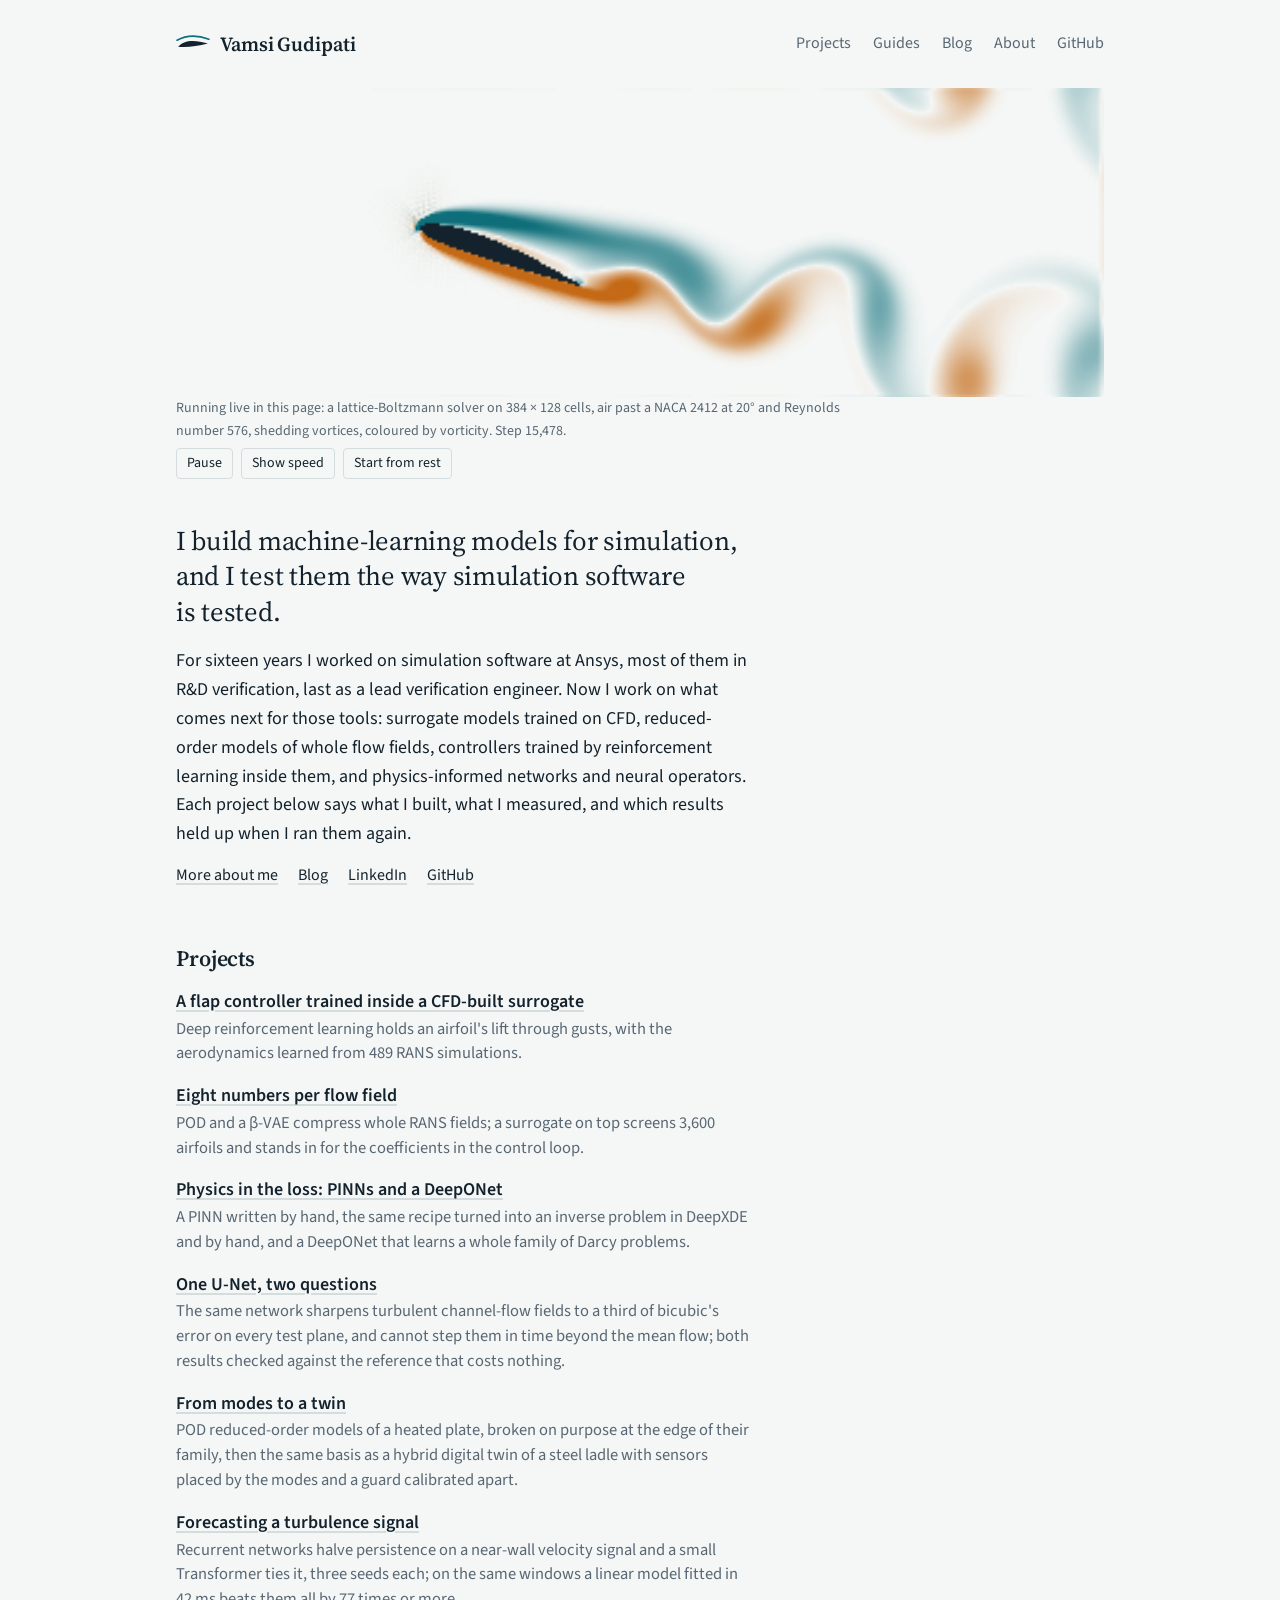
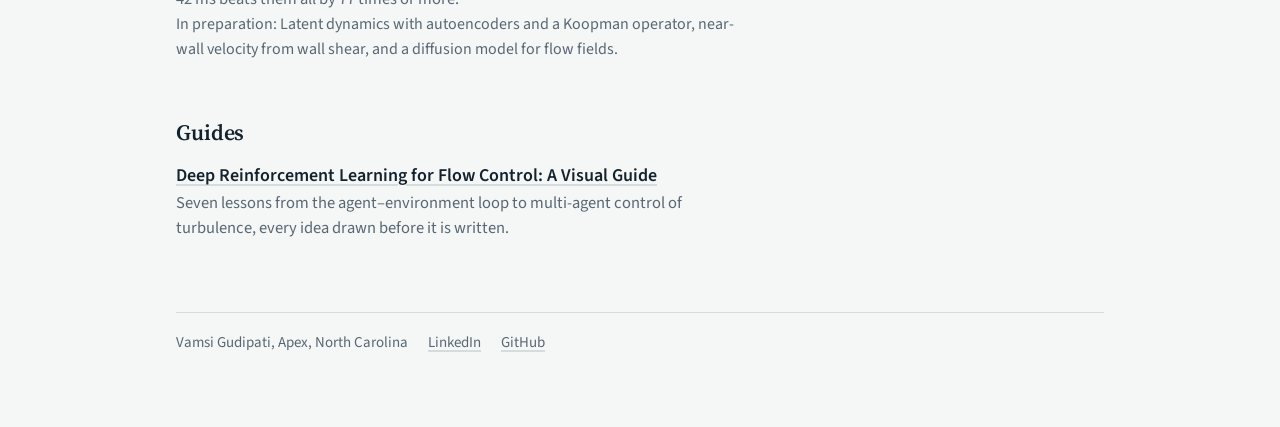
==== index.html @ b9015313 "Add the sequence-models project page" ====
<!doctype html>
<html lang="en">
<head>
<meta charset="utf-8">
<meta name="viewport" content="width=device-width, initial-scale=1, viewport-fit=cover">
<title>Vamsi Gudipati</title>
<meta name="description" content="Machine learning for simulation: surrogate models trained on CFD, reduced-order models, and controllers trained by reinforcement learning, with every result checked twice.">
<meta name="author" content="Vamsi Gudipati">
<meta property="og:title" content="Vamsi Gudipati">
<meta property="og:description" content="Machine learning for simulation: surrogate models trained on CFD, reduced-order models, and controllers trained by reinforcement learning, with every result checked twice.">
<meta property="og:image" content="https://vamsigudipati.github.io/og-image.png">
<meta name="twitter:card" content="summary_large_image">
<link rel="icon" href="data:image/svg+xml,&lt;svg xmlns=&quot;http://www.w3.org/2000/svg&quot; viewBox=&quot;0 0 64 64&quot;&gt;&lt;rect width=&quot;64&quot; height=&quot;64&quot; rx=&quot;12&quot; fill=&quot;%2313222C&quot;/&gt;&lt;path d=&quot;M6 38 C16 26 36 24 58 32 C40 37 22 40 6 38 Z&quot; fill=&quot;%23F5F7F6&quot;/&gt;&lt;path d=&quot;M6 24 C20 14 40 13 58 21&quot; fill=&quot;none&quot; stroke=&quot;%235CC0C8&quot; stroke-width=&quot;4&quot; stroke-linecap=&quot;round&quot;/&gt;&lt;/svg&gt;">
<link rel="preconnect" href="https://fonts.googleapis.com"><link rel="preconnect" href="https://fonts.gstatic.com" crossorigin><link rel="stylesheet" href="https://fonts.googleapis.com/css2?family=Source+Serif+4:ital,opsz,wght@0,8..60,400;0,8..60,600;1,8..60,400&family=Source+Sans+3:wght@400;600&display=swap">
<style>
:root{
  --ground:#F5F7F6; --ink:#13222C; --slate:#586773; --rule:#D5DCDE; --tide:#0E6F7A; --ember:#C46A16; --solid:#13222C;
  --serif:"Source Serif 4", Georgia, "Times New Roman", serif;
  --sans:"Source Sans 3", "Helvetica Neue", Arial, sans-serif;
  color-scheme: light;
}
@media (prefers-color-scheme: dark){ :root:not([data-theme="light"]){
  --ground:#0E161C; --ink:#E4EAEC; --slate:#97A6AF; --rule:#25323B; --tide:#5CC0C8; --ember:#F0A04B; --solid:#E4EAEC; color-scheme: dark; } }
:root[data-theme="dark"]{ --ground:#0E161C; --ink:#E4EAEC; --slate:#97A6AF; --rule:#25323B; --tide:#5CC0C8; --ember:#F0A04B; --solid:#E4EAEC; color-scheme: dark; }
*{box-sizing:border-box}
body{margin:0;background:var(--ground);color:var(--ink);font-family:var(--sans);font-size:18px;line-height:1.6;padding-inline:20px;padding-block:0 72px;-webkit-font-smoothing:antialiased}
a{color:var(--ink);text-decoration-color:var(--rule);text-decoration-thickness:1.5px;text-underline-offset:3px}
a:hover{text-decoration-color:var(--tide)}
a:focus-visible,button:focus-visible{outline:2px solid var(--tide);outline-offset:3px;border-radius:2px}
.frame{max-width:58rem;margin:0 auto}
.col{max-width:36rem}
header.site{display:flex;align-items:center;justify-content:space-between;gap:16px;flex-wrap:wrap;padding-block:28px 22px}
.brand{display:flex;align-items:center;gap:10px;text-decoration:none;font-family:var(--serif);font-weight:600;font-size:20px;letter-spacing:-.005em}
.mark{width:34px;height:22px;color:var(--ink)}
nav.site{display:flex;gap:22px;font-size:16px}
nav.site a{text-decoration:none;color:var(--slate)}
nav.site a:hover,nav.site a[aria-current="page"]{color:var(--ink)}
/* the one bold element: the live solver */
.flow{margin:6px 0 10px;position:relative}
.flow canvas{display:block;width:100%;height:auto;aspect-ratio:3/1;border-radius:4px;background:var(--ground)}
.flowbar{display:flex;flex-wrap:wrap;align-items:baseline;justify-content:space-between;gap:6px 18px;font-size:14px;color:var(--slate)}
.flowbar p{margin:0;max-width:44rem}
.flowbar .ctl{display:flex;gap:8px}
.flowbar button{font:inherit;font-size:14px;color:var(--ink);background:transparent;border:1px solid var(--rule);border-radius:4px;padding:3px 10px;cursor:pointer}
.flowbar button:hover{border-color:var(--tide)}
.readout{font-variant-numeric:tabular-nums}
.col .lead{font-family:var(--serif);font-size:27px;line-height:1.32;margin:44px 0 18px;font-weight:400;letter-spacing:-.01em;text-wrap:pretty}
.col p{margin:0 0 14px}
.links{display:flex;gap:20px;font-size:16px;margin-top:6px}
h2{font-family:var(--serif);font-weight:600;font-size:22px;margin:52px 0 12px;letter-spacing:-.005em}
ul.list{list-style:none;padding:0;margin:0;display:flex;flex-direction:column;gap:16px}
ul.list li a{font-weight:600}
ul.list li span{display:block;color:var(--slate);font-size:16.5px;line-height:1.5}
.note{color:var(--slate);font-size:16px;margin-top:22px}
footer.site{margin-top:72px;padding-top:18px;border-top:1px solid var(--rule);font-size:15px;color:var(--slate);display:flex;gap:20px;flex-wrap:wrap}
footer.site a{color:var(--slate)}
.about h1{font-family:var(--serif);font-weight:600;font-size:34px;line-height:1.15;margin:28px 0 18px;letter-spacing:-.01em}
.about h2{font-size:20px;margin:40px 0 10px}
.about ul{padding-left:1.1em;margin:0 0 14px}
.about li{margin:4px 0}
@media (max-width:560px){ body{font-size:17px} .lead{font-size:23px;margin-top:32px} nav.site{gap:16px} }
</style>
</head>
<body>
<div class="frame">
<header class="site"><a class="brand" href="index.html"><svg viewBox="0 0 64 40" aria-hidden="true" class="mark"><path d="M4 25 C14 13 34 11 60 19 C40 24 20 27 4 25 Z" fill="currentColor"/><path d="M2 13 C18 4 40 3 62 11" fill="none" stroke="var(--tide)" stroke-width="3" stroke-linecap="round"/></svg><span>Vamsi Gudipati</span></a><nav class="site" aria-label="Site"><a href="index.html#projects">Projects</a><a href="index.html#guides">Guides</a><a href="blog.html">Blog</a><a href="about.html">About</a><a href="https://github.com/vamsigudipati">GitHub</a></nav></header>
<script type="application/octet-stream" id="flow-state">Q0S6Q7lDuUO5Q7pDukO6Q7pDukO6Q7tDu0O7Q7xDvUO+Q79DwUPCQ8RDxkPHQ8lDy0PNQ89D0kPUQ9dD2kPeQ+JD5UPpQ+5D8kP3Q/[base64]/TGdMkEy4TOBMB00uTVRNek2gTcRN6E0MTi9OUU5yTpNOsk7STvBODU8qT0ZPYU97T5VPrU/FT9tP8U8FUBhQKlA7UEtQWlBnUHRQf1CIUJBQl1CdUKFQpFClUKVQo1CgUJtQlFCMUINQeFBrUF1QTlA9UCtQGFADUO5P2E/[base64]/6j5yPvk9fz0CPX889ztnO9U6RjrFOVw5Fzn9OBE5UTm4OT463DqJO0A8/Dy6PXk+OT/7P79AiUFaQjVDHEQQRRFGHUcxSEtJZUp7S4ZMhE1uTkJP+0+YUBVRcFGrUcNRuVGMUTxRyVAzUH5PsE7RTehM/ksXSzlKZUmcSN9HK0eCRuBFRUWwRB9EkUMGQ3xC80FpQd5AUEDAPys/kj71PVM9rDwEPFo7szoPOnE52zhMOMU3RzfSNmU2AzasNWE1IzXyNM00tDSmNKE0ozSqNLM0vTTENMQ0Q0S5Q7lDuUO5Q7lDuUO5Q7lDuUO5Q7pDukO6Q7tDvEO9Q75Dv0PBQ8JDxEPGQ8dDyUPLQ81D0EPSQ9VD2EPcQ99D40PnQ+tD70P0Q/hD/UMDRAhEDkQVRBtEIkQqRDJEOkRCREtEVEReRGhEckR9RIlElUSiRK9EvUTLRNpE6kT6RAtFHEUuRUFFVEVoRX1Fk0WpRcBF2EXxRQpGJUZARlxGeEaVRrNG0kbyRhJHM0dVR3hHm0e/R+NHCUguSFVIfEijSMtI80gcSUVJbkmYScJJ7EkWSkFKa0qWSsFK60oWS0FLa0uVS79L6UsSTDtMZEyNTLVM3EwETStNUU13TZxNwU3lTQlOLE5OTm9OkE6wTs9O7k4MTyhPRU9gT3pPlE+sT8RP20/wTwRQGFAqUDtQSlBZUGZQclB8UIZQjVCUUJlQnFCeUJ5QnVCaUJVQj1CHUH5Qc1BmUFhQSFA3UCVQEVD8T+VPzk+2T51Pg09oT01PMk8XT/xO4k7ITq5Olk5/TmlOVU5DTjJOJE4YTg5OB04DTgFOAk4HTg5OGE4lTjVOSE5dTnVOjk6qTsZO5E4CTyFPP09cT3hPkk+pT75Pz0/cT+VP6U/oT+JP1U/DT6tPjE9oTz1PC0/UTpdOVU4NTsBNbk0YTb5MYEz+S5pLMkvISltK7Ul8SQpJl0gjSK1HNke/RkdGzkVURdpEYETlQ2lD7UJwQvNBdkH4QHpA+z98P/w+fD78PXk99DxqPNk7QTukOgg6djn6OKA4cThxOKA4+DhxOQQ6qTpXOws8wTx3PSw+4D6UP0pABEHEQY5CYkNDRDFFKUYqRzFIOEk7SjVLI0wATclNek4RT4xP6E8kUEJQQFAeUN1PfE/8Tl9Oqk3jTBJMPUtpSpxJ2EgdSGxHxUYnRpBF/0RzROtDZkPjQmJC4EFdQdlAU0DJPzs/qT4RPnU91TwxPIw76DpHOqk5EjmAOPQ3cDfzNn82FDa1NWI1HTXlNLs0njSNNIY0iDSONJg0ojSpNKk0Q0S4Q7hDuEO4Q7hDuEO4Q7hDuEO4Q7hDuUO5Q7pDu0O8Q71DvkO/Q8FDwkPEQ8ZDx0PJQ8tDzkPQQ9ND1kPZQ9xD4EPkQ+hD7EPwQ/VD+kP/[base64]/TeRNB04qTk1Obk6PTq9Oz07uTgxPKU9FT2FPfE+VT65Pxk/cT/JPBlAZUCtQPFBMUFpQZ1ByUHxQhVCMUJJQllCZUJlQmVCWUJJQjFCEUHtQb1BjUFRQRFAzUB9QC1D1T95PxU+sT5JPd09bTz9PIk8GT+lOzU6yTpdOfU5lTk5OOU4mThROBk75TfBN6U3lTeVN503tTfZNA04TTiZOPE5VTnBOjk6vTtBO804XTztPX0+CT6RPw0/hT/tPEVAjUDBQOFA7UDdQLVAdUAVQ50/DT5dPZU8sT+1Op05cTgxOtk1cTf1Mm0w0TMtLXkvvSn1KCkqUSR1JpUgrSLBHNUe4RjtGvUU+Rb9EP0S/Qz5DvEI6QrdBNEGvQCtApT8fP5c+Dz6FPfg8ZzzPOy87iTriOUE5sjhCOPw35Tf/N0Q4rzg1Oc85dDogO887fTwpPdI9eT4gP8Y/cEAfQdVBlkJiQzpEHUUIRvhG6UfXSL5Jm0poSyVMzExdTdRNME5wTpROm06GTlVOB06eTRtNgUzVSx5LYUqkSexIOkiQR+5GVUbERThFs0QyRLRDOUPAQkdCzkFUQdhAWUDXP1E/xT41PqA9Bj1pPMk7KTuLOu85VjnBODI4pzcjN6c2NTbNNXM1JjXnNLc0ljSBNHg0eDR+NIg0kjSaNJo0Q0S3Q7dDt0O3Q7dDt0O3Q7dDt0O3Q7dDuEO4Q7lDuUO6Q7tDvUO+Q79DwUPCQ8RDxUPHQ8lDy0POQ9FD00PXQ9pD3UPhQ+VD6UPtQ/FD9kP7QwBEBkQMRBJEGEQfRCdELkQ2RD5ER0RQRFlEY0RtRHhEg0SPRJtEqES2RMRE0kThRPFEAUUSRSNFNUVIRVxFcEWFRZtFsUXIReBF+UUSRi1GSEZjRoBGnUa7RtlG+EYZRzlHW0d9R6BHxEfoRw1IMkhYSH9IpkjNSPVIHUlFSW5JmEnBSetJFUo/SmlKlEq+SuhKE0s9S2dLkUu7S+RLDkw3TGBMiEyxTNlMAE0oTU5NdE2aTb9N5E0ITitOTU5vTpFOsU7RTvBODk8sT0hPZE9/T5lPsk/JT+BP9k8KUB1QL1BAUE9QXVBpUHVQflCGUI1QklCVUJZQllCUUJBQilCDUHlQblBhUFJQQlAwUBxQBlDwT9dPvk+jT4hPa09OTzBPEk/[base64]/UD/CPjM+oj0OPXc82DszO4U61DklOYQ4/jefN283cDegN/g3bzj8OJg5OzriOok7LjzPPG09Bz6fPjY/zj9rQA1BuUFvQi9D+kPMRKRFfUZURyVI7kiqSVlK9Up/S/NLT0yTTL1Mz0zHTKdMbkwdTLRLN0upSg9KbknKSClIjEf1RmVG3EVZRdtEY0TtQ3tDC0OcQixCvUFMQdlAY0DpP2s/6T5gPtM9QT2rPBE8dzvcOkI6qTkTOX847zdlN+I2Zzb4NZU1QDX6NMQ0njSFNHk0dzR8NIU0kDSYNJg0Q0S3Q7ZDtkO2Q7ZDtkO2Q7ZDtkO2Q7ZDtkO3Q7dDuEO5Q7pDu0O8Q75Dv0PAQ8JDw0PFQ8dDyUPLQ85D0UPUQ9dD2kPeQ+FD5UPpQ+1D8kP3Q/[base64]/8TxBQI1A1UEZQVVBiUG5QeVCCUIlQj1CTUJVQlVCTUJBQilCDUHpQblBhUFJQQVAuUBpQA1DrT9JPt0+bT35PYE9BTyJPAk/iTsJOok6DTmVOSE4sThNO+03lTdJNwk20TapNo02gTaFNpk2vTbxNzU3jTfxNGk47TmBOiE6zTuBOD08/T3BPok/STwFQL1BZUH9QolC/UNZQ6FDyUPVQ8FDkUM9QslCNUGBQK1DuT6lPXk8MT7NOVU7xTYhNHE2rTDZMv0tES8hKSUrJSUdJxEg/SLpHNEetRiZGnUUVRYtEAUR2Q+pCXkLQQUFBskAhQI8/+z5mPs89Nj2YPPQ7SjuWOtw5IjlwONU3XDcQN/Y2DTdQN7U3MzjDOF05/DmcOjo71TtsPP08iz0UPps+Ij+rPzlAzkBsQRNCw0J7QzlE+ES2RW9GIkfMR2tI/Eh9Se1JSUqQSsJK30rlStdKtEp8SjFK0kljSehIZUjeR1ZH0UZPRtJFW0XoRHlEDkSmQ0BD20J3QhNCrUFGQd1AcUABQIw/Ej+TPg8+hT33PGY80Ts7O6Q6DDp0Od44Sji6Ny83rjY2Nss1bjUhNeU0uDSbNIs0hjSKNJM0njSlNKU0Q0S2Q7VDtUO1Q7VDtUO1Q7VDtUO1Q7VDtUO2Q7ZDt0O4Q7lDukO7Q7xDvUO+Q8BDwUPDQ8VDx0PJQ8xDzkPRQ9RD10PbQ95D4kPlQ+lD7kPyQ/dD/[base64]/vTwVQGVAsUD5QTlBdUGpQdVB/UIdQjlCTUJVQllCVUJJQjVCFUHxQcFBjUFNQQlAvUBlQAlDpT85Psk+VT3ZPVk81TxNP8k7PTq1OjE5qTkpOK04OTvJN2E3BTa1Nm02NTYJNe014TXpNf02KTZlNrE3FTeJNA04pTlNOgE6xTuVOG09ST4tPxE/8TzNQaFCaUMhQ8VAVUTNRSVFYUV9RXlFTUUBRJFH/UNBQmVBaUBJQw09sTw9PrE5DTtRNYk3rTHBM80tzS/BKa0rlSV5J1UhLSMBHNUepRhxGj0UBRXJE40NSQ8FCL0KcQQhBc0DcP0M/qD4MPm09yjwiPHM7uzr7OTc5eDjINzY3zTaWNpA2ujYJN3Y3+DeHOB05tjlOOuQ6dTsAPIY8Bj2BPfg9bj7jPls/2D9dQOlAfkEaQrtCXkMBRKJEPkXURWJG5kZeR8lHJUhwSKpI0kjoSO1I4EjDSJVIVkgISK5HS0fiRnZGCkafRTdF00RxRBNEt0NcQwNDq0JTQvpBoEFDQeVAg0AdQLI/Qz/OPlM+1D1PPcY8OTypOxU7fzroOVA5uDgjOJM3CjeLNhg2tDVfNRs16DTFNLE0qTSrNLM0vTTFNMU0Q0S1Q7VDtEO0Q7RDtEO0Q7RDtEO0Q7RDtEO1Q7VDtkO2Q7dDuEO5Q7pDu0O8Q75Dv0PBQ8JDxEPHQ8lDy0POQ9FD1EPXQ9pD3kPhQ+VD6UPuQ/[base64]/TqJOxE7lTgVPJE9DT2BPfU+YT7NPzE/kT/[base64]/k+Vz6zPQw9YDytO/I6LjpkOZg41zctN6g2UTYtNjk2cDbJNjo3vDdHONg4ajn6OYc6DjuPOwk8fDzpPFA9sz0UPnY+2z5FP7Y/LkCtQDBBtkE+QsRCSUPJQ0ZEvEQqRZBF6kU5RnpGrkbVRu1G+Ub3RudGyUadRmVGI0baRYtFOkXoRJZERkT3Q6lDXUMRQ8ZCe0IvQuJBlEFDQe9AmEA9QN4/ej8QP6E+LD6yPTI9rjwlPJc7BDtuOtU5OzmjOA44fzf5Nn42Eja2NWo1MDUHNe404jThNOc08TT5NPk0Q0S0Q7RDs0OzQ7NDs0OzQ7JDs0OzQ7NDs0OzQ7RDtEO1Q7ZDt0O3Q7hDuUO6Q7xDvUO+Q8BDwkPEQ8ZDyUPLQ85D0UPUQ9dD2kPdQ+FD5UPpQ+1D8kP3Q/[base64]/aT/JPCVAeUDJQRVBWUGZQc1B/UIpQklCYUJxQnlCeUJxQl1CQUIdQe1BtUF1QSlA1UB5QBFDpT8xPrE+LT2hPRE8fT/lO0k6rToROXU42ThFO7U3KTapNjE1wTVhNQ00zTSZNHk0aTRxNJE0wTUNNW016TZ5NyE33TSxOZk6kTudOLE91T75PCVBUUJ1Q5VAoUWhRolHVUQBSJFI9Uk5SU1JOUj5SI1L9UctRkFFKUftQo1BCUNpPa0/1TnpO+k12Te5MY0zWS0ZLtUoiSo5J+khkSM9HOEeiRgpGc0XbREJEqUMOQ3NC10E5QZpA+T9WP7A+CD5dPa08+Ds7O3Q6pTnROAI4QzeiNis25jXTNe01LjaMNv02fTcEOI84GTmiOSY6ozoaO4k77ztOPKU89jxDPY892z0qPn4+2D45P54/BkBxQN1ASUG0QR5ChULpQklDokPzQz1EfUS0ROFEBUUeRS1FMEUnRRJF8kTJRJlEY0QrRPBDtUN5Qz5DAkPGQolCS0INQsxBikFFQf5AskBjQBBAtz9ZP/Y+jT4fPqo9MD2vPCg8mjsHO2861Tk6OaE4DTiBNwA3jDYoNtQ1kzVjNUQ1NDUvNTM1PDVDNUM1Q0SzQ7NDskOyQ7JDskOxQ7FDsUOxQ7JDskOyQ7JDs0O0Q7RDtUO2Q7dDuEO4Q7pDu0O8Q75Dv0PBQ8RDxkPIQ8tDzUPQQ9ND1kPZQ9xD4EPkQ+hD7EPxQ/[base64]/04gT0BPX099T5pPtk/RT+tPA1AaUC9QQ1BVUGZQdVCCUI1Ql1CeUKNQplCmUKRQoFCZUJBQhFB2UGVQUlA8UCNQCVDsT81Pq0+IT2NPPU8VT+xOwk6YTm5ORE4bTvJNy02lTYJNYU1DTSlNEk3/TPFM6EzkTOZM7Uz7TA9NKk1MTXNNok3XTRJOUk6YTuNOMU+DT9dPLFCBUNZQKFF2UcBRA1I/[base64]/k7OTxyPKc82zwPPUY9gj3EPQo+VT6jPvQ+Rz+cP/M/S0CkQP1AVEGpQflBRkKNQs9CC0NBQ29Dk0OtQ7pDvEO0Q6JDiUNrQ0hDIkP7QtFCpkJ6QkxCHULsQblBg0FLQRBB0UCOQEdA+z+qP1Q/+D6XPi4+vz1IPck8Qjy0Ox87hTrqOU85tzgmOJ83JDe4Nl02EzbcNbY1oDWYNZk1oDWnNac1Q0SzQ7JDskOxQ7FDsEOwQ7BDsEOwQ7BDsUOxQ7FDskOyQ7NDs0O0Q7VDtkO2Q7dDuUO6Q7tDvUO/Q8FDw0PFQ8hDykPNQ89D0kPVQ9hD20PfQ+ND50PrQ/BD9UP6QwBEBUQLRBFEF0QeRCRELEQzRDtERERNRFZEYERqRHVEgESLRJdEo0SwRL1Ey0TaROlE+UQJRRpFLEU/RVJFZkV6RY9FpUW8RdNF60UERh1GOEZTRm9GjEaqRshG6EYIRyhHSkdsR45HskfWR/tHIEhGSG1IlEi8SOVIDkk3SWFJi0m2SeBJC0o2SmJKjUq5SuVKEUs9S2lLlUvBS+1LGUxETHBMm0zGTPBMGk1ETW1Nlk2/TedNDk41TltOgU6mTspO7U4QTzFPUk9xT5BPrU/KT+RP/k8XUC1QQ1BWUGhQeVCHUJNQnlCmUKtQr1CwUK9Qq1CkUJtQj1CBUG9QXFBFUCtQD1DxT9BPrE+HT2BPN08MT+BOs06GTllOK07+TdJNp01/TVhNNE0TTfVM3EzHTLdMrUyoTKlMsUzATNVM8kwXTUJNdU2wTfFNOU6HTttOM0+PT+5PT1CwUBBRblHIUR1SbFKyUvBSI1NKU2VTdFN1U2hTTlMmU/BSr1JhUgdSo1E2UcBQQlC9TzNPo04PTnhN3UxBTKNLBEtjSsJJIUmASN9HPUecRvpFWUW3RBVEckPOQilCg0HcQDJAhz/YPic+cj24PPg7MDteOoM5ojjEN/U2Qza6NWE1OjVBNW01tzUWNoQ2+zZ3N/Y3czjsOF85yzktOoY61DoYO1A7fzulO8Q73zv4OxM8MTxUPHs8qDzaPBA9Sz2KPc49Fz5kPrY+Cz9iP7k/EkBqQMBAFUFnQbNB+EEzQmNCh0KeQqtCr0KqQqBCkEJ8QmVCTEIwQhFC8EHNQadBf0FUQSVB80C9QIRARUACQLo/bD8YP70+Wz7vPXo9/Dx0POM7TTuyOhc6fTnpOF043DdpNwY3tDZ1Nkc2KzYeNhs2IDYmNiY2Q0SyQ7FDsUOwQ7BDr0OvQ69Dr0OvQ69Dr0OwQ7BDsEOxQ7FDskOyQ7NDtEO0Q7VDtkO3Q7lDukO8Q75DwEPCQ8RDxkPJQ8tDzkPQQ9ND1kPaQ91D4UPlQ+pD7kPzQ/hD/[base64]/[base64]/[base64]/0EAQvtB80HnQdhBxkGxQZlBfkFgQT5BGkHxQMVAlUBgQCdA6D+jP1c/Aj+kPjo+xj1GPb08KzyUO/o6YDrKOTo5tDg7ONA3djcvN/o21jbDNrw2vjbDNsM2Q0SxQ7FDsEOvQ69DrkOuQ65DrkOuQ65DrkOuQ69Dr0OvQ7BDsEOxQ7FDskOyQ7NDtEO1Q7ZDuEO5Q7tDvUO/Q8FDw0PFQ8dDyUPMQ89D0UPUQ9hD20PfQ+ND6EPsQ/FD9kP7QwBEBUQLRBFEF0QdRCRELEQ0RDxERERNRFdEYERqRHVEgESLRJdEo0SwRL5EzETbROtE+0QMRR1FL0VCRVVFaUV+RZRFqkXBRdlF8kUMRiZGQkZeRntGmUa3RtdG90YYRzlHXEd/R6NHyEftRxRIO0hiSIpIs0jdSAZJMUlcSYdJskneSQpKN0pjSpBKvUrqShhLRUtzS6BLzkv7SyhMVUyCTK9M20wHTTJNXk2JTbNN3U0HTjBOWE5/TqdOzU7yThdPOk9dT39Pn0++T91P+U8VUC5QR1BeUHJQhVCWUKVQslC8UMRQyVDMUMxQyVDDULtQrlCfUI1QeFBfUENQJFACUN1PtU+LT15PL0/+TstOl05iTi1O903CTY5NW00qTftMz0ymTIJMYkxHTDJMJEwcTBtMI0wyTEpMa0yVTMlMBU1MTZtN801TTrtOKU+dTxZQkVAOUYtRBVJ8Uu1SVlO1UwhUT1SIVLFUyVTRVMhUrlSDVEhU/VOkUz1TylJMUsRRNFGcUP9PXE+2TgxOYE2zTARMVUumSvdJSUmbSO5HQkeWRutFQEWVROpDPkOSQuVBNkGGQNM/Hj9mPqo96TwhPFI7eDqVOao4wDfiNh42fzUPNc80vDTQNAI1TDWmNQ02ezbtNl83zzc7OJ84+jhKOY85xznyOQ86HjogOhY6AjroOcs5rzmXOYQ5eDlzOXY5gTmWObU54DkXOlo6qToDO2g71ztOPM08UD3XPV0+4D5aP8s/LkCDQMpABEEzQVdBckGHQZVBnUGhQaJBnkGXQY1Bf0FvQVtBREEpQQtB6kDEQJpAa0A2QPk/tD9kPwg/oD4qPqo9Hz2NPPc7XzvIOjc6rTkuOb04XDgMOM83pDeJN303fDd/N383Q0SwQ7BDr0OuQ65DrUOtQ61DrUOtQ61DrUOtQ61DrkOuQ65Dr0OvQ69DsEOwQ7FDskOzQ7RDtUO2Q7hDukO8Q71Dv0PBQ8NDxUPHQ8pDzEPPQ9JD1UPZQ91D4UPlQ+lD7UPyQ/dD/EMBRAZEDEQSRBlEH0QnRC5ENkQ/[base64]/5TsJOik5RThdO3U2jTWlNMk37TMhMl0xqTEFMHUz/S+dL1UvLS8lLz0veS/dLGkxHTH5MwEwMTWNNxE0uTqFOHE+eTyVQsFA+UctRV1LeUl9T2FNGVKdU+VQ8VW1VjFWXVZBVdVVIVQlVuVRYVOlTbVPlUlNSt1EVUWxQv08NT1lOpE3tTDVMfkvHShFKXEmoSPVHQ0eTRuJFM0WERNVDJkN2QsVBEkFeQKg/7j4yPnE9qjzcOwU7JDo6OUo4XzeENsc1MzXONJc0izSiNNQ0HDVzNdU1PzasNhk3gzfoN0Y4mTjhOB05SzlrOXs5fDluOVE5KDn2OMA4iDhUOCU4/jfgN8w3wTfDN9E37jcaOFY4ojj+OGg54TlnOvc6kTsvPNA8bj0GPpM+Ez+FP+c/OkCAQLtA60ASQTJBS0FfQW9BekGBQYRBhEGBQXtBckFlQVZBQ0EtQRNB9EDPQKRAb0AvQOI/iD8fP6k+KD6ePQ09eDzkO1I7xjpEOs05ZTkNOcg4lDhzOGE4WzhdOF04Q0SwQ69DrkOtQ61DrEOsQ6xDrEOsQ6xDrEOsQ6xDrEOtQ61DrUOtQ65DrkOuQ69Dr0OwQ7FDskO0Q7VDt0O4Q7pDvEO9Q79DwUPDQ8VDx0PKQ8xDz0PTQ9ZD2kPdQ+FD5UPpQ+5D8kP3Q/[base64]/2TrtOfk5ATgFOwk2CTURNBk3LTJJMXEwpTPxL00uwS5RLf0tyS25Lc0uBS5pLvkvuSylMb0zCTCBNik3/TX9OCE+ZTzBQzVBsUQ1Sq1JGU9lTZFTiVFJVslUAVjpWX1ZvVmpWTlYeVtpVg1UaVaJUG1SHU+lSQlKTUd5QJFBnT6hO6E0nTWZMp0voSipKbkm0SPtHREeORtpFJkVzRMBDDUNaQqZB8EA5QH8/wj4BPjw9cDycO7861znnOPQ3CTczNn819TSZNGo0YjR6NKs08DRENaI1CDZwNtg2PTecN/M3QDiAOLM42DjuOPM45zjKOJw4YDgYOMk3eDcpN+E2oTZrNkA2IjYSNhE2ITZCNng2wTYeN443EDijOEQ58TmmOl47FjzIPG89Cj6VPg8/ej/XPyZAakCjQNRA/kAiQUBBWUFuQX9BjUGXQZ5Bo0GlQaRBoEGaQZBBgkFvQVVBMkEDQcdAfEAiQLk/Qz/DPjo+qz0bPYs8/zt6O/86kToyOuQ5qTl/OWc5XTldOV05Q0SvQ65DrUOtQ6xDq0OrQ6tDq0OrQ6tDq0OrQ6tDq0OrQ6tDq0OsQ6xDrEOsQ6xDrUOuQ69DsEOxQ7JDtEO1Q7ZDuEO5Q7tDvEO+Q8BDwkPEQ8ZDyUPMQ89D0kPWQ9lD3UPgQ+RD6EPsQ/FD9kP7QwBEBkQMRBJEGUQgRCdEL0Q2RD9ER0RQRFpEZERuRHlEhUSSRJ5ErES6RMlE2EToRPlECkUcRS9FQ0VXRW1Fg0WaRbJFy0XlRQBGHEY5RlZGdUaURrRG1Ub3RhpHPkdjR4lHr0fWR/9HJ0hRSHtIpkjSSP5IKklXSYVJs0nhSRBKP0puSp5Kzkr+Si5LXkuOS79L70sfTE9MfkyuTN1MDE07TWpNmE3GTfNNIE5MTnhOok7NTvZOHk9GT21Pk0+3T9tP/U8dUD1QWlB2UJBQqFC+UNFQ4lDxUPxQBVELUQ5RDFEJUQFR9VDlUNJQulCeUH9QWlAyUAZQ1k+jT2xPMk/1TrVOdE4wTuxNp01hTR1N2UyYTFhMHEzkS7FLg0tbSzpLIUsRSwlLDEsaSzJLV0uJS8dLE0xsTNJMRk3GTVNO6k6MTzVQ5VCZUU5SAlOyU1tU+VSKVQtWelbUVhhXRVdaV1ZXOVcGV7xWXVbqVWdV1FQzVIdT0lIWUlNRjVDDT/hOLU5hTZdMzksGS0FKfkm+SP9HQ0eIRtBFGEViRKtD9kI/QohB0EAVQFk/mT7UPQs9OzxiO386kTmdOKk3wDbxNUU1xDRwNEc0QTRZNIg0yjQbNXU11jU7Np42/jZYN6k37zcoOFQ4cDh8OHc4YDg2OPk3qzdQN+s2gjYbNro1YjUXNdg0qDSINHk0fTSWNMY0DDVqNd41aTYHN7c3djg+OQw62jqjO2I8Ez21PUc+xz44P5s/8T88QH1AtkDpQBVBPEFfQX1BmEGwQcVB10HnQfVBAEIKQhBCFEITQgtC+kHeQbRBekExQddAb0D6P3s/9T5qPt49VD3OPFE83jt5OyQ74DqvOpA6gTqAOoA6Q0SuQ61DrUOsQ6tDqkOqQ6pDqkOqQ6pDqkOqQ6pDqkOqQ6pDqkOqQ6pDqkOqQ6pDq0OrQ6xDrUOuQ69DsEOyQ7NDtEO1Q7ZDuEO5Q7tDvEO+Q8BDw0PFQ8hDy0POQ9FD1EPXQ9tD3kPiQ+ZD6kPuQ/ND+EP+QwNECkQQRBZEHUQkRCxENEQ8RERETkRXRGJEbER4RIREkESeRKtEukTJRNhE6UT6RAxFH0UyRUdFXEVzRYpFokW7RdZF8UUNRipGR0ZmRoZGp0bIRutGDkczR1lHf0emR89H+EchSExId0ijSM9I/EgpSVdJhkm1SeRJFEpESnVKpkrXSgdLOUtqS5tLzUv+Sy9MYEyRTMFM8kwiTVJNgk2xTeBNDk48TmlOlk7CTu1OF09BT2lPkU+3T91PAVAjUERQZFCCUJ5Qt1DPUOVQ91AHURVRH1EmUSpRKlEmUR9RFFEEUfBQ2FC7UJpQdFBKUBtQ6E+xT3ZPOE/[base64]/cz6sPd88CzwtO0Y6VDldOGo3hTa8NRk1oDRTNC00KDQ/NG00rDT5NFA1rTUNNm02yDYdN2g3qDfbNwA4FDgYOAo46TezN2k3DTegNic2qTUrNbM0RjTnM5czVzMpMw4zCDMaM0QziDPnM1808TSaNVY2JDf9N904vjmaOm07MzzqPI89Ij6mPho/gT/cPy1AdUC1QO9AJEFTQX9Bp0HLQe5BDUIrQkhCYkJ8QpNCqEK5QsRCxkK9QqZCgEJIQgBCp0FAQc5AUUDPP0k/wj4+PsA9Sj3gPIQ8OTwBPNs7xzvEO8Q7Q0StQ61DrEOrQ6pDqUOpQ6lDqUOoQ6hDqEOpQ6lDqUOpQ6hDqEOoQ6hDqEOoQ6hDqEOpQ6lDqkOrQ6xDrUOuQ69DsEOxQ7JDs0O0Q7VDt0O4Q7pDvEO/Q8FDxEPGQ8lDy0POQ9FD1EPXQ9tD3kPiQ+ZD60PwQ/[base64]/U0tTlxOik64TuVOEU88T2ZPkE+5T+BPBlArUE5QcFCPUK1QylDjUPpQD1EhUTBRPFFEUUlRS1FIUUFRN1EnURNR+lDcULlQklBlUDRQ/k/DT4RPQU/[base64]/UT6IPbg84TsAOxQ6IDkoODc3VzaWNfs0iTRBNB40GTQuNFk0lTTfNDI1jDXpNUU2nDbtNjM3bjebN7k3xjfDN6w3gjdDN+42hTYJNoA17jRcNNAzTzPdMn0yMDL2MdExxDHPMfUxODKXMhMzqzNcNCM1/TXkNtI3wziwOZQ6azsyPOg8jT0hPqU+HD+FP+Q/OkCIQM9AEEFMQYRBuEHqQRlCRkJyQpxCxkLvQhdDPUNgQ35DlEOfQ5xDikNmQzBD6UKSQi1CvUFFQcdARkDFP0g/0T5jPgM+sj1yPUY9LT0nPSc9Q0StQ6xDq0OqQ6lDqUOoQ6hDp0OnQ6dDp0OnQ6dDp0OnQ6dDp0OmQ6ZDpkOmQ6ZDpkOmQ6dDp0OoQ6lDqkOrQ6xDrEOtQ65DrkOvQ7BDsUOzQ7RDtkO4Q7pDvEO+Q8BDw0PFQ8dDykPMQ89D0kPWQ9lD3UPhQ+ZD6kPvQ/RD+UP/QwVEC0QRRBhEIEQoRDBEOURDRE1EWERjRG9Ee0SIRJZEpESzRMNE1ETmRPlEDEUhRTZFTUVlRX1Fl0WyRc1F6kUIRiZGRkZnRolGrEbRRvZGHEdER2xHlUe/R+pHFkhCSHBInkjMSPtIK0lbSY1JvknwSSJKVUqISrtK7kohS1VLiUu8S/[base64]/1iJWfNZPVpkWmhaS1oMWq5ZM1meWPJXM1djVoZVoFSyU8BSy1HWUOJP8E4CThhNMkxRS3RKnUnKSPxHMkdrRqhF50QoRGtDr0LzQTdBekC6P/g+Mz5oPZc8vTvZOus59jj/NxE3ODZ+Neo0fzQ7NBg0EzQnNE80iDTPNCA1djXQNSg2fDbINgo3QDdnN383hzd8N183LjfmNok2FTaONfU0VDSvMxAzfjL8MY0xNDHxMMQwsDC3MNswHDF9MfwxmDJPMx80AjX0Ne426zflONY5uzqQO1U8CD2qPT0+wT44P6Q/BkBgQLNAAEFIQYxBzUEKQkZCgEK5QvJCKkNiQ5tD0kMHRDhEYUSBRJNElUSFRGNEL0TqQ5ZDNEPIQlRC20FfQeVAbkD/P5s/RT//Ps4+sD6oPqg+Q0SsQ6tDqkOpQ6hDqEOnQ6dDpkOmQ6ZDpkOmQ6ZDpkOmQ6ZDpUOlQ6RDpEOkQ6RDpEOkQ6RDpUOlQ6ZDp0OnQ6hDqEOpQ6lDqkOqQ6tDrEOtQ65Dr0OxQ7NDtEO2Q7hDukO7Q71Dv0PBQ8RDxkPJQ8xDz0PSQ9ZD2kPeQ+JD50PsQ/FD9kP8QwJECEQPRBdEH0QnRDBEOkRERE9EWkRmRHNEgUSPRJ5ErUS+RNBE40T3RAtFIUU4RVBFaUWCRZ1FukXXRfVFFEY1RldGekaeRsNG6kYRRzlHY0eNR7hH5EcRSD9IbUidSMxI/[base64]/[base64]/g2JjZ0Nec0gjRANB80GTQqNFA0hjTKNBg1bDXDNRg2aDaxNu42HzdCN1U3VzdGNyM36zaeNjo2vjUtNYk02jMmM3cy1DFDMcgwZDAYMOYvzi/SL/QvNTCWMBcxtzF0MkkzMzQsNS82NTc4ODQ5JDoEO9U7lDxCPeE9cT70Pmw/2j8/[base64]/[base64]/DT/JPHlBKUHRQnVDEUOlQDFEtUUtRZ1F/[base64]/k2vDZpNgA2fzXnNDs0gTPAMgMyUTGyMCswvi9sLzUvGi8dLz4vgC/iL2UwBzHHMaAyjjOMNJQ1oDaqN604pDmOOmg7MTzpPJI9LT66Pjw/tT8kQI1A8EBNQadB/[base64]/ZD/kMGRA5EF0QhRCxEN0RDRFBEXkRsRHxEjUSfRLJExkTbRPFECEUhRTtFVUVyRY9FrkXNRe9FEkY1RlpGgUaoRtFG+0YmR1JHf0etR9tHC0g7SG1In0jSSAVJOUluSaRJ2UkPSkZKfUq0SutKI0taS5JLyksBTDlMcUypTOBMGU1QTYZNvk31TSpOYE6WTstO/04zT2VPmE/KT/lPKVBYUIRQr1DZUABRJ1FKUWtRilGlUb1R0lHjUe9R+FH7UfhR8lHkUdBRt1GWUW5RP1EJUctQh1A7UOlPkE8wT8tOYU7zTYFNDE2VTB1MpUsuS7lKR0raSXJJEEm3SGdIIUjoR7tHnkeQR5VHrEfZRxxIdkjoSHRJGUrXSq1LmkyaTatOyk/0UCRSWFOLVLpV4Fb4V/5Y7Fm+Wm5b+FtZXI5cllxwXB5co1sBWz5aXllmWF1XRVYmVQFU3FK4UZlQf09tTmJNYExmS3VKjEmqSNBH/EYuRmZFoUTgQyJDZUKqQe5AMkB1P7Q+8D0mPVQ8ejuVOqg5uDjNN/E2LjaLNQs1rjRxNFA0SDRWNHc0qTToNDE1gDXRNSE2azatNuM2DDcmNzA3KDcON+E2nzZJNtw1VzW7NAo0SDN9MrQx9TBKMLgvQi/qLq8uky6VLrYu+S5cL+AvhDBGMSEyETMRNBw1KzY5N0A4PTksOg073juePFA98z2KPhU/[base64]/RSRGS0ZyRptGxUbxRh1HSkd5R6hH2EcJSDxIb0iiSNdIDElCSXlJr0nmSR9KVkqOSsdKAEs5S3JLrEvlSx5MWEyRTMtMBE09TXZNr03nTR9OV06PTsVO/E4yT2hPnE/QTwNQNVBmUJVQw1DwUBtRQ1FqUY5Rr1HPUelRAFIVUiNSLlI0UjNSLVIiUg9S9VHUUatRelFCUQFRuVBoUBBQsE9KT91Oak7yTXZN90x0TPFLbUvqSmhK6klwSftIjUgnSMtHekc0R/[base64]/5DCkQXRCREM0RDRFREZkR5RI5Eo0S6RNNE7EQHRSRFQkVhRYJFpEXIRe1FE0Y7RmRGj0a6RudGFUdER3RHpUfXRwpIPkhySKhI30gVSU1JhUm+SfZJMEpqSqNK3UoYS1NLjUvISwRMPkx5TLVM70wqTWZNoE3aTRVOT06HTsFO+k4yT2pPoU/XTw5QQlB1UKhQ2VAJUTdRYlGMUbRR2FH5URlSM1JKUl1SaVJxUnVScFJlUlRSOlIZUvBRvlGDUT9R8lCdUD9Q2E9qT/VOeE72TW9N40xVTMVLNEujShRKiEkASX1IAUiORyRHxUZyRi5G+UXWRcZFykXkRRVGXkbARjpHykdwSChJ8EnGSqhLl0yUTZ5OuE/[base64]/4P3pA90BuQeNBVULGQjZDp0MZRI1EBUV/[base64]/dDBEQTRCNENERGRFpEb0SFRJ1EtkTQROxECkUoRUlFa0WPRbNF2kUCRixGVkaDRrBG3kYORz5HcEejR9dHDEhCSHhIsEjoSCFJWkmUSc5JCUpESn9Kukr3SjNLb0usS+lLJUxiTJ9M3EwYTVVNkU3OTQpORk6BTr5O+U4yT21Pp0/[base64]/SGFHjEa/[base64]/1P31AAEF/QftBdULuQmZD30NaRNhEWUXeRWdG9EaFRxdIqUg4ScBJPkquSg1LWUuQS7JLwEu5S59LdUs9S/hKq0pYSgNKsUlnSSpJ/[base64]/FDAUQSRCVEOURORGVEfUSXRLNEz0TuRA9FMUVURXlFoEXIRfJFHUZKRndGpkbXRghHO0dvR6RH2UcQSEhIgEi6SPRILklqSaVJ4UkeSltKmErVShNLUUuPS81LDExLTIhMyEwGTURNg03CTf9NPk59TrlO9k40T3FPrU/pTyRQX1CaUNFQCFE/UXRRp1HXUQVSM1JdUoFSpFLDUttS8VL/UgZTCVMDU/RS3lK+UpNSX1IgUtZRgVEhUbZQQFDBTzhPpk4MTmxNxkwcTG9LwEoQSmJJtkgOSGtHzkY6Rq9FL0W8RFZE/[base64]/2P4RADUGTQRVClkIVQ5VDFkSZRB9FqEU2RslGYEf8R5pIOUnWSW5K/Ep+S/[base64]/SXxJukn3STZKdUqzSvNKM0tyS7JL80szTHNMs0z0TDRNdU21TfZNNk52TrVO9k42T3VPs0/yTzJQblCrUOdQIlFdUZVRylEBUjRSZFKSUrxS4lIHUyRTO1NQU1tTYFNeU1JTPFMeU/RSv1J+UjFS2FFyUQBRglD5T2VPx04gTnJNvUwDTEVLhUrESQNJRUiKR9VGJkZ+Rd9ES0TDQ0dD2kJ7QitC6kG2QY5BbEFMQShB/EDHQJBAXkBAQENAc0DYQHhBUkJlQ6pEG0auR1pJFUvTTIpOMVC+USdTZFRvVUFW1lYsV0FXGFe0VhxWVlVsVGZTTlIpUQBQ2E61TZtMikuESopJnEi5R+FGEkZMRY5E1kMjQ3VCykEiQXtA0z8rP4A+0T0cPV88mzvQOgI6OTl6OM43Oje/Nl82FzbmNco1wzXONes1FjZONo421DYZN1w3lzfIN+w3ATgGOPs33zeyN3Q3JTfFNlQ20DU5NY00zjP+MiEyQjFrMKgvBC+FLjAuBC4BLiMuaC7OLlMv9S+wMIIxZjJZM1Y0WTVdNl43WjhNOTY6FDvmO608aT0aPsI+Yj/[base64]/FDCEQgRDtEV0R1RJVEt0TaRABFJkVPRXpFpkXTRQJGM0ZkRphGzUYCRzlHckeqR+VHIEhcSJhI1kgUSVJJkUnRSRBKUEqRStNKE0tVS5dL2UsaTF5Mn0zhTCVNZk2oTexNLk5vTrNO9k43T3lPvE/9Tz9Qf1C+UABRPlF6UbdR8lEsUmRSl1LJUvtSJVNMU3FTjVOkU7dTv1PAU7hTpVOIU2BTKlPoUplSO1LPUVZR0FA8UJxP8U48Tn5NuEzsSxxLSUp1SaFIz0cARzVGcUW0RP9DU0OyQh1Ck0EUQaBANUDPP2k/+z5+Pu49Sj2aPO07UzvgOqI6pDruOoA7WDxyPcY+TUD8QctDrUWZR4RJZEsvTdtOYVC4UdpSwlNqVNJU91TdVIhU/VNGU2tSdFFsUFhPQU4sTRxMFEsWSiNJO0hfR4xGxEUERUxEmkPuQkdCo0ECQWJAwj8hP30+1T0oPXM8tzv2OjM6dTnCOCM4mTcoN882jTZgNkg2QjZPNmw2lzbONg03UDeTN9I3Cjg2OFU4ZjhnOFc4NzgGOMU3dDcTN6E2HzaLNeU0LDRiM4oyrDHSMAkwWy/RLnIuPi40LlIulS75LnwvGzDTMKExgTJvM2c0ZDVjNmA3WDhJOTA6DTvgO6g8ZT0ZPsQ+aD8EQJxALkG+QUtC10JiQ+5De0QLRZ9FNkbTRnVHHEjJSHpJLUrhSpJLPEzdTHFN9E1lTsFOCE85T1VPXU9STzdPD0/[base64]/[base64]/RKDUojSTlIUUdsRopFrkTYQwpDQ0KFQdBAI0B9P9o+Nz6MPdA8+jsFO/I5yzihN4w2oTXzNI80ezS5NEc1IzZEN6U4PDoBPOo97D/[base64]/[base64]/[base64]/gz6qPcs83TvXOq05WTjcNkM1pTMbMr8wpy/eLmwuUy6PLh4v+y8fMYUyIzTzNeo3/zkpPF0+kkC9QtVE0kasSFxK2kshTS1O+E6CT8tP1U+mT0NPtk4HTj9NZkyFS6BKvUneSAZIN0dxRrNF/kRRRKtDDENyQt1BSkG7QCxAnj8PP30+5z1MPas8AzxYO646Czp1OfA4fzgkON03qTeIN3g3eTeKN6o31jcLOEc4hjjDOPo4KDlKOV45YzlZOT45FTnbOJQ4PjjaN2g36TZcNsA1FTVbNJMzwDLqMRsxXjC+L0Yv+S7aLucuHS94L/MvijA6Mf8x1TK4M6Q0ljWLNn43bjhYOTs6FTvmO688bj0lPtQ+fD8fQLxAVkHtQYFCFUOpQz5E1ERtRQpGrEZSR/[base64]/[base64]/Y1GjQbMhMwIS5iLOoqxyn/KJIofCi6KEcpHyo9K5wsNS4CMPoxFjRMNpI43zoqPWg/kUGeQ4dFRUfRSCZKQEsbTLZMEU0vTRZNy0xYTMVLGktgSpxJ1UgPSE1HkEbaRSxFhUTlQ0xDuEIqQp9BGEGTQA9Aiz8GP38+9D1kPc08MjyUO/k6ZTreOWg5BTm2OHk4Tjg0OCo4MDhFOGY4kzjJOAM5Pzl4Oao50znvOfw5+znpOck5mTlbORA5tzhSOOA3YjfXNkA2nDXrNCw0YzOTMsUxBTFcMNYvey9NL0wvdy/JLzwwzjB4MTcyBzPkM8s0uDWnNpU3gThoOUg6IDvwO7g8eD0vPuA+ij8uQM5AakEEQpxCMkPJQ2FE+0SYRThG3UaHRzZI7EinSWhKLEv0S7tMgE0/TvVOn085UMJQOFGYUeRRG1I+Uk5STlJBUipSDFLsUc5RtVGqUapRQ0SmQ6VDo0OiQ6BDn0OeQ55DnUOdQ5xDnEObQ5tDmkOYQ5dDlUOTQ5FDj0OOQ4xDikOJQ4dDhkOFQ4NDgUN/Q31De0N4Q3VDc0NwQ21DaUNmQ2NDYENdQ1pDVkNTQ09DS0NGQ0FDPUM3QzJDLUMoQyJDHUMXQxFDDEMGQ/9C+ULyQutC5ELeQtdC0ELKQsRCvUK3QrJCrEKnQqJCnkKaQpdClEKTQpJCkkKUQpZCm0KgQqdCr0K6QsVC00LiQvRCB0MdQzVDUENsQ4tDrUPQQ/[base64]/rTtxNwEyZS2pKN0n+R8RGikVQRBhD4kGtQHo/Rj4PPdA7gzoeOZU32TXjM7QxXS/7LLAqnCjVJmglWCSkI0YjOCN3I/0jxyTUJR4npChfKkosXS6PMNkyMTWNN+Q5LzxjPnpAbUI1RM1FLkdVSD9J6klYSotKiUpZSgJKjUkCSWdIxEccR3RGz0UuRZJE/ENsQ+FCW0LaQVxB4UBnQO8/dz/[base64]/[base64]/SgtLVUugS+xLN0yDTNFMHU1pTbdNBE5UTqNO705AT5NP4U8wUIJQ11ApUXhRzFEgUnVSy1IYU2pTxFMRVF1Uq1TxVDdVe1WyVeVVE1Y0VktWVVZMVjRWCVbFVWtV+VRsVMVTBVMsUjtRNVAbT/BNuExzSyZK0kh6RyBGw0RnQwxCsEBUP/U9kTwjO6U5DDhLNlQ0HjKqLwotXSrJJ3IlbiPJIYUgnR8JH8AevR76HnMfJyAWIT4ioCM4JQQn/CgbK1ktrC8LMm40yzYbOVY7cz1tPz1B3UJIRHtFc0YuR69H+UcQSPtHwkdsRwFHh0YERnxF80RrROVDY0PlQmtC9UGCQRJBpUA5QM0/Yj/[base64]/[base64]/1NWVKVU/FRSVZtV41UoVmNWmlbFVuJW81b0Vt9WtlZ1VhlWoFUKVVhUh1OaUpJRclA8T/NNmkw1S8ZJT0jTRlVF1UNTQtBATD/DPTQ8mTrtOCU3NDUMM6Ew9S0aKzEoZSXaIqog4B58HXYcwxtZGywbNBttG9QbaRwuHSceVB+4IFIiHiQXJjcodCrHLCYviTHnMzg2dDiUOpI8Zz4OQIJBwELFQ5FEJkWFRbZFvUWiRWxFIUXIRGVE/EORQyVDukJRQupBhUEjQcNAZEAGQKk/Sz/rPok+Iz64PUo92TxpPP87nztMOwk71zqzOp06lTqYOqc6wTrlOhA7Qjt4O6073zsJPCg8Ozw+PDI8FzztO7Y7cjsjO8k6Zjr5OYU5CDmEOPg3ZjfMNio2gDXONBc0YDOwMhAyizEqMfIw5zAIMVIxvzFMMvIyqzN0NEg1JDYDN+Q3xDigOXg6SzsXPN08nD1UPgc/[base64]/[base64]/UxQTZ9N8k1FTphO705BT5NP7k9IUJxQ8lBPUa1RB1JhUr5SHFODU+JTNlSYVPpUUFWoVfxVSFaXVtxWFldKV3BXh1eOV4BXV1cWV7dWOFaYVdZU9FPxUtBRklA9T9NNV0zNSjlJnUf8RVZEr0IFQVk/pz3uOyo6VDhhNkc09TFgL4gsgClpJnIjwSB0HpUcIxsVGlsZ6BitGJ8YtRjqGDwZrBk/Gvsa5RsEHVke5R+mIZUjrCXhJy0qhizjLj0xizPGNec35jm/O2w96D4xQENBIELHQj1Dh0OqQ61DlUNqQzBD7EKhQlJCAUKvQV1BDEG8QG1AHkDQP4E/MT/gPow+ND7XPXg9Fz24PGA8EzzUO6Q7hDtxO2s7cTuBO5o7vTvnOxg8TDyCPLU84jwGPR09Jj0gPQk95DywPHA8JDzOO287BzuYOiI6pTkiOZk4Czh3N902PTaWNes0PDSRM/EyZDL1MaoxiTGTMcgxIzKfMjcz5jOlNHE1RjYgN/w31zixOYY6VzsiPOc8pj1ePhI/[base64]/Fj/TPo0+RD72PaY9Vj0JPcU8izxhPEU8ODw4PEM8WDx1PJs8xzz5PC89Zj2cPc099T0SPiA+Hz4NPus9uj18PTI93jyAPBs8rzs9O8U6RzrFOT85tDglOJI3+zZgNr81HDV5NNszSzPSMncyQTI0MlAylTL9MoQzJDTXNJo1ZzY6NxE46Di+OZE6YDsqPO48rT1lPhk/yD9yQBhBvEFdQv1Cm0M6RNpEe0UeRsRGbUcaSMxIg0k/[base64]/[base64]/khMSZ5J8UlBSpNK50o4S4xL4EsyTIlM3EwuTYhN4E0zToxO5U4/T55P809NULRQFVFvUc5RN1KdUgBTZVPHUzJUp1QEVVxVwlUeVnVWylYSV1hXnlfTV/5XHVgnWBpY9FevV0ZXtlb+VR1VE1TeUoRRCVBxTr5M9kogST9HVEVkQ29Bdj95PXM7ZDlENws1rjIfMFItRCoFJ7cjjCCxHUkbYhn6FwUXbxYlFhIWJRZPFoQWvBbxFiEXTBd5F7AX/BdrGAoZ4Rn3Gk0c3h2lH5ghriPeJR8oaCqyLPQuJjFDM0M1ITfXOGI6vTvpPOM9rz5QP8k/H0BYQHlAh0CFQHhAYkBFQCRA/z/YP64/gz9XPyg/+D7EPo0+Uz4VPtU9lj1cPSs9Bj3xPOo88jwFPSM9SD11Pac93z0ZPlU+jz7FPvM+Fj8rPy8/IT8DP9U+mD5PPvs9nT05Pc08XDzmO2w77jpsOuc5YDnWOEk4ujcoN5M2+zVhNcs0PDS9M1YzDjPqMu4yGjNqM9wzajQONcQ1hzZTNyM49TjIOZg6ZTstPPE8rz1oPhw/yz92QB5BwkFkQgRDpENDRONEhEUnRsxGdEchSNFIhkk/SvxKvkuDTEpNEk7aTp5PXlAWUcVRaFL/UodTAVRsVMlUGFVcVZZVxlXtVQpWHFYiViJWQ0SkQ6NDokOgQ59DnUOcQ5tDm0OaQ5pDmUOYQ5dDlkOUQ5JDkEONQ4tDiEOGQ4NDgUN/Q31DekN4Q3VDckNvQ2xDaENkQ19DW0NWQ1FDTENHQ0JDPUM3QzJDLEMlQx5DF0MPQwdD/0L2Qu1C5ELaQtBCxkK7QrBCpEKYQoxCf0JyQmRCVkJHQjlCKkIbQgtC/[base64]/T5tP7k9dUL5QDVF4UeFRRVKwUgxTb1PnU0VUm1T7VFZVtFUOVlFWlVbaVhRXTVd8V5tXsle7V6pXflczV8ZWMFZtVXtUXlMWUqNQCU9QTX5LlUmbR5VFh0NzQVk/Oj0VO+Y4qDZTNN4xPC9fLEUp+iWhImsfiRwfGj4Y5hYJFpIVahV9FbYVBhZeFrQWABc9F2YXfReEF4MXhhecF9UXQRjqGNgZDBuAHC0eCSAMIiskXSaaKNoqFC1CL1sxWzM6NfQ2hDjoOR07JTwBPbQ9Qj6uPv8+OD9eP3U/fz+AP3k/bD9bP0Y/Lz8UP/c+1j6zPos+YD4yPgI+1T2uPZE9gz2DPZM9sD3YPQk+QT5+Pr8+Aj9FP4c/xT/7PyZAQkBOQEZALUABQMU/fD8nP8g+YT71PYM9DT2TPBc8mDsWO5M6DjqIOQA5eDjuN2M31jZINro1MTWyNEQ07jO3M6MztDPrM0Q0vDRONfQ1qjZrNzQ4ADnOOZo6ZTssPO48rD1lPho/[base64]/[base64]/NSyVFwUO1OQk1yS4RJgUdtRUtDIEHvPrc8eToyON01dDPvMEAuXCs+KPIkmSFiHn8bGhlFFwAWPhXpFOcUIhWFFf8VgRYBF3UX1xchGE4YXRhOGCgY8he7F5YXlhfMF0YYDBkcGnIbBh3MHrogyCLrJBwnUSmEK6wtwi+/MZ8zWzXvNlo4mDmsOpU7WDz3PHc93D0qPmY+kj6xPsU+0j7YPtk+1T7NPsE+sj6ePoY+aj5MPi0+Ej7/Pfc9/z0WPj0+cT6wPvU+QT+PP98/LkB8QMVABkE8QWNBeEF5QWVBPkEEQbpAY0ACQJg/KD+zPjs+wD1DPcQ8QzzCO0A7vTo6Orc5NDmyODA4rTcqN6c2JjarNTs13TSWNG40ZzSDNMI0IDWbNS421DaHN0U4CTnQOZk6YDslPOY8oz1cPhE/[base64]/[base64]/[base64]/RUCmQAZBY0G8QQtCUEKFQqdCs0KpQohCUkIJQrBBS0HdQGlA7z9zP/Q+dD7zPXE97zxuPOw7bDvrOmw67zlzOfg4fjgFOI03FjeiNjY21DWFNU01MDUzNVc1mzX8NXg2CTesN1w4FDnTOZU6VzsZPNg8lD1MPgE/[base64]/QexB2EHEQbBBm0GGQXBBWUFDQS1BFkH/QOlA00C8QKhAlECBQG9AX0BQQERAOUAwQCxAKkApQC1AN0BCQFBAZUB/QJpAuUDgQAtBNkFnQZ1B1kESQlBCkkLaQiFDZ0O3QwZEUkSlRPlESkWfRfVFSkaiRvlGUUepRwFIXEiySAlJaEnASRRKdErLSiJLg0vcSzRMlEzsTElNrE38TVxOxE4ZT3BPxk8XUHZQyVD7UFFRpVHJUeVRAlIkUkNSU1I+UiJSEFLYUX5RHVGtUFBQCVC3T19PEk/STpNOSk70TY9NE01vTJpLlEpcSfFHVEaORKVCoECEPlc8HjrZN4k1LDO+MDcujiu6KLUliSJQHzccchksF38VbBToE9kTJRSxFGUVMBYEF9cXoBhZGf0ZhxryGjkbWRtOGxYbsxoqGokZ4RhJGNsXrRfQF0oYGxk7Gp8bPB0GH/Qg/CIVJTcnWSl0K4EteC9TMQ4zpTQVNl43fzh8OVU6DzusOzE8oDz9PEs9jD3CPe49Ez4yPko+XD5oPnA+cz51Pnk+hD6ZPr4+9D48P5Q/+T9mQNlATkHCQTRCn0ICQ1lDoEPTQ/BD8kPbQ6xDZkMNQ6VCM0K4QThBtkAxQKw/Jz+iPh4+mz0ZPZk8GTycOyA7pzowOrs5STnZOGs4/[base64]/QCpAF0AGQPU/5z/eP9U/zj/NP9E/1T/dP+4/AkAYQDNAVUB7QKVA0UAEQT5Bd0GyQfdBPUKCQs1CG0NpQ7pDDERgRLZEDEViRbpFFUZsRsRGIkd8R9VHMUiMSOlIQ0mbSftJVUqsSg9LZku9SyFMeUzXTDpNiU3jTVFOk07bTjtPfE/KTw5QIVBVUIlQblB2UH9QZFBnUAxQkE8/T95OXk64TepMJkxoS41Kt0n7SF5I2UdpRxdH5ka9RoZGOUbSRUBFd0R2Q0BC1UA7P3k9lzuZOYc3ZDUxM+0wli4nLJcp3yb7I/Ig3R3nGkIYGxaNFJwTPBNUE8gTfRRZFUwWRhc+GC0ZDRraGpAbKhykHPocKR0rHf8coRwVHF8bjRqyGegYSxjzF/EXTBgCGQwaXBvoHKMehCB/Io0kpia/KNIq2CzILp4wVTLpM1g1oTbGN8c4pzlqOhE7oTsdPIc84TwvPXI9rD3dPQc+Kj5GPl0+cD6DPpg+tj7hPhw/az/[base64]/0T6dQVlEDUqtSUFPwU4pUHVWnVSNWkFbpVipXU1dgV2BXQ0SkQ6NDoUOgQ59DnUOcQ5tDmkOaQ5lDmEOXQ5ZDlEOSQ5BDjUOLQ4hDhUOCQ39DfEN5Q3ZDc0NwQ21DaUNlQ2BDXENXQ1FDS0NGQz9DOUMzQyxDJUMeQxZDDkMFQ/xC80LoQt5C00LHQrtCrkKhQpNChUJ2QmdCV0JGQjRCIUIOQvpB5kHQQbtBpEGMQXVBXEFCQShBDkHyQNdAvECgQIJAZ0BMQDBAFUD9P+Q/zT+3P6U/lD+GP3k/cT9uP20/bz94P4c/lz+sP8o/[base64]/[base64]/4D9bQOhAgUEiQsZCaEMGRJtEJEWdRQBGS0Z3RoNGbkY5RulFgUUIRYJE9ENhQ81COEKlQRVBhkD7P3M/7T5qPus9bj31PH88DTyeOzQ7zjpsOg46szlcOQg5uDhsOCg47zfEN6s3qDe9N+o3LziLOPs4fTkNOqg6Szv1O6E8UD3/[base64]/ZC7ELiQtdCy0K/QrJCpUKXQolCekJqQlpCSUI3QiRCEUL8QedB0UG6QaNBikFyQVhBPEEhQQZB6EDKQK1Aj0BuQFBAMkASQPM/1j+5P5w/gj9pP1I/Pj8qPxs/Ez8JPwM/CD8QPxc/Jz9AP1s/ej+gP84//[base64]/DH9MNAveS7+LGMrqSnRJ9klvCN2IQcfeBzeGWAXLBVsEz8SqxGoERwS7RL8EzAVdha/FwMZPBplG3wcfR1mHjMf4h9wINogHSE4ISYh5iB0INAf+R73HdUcqxuUGq4ZFRnaGAQZkhl5GqsbHB2/HoggbiJmJGkmbShrKlssNy76L6AxJTOKNM017zbyN9k4pTlZOvg6hDsBPG880DwmPXI9tT3vPSQ+Vj6KPsQ+Cz9iP88/UUDpQJFBRUIBQ75DeEQrRdNFakbtRlZHn0fGR8dHo0deR/xGg0b5RWVFykQsRI5D8kJYQsNBMEGiQBhAkT8PP48+FD6dPSk9ujxPPOg7hzsqO9I6fzowOuU5nTlZORs54zi1OJU4hDiHOJ44yzgNOWQ5zjlHOs86YTv7O5w8QD3nPY8+Nj/dP4JAJkHIQWlCCEOlQ0JE3kR6RRZGs0ZRR/[base64]/QB5A+j/XP7Y/lT9yP1I/NT8XP/s+4z7OPrs+qz6fPps+mz6cPqQ+tj7MPuQ+BD8vP10/ij/DPwRARECIQNRAIUF1QchBGkJ4QtRCKUOIQ+1DRkSlRApFaEXKRS1GjUb0RlJHsUcYSHRI10g8SZBJ8klUSqBK/kpVS5JL70s1TFJMd0x/[base64]/[base64]/wz+eP3k/UT8sPwo/5T7DPqQ+hz5tPlY+QT40Pi0+JD4jPjA+PT5MPmk+jj6zPt8+FT9QP5E/0z8aQG9AwEAOQWtByEEgQn9C4EJAQ6FDBERoRMpELkWWRfVFW0bFRiJHiUf0R1NItEgNSWtJzEkXSmlKuErvSipLUUtKS1JLRksNS+BKVEqRSe5IAUjHRrpFZ0TwQmFBBT/SPLc68TdGNVAzuDBALUspDSWhICkcLBnWF7EXRxgPGdcZphp/G1McHB3UHXkeCR+CH+AfHyA9IDogEiDEH04fsR7rHfoc3huTGhoZdheyFeQTLhK4EKcPGA8TD5MPghDGEUMT3xSGFiwYxxlSG8kcKh50H6QguCGvIoUjOiTKJDUleSWXJY4lXSUDJYAk0CPyIuYhsSBgHwYewhyyG/IakxqeGg8b3Rv5HFUe4h+WIWQjQyUrJxEp8SrCLIAuJjCxMR8zcDSkNbw2uTedOGo5IjrHOls74DtXPMI8IT15Pcw9Hj51Ptc+Sz/UP3ZAMUECQuRC0kPERLZFoEZ+R0lI+0iNSflJOUpLSi9K6UmASflIX0i3RwdHVUalRfdETkSqQwxDdELiQVRBzUBKQMw/VD/gPnA+Bj6hPUE95zyTPEQ8/Du5O3w7RDsQO+A6tTqPOm86VjpHOkU6UDprOpY60TodO3g74DtUPNI8WT3mPXg+DT+kPz1A10BxQQpCpEI9Q9VDbUQGRZ9FOEbTRm9HDUiuSFFJ90miSlBLAky5THRNM073Tr5PiFBTUR5S5VKlU1pU/1SSVQ1WcFa5VulWA1cKVwpXQ0SkQ6NDokOhQ59DnkOdQ5xDm0OaQ5lDmUOXQ5ZDlEOSQ5BDjUOKQ4dDg0OAQ31DekN3Q3NDcENsQ2hDZENfQ1pDVUNPQ0lDQ0M8QzVDLkMmQx9DF0MOQwVD/ELyQudC3ELQQsRCtkKpQptCjEJ8QmxCW0JJQjZCIkIOQvhB4UHKQbFBl0F8QWBBQ0ElQQVB5EDCQKBAfEBWQC9ACUDgP7Y/jT9kPzg/Dj/nPr0+kz5uPks+Jz4HPuw91j3DPbM9qj2tPbE9uT3NPes9Cz4vPmA+nT7WPhQ/YT+xP/8/VkCuQAtBbkHKQSlClEL4QlVDwkMrRIpE9EReRcNFLUaRRvlGaEe/Rx9IhkjZSDtJhkm2SftJGEohSjxKHEreSbRJLUlgSIZHZkZpRVREsUL0QDc/[base64]/DIGoiKiT6JdEnpilzKzIt3S5yMO0xTjOTNL01zTbFN6U4bzkmOss6XzvlO108yzwwPZI99T1gPtk+Zj8LQMpAo0GSQpJDnUSsRbhGukesSIdJQ0rYSkBLdkt5S0xL80p2St5JNEl+SMNHCEdQRpxF7kRHRKZDDEN4QupBY0HgQGRA7D96Pw0/pT5CPuY9jj09PfI8rjxvPDc8BTzXO687iztsO1E7PDstOyc7Kjs6O1Y7gTu5O/[base64]/QixCF0ICQutB00G6QaBBhkFpQUtBLUENQexAyUClQIBAWEAxQAhA3T+wP4U/WD8oP/o+zj6ePm0+Qz4YPuw9xT2hPYA9ZD1LPTY9Lz0rPSU9Mj1LPV89ez2rPd89Ez5SPpo+6T48P4w/6D9PQKlACEF2QdtBP0KpQhNDfUPjQ1BEvkQhRY9F/EVbRslGMkeKR/RHTkiTSM9I50gGSRhJ/EjVSHRI5UdKR2JGNEUlRMJCK0F1P/c8hzoZOBI1FzKhL5Usoig/JNkfERtfFaoQawwxCEADAAAAAJcBMwQhBqQHuQhyCfQJVwqkCuoKLwtyC7YLAQxVDK4MCw1rDcgNGg5dDogOkw56DjcOyg02DYkM1Qs2C8sKswoDC8UL9Ax/DlEQTxJlFH8WjxiOGnYcRB74H48hCiNlJKAluCatJ3soIymjKfwpLyo8Kicq7ymWKR4phyjQJ/[base64]/Pj/ePoQ+Lz7hPZk9WD0dPeg8uzyTPHA8Uzw6PCY8FjwLPAY8CDwTPCc8RTxwPKY86Dw1PY498D1bPs4+Rz/FP0hAz0BYQeRBckIBQ5FDI0S2REtF4UV6RhZHtEdWSP1Ip0lXSg1Lx0uITE5NGk7pTrtPjlBfUSpS7VKiU0dU11RRVbJV/FUvVk1WXFZeVl5WQ0SlQ6RDo0OhQ6BDn0OeQ51DnEObQ5pDmUOYQ5ZDlUOSQ5BDjUOKQ4dDg0OAQ31DekN2Q3NDb0NrQ2dDY0NeQ1hDU0NNQ0ZDQEM5QzFDKkMiQxpDEUMIQ/9C9ULqQt9C00LGQrlCrEKdQo5CfkJtQlxCSUI2QiJCDUL2Qd9BxkGsQZFBdUFXQThBGUH2QNNAr0CJQGBAN0ANQOA/sj+DP1M/ID/uPr0+iT5SPiE+8T28PYs9YD02PQ096jzNPLo8qDyaPJ08qTy0PMo88DwfPU89hT3OPR8+Zz68PiA/fT/fP0ZArEAbQYdB7UFZQs9COEOfQxZEgUTmRFhFwEUuRpdG6kZKR5xHukflR/tH6kfeR2BHwEYgRhtFLkQeQ4lB0T/[base64]/R8RGEEZlRcFEJUSRQwNDfEL8QYFBDUGeQDVA0T90Pxw/yj5/Pjk++z3DPZE9Zz1DPSU9DT36POw84zzdPN084TzrPP08Fj03PWI9mD3XPR8+cj7NPjA/mj8LQIFA/[base64]/xC8kLnQtxCz0LDQrVCp0KYQohCeEJnQlVCQkIuQhlCA0LsQdRBukGfQYNBZkFHQSdBBUHhQL1AlkBtQENAGEDqP7o/ij9XPyE/7D63Pn4+Qz4MPtY9mT1gPS49+DzEPJk8cDxMPDE8FzwKPA08DTwTPDU8XTx9PLM8+zxBPYw94z1APqg+DD9sP+E/VkC4QCpBpkEQQoBC8UJjQ9NDOES0RCNFeEXjRTVGdka8RtlG3EbaRn5G50UoRRREIUPvQWJApz5MPOM5XDc0NBUxbS4aK+ImXSLjHQoZhxMQD/8KAQe4AgAAAAAAAAAAAAAAAA0AxgD5Ad4ClAJqAX8A3/9P/7D+HP6b/Sn9xPx8/FT8S/xj/KP8BP2A/RT+uP5h/[base64]/UQPZBMUOARN5FQUehSPZJNEtRTENN/01+Tr1OvE6BThNOfU3LTAZMN0tlSpRJyEgDSEZHkUblRUJFpkQSRIVD/0KAQgdClEEnQcBAX0AEQK4/Xz8WP9M+lz5hPjI+Cj7pPc49uj2sPaM9nz2gPaU9rj27Pc495j0FPis+WD6OPsw+Ej9gP7Y/E0B3QOJAUUHGQT9CvUI+Q8NDTETYRGdF+0WSRi5Hzkd0SB9J0EmGSkNLBUzMTJdNZU4zTwBQyFCJUT5S5VJ7U/5Ta1TDVAZVNVVTVWNVaVVpVWlVQ0SlQ6RDo0OiQ6FDoEOeQ51DnUOcQ5tDmkOZQ5dDlUOTQ5BDjkOKQ4dDhEOBQ31DekN2Q3NDb0NrQ2dDYkNdQ1dDUUNLQ0VDPkM2Qy9DJ0MfQxZDDUMEQ/pC8ELkQtlCzEK/QrFCo0KUQoRCc0JhQk9CO0InQhFC+0HjQcpBr0GUQXZBWEE4QRZB80DOQKdAfkBUQChA+T/IP5Y/Yj8qP/I+uT59Pj4+AT7FPYI9QT0GPck8iTxRPB887zvBO5w7hDt2O2c7ZDt7O5Q7rjvdOx08YjyoPPg8Yj3FPR8+lD4IP3Y/7j9hQNZAUUHEQTRCp0ImQ5ND+UNsRL5EFEVjRY9FwkWwRV5FAkVaRGFDY0L7QG4/sT33Oks4eTWLMm0wrS0SKQskcB+5GqUV4BDxC7sHlgVgAgAAAAAAAAAAAAAAAAAA6//T/yUAwQAnAQABDQDf/rT9h/x7+4H6mfnI+A34affo9pD2YfZf9o726fZs9xL41fiq+Yv6dvto/GP9cv6f//gAigJeBHcG0AhgCxcO5BC3E4IWORnWG1MeriDmIvok6ia1KFkq1isoLU4uRy8TMLAwITFnMYYxgTFaMRcxujBHMMEvKS+DLs4tDC07LFgrYCpRKSoo8SazJYIkdSOiIhsi6iERIosiUCNRJIMl2CZEKL4pPCu4LC0ulS/uMDUyajOKNJY1jzZ0N0k4DjnHOXY6IjvOO4I8Qz0ZPgc/EkA7QYBC3kNORcpGSUjASSZLb0yOTXlOJ0+ST7hPnU9IT8VOHU5cTY1Mt0vgSgxKPkl5SLxHB0dcRrlFHkWMRABEfEP+QodCFkKrQUZB50COQDtA7j+nP2Y/LD/4Pss+pT6GPm4+XD5RPkw+TD5SPlw+aj59PpM+rj7OPvM+Hj9PP4c/[base64]/hC7kLiQtZCykK8Qq5Cn0KQQoBCb0JdQkpCNkIhQgtC80HbQcFBpkGJQWtBTEEqQQdB4kC8QJNAaUA9QA5A3D+qP3Q/Oz8BP8Y+hz5EPgQ+wj16PTE98DyqPF48HDziO547ZDs1Owk75zrPOrk6vjrROtk6+jo8O3U7rjsJPGs8yjw0PaA9Gz6cPgw/fz8KQIhA8EB2QfhBZELUQjZDokPyQyhEfER4RDZE5UNGQ6pCzEFmQM8+/DxROl43KTT3ML4uoSsyJ18ioh2oGBgTjg5+Cp8GjQIAAAAAAAAAAAAAAAAAAAAAAADi/5X/Vv9d/5X/rv9z/7T+o/2R/Dj7zPmR+HL3WfZM9WD0lfPr8mzyIvIM8ivygfIM88TzpfSq9c/2D/hr+en6jfxe/mQApAIeBcwHpQqdDaQQrROqFpIZXRwHH44h8CMtJkMoMyr7K5ktCy9PMGMxRjL5Mnwz0jP9MwE04zOmM08z4jJiMtMxNzGQMN8vJi9lLpktwizaK98q0SmyKI0nciZ1JagkHiTgI/IjUiT4JNkl6iYeKGspxionLIgt4i4yMHQxpjLIM9c01TXDNqE3czg6Of05vjqEO1U8OD0xPkQ/dUDEQS5DrkQ+RtZHbEn2SmZMsE3ITqNPOlCJUJFQWlDtT1VPnU7STftMIUxHS3NKpknhSCVIckfJRidGj0X+RHRE8UN2QwBDkUIpQsZBaUESQcFAdkAxQPI/uj+IP10/OD8bPwQ/9D7rPug+7D71PgM/Fj8tP0g/aD+LP7I/3j8PQEVAgEDCQAlBVkGpQQJCYULFQi9DnkMTRI1EDEWQRRpGqEY8R9ZHdUgaScVJdEopS+JLnkxcTRpO1k6PT0FQ6VCGURVSlFICU15TqFPhUwtUJ1Q4VEBUQlQ/VD9UQ0SmQ6VDpEOjQ6JDoUOgQ59DnkOdQ5xDm0OaQ5hDlkOUQ5FDjkOLQ4hDhUOBQ35DekN3Q3NDb0NrQ2dDYkNdQ1dDUUNLQ0RDPUM1Qy5DJkMdQxRDC0MBQ/dC7ELhQtRCyEK6QqxCnUKNQnxCa0JZQkVCMUIcQgVC7UHUQblBnUGAQWFBQEEeQfpA1ECsQIFAVkAnQPU/wj+NP1I/GD/[base64]/97+rv6M/ln+FP6n/ez85/uq+lr5IPja9pL1ZPRK80byYfGk8BXwuu+a77XvDvCk8HPxePKx8xr1sfZ2+Gz6lPzw/oABQwQyB0QKbQ2iENUT+xYMGv8c0R9/IgclaSelKbgroy1hL/MwVDKDM340RjXaNT42dTaBNmk2MDbcNXE18zRmNM0zKzOBMtMxIDFqMLAv8S4qLlctdiyFK4YqgCl/KJYn1CZJJv8l/SVAJsUmgidtKHwppCrdKx0tXy6dL9Mw/jEcMyw0LjUiNgs36zfEOJw5dzpbO048VT10Pq8/CEF8QgpEq0VYRwhJr0pBTLFN8U72T7dQLlFcUURR8VBsUMNP/04sTlFNdUycS8lK/kk8SYNI00crR41G9kVoReBEYETnQ3RDB0OgQkBC5UGQQUFB+EC1QHhAQkASQOg/xD+oP5I/gz97P3o/fz+KP5s/sT/MP+s/D0A2QGFAkEDDQPtANkF3QbxBBkJWQqtCBUNlQ8pDNUSlRBtFlkUWRpxGKEe5R09I60iMSTJK3UqLSzxM70yhTVJO/06mT0VQ2VBiUdxRR1KiUu1SKlNXU3lTj1OcU6FTolOfU59TQ0SnQ6ZDpUOkQ6JDoUOgQ59DnkOdQ5xDm0OaQ5lDl0OUQ5JDj0OMQ4lDhUOCQ35De0N3Q3RDcENsQ2dDYkNdQ1dDUUNLQ0RDPUM1Qy1DJUMdQxRDCkMBQ/ZC60LfQtNCxkK4QqpCm0KLQnpCaEJVQkJCLUIXQgBC6EHOQbNBlkF4QVlBN0EUQe5Ax0CdQHJAREATQOA/qz9xPzU/+D61Pm8+KT7fPY89PT3uPJo8PTzmO5c7OjvdOpQ6TDr5Ob05jTlkOUs5Ozk4OV85hjmjOfY5YDqsOhQ7mDsSPJg8Gj2hPT8+zT5HP78/VkDNQCVBnUHaQd5BrUE8QeVAB0DRPoU9UDvYOAE2AzPSMOUt5ihqI6Ae6BmJFIYPFAvrBqACAAAAAAAAAAAAAAAAAAAAAAAAAAAAAAAAAAC9/zX/yv5p/gP+yP2Y/Uv95fxS/Jv7rvqP+W/4TPcQ9tr0vPOr8qrxyPAR8IfvL+8U7zrvoe9K8DjxZvLT83z1YPd/+dT7Yf4gAQ4EJAdZCqIN8xBCFIUXsxrFHbYghSMvJrMoDytELU8vLTHdMlo0ozW2NpM3OTirOOs4ADnsOLU4YTj1N3Y35zZNNqo1AjVWNKkz+jJNMp8x8jBEMJIv2S4WLkYtaiyHK6Yq1SkiKZsoSig1KF0ovyhWKRkq/yr/[base64]/QlNDq0MIRGtE00Q/RbFFKUamRihHr0c8SM5IZEn/SZ5KQEvlS4tMME3UTXROD0+jTy5QrlAiUYlR4lEtUmtSnFLBUtxS7lL5Uv1S/lL7UvtSQ0SnQ6ZDpUOkQ6NDokOhQ6BDn0OeQ51DnEObQ5lDl0OVQ5JDkEOMQ4lDhkODQ39DfEN4Q3RDcENsQ2dDY0NdQ1dDUUNLQ0RDPUM1Qy1DJUMdQxRDCkMAQ/ZC60LfQtJCxUK3QqlCmUKJQnhCZkJTQj9CKkIUQv1B5EHKQa5BkUFyQVJBL0ELQeVAvECSQGRANEACQM4/lD9ZPxw/2D6RPks+/j2rPVg9BD2oPEg86juLOyY7vjpiOgc6pjlQOQ05zjicOG84YThyOH84lDjfODw5hjnrOWs6+zqBO/o7nzxHPbk9Sz7uPmc/9T9NQH5AgkAxQPw/VT84Pug80jpsOGQ1TDIuMP8sKijJIrUdjhjNEh8OGQpWBmoCAAAAAAAAAAAAAAAAAAAAAAAAAAAAAAAAAAAAALb/Jf+w/jz+tv1l/T/9A/21/Gr8EvyN++b6JPpP+Vv4TfdG9kr1RfRL82/yrvEO8ZvwXvBb8JfwGPHh8fDyRfTh9cD34fk+/NX+oAGbBLwH+wpNDqkRBBVVGJMbuR7BIakkbScNKocs2i4CMf4yyTRiNsQ37TjdOZQ6EzteO3k7aTszO946cDrtOVo5uzgVOGk3uzYNNl81tTQNNGozyjIuMpUx+zBfMLwvEC9aLp4t4SwuLJArEyvAKp0qriryKmQr/[base64]/lPZlDIUB9RaVGoUdxRBFIkUjpSSVJTUldSV1JUUlRSQ0SnQ6dDpkOlQ6RDo0OhQ6FDoEOfQ55DnUOcQ5pDmEOWQ5NDkEONQ4pDh0ODQ4BDfEN5Q3VDcUNtQ2hDY0NeQ1hDUkNLQ0RDPUM2Qy5DJkMdQxRDCkMAQ/ZC60LfQtJCxUK3QqhCmUKIQndCZUJSQj5CKUISQvpB4UHHQatBjUFuQUxBKUEEQd1AtECIQFlAKED0P70/gj9FPwM/vT50Pik+1T1/PSg9yjxkPP87mzstO7c6TjrpOW05ATmxOFU49zfBN5c3fzd6N4A3rTcIOEo4lTg5OcI5LzrXOnA7ETy/PEo98z2IPuo+DT/6Pgo/mD6nPYE8iTosOCc1FTLML2IsnCcyIl4cnBZ2EQEMYgc4BT8CAAAAAAAAAAAAAAAAAAAAAAAAAAAAAAAAAAAAAAAAsf8W/5r+I/6N/Rf94fzE/Jr8Y/w1/AH8uPtb++P6T/qt+fH4J/he95D2wPUB9Vj0xfNT8wzz+fId837zI/QP9UL2vPd++YX7y/1NAAgD8gUDCTUMfA/PEiUWdRm3HOUf+iLxJckofysRLn0wvzLUNLk2aTjiOSA7IzzpPHQ9yD3pPdw9pz1RPd48Vjy+Oxk7bDq7OQg5VTikN/c2TzatNRE1fTTvM2cz5TJmMugxZzHgMFMwvy8qL5kuFi6qLV4tNi04LWQtuC0xLskufS9GMCAxBTL0Mukz4zTiNec28zcJOS06YDunPAU+ez8LQbNCcEQ9RhRI6km0S2ZN8U5JUGNRN1LCUgVTBFPGUldSwlEQUUtQe0+nTtRNA005THVLukoGSltJuEgdSIpH/[base64]/ZC60LfQtJCxUK3QqhCmUKIQndCZUJSQj1CKEIRQvlB4EHFQalBikFrQUlBJUEAQdhArUCAQFFAH0DoP68/[base64]/xn/g/4A/mT95/yq/Ij8afxE/Cb8Ifwc/AD82Pur+277Ffun+i/6s/kk+ZD4C/iS9yD3yPaW9oj2pvb69ov3Wfhp+b/6Wfw2/lMArwJCBQcI9QoGDjARahSsF+0aJx5RIWgkZydLKhAttC8yMok0tDauOHM6/ztPPWE+ND/LPydATUBCQA1AtD8+P7E+ET5mPbI8+Ts/O4U6zzkdOXE4yzcuN5k2DDaJNRA1njQ1NNIzcjMUM7MyTjLkMXgxDzGtMFowHTD8L/ovGTBaMLowOTHRMYAyQjMVNPc05TXfNuc3/DgiOlg7ozwEPn0/[base64]/R3NI6khjSd5JXEraSllL10tUTM9MRk25TSZOjU7tTkZPlU/dTxxQUlCAUKZQxVDdUPBQ/VAFUQlRClEHUQdRQ0SoQ6hDp0OmQ6VDpEOjQ6JDoUOgQ59DnkOdQ5tDmkOXQ5VDkkOPQ4xDiEOFQ4JDfkN7Q3dDc0NvQ2pDZUNfQ1pDVENNQ0ZDP0M4QzBDJ0MfQxZDDEMCQ/dC7ELgQtNCxkK4QqlCmkKJQnhCZkJSQj5CKEIRQvlB4EHFQahBikFqQUdBI0H9QNVAqUB8QEtAF0DgP6Y/aD8lP94+lD5DPu09lD01Pcs8YjzyO3c79zp3OvM5YDnLOEk4wTcfN6o2UDbeNYE1YzVTNW01kDXKNVU28jZUN/k3+ziLOSo66DpZOwY8UzwZPJ87ODpEOH41djImMLIssScRIi8cHxayEKcL9waNAgAAAAAAAAAAAAAAAAAAAAAAAAAAAAAAAAAAAAAAAAAAAAAAAAAAef+V/u79Uf3H/H78V/w6/B78DfwY/DP8Tfxd/HD8hPyD/HP8Wfww/Pn7uftx+y377fqy+oj6efqF+rP6DPuX+1f8T/2F/vr/rAGcA8cFKgi+Cn0NYRBiE3cWmhnBHOcfBSMVJhMp+yvHLnYxAjRnNqE4qzp/PBo+eD+WQHRBE0J1Qp9ClkJhQgZCi0H4QFNAoD/[base64]/lTwdQJFA6UEtQWFBgUGRQZVBjUGNQQ0SpQ6hDqEOnQ6ZDpUOkQ6NDokOhQ6BDn0OeQ5xDmkOYQ5ZDk0OQQ41DikOGQ4NDf0N8Q3hDdENwQ2tDZkNhQ1tDVUNOQ0hDQEM5QzFDKUMgQxdDDkMDQ/lC7ULiQtVCyEK6QqtCm0KLQnlCZ0JUQj9CKkITQvtB4UHGQalBi0FqQUhBJEH9QNRAqEB6QEhAE0DcP6A/Xz8bP9Q+hT4wPts9fD0SPak8Ozy5Ozc7tzoiOoM56zhQOKY3+DZeNtY1NzW3NGg0NzQaNBk0OTTFNEU1tjV/NlQ3FziWOF05KjqZOoo6jzlWOAM2GTPOMGYtYCiIInUcVBbIEKML+AaTAgAAAAAAAAAAAAAAAAAAAAAAAAAAAAAAAAAAAAAAAAAAAAAAAAAAAACc/8L+EP50/cb8YPw0/Bn8Afz2+wn8L/xh/Jn81PwV/Vv9mv3L/fT9Fv4t/jf+OP46/j7+QP5L/mz+oP7p/lb/7P+pAJYBuAIRBKAFZgdjCZUL9Q2CEDQTBhbwGOwb8x7/IQglCij/KuItrzBhM/M1XziiOrQ8kj41QJtBwUKlQ0lEr0TcRNREnkRARMJDKkN+QsRBAUE5QG8/pj7gPSA9Zzy1Oww7bTrYOU45zzhcOPU3mjdMNwk30jalNoE2ZDZKNjM2HDYGNvA13jXSNc812zX3NSc2bTbKNj43yzduOCk5+znkOuQ7+jwoPm0/yEA7QsFDWUX+RqpIVUr4S4lN/E5JUGZRTFL4UmhTnVOdU2xTElOYUgVSYFGuUPZPO0+ATshNE01kTLpLFkt5SuJJUUnHSENIxkdOR9tGb0YIRqZFSkXzRKFEVEQNRMpDjENUQyBD8kLJQqVChkJtQllCS0JCQj5CQEJIQlVCaEKAQp5CwULpQhZDSEN/Q7pD+kM9RIREz0QdRW5Fw0UaRnRG0UYwR5JH9kdbSMNILEmVSQBKakrUSjxLo0sITGpMyEwhTXZNxk0QTlNOkU7ITvpOJU9KT2lPg0+ZT6lPtU+9T8JPw0/AT8BPQ0SqQ6lDqEOnQ6dDpkOlQ6RDo0OiQ6FDoEOfQ51Dm0OZQ5dDlEORQ45Di0OHQ4RDgUN9Q3lDdUNxQ2xDZ0NiQ1xDVkNQQ0lDQkM7QzNDK0MiQxlDD0MFQ/tC70LjQtdCykK8Qq1CnkKNQnxCakJWQkJCLEIWQv1B5EHIQaxBjUFtQUpBJkH/QNZAqUB6QElAE0DaP50/XD8WP8w+fD4mPss9Zz39PI48EzyOOwk7czrSOS45gjjPNwk3SDaiNeM0FjSpM0MzwzKMMq4y8zJ6M+EzgDSZNVY27DbfN6I4QDiVNx823DMDMpIueSmWIy4duBYcEeALBgeQAgAAAAAAAAAAAAAAAAAAAAAAAAAAAAAAAAAAAAAAAAAAAAAAAAAAAAAAAJT/vf4F/lv9pfw9/Bv8B/z1++77B/w2/HL8u/wQ/W/92/1P/rz+JP+O//P/SQCXAOIAKgFtAa4B9wFMAqwCHAOnA1EEGgUIBiIHagjfCYULWw1hD5QR8BNyFhQZ0hulHochcyRiJ04qMy0LMM8yfDUMOHc6ujzNPqxAUUK4Q+BExUVrRtJG/kb2Rr5GXkbdRUFFkETQQwZDN0JmQZVAyT8BP0E+iD3YPDI8lzsGO4E6CDqbOTs55zihOGg4PDgdOAk4ADgAOAY4EjghODI4RjhdOHo4njjMOAc5UjmvOR86pDpAO/E7uzybPZM+oz/KQAdCWkPARDVGt0c/ScdKR0y3TQ5PQlBOUSlS0lJFU4NTkFNxUytTxVJGUrNRE1FqULxPDE9dTrBNBk1hTMBLJUuQSgBKd0nzSHRI+0eIRxpHskZPRvBFl0VDRfREqURkRCNE6EOxQ39DUkMpQwZD6ELPQrtCrEKjQp5Cn0KlQrFCwULXQvNCE0M4Q2JDkUPFQ/1DOUR5RL1EBEVPRZxF7UVBRpdG70ZKR6ZHBEhkSMVIJkmISepJS0qsSgtLaEvDSxtMb0y/TAtNUk2UTdBNCE46TmZOjk6wTs1O5k76TglPFU8dTyFPI08gTyBPQ0SqQ6pDqUOoQ6dDpkOmQ6VDpEOjQ6JDoUOgQ55DnEOaQ5hDlUOSQ49DjEOJQ4VDgkN/Q3tDd0NyQ25DaUNkQ15DWENRQ0tDREM8QzVDLUMkQxtDEkMIQ/1C8kLmQtpCzEK/QrBCoUKQQn9CbUJaQkZCMEIZQgFC6EHNQbBBkUFxQU9BKkEDQdpArUB+QExAFkDcP58/XT8WP8k+eD4hPsA9Wj3xPHc88ztxO986MTqQOeM4EThAN3Y2nTWuNMwzFDNiMpYxLzEdMTkxaTGtMWQyojN7NFQ1HDYgNk41tTOEMicweitSJXcenRe2EUsMQQegAgAAAAAAAAAAAAAAAAAAAAAAAAAAAAAAAAAAAAAAAAAAAAAAAAAAAAAAAAAAi/+q/vz9XP2Q/Pv71Pvp+/j7+vsZ/FT8nfzw/FL9xf1I/tb+a/8DAJ8APAHXAWwC/AKHAw4EkgQTBZUFIAazBk4H/AfCCJ8JlwqzC/QMWg7oD6IRhROPFcEXFxqNHB8fyCGEJEwnGyrtLLovfjIyNdA3Uzq0PO0+90DOQm1EzkXwRtJHdEjYSANJ+Ei/SFxI2Ec4R4NGv0XwRBtERENuQppBzEAFQEY/jz7jPUA9qTwdPJw7KDvBOmY6GTrZOac5gjlsOWI5Zjl1OY85sjncOQ06Qjp8Ors6/zpKO547/[base64]/kZTR6lHAUhbSLRID0lpScNJHEp0SstKH0txS8FLDExVTJlM2UwUTUtNfk2rTdRN+U0YTjROS05eTm1OeE6AToROhU6DToNOQ0SrQ6pDqkOpQ6hDp0OmQ6ZDpUOkQ6NDokOhQ59DnUObQ5lDlkOTQ5BDjUOKQ4dDhEOAQ3xDeEN0Q29Da0NlQ2BDWkNTQ01DRkM/QzdDL0MnQx5DFEMKQwBD9ULpQt1C0ELCQrRCpEKUQoNCcUJeQkpCNUIeQgdC7UHSQbZBmEF3QVVBMUEKQeBAtECGQFNAHEDjP6U/Yj8bP84+ej4gPsE9Vz3lPGs85ztXO7c6DzpeOY04uTfcNuc17jTZM9cy8jHfMAAwxi9VL/suQS8UMD8xeTLLMl8zmTM4Mi0wGy1EKEghThm9EikNuwfAAgAAAAAAAAAAAAAAAAAAAAAAAAAAAAAAAAAAAAAAAAAAAAAAAAAAAAAAAAAAAACK/6H+7v1P/YD86vvN+9n76fsE/DT8hvzn/Ez9uv09/tL+cv8dANYAlwFbAiYD9QO+BIQFSwYPB80HiAhGCQcKyQqSC2kMTw1FDk8PdRC3ERcTlxQ8FgQY7hn7GyoediDeIl4l8SeSKj0t7C+aMkA12TdfOso8FT86QTFD90SFRtlH70jHSWFKv0rkStZKmko1Sq5JDElVSI5Hu0bjRQdFLERUQ4FCtEHvQDJAgD/XPjk+pj0ePaM8MzzRO3s7Mjv3Oso6qzqaOpc6oTq6Ot46DztKO4873DswPIs87DxTPcI9Oj67Pkg/[base64]/QV1BOkETQepAvkCPQF1AJ0DuP68/bD8lP9g+gz4nPsc9XD3lPGk84ztGO6A6+jkwOUY4eTd7Nko1MTQLM8kxcjBRL3ouhS2vLO0srC2nLhEvdS+EMD0xrC8DKyAkKBxhFeUOyAgvAwAAAAAAAAAAAAAAAAAAAAAAAAAAAAAAAAAAAAAAAAAAAAAAAAAAAAAAAAAAAACo/w3/dv7f/Tn9c/zz+9776vsC/Cn8aPzL/Eb9zv1U/[base64]/jz4NPpY9Kz3NPHs8NzwAPNY7ujutO607vDvYOwI8Ojx9PM08Jz2KPfc9bD7oPm0/[base64]/Q9JD6kMFRCVESURxRJ1EzET/RDZFb0WrRepFLEZwRrVG/[base64]/ELxQuVC2ELLQr1CrkKfQo5CfUJqQldCQkIsQhVC/EHiQcdBqUGKQWhBREEeQfZAy0CcQGtANkD7P74/fT80P+U+kz44PtI9aT30PHA85DtMO6I64zkUOTY4PDcRNvY0rTM4MtMwMC/BLWks+yqXKuEqgCr4KmUssC2lLbgp3SEaGbQS8AynBAAAAAAAAAAAAAAAAAAAAAAAAAAAAAAAAAAAAAAAAAAAAAAAAAAAAAAAAAAAAAAAAJP/vf4l/pj94/xH/Pn7APwZ/Ef8hvzS/EX92f14/hz/zf+PAGIBPgIiAxMEFAUeBi8HSAhqCY8KtQveDAcOLQ9SEHYRmhK8E94UBBYvF18YlxndGjEckx0JH5QgNSLsI7wlpCeiKbYr3S0VMFoyqTT8Nk85nTvgPRJALUIrRAZGukdBSZZKt0uiTFVN0k0ZTi5OFE7QTWdN30w8TIVLvkrrSRFJNEhVR3lGoEXNRABEO0N/QsxBI0GFQPA/Zz/qPnc+ET63PWk9KD30PM48tDypPKs8uzzZPAU9Pj2FPdg9Nz6hPhY/lT8dQK1ARkHnQZFCQkP9Q79Ei0VfRjxHH0gISfVJ40rQS7lMmU1uTjNP5k+CUAZRcFG/UfJRC1ILUvRRx1GJUTpR3lB4UAhQk08YT5pOG06bTRtNnEwfTKRLLEu3SkVK1klrSQRJoEhBSOVHjUc5R+lGnUZVRhBG0EWTRVtFJkX1RMlEoER7RFtEPkQmRBFEAUT1Q+1D6UPpQ+5D9kMDRBREKERBRF1EfkSiRMlE9EQiRVRFiEW/[base64]/kD9JP/w+qT5OPuo9fj0KPYc89jtcO7E65TkQOTA4EDfTNbk0IDNZMbwv1S3iK+0pkyiaJ2QmyiZMKbsqSyfCHqMWnQ8VCTUDAAAAAAAAAAAAAAAAAAAAAAAAAAAAAAAAAAAAAAAAAAAAAAAAAAAAAAAAAAAAAAAAjv+y/hX+mP3y/GT8J/w6/G/8u/wU/Xn9B/6y/mf/JQD3ANoByQLGA8sE2AXzBhsISgmBCsELCQ1UDqMP9RBIEpgT6BQ4FoMXzBgVGl0bpRzvHT0fkiDuIVQjxiRHJtYndykpK+0swy6qMKEypTSzNso44zr9PBE/GkETQ/hEwUZrSPBJS0t6THlNR07iTktPg0+OT21PJU+7TjNOk03eTBpMS0t0SplJvEjgRwhHNEZmRaBE4UMrQ35C20FCQbRAMEC3P0o/5z6RPkc+CT7YPbM9mz2RPZQ9pD3CPe49Jj5sPr8+Hj+JP/8/f0AKQZ5BO0LgQo1DQUT8RL5FhkZURyZI/EjTSatKgUtTTB1N3k2STjdPyk9JULNQBlFCUWdRd1FxUVhRLlH0UK1QWlD+T5lPL0/ATk5O2k1lTe9MekwHTJRLJEu3SkxK5El/SR1Jv0hkSA1IuUdpRx1H1EaPRk1GD0bVRZ5Fa0U8RRFF6UTFRKVEiURxRFxES0Q/RDZEMUQvRDJEOURDRFFEY0R4RJFErkTORPJEGEVCRW5FnkXQRQRGOkZzRq1G6EYlR2NHokfhRyBIX0ieSN1IGklXSZJJzEkDSjlKbEqeSsxK+EohS0dLakuLS6hLwkvZS+1L/ksNTBhMIUwnTCpMKkwoTChMQ0StQ61DrUOsQ6xDq0OqQ6pDqUOoQ6dDpkOlQ6NDokOgQ55Dm0OZQ5ZDk0OQQ45DikOHQ4RDgEN8Q3hDc0NuQ2lDY0NdQ1dDUUNKQ0NDPEM0QyxDI0MaQxBDBUP7Qu9C40LWQslCu0KsQp1CjEJ6QmhCVEI/QilCEUL4Qd5BwkGkQYNBYkE9QRZB7UDBQJBAXEAmQOo/qD9kPxk/xD5rPg0+nz0nPas8HDx2O8s6CzooOSk4GjfgNWg0szIbMesujixbKo4nXSVGI4EiRSTSIyAe8RYBDzkFAAAAAAAAAAAAAAAAAAAAAAAAAAAAAAAAAAAAAAAAAAAAAAAAAAAAAAAAAAAAAAAAAACS/8T+M/62/Rf9tvzF/P78JP1r/eD9av4c/+P/[base64]/2z6rPog+cj5oPms+ez6XPsE++D47P4o/5j9OQMFAPkHGQVhC8kKUQz5E7kSlRWFGIUflR6tIckk5Sv5Kv0t5TCxN1E1vTvxOeU/jTztQgFCxUM9Q2lDTULxQllBjUCNQ2k+HTy5Pzk5rTgNOmk0vTcNMV0zsS4JLGku0SlBK7kmPSTNJ2kiESDJI4keWR01HB0fFRoZGS0YTRt5FrUV/RVVFL0ULRexE0ES4RKNEkkSERHpEdERyRHNEd0R/RItEmkSsRMJE20T3RBdFOUVeRYZFsUXdRQxGPUZwRqVG2kYRR0lHgke7R/RHLUhmSJ5I1kgMSUJJdkmoSdhJB0ozSl1KhUqqSsxK7EoKSyRLPEtRS2NLc0t/S4pLkkuXS5lLmkuXS5dLQ0SuQ65DrkOtQ61DrEOrQ6tDqkOpQ6hDp0OmQ6VDo0OhQ59DnUOaQ5hDlUOSQ49DjEOJQ4ZDgkN+Q3pDdUNwQ2tDZkNgQ1pDVENOQ0dDQEM4QzBDJ0MeQxVDC0MAQ/VC6ULdQtBCwkK0QqVClUKEQnJCXkJKQjVCHkIGQuxB0UGzQZRBc0FQQSpBAkHXQKhAdkBBQAdAyD+EPzs/6z6SPjM+yz1XPdc8TTyuO/s6OzphOVQ4PDcCNl80mjLkMBcuOitGKKckviH7HmkdNBuRF6UPxAQAAAAAAAAAAAAAAAAAAAAAAAAAAAAAAAAAAAAAAAAAAAAAAAAAAAAAAAAAAAAAAACq/yD/t/5a/uz9a/1B/YP92/0z/qX+Kv/T/6EAgQFxAnYDiQSoBdkGGAhgCbEKDgx1DeMOWBDUEVUT3BRoFvUXgxkVG6UcMR67H0MhxCI/JLUlJieQKPUpVyu1LBEubS/JMCkyjDPzNGI21zdUOdg6Yzz0PYo/IkG7QlFE4UVnR+BIR0qZS9FM7U3pTsFPdVADUWlRqFHBUbZRiFE7UdJQUFC4Tw9PV06UTcpM+ksoS1VKg0m1SOpHJUdmRq9F/0RXRLhDIUOVQhFCmEEpQcRAakAbQNc/nj9xP1A/Oj8wPzI/QT9cP4M/tz/2P0FAmED7QGhB4EFhQuxCgEMbRL1EZkUTRsZGe0czSOxIpUlbSg9LvUtlTARNmU0iTp1OCk9nT7NP708aUDRQPlA4UCVQBFDXT59PX08WT8ZOcU4XTrpNWk35TJZMM0zRS29LDkuvSlFK9kmdSUZJ80ihSFNICEi/R3pHN0f4RrxGg0ZNRhpG60W/[base64]/xC8ELkQthCy0K9Qq5CnkKOQnxCakJWQkJCK0IUQvtB4UHFQadBh0FlQUJBGkHwQMRAlEBfQChA7T+qP2E/Fz/DPmI+AD6UPRE9hzz4O0c7ezquObY4gTcyNsQ04TKPMO4tNSvQJnciAB6wGJQVuhGVBwAAAAAAAAAAAAAAAAAAAAAAAAAAAAAAAAAAAAAAAAAAAAAAAAAAAAAAAAAAAAAAAKT//f6n/mT+A/7P/fT9bv71/o7/OQDvAMQBvAK9A8QE6gUiB2QIuAkYC4AM8g1vD/UQgRISFKoVRhflGIcaKxzPHXIfFCG0Ik4k5CV1J/4ofyr5K2st1C41MI8x4jIwNHk1vzYDOEY5ijrPOxc9Yj6wPwJBV0KtQwRFWkasR/hIO0pyS5pMr02vTpdPY1ARUaBRDlJbUodSklJ+UktS/VGWURlRiFDnTzhPf069TfdMLExhS5ZKzUkHSUVIiUfSRiNGe0XaREJEs0MsQ65COkLQQXBBGUHOQIxAVkAqQAlA9D/qP+w/[base64]/[base64]/Rz/4PqA+PT7UPWE92jxGPKg77DoPOig5FziyNj01hjMLMU4uUCu3Jbgf7xfUEHQNoAUAAAAAAAAAAAAAAAAAAAAAAAAAAAAAAAAAAAAAAAAAAAAAAAAAAAAAAAAAAL//Xv8k/wL/5P7C/tL+Jf+9/38AWQE8AicDPARqBZgGywcWCXAK2AtMDcoOUhDkEX4THRXDFm4YGxrMG38dMh/kIJUiRCTvJZYnOCnTKmYs8i11L+0wWzLAMxo1aTavN+w4IDpMO3I8kz2wPsk/4UD4QQ9DJkQ+RVZGbkeESJlJqkq0S7hMsE2cTnlPQ1D6UJpRIVKOUuFSF1MxUzBTFVPfUpJSLlK3US9Rl1DzT0RPjk7RTRFNT0yMS8lKCkpNSZVI4Uc0R41G7EVTRcJEOUS5Q0FD0kJsQhBCvUF0QTZBAUHXQLdAokCYQJlApEC7QNxACEE/QYFBzEEiQoFC6kJbQ9RDVUTdRGtF/UWVRi9Hy0dpSAdJo0k9StJKY0vtS29M6ExXTbtNFE5gTp9O0U72Tg5PGU8ZTw1P9k7WTq1OfE5ETgVOwk16TS5N4EyPTD1M60uXS0RL8UqfSk9K/0mxSWVJG0nTSI1ISkgJSMpHjkdVRx5H6ka4RopGXkY0Rg5G6kXJRaxFkEV4RWNFUEVBRTRFKkUjRR9FHkUgRSRFK0U1RUFFUEViRXZFjEWkRb9F20X5RRpGO0ZeRoJGqEbORvVGHEdER2xHlEe8R+RHC0gxSFZIe0ieSMBI4Ej/SB1JOElSSWpJgEmVSadJt0nGSdJJ3UnlSexJ8Un0SfVJ9UnySfJJQ0SwQ7BDsEOwQ7BDr0OuQ65DrUOsQ6xDq0OqQ6hDp0OlQ6NDoUOfQ51DmkOYQ5VDk0OQQ41DiUOGQ4JDfUN5Q3RDcENqQ2VDYENaQ1RDTUNGQz9DN0MvQyZDHUMUQwpD/0L0QulC3ULQQsJCtEKlQpVChEJyQl9CS0I1Qh9CB0LtQdJBtkGXQXVBUkEtQQRB2ECrQHhAQEAGQMg/fz8zP+Y+iD4ePrc9Pz2oPBM8dDudOq45xjiKN+01TjRYMj8vgisZJ8QgVBXdCCkCAAAAAAAAAAAAAAAAAAAAAAAAAAAAAAAAAAAAAAAAAAAAAAAAAAAAAOD/qv+F/5L/o/+k/+D/awA4ARkC7QLgA/UEGwZrB8wIKwqVCxANjw4aELIRTBPtFJsWTRgBGrobdx00H/EgriJqJCIm1yeHKTIr1ixzLgcwkjEUM4w0+DVYN6449zkzO2Q8ij2kPrQ/u0C5QbBCoEOMRHNFV0Y5RxlI+EjWSbJKjEtkTDhNB07PTo9PRVDuUIlRFFKMUvFSQVN7U55Tq1OgU39TSFP9Up9SL1KwUSNRilDoTz1PjE7XTR9NZkysS/RKPkqLSdxIMUiMR+5GVUbERTlFt0Q8RMpDYEP+QqZCV0IRQtVBokF5QVpBRUE7QTpBREFYQXdBn0HRQQ5CU0KjQvtCW0PEQzREq0QpRaxFM0a/Rk1H3UduSP5IjkkaSqNKJ0ulSxxMi0zwTExNnU3jTR5OTU5wTohOlU6XTo9OfU5iTj9OFE7jTaxNcE0wTexMpkxdTBJMx0t6Sy5L4kqWSktKAUq5SXFJLEnpSKdIZ0gqSO9Htkd/R0tHGUfqRr1Gk0ZrRkZGI0YDRuVFy0WyRZ1FikV6RWxFYUVZRVNFUEVPRVFFVkVdRWZFckWARZBFo0W3Rc1F5UX/[base64]/2z5/PhQ+pz0vPZg8+TtXO386fjmJOEw3fDXAM6wxyi2fKZ0kvhQQBAAAAAAAAAAAAAAAAAAAAAAAAAAAAAAAAAAAAAAAAAAAAAAAAAQAEwAsAGYAswANAYwBNQIMAxoERAVsBqMH5AhBCrYLNQ2+DlgQ+RGbE0sVABe1GGwaKxztHa8fciE0I/YktiZyKCoq3SuKLTAvzjBkMvAzcjXpNlU4tTkKO1I8jD26Pts/70D2QfJC4UPFRKBFcEY5R/pHtUhrSR1Ky0p2SyBMx0xsTRBOsU5PT+lPflAMUZNREFKCUudSPlOGU75T5FP3U/[base64]/Q3tDd0NyQ21DaENjQ11DV0NRQ0pDQ0M8QzRDLEMjQxpDEEMGQ/xC8ULmQtlCzUK/QrFCokKSQoFCbkJcQkhCMkIcQgRC60HPQbNBlEFzQVBBK0EBQdZAqkB2QD1ABkDHP3w/Mj/[base64]/UlRS3lFeUdVQRFCtTxBPb07MTSZNgEzaSzVLk0rySVZJvUgpSJpHEEeNRhBGmUUqRcFEYUQIRLdDbkMtQ/VCxkKfQoJCbUJhQl5CZUJ0QoxCrULXQglDREOHQ9FDI0R7RNpEP0WpRRdGikb/RndH8EdqSONIXEnRSURKs0ocS4BL3UszTIFMx0wDTTdNYU2CTZpNqU2vTa1Nok2RTXhNWE0zTQlN2kyoTHFMOEz9S8BLgUtCSwFLwUqBSkFKAUrDSYVJSUkOSdRInEhmSDFI/kfNR55HcUdGRx1H9kbRRq5GjUZuRlJGN0YfRglG9UXkRdRFx0W8RbNFrEWnRaVFpEWmRapFr0W2RcBFy0XXReVF9UUGRhlGLEZBRlZGbUaERpxGtEbMRuVG/UYWRy5HRkddR3RHikegR7RHyEfaR+tH/EcLSBlIJUgxSDtIREhLSFJIV0hbSF5IYEhgSGBIXkhbSFtIQ0SzQ7NDs0OzQ7JDskOyQ7FDsUOwQ69DrkOtQ6xDq0OpQ6hDpkOkQ6JDoEOeQ5xDmkOXQ5RDkUOOQ4pDh0ODQ39DekN2Q3FDbUNoQ2JDXUNXQ1BDSkNDQztDM0MrQyJDGUMQQwZD/ELxQuZC2kLNQsBCskKjQpNCgkJwQl5CSkI1Qh9CCELvQdRBuEGaQXlBV0E0QQtB4EC1QIRATEAVQNo/kj9IPwE/[base64]/NOW07BTSVNiEzsS1BLtkofSotJ+khuSOdHZEfnRnBG/[base64]/T+2P3k/OD/aPoI+Oz7KPUA96jx+PKs7JTsAOxA6IzkxOuM6FkIySj5DCDXZI60WuxAODeALLQyvC1YLRwyVDWYOMQ9XEHYRdBKtEyAVgBbJFy8ZrBoqHLAdOh/LIF8i7yOJJSYnvShYKvUrii0dL7MwQjLKM081zTZCOLA5FjtyPMQ9DD9KQHxBpEK/Q85E0kXJRrNHkUhkSSpK5EqTSzZMzkxbTd9NWE7HTi5PjU/jTzNQfFC/UPxQNlFsUZ9R0FH/USxSWVKGUrJS3lIKUzVTX1OIU65T0lPyUw5UJFQ0VD1UPlQ3VCdUDVTpU7pTglM/U/NSnFI9UtRRZFHtUG9Q609jT9ZOR061TSJNjkz7S2hL10pISrxJNEmvSC5Iskc8R8pGX0b6RZtFQ0XxRKdEY0QoRPNDx0OiQ4VDcENjQ15DYENrQ35DmEO6Q+NDFERLRIlEzUQXRWZFu0UURnBG0EYzR5dH/EdiSMhILUmPSfBJTEqlSvlKSEuRS9RLEExFTHNMmUy4TNBM4EzpTOpM5kzbTMpMs0yYTHhMVEwsTAJM1EukS3NLP0sLS9ZKoEpqSjRK/0nJSZVJYUkuSfxIy0ibSG1IQEgUSOpHwUeaR3RHUEcuRw1H7kbRRrVGm0aDRmxGWEZFRjNGJEYWRgpGAEb3RfBF60XnReVF5UXmRehF7EXxRfhF/[base64]/wT+QPz8/8j7HPnY+/z3fPcA9Kj0ZPcA9oz0eP5Q/BUSXTzVXlVeSTpZB+jbQME8rVSZvJL4jVSJeIcQhciK5IiMj6yO/JJolqSbXJ/soISphK60s8C03L4ww4jEzM4c03TUtN3s4yDkRO1Q8kz3LPv0/J0FJQmJDckR5RXVGaEdQSC1J/0nGSoNLNUzbTHdNCU6QTg5Pgk/tT05QqFD5UENRhVHBUfdRJlJRUnZSl1K1UtBS6FL/UhRTKFM7U09TY1N3U4xToVO2U8tT4FP0UwZUF1QkVC5UNFQ1VDBUJFQSVPdT1VOqU3dTO1P3UqlSVFL3UZJRJlG0UDxQwE8/[base64]/UnMSZtJa0k8SQ5J4Ei0SIhIXkg1SA1I50fBR55He0daRzpHHEcAR+RGy0ayRpxGhkZzRmBGUEZBRjNGJ0YcRhNGDEYFRgFG/UX7RfpF+0X8Rf9FA0YIRg1GFEYbRiNGLEY1Rj9GSUZTRl1GZ0ZxRntGhUaPRphGoUapRrFGuEa/[base64]/Uj8gP2M/Xj8+P2NAskAPQ2hHjkjxTLtUg1zCYXZfglfFT0FKNkYrQnk+7jtbOjw5XTjQN503rDfaNx44hTgQObM5ZTojO+s7xTykPYQ+bD9VQD9BK0IWQ/xD5ETIRaVGgEdXSCdJ8EmzSm9LI0zPTHNNDk6gTipPq08kUJNQ+lBZUbBR/1FHUohSwlL1UiJTSlNsU4lTolO3U8dT1FPfU+ZT61PvU/FT8lPyU/NT81P1U/ZT+VP9UwFUB1QNVBNUGVQfVCRUJ1QoVCZUIVQXVAlU9VPbU7pTk1NlUy9T8lKtUmFSDVKzUVJR61B+UA1Ql08dT6BOIE6fTRxNmUwVTJNLEkuSShVKmkkjSa9IQEjUR25HDEewRlpGCUa+RXpFO0UERdNEqESFRGlEU0RFRD1EPURDRFBEZER/[base64]/9TodOD06VTRlNnUwiTKZLLEuzSj1KyUlXSepIgEgaSLhHW0cDR7BGY0YbRtpFnkVoRThFD0XsRNBEukSrRKJEoESlRK9EwUTYRPVEGEVARW5FoUXYRRRGVEaXRt1GJkdxR71HCkhYSKVI8kg+SYhJz0kUSlVKk0rNSgJLMktdS4RLpEvAS9ZL5kvyS/hL+Uv2S+1L4UvRS71LpkuLS25LT0suSwpL5krASplKcUpJSiFK+EnPSadJf0lXSS9JCEniSLxImEh0SFFILkgNSOxHzUeuR5FHdEdZRz5HJUcNR/VG30bKRrZGo0aSRoFGcUZjRlVGSUY+RjNGKkYiRhtGFEYPRgtGB0YERgJGAEb/Rf5F/kX/Rf9FAEYBRgJGBEYFRgZGB0YIRghGCEYIRghGB0YFRgRGAkb/[base64]/[base64]/hTnFO/02MTRdNokwtTLhLRUvSSmJK9EmJSSBJvEhbSP5HpUdRRwJHuEZzRjNG+kXGRZdFb0VNRTFFG0ULRQFF/UQARQhFF0UrRURFY0WHRbBF3kUQRkZGgEa8RvxGPkeCR8hHDkhVSJtI4kgnSWpJrEnrSSdKYEqVSsZK80ocS0BLX0t5S45Ln0urS7JLtUuzS61Lo0uWS4ZLcktbS0JLJ0sKS+tKykqpSoZKY0o/[base64]/9W51bNVrJWl1Z7Vl1WQFYiVgNW5VXHVahVilVsVU5VMVUVVfpU4FTHVK9UmFSDVG9UXVRLVDtULFQdVA9UAFTyU+NT01PBU65TmFN/U2NTQ1MfU/dSylKYUmFSJVLjUZ1RUVEAUatQUlD0T5NPLk/[base64]/[base64]/lC8kLpQuFC2kLQQshCwkK5Qq5CqkKlQppCl0KaQpJCjkKeQqJCn0LBQuRC6UIpQ4RDoEM3RNJEOEWFRr1HpkhSSsNM8k4cUbNTIFYxWb5bsFzYXeFez190YKVgsmCdYF1gE2DAX0tfx15dXgJekV0WXbVcZ1wSXLhbblsvW/FatlqAWk9aIlr4WdBZq1mIWWdZSFkqWQxZ8FjUWLlYnViCWGdYS1guWBFY9FfVV7ZXlld2V1VXM1cRV+5Wy1aoVoVWYlY/[base64]/RjNHakehR9tHFUhPSIpIxEj9SDZJbUmhSdRJBEoySlxKg0qmSsZK4Ur6Sg5LHksrSzNLOEs6SzhLM0srSyBLE0sDS/FK3UrHSrBKmEp+SmNKSEosSg9K8knUSbdJmUl8SV5JQEkjSQZJ6UjMSLBIlEh4SFxIQUgmSAxI8kfYR79HpkeNR3VHXUdGRy9HGUcDR+5G2UbFRrFGnkaLRnlGZ0ZWRkVGNUYmRhZGCEb5RetF3kXRRcRFt0WrRZ9Fk0WHRXtFb0VjRVdFS0U/[base64]/pC9UL0Qu9C6kLtQu5C6ELvQv1C/EIFQyhDNkNFQ4VDtkPVQ01EpkQIRdpFb0Y3R5dIAkpUSxBNF0+nUZZTNFVuV1pZZVu8XEhdIF69XgxfRl9wX3VfVF8jX/RexF5/Xipe3F2cXVZdBl24XHZcOVz3W7Vbe1tGWxBb3FqrWnxaTlojWvlZ0FmoWYFZXFk3WRJZ7ljLWKdYhFhgWDxYGVj0V9BXrFeHV2FXPFcXV/JWzFanVoJWXVY4VhRW8FXNVapViFVnVUZVJ1UIVepUzVSxVJdUfVRlVE1UN1QhVA1U+FPlU9FTvVOpU5RTf1NoU09TNFMWU/[base64]/Q3xDeUN1Q3JDb0NrQ2hDZUNhQ11DWUNVQ1FDTUNKQ0VDQkM/[base64]/VtpWtFaPVmpWRVYgVvxV2VW2VZNVcVVQVTBVEFXxVNNUtlSaVH9UZVRMVDRUHVQGVPBT2lPEU69TmVODU21TVVM8UyFTBFPlUsRSoFJ4Uk5SIFLuUblRgFFDUQJRvlB2UCpQ3E+KTzZP306HTixO0E1zTRVNtkxYTPlLnEs/S+RKikoySt1Jikk5SexIokhcSBlI2kefR2hHNUcHR91GuEaXRntGZEZRRkRGOkY2RjZGOkZDRlBGYUZ2Ro5GqkbKRuxGEUc5R2NHj0e8R+pHGkhKSHpIqkjZSAhJNUliSYxJtUnbSf9JIUo/[base64]/dUINSWVThVW9XZVhoWbVaZlvzW3Vcz1wJXSpdPF1BXTZdH10JXe1cwVyTXG1cRlwTXN5bsVuIW1hbJVv3Ws1aoVpzWkhaHlr1WctZo1l7WVRZLVkHWeFYu1iWWHFYTFgnWAJY3Ve4V5NXbldJVyRX/1baVrZWkVZsVkhWJFYBVt1Vu1WYVXZVVVU1VRVV9VTXVLlUnFSAVGVUS1QxVBlUAFTpU9FTu1OkU41TdlNeU0VTLFMRU/VS11K3UpRSb1JHUh1S71G9UYlRUVEVUddQlFBPUAdQu09tTx1Pyk51Th9Ox01vTRVNvExiTAhMr0tXSwBLqkpXSgVKtklpSR9J2UiVSFVIGEjfR6pHeUdMRyNH/kbeRsJGqkaXRohGfUZ3RnVGeEZ+RohGlkaoRr1G1UbwRg9HL0dTR3hHn0fHR/[base64]/lC5kLUQsRCtkKpQp9CmEKTQpNCQ0S7Q7tDvEO8Q71DvUO9Q71DvUO9Q7xDu0O7Q7pDukO5Q7lDuUO4Q7hDt0O3Q7ZDtUO0Q7NDskOwQ69DrUOsQ6pDqUOoQ6ZDpUOkQ6JDoUOfQ51Dm0OZQ5dDlUOTQ5FDj0ONQ4xDikOJQ4dDhUOEQ4JDgUN/Q35DfUN8Q3xDfEN7Q31Df0N/Q4JDhkOJQ4xDlUOcQ6FDr0O/[base64]/[base64]/UYURy9HS0dqR4tHrkfSR/[base64]/[base64]/[base64]/pS3lLBUqJSglJhUj1SF1LuUcRRllFmUTNR/VDFUIpQTFALUMhPgk86T/FOpU5YTgpOuk1pTRhNx0x1TCRM00uDSzRL50qaSlBKCErBSX1JPEn+SMJIikhUSCJI9EfJR6JHfkdeR0JHKUcVRwRH90buRulG50bpRu5G9kYCRxBHIkc2R0xHZUeAR51Hu0fbR/xHHkhBSGNIhkipSMxI7kgPSS9JTklsSYhJokm7SdJJ50n6SQtKGkonSjJKO0pCSkhKS0pNSk5KTUpKSkZKQko8SjVKLUokShtKEUoGSvtJ70njSdZJyUm7SaxJnkmOSX9JbkldSUxJOkknSRNJ/[base64]/Q79Dv0O/[base64]/TVlOdU9yUJFR9lL0U9JU31WuVpFXQ1i5WExZu1kEWkdagVqkWrpayVrRWs5axVq4Wqdak1p6Wl5aRFoqWgpa6FnKWa1Zi1loWUhZKVkIWeZYxVimWIVYZFhEWCRYA1jiV8JXoVeBV2BXP1ceV/1W3Va8VptWelZZVjhWF1b2VdVVtVWUVXRVVFU1VRZV91TYVLpUnVSAVGNUR1QrVBBU9lPbU8FTqFOOU3RTW1NBUydTDVPxUtZSuVKbUnxSW1I5UhRS7lHGUZtRblE/UQ1R2FChUGdQK1DtT6xPaU8lT95Olk5MTgFOtU1oTRtNzUx/[base64]/UffR8BHoEeAR19HPkccR/pG10a0RpFGbUZKRiZGAUbdRblFlEVvRUtFJkUBRdxEt0SSRGxER0QiRPxD10OxQ4tDZkNAQxtD9ULQQqtChkJhQj1CGkL2QdRBs0GSQXNBVUE4QR1BBUHvQN1A0EDJQMlAQ0S9Q71DvkO/Q79DwEPAQ8BDwEPAQ79Dv0O+Q75DvkO9Q71DvUO9Q75DvkO9Q71DvUO8Q7xDu0O6Q7lDuEO3Q7dDtkO2Q7VDtUO1Q7VDtEO0Q7NDs0OyQ7FDsUOxQ7FDsUOxQ7JDs0O0Q7RDtkO4Q7lDu0O9Q8BDw0PHQ8tDz0PVQ91D40PqQ/ZD/[base64]/[base64]/Q8BDwUPBQ8FDwUPAQ8BDwEO/Q79Dv0O/Q79Dv0O/Q79Dv0O/Q79Dv0O/Q75DvkO9Q7xDvEO7Q7tDukO6Q7pDukO6Q7pDu0O6Q7pDukO6Q7pDukO7Q7tDvEO9Q75DwEPCQ8NDxUPIQ8tDzkPRQ9VD2UPeQ+RD60PxQ/pDBEQNRBhEJ0QzREFEVURoRHpElkSzRMpE70QbRT1FbkWsRd1FIEZ2Rr5GGEeQR/hHbUgISadJPkrzSr5LlExvTUVOJU80UC9R7lHbUsdTjVRhVfVVjlY4V6NXBlhqWLVY71ggWUhZZVl4WYRZi1mMWYdZfll0WWZZU1lAWS1ZF1n+WOVYzli1WJlYflhkWElYLFgQWPVX2Ve8V59Xg1dmV0lXLFcOV/FW01a1VpdWeVZbVjxWHlYAVuFVw1WlVYZVaFVKVSxVDVXwVNJUtVSYVHtUX1RCVCdUC1TwU9VTulOgU4VTa1NRUzZTHFMBU+ZSylKtUpBSclJTUjNSElLvUcpRpFF8UVJRJlH4UMhQllBhUCtQ8k+4T3xPPk/[base64]/EjiSMdIq0iNSG5ITUgsSAlI5kfBR5xHdUdORyZH/kbVRqtGgUZWRitGAEbURahFfEVPRSNF9kTJRJxEbkRBRBNE5UO3Q4lDW0MtQ/9C0UKjQnVCR0IZQutBvkGRQWRBOEENQeJAt0COQGVAPkAXQPM/0j+0P5w/ij+CP4I/Q0S+Q79Dv0PAQ8FDwUPCQ8JDwkPBQ8FDwUPAQ8BDwEPAQ8BDwEPBQ8FDwUPCQ8JDwUPBQ8FDwEPAQ79Dv0O/Q79Dv0O/Q79Dv0PAQ8BDwUPBQ8FDwkPCQ8NDw0PEQ8VDx0PIQ8pDzUPPQ9JD1UPYQ9xD4EPlQ+pD8EP2Q/xDBUQORBZEI0QvRDpESkRcRGtEfkSYRK1ExUToRAlFJ0VWRYVFr0XtRTBGaka7RhhHZ0fRR05Iw0hASeBJiEorS9hLoUx5TUZOE0/rT8ZQtlGEUiNT/1PEVE1V71V0VuhWWletV/lXP1hzWJpYv1jZWOpY9Vj9WP5Y+lj0WOtY3ljQWMBYrViaWIZYcFhYWEJYK1gTWPlX4FfIV65Xk1d4V15XQ1coVwxX8VbVVrlWnVaAVmRWR1YqVg1W8FXTVbZVmVV7VV5VQVUkVQdV6lTNVLBUk1R3VFtUP1QjVAhU7VPSU7dTnFOCU2dTTVMyUxdT/VLhUsZSqVKNUm9SUVIxUhFS71HMUahRglFaUTBRBVHYUKlQeFBFUBBQ2U+hT2dPK0/uTq9OcE4vTu1Nq01oTSRN4EycTFlMFUzTS5FLUEsQS9FKk0pYSh5K5kmwSXxJSkkbSe5Iw0icSHdIVEg1SBhI/kfnR9NHwkezR6hHnkeYR5RHk0eUR5hHnUelR69HukfHR9ZH5kf3RwpIHUgxSEVIWkhwSIVImkivSMRI2UjtSABJE0klSTZJR0lWSWVJc0mASYxJl0mhSatJs0m7ScNJyknQSdZJ20ngSeRJ6EnrSe5J8Un0SfVJ90n4SfhJ90n2SfRJ8knuSelJ40ncSdRJykm/SbJJpEmUSYJJb0laSUNJK0kRSfVI2Ei5SJlId0hUSC9ICkjjR7tHkkdoRz5HEkfmRrlGi0ZdRi9GAEbQRaBFcEVARQ9F3kStRHxESkQYROdDtEOCQ1BDHkPrQrlChkJUQiJC70G9QYtBWkEoQfdAx0CWQGdAN0AJQNs/rz+DP1o/NT8TP/g+5T7cPtw+Q0S+Q79DwEPBQ8FDwkPCQ8NDwkPCQ8JDwkPBQ8FDwUPBQ8FDwkPCQ8NDw0PDQ8RDxEPEQ8NDw0PDQ8NDwkPCQ8JDw0PDQ8RDxUPFQ8ZDx0PIQ8hDyUPKQ8tDzEPNQ89D0UPUQ9ZD2UPdQ+BD5EPpQ+1D80P4Q/5DBUQNRBREHkQpRDREP0RPRF5EbESARJVEp0TARN5E90QWRT9FY0WLRcJF9EUoRnFGtkb7RlpHuEcUSIhIC0mHSRBKrUpVSwJMsExlTTROCk+9T3pQVlEVUs5Sf1MQVMNUWFXAVUBWrVb/Vk5Xk1fLV/lXH1g9WFVYZlhwWHdYelh4WHJYa1hhWFRYRlg3WCVYElgAWO1X11fAV6tXlVd9V2VXTlc2Vx1XA1fqVtFWtlacVoFWZ1ZMVjFWFVb6Vd5VwlWnVYtVb1VSVTZVGlX+VOJUxlSpVI1UclRWVDpUH1QEVOlTzlOzU5lTflNkU0lTL1MUU/lS3lLCUqZSilJtUk9SMFIRUvBRzlGrUYdRYVE6URFR5lC6UIxQXFAqUPdPwk+LT1NPGk/[base64]/SflJ8UnoSd1J0EnBSbFJnkmKSXRJW0lBSSVJB0nnSMVIokh9SFdIL0gGSNxHsEeDR1ZHJ0f3RsdGlkZlRjJGAEbMRZlFZUUwRfxEx0SSRFxEJkTwQ7pDhENOQxdD4EKqQnNCPEIFQs9BmEFhQStB9UC/QIlAVEAfQOs/tj+DP1A/Hj/uPsE+lz5zPlY+QT45Pjk+Q0S/Q8BDwUPBQ8JDw0PDQ8NDw0PDQ8NDwkPCQ8JDwkPCQ8NDw0PEQ8RDxUPFQ8ZDxkPGQ8ZDxkPGQ8ZDxkPGQ8ZDx0PIQ8hDyUPLQ8xDzUPOQ89D0EPSQ9ND1UPXQ9lD3EPfQ+JD5kPqQ+5D80P5Q/5DBEQLRBJEGUQjRC1ENkRCRFBEXURrRH5EkEShRLpE0kToRAdFKUVFRW1Fm0XCRfRFMUZnRqZG9kY/R49H9EdaSL1IN0m/SURKzUpqSxRMvkxmTRhO0k6WT1NQ8lClUXBSA1OVUzZUs1Q1VahVAVZiVrNW8VYtV2JXiVeqV8ZX3FfrV/ZX/Ff+V/5X+lfzV+tX4VfUV8ZXuFeoV5VXg1dxV15XSFczVx9XCVfyVttWxFatVpRWfFZjVkpWMVYXVv5V5FXJVa9VlVV6VV9VRFUpVQ5V81TYVL1UoVSGVGtUUFQ1VBpU/1PkU8pTr1OVU3pTYFNGUytTEVP2UttSv1KkUohSa1JOUjBSEVLxUdFRr1GMUWhRQ1EcUfNQyVCeUHFQQlASUOBPrU94T0JPCk/STphOXU4hTuVNqE1qTSxN7kywTHJMNEz3S7pLfktDSwlL0EqZSmNKL0r8SctJnElvSURJHEn1SNFIr0iPSHJIWEg/SCpIFkgFSPdH6kfgR9lH00fQR85Hz0fRR9VH20fiR+tH9UcASAxIGUgnSDVIREhTSGNIc0iDSJNIo0izSMJI0kjhSO9I/kgMSRlJJkkzST9JS0lXSWJJbUl4SYJJjUmXSaFJq0m1Sb9JyUnSSdtJ5UnuSfZJ/kkGSg1KE0oZSh5KIUokSiVKJUojSh9KGkoTSgpK/0nxSeJJ0Em8SaZJjklzSVZJN0kXSfRIz0ioSIBIVkgqSP1Hz0efR29HPUcKR9ZGokZtRjdGAEbJRZJFWkUhRelEsER2RD1EA0TJQ45DVEMZQ95Co0JoQi1C8kG3QXtBQEEFQctAkEBVQBtA4T+nP20/ND/7PsM+jD5YPic++z3WPbg9pD2dPZ09Q0S/Q8BDwUPCQ8NDw0PEQ8RDxEPEQ8RDw0PDQ8NDw0PDQ8RDxEPFQ8ZDx0PHQ8hDyEPIQ8hDyEPIQ8lDyUPJQ8pDy0PMQ81DzkPQQ9FD00PUQ9ZD10PZQ9tD3UPgQ+ND5kPqQ+1D8kP3Q/[base64]/VbrVthWw1avVptWhVZvVlhWQlYrVhNW+1XjVctVslWZVYBVZ1VOVTRVGlUAVeZUzFSyVJhUfVRjVEhULlQTVPlT31PFU6pTkFN2U1xTQlMoUw1T81LYUr1SoVKGUmlSTVIvUhFS81HTUbJRkVFuUUpRJVH/UNdQrlCDUFdQKlD7T8pPmU9mTzFP/E7FTo5OVU4cTuJNp01sTTFN9Uy6TH5MQ0wITM5LlEtbSyRL7Uq3SoNKUUogSvBJwkmWSWxJREkeSfpI2Ui5SJxIgUhoSFFIPUgrSBtIDUgBSPhH8EfqR+dH5UflR+ZH6UfuR/NH+kcDSAxIFkghSCxIOEhFSFJIX0htSHtIiUiWSKRIski/SM1I2kjnSPRIAUkNSRpJJkkyST5JSklXSWNJb0l7SYdJlEmgSa1JuUnGSdJJ30nrSfdJA0oOShlKI0osSjRKO0pBSkVKSEpJSkhKRUpASjlKL0ojShVKBErxSdtJwkmnSYpJaklISSRJ/UjVSKpIfkhQSCBI70e8R4lHVEcdR+ZGrkZ1RjxGAUbHRYtFT0UTRdZEmURbRB5E30OhQ2JDJEPlQqVCZkInQudBqEFoQShB6UCpQGpAK0DrP6w/bT8uP+8+sT5zPjY++z3EPZE9ZT1APSM9ET0KPQo9Q0TAQ8FDwkPDQ8NDxEPEQ8VDxUPFQ8RDxEPEQ8RDxEPEQ8VDxkPHQ8dDyEPJQ8pDykPKQ8tDy0PLQ8tDzEPNQ81Dz0PQQ9FD00PVQ9dD2EPaQ9xD3kPgQ+ND5UPpQ+xD8EP0Q/lD/kMDRAlEEEQWRB5EJkQuRDdEQkRMRFhEZkRzRIJElESmRLhEzkTnRP1EGEU4RVVFdkWgRcdF8EUlRllGjUbQRhNHVUemR/[base64]/VCZUDFTyU9hTv1OlU4tTclNYUz5TJFMKU/BS1VK6Up9ShFJoUkxSL1ISUvRR1VG2UZVRdFFSUS5RClHkUL1QlFBqUD9QE1DlT7dPhk9VTyNP7066ToVOT04XTuBNp01vTTZN/UzDTIpMUUwZTOFLqktzSz1LCEvVSqJKcUpCShNK50m8SZNJa0lGSSJJAUnhSMNIqEiOSHdIYUhOSD1ILkggSBVIC0gESP5H+Uf3R/ZH9kf4R/tH/[base64]/dGu0Z/RkFGA0bERYVFRUUFRcREgkRBRP9DvEN6QzdD9EKwQm1CKULlQaFBXUEZQdVAkUBNQAlAxT+BPz0/+T61PnE+LT7rPao9bT00PQE91jy0PJo8izyGPIY8Q0TAQ8FDwkPDQ8RDxUPFQ8VDxUPFQ8VDxUPFQ8VDxUPFQ8ZDx0PIQ8lDykPLQ8tDzEPNQ81DzUPOQ85Dz0PQQ9FD0kPUQ9ZD2EPaQ9xD3kPgQ+ND5UPoQ+pD7kPxQ/VD+UP+QwNECUQPRBZEHUQlRCxENkQ/[base64]/k/[base64]/SopKlEqbSp9KokqhSp5KmEqPSoNKdEpiSkxKNEoYSvlJ10mySYtJYUk0SQVJ1EigSGtINEj7R8BHhUdHRwlHykaJRkhGBkbDRYBFPEX3RLJEbEQnROBDmkNTQwxDxEJ9QjVC7UGkQVxBE0HLQIJAOkDxP6g/Xz8WP80+hD47PvI9qj1kPSE94zyrPHo8Uzw1PCE8FjwSPBI8Q0TBQ8JDw0PEQ8RDxUPGQ8ZDxkPGQ8ZDxUPFQ8ZDxkPGQ8dDyEPJQ8pDy0PMQ81DzkPPQ89D0EPQQ9FD0kPTQ9RD1kPYQ9pD3EPeQ+FD40PmQ+lD60PuQ/JD9UP5Q/5DA0QIRA5EFEQbRCJEKkQyRDtERERPRFpEZURzRIFEj0SgRLJExETYRPBEBkUeRTxFWUV2RZtFwUXlRRJGQkZwRqdG5UYfR2FHrUf4R0VIn0j/SF1Jw0kzSqhKHkuZSxlMokwuTbNNOE7NTmBP3U9jUPJQa1HnUV5Sw1I1U5ZT5lM/[base64]/[base64]/+T6rPl0+Dz7BPXQ9KD3gPJ08XzwqPP873TvGO7g7sjuxO7E7Q0TBQ8JDw0PEQ8VDxkPGQ8ZDx0PGQ8ZDxkPGQ8ZDx0PHQ8hDyUPKQ8tDzUPOQ89D0EPQQ9FD0kPTQ9ND1UPWQ9dD2UPbQ95D4EPjQ+ZD6EPrQ+5D8kP1Q/lD/UMBRAZEC0QRRBhEHkQmRC5ENkQ/RElEU0ReRGpEd0SERJNEpES0RMdE3ETvRAdFIUU6RVZFd0WWRbdF4EUIRjFGY0aWRslGBUdFR4NHykcZSGhIukgWSXdJ2klBSq9KJUudSxJMj0wVTZlNGE6aTh1PpE8mUJdQElGSUfVRXVLJUiBTeFPLUxFUVlSVVMpU/FQqVVBVclWRVapVwFXSVeFV7FX1VftV/[base64]/1Oz06gTnBOQE4PTt1Nq015TUdNFE3hTK9MfExKTBhM50u2S4ZLVksnS/[base64]/5K8UrgSspKsUqVSnRKUEooSv1Jz0mdSWlJMkn5SL1If0g/SP5Hu0d2RzBH6UahRldGDUbCRXZFKkXdRJBEQkTzQ6VDVkMGQ7ZCZkIVQsVBdEEjQdFAgEAuQNw/ij84P+Y+kz5APu09mj1IPfc8qjxhPB885Tu1O5A7dztoO2E7YDthO2E7Q0TCQ8JDw0PEQ8VDxkPHQ8dDx0PHQ8dDx0PHQ8dDx0PIQ8lDykPLQ81DzkPPQ9BD0UPSQ9ND1EPVQ9ZD10PZQ9pD3UPfQ+FD5EPnQ+pD7UPxQ/RD+EP7Q/9DBEQJRA5EFEQaRCFEKUQxRDlEQkRMRFZEYURsRHlEh0SVRKREtkTIRNpE8UQHRR1FOEVURW9Fj0WzRdRF+kUmRlFGf0a1RupGIUdiR6VH50cxSINI1UgqSYdJ6klOSrZKIkuVSwxMgkz2THRN901uTuNOZU/[base64]/NOxk6ZTmtOPE4NTt5Nrk19TU1NHE3sTLtMikxaTCpM+kvLS51Lb0tBSxVL6Uq+SpRKa0pESh1K+EnUSbFJj0lvSVBJM0kWSfxI40jLSLRIn0iMSHpIaUhZSEtIPkgySChIHkgWSA9ICUgESP9H/Ef6R/hH+Ef4R/hH+kf8R/[base64]/Mz/cPoQ+LT7VPX09JT3QPH08LzzoO6k7dTtNOzE7ITsaOxs7HzsjOyM7Q0TCQ8NDxEPFQ8ZDxkPHQ8dDx0PHQ8dDx0PHQ8hDyEPJQ8pDy0PMQ85Dz0PRQ9JD00PUQ9VD1kPXQ9hD2kPbQ91D4EPiQ+VD6EPrQ+9D8kP2Q/lD/UMBRAZEC0QQRBZEHEQjRCpEMkQ7RERETkRYRGJEbkR7RIdElkSmRLVEx0TbRO5EA0UcRTRFTUVrRYlFp0XKRfBFFUY/Rm1Gm0bNRgZHPkd6R71HA0hJSJZI6Ug+SZVJ8klVSrtKIUuLS/1LcEzhTFNNyU1BTrhOJk+VTw5QeFDYUERRpFH7UVZSpVLvUjtTelO1U+9TIVRNVHhUnVS9VNpU9FQKVR1VLVU6VUVVTVVUVVhVW1VcVVtVWVVWVVFVS1VFVT1VNFUqVSBVFVUIVftU7lTgVNFUwVSyVKFUkFR/VG1UW1RIVDVUIlQOVPpT5VPQU7tTplOQU3pTZFNNUzdTIFMJU/FS2lLCUqpSklJ5UmBSRlItUhNS+FHdUcJRplGKUW1RUFEyURNR9FDUULNQkVBuUEtQJ1ACUNxPtk+OT2ZPPU8UT+lOvk6TTmZOOU4MTt5NsE2CTVNNJU32TMdMmExqTDxMDkzgS7NLh0tbSy9LBUvbSrJKikpjSj1KGEr0SdFJr0mPSXBJUkk1SRpJ/0jmSM9IuEijSI9IfUhrSFtITEg+SDFIJkgbSBJICUgBSPtH9UfwR+xH6UfnR+VH5EfkR+VH50fpR+1H8Uf2R/xHA0gLSBRIHkgpSDZIREhTSGNIdUiJSJ1ItEjMSOVIAEkcSTpJWUl5SZtJvUngSQRKJ0pLSm9Kkkq1StZK9UoTSy5LR0tdS29LfkuJS49LkkuQS4lLfUttS1hLP0sgS/1K1kqrSntKSEoSStdJmklaSRhJ0kiLSEJI90eqR1xHDEe8RmpGGEbERXBFG0XGRHBEGUTCQ2tDE0O7QmJCCUKwQVZB/ECiQEdA7T+SPzc/2z5/PiM+xj1pPQ09sjxaPAc8ujt2Oz47EjvzOuE62zrdOuU67jrzOvM6Q0TCQ8NDxEPFQ8ZDx0PHQ8hDyEPIQ8hDyEPIQ8hDyUPJQ8tDzEPNQ89D0EPSQ9ND1EPWQ9dD2EPZQ9pD3EPeQ+BD40PlQ+lD7EPvQ/ND90P6Q/[base64]/VH7UfmR99H2UfVR9FHzkfMR8tHykfLR81Hz0fTR9dH3UfkR+xH9kcBSA1IG0grSDxITkhjSHlIkUirSMZI5EgDSSRJRklqSY9JtkndSQZKLkpXSoBKqErQSvZKG0s9S15Le0uVS6tLvkvMS9ZL2kvaS9VLy0u7S6ZLjEttS0lLIEvySsBKikpRShNK00mPSUhJ/0i0SGZIF0jGR3RHIEfLRnVGHkbGRW5FFUW7RGBEBkSqQ05D8kKWQjlC20F9QR9BwUBiQANApD9EP+Q+gz4jPsE9YD3/PJ88QTzoO5U7TDsOO946uzqnOqA6ozquOrs6yTrPOs86Q0TCQ8NDxEPFQ8ZDx0PIQ8hDyEPIQ8hDyEPIQ8lDyUPKQ8tDzUPOQ9BD0UPTQ9RD1kPXQ9hD2kPbQ91D3kPgQ+ND5UPoQ+xD70PzQ/dD+0P/QwNECEQNRBJEF0QeRCREK0QzRDtERERORFhEYkRuRHpEhkSURKNEskTCRNRE50T6RBFFKEU/RVpFdkWSRbFF1EX2RRpGREZtRplGykb9RjFHakenR+VHJ0huSLhIA0lSSadJ/[base64]/[base64]/Wz/2PpI+LD7GPWA9+jyVPDI80zt6Oys75zqxOoo6cjppOmw6eDqKOpw6rTq0OrQ6Q0TDQ8NDxEPGQ8dDx0PIQ8hDyUPJQ8lDyUPJQ8lDykPLQ8xDzUPPQ9FD0kPUQ9ZD10PYQ9pD20PdQ95D4EPjQ+VD6EPrQ+9D80P3Q/tD/0MDRAhEDUQSRBdEHUQkRCtEMkQ6RENETERWRGFEbER3RIREkkSfRK5Ev0TPROFE9UQKRR9FN0VQRWpFh0WlRcNF5UUJRi1GVUaBRq1G20YPR0RHe0e2R/ZHNkh5SMJIDUlaSalJ/UlVSq9KCUtmS8lLLEyLTO5MVk26TRxOf07gTkJPoU/2T1BQqlD1UERRklHUURdSV1KPUsZS+VInU1JTelOeU75T21P2Uw1UIlQ0VERUUlReVGhUcFR2VHtUflSBVIFUgVR/VHxUeFRzVG1UZlReVFVUTFRCVDdUK1QgVBNUBVT4U+lT2lPLU7tTqlOZU4hTdlNkU1FTPlMqUxZTAlPuUtlSxFKuUplSglJsUlVSPlImUg5S9lHdUcRRq1GRUXZRXFFBUSVRCVHsUM9QsVCTUHRQVFA0UBNQ8k/QT61Pik9mT0JPHU/4TtJOq06ETl1ONU4NTuRNu02STWlNQE0WTexMw0yZTHBMR0weTPVLzEukS3xLVUsuSwdL4Uq8SpdKc0pPSi1KC0rpSclJqUmLSW1JT0kzSRhJ/[base64]/Ej+pPj8+1T1qPQA9lTwtPMg7aTsSO8g6izpeOkE6NTo2OkM6VzpuOoQ6ljqfOp86Q0TDQ8RDxUPGQ8dDyEPIQ8lDyUPJQ8lDyUPJQ8lDykPLQ8xDzkPQQ9JD00PVQ9dD2EPaQ9tD3UPeQ+BD4kPlQ+hD60PuQ/JD9kP6Q/5DA0QHRAxEEUQXRB1EI0QpRDFEOURBREpEVEReRGlEdUSBRI5EnESqRLlEykTcRO5EAkUYRS1FRUVfRXpFlUW0RdRF9UUZRj9GZkaRRr5G7EYeR1RHi0fERwFIQkiESMlIEUleSatJ+0lOSqZK/kpXS7JLEUxxTM9MLE2NTfBNSk6lTgVPXU+yTwlQWFCnUPVQOVF+UcJR/FE1Um1SnlLMUvhSIFNEU2VThFOfU7hTzlPiU/NTA1QQVBtUJVQtVDNUOVQ8VD5UP1Q/VD5UO1Q4VDNULVQnVCBUGFQPVAVU+1PwU+RT2FPMU75TsFOiU5NTg1NzU2NTUlNAUy5THFMJU/ZS4lLPUrpSplKRUnxSZlJQUjlSI1ILUvRR3FHEUatRklF4UV5RRFEpUQ5R81DXULpQnVB/UGFQQlAiUAJQ4k/BT59PfU9bTzdPFE/wTstOpk6BTltONU4OTudNwE2YTXFNSU0hTflM0UypTIFMWkwyTApM40u8S5VLb0tISyNL/[base64]/5LLExVTHpMmky0TMhM1UzcTNtM1EzGTLFMlUxyTEhMGUzkS6lLaUskS9tKjko+SupJlEk7SeBIgkgkSMNHYkf/RptGN0bRRWtFBUWeRDZEzkNlQ/1Ck0IpQr9BVEHpQH1AEUClPzg/yj5cPu09fj0PPaA8MjzHO2E7AzuxOm06OToWOgQ6AzoOOiI6PTpYOnE6hDqNOo06Q0TDQ8RDxUPGQ8dDyEPIQ8lDyUPJQ8lDyUPJQ8pDy0PMQ81Dz0PQQ9JD1EPWQ9hD2UPbQ9xD3kPgQ+JD5EPnQ+pD7UPxQ/[base64]/1T/1MAVABU/1P9U/pT9lPxU+tT5FPcU9RTy1PBU7dTrFOgU5RTh1N6U2xTXVNOUz5TLlMdUwxT+1LoUtZSw1KwUpxSiFJ0Ul9SSlI0Uh5SCFLxUdpRwlGrUZJRelFgUUdRLVETUfhQ3VDBUKVQiVBsUE5QMFARUPJP00+zT5JPcU9PTy5PC0/oTsVOok5+TllONU4QTupNxU2fTXlNU00tTQZN4Ey5TJNMbUxGTCBM+kvUS65LiEtjSz5LGUv1StFKrUqKSmdKREoiSgFK4EnASaBJgUliSURJJ0kKSe5I00i4SJ5IhUhtSFVIPkgoSBNI/kfqR9dHxUe0R6NHlEeGR3hHbEdhR1dHT0dHR0FHPUc6RzlHOUc7R0BHRkdPR1pHZ0d3R4pHn0e3R9NH8UcSSDdIX0iKSLhI6UgdSVRJjUnJSQdKRkqGSsdKCUtJS4lLx0sCTDpMb0yfTMlM7kwNTSVNNU0/TUBNOk0sTRdN+UzVTKlMd0w+TABMvEtzSyVL1Ep+SiZKyklsSQxJqkhGSOBHekcSR6pGQEbWRWxFAUWVRClEvUNQQ+JCdEIGQpdBKEG5QEhA2D9nP/U+gz4QPpw9KD20PEE80DtjO/46pDpXOhs68DnYOdE52TntOQg6JzpFOl46cjp7Ons6Q0TDQ8RDxUPGQ8dDyEPIQ8lDyUPJQ8lDyUPKQ8pDy0PMQ81Dz0PRQ9ND1UPXQ9hD2kPcQ95D30PhQ+ND5kPpQ+xD70PzQ/dD+0MARARECUQPRBREGkQgRCZELUQ0RDxERERORFdEYkRtRHhEhESRRJ9ErUS9RM1E3kTwRARFGUUuRUZFX0V4RZRFsUXPRe9FEkY1RlpGgkasRtdGBkc4R2pHn0fYRxNIT0iOSNFIFklcSaVJ8Uk/[base64]/[base64]/TRFN20yfTFxMFEzGS3RLHUvCSmRKA0qgSTpJ0khpSP9Hk0cmR7lGS0bcRW1F/USNRBxEq0M6Q8hCVkLjQXBB/UCJQBRAnz8pP7I+Oz7DPUs90jxaPOM7cDsEO6E6SzoFOtE5sTmjOaY5tznROfE5EjoxOks6XjpnOmc6Q0TDQ8RDxUPGQ8dDyEPIQ8lDyUPJQ8lDyUPKQ8pDy0PMQ85Dz0PRQ9ND1UPXQ9lD20PdQ99D4EPiQ+VD50PqQ+1D8UP1Q/lD/kMCRAdEDEQSRBdEHUQjRCpEMUQ5REFESkRTRF1EaERzRH9EjESYRKdEtkTFRNVE50T6RA1FI0U4RVBFaUWDRZ5FvEXaRfpFHEZARmVGjEa3RuJGD0dAR3NHp0fdRxdIU0iRSNFIE0lZSZ9J50kySoBKzkocS25LwUsTTGZMukwOTWJNs00DTlZOpk7vTjxPh0/LTxBQU1CQUM5QCFE9UXJRo1HQUfxRJVJKUm1SjlKsUsdS4VL4Ug1TIFMyU0FTT1NbU2ZTb1N3U35Tg1OHU4pTi1OMU4tTiVOHU4RTf1N6U3RTblNmU15TVVNMU0JTN1MrUx9TElMFU/dS6FLZUslSuVKpUphShlJ0UmJST1I7UihSE1L/UepR1FG+UahRkVF6UWJRS1EyURpRAVHnUM5Qs1CZUH5QY1BHUCpQDlDxT9NPtk+YT3lPWk87TxxP/E7cTrtOmk55TlhONk4UTvJN0E2tTYpNZ01ETSFN/UzaTLZMk0xvTEtMJ0wDTOBLvEuYS3RLUEstSwlL5krDSp9KfUpaSjhKFUrzSdJJsUmQSW9JT0kvSRBJ8UjTSLVIl0h7SF9IQ0goSA5I9EfcR8RHrEeWR4FHbEdZR0dHNUcmRxdHCkf+RvRG60blRuBG3UbcRt5G4kbpRvNG/0YPRyJHOEdSR29HkEe1R95HC0g8SHFIqkjnSChJbUm0Sf9JTEqbSutKPEuNS91LLEx3TL9MA01BTXlNqk3UTfVNDU4cTiJOHk4QTvpN2k2xTYBNR00GTb9McUweTMZLaksJS6VKP0rVSWpJ/UiOSB5IrUc7R8lGVkbiRW5F+kSFRBBEm0MlQ69COELBQUpB0kBZQOA/Zj/sPnE+9T14Pfs8fTwBPIg7FDuoOkg6+Dm6OZA5ejl2OYI5mTm5Ods5/jkdOjY6SDpROlE6Q0TDQ8RDxUPGQ8dDyEPIQ8lDyUPJQ8lDyUPKQ8pDy0PMQ85D0EPSQ9RD1kPYQ9pD3EPeQ99D4UPkQ+ZD6UPsQ+9D80P3Q/[base64]/pS7lLhUtRSxlK4UqlSmlKKUnlSaFJXUkVSM1IgUg1S+VHlUdBRu1GlUY9ReVFiUUtRNFEcUQRR61DSULlQn1CFUGtQUFA1UBpQ/k/hT8VPqE+LT21PUE8yTxNP9U7WTrdOl054TlhOOE4XTvdN1k21TZNNck1QTS9NDU3rTMhMpkyETGFMPkwbTPlL1kuyS49LbEtJSyVLAkvfSrxKmUp2SlNKMEoNSupJyEmmSYRJYklBSSBJ/0jfSL9IoEiBSGNIRUgnSAtI70fTR7lHn0eGR25HV0dBRyxHGEcGR/VG5UbXRstGwEa3RrFGrEaqRqpGrUazRrtGx0bWRulG/0YZRzdHWkeAR6tH20cPSEhIhUjHSA1JWEmmSfdJTEqjSvxKVkuwSwpMYky3TAhNVU2cTdxNFE5ETmpOhk6ZTqFOnk6QTnhOV04rTvZNuU10TSdN1Ex7TB1MuktUS+pKfUoNSpxJKUm0SD9IyEdRR9pGYUbpRXBF90R+RAVEi0MRQ5ZCG0KgQSRBp0AqQK0/Lj+vPi8+rz0tPas8KjyqOy87uzpROvY5rTl3OVc5SjlPOWI5fjmhOcU55zkGOh06Lzo3Ojc6Q0TDQ8RDxUPGQ8dDyEPIQ8lDyUPJQ8lDyUPKQ8pDy0PNQ85D0EPSQ9RD1kPYQ9pD3EPeQ+BD4kPlQ+dD6kPtQ/BD9EP5Q/[base64]/TT7dPm09/[base64]/kF/Qf9AfkD8P3o/9z50Pu89aj3jPF082DtVO9k6Zjr/Oao5aDk7OSQ5IDksOUQ5ZDmIOaw5zjnqOQE6EDoZOhk6Q0TDQ8RDxUPGQ8dDyEPIQ8lDyUPJQ8lDyUPKQ8pDy0PNQ85D0EPSQ9RD1kPZQ9tD3UPfQ+FD40PlQ+hD60PuQ/JD9kP6Q/9DBEQJRA5EFEQaRCBEJkQtRDREPERERE1EVkRhRGtEdkSDRI9EnESqRLlEyETZROpE/EQPRSRFOUVQRWhFgUWbRbdF1EXyRRJGNEZXRntGokbLRvRGIEdPR35HsEfkRxpIUUiKSMVIA0lCSYFJw0kHSkxKkkrYSiFLa0u0S/1LSUyTTNxMJU1uTbZN/U1BToROyE4HT0VPhE+9T/VPLVBgUJFQwlDvUBlRQlFpUYxRr1HOUexRCFIiUjlST1JkUndSiFKYUqZSs1K/UslS0lLaUuBS5VLpUu1S71LwUvBS71LuUutS6FLkUt9S2VLTUstSw1K6UrFSp1KcUpBShFJ3UmpSXFJOUj5SL1IfUg5S/VHrUdhRxlGyUZ5RilF1UWBRS1E1UR5RCFHxUNlQwlCqUJFQeVBgUEdQLVATUPlP30/ET6lPjk9zT1dPPE8gTwRP6E7MTq9Ok052TllOPE4eTgFO403FTadNiE1qTUtNLE0NTe5MzkyuTI5MbUxMTCtMCkzoS8ZLpEuBS19LPEsYS/VK0UqtSolKZUpAShxK90nSSa5JiUlkSUBJG0n3SNNIsEiMSGlIR0gkSANI4kfBR6FHgkdkR0ZHKkcOR/RG20bDRq1GmEaFRnNGZEZXRkxGQ0Y9RjpGOUY8RkJGTEZaRmxGgkacRrxG4EYJRzhHbUenR+dHLUh4SMpIIUl9Sd5JREqtShpLiEv4S2dM1UxBTahNCk5lTrdOAE8/T3JPmE+yT79Pvk+wT5VPbk87T/5Otk5lTgxOq01FTdhMZ0zyS3pL/0qCSgRKhEkDSYJIAEh+R/xGekb3RXVF80RwRO5Da0PpQmZC4kFeQdpAVUDPP0k/wT45PrA9JT2aPBA8hzsDO4Y6FTqzOWQ5KjkFOfY4+TgLOSc5STltOZA5sDnLOd857jn1OfU5Q0TDQ8RDxUPGQ8dDx0PIQ8lDyUPJQ8lDyUPKQ8pDy0PNQ85D0EPSQ9RD10PZQ9tD3UPfQ+FD5EPmQ+lD7EPvQ/[base64]/FAiUUZRaVGJUadRw1HeUfZRDlIjUjdSSVJaUmlSd1KEUo9SmVKiUqpSsFK2UrpSvVK/UsFSwVLAUr9SvVK6UrZSsVKsUqVSnlKWUo5ShFJ6UnBSZFJYUkxSPlIwUiJSE1IDUvNR4lHRUb9RrVGaUYZRc1FeUUlRNFEfUQlR81DcUMVQrlCWUH5QZlBOUDVQHFADUOlP0E+2T5xPgk9nT01PMk8YT/[base64]/UhhSctJOUqtSiRLnksZTJVMEE2JTf1Na07STjBPhE/LTwZQMlBQUGBQYFBSUDVQClDTT5BPQk/qTolOIE6xTT1NxExHTMdLREvASjpKs0ksSaRIHUiVRw1Hhkb+RXdF8URqRONDXEPVQk5Cx0E/QbZALUCjPxg/jD7/PXE94jxTPMU7OTu0Ojg6yTlsOSM58TjVOM041TjrOAk5LDlPOXA5jjmmObk5xjnNOc05Q0TDQ8RDxEPFQ8ZDx0PIQ8hDyUPJQ8lDyUPKQ8pDy0PNQ85D0EPSQ9VD10PZQ9tD3UPfQ+JD5EPnQ+lD7EPwQ/RD+EP8QwFEBkQMRBFEF0QdRCREK0QyRDlEQURKRFNEXURnRHJEfkSKRJdEpUSzRMJE0kTiRPNEBkUaRS5FREVbRXJFi0WmRcFF3kX8RRxGPEZfRoNGqEbPRvhGI0dPR31HrUffRxJIR0h9SLZI70gqSWZJpUnkSSNKZUqoSutKLktzS7lL/UtCTIZMy0wPTVFNkk3UTRROUU6PTstOA088T3JPpk/[base64]/ZO3E7DTqlOj051TltOQU4mTgxO8U3WTbtNoE2FTWlNTU0xTRRN90zaTLxMnkx/TGBMQEwgTP9L3ku8S5lLdktTSy9LC0vmSsBKmkp0Sk1KJkr/[base64]/RD+UP9QwJEB0QNRBNEGUQfRCVELEQzRDtEQ0RMRFVEX0RqRHVEgUSNRJpEqES2RMVE1UTmRPdECkUdRTJFR0VeRXZFj0WpRcVF4UX/[base64]/jT8tPsk+aT4JPaU9RTzlPIE8IT+9O106/[base64]/[base64]/iTwxQNVBbUH9Qo1DEUONQAVEeUTlRUlFqUYBRlVGpUbtRzFHcUetR+FEEUg9SGFIhUilSL1I1UjlSPVI/UkFSQlJCUkFSP1I9UjlSNVIvUilSIlIbUhJSCVL/UfVR6VHdUdFRw1G1UadRl1GHUXdRZlFUUUJRL1EcUQhR9FDfUMtQtVCgUIpQdFBeUEdQMFAZUAJQ60/TT7xPpE+NT3VPXk9GTy9PF08AT+lO0k66TqNOjE51Tl5OR04vThhOAU7pTdFNuU2hTYlNcE1WTT1NI00ITexM0Uy0TJdMeUxaTDpMGkz5S9dLtEuQS2xLR0shS/pK0kqqSoFKWEouSgNK2EmsSYBJVEknSftIzkihSHRIR0gaSO5HwkeWR2tHQEcWR+1GxEadRnZGUUYtRgtG6kXLRa5Fk0V7RWVFUkVCRTVFK0UmRSRFJ0UvRTxFTkVmRYRFqUXWRQlGRUaJRtVGK0eJR/BHYUjaSFxJ5kl3Sg9LrUtPTPRMm01BTuVOg08ZUKVQI1GSUe5RN1JrUohSkFKCUl5SJ1LeUYVRHlGqUCxQpU8YT4VO7k1UTbhMG0x9S+BKQ0qmSQtJcEjXRz9HqEYSRn1F6URVRMJDMEOdQgpCd0HjQE9Auj8jP4w+8z1ZPb48IjyHO/A6YDrbOWU5Ajm1OIA4YThVOFs4bDiEOKE4vzjbOPU4CjkcOSk5Mzk5OTk5Q0TCQ8NDxEPFQ8ZDxkPHQ8dDyEPIQ8hDyEPJQ8lDykPMQ85D0EPSQ9RD1kPZQ9tD3UPgQ+JD5EPnQ+pD7kPxQ/VD+kP+QwNECUQPRBREGkQhRChEL0Q2RD5ERkRPRFlEY0RuRHlEhUSRRJ5ErES7RMpE2kTqRPxED0UiRTZFTEViRXpFk0WtRcdF5EUBRh9GP0ZhRoNGp0bMRvNGG0dFR3FHnkfMR/tHLEhfSJNIx0j9SDVJbkmnSeFJHUpZSpZK00oRS1BLjUvLSwpMSEyFTMJM/[base64]/ET61Plk9/T2lPUk87TyVPD0/4TuJOzE62TqFOi051TmBOSk40Th9OCU7zTd1Nx02wTZlNgk1qTVJNOU0gTQZN60zQTLNMlkx4TFlMOUwYTPdL1EuwS4xLZks/SxhL8ErGSpxKcUpGShlK7Um/[base64]/pOV06yTQtNZEy9SxdLcUrOSStJi0jrR05HskYXRn5F5kRORLdDIUOKQvRBXUHGQC5AlT/7PmA+wz0lPYU85jtIO686HjqaOSc5yTiBOFE4NjguODU4RjhdOHg4kzisOMM41jjlOPE4+Tj/OP84Q0TCQ8NDw0PEQ8VDxkPGQ8dDx0PHQ8hDyEPIQ8lDykPMQ81Dz0PRQ9RD1kPYQ9tD3UPfQ+JD5EPnQ+pD7kPxQ/VD+kP/QwRECUQPRBVEG0QhRChEL0Q3RD9ER0RQRFpEZERvRHpEhkSSRKBErkS8RMtE20TsRP1EEEUjRTdFTUVjRXtFk0WtRcdF40UARh9GPkZeRoFGpEbIRu9GFkc/R2pHlUfDR/FHIUhSSIVIuEjtSCJJWUmRSclJA0o+SnlKtErwSixLaUulS+FLHUxZTJRMzkwITUFNeE2wTeZNGk5OToBOsU7hTg9PPE9nT5FPuU/[base64]/xTtxOx06yTp5Oik52TmFOTU45TiVOEU79TelN1E2/TapNlE1+TWhNUU05TSBNBk3sTNFMtUyXTHlMWkw5TBhM9UvRS6xLhktfSzdLDkvjSrhKjEpfSjFKAkrTSaNJcklBSQ9J3kirSHlIR0gUSOJHsEd+R0xHG0frRrtGjEZeRjFGBUbaRbFFiUVjRUBFHkX/[base64]/UPjU+lD3yPE88rDsMO3E64TleOe44lDhROCQ4DTgGOA04HTgyOEo4Yjh4OIw4nTiqOLQ4vDjCOMI4Q0TCQ8JDw0PEQ8VDxUPGQ8ZDx0PHQ8dDx0PIQ8lDykPLQ81Dz0PRQ9ND1kPYQ9pD3UPfQ+FD5EPnQ+pD7UPxQ/VD+kP/QwRECUQPRBVEG0QiRClEMEQ3RD9ESERRRFpEZURvRHtEh0STRKBErkS9RMxE3ETsRP5EEEUkRThFTUVjRXpFk0WsRcZF4kX+RRxGO0ZbRn1GoEbERulGEEc4R2JHjEe4R+ZHFUhESHVIqEjbSA9JREl6SbJJ6UkhSltKlUrPSglLREt/S7lL80stTGZMn0zXTA5NRk17Ta9N5E0XTkdOeE6oTtVOAU8sT1VPfk+kT8lP7U8PUDBQT1BtUIpQpVC/UNhQ71AFURpRLlFAUVJRYlFxUX5Ri1GXUaFRq1G0UbtRwlHIUcxR0FHTUdVR1lHWUdVR01HQUc1RyFHDUb1RtlGuUaVRnFGRUYZRe1FuUWFRU1FEUTVRJVEUUQNR8VDeUMtQuFClUJBQfFBnUFJQPVAoUBJQ/U/nT9FPu0+lT5BPek9lT09POk8mTxFP/[base64]/UFJRGlLRUnNT/FNoVLRU3lTmVMxUklQ7VMxTRlOwUgtSXVGnUOxPLk9wTrFN9Ew5TIBLykoXSmdJuUgPSGdHwUYeRnxF3EQ+RKBDA0NmQslBLEGOQPA/UD+vPgw+aD3CPBs8dTvTOjc6pzkmObk4YzgjOPo35DfeN+Q38jcEOBk4LThBOFI4YDhsOHU4fDiCOII4Q0TBQ8JDw0PDQ8RDxUPFQ8ZDxkPGQ8dDx0PHQ8hDyUPLQ8xDzkPRQ9ND1UPYQ9pD3EPfQ+FD5EPnQ+pD7UPxQ/VD+kP/[base64]/WT/dPFlA1UFJQblCJUKJQulDRUOdQ+1APUSFRMlFCUVFRXlFrUXdRgVGLUZNRm1GiUahRrFGwUbNRtVG2UbVRtFGzUbBRrFGnUaJRm1GUUYxRg1F6UW9RZFFYUUtRPVEvUSBREFEAUe9Q3VDLULhQpVCSUH5QalBVUEFQLFAWUAFQ7E/WT8FPq0+WT4FPbE9XT0NPLk8aTwdP9E7hTs5OvE6qTphOh052TmVOVE5ETjNOI04STgFO8E3fTc5Nu02pTZZNgk1tTVdNQE0oTQ9N9UzaTL1Mnkx/TF5MO0wXTPJLy0uiS3lLTUshS/NKxEqTSmJKL0r8SchJkklcSSZJ70i3SH9IR0gOSNZHnUdlRy1H9Ua+RodGUUYbRudFs0WBRVFFIUX0RMhEn0R4RFREMkQURPlD4UPOQ8BDtkOyQ7RDvEPKQ+BD/kMlRFREi0TMRBVFZ0XDRSdGlEYLR41HGki0SFtJD0rRSqFLfUxiTVBOQk81UCNRCVLgUqJTS1TVVD1VflWZVYxVWlUFVZJUBVRkU7JS9VEwUWZQmk/OTgJOOk10TLFL80o4SoFJzUgdSHBHxkYfRnlF1kQ0RJND80JUQrRBFUF0QNM/MD+MPuY9Pj2UPOo7QjudOgE6cTnzOIg4NTj4N9E3uze1N7k3xDfTN+Q39TcFOBQ4IDgrODM4OTg/OD84Q0TBQ8FDwkPDQ8RDxEPFQ8VDxkPGQ8ZDxkPHQ8hDyUPKQ8xDzkPQQ9JD1UPXQ9lD3EPeQ+FD40PmQ+lD7UPxQ/VD+UP+QwNECUQPRBVEG0QiRChEMEQ3RD9ESERRRFtEZURvRHtEh0STRKBErkS8RMtE20TrRP1ED0UiRTZFS0VgRXdFj0WoRcFF3EX4RRVGMkZSRnJGk0a2RtpG/0YmR01HdkehR8xH+EcmSFRIhEi0SOVIGElLSX9Js0npSR9KVUqMSsNK+koyS2lLoEvXSw1MQ0x5TK5M4UwVTUlNek2rTdtNCk44TmVOkE67TuRODE8yT1dPe0+eT79P30/+TxxQOVBUUG5Qh1CfULVQylDfUPJQBFEUUSRRM1FAUU1RWVFjUW1RdVF9UYRRiVGOUZJRlVGWUZdRl1GWUZRRkVGNUYhRglF8UXRRbFFjUVlRTlFDUTZRKVEbUQxR/VDsUNxQylC4UKZQk1CAUGxQWFBEUC9QGlAFUPBP20/GT7FPnE+HT3JPXk9JTzZPIk8PT/1O6k7ZTsdOtk6mTpVOhU52TmdOWE5JTjpOK04dTg5O/03wTeBN0E2/[base64]/kBbQLc/ET9qPsE9Fj1pPLw7ETtsOs85QDnDOFs4CjjPN6g3kjeKN4s3kjeeN6s3uTfHN9M33jfnN+439Df5N/k3Q0TBQ8FDwkPCQ8NDxEPEQ8VDxUPFQ8VDxkPGQ8dDyEPKQ8tDzUPPQ9JD1EPWQ9lD20PdQ+BD40PlQ+lD7EPwQ/[base64]/JT+dPBFAgUDtQVVBtUIRQm1CwUMRQ1lDoUPlQCFEXUSVRMVE9UUdRUVFZUWFRaFFtUXJRdlF4UXpRelF6UXlRd1FzUW9RalFkUV5RVlFNUURROVEuUSJRFVEHUflQ6lDaUMlQuFCmUJRQgVBuUFpQRlAyUB5QCVD0T99Pyk+1T6BPjE93T2NPT088TyhPFk8ET/[base64]/FC3kLRQspCyULPQtxC8UIMQy9DWEOIQ75D+UM8RIdE3EQ8RatFK0a8RmJHHEjqSMtJv0rDS9RM700QTzFQT1FiUmRTT1QcVcVVRVaWVrZWpVZlVvtValW7VPRTHVM6UlJRaFB/T5lOuE3dTAdMN0ttSqlJ6UgvSHlHyEYZRm5FxUQeRHhD1EIwQoxB6EBDQJw/9T5LPp898TxBPJI75To+OqI5FDmYODI44jeoN4A3aTddN1s3XzdmN3A3ezeFN5A3mTehN6g3rjezN7M3Q0TAQ8BDwUPCQ8JDw0PEQ8RDxEPEQ8VDxUPGQ8ZDx0PJQ8tDzUPPQ9FD00PWQ9hD2kPdQ99D4kPlQ+hD60PvQ/[base64]/uTwpQJFA9UFVQbFCCUJdQqlC9UM9Q31DvUP1QC1EXUSNRLVE3UT9RR1FOUVNRWFFbUV1RX1FfUV9RXVFbUVhRU1FOUUhRQVE4US9RJlEbUQ9RAlH1UOdQ2FDIULdQplCVUIJQcFBdUElQNVAhUA1Q+E/jT85Puk+lT5BPfE9oT1RPQE8tTxtPCU/3TudO1k7HTrhOqU6bTo5OgU51TmlOXk5TTkhOPU4zTihOHU4STgdO+03uTeFN0k3DTbJNoE2MTXdNYE1ITS1NEU3zTNNMsUyMTGZMPkwTTOdLuEuIS1ZLIkvsSrVKfEpCSgZKyUmMSU1JDUnMSItISUgHSMRHgUc/R/xGuUZ2RjRG8kWxRXFFMUXzRLVEeUQ/RAZE0EObQ2lDOkMOQ+VCwEKeQoJCakJYQktCRUJFQktCWEJrQoNCoELBQudCEkNFQ4BDyEMfRIhEBkWZRURGBkffR81IzknhSgNML01iTpZPyFDyUQ1TE1T9VMRVY1bSVg9XFlfpVotWAVZRVYVUo1O0Ur5RxlDPT9xO7k0ITSlMUUt/SrVJ8UgySHhHw0YSRmRFuUQRRGlDw0IeQnhB00AsQIQ/2j4uPoA9zzwdPGw7vToWOnk57DhyOA04vTeCN1k3PzcwNyk3KTcsNzI3OjdCN0o3UjdaN2A3ZjdrN2s3Q0TAQ8BDwEPBQ8JDwkPDQ8NDxEPEQ8RDxEPFQ8ZDx0PIQ8pDzEPOQ9BD0kPVQ9dD2UPcQ95D4UPkQ+dD60PuQ/ND90P8QwFEB0QMRBJEGUQfRCZELUQ1RD1ERURORFhEYkRsRHdEg0SPRJxEqUS3RMZE1UTlRPZECEUaRS1FQUVWRWxFg0WaRbNFzEXmRQJGHkY8RlpGekaaRrxG30YDRyhHTkd1R51HxkfxRxxIR0h0SKJI0Ej/SC9JYEmRScJJ9EknSlpKjUrASvNKJktZS4tLvkvwSyJMU0yDTLRM40wSTUBNbk2aTcZN8U0aTkNOa06RTrdO207+TiFPQk9iT4JPoE+9T9lP9E8OUCdQP1BVUGtQgFCTUKZQt1DHUNdQ5VDzUP9QC1EVUR9RJ1EvUTVRO1E/UUJRRVFGUUZRRVFEUUFRPVE5UTNRLFElURxRE1EIUf1Q8FDjUNVQxlC3UKZQlVCEUHJQX1BMUDhQJFAQUPxP50/[base64]/Q8JDhkNNQxZD4UKwQoFCV0IwQg5C8EHYQcVBuEGxQa9BskG5QcNB0EHgQfNBDUIwQmBCoEL0Ql5D4UN9RDNFAkboRuVH9UgWSkVLf0zATQNPRFB9UalSwlPBVKBVWFbiVjtXXFdFV/hWeVbPVQFVGVQhUx5SGFEUUBVPHE4rTUNMY0uLSrtJ8kgwSHNHu0YIRlhFrEQCRFpDskIMQmVBvkAXQG0/wj4UPmM9sTz9O0o7mjryOVU5yThPOOs3mzdeNzM3FDcBN/Y28TbwNvI29zb9NgQ3CzcRNxc3HTciNyI3Q0S/Q79DwEPAQ8FDwkPCQ8NDw0PDQ8NDxEPEQ8VDxkPHQ8lDy0PNQ89D0UPUQ9ZD2EPbQ91D4EPjQ+ZD6kPtQ/JD9kP7QwBEBkQLRBFEF0QeRCRELEQzRDtERERNRFZEYERqRHVEgUSNRJpEp0S0RMNE0kTiRPJEBEUWRSlFPUVRRWZFfUWURaxFxUXfRfpFFUYyRlBGb0aPRrBG0kb1RhlHP0dlR4xHtEfdRwdIMkhdSIlIt0jlSBNJQklySaNJ1EkFSjZKaEqaSsxK/UovS2FLkkvDS/RLJExUTIRMs0zhTA9NO01oTZNNvU3nTRBON05eToNOqE7MTu9OEE8xT1FPb0+NT6pPxk/gT/pPElAqUEBQVlBqUH5QkFChULJQwVDQUN1Q6lD1UABRCVERURlRH1EkUShRK1EtUS5RLlEtUStRKFEkUR9RGVESUQpRAVH2UOtQ31DSUMRQtlCmUJZQhVBzUGFQT1A7UChQFFAAUOtP1k/CT61PmE+DT29PW09HTzRPIk8QT/5O7k7eTs9OwE6zTqZOmk6PToVOfE5zTmtOY05cTlZOT05JTkNOPU43TjBOKU4hThhODU4CTvVN503XTcVNsU2bTYJNaE1LTStNCU3lTL5MlExoTDpMCUzWS6FLaUsvS/RKtkp3SjZK9EmwSWtJJUneSJZITUgESLpHcEclR9pGkEZFRvtFsUVnRR5F1USOREdEAkS+Q3tDO0P8QsBChkJPQhtC6kG9QZVBcUFSQThBI0ETQQZB/ED0QO1A6EDlQOdA80AMQTdBeEHSQUZC1kKCQ0dEJUUaRiRHQUhuSahK7Es3TYROzk8RUUdSalN2VGRVLlbNVjxXdVd2Vz1XzVYsVmJVeFR5U25SXVFNUEJPPk5ETVNMbUuPSrpJ7UgoSGlHr0b6RUpFnETxQ0lDoUL6QVNBq0ADQFg/rD79PUs9lzzhOy07fDrUOTc5qzgyOM03ezc8Nw036jbSNsI2uDazNrE2sza3Nrw2wjbJNs821DbZNtk2Q0S/Q79Dv0PAQ8BDwUPBQ8JDwkPCQ8JDw0PDQ8RDxUPGQ8hDykPMQ85D0EPTQ9VD10PZQ9xD30PiQ+VD6EPsQ/BD9UP6Q/9DBEQKRBBEFkQcRCNEKkQxRDlEQkRLRFREXkRoRHNEfkSKRJdEpESxRL9EzkTeRO5E/0QRRSRFN0VLRWBFdkWNRaVFvUXWRfFFDEYoRkVGZEaDRqNGxEbnRgpHLkdUR3pHoUfJR/[base64]/Te5N3E3HTbBNlk16TVtNOU0VTe5MxEyXTGdMNUwATMlLkEtUSxZL1kqUSlBKC0rESXxJM0noSJ1IUEgDSLVHZ0cZR8pGe0YsRt5Fj0VBRfNEpkRaRA5ExEN7QzND7UKpQmdCJ0LqQbBBeUFGQRdB7EDGQKNAhUBpQE9ANkAcQAJA6j/XP80/0j/qPxpAZkDPQFVB90G1QotDeER7RZBGtkfrSCxKdkvHTBlOaU+wUOtRFFMlVBtV7lWaVhlXZVd5V1RX9lZjVqFVulS5U6dSjlF1UGBPU05RTVlMbEuKSrFJ4UgZSFlHnkboRTdFikTfQzZDj0LoQUFBmkDxP0Y/mT7pPTY9gTzLOxU7ZDq7OR85kzgZOLM3XzccN+g2wDajNo02fjZ1NnA2bzZxNnU2ejaANoY2jDaRNpE2Q0S+Q75Dv0O/Q8BDwEPBQ8FDwUPBQ8JDwkPCQ8NDxEPGQ8dDyUPLQ81Dz0PRQ9RD1kPYQ9tD3UPgQ+RD50PrQ+9D9EP4Q/[base64]/WT+5PBlAcUDFQRVBYUGtQfFCNUJxQqlC4UMRQz1DaUONQ61DyUPdQ/FAAUQJRBFEEUQRRAlH/UPtQ9lDwUOhQ4FDWUMxQwFC0UKZQl1CIUHhQZ1BVUENQMFAcUAhQ9E/fT8pPtU+gT4tPdk9hT01POU8lTxNPAU/[base64]/Xj8xPwY/3j7BPrM+uj7cPhw/fD/6P5VATEEbQv9C+EMDRR9GSUeCSMZJE0tmTLtNDE9WUJNRvVLPU8ZUnVVOVtVWLldSVz9X8lZuVrhV2FTaU8ZSqFGIUGxPWU5PTVJMYEt6Sp9JzUgESENHiEbSRSJFdUTLQyNDfELWQTBBiUDhPzc/iT7ZPSY9cDy5OwM7UjqqOQ05gDgGOJ03Rjf/NsY2mDZ0Nlk2RTY3Ni82KzYrNi42MzY5Nj82RTZLNks2Q0S9Q75DvkO+Q79Dv0PAQ8BDwEPAQ8FDwUPCQ8JDw0PFQ8ZDyEPKQ8xDzkPQQ9JD1UPXQ9lD3EPfQ+JD5kPqQ+5D8kP3Q/xDAUQGRAxEEkQYRB9EJkQtRDVEPURGRE9EWERiRG1EeESDRI9EnESpRLdExUTURORE9UQGRRhFKkU+RVJFZ0V9RZNFq0XDRdxF9kURRi1GSkZoRodGpkbHRulGC0cvR1NHeEeeR8VH7EcVSD5IaEiSSL1I6UgWSUJJcEmdScxJ+kkoSldKhkq0SuNKEktAS29LnUvLS/hLJUxSTH5MqkzVTABNKk1TTXtNo03KTfBNFU46Tl5OgU6jTsRO5U4ETyNPQU9dT3lPlE+uT8dP30/2TwxQIVA2UElQW1BtUH1QjFCbUKhQtFC/UMlQ0lDaUOFQ5lDrUO5Q8VDyUPJQ8VDuUOtQ5lDgUNlQ0VDIUL5QslCmUJhQilB6UGpQWVBHUDRQIVANUPlP5E/PT7pPpU+PT3pPZU9QTztPJ08UTwFP707eTs5Ov06xTqROmE6OToVOfU53TnFObU5qTmhOZ05nTmhOaU5rTm1Ob05xTnJOc05zTnJOcE5sTmdOX05VTklOOk4oThRO/E3hTcNNok19TVZNKk38TMpMlUxdTCJM5EukS2FLHEvUSopKP0rxSaJJUkkASa1IWUgESK5HWEcBR6pGUkb7RaNFS0X0RJ1ERkTwQ5pDRUPxQp9CTUL9Qa9BY0EZQdJAjUBMQA1A0j+ZP2E/Kj/xPrU+dz45Pv89zz2wPag9vT3zPUo+wj5XPwhA0ECsQZpCmUOnRMRF70YmSGlJtUoITFxNrU73TzNRXFJuU2NUOFXqVXVW01YCV/xWv1ZLVqNVz1TWU8ZSp1GEUGRPS04+TTxMSEtfSoJJsEjnRyZHbEa4RQhFXUS1Qw5DaULFQSBBe0DTPyo/fT7NPRo9ZTyuO/g6RzqeOQI5dDj4N403MjflNqY2cjZINiY2DTb7Ne816TXnNek17TXzNfo1ADYGNgY2Q0S9Q71DvUO+Q75DvkO/Q79Dv0PAQ8BDwEPBQ8FDwkPEQ8VDx0PJQ8tDzUPPQ9FD00PWQ9hD20PeQ+FD5EPoQ+xD8EP1Q/pD/0MERApED0QWRBxEI0QqRDJEOkRDRExEVURfRGlEdER/RItEl0SkRLJEwETPRN5E7kT/[base64]/ST+lP/08UUChQPFBOUF9QcFB/UI1QmlCmULFQu1DEUMxQ0lDXUNtQ3lDgUOFQ4FDfUNxQ2FDSUMxQxFC7ULFQpVCZUItQfVBtUF1QTFA6UCdQE1D/T+pP1U/AT6pPlE9/[base64]/kCtQF5AEkDJP4I/PD/4PrM+bD4hPtM9hT05Pfg8yDyyPLs85zw2Pag9OD7jPqQ/eEBcQU1CTENYRHJFmEbLRwlJUUqgS/FMQE6HT8FQ6FH3UupTvFRsVfVVVVaJVo1WXVb5VWBVmVSrU6FShlFkUENPKU4ZTRZMIUs4SltJikjCRwJHSkaYRetEQkScQ/lCVkK0QRFBbkDIPyA/dT7GPRQ9XzypO/Q6QzqbOf44bzjxN4I3IjfQNoo2TzYeNvY11zXBNbE1qDWlNaY1qjWwNbc1vjXDNcM1Q0S8Q7xDvEO9Q71DvkO+Q75DvkO/Q79Dv0PAQ8BDwUPDQ8RDxkPIQ8pDzEPOQ9BD0kPUQ9ZD2UPcQ99D4kPmQ+pD7kPzQ/hD/UMCRAdEDUQTRBlEIEQnRC9EN0Q/[base64]/zTwlQHVAwUENQVFBkUHRQglCPUJtQpVCvULdQv1DFUMpQzlDQUNFQ0lDQUM5QylDFUL9QuFCvUKVQmlCNUIBQcVBhUFFQP1AtUBpQBlDxT9xPx0+xT5pPhE9uT1dPQU8sTxZPAk/[base64]/lD9CP/E+oT5PPvs9oz1HPek8jTw7PPw71zvTO/Q7PDynPDI91z2SPl0/N0AcQQtCBUMLRBxFOkZlR51I3kkmS3JMu03+TjRQV1FiUlFTIFTMVFNVs1XpVfNVzVV2VexUNFRUU1ZSQlElUAdP703hTN9L6koDSihJWUiUR9dGIkZ0RcpEJUSCQ+JCQkKjQQRBY0DAPxo/cT7EPRM9YDyrO/c6RzqfOQI5cjjxN343GDfANnM2MTb5Nco1pjWKNXc1azVmNWY1ajVwNXc1fzWFNYU1Q0S8Q7xDvEO8Q7xDvUO9Q71DvUO+Q75DvkO/Q79DwEPCQ8NDxUPGQ8hDykPMQ85D0EPSQ9VD10PaQ91D4UPkQ+hD7EPxQ/VD+kP/[base64]/RLH0xJTHNMnUzGTO5MF00+TWVNi02xTdZN+k0eTkBOY06ETqVOxU7kTgJPH088T1dPck+MT6VPvU/UT+pP/08UUCdQOVBLUFtQalB4UIVQkVCbUKRQrVC0ULlQvlDBUMNQxFDDUMJQvlC6ULRQrVCkUJpQj1CDUHVQZ1BXUEZQNFAhUA5Q+U/kT85PuE+iT4tPdE9dT0ZPL08ZTwNP7k7aTsdOtU6kTpROhk56Tm9OZU5eTlhOVU5TTlJOVE5XTl1OY05rTnROf06KTpZOok6uTrpOxU7QTtlO4U7nTupO607pTuVO3E7QTsFOrU6VTnlOWU40TgtO3k2sTXdNPU3/TL1MeEwwTORLlUtES/BKmkpBSudJikksSc1IbUgLSKhHRUfhRnxGF0axRUtF5UR/RBlEskNMQ+ZCgEIbQrdBU0HwQI5ALUDNP28/Ez+3Plw+/z2fPTs90TxlPPo7mDtIOxQ7AzsYO1Y7ujs/PN48kj1XPiY//z/gQMlBukK1Q7xE0EXwRh1IVUmUStdLGk1VToRPoVCnUZJSXVMFVIlU6FQeVSxVDlXDVEhUoVPRUuBR2VDFT69OnE2STJRLo0rASelIHkhdR6VG9EVKRaVEBERmQ8lCLkKTQfdAWkC7Pxg/cT7HPRk9Zzy0OwI7UzqsOQ85fTj5N4E3Fje2NmI2GDbZNaQ1eTVYNUE1MzUsNSs1LjU1NT01RTVLNUs1Q0S7Q7tDu0O7Q7tDvEO8Q7xDvEO9Q71DvUO+Q75Dv0PAQ8JDw0PFQ8dDyUPLQ81Dz0PRQ9ND1kPYQ9tD30PiQ+ZD6kPuQ/[base64]/4Tw1QIFAyUERQVFBjUHBQfVCJUJNQnFCkUKpQsFC0ULZQuFC4ULdQtFCwUKpQo1CbUJFQhlB6UGxQXVBNUDxQKlAWUAJQ7U/[base64]/UCTQCpAwj9bP/Q+jz4pPsI9Vz3nPHI8+TuAOw47rjpqOkk6UTqEOt46Wzv0O6E8Xj0lPvM+xj+fQH5BY0JSQ0xEU0VmRodHskjmSR9LVkyITa5Ow0/CUKZRbVISU5NT8FMnVDhUIVTgU3NT3VIfUkBRSFBCTzdOLk0sTDVLS0puSZ1I2EcdR2tGwEUcRXxE4ENIQ7BCGkKEQe1AVEC5Pxo/dz7QPSU9djzGOxY7aTrDOSU5kjgKOI03HDe1Nlk2BzbANYQ1UzUtNRI1ADX3NPU0+DT/NAg1EDUXNRc1Q0S6Q7pDukO6Q7tDu0O7Q7tDu0O8Q7xDvEO9Q71DvkO/Q8FDwkPEQ8VDx0PJQ8tDzUPPQ9FD1EPWQ9lD3UPgQ+RD6EPsQ/BD9UP6Q/9DBEQKRBBEFkQdRCREK0QzRDxERERNRFZEYERrRHVEgESMRJhEpUSzRMFE0ETfRO9E/0QQRSJFNUVIRVxFcEWGRZxFs0XKReNF/EUXRjJGTUZqRohGpkbFRuVGBUcmR0hHa0ePR7NH2Ef+RyRIS0hzSJtIw0jsSBZJP0lqSZRJv0npSRRKQEprSpZKwkrtShhLREtvS5pLxEvuSxhMQkxrTJRMvEzkTAxNMk1ZTX9NpE3JTe1NEE4zTlVOd06XTrdO1k70ThFPLk9KT2VPf0+YT7BPx0/eT/NPCFAbUC1QPlBOUF1Qa1B3UINQjVCVUJ1Qo1CoUKtQrVCuUK1Qq1CnUKJQm1CTUIlQflByUGRQVVBEUDNQIFAMUPhP4k/MT7RPnU+ET2xPU086TyJPCU/[base64]/Vj/nPng+CD6XPSM9qTwqPKU7HjueOi061zmlOZ05wjkROoQ6FDu6O3A8Lj3zPbs+hj9UQCZB/kHfQspDwkTHRdhG9UcbSUVKcEuVTK9NuU6vT4xQTVHtUW1SyVIBUxVTBFPNUm9S6lE/UXRQkE+bTqBNpEyuS8JK4UkNSURIh0fURilGhkXoRE9EukMoQ5dCBkJ2QeRAUUC6PyA/gj7fPTg9jTzgOzM7iTrjOUU5sDglOKQ3LDe+Nlo2ADaxNW01NjUKNes01jTKNMc0yjTRNNk04jTpNOk0AAD9//f/9P/z//T/9//7//7/AAAAAAAA/f/4//L/6//k/97/2f/V/9P/0//T/9T/1f/V/9X/0//P/8r/xf++/7f/sf+r/6b/ov+f/53/m/+Z/5b/k/+P/4n/gv97/3P/av9i/1r/U/9M/0X/P/84/zH/Kf8g/xb/C////vP+5v7Y/sv+vv6x/qP+lv6H/nj+aP5X/kX+Mf4c/gb+8P3Z/cH9qf2R/Xj9X/1G/Sv9D/3y/NT8tfyU/HL8Tvwq/AX84Pu6+5T7bvtH+x/79/rO+qX6e/pP+iT69/nJ+Zz5bfk/+RH54vi0+If4Wfgs+P/30vem93n3Tfch9/X2yvae9nT2SvYg9vj10PWq9YT1X/U89Rn19/TX9Lf0mPR69F30QfQl9Av08vPa88PzrfOZ84Xzc/Nh81HzQvMz8ybzGfMN8wHz9/Ls8uPy2vLR8snywfK68rLyq/Kk8pzylPKM8oPyevJw8mXyWfJN8j/yMfIh8hHy//Ht8dnxxPGu8Zfxf/Fl8UvxMPEV8fjw3PC/8KPwh/Br8FHwN/Ag8Arw9u/k79Xvye/A77vvuu+878Tvz+/g7/XvEPAw8FTwfvCt8ODwGPFU8ZTx2PEf8mnytPIC81HzofPx80D0j/Td9Cn1cvW69f71P/Z99rf27fYe90z3dfeZ97n30/fp9/v3B/gP+BH4D/gI+Pz36/fV97n3mfd090n3Gffj9qf2ZvYe9tD1fPUg9b30VPTj82vz7/Jw8vDxcvH28HXw6e9E733uie1l7BTrn+kR6Hbm2+RJ48bhVuD53rHdfNxZ20faR9ld2I7X5NZo1inWNdaY1l3Xi9gm2ivclt5d4XTkzOdW6/7us/Jk9vz5Z/2PAGADwwWqBxEJ/Ql+CqgKkwpTCvoJlAkqCcMIYQgHCLUHawcqB/IGwgaaBnkGYAZPBkQGPwZBBkkGVAZgBmcGXwY7BuwFYwWTBHQDCQJXAG/+Xfw0+gH40/W1867xyO8H7nHsB+vM6b7o3Ocf54zmCua75bvlAAD9//f/8//y//T/9//6//7/AAAAAP///P/3//H/6v/j/9z/1//T/9H/0P/R/9L/0//T/9L/0P/M/8f/wf+6/7P/rf+n/6H/nf+a/5f/lf+T/5D/jf+I/4L/e/9z/2r/Yv9Z/1H/Sf9C/zv/NP8t/yX/Hf8T/wj//f7w/uP+1f7I/rr+rP6e/pD+gf5y/mP+Uv5A/i3+GP4D/uz91f29/aT9jP1z/Vn9P/0l/Qr97fzP/LD8kPxv/Ez8KPwE/N77uPuS+2v7RPsd+/X6zfqk+nr6UPol+vj5y/me+XD5QvkU+eb4uPiK+Fz4L/gC+Nb3qfd991H3Jff69s72o/Z49k72Jfb89dT1rvWI9WP1P/Uc9fr02fS59Jr0fPRf9EP0KPQN9PTz3PPF86/zm/OI83XzZPNU80XzN/Mq8x7zEvMI8/7y9PLs8uTy3PLV8s/yyfLD8r3yt/Kx8qvypfKe8pbyjvKF8nvycPJl8ljySvI78ivyGfIH8vPx3fHH8a/xlfF78V/xQvEl8Qfx6PDJ8KrwjPBt8FDwNPAZ8ADw6u/V78Pvte+q76PvoO+h76fvsu/C79jv8+8U8DrwZvCX8M3wCfFJ8Y3x1vEi8nHywvIV82rzwPMW9Gv0wPQT9WX1tPUA9kn2j/bR9g73SPd996332ff/9yH4PvhW+Gn4dvh/+IP4gfh7+HD4X/hK+C/4D/jq98D3kPdb9yD33/aX9kr29fWa9Tj1zvRe9Ojzb/P18nzyBfKM8QrxcfC178vurO1a7NvqPumP593lMeSV4g3hmt8+3vbcwduc2obZgdiP17XW/tV21SvVLNWI1UrWetcc2S3bp92C4LHjJOfK6pHuZ/I49vH5ff3HALkDPgZFCMcJyQpXC4gLcwstC8sKWwrnCXUJCgmnCE4I/we5B30HSwchBwAH5wbXBs4GzAbSBt4G7wYABwsHBwflBpYGCwY3BRMEoQLpAPn+4Pyu+nP4OvYQ9P7xCvA97prsJevf6cno4eci543mDebB5cHlAAD9//f/8//y//P/9v/6//3///8AAP//+//2/+//6P/h/9r/1f/R/8//zv/P/8//0P/Q/8//zf/J/8T/vf+3/6//qf+i/53/mf+V/5L/kP+N/4r/hv+B/3v/dP9r/2P/Wf9R/0j/QP84/zH/Kf8i/xn/EP8G//v+7/7i/tT+xv63/qn+mv6M/n3+bv5e/k7+PP4p/hX+AP7q/dL9uv2h/Yj9b/1V/Tv9IP0F/en8zPyu/I78bfxL/Cf8A/zd+7j7kftq+0P7HPv0+sz6o/p6+lD6Jfr6+c35oflz+UX5F/np+Lv4jfhf+DL4BfjY96z3gPdU9yj3/fbS9qf2fPZS9ij2APbY9bD1ivVl9UH1HvX89Nv0uvSb9H30YPRD9Cj0DvT189zzxfOw85vzh/N182TzVPNG8zjzK/Mg8xXzC/MC8/ny8fLr8uTy3vLZ8tTy0PLL8sfyw/K/8rrytfKw8qryo/Kb8pLyifJ+8nLyZfJW8kbyNfIi8g7y+PHg8cfxrfGR8XTxVfE28Rbx9fDT8LHwkPBv8E/wL/AR8PXv2+/E76/vnu+Q74bvge+B74Xvj++f77Xv0O/y7xrwSPB88LXw9fA58YLx0PEh8nbyzvIn84Pz3/M79Jf08vRL9aP1+PVJ9pj24vYo92r3p/fg9xP4Qfhr+I/4rfjH+Nv46vj0+Pn4+fjz+Oj42fjE+Kr4i/hm+D34DfjZ9573XfcX98r2dvYb9rn1UfXi9HD0+/OI8xbzpfIt8qLx9fAZ8ATvtu007IvqyugB5zzlhuPk4Vng596M3UbcEtvt2dXYy9fS1u/VLNWY1EHUONSN1EzVftYl2EDayNy03/figuZC6ibuGfII9t/5if3xAAEEpAbHCGQKegsXDFAMPAzzC4sLEguVChoKpgk8CdwIiAg+CP8HygefB34HZgdXB1AHUgdcB2wHggeYB6kHqAeJBzwHsAbZBbIEOwN+AYn/af0w++z4qvZ09FXyVPB57sjsRuv26dbo6Ock547mEObH5cflAAD9//b/8//x//P/9f/5//z///////7/+v/1/+7/5//f/9n/0//P/83/zP/N/83/zv/O/83/yv/G/8H/uv+z/6z/pf+e/5n/lP+R/47/i/+I/4X/gP97/3T/bf9k/1v/Uv9I/z//N/8v/yf/H/8X/w7/BP/6/u7+4f7U/sX+t/6o/pn+if56/mv+W/5L/jn+J/4U/v/96f3S/br9of2H/W39U/05/R79Av3m/Mn8q/yM/Gz8Svwn/AP83vu4+5L7a/tE+xz79PrM+qT6evpR+if6+/nP+aP5dvlI+Rr57Pi++JD4Yvg1+Aj42/eu94L3Vvcr9//21Pap9n/2VfYr9gL22vWy9Yv1ZvVB9R71+/Ta9Lr0mvR89F/0QvQn9Az08/Pb88PzrfOZ84Xzc/Ni81LzRPM28yrzH/MU8wvzA/P78vTy7vLp8uTy4PLc8try1/LU8tLyz/LN8sryxvLC8r7yuPKy8qvyovKY8o3ygfJz8mPyUvI/8iryFPL88eLxxvGp8YrxavFI8SXxAvHd8LnwlPBw8EzwKfAI8Ojvyu+v75fvg+9y72bvXu9b717vZ+9274zvqO/K7/TvJPBb8Jjw2/Ak8XPxxvEe8nny1/I485rz/fNh9MT0JvWG9eT1P/aW9ur2OfeE98r3DPhH+H74r/jb+AH5Ivk9+VP5ZPlv+XT5dflw+Wb5V/lD+Sr5C/nn+L74kPhc+CL44ved91D3/fak9kP23PVx9QL1lPQp9L/zUfPU8jjyb/Fq8Cbvpu336yfqSehr5pnk3OI34a7fPt7m3KPbcdpN2TTYJ9cn1jzVb9TP023TW9Op02XUl9VD12bZ+tv13kri6OW/6bztyfHT9cX5iv0MATYE8wYxCeUKDwy7DPwM7AyjDDUMtgsxC68KNArDCV4JBQm4CHYIQAgUCPMH3AfOB8oHzwfdB/MHDggpCD8IQwgoCNwHUAd5BlAF1wMWAhwA+f25+235Ivfg9LTypfC77vzsbOsP6ubo7+cn54/mE+bN5c3lAAD8//b/8v/x//L/9f/4//z//v////3/+f/0/+3/5f/e/9f/0f/N/8v/yv/L/8v/zP/M/8r/x//D/73/t/+w/6j/of+b/5X/kP+M/4n/hv+D/3//e/91/27/Zv9d/1T/Sv9B/zf/Lv8m/x7/Ff8N/wP/+f7u/uL+1P7G/rf+qP6Z/on+ef5p/ln+Sf44/ib+E/7+/en90v26/aH9iP1u/VP9OP0d/QH95fzI/Kv8jPxs/Ev8KPwF/OD7uvuU+237Rfsd+/X6zfqk+nv6Uvoo+v350vmm+Xn5S/ke+fD4wfiT+GX4N/gK+N33sPeE91j3LPcB99b2q/aA9lb2LPYD9tv1s/WM9Wb1QfUd9fr02PS49Jj0efRc9D/0I/QJ9O/z1/O/86nzlfOB82/zXvNO8z/zMvMm8xvzEfMI8wDz+vLz8u7y6vLm8uPy4fLf8t7y3vLd8tzy3PLb8try2PLW8tPyz/LK8sTyvfK08qrynvKR8oLycfJe8knyMvIZ8v7x4fHC8aHxf/Fb8TbxD/Ho8MDwmPBw8EjwIvD879nvt++Y73zvZO9Q70DvNe8w7zHvOe9H71zveO+c78fv+u808HXwvPAL8V/xuPEW8nny3vJH87HzHPSH9PL0W/XD9Sf2ifbn9kD3lffl9zD4dfi1+O74I/lR+Xn5nPm5+dD54vnu+fX59vny+en52/nH+a/5kflu+Ub5GPnl+Kz4bfgp+N73jPc099X2cfYK9qH1O/XX9HP0BPR888jy2fGm8DDvge2n67fpwefT5fnjN+KS4Arfnt1K3Avb3dm72KPXlNaQ1Z7UydMf07LSl9Lf0pfTydR41qLYQNtG3qnhWOVC6VPtd/GY9aH5fv0XAVgELAeACUgLhQxADYsNgA04DckMRQy6CzILsQo8CtIJdQklCeIIqgh+CF4ISAg8CDsIRAhWCHAIkAiyCM0I1gi+CHYI7AcVB+wFcwSxArUAjv5J/Pb5ofdV9Rvz/vAE7zXtl+st6vjo+ecr55DmFubT5dPlAAD8//b/8v/x//L/9P/4//v//f/+//z/+f/z/+z/5P/c/9X/0P/M/8r/yf/J/8n/yv/J/8j/xf/A/7v/tP+s/6X/nv+X/5H/jP+I/4X/gv9+/3r/df9v/2j/YP9X/03/Q/85/zD/Jv8d/xX/DP8D//n+7v7j/tb+yP65/qr+mv6K/nr+av5Z/kn+N/4m/hP+//3q/dT9vP2k/Yr9cP1V/Tr9Hv0C/eb8yfyr/I38bfxN/Cv8B/zj+777l/tw+0j7IPv4+s/6pvp9+lT6KvoA+tT5qfl8+U/5Ifnz+MX4l/ho+Dr4DPjf97L3hfdZ9y73AvfX9qz2gfZX9i32A/bb9bP1i/Vl9T/1G/X49NX0tPSU9HX0V/Q69B70BPTq89HzuvOj847zevNo81fzR/M48yvzH/MU8wvzAvP78vXy7/Lr8ujy5fLk8uLy4vLi8uPy5PLm8ufy6fLq8ury6/Lq8uny5/Lk8t/y2fLS8sjyvvKx8qLykvJ/8mnyUvI48hzy/vHd8bvxlvFv8UfxHvHz8MjwnPBw8ETwGfDv78fvoe9+713vQe8p7xXvCO8A7/7uBO8Q7yXvQe9m75PvyO8F8Erwl/Dr8EXxpfEL8nXy4/JU88bzOvSu9CH1k/UC9m721/Y795v39vdL+Jv45Pgn+WX5nPnM+ff5HPo6+lP6Zvpz+nv6ffp5+nH6Y/pQ+jj6G/r5+dL5pflz+Tz5/vi7+HL4IvjL92/3D/et9kz27/WT9TH1u/[base64]/f/Ib6KPjR9YrzXvFV73btyOtP6g3pBOgw55LmGeba5drlAAD8//b/8v/w//H/9P/3//v//f/9//z/+P/y/+v/4//b/9T/zv/K/8j/x//H/8j/yP/H/8b/w/++/7j/sf+p/6L/mv+U/47/if+E/4H/ff96/3X/cP9q/2L/Wv9Q/0b/PP8y/yj/H/8V/wz/A//6/u/+5P7Y/sv+vP6t/p3+jf59/mz+W/5K/jn+J/4U/gH+7P3X/cD9p/2O/XT9Wf09/SH9Bf3o/Mv8rfyP/HD8T/wu/Av85/vC+5z7dftN+yX7/PrT+qr6gfpX+i36AvrX+az5gPlT+SX59/jJ+Jr4bPg9+A/44ve094f3W/cu9wP31/as9oH2V/Yt9gP22vWx9Yr1Y/U99Rj19PTR9LD0j/Rw9FH0NPQY9P3z4vPK87Lzm/OG83LzX/NO8z7zL/Mi8xbzC/MC8/ry8vLt8ujy5PLi8uDy3/Lg8uHy4vLl8ujy6/Lv8vLy9fL58vvy/vIA8wDzAPP/8vvy9/Lx8uny3/LT8sXytfKi8o3ydfJa8j3yHfL78dbxr/GG8VvxLvEA8dDwoPBw8D/wEPDh77Tvie9g7zvvGu/97uXu1O7I7sTux+7S7ubuA+8o71fvju/P7xjwavDE8CXxjfH78W7y5fJf89vzWPTV9FL1zPVE9rn2KfeV9/v3XPi3+Av5Wfmg+eH5G/pO+nv6ofrB+tv67/r9+gb7CPsG+/768frf+sf6q/qK+mT6OPoH+tH5lflU+Qz5vvhr+BL4t/dc9wT3r/ZY9vX1cvW89MHzdvLf8AfvAu3l6sLoq+ap5MXiAeFf39/dfNw02wHa3djF17PWptWf1KXTw9IK0o3RYtGd0U7SftMw1WHXCdof3ZTgWORb6InszfAQ9T35Pf35AF0EUwfJCbQLEA3mDUgOTA4MDqANGw2MDP0Ldgv7CowKKwrYCZMJWwkwCREJ/wj4CP0IDQkoCU0JeAmlCcsJ3wnRCZIJEAlACB0HqQXqA+8Bxf96/Rz7tvhV9gH0x/Gt777t/+t26ifpE+g355XmHebg5eDlAAD8//b/8v/w//H/8//3//r//P/9//v/9//x/+r/4v/a/9P/zf/J/8f/xv/G/8b/xv/G/8T/wP+7/7X/rv+n/5//l/+Q/4r/hf+B/33/ef91/3H/a/9l/13/VP9K/0D/Nv8r/yH/GP8O/wT/+/7x/ub+2v7O/sD+sf6i/pH+gf5v/l7+Tf47/in+F/4E/vD92v3E/az9k/15/V79Q/0m/Qr97PzP/LH8k/xz/FP8MvwQ/O37yPui+3v7U/sr+wL72Pqv+oX6W/ox+gb62/mw+YT5V/kq+fz4zfif+HD4QfgT+OT3tveJ91z3L/cD99f2rPaB9lb2LPYC9tj1sPWI9WD1OvUU9fD0zPSq9In0afRK9Cz0EPT089rzwPOo85Hze/Nn81TzQvMy8yPzFvMK8//y9vLu8ufy4vLd8tvy2fLY8tjy2fLb8t/y4vLn8uzy8fL38v3yAvMI8w7zEvMV8xnzGvMa8xrzF/MS8wzzA/P48uvy2vLI8rLymvJ+8mDyP/Ib8vTxyvGe8XDxP/EN8dnwpfBw8DrwBfDR757vbe8/7xXv7u7M7rDume6K7oLug+6M7p/uu+7h7hHvS++Q797vNvCW8P/wcPHm8WPy5PJo8+/zdvT+9IT1CfaK9gj3gPf092H4yfgp+YL51fkg+mT6ofrX+gX7LftP+2r7fvuN+5b7mfuX+5D7g/ty+1v7QPsf+/r60Pqh+mz6Mvry+a35YvkS+b74afgW+Mf3evcm97z2JvZO9Sb0qfLg8Nzus+x66kboIuYa5DTiceDS3lfd+tu52o7Zcthg11TWS9VG1EzTZtKo0STR89Ap0dbRA9O01ObWkNmo3CDg6uPz5ynsdvDD9Pv4B/3PAD4EQAfCCbkLIw0GDnMOgQ5IDuENXg3RDEMMuws/C9AKbwocCtcJoAl2CVkJSQlFCU0JYQmBCaoJ2wkNCjkKUwpLChEKlQnMCK8HPwaGBI0CZAAZ/rf7Svnf9oD0N/IN8A3uPeyk6kbpJehB55nmIebn5eflAAD8//b/8f/w//H/8//2//n//P/8//r/9v/w/+n/4f/Z/9L/zP/I/8X/xP/E/8X/xf/E/8L/vv+5/7P/rP+k/5z/lf+O/4j/gv9+/3r/dv9x/23/Z/9g/1j/T/9F/zv/MP8l/xv/Ef8H//3+8/7p/t3+0f7E/rb+p/6X/ob+df5j/lH+P/4t/hv+CP70/d/9yf2y/Zr9gP1l/Ur9Lf0Q/fP81fy3/Jj8efxZ/Dj8Fvzz+8/7qfuD+1v7MvsJ+9/6tfqL+mH6NvoL+uD5tfmJ+Vz5L/kB+dL4pPh1+EX4Fvjo97n3i/de9zD3BPfY9qz2gPZV9iv2APbX9a31hfVd9Tb1EPXr9Mb0o/SC9GH0QvQj9Ab06vPP87XznfOF82/zW/NH8zXzJfMV8wfz+/Lw8ufy3/LZ8tPy0PLN8szyzPLN8s/y0vLW8tzy4vLo8vDy+PL/8gjzEPMY8yDzJ/Ms8zLzNvM48znzOfM18zDzKfMf8xLzA/Pw8tvywvKm8obyY/I98hTy6PG58YfxUvEc8eTwqvBw8DXw+u/A74fvUO8b7+ruvu6W7nTuWO5E7jnuNu487k3uae6Q7sHu/+5H75rv+O9g8NLwS/HM8VPy3/Jv8wH0lfQo9bn1SfbU9lv33fdZ+M74PPmi+QH6WPqn+u76Lvtm+5b7wPvi+/77FPwj/Cz8MPwu/Cf8G/wK/PT72fu6+5b7bfs/+wz71PqX+lT6DPrA+XL5JPnb+JX4Tvj594L30fbS9Xr0yvLS8KXuXewO6srnnuWR46nh6N9N3tfcgttJ2ibZE9gK1wbWA9UC1AnTI9Jh0dnQotDT0HvRpdJU1ITWLtlF3L7fiOOU583rHvBx9LD4w/ySAAkEEweeCZ8LEw0CDnsOlA5kDgQOhw39DHIM7AtxCwILogpQCgwK1wmvCZQJhgmFCZEJqQnNCfsJMQppCpsKuwq5CoYKEQpPCTkI0QYeBSsDBQG6/lX84/lw9wX1r/J28GTug+zZ6mrpPOhO55/mJubu5e7lAAD8//b/8f/w//D/8//2//n/+//7//n/9f/v/+j/4P/Y/9D/y//G/8T/w//D/8P/w//C/8D/vP+3/7H/qf+h/5r/kv+L/4X/f/97/3f/cv9u/2n/Y/9b/1P/Sv9A/zX/Kv8g/xX/C/8A//b+7P7h/tX+yf67/qz+nf6M/nv+av5X/kX+M/4g/g3++f3l/c/9uf2h/Yj9bv1S/Tb9Gf37/N38vvyf/ID8YPw//B38+/vX+7L7i/tk+zv7Evvo+r76k/po+j36Evrm+bv5jvli+TT5BvnY+Kn4evhL+Bv47Pe99473YPcy9wX32Pas9oD2VPYp9v/11PWr9YL1WfUx9Qv15fTA9Jz0evRY9Dj0GfT789/zw/Op85DzePNi80zzOPMm8xXzBfP38uvy3/LW8s7yx/LC8r7yvPK88rzyvfLB8sXyyvLR8tjy4PLq8vPy/vIJ8xPzHvMp8zLzPPNF80zzU/NY81vzXPNb81jzUvNJ8z3zLvMc8wfz7fLQ8rDyi/Jj8jjyCPLW8aDxaPEt8fDwsfBw8C/w7u+t723vL+/07rzuiO5a7jHuEO727ebt3+3j7fLtDO4z7mbup+7z7kzvse8h8JzwIPGs8T/y1/J08xP0s/RT9fH1jPYj97T3QPjE+EH5tvkj+of64/o2+4D7wvv8+y78Wfx8/Jn8r/y+/Mj8zPzK/MP8t/yn/JH8d/xZ/Db8Dvzi+7H7fPtB+wH7vfp2+i/66vmq+W35KvnP+EX4c/dI9r703fK58GnuBeyj6VLnHuUN4yXhZt/Q3WDcE9vj2crYwdfC1sfVzdTT097S+tE30avQcNCb0D/RZdIQ1D3W49j322zfNOM953Xrxu8a9Fr4b/xCALwDygZbCWQL4gzcDWEOhQ5gDgoOlA0QDYoMBwyPCyMLxQp1CjMKAAraCcIJtwm5CcgJ5AkMCj8Kegq3Cu8KFQsaC+4KgQrICbwIXQeyBcYDpAFb//X8f/oF+JD1LfPl8MPu0OwU65bpWehe56jmLeb25fblAAD8//b/8f/w//D/8v/1//j/+v/7//n/9f/v/+f/3//X/8//yv/F/8P/wv/C/8L/wv/B/77/uv+1/6//p/+f/5f/kP+J/4L/ff94/3T/b/9r/2X/X/9X/0//Rf87/zD/Jf8a/xD/Bf/6/vD+5f7a/s7+wf6z/qT+k/6D/nH+X/5N/jr+J/4U/gD+7P3X/cD9qf2R/Xf9XP1A/SP9Bf3n/Mj8qfyJ/Gn8SPwm/AT84Pu8+5X7bvtG+x378/rI+p36cfpG+hr67vnC+ZX5aPk7+Q353/iw+ID4UPgg+PH3wfeR92P3NPcG99n2rPZ/9lP2KPb89dL1p/V+9VX1LPUF9d70ufSU9HH0T/Qu9A708PPT87bzm/OC82nzUvM88yjzFfMD8/Py5PLY8szywvK68rPyrvKq8qjyp/Ko8qvyrvKz8rrywfLK8tTy3vLq8vfyA/MR8x7zK/M680bzUvNe82nzcfN583/zgvOD84LzffN282zzXfNM8zbzHPP/8t3yt/KN8l/yLPL28b3xgPFA8f3wufBy8Crw4u+a71LvDe/J7onuTu4Y7ujtv+2g7Yrtfu1+7Yrto+3K7f/tQu6T7vLuX+/Y71zw7PCE8SXyy/J28yP00vSA9Sv20/Z29xP4qfg3+b35Ofqs+hb7dvvN+xr8X/yb/M78+vwe/Tr9UP1g/Wn9bf1r/WT9WP1I/TP9Gv38/Nv8tfyK/Fz8KPzx+7T7dfs0+/T6ufqC+k36Cvql+QL5Cviw9vT05PKY8Cjures66d7mo+SP4qfg695a3fHbrdqH2XjYe9eI1pjVqNS408rS6tEo0ZvQXNCC0CDRQdLn0w7Wr9i92yzf7eLw5iLrbu++8/v3Dvzg/1kDaAb7CAkLjwyUDSUOVg49DvINhg0LDYoMDgyaCzIL1wqKCksKGgr3CeIJ2gngCfIJEgo+CnUKtQr3CjQLYAtsC0gL5Ao1CjQJ4Ac/BlsEQAL7/5b9Hfue+CH2svNc8SrvJu1Y68jpe+h057TmNeb+5f7lAAD8//b/8f/v//D/8v/1//j/+v/6//j/9P/u/+b/3v/W/8//yf/F/8L/wf/B/8H/wf+//73/uf+z/63/pf+d/5X/jv+H/4D/e/92/3H/bf9o/2L/W/9U/0v/Qf83/yz/If8W/wv/AP/1/ur+3/7T/sf+uf6r/pv+i/56/mj+Vf5C/i/+HP4I/vT93/3J/bL9m/2B/Wf9S/0v/RH98vzT/LT8lPxz/FL8MfwO/Ov7x/uh+3r7Uvsp+//61Pqp+n36UPok+vf5y/me+XD5Q/kV+eb4t/iH+Ff4J/j398b3lvdm9zf3CPfa9qz2f/ZS9ib2+vXP9aT1evVQ9Sf1//TY9LH0jPRo9EX0I/QD9OPzxfOo843zcvNZ80HzK/MW8wLz8PLf8tDyw/K28qzypPKc8pfyk/KR8pHykvKU8pjynvKk8q3yt/LC8s/y3PLq8vryCfMZ8yrzOvNK81vzavN484bzkvOc86Xzq/Ou86/zrfOn853zkPN/82rzUPMx8w7z5/K78oryVPIb8t3xm/FW8Q7xwvB18Cbw1u+G7zbv5+6b7lLuDu7P7ZftZ+1A7SPtEe0N7RXtLe1T7Yntz+0l7ovu/+6C7xPwr/BW8QXyu/J28zP08vSv9Wr2IPfR93r4G/mz+UH6xfo/+677E/xt/L78BP1B/Xb9ov3G/eL9+P0H/hD+E/4R/gr+/v3u/dn9wf2k/YT9X/03/Qr92vyl/G38M/z5+8L7kPtk+zP77fp3+rf5lfgL9x/14/Jy8ObtVuvU6G7mLOQW4i7gdt7r3IrbT9o02THYQNda1njVldSw08zS8tE00afQZdCG0B7ROdLY0/nVkdiX2/zes+Ks5tPqFu9d85P3n/tr/+AC7AWACJEKHQwrDcgNBw78Db0NXg3sDHUM/wuRCy4L2AqPClMKJgoGCvQJ8An5CQ8KMgpiCp0K4QooC2oLnAuvC5MLOQuVCqAJWAjEBuoE1wKWADX+vPs4+bT2PPTZ8Znvg+2k6wLqpeiP58TmP+YH5gfmAAD8//b/8f/v//D/8v/0//f/+f/5//f/8//t/+b/3f/V/87/yP/E/8L/wP/A/8D/wP++/7z/t/+y/6v/pP+c/5T/jP+F/37/ef90/2//av9l/1//WP9Q/0f/Pf8z/yj/Hf8R/wb/+/7w/uX+2f7N/sD+sv6k/pT+g/5x/l/+TP45/iX+Ef79/ej90/29/aX9jf1z/Vj9PP0e/QD94fzB/KH8gPxf/D38Gvz3+9P7rvuH+1/7N/sM++L6tvqK+l36MPoD+tX5qPl6+Uz5Hfnv+L/4j/hf+C74/ffN95z3a/c79wv33Pat9n/2UvYl9vj1zPWh9Xb1S/Ui9fn00fSq9IT0XvQ79Bj09vPW87fzmfN982LzSPMv8xjzAvPu8tvyyvK68qvyn/KU8ovyhPJ98nnyd/J28nfyevJ+8oTyjPKV8p/yrPK58sjy2fLp8vvyD/Mh8zXzSfNc82/zg/OU86XztfPB883z1vPc89/z3/Pb89Pzx/O386LziPNp80XzG/Pt8rnygfJD8gHyuvFv8SHxz/B68CPwyu9x7xjvwO5q7hfuye2A7T7tBe3V7LDsmOyO7JLsp+zM7APtTO2n7RTuku4g773vaPAe8d7xpvJz80L0E/Xi9a32c/cy+Oj4lvk4+tD6XPvc+1H8uvwY/Wr9s/3x/Sb+Uv52/pL+pv61/r3+v/68/rX+qP6Y/oT+bP5Q/jD+Dv7n/b39kP1f/Sv99/zF/Jf8cPxM/B780PtF+2L6Fflb90D13PJK8KTtAetx6AHmu+Oj4bzfB96D3Crb+tnq2PTXENc41mXVkdS50+LSEdJZ0c7QitCn0DnRTNLj0/rVidiD29zehuJx5orqv+758iL3I/vl/lICWAXpB/wJjQukDE0Nmg2eDW4NHA22DEkM3At2CxkLyAqECk0KJAoICvkJ+AkECh0KRAp4CrYK/gpJC5ALxwvhC84LfgvmCv4JxAg9B28FZgMtAdD+WPzT+Ur3yfRc8g7w6O3460Tq1uix59nmTOYR5hHmAAD8//b/8f/v/+//8f/0//f/+f/5//f/8//s/+X/3f/U/83/x//D/8H/wP/A/7//v/+9/7r/tv+w/6r/ov+a/5L/iv+D/33/d/9y/23/aP9j/1z/Vf9N/0T/Ov8v/yT/Gf8N/wL/9/7r/uD+1P7I/rr+rP6d/o3+fP5q/lf+RP4w/hz+CP7z/d79yP2x/Zn9gP1l/Ur9Lf0P/fD80Pyv/I78bfxL/Cj8Bfzh+7z7lftu+0b7HPvx+sX6mfpr+j76EPri+bT5hflX+Sj5+PjJ+Jn4aPg3+AX41Pei93H3QPcP99/2r/aA9lL2JPb39cr1nvVy9Uf1HPXz9Mr0ovR79FX0MPQM9OrzyfOo84rzbPNQ8zXzHPME8+3y2PLE8rLyovKT8oXyefJw8mjyYfJd8lryWfJa8lzyYPJn8m/yePKE8pHyn/Kw8sHy1PLo8vzyE/Mq80DzV/Nv84XznPOy88Xz2PPp8/fzBPQN9BP0FfQT9A30A/Tz89/zxfOl84DzVfMl8+7ysvJx8iry3fGM8Tfx3vCB8CHwwO9d7/nul+427tjtfu0q7d3smexg7DLsEewA7P/rEOw07GzsuOwY7YztFO6v7lrvFfDe8LHxjPJt81H0NfUY9vX2zfec+GH5G/rJ+mr7/vuF/P/8bP3N/SL+a/6q/t/+Cv8t/0j/W/9o/2//cP9s/2P/V/9G/zL/Gv///uH+v/6b/nT+Sv4d/u79wf2X/XP9V/06/Qv9sfwN/AT7ivmg91r10PIg8GPtr+oS6JnlTeM04U7fnt0g3NHaq9mo2L/X6tYi1l7Vm9TU0wrTRtKW0Q/RytDj0G3Rd9IF1BHWlNiB28veZeI+5kbqae6R8qr2m/pP/rEBrwQ7B0wJ4goCDLcMEg0mDQUNwQxpDAgMpgtIC/MKqApqCjgKEwr7CfAJ8gkCCh4KSAp/CsEKCwtaC6UL4QsCDPcLsgsnC00KIgmpB+kF7AO7AWX/8Pxr+t/3WfXi8ojwVe5U7I/qD+nZ5/PmW+Yb5hvmAAD8//b/8f/v/+//8f/0//b/+P/4//b/8v/s/+T/3P/U/83/x//D/8H/v/+//7//vv+8/7n/tf+v/6j/of+Z/5H/if+C/3z/dv9x/2v/Zv9h/1r/U/9L/0H/N/8s/yH/Fv8K///+8/7n/tz+z/7D/rX+p/6X/ob+df5j/lD+PP4o/hT+//3q/dT9vf2m/Y39dP1Z/Tz9H/0A/eD8wPyf/H38W/w4/BX88fvL+6X7fvtW+yz7AvvW+qn6fPpO+h/68fnC+ZP5Y/k0+QT51Pij+HL4QPgP+N33qvd490b3FPfj9rP2gvZT9iT29vXI9Zv1b/VC9Rf17fTD9Jr0cvRL9CX0APTc87rzmfN581vzPvMi8wjz7/LX8sHyrPKZ8ojyePJq8l7yU/JK8kPyPvI68jnyOfI78kDyRvJO8ljyY/Jx8oHykfKk8rnyzvLm8v7yFvMx80zzZfOB85zztfPQ8+jz/vMT9CX0NPRB9Er0T/RQ9Ez0Q/Q19CH0B/Tn88HzlfNi8ynz6fKj8lfyBvKu8VLx8PCL8CLwtu9J79rubO7/7ZTtLu3N7HTsJOze66brfOti61vrZ+uJ68HrD+x17PLshe0t7unutu+S8HvxbPJk81/0WvVS9kT3L/gP+eT5rPpm+xH8rvw7/br9K/6O/uX+L/9t/6H/y//s/wQAFgAhACUAJQAfABYACAD3/+P/y/+x/5T/dP9S/y7/B//e/rb+kP5v/lb+Q/4r/vn9j/3N/J379fne92/1w/L47yXtX+q25zXl5OLJ4ObeOt3E23/aZNlt2JPXztYV1mPVstT800TTj9Lp0WjRJNE40bvRu9I81DzWsdiP28jeT+IU5gbqE+4n8ir2Cfqr/f4A8QN2BoUIHgpGCwcMcQyVDIUMUQwIDLQLXQsJC7wKeQpBChQK9AngCdkJ3wnyCREKPgp3CrwKCQtbC6kL6gsRDA4M1AtVC4oKcAkHCFYGZgRAAvL/g/0A+3P46PVr8wfxx+637OHqT+kI6BLnbeYm5ibmAAD9//b/8v/v/+//8f/z//b/+P/4//b/8f/r/+T/2//T/8z/x//D/8D/v/+//77/vv+8/7n/tP+u/6f/oP+Y/5D/iP+B/3v/df9v/2r/Zf9f/1j/Uf9I/z//Nf8q/x//E/8H//z+8P7k/tj+zP6+/rD+ov6S/oH+b/5d/kn+Nf4h/gz+9/3h/cv9tP2c/YP9aP1N/TD9Ev3y/NL8sfyP/G38Svwm/AL83fu3+5D7aPs/+xT76fq8+o76YPox+gL60vmi+XL5QvkR+eD4r/h++Ez4Gfjn97T3gfdO9xv36fa39ob2VfYl9vb1x/WZ9Wv1P/US9ef0vPSS9Gn0QfQa9PTzz/Os84rzafNK8yvzDvPz8tnywPKp8pTygPJt8lzyTfJA8jTyK/Ii8h3yGfIW8hbyGPIb8iHyKfIz8j/yTfJc8m7ygvKX8q/yyPLh8v7yGvM381fzdfOT87Tz0fPu8wz0JvQ/9Fb0afR59Ib0jvSR9JD0ifR89Gn0UPQw9An02/Om82rzJ/Pd8ovyM/LV8XHxB/GZ8Cbwr+8277vuQO7F7U3t2exq7ALspOtR6wvr1uqy6qPqqurI6v/qUOu860Hs4eyY7WbuSO878DzxR/JZ8230gfWS9pv3mviO+XT6SvsR/Mf8bP0A/oT++P5d/7P//f85AGwAlACyAMkA2ADgAOIA4ADYAM0AvQCrAJYAfwBlAEkAKwALAOr/x/+j/4H/Y/9M/z7/M/8e/+X+Z/6F/Sz8WPoW+IH1tfLQ7+nsE+pe59Xkf+Ji4IHe29xt2zLaI9k62G/XudYS1nLV1NQy1I3T6NJQ0tbRlNGl0R/SFNOI1HnW3tiq29DeQuLw5crpv+258aX1bPn7/DwAIQOeBaoHRQl0CkELugvuC/ALzQuTC00LAgu5CnYKOgoJCuMJxwm4CbUJvgnUCfcJJgphCqgK9wpLC5wL4QsNDBIM4gtxC7UKqwlTCLIG0QS4AnMADP6O+wL5dvb084jxPe8g7Trrl+k+6Djng+Yy5jLmAAD9//b/8v/w/+//8f/z//b/9//3//X/8f/r/+P/2//T/8z/xv/C/8D/v/++/77/vf+7/7j/s/+t/6b/n/+X/4//h/+A/3r/dP9v/2n/ZP9e/1f/T/9H/z3/M/8o/xz/Ef8F//n+7f7h/tX+yP67/q3+nf6N/nz+av5X/kT+MP4b/gb+8P3a/cP9q/2T/Xn9Xv1C/ST9Bf3l/MX8o/yA/F38OvwV/PD7yvuk+3z7Uvso+/360Pqi+nT6RfoV+uT5tPmD+VL5IPnv+L34i/hY+CX48ve/94v3V/cj9/D2vfaL9ln2J/b39cf1mPVp9Tv1DvXh9Lb0ivRg9Df0D/To88LznfN681jzN/MY8/ry3fLC8qnykPJ58mTyUfI/8i/yIfIU8gnyAPL68fTx8fHw8fHx9fH68QDyC/IX8iTyNPJH8lrycvKJ8qPywPLd8vvyHvM+82DzhfOn88rz7vMQ9DD0UfRu9Ij0ofS19MX00fTY9Nn01fTK9Lj0n/SA9Fj0KfTy87Pza/Md88byaPIC8pbxI/Gr8C3wq+8l753uE+6K7QLtfuz/64frGOu26mLqH+rv6dbp1env6SXqeerq6nrrJuzv7NHtyu7X7/PwGvJJ83v0rPXX9vr3EPkZ+hH7+PvM/Iz9Ov7U/lz/0/84AI4A1wASAUIBZgGCAZUBoAGlAaUBnwGVAYcBdgFjAU0BNQEcAQEB5ADGAKgAiQBqAE8AOQAsACkAJgARAM7/Of82/rP8s/pK+JH1qPKr77DsyukJ53fkHeIA4CHegNwa2+rZ6NgN2FHXrNYX1orVANVz1OLTUdPI0ljSGtIn0pnSgNPl1MXWGNnR2+LePeLS5ZLpau1J8Rr1yPg//G7/QwK2BL4GWwiQCWgK8Ao1C0gLNgsNC9UKmApaCiEK7gnECaQJjgmDCYQJkQmqCc8JAAo9CoUK1gorC34Lxgv3CwMM3Qt5C8wK0wmNCP4GLQUiA+kAjP4T/Iv5APd79Arytu+O7Zrr5ul76GPnnOY/5j/mAAD9//b/8v/w/+//8f/z//X/9//3//X/8P/q/+P/2//T/8z/xv/D/8D/v/++/77/vf+7/7f/s/+t/6b/nv+W/47/h/+A/3r/dP9u/2n/Y/9d/1b/Tv9F/zv/Mf8m/xv/D/8D//f+6/7f/tP+xf64/qn+mv6J/nj+Zv5S/j/+Kv4V/gD+6v3T/bz9pP2L/XD9Vf04/Rr9+vza/Lj8lvxz/E/8K/wF/N/7ufuR+2j7PvsT++b6uPqK+lv6Kvr5+cj5lvlk+TL5APnN+Jr4Z/gz+P/3y/eW92L3Lff49sT2kfZd9iv2+fXI9Zj1aPU49Qr13PSv9IP0WPQt9AT03PO184/zavNH8yXzBfPl8sfyq/KQ8nbyX/JJ8jTyIPIQ8gDy8vHm8dzx1PHP8crxx/HJ8cvxzvHW8d/x6vH48QfyGfIv8kXyXfJ68pbytfLY8vnyHvNF82rzkvO78+LzCvQz9Ff0fPSg9L/03PT19Ar1GfUk9Sn1J/Ue9Q719vTX9K/0fvRF9AP0uPNl8wjzpPI38sLxRfHC8Dnwqu8X74Du5+1N7bTsHuyN6wPrguoO6qnpVukZ6fTo6uj+6DLph+n/6ZjqVOsv7CjtOu5j757w5vE184j02PUi92H4kvmx+r77tfyX/WP+Gf+5/0QAvAAiAXcBvgH2ASICQwJaAmgCbwJwAmsCYgJVAkUCMgIcAgYC7QHUAboBnwGDAWgBTQE0ASABEwERARcBGgEDAbIABADe/jL9Cvt6+KD1nPKH73nshOm35h3kvuGg38TdKdzM2qfZstjm1znXptYj1qnVNNW91ELUxtNO0+vSstK90ibT/9NS1R/XXtkC3PzePuK45VvpFu3X8Ir0Hfh7+5X+WQHBA8QFYQedCIAJFgpsCpEKkAp3Ck8KHwrtCb4JlAlyCVgJSAlCCUcJVwlyCZoJzAkLClQKpQr7Ck8LmQvOC+ELxAtsC84K5gmzCDYHdwV8A1AB/v6P/Az6hPf/9IvyMfD/7f7rO+q96JTnuOZN5k3mAAD9//f/8v/w//D/8f/z//X/9v/2//T/8P/q/+P/2//T/8z/xv/D/8D/v/+//77/vf+6/7f/sv+s/6X/nv+W/47/h/+A/3r/dP9u/2j/Y/9c/1X/Tf9E/zr/MP8l/xn/Dv8C//b+6v7d/tH+w/61/qf+l/6G/nT+Yv5P/jv+Jv4R/vv95f3O/bb9nf2D/Wj9TP0v/RD98PzP/K38ivxm/EL8HPz2+9D7qPt/+1X7Kvv++tD6ovpy+kH6EPre+az5eflG+RP53/ir+Hj4Q/gO+Nn3pPdu9zn3A/fO9pn2ZPYw9v31y/WY9Wf1N/UH9dj0qvR99FD0JfT689DzqPOB81vzNvMT8/Hy0PKx8pTyd/Jc8kPyLPIW8gHy7/He8c/xwvG28a7xpvGh8Z7xnfGe8aLxp/Gv8bvxx/HW8enx/fET8i7ySPJn8onyqvLP8vfyHfNJ83Xzn/PN8/zzJ/RV9IL0q/TT9Pn0G/U59VP1Z/V29X71gPV69Wz1VfU29Q713PSh9Fz0DvS181Pz6PJz8vXxb/Hg8Erwru8M72buvO0Q7WXsu+sV63bq4elZ6eDoe+gu6Pvn5+f05yXofOj56J7paepY62jsl+3f7jvwpvEa85D0BPZw98/4HfpW+3n8g/10/kz/CQCvAD4BtwEcAm8CsQLlAgwDKAM6A0MDRANAAzcDKQMYAwUD7wLYAsACpwKNAnQCWgJBAikCEgL/AfIB7wH4AQcCDgLzAZIByAB+/6v9W/un+K/1kPJm70XsQelo5sbjYuFE32vd1tuC2mjZgdjD1yjXpdY11s/Vb9UO1avURNTg04zTWtNk08TTjtTO1YbXrtk63BzfQ+Kh5Sbpwuxj8Pjzbfex+rT9ZwDCAr8EXQaeB4wIMAmWCcwJ3QnUCbsJmQl0CU8JLwkUCQEJ9gj1CP4IEQkvCVgJjAnLCRQKZQq7Cg8LWwuSC6oLlgtKC7sK5AnDCFoHrQXEA6cBYv/9/IP6APh+9Qnzq/Bx7mXsleoF6cnn1+Zb5lvmAAD9//f/8v/w//D/8f/z//X/9v/2//T/8P/q/+L/2v/T/8z/x//D/8H/v/+//77/vf+6/7f/sv+s/6X/nf+W/47/h/+A/3r/dP9u/2n/Yv9c/1X/TP9D/zr/L/8k/xn/Df8B//X+6f7c/s/+wv60/qX+lf6E/nL+X/5L/jf+Iv4N/vf94P3J/bH9l/19/WL9Rf0n/Qj95/zF/KP8f/xb/DX8D/zp+8H7mPtv+0T7GPvq+rz6jPpb+in69/nE+ZD5Xfkp+fT4v/iK+FX4IPjp97P3ffdG9w/32faj9mz2N/YD9s71m/Vp9Tb1BvXV9KX0d/RJ9Bz08PPF85vzc/NM8yXzAfPe8rvym/J88l7yQvIn8g/y9/Hh8c7xvPGr8ZzxkPGF8X3xd/Fx8XDxcfFy8Xbxf/GH8ZPxovGz8cfx3/H28RPyM/JS8nfynvLE8vHyHvNK833zrvPf8xT0R/R49Kz03PQK9Tb1XvWC9aH1u/XO9dv14PXd9dL1vfWf9Xf1RPUH9cD0bfQQ9KjzNfO48jHyoPEG8WPwuO8H70/uk+3U7BTsVeuZ6uPpN+mY6Arokecy5/Dm0ObV5gLnWufd54zoZulp6pLr3exG7sbvVvHy8pD0LPa990D5r/oF/EH9YP5i/0UADAG3AUkCwgIlA3UDsgPhAwEEFgQhBCQEHwQVBAYE9APeA8cDrgOUA3oDYANHAy0DFQP+AukC1wLKAsYCzALfAvYCAAPdAmsChAEWAB3+qfvU+L71h/JG7xPsAOkb5nHjCeHq3hTdhts82i7ZVNim1xvXqtZM1vvVr9Vl1RnVytR71DfUD9Qa1HLULNVY1vfXBtp53EDfS+KM5fLobezu72Lzufbi+c38b/+9AbMDUAWXBo4HQAi2CPwIHgkmCRwJCAnvCNUIvgirCJ8ImgidCKoIwAjgCAoJPwl+CccJFwpsCr8KCwtFC2ELVQsTC5IKzAm+CGgHzwX4A+0Btv9e/e76c/j09YHzIvHj7s7s8epR6QPo+eZr5mvmAAD9//f/8//w//D/8f/y//T/9v/1//P/7//p/+L/2v/T/8z/x//D/8H/wP+//77/vf+6/7f/sv+s/6X/nv+W/47/h/+B/3r/dP9v/2n/Y/9c/1X/TP9D/zn/L/8k/xj/Df8B//X+6f7c/s/+wf6z/qP+k/6C/nD+Xf5J/jX+IP4K/vT93f3F/az9k/14/Vz9P/0g/QD93/y9/Jr8dvxQ/Cr8BPzc+7P7ivtf+zP7BvvY+qj6d/pF+hP63/mq+Xb5QfkL+dX4oPhq+DP4/PfF9433Vvce9+b2rvZ39kD2CvbU9Z/1a/U49QX10/Si9HL0Q/QV9OfzuvOQ82bzPPMV8+/yyvKm8oXyZPJF8ifyC/Lx8djxwfGs8ZjxhvF28WjxXPFT8UrxRPFC8T/xQPFE8UnxUvFd8WnxevGP8aLxvPHZ8fXxGPI98mLyjvK68ufyG/NO84LzvPPz8yv0ZvSf9Nf0D/VE9Xb1pfXQ9fX1FfYu9j/2SfZK9kH2L/YS9ur1t/V49S712PR19Af0jfMI83fy2/E08YTwyu8I7z7ub+2b7MXr7uoa6kzph+jQ5yvnnOYq5tnlreWq5dPlKuax5mnnT+hk6aTqC+yT7Tfv7/C08n70RfYB+Kz5QPu4/BD+SP9bAE4BHwLQAmQD3QM9BIgEwATnBAAFDQUQBQsF/wTuBNkEwQSmBIoEbgRRBDUEGQT/A+cD0AO7A6kDnAOVA5kDqQPGA+QD7gPDAzwDOQKnAIr+8/v/+M71fvIp7+TrwejR5R7jsuCT3sDcOdv52ffYLNiN1xPXtNZp1ivW9NXA1YzVVNUc1evUz9Td1C7V2NXt1nPYZtq83GffVeJ35b3oF+x378vyA/YQ+eT7c/60AKMCPwSKBYsGSAfNByQIVghuCHMIbQhgCFEIQwg4CDIIMwg7CEsIZAiGCLEI5gglCWwJuwkOCmAKqwrmCgYL/wrHClQKngmiCGAH2wUYBB8C+f+v/Uv72fhi9vPzlPFS7zbtT+ue6T/oHed65nrmAAD9//f/8//x//D/8f/y//T/9f/1//P/7//p/+L/2v/T/83/yP/E/8L/wf/A/7//vf+7/7f/sv+s/6X/nv+W/4//iP+B/3v/df9w/2r/Y/9d/1X/Tf9D/zn/L/8k/xn/Df8B//X+6f7c/s/+wf6y/qP+kv6B/m/+W/5I/jP+Hv4I/vH92v3C/an9j/10/Vf9Of0a/fr82Py2/JL8bfxH/CH8+fvQ+6f7fPtQ+yP79frG+pX6Y/ow+vz5x/mS+Vz5Jfnv+Lj4gfhJ+BH42feg92f3Lvf19r32hPZL9hT23PWl9XD1O/UG9dP0oPRu9D70DvTe87HzhPNY8y7zBfPd8rfykvJu8kzyLPIM8u/x0/G58aDxifF18WDxT/FA8TLxJvEd8RbxEPEO8Q3xDvET8RrxIvEv8T/xT/Fl8X3xl/G38dfx+vEk8k3yevKt8t/yFPNQ84jzxfMG9ET0hPTG9AX1Q/WB9br18PUj9k/2dfaV9qz2u/bA9rv2q/aP9mj2Nfb19aj1TvXn9HP08fNj88jyIfJt8a7w5e8R7zXuUe1n7Hnriuqd6bXo1+cH50vmqeUl5cXkjeSA5KPk9+R+5TnmKOdJ6JvpGeu/7IbuZfBV8k30Q/Yu+Af6xftk/d/+MQBdAWECPgP3A44EBgVjBagF2QX4BQgGDAYGBvgF5AXLBa4FjwVvBU4FLQUNBe4E0QS2BJ4EiAR1BGcEXgRfBGsEhQSqBM4E1wShBAUE5QIyAfL+Ovwp+d71d/IN77brheiI5c7iXuA+3m/c79q52cTYB9h51w/XwtaJ1l/WPdYf1gHW4dXA1aPVldWp1fXVkNaO1/jYzdoE3ZDfX+Jh5YfowOv/7jLyTPU9+Pn6dv2q/5EBLAN7BIMFTAbfBkUHiAevB8MHygfJB8QHvwe8B70HwwfPB+MH/gchCE0IggjACAYJUwmjCfMJPAp3CpkKlwpoCgAKWglwCEIH0QUiBD0CKADv/Zr7M/nF9lv0//G975ztrOvt6X3oQ+eL5ovmAAD9//j/9P/x//D/8f/y//T/9f/1//L/7v/p/+L/2//T/83/yP/F/8P/wf/A/7//vv+7/7f/sv+s/6X/nv+X/5D/if+C/3z/d/9x/2v/ZP9d/1b/Tf9E/zr/MP8l/xn/Dv8C//b+6v7d/s/+wf6y/qP+kv6A/m7+W/5H/jL+Hf4H/vD92P3A/af9jP1w/VT9Nf0W/fX80/yv/Iv8Zfw//Bf87/vG+5v7b/tD+xX75vq1+oP6UPoc+ub5sPl6+UL5C/nT+Jv4Yvgo+PD3tvd790H3B/fN9pP2WfYf9ub1rvV29T/1CvXU9J/0bfQ69Aj02POo83nzTfMg8/XyzfKk8n3yWfI18hLy8vHT8bXxmfF/8WfxUPE68SjxF/EH8frw7/Dl8ODw2vDX8Njw2/Df8Ofw8vD/8BDxI/E48VXxcfGP8bbx2/EF8jbyZfKa8tXyDfNL84/zzvMV9F70o/Tr9DX1evW/9QP2QfZ79rD23fYD9yH3NvdA9z/3MvcZ9/P2wPZ/9i/20vVm9ev0Y/TL8ybzc/Kz8eXwC/Am7zbuPO087DbrL+oo6SjoMudM5nzlyeQ25MnjhONt44Tjz+NN5APl8eUX53PoA+rB66ftrO/H8e7zFfY0+D/6L/z7/Z7/EwFcAnYDYgQlBcEFOgaUBtMG/AYSBxgHEgcCB+oGzAaqBoUGXwY4BhEG7AXIBaYFhwVrBVMFPgUtBSIFHwUlBToFXgWMBbQFugV4BcYEiQO1AVX/f/xS+e/1cfLz7orrSuhC5X/iC+Dr3SHcqNp82ZTY5tdo1xDX1Nau1pbWiNZ/1njWcNZm1l7WYNZ71sXWU9c62IfZO9tR3bvfaeJL5VDoaOuF7pnxlPRq9w/6efyh/oAAGAJqA3oETgXuBWIGswbpBgsHHwcqBzAHNAc4Bz8HSwdbB3IHjwe0B+AHFAhRCJUI3ggsCXgJvwn5CRsKHgr1CZkJAQkoCA0HsQUXBEYCRQAe/tj7f/kb97r0YvIi8P7tB+w76rvoaeeb5pvmAAD9//j/9P/x//H/8f/y//T/9f/0//L/7v/p/+L/2//U/87/yf/G/8P/wv/B/8D/vv+8/7j/s/+t/6b/n/+Y/5H/iv+E/37/eP9y/2z/Zv9f/1f/Tv9F/zv/Mf8m/xv/D/8D//f+6/7e/tH+wv6z/qP+k/6B/m/+W/5H/jL+Hf4H/vD92P2//aX9iv1u/VH9Mv0S/fH8zvyq/IX8X/w4/BD85/u9+5H7ZPs3+wj71/ql+nL6PvoI+tL5m/li+Sr58fi4+H34Q/gJ+M73k/dX9xz34Pak9mj2Lvbz9bj1f/VH9Q711/Sh9Gz0N/QE9NLzoPNx80HzE/Pn8rzykvJq8kPyHvL68djxt/GX8XrxXvFE8SzxFPH/8O3w3PDM8MDwtvCs8KXwovCg8KDwpfCp8LHwv/DM8Nzw9PAL8SbxR/Fn8Y7xu/Hl8RjyT/KF8sTyBvNF847z2vMi9HP0xPQS9WT1tPUB9k72lvbZ9hb3Tfd796D3u/fL98/3xvew94z3WPcW98X2ZPbz9XP14vRC9JPz1PIG8irxP/BI70TuNu0f7APr5OnH6LHnqOay5dXkFuR34/3iquKA4oTiueIk48jjquTK5SfnweiQ6pDst+778FHzrPUB+EX6a/xr/j0A3gFKA4AEggVTBvYGcgfKBwQIJQgyCC4IHAgBCN4HtQeKB1wHLQcAB9MGqAaABlsGOgYdBgQG8AXhBdoF2wXpBQYGMwZoBpMGlQZFBn4FJAQyArP/wfx6+f/1bPLa7mDrEOj95DLiu9+b3dXbZNpD2WjYyddb1xTX6tbW1tHW1tbh1u/W/dYK1xjXLNdR15vXH9jx2CDastuj3enfdOI05RfoD+sL7v/w3fOZ9if5f/uZ/XL/BwFbAnEDTgT7BHwF3AUgBk8GbwaFBpUGoQatBrsGywbfBvkGGAc9B2oHnQfYBxkIXwipCPIINQlsCY8JlAlxCR4JkwjLB8IGewX2AzoCTQA5/gX8u/lk9w31vPJ/8FnuXuyG6vnoj+er5qvmAAD9//j/9P/y//H/8f/y//P/9P/0//L/7v/p/+L/2//U/87/yv/H/8T/w//C/8H/v/+8/7j/s/+t/6f/oP+Z/5L/jP+F/4D/ev90/27/Z/9g/1j/UP9G/zz/Mv8n/xz/Ef8F//n+7f7g/tP+xP61/qX+lP6C/nD+XP5I/jP+Hv4H/vD92P2//aX9iv1t/U/9MP0Q/e78y/yn/IH8Wvwy/Ar84Pu0+4j7W/sr+/v6yvqX+mL6LPr2+b75hflM+RL52Pic+GH4Jfjp96z3cPcz9/b2uPZ79j/2AvbG9Yv1T/UW9d30pPRt9Df0AfTN85vzaPM38wjz2fKt8oLyV/Iu8gjy4fG98ZvxevFa8T3xIfEH8e7w1/DE8LDwn/CS8ITwefBy8GrwZ/Bn8GbwafBy8HvwhvCX8KnwwPDb8PXwF/E/8WTxkvHF8fbxM/Jx8q7y9/JB84vz3/Mz9Ib04vQ79ZP17/VH9pz27/Y994T3xPf89yn4TPhj+Gz4aPhV+DP4APi+92r3BveR9gr2c/XK9BD0RfNq8n/xhfB772XuQ+0Y7OjqtumJ6GbnU+ZX5XTkreMD43fiC+LD4aThteH+4YXiTuNd5LPlTeco6TzrgO3q723y+/SI9wb6aPyj/qwAfwIXBHEFjwZ0ByUIpwgACTcJUQlUCUUJKAkBCdMInwhpCDII+wfFB5IHYgc1Bw0H6QbKBrEGnQaRBowGkwanBs0GAgc+B2sHZwcJBysGtwSnAgsA//yg+Q72ZvLB7jbr2Oe55OfhbN9N3YvbI9oN2UDYsNdS1xzXBNcB1w7XJtdE12bXides18/X9tcp2HbY8tiw2cLaMdz83RvggeId5d7ntOqR7WbwKPPK9UL4iPqV/Gb++f9OAWoCUAMHBJUEAgVTBY4FugXbBfQFCQYcBi8GRAZcBngGmQa/BusGHQdWB5QH1gccCGAIoAjUCPUI/AjdCJIIEwhaB2MGLwXAAxkCQgBC/iD85/mf91P1C/PS8K7ur+zO6jTptOe65rrmAAD+//n/9f/y//H/8f/y//P/9P/0//L/7v/p/+L/2//V/8//y//I/8b/xP/D/8L/wP+9/7n/tP+u/6j/of+a/5T/jf+H/4L/fP92/3D/af9i/1r/Uf9I/z7/NP8q/x//E/8I//z+8P7j/tX+x/63/qf+lv6E/nL+Xv5K/jX+IP4J/vL92v3A/ab9iv1t/U/9MP0P/ez8yfyk/H78Vvwu/AX82fut+4H7Uvsh+/D6vvqJ+lP6Hfrl+av5cfk3+fv4vviC+EX4CPjJ94z3TfcO99D2kfZS9hT21vWY9Vz1IPXk9Kr0cfQ49AH0y/OV82LzL/P98s3yn/Jw8kXyG/Lx8crxpPGA8V3xPPEc8f7w4vDI8K/wmfCF8HHwYPBU8EbwOvA08C/wKfAp8CvwLvA28EHwS/Be8HTwh/Cj8MXw5fAO8TnxZfGe8dXxDvJV8pry4vI384nz3vM/9Jz0/PRi9cb1KvaP9vD2Tfen9/r3RPiG+L746fgH+Rj5GfkJ+er4ufh2+CH4uvdA97T2FfZk9aD0yvPi8unx3/DG75/ube0y7PTquOmF6GHnUeZY5XXkpePo4j3iqOEx4d/gveDW4DLh2OHN4hPkqOWH56npBuyR7j3x/fPB9nr5GvyU/[base64]/97/5FAGUBUwIUA64DJgSEBMsEAgUtBU8FbAWGBZ4FuAXTBfEFFAY6BmUGlgbMBgcHRQeGB8YHAAgxCFAIVgg7CPcHggfWBvAF0AR1A+QBIwA4/ir8AvrK94v1TfMc8fru+ewQ62zp1+fJ5snmAAD+//n/9f/z//L/8v/y//P/9P/z//H/7v/p/+L/3P/W/9D/zP/J/8f/xv/F/8P/wf++/7r/tf+v/6n/ov+c/5X/j/+K/4T/fv95/3L/bP9k/1z/VP9K/0H/N/8s/yH/Fv8L///+8/7m/tj+yv66/qr+mf6H/nX+Yf5N/jj+Iv4M/vX93P3D/aj9jP1v/VD9MP0P/ez8yPyj/Hz8VPwr/AD81fuo+3r7SvsZ++f6svp8+kb6DvrU+Zn5Xvki+eT4pvhp+Cr46veq92v3K/fq9qr2avYp9uj1qvVr9Sz17/Sy9Hb0PfQD9MrzlPNd8yfz9fLC8pDyYvI08gfy3fGz8YrxZfFA8Rzx/PDc8L7wovCH8HDwWfBD8DLwIvAR8AXw/e/z7+7v6+/o7+zv8u/27wLwEvAh8DbwT/Bq8I7wsfDW8AnxOfFt8a/x7PEw8oLyzvIj84Pz3/ND9K/0F/WG9fj1Z/bX9kf3sfcX+Hf4zvgb+V75k/m6+dL52fnP+bP5hPlB+ev4gfgD+HL3zPYS9kX1ZfRx82zyVfEv8Pvuve177DnrAerX6MHnv+bN5eXkAeQg40TidOG74Cfgxt+k383fSOAc4Uvi1OOx5d3nTOr07MXvsvKp9Zz4evs0/rwABwMNBckGOQheCT4K3gpHC4ILlguMC2sLOQv6CrQKagoeCtMJiQlDCQIJxgiPCF8INggTCPkH5gfdB98H8AcSCEcIiwjRCP0I6ghuCGYHvwV7A6wAb/3j+Sj2WPKP7uPqauc25Fbh1t663ALbrNmu2PzXi9dO1znXQ9di15HXy9cM2FLYm9jl2DHZfdnO2Szao9pF2yTcTd3I3pTgqOL25G7nAOqd7DfvwvEz9IL2p/ic+l386f1B/2QAWQEjAscCSwOzAwYERwR8BKcEywTrBAkFJgVFBWUFiAWvBdkFCAY7BnIGrQboBiMHWAeEB6EHpgeNB04H4QZCBmwFXgQXA5wB8f8b/iH8DPrm97X1g/Na8TzvPO1M657p9+fW5tbmAAD+//n/9v/z//L/8v/y//P/9P/z//H/7v/p/+P/3P/W/9H/zf/K/8j/x//G/8X/w//A/7v/tv+x/6r/pP+e/5j/kv+M/4f/gf97/3X/bv9n/1//Vv9N/0P/Of8v/yX/Gv8P/wP/9/7q/tz+zf6+/q7+nf6L/nj+Zf5R/jz+Jv4Q/vj94P3G/av9j/1x/VL9Mv0Q/e38yfyj/Hz8U/wp/P770vuk+3T7RPsS+976qPpy+jr6//nE+Yn5TPkN+c74kPhP+A74zfeM90r3CPfG9oP2Qfb/9b31fPU89fz0vfSA9EL0BvTM85LzWfMj8+3yuPKG8lTyI/L18cjxnPFz8UvxJPH/8NzwuvCa8HzwYPBF8C3wF/AB8O/v3+/P78Pvu++x76rvqu+p76nvr++378Hv0u/i7/XvFPAw8E3wePCh8M/wCfE98Xzxx/EL8l3yuPIO83Lz3vNG9Lr0M/Wq9Sf2pvYj96D3GviO+Pz4Yvm9+Qv6TPp9+p36rPqn+o/6Yvoh+sr5Xvnc+EX4mffZ9gP2GfUc9A3z7PG98IPvRO4G7dDrrOqc6Z/oree65r7lseSW43XiWeFS4HLfyt5m3lbeod5P32Lg2eGw49/lXOga6wvuH/FG9G/3iPqB/UoA2AIdBRQHuQgKCg4LyAtDDIgMoAyUDG0MMwzrC5sLRQvvCpkKRwr5CbAJbgkyCf4I0QitCJIIgAh4CH4Ikwi7CPgIQwmMCbYJmgkOCfEHMwbXA/IAoP0A+jH2T/J17rnqM+f24xDhjt503MPad9mE2OHXgNdT107XaNeY19fXINhx2MbYINl72djZN9qY2gDbe9sV3ODc690/3+Dgx+Lr5Dznqukm7KPuE/Fu86n1vven+WH76fxB/mj/YgA0AeIBcALjAkADiwPIA/sDJgRMBG8EkQSyBNQE+AQeBUgFdQWlBdgFDgZEBnkGqQbQBukG7AbUBpkGNAafBdgE2wOoAkEBrP/r/Qf8Bvrx99H1q/OM8XPvde2B68vpFOjh5uHmAAD+//r/9v/0//L/8v/y//P/8//z//H/7f/p/+P/3f/X/9L/z//M/8r/yf/I/8b/xP/B/73/uP+y/6z/pv+g/5r/lP+P/4n/hP9+/3j/cv9q/2L/Wf9Q/0f/Pf8z/yj/Hv8T/wf/+/7u/uH+0v7D/rL+of6P/n3+af5V/kH+K/4U/v395P3K/a/9k/11/VX9Nf0T/e/8yvyl/H38VPwp/P770Puh+3H7QPsM+9b6ofpo+i768/m3+Xn5Ovn6+Lr4ePg2+PT3sfdt9yn35fai9l32GPbV9ZL1TvUM9cz0i/RL9A700POU81rzH/Pn8rHye/JH8hby5PG08YjxW/Ex8Qnx4fC88Jnwd/BW8DnwHPAC8Onv0u+/76vvmO+O74Dvc+9u72nvY+9l72bvae9274Dviu+h77fvz+/w7w7wN/Bp8JPwy/AN8UjxlfHn8TPylfL78l3z0fNJ9MH0R/XO9VX24/Zy9/33h/gN+Yv5//lq+sf6FPtR+3z7kvuU+4H7V/sX+8D6UvrN+TL5gfi599327PXo9NLzrfJ98UfwEu/p7dPs1Ovn6gLqE+kM6OLmluUu5LjiR+Hs37zeyN0h3dTc7Nxv3WHewt+M4bnjPeYM6RjsTu+f8vj1SPl9/If/VQLcBBIH8Qh2CqULggwWDWwNjQ2EDVwNHQ3NDHQMFQy1C1YL+wqlClUKDArMCZQJZAk+CSIJEAkKCRMJLQlcCZ8J7wk6CmEKOwqgCW8InAYqBDAByv0X+jb2Q/JY7o/q/ea348zgSd4y3InaRtlh2MzXetdd12nXktfR1x/Yd9jW2DrZotkN2nra6NpZ287bT9zm3KLdkt7C3zjh8uLp5BHnWem06xLuafCs8tT02va4+Gr67/tG/XD+cP9IAP4AlQESAnkCzQITA00DfwOrA9ID9wMbBD8EYwSKBLIE3QQKBTkFagWbBcoF9AUWBioGLAYTBtoFfAXxBDYESAMoAtYAVv+r/dz77/nt9931xvOx8Z7vpO2t6/HpLejr5uvmAAD+//r/9//0//P/8v/z//P/8//z//H/7f/p/+T/3v/Y/9T/0P/O/8z/y//J/8j/xv/C/77/uf+0/67/qP+i/5z/l/+S/43/h/+C/3z/df9u/2X/Xf9U/0r/Qf83/y3/Iv8X/wz/AP/z/ub+1/7I/rf+pv6V/oL+b/5b/kb+Mf4a/gP+6v3Q/bX9mP16/Vr9Ov0X/fP8zvyo/H/8Vvwr/P770Puh+3D7PPsH+9L6mfpf+iT66Pmq+Wr5Kvnp+Kb4Yvgf+Nv3lPdO9wr3xPZ89jb28fWq9WX1IfXd9Jr0WPQW9NfzmfNa8x/z5fKq8nPyPfIH8tXxpPFz8UXxGfHu8MXwnvB58FTwMfAS8PTv1e+876Tvi+9472XvU+9G7znvLO8n7yPvG+8c7yHvJO8r7zjvRe9Z73Pvhu+n79Hv8+8i8FjwivDQ8BbxWfGz8Q7yafLZ8knzvPND9Mn0VPXs9YT2IPe/9174+viS+SP6qvol+5L77/s5/G78j/yY/Ir8ZPwm/M/7YPvZ+jr6hfm5+Nj34/bb9cX0ovN68lbxPvA871Xug+227Njr1Oqb6SzojebM5P3iNOGF3wbeydzd21PbNNuJ21bcmt1S33fh/ePX5vXpSO288ED0wfct+3P+gAFIBL8G2wiZCvoLAA22DSMOVA5VDjAO7w2cDTwN1QxtDAYMowtFC+8KoQpbCh8K7QnFCagJlgmSCZ4JvQnxCTsKjwrbCv4KzgojCuAI+AZyBGQB7P0o+jb2M/I67mPqx+Z544rgB97121PaG9lD2L3Xe9du14nXwdcP2GvY0Ng82a3ZItqa2hXbktsR3JPcHN203WfeQd9R4J7hK+P05PDmEOlH64ftw+/w8QX0+/XO93n5+fpQ/Hz9gf5g/x0AvQBCAbEBDgJcAp0C1QIGAzIDWwOBA6YDywPxAxgEQARqBJYEwgTtBBYFOwVXBWcFZQVMBRUFuwQ4BIgDqQKaAVsA8P5a/aD7yPna99v10vPI8b7vx+3Q6xDqQejy5vLmAAD+//v/9//1//P/8//z//P/8//y//H/7v/p/+T/3//Z/9X/0v/P/87/zP/L/8r/x//E/8D/u/+2/7D/qv+k/5//mv+V/5D/i/+F/3//ef9x/2n/Yf9Y/07/Rf87/zH/J/8d/xL/Bv/5/uv+3f7O/r3+rP6b/oj+df5i/k3+OP4h/gr+8f3X/bv9nv2A/WH9P/0c/fn80/ys/IT8Wvwu/AD80vui+277OvsF+836k/pZ+h363vmd+V35HPnX+JL4TvgI+MD3efcy9+n2ofZY9hD2yPV/9Tj18/Ss9Gb0JPTi85/zX/Mh8+Lyp/Jt8jLy/fHI8ZLxYfEx8QHx1fCq8H/wWPAz8A3w6+/M76zvj+9171vvRe8v7xzvDu/77u/u6e7c7tXu1u7T7tTu3e7f7uzuAu8N7yPvQ+9e74bvru/V7xTwTfCG8NfwI/F08d7xP/Kp8ivzqfMw9Mn0YfUE9rD2XfcO+ML4c/kf+sX6Yfvw+2/83fw2/Xn9pP22/a79jP1R/fv8i/wD/GL7qfrb+fj4Avj99uz11/TF88Py2vEQ8V7wsu/u7vntwOw963bpe+df5TjjHOEg31fd09um2t7Zh9mr2U7acdsR3Sbfp+GF5LDnGOup7lHy/vWb+Rb9XgBkAxoGdQhvCgYMPA0ZDqUO7Q79DuEOpA5QDu0Ngg0TDaYMPAzYC3wLKQvfCp8KawpBCiMKEgoQCh8KQgp8CsoKIwtvC4wLUQuXCkEJRgeuBI8BBv4y+jD2H/IY7jbqkOY840vgyd282yPa99gt2LbXg9eF16/X9tdR2LrYLNmk2SDaodok26vbNNzA3E7d4d193irf9d/p4BLidOMP5d3m1Ojl6gTtJO858TvzI/Xq9o34Cvpf+438lf16/j//5v9zAOoATwGkAewBKgJgApACvALkAgsDMANWA3sDoQPIA+8DFgQ9BGAEfwSWBKAEmwSABEoE8wN3A9ICAAIAAdT/fP76/Fb7kvm398n1z/PS8dDv3+3o6ybqT+j25vbmAAD///v/+P/2//T/8//z//P/8//y//H/7v/p/+X/4P/b/9f/0//R/9D/zv/N/8z/yf/G/8L/vf+4/7L/rf+n/6L/nf+Z/5T/j/+J/4P/ff91/23/Zf9c/1P/Sv9A/zf/Lf8j/xj/DP///vL+5P7U/sT+s/6i/pD+ff5p/lX+P/4p/hL++f3f/cP9pv2I/Wj9Rv0k/QD92fyy/Ir8X/wy/AX81fuj+3D7O/sE+8r6kPpU+hX61fmU+VL5DfnH+IH4Ovjx96f3X/cV98j2fvY19un1nfVV9Qz1wvR79DT07vOr82fzJPPm8qbyZ/Iu8vPxuvGF8VDxHPHs8LzwjvBj8DnwEfDq78bvpO+B72LvSO8r7xDv/e7m7tHuw+6y7qXune6Q7orui+6I7oXuju6X7p/ur+7B7tTu9+4U7y7vY++R78DvBfBA8Ijw5/A48ZjxDvJ88vzyjvMb9Lz0afUZ9tT2mPdf+Cf58fm2+nP7J/zN/GH94v1M/p3+1P7w/vD+0/6a/kb+1/1N/az88vsk+0P6UvlV+FT3WPZt9Z/09PNl897yPfJg8TLwqO7I7KLqTOjb5WXjAeHA3rXc8tqI2YTY9dfl11nYVdnX2tbcSt8k4lTlyuhx7DbwBvTO93n79/42AigFwAf2CcYLMA06DusOUQ93D2kPNQ/mDoMOFg6kDTINwwxbDPoLogtVCxML2wqwCpIKggqBCpMKuwr6Ck0LqAvyCwkMwwv5CpMJhgfdBK4BFv4z+iT2BvLz7QbqWOb/4g3gjt2I2/nZ2tge2LfXk9ek19zXMdiY2A3ZitkN2pTaHtur2zzcz9xm3f/dm9493+nfquCK4ZPizuM85dzmp+iQ6ozsju6L8HnyUfQM9qj3H/lz+qL7rvyY/WL+Ef+m/yQAjwDrADoBfQG4AewBGwJFAm0CkwK4AtwC/wIjA0YDaQOKA6gDwQPSA9gDzgOxA3sDJwOxAhQCTgFdAEH/+/2O/P36TvmF96n1v/PO8dbv6u316zLqVuj35vfmAAD///z/+f/2//X/9P/z//P/8//y//H/7v/q/+X/4P/c/9j/1f/T/9L/0f/P/87/y//I/8T/v/+6/7T/r/+q/6X/of+c/5j/k/+O/4j/gf96/3L/af9h/1j/T/9G/z3/M/8p/x7/E/8G//n+6/7c/sz+u/6q/pj+hf5y/l3+SP4y/hv+Av7o/cz9r/2R/XH9T/0s/Qf94vy6/JH8Zfw5/Av82vun+3T7PfsE+8r6j/pQ+g/6z/mM+Ub5//i6+HH4Jfjb95H3RPf29qr2XfYP9sH1dfUp9d30kfRI9AH0uPNx8y7z6fKm8mjyKPLr8bLxd/E/8Qzx1/Cj8HbwSPAa8PHvyO+g733vWe837xrv/O7f7sjur+6a7ofuc+5n7lvuSe5F7kPuNu437jzuO+5G7lHuVu5z7orumu7A7uLuC+9D723vqu/87zzwk/D48FPxyfFO8snyYPME9Kr0ZfUq9vf20Pew+JL5dfpW+zD8/vy9/Wr+AP99/9//IgBJAFEAOgAFALT/Rv+9/hz+ZP2Z/L772Prt+Qf5NPiA9/P2iPYn9qz17/TU807yYfAe7pzr8ug35oDj4OBp3incMdqQ2FXXj9ZI1ovWWte12Jfa9tzD3/Dia+Yf6vrt5vHR9ab5U/3FAO4DwAYwCTkL2QwUDvAOeQ+6D8IPnQ9WD/kOjg4cDqgNNw3LDGcMDAy8C3cLPgsSC/QK5ArmCvsKJwtqC8ELHQxlDHUMIwxKC9MJtgf+BMABG/4r+hD25vHJ7dTpIObE4tPfWd1b29fZxtgZ2MDXrNfL1xHYctjl2GTZ69l32gfbmtsv3MjcZN0D3qXeSt/y36HgXeEu4h7jNuR85e/mjehM6iLsBO7m77/xhvM19cj2O/iM+bv6yvu4/Ij9Pf7Y/l7/0f8yAIcA0AAPAUYBeAGlAc0B9AEYAjsCXAJ9ApwCuwLWAu8CAgMOAw8DAQPhAqsCWALmAVEBlQCy/6X+cP0V/Jj6/PhG93v1oPO88c3v6O326zXqV+j15vXmAAD///z/+f/3//X/9P/0//P/8//y//H/7v/q/+b/4v/d/9r/1//V/9T/0//R/9D/zf/K/8b/wf+8/7f/sv+t/6n/pf+g/5z/l/+S/4z/hv9//3f/bv9m/13/Vf9M/0P/Ov8w/yX/Gv8O/wH/8/7k/tT+w/6y/qD+jv57/mf+Uv48/iX+DP7y/df9uv2b/Xv9Wv02/RL97PzE/Jr8b/xC/BL84fuu+3j7QPsH+8z6jfpN+g36yvmE+T359vis+F/4E/jH93n3KPfZ9ov2Ovbp9Zr1TPX79K30YvQV9MnzgfM38/HyrfJn8iby6fGo8WvxNPH58MPwkPBc8Czw/u/Q76bvfe9W7zHvDO/s7s7ure6T7n3uYO5L7jzuJu4W7gzu/O327fDt5O3n7ezt6u3s7f7tCe4a7jLuQu5m7pbur+7e7iHvU++g7/LvOPCk8BXxfvEH8pfyKvPe85X0WfUz9hn3BvgA+QH6AvsB/Pv86P3E/oz/OgDMAEABlAHGAdcBxgGWAUYB2gBTALb/A/8//m/9m/zM+xD7dPoD+rj5ffkq+ZH4kPcW9iX0zvEr71TsY+lt5objvOAe3rjbmNnL12DWZtXp1PXUkdW/1nrYu9pz3ZPgCuTD56rrqu+w86b3e/sa/3QCewUjCGMKOgynDbEOYg/ED+YP1Q+dD0oP5Q53DgQOkg0mDcAMZAwSDMwLkgtmC0gLOQs9C1ULhQvNCycMgwzHDM4McAyICwEK1QcOBcQBE/4Y+vL1v/Ga7Z7p5uWK4pzfKN00273Zutgd2NTXz9f8107Yutg42cHZUNrk2nzbFdyy3FHd892Z3kLf7t+d4FDhCuLT4rDjrOTN5RfniOgc6svriu1P7xDxxfJm9O/1XPeq+Nn56frb+7D8av0M/pj+Ev96/9T/IQBkAKAA1AACAS0BUwF3AZgBuAHVAfEBCwIjAjYCRAJKAkYCNAISAtoBiQEaAYsA2f8A/wH+3fyT+yj6nfj59j/1cvOb8bXv2O3r6y3qUujv5u/mAAD///z/+v/4//b/9f/0//P/8//y//H/7v/r/+f/4//f/9z/2f/X/9b/1f/U/9L/z//M/8j/w/+//7r/tf+x/63/qf+l/6H/nP+X/5H/i/+E/3z/dP9r/2P/W/9S/0r/Qf83/y3/Iv8W/wn/+/7s/t3+zf68/qr+mP6F/nL+Xf5I/jD+GP7+/eP9xv2n/Yf9Zf1C/R799/zP/KX8evxL/Bv86vu2+377R/sN+876j/pP+gz6xfl++Tf57Pie+FH4BPiz92D3EPe/9mr2F/bG9XP1IPXP9H70MPTh85LzSPP+8rPybfIp8uTxo/Fl8SXx6/Cz8HnwRfAU8OHvse+G71rvL+8J7+Puv+6f7n7uYO5G7iruE+7+7ejt2O3G7bftsO2j7ZXtmu2X7YvtmO2b7aLtt+287c7t+O0K7ivuWe5+7sPuAu8175Tv8O9I8MTwOvG28Vvy+/Kq83j0TvU39jT3P/hU+XT6mfu7/Nf95/7l/8oAlAE+AsYCKgNpA4MDeQNNAwEDmAIVAnsB0AAYAFv/o/78/Xb9HP3u/NX8qPw0/FH76fn795j12/Lg78Psm+l75nTjkuDf3WXbLNlB17HViNTX06zTD9QH1ZPWq9hE203etuFp5VPpXu128Yb1evk//cMA+QPUBkkJVAv0DC4OCg+SD9MP3A+4D3MPGQ+xDkMO1Q1pDQQNqAxWDBAM1guqC4wLfwuFC6EL1QshDH0M2AwXDRUNqQyzCxwK4gcOBbgB/f35+cv1kPFk7WXpq+VR4mjf/dwV263Zutgs2PPX/Nc22JTYC9mR2SLaudpU2/HbkNwy3dbdfd4o39bfh+A84fPhr+Jz40TkK+Uu5lLnmugE6orrJO3J7m/wD/Kh8x71g/bN9/v4DPoA+9r7mfxB/dP9Uv7A/iD/cv+6//n/LwBfAIoAsQDVAPUAEwEuAUYBXAFvAX0BhgGHAX8BaQFDAQoBuQBOAMX/Gf9L/lj9QvwI+635NPig9vb0NvNr8Y/vue3T6xnqROjm5ubmAAD///3/+v/4//b/9f/0//T/8//y//H/7v/r/+j/5P/g/97/2//a/9n/2P/W/9T/0v/O/8r/xv/B/73/uP+0/7H/rf+p/6X/of+c/5f/kP+J/4H/ef9x/2n/Yf9Z/1H/SP8//zX/K/8f/xL/Bf/2/uf+1/7G/rX+o/6R/n7+af5U/j3+Jf4L/vD90/20/ZT9c/1Q/Sv9BP3c/LP8hvxY/Cj89fu/+4j7UPsS+9P6lPpR+gr6xPl9+TD54viV+EX48vef90z3+Pah9kr29vWh9Ur18/Si9E/0+fOq81zzDPPA8nfyK/Ln8aLxW/Ee8eDwoPBp8DHw+e/H75XvZO847wvv4e667pPuce5O7izuEu727dbtxe2v7ZHth+147WHtWu1Q7UPtRe087TTtQu1H7UTtU+1n7XPtle2q7b/t/+0t7lHune7k7izvnu/372Dw8fB48Q/yx/J881L0P/U89k33d/it+e76OPyD/cb+/P8eASYCDwPUA3EE5gQzBVcFVAUtBeUEgAQCBHAD0AIpAoUB8gB/ADkAIgAlABoAzP8K/7j90vtq+Zn2f/M68Obsl+le5knjYOCp3Svb7Nj01kvVANQh077S5tKh0/PU2NZG2S7cft8h4wTnEOsw71DzW/c+++b+RAJLBfAHLQr/C2kNcg4iD4cPrQ+iD3EPJg/JDmQO+w2UDTIN1wyHDEEMCQzdC8ELtwu/C98LFwxlDMIMHA1UDUcNzgzICyMK2wf7BJwB2P3N+Zj1WPEo7Sfpb+UZ4jjf2dz/2qfZxdhI2B7YNdh72OTYY9nx2YnaJtvG22jcDN2x3VneA9+x32PgGOHQ4YviSeMM5NbkruWa5p/nwugE6mHr1OxX7uDvaPHn8lf0s/X39iL4M/kp+gb7yvt2/A79k/0G/mv+wv4O/1D/if+8/+j/DwAyAFEAbQCGAJwArgC9AMcAygDHALoAoAB4AD0A7f+D//3+WP6T/av8oft1+ir5wPc79p/07PIr8Vnvi+2t6/vpMOjZ5tnmAAD///3/+//5//f/9v/1//T/8//y//H/7//s/+j/5f/i/9//3v/c/9v/2v/Z/9f/1P/R/83/yf/E/8D/vP+4/7X/sf+u/6r/pv+i/5z/lv+P/4f/gP94/3D/aP9g/1n/UP9I/z7/NP8o/xz/D/8A//H+4f7R/sD+r/6d/or+d/5i/kv+M/4a/v/94v3D/aP9gv1f/Tr9FP3s/MH8lfxn/DX8AfzM+5X7WPsa+936mvpU+g76xvl6+Sv53fiN+Dj44veO9zj33faE9i721PV59SH1yvRy9Bz0x/Nz8yPz0PKA8jfy6/Gf8VzxF/HT8JbwV/Ab8OXvre9370bvF+/m7rruk+5p7kLuIO787d3tv+2h7YntcO1X7UbtMe0e7RLtAe357PXs5Ozc7O3s4uze7PTs7+wK7R7tHu1L7XTtje3G7fPtMO6Z7tfuM++u7xzwofBE8dDxi/Ja8zT0LvVD9m33sPgJ+nH74vxX/sf/JwFyAqADqgSLBUAGyAYiB1AHVAczB+8GkAYZBpEFAQVyBPEDjgNXA1EDawN9A08DrQJ1AZ7/NP1V+iH3ufM88MHsW+kZ5gPjIeB23QXb0Njb1izVzdPL0jjSJdKf0q/TVtWN10bacd364Mrkzejs7BLxKvUi+eb8ZACSA2IGzAjNCmYMnA13DgIPSg9bD0EPCQ+9DmMOAw6jDUYN8AyiDF8MKQwADOYL3gvqCw0MSQyaDPcMTQ1+DWUN3QzICxQKvwfVBG0Bo/2S+Vn1FfHl7OXoMeXj4Q3fvNz02q3Z3dhx2FbYedjL2D3ZxNlY2vXal9s73ODch90v3treht824OngoOFa4hjj2OOb5GLlMeYM5/rn/ugb6lHrn+z97Wfv1PA98pzz7PQp9lD3X/hW+TT6/Pqt+0r80/xM/bX9Ef5h/qb+4v4X/0X/bf+Q/67/yf/g//P/AQAMABEAEQAJAPn/2/+w/3P/Iv+5/jf+l/3Z/Pv7/Prd+Z/4QvfL9Tv0k/Lc8BPvTe1569HpFOjJ5snmAAAAAP7//P/6//j/9v/1//T/8//y//H/7//s/+n/5v/k/+H/4P/f/97/3f/b/9n/1//T/8//y//H/8P/v/+8/7n/tv+z/7D/rP+n/6L/nP+V/43/hv9+/3f/b/9o/2H/Wf9R/0j/Pv8y/yb/Gf8L//z+7f7d/s3+vP6r/pj+hf5w/lr+Q/4p/g7+8v3U/bT9k/1w/Uv9Jf38/NL8pvx3/EX8Efzc+6H7ZPso++f6oPpb+hX6yPl4+Sv52viD+C341/d+9yH3xvZr9g/2sfVT9fn0n/RB9OjzlPM78+PylfJC8vHxqPFb8RHx0PCJ8EbwDfDO75LvX+8o7/Tuxe6V7mnuQO4V7vHtzO2o7Y3tae1L7TntGu3+7Pfs2uzB7MLsrOyc7JjsjeyH7JDsgOx+7J7sluyf7Lnsx+zq7BvtJO1a7bXt4e0v7pXu6e5n7/nvZ/AH8bXxZfI/8yf0KPVO9pP38fhq+vn7lv03/9QAYwLaAzEFXwZfBy0IyAgxCWoJdglaCR0JxAhWCN0HYgfyBp0GcgZ3BqAGyAa4BjYGGQVTA+4ABv69+jb3k/Pu713s7uiu5aTi098+3ebaydjp1kXV5dPS0hzS1NEN0tbSNNQo1qfYodsC37Tioua16tfu9PL39s36Zv6xAaUEOAdkCSoLjQySDUUOsQ7iDuQOxA6KDj8O7A2WDUEN8QyoDGkMNgwRDPoL9QsFDCwMawy+DBsNaw2TDW0N1gyxC+4JjQeaBCsBW/1H+Qz1yPCa7J7o8uSu4efeqNzz2sDZAtmn2JvYy9gn2aDZLtrH2mjbDNyz3FvdA96t3ljfBuC24GrhIeLc4pvjXOQf5eXlr+aA51zoR+lG6lrrg+y+7QbvVvCm8fLyM/Rl9YX2kfeH+Gf5MPrl+ob7FPyR/P/8X/2z/fv9O/5x/qH+yv7t/gv/JP85/0r/Vv9e/2D/W/9P/zr/Gf/r/qz+Wv7z/XL91/wf/En7U/o/+Qz4u/ZO9cnzK/J98L3uAe05657p8ue25rbmAAAAAP7//P/6//j/9//1//T/8//y//H/7//t/+r/6P/l/+T/4v/h/+D/3//e/9z/2f/W/9L/zv/K/8f/w//A/73/u/+4/7X/sf+t/6j/ov+b/5T/jf+F/37/d/9w/2n/Yv9a/1H/SP89/zH/JP8X/wj/+f7q/tr+yv65/qf+lP6A/mr+U/46/iD+BP7m/cb9pf2D/V79OP0Q/eb8ufyJ/Fj8JPzr+7H7dvs2+/H6rfpn+hr6y/l++Sz51fh9+Cb4zPds9w33sfZR9u31jvUx9c70bvQT9LbzWvMB86fyU/IC8qzxX/EW8cfwgfA/8Pnvu+9/70PvC+/X7qLub+5C7hfu6O3A7Z7tdu1U7TXtFO367N3sxeyv7Jbsgux07GLsUOxJ7DfsOOw27B3sKuw67CvsOOxO7FDsi+yO7KXs7+wZ7VrtrO3f7WTu4e5G79bvbPD28Lzxb/I58yz0PfVr9sH3OvnS+oP8Sf4XAOQBpANLBc0GIwhECS0K3QpWC5oLrwuaC2QLFQu0Ck4K7wmnCYQJkAnCCfkJAAqaCZkI6QaPBKQBTf6t+un2HfNg78brWegk5Svic9/73MTaytgL14TVNtQm01/S8dHy0XPShNMq1WDXG9pI3dDgnuSZ6K3sw/DI9Kj4Ufy1/8UCegXNB7wJSQt5DFQN5g05DloOVA4wDvkNtQ1rDSEN2QyYDF8MMAwPDP0L/AsRDDwMfgzTDC0Ndw2UDV8NuAyDC7IJRQdJBNQAAf3r+LH0b/BG7FLoseR94cjentz+2uDZNtns2O/YKtmO2Q7aoNo92+Dbhtwu3dfdgN4q39bfg+Az4ebhnOJX4xTk1eSZ5V7mJefv58DomumB6njrgOyZ7cDu8e8n8Vzyi/Ow9Mb1zPa+9534aPkg+sT6VvvX+0n8rfwE/VD9kv3L/fz9Jv5K/mf+gP6U/qL+rP6x/rD+qP6Y/n/+W/4q/un9l/0v/bH8GPxl+5X6p/mb+HH3KvbG9ErztPEP8Fjup+zu6mLpy+eg5qDmAAAAAP///f/7//n/9//2//X/9P/z//H/8P/u/+v/6f/n/+b/5f/k/+P/4v/h/9//3P/Z/9X/0f/O/8r/x//E/8L/wP++/7v/t/+z/67/qP+i/5v/lP+N/4b/f/95/3L/a/9k/1z/U/9I/z3/MP8j/xX/B//4/un+2f7I/rf+pf6R/nz+Zf5N/jP+F/75/dr9uv2Y/XP9Tf0m/fv8zvyf/G38N/z/+8b7h/tE+wH7vfpx+iL61vmF+Sz51Ph9+B/4vfde9//2mfY09tD1bfUJ9aP0QPTi84HzHvPE8m3yD/K58WrxFPHH8H/wMfDt763vZu8r7/Tute6A7k/uGu7s7b/tku1t7UTtHu0B7dvsveyo7IDsbOxe7DfsKewl7P3r9Ov5693r1+vY68rr1uvm68jr6esT7P/rN+xN7G7szez67Bntk+3+7V3u6e5u7+nvsvBG8eXxpvJv81z0cPWm9gL4ivk3+wT97v7nAOQC1gSvBmEI4QkmCy4M9gyADdEN8Q3mDboNdw0pDdwMoQyGDJYMzAwMDSIN1AzvC1cKDQgnBccBF/43+kr2ZvKh7gjrpeeA5J3hAN+p3Jfaxdgw19HVptSt0+zSbtJH0ovSTtOf1ILW8Nja2yvfzOKl5p/qpe6i8oH2Mvql/csAnAMQBiQI2AkwCzQM7AxjDaQNuw2xDY8NXg0kDeYMqQxwDD4MFwz7C+4L8wsMDDwMgQzWDC0Nbw1/DTsNggw8C1wJ5AbhA2gAk/x++Eb0CvDp6wHocORP4bDentwW2xDaetlB2VHZltkC2obaG9u6217cBd2t3VXe/t6o31Lg/uCt4V7iE+PL44fkRuUI5szmkedY6CHp8OnG6qbrk+yO7ZXuqO/B8N3x9/IL9BX1Evb/9tv3pfhd+QT6mfod+5P7+/tV/KT86fwk/Vf9gv2m/cT93P3v/fz9BP4G/gL+9/3k/cj9of1t/Sv91/xv/PH7W/us+uD5+Pjy98/2j/Uy9LzyLvGS7+XtQuyZ6h/poeeI5ojmAAAAAP///v/8//r/+P/2//X/9P/z//L/8P/u/+3/6//p/+j/5//n/+b/5f/k/+L/3//c/9j/1P/R/87/y//J/8f/xf/D/8H/vf+5/7T/r/+o/6L/m/+U/47/iP+C/3z/df9u/2f/Xv9U/0n/Pf8w/yP/Ff8G//j+6P7Z/sj+tv6j/o/+ef5h/kf+LP4P/vH90P2u/Yr9Zf09/RP95/y3/IT8T/wX/Nv7mvtZ+xb7y/p++jP64vmJ+TH52fh7+Bf4tfdU9+32gfYa9rb1SvXd9Hr0FfSq80fz6PKF8inyzfFx8SHxy/B28DDw5O+Y71jvFu/V7pvuYO4p7vXtxO2U7WTtPe0V7ejsx+yo7IPsZexJ7CzsFez56+jr0eu866vrp+uS64briOt265TrhOt966TruOvA6+jrCOw+7Jjsouzv7Gjtpe1M7p/uLO/475/wOfHw8XHyLfP689f00vX99k74z/mD+2P9aP+IAbYD3AXqB9AJfwvuDBcO+g6aD/wPKhAsEA8Q3w+pD30Paw9/D7YP+Q8ZEN0PEA+SDVwLgwglBWoBef1x+Wz1gPG97Szq2ObH4/3gfd5I3FvatNhL1xzWHtVN1KfTMdP50hLTk9OR1BrWL9jI2tPdOeHk5LnopOyO8GT0FPiN+8L+pwE2BGoGQQi/CekKxwtjDMYM+wwMDQMN5wy+DI8MXwwxDAkM6QvVC84L2Qv4Cy0MdQzJDBsNUw1VDf8MMwzcCu4IawZhA+b/EPz+98zzme+D66vnLuQl4aHeq9w+21Daz9mm2cLZENqB2gnbn9s+3OLciN0u3tXefd8l4M3geOEk4tPihOM65PPkr+Vv5jHn9Oe46H3pROoO697rtuyX7YPuee928Hjxe/J883b0Z/VM9iL36feh+Ef53vll+t76Sfum+/n7QPx9/LL83/wE/SL9Ov1M/Vj9Xv1e/Vj9Sv00/RX96/y1/HD8Gvyy+zT7n/ry+Sn5RPhD9yT26fSR8yHymvAH72ft0+s+6tnodOdv5m/mAAAAAAAA///9//v/+f/3//X/9P/z//L/8f/v/+7/7P/r/+r/6v/p/+n/6P/n/+X/4v/f/9v/2P/U/9L/z//N/8z/yv/J/8f/xP/A/7v/tv+w/6n/o/+c/5b/kf+L/4b/gP95/3L/av9g/1b/Sv8+/zH/I/8W/wj/+f7q/tr+yf63/qP+jf52/l3+Qv4m/gj+6P3H/aT9fv1X/S79Af3R/J/8avww/PP7s/ty+yr73vqU+kT67PmU+T753vh3+Bb4s/dG99n2cfYF9pP1JfW69E704vN28w7zrvJG8uDxivEt8c3wfvAs8Nfvke9H7/3uwe6B7jzuCu7U7Zftae077Qrt4uy27JHscexH7CrsEezn69brwuuT65TreutY62HrVOsv6z7rTuss607rTutV65vro+uh6xDsN+xT7Nrs5+xl7R7uH+7H7ljvLfDc8NnxP/IF863zQ/Te9I31VvZQ93745vmR+3z9m//gAT0EmwbiCP8K4gx/Ds8P0hCMEQQSRRJbElMSPBInEiMSPRJ0ErcS3BKsEvQRjxBzDqwLWAieBKMAivxs+GD0d/C87Drp+eX+4k7g7d3Z2xLalNhZ11rWj9Xu1HPUG9Ts0/TTR9T+1C/W5Ncf2tXc899h4wbny+qZ7lzyAfZ4+bP8p/9JApYEjQYtCHsJfQo8C8ILFwxFDFYMUAw8DB8M/QvcC74LqAucC54LsAvVCw4MWAyrDPYMIw0UDasMywthCmQI2AXIAkv/ePtr90LzG+8V61Ln7uMC4Z3exdx126DaNNob2kLal9oL25XbK9zJ3GvdD96z3ljf/N+i4Ejh7+GZ4kTj8+Ok5FnlEubO5o3nTegO6dDpkupU6xns4uyw7YbuYu9G8C7xGvIF8+3zz/Sp9Xf2OPfs95L4KPmx+Sv6mPr5+k37l/vX+w38O/xh/ID8mPyq/LX8uvy4/LD8oPyH/Gb8OfwA/Lj7Yfv3+nj64/k2+W74i/eM9m/1N/Tj8nnx+u9y7uHsX+vg6ZLoRudW5lbmAAAAAAAA///9//v/+f/3//b/9P/z//L/8f/w/+//7v/t/+3/7P/s/+z/6//q/+j/5f/i/97/2//Y/9b/1P/S/9H/0P/P/83/yv/G/8L/vf+3/7H/q/+l/5//mv+V/5D/iv+E/37/dv9t/2P/WP9M/0D/M/8m/xj/C//8/u3+3f7L/rj+o/6N/nT+Wv4//iH+Av7i/b/9mv10/Uv9Hv3v/L38h/xM/BD80fuL+0H7+fqq+lP6/fmn+Uf54fh/+Bn4q/c79832X/bq9XP1BPWW9B70q/NF89byZvIE8p/xOvHh8IDwKfDc74LvNu/07qbuYu4n7uXtre107T3tDu3a7LDshOxX7DnsE+zp69DrtOuR63nrYetE6zXrIesX6wvr+OoC6w3rBesb6yvrTuuP65PrwOsi7FXssez07Hjt6+2O7pTuQe/v75fwv/FU8pTzePQQ9Yb1tfXf9TL2q/ZY91f4qPlK+zv9d//lAXIEBgeICd4L9g3DDz4RZRI/E9QTLxRgFHYUghSVFLoU9hQ4FV4VNxWQFEMTQhGUDlQLpAeqA4n/XPs59zHzUu+m6zboCuUo4pXfUt1h28DZathb14rW8NWD1TrVDtX+1A/VUNXX1bzWFdjs2UHcB98q4pHlJOnL7HHwA/[base64]/lN+qT67/ox+2n7mPvA+9/7+PsJ/BT8GPwV/Ar8+Pvd+7n7iftO+wP7qfo9+r35Jvl3+K/3zPbN9bH0e/Mr8sfwUe/X7Vfs6uqD6UzoGuc85jzmAAAAAAAAAAD+//z/+v/4//b/9f/z//L/8v/x//D/8P/v/+//7//v/+//7v/t/+v/6P/l/+L/3//c/9r/2P/X/9b/1v/V/9P/0f/N/8n/xP++/7n/s/+t/6j/o/+f/5r/lf+Q/4r/g/96/3H/Zv9b/0//Q/83/yr/Hf8P/wH/8v7h/s/+uv6l/o3+dP5Z/j3+H/7+/dz9uf2T/Wr9Pv0Q/d38pvxt/DH87vuo+2H7FfvB+mv6F/q4+VH57/iL+Bj4pPc498X2RvbP9V314vRl9PHzffMJ85jyJfK98Vvx6vCL8Dfw0+997zLv3e6R7lDuBu7D7Y7tTu0P7eXsr+x37FLsJOz969nrrOuW63frTetA6yLr+uoF6+Pqyerj6sPqyer56vbq7+pL62jrfuv06/7rcOwX7QDtou1M7qPuIu848Ojvk/HS8ULyafNC9aT20Pe290L3xvZt9kj2d/bw9sz3Dfm2+rn8EP+lAWIEJwfdCWgMsw6vEFYSpROkFFsV2RUuFmsWoRbdFiMXaReQF28X1hahFb0TLREIDmwKfwZhAi/+//ni9efxF+5/6iTnEeRK4dTestzk2mjZOthU17DWRNYH1vHV9tUS1kLWi9b/1rLXvdg02iLchN5M4Wbkuucv667uJPJ+9a34pftc/soA7QLEBE8GkgeVCFwJ8QlbCqMKzwrnCvEK8grvCu0K7gr3CgwLLwtiC6QL8As7DHMMgQxMDLcLqwobCQAHYARIAcz9BPoJ9vvx+e0i6pnmeOPU4LreKd0Y3HbbMds022vbydtA3MjcWt3x3YveJ9/E32Hg/uCc4Tvi2uJ84yDkxeRu5RrmyeZ75zDo6Oih6VzqFuvP64jsP+327a7uaO8j8OHwovFj8iXz5POg9Fb1Bfar9kb31/dc+NX4Q/mm+f35SvqN+sf69/og+0D7WPtq+3T7d/tz+2f7U/s1+w773Pqd+k/68vmC+f/4Zfi09+n2BPYE9enztfJp8Q7wpO467c7reOoq6Qvo8eYk5iTmAAAAAAAAAAD///3/+//4//b/9f/0//P/8v/y//H/8f/x//L/8v/y//L/8f/w/+7/6//o/+X/4v/g/97/3f/c/9z/2//b/9n/1//U/9D/zP/G/8H/u/+2/7H/rf+p/6X/of+c/5b/kP+I/3//df9q/1//VP9I/zz/MP8j/xb/CP/4/ub+0/6+/qj+j/51/lr+PP4d/v392v20/Yz9Yv0z/QD9zPyS/FP8EPzN+4P7Mfvf+oz6LvrJ+Wn5AvmO+Bv4rPcz97P2Nva79T/1u/Q69MXzS/PI8lXy6/Fy8QTxo/A38Nzvge8f79Xuh+4u7u/trO1i7Snt7eyy7IHsR+wb7PPrveuh63brTus/6xjr9uro6tPqt+q26qfqneq56rnq7er46hfrcuug6/rrP+zC7C/t1e347Y/uS+/377jwcvF+8vTyCfTi85/0N/ZF+mb76PpD+b73t/Yc9rH1vPUu9gn3S/gD+h/8kP5CASQEEQfvCaQMGw9BERETiRSwFZAWOBe5FyMYgxjgGDAZXRlDGbcYmRfTFWYTYxDmDBAJAQXVAKT8ffhv9IXwy+xI6QfmD+Nl4BDeENxm2hDZCdhL18/WjtZ91pTWytYV12/X19dS2PDYyNnw2nzcdN7X4JXjmubP6Rzta/Cq88f2tvls/OP+EwH9AqAE/wUfBwUIuAg/CaMJ6QkZCjgKTQpbCmgKdwqNCq0K2QoTC1kLowvnCxIMDgzBCxQL8QlNCCQGewNgAOj8J/k79UHxWO2h6T3mR+PQ4ODedd2F3PzbydvW2xTcc9zp3G3d+t2M3iHfuN9P4OfggOEZ4rPiTuPr44rkK+XO5XXmHufL53roLOng6ZbqTOsB7LbsaO0Z7sjud+8l8NTwhPE08uTykvM+9Ob0iPUk9rf2QffC9zj4pPgG+V35qvnt+Sf6WfqC+qL6u/rM+tb62PrS+sX6rvqO+mT6Lvrs+Zr5OfnF+D34n/fq9hz2NPUz9Bnz6PGk8FPv+O2h7EzrDurZ6NDny+YM5gzmAAAAAAEAAAAAAP7/+//5//f/9f/0//P/8//z//P/8//z//T/9f/1//X/9P/z//H/7v/s/+n/5v/k/+L/4f/h/+H/4f/h/+D/3v/b/9j/0//O/8n/xP+//7v/t/+0/7D/rf+p/6P/nf+W/47/hP96/3D/Zf9a/0//RP84/yz/Hv8P///+7f7Z/sP+rP6T/nn+XP4//h/+/f3Z/bL9h/1Z/Sj98/y4/Hv8Ovzz+6b7V/sF+6v6SPrn+YT5EPmZ+Cr4svcp96j2Lvan9Rj1mPQZ9I/zDPOS8hPynvEn8a/wUvDm73bvJu/M7m3uIu7X7YftRe0H7cDshuxW7Bbs4Ou/64jrWes/6xLrAOvc6rbqvuqZ6orqoep56pXqv+rF6u7qTetc68zrb+xn7BHtvO0q7r7u0u+171/xp/H78Y3zZvUK9U/2Q/ct+c74Efyq/vT9zvpd+Nj2sPUg9dX07fRl9VP2qPdr+ZX7Gf7eANED1QbOCZ4MMw99EXITERVjFnAXRhj2GIsZDBpyGqwanBogGhkZdRcwFVcSAg9OC1oHQQMZ//P63vbk8hLvcOsH6OLkCOKA303dcdvt2b3Y3NdF1+/W1Nbq1inXidcA2IfYFtmt2VLaFNsI3EXd297U4Czj1OW76Mfr5O798QD13veN+gT9Pf80AesCYQSbBZwGbAcPCI4I7gg2CWsJlAm0CdIJ8AkUCkAKdgq2Cv4KRQt/C5oLgQscC1QKGglhBykFeQJe/+r7Nfha9Hjwruwf6eflIePa4Bjf1d0E3ZTccNyG3MfcJt2Z3RjeoN4s37vfS+Dc4G/hAeKV4irjwONY5PLkjuUs5s3mcecX6MDobOka6srqe+ss7Nzsiu027uDuh+8s8NDwc/EV8rbyVfPy84v0IfWx9Tr2vfY396j3EPhv+MT4EPlT+Y35vvnn+Qf6IPox+jr6Ovoz+iP6Cvrn+br5gPk5+eP4fPgD+Hb30/YZ9kj1XvRc80TyGvHf75zuU+0R7NPqremR6Jznqub25fblAAAAAAEAAQAAAP7//P/5//f/9v/0//T/8//0//T/9f/2//f/+P/4//j/+P/2//T/8v/v/+z/6v/o/+f/5v/m/+f/5//n/+f/5f/j/9//2//W/9H/zf/I/8X/wf+//7z/uf+1/7H/q/+k/53/lP+L/4H/d/9t/2P/Wf9O/0P/Nv8o/xn/CP/1/uH+y/6z/pn+f/5i/kP+I/4A/tr9r/2E/VP9Hf3k/Kj8Zfwc/NH7g/sr+8v6b/oM+pj5JPm2+Df4rfct96v2GvaL9QD1dvTr81nz0PJY8tDxRvHb8Gjw6u+K7yLvve5r7g3utO147SXt1uyk7FvsHuzq667rg+tS6xrrBeve6rDqruqF6nrqj+px6njqnOqb6tHqDes/66DrHeyG7Dztce0b7uruo+9/8GDxevIE80/0YfTs9PH24fqG+iL61fzT/tr9AAAAAEf8HvgY9mf1n/Q69Cf0ZPTr9OL1Q/cL+Tb7vP2EAHkDggaDCWIMCQ9sEYATRBW/FvkX/RjVGYgaEBthG2Qb/RoSGpIYehbSE64QKA1bCWEFTwE3/Sb5KPVI8ZDtCuq/5rrjAuGd3o/c2dp82XPYuNdG1xXXHNdU17bXONjV2ILZOtr12rTbfNxb3WTerd9G4TXjd+UB6L/qnO2D8GHzJvbG+Df7cv1y/zYBvwIPBCkFEgbQBmkH4gdBCI0Iygj+CC0JXAmNCcUJBApKCpIK0woBCwoL2QpZCncJIwhXBhIEWgFA/tP6Lfdo86TvAeyf6JvlCuP34GTfSd6X3TvdJd1C3YTd4d1P3sjeSd/O31bg3+Bq4fbhg+IR46DjMeTE5Fjl7uWH5iLnwOdg6APpqelR6vrqpetQ7Pvspe1N7vLulO8z8M/wafEA8pXyJ/O380T0zfRR9dH1Sva89if3ivfk9zb4gPjB+Pn4KflR+XD5iPmX+Z/5nvmU+YL5Zvk/+Q35z/iC+Cf4uvc796n2AfZD9W70g/OD8nDxT/Ah7+/tuuyO62jqWelT6HDnjebi5eLlAAABAAIAAgAAAP///f/6//j/9v/1//T/9P/1//X/9//4//n/+v/7//v/+//6//j/9f/y//D/7v/s/+v/6//s/+3/7f/u/+7/7P/q/+f/4//e/9r/1v/S/8//zP/K/8j/xf/C/77/uf+z/6z/pP+c/5P/iv+B/3j/bv9l/1r/T/9C/zT/JP8T/wD/6v7U/rz+o/6H/mr+TP4p/gT+3f2y/YD9Tf0W/df8k/xO/AL8r/tW+/v6mvos+rj5SPnO+ED4ufc596T2BfZ59e30TfSx8yzznvIG8oPxAPF/8BDwjO8h78zuVO747bDtUe0C7b7sduww7PHrvut360jrIOvg6r/qqOp46mnqZupX6n3qb+qC6tnqx+pG64vrvutq7P7sg+0u7lHvWO8P8Xvx/vGj83v1b/XD9tP3v/mG+XH8G/9s/zX+AAAAAAAAAACe/pj6tfYq9av0QvQD9P3zSfTe9M/1Kfft+Az7gf07ACQDIAYaCfkLqA4ZEUUTKRXHFiYYTBk7GvIaZRuFGzobcRodGTcXyBTeEZAO9gomBzcDOf84+0L3YPOe7wTsnuh15ZPi/9/B3dvbTtoY2TbYoddT10PXatfB1z/Y3tiY2WXaPtsd3P3c3N3A3rbfzuAc4q/jjOWx5xPqouxJ7/bxmPQf94L5uPu7/Yj/HwGAAq8DsASGBTcGyAY/B6EH8wc6CHsIugj6CD0JhQnOCRMKTApqCl4KEwp3CXkIDQctBdsCHwAH/aX5EvZp8snuVOsn6FzlBeMp4cXf0N463vLd5t0H3kneot4K33zf9d9y4PLgdeH44X7iBOOM4xbkoeQt5bzlTebg5nXnDein6ETp4+mE6ibry+tw7BXtuu1d7v7um+818MzwX/Hv8XvyBPOJ8wv0ifQD9Xj16PVS9rX2Efdm97T3+vc3+G34m/jA+N749PgB+Qb5Avn2+OD4wPiV+F74GvjI92b39PZv9tf1KvVp9JPzqfKu8aPwje9v7k/tMOwb6wzqEukf6EzndObP5c/lAAABAAIAAgABAAAA/f/7//j/9v/1//X/9f/2//f/+P/6//z//f/+/////v/9//v/+P/2//P/8f/w//D/8P/x//L/9P/0//T/8//x/+//6//n/+P/3//b/9n/1//V/9P/0v/P/8z/yP/D/7z/tf+t/6X/nf+V/43/hf98/3P/af9d/1D/Qv8y/yD/DP/3/uH+yf6v/pT+dv5W/jP+Df7i/bP9gv1J/Qv9yvyG/DX84vuM+y/7w/pU+un5bPnd+Fn41/c295f2CPZr9cL0JvSK8/PyXPK58TLxufAe8KDvPe+87lPu9O2Q7Tjt8OyQ7EjsFuy864PrVesK6+bqrOqC6nfqRuo36lLqTOpf6q7qt+oa663ro+t07LjsSO047uru4u/s8Bny1/I+9Hr0NPVK9/f61/qy+hn96f41/gAAAAAAAAAAAAAAAPr/Of+u/AX6Dvfl9fH0kPRm9F70mfQu9Rf2XfcJ+RL7a/0GANMCtwWcCG4LGg6PEMgSwBR1FukXGxkIGqga7hrJGisaBxlcFywVhRJ5DxwMhAjDBOoACP0l+U71jfHr7XPqMOcs5HHhB9/y3Dbb09nG2AvYm9dv137Xwtcz2MrYgNlQ2jTbKNwj3SLeHt8X4BLhGOI544bkDObR59LpB+xh7s/wQPOl9fD3GfoX/Of9h//2ADYCSgM1BP0EpAUyBqkGEAdrB74HDQhaCKgI9Qg/CX8JrAm4CZMJLQlzCFkH1gXkA4cByf62+2L45/Rg8e3treq95zHlF+Ny4Tzga9/u3rbesd7U3hPfZt/H3zLgouAX4Y/hCuKH4gXjheMG5IrkD+WW5R7mqeY358bnWOjr6ILpGuq06lDr7uuM7Cvtyu1o7gPvne8z8MXwU/Hd8WPy5fJi89zzUfTC9C71lfX29VL2p/b29j73f/e49+r3FPg2+FH4Y/hu+G/4aPhY+D34Gfjp96z3YvcK96L2Kvaf9QP1U/SQ87zy1vHi8OLv2+7O7cLsuOu46r7p1+j05y3nXua+5b7lAAABAAMAAwACAAAA/v/7//n/9//2//X/9v/3//j/+v/8//7/AAAAAAEAAAAAAP7//P/5//f/9f/0//T/9f/2//j/+v/7//v/+//5//b/8//v/+z/6P/l/+P/4v/h/+D/3//d/9r/1//S/83/xv+//7j/sf+q/6P/nP+U/4z/g/95/23/YP9S/0H/L/8c/wf/8f7a/r/+pP6G/mX+P/4X/uv9uf2A/Uj9B/29/HD8IvzF+2L7+vqO+hX6jfkF+X/45Pc596L2B/ZR9Z70BvRj86zyCvKB8eDwSPDL7zvvzu5a7tTtiO0u7bbseewt7Nbrm+tR6yDr2Oqm6o7qR+pG6i/qFOpE6lvqiOrh6k/rwet67LDscu1Q7rruIPCj8HXxJfMi9U71zvb69+v50vmn/B//bv9t/gAAAAAAAAAAAAAAAAAAEAD9/5H/Kv5M/AD6MfgP9+f1efU59Sn1UvXT9ar21vdf+UT7d/3p/4sCSwURCMkKZA3SDwkSAxS8FS4XUxglGZkZoxk3GU0Y4hb5FJ0S2w/GDHAJ6QVCAon+xvoF91Hzsu807OLoxuXs4lvgHd413KbabtmK2PXXqded18nXJ9iu2FjZIdoC2/fb/NwM3iLfOOBL4VjiY+N15Jvl4uZX6P7p2Ovc7f/vMvJm9I72n/iR+lz8/v12/8IA5gHkAr8DewQeBaoFJQaSBvYGVAetBwMIVAibCNMI8AjmCKcIJAhNBxgGfQR7AhUAV/1O+g73svNW8BjtFepn5x3lQePS4cjgF+Cw34PfhN+m3+HfLuCH4OjgUOG84Szin+IU44vjBOR/5Pzke+X85X/mBOeL5xXooOgu6b3pT+rj6njrD+ym7D7t1+1u7gXvme8r8LnwQ/HI8UnyxvI+87HzH/SI9O30TPWm9fr1SfaR9tP2DvdC92/3lfez98n32Pfe99v3z/e695v3cfc79/n2qfZL9t31X/XR9DH0gPO/8u7xD/Em8DPvO+5A7UjsUutl6n3ppujQ5xTnS+at5a3lAAABAAMABAADAAAA///8//n/9//2//b/9v/4//r//P///wAAAgADAAQABAACAAEA///9//v/+f/5//n/+v/8//7/AAAAAAEAAQAAAP7/+//4//X/8v/v/+7/7f/s/+z/7P/r/+n/5v/i/93/2P/S/8v/xf+//7n/s/+t/6b/n/+W/4z/gP9z/2T/VP9C/y//G/8F/+7+1f64/pn+dv5Q/iX+9P3A/Yj9RP3//LX8Y/wD/KL7PPvJ+kL6v/k9+Zv47vdZ97X26vU89Zn02PMf83byxvEs8Yfw2e9s79/uQu7o7XPtB+2q7FXs+eux63TrF+vk6sHqaOpf6jfqD+o56hLqYOqv6s3qcOsO7KDsYu2a7sDuhfAN8bXxcPPM89r0+vbA+uT61/ox/fP+Uf4AAAAAAAAAAAAAAAAAAAAAAAAWAC4ANgDp/xX/8/2c/L36X/kw+E/3wvZJ9jH2Vfa69nD3gvjm+Zz7n/3h/1AC3wR5BwwKiAzeDgIR6hKPFOgV6xaRF84XmxfwFssVLxQkErQP7wzjCaEGNwOx/xn8e/jf9E/x1+2A6lfnZuS44VffSN2P2y7aItln2PjXzdff1yXYmdgz2e3ZxNqx27Hcwd3e3gLgK+FT4nbjkuSp5cPm6eco6YnqEezB7ZPvffF18231W/c0+fL6j/wI/lz/igCWAYICUQMGBKUEMgWxBSQGjwbxBkwHnQfeBwkIFAjyB5cH9gYCBrIEAwPzAIn+z/vU+LD1e/JS71LslOkr5yblhuNK4mjh0uB84FngXOB74LHg9eBG4Z7h/eFg4sjiMuOg4xDkguT25G3l5eVg5t3mXOfe52Ho5+hu6ffpg+oQ657rLuy/7FDt4u1z7gPvku8e8KfwLfGv8SzypPIX84Xz7vNS9LD0CfVd9av18/U19nD2pvbU9vz2HPc190f3UPdR90r3Ofce9/n2yfaN9kX28PWM9Rr1mPQH9Gfzt/L68S/xWvB875fusO3G7ODr/Ooh6kjpfuiy5/7mOuaf5Z/lAAABAAQABAADAAEAAAD9//r/+P/3//b/9//5//v//v8AAAMABQAGAAcABwAGAAQAAgAAAP///f/9//7///8AAAMABQAHAAgACAAHAAUAAwAAAP7/+//5//j/+P/4//j/+f/4//f/9f/y/+7/6f/k/9//2v/V/9D/y//G/8H/u/+0/6v/of+V/4j/ef9q/1r/R/8z/x//B//t/tD+sf6N/mL+N/4F/sr9iv1M/f38p/xQ/PH7ffsG+4j6Afpl+b74H/h096/25/U89Xv0pPPj8j/ygvG58CLwkO/j7mTu2e1e7QPti+wT7PDrgOsk6wnrq+qJ6lTqJepA6gbqQ+qD6o7qRutx6xrsGO3i7QXvM/CH8ZDyCvQ/9Fv1efeV+Z/5ivwL/3b/fv4AAAAAAAAAAAAAAAAAAAAAAAAAAAAARgBpAIgAWwDg/yr/PP4B/br7iPpw+a/4B/iK92f3dPfE91/4T/mJ+g/82/3l/xoCbwTTBjUJgwuvDa0PcBHtEhoU7hRfFWYV/RQiFNYSHxEGD5cM3gnoBsMDegAY/ab5Lfa38k/v/+vT6NflFeOZ4GnejNwF29PZ89hh2BXYCtg22JPYGdnD2Yraattf3GbdfN6f38vg/uEz42fkleW75tvn+egd6lHrnewF7ozvLPHh8p/0XfYT+Lj5Rfu3/Av+P/9UAEwBKQLuAp0DOQTGBEYFugUjBn8GzAYDBx4HFAfYBmEGoQWSBCoDaAFQ/+X8NfpR91H0TfFh7qXrMOkP50zl5uPY4hjimeFQ4TLhNeFR4X/hvOED4lLiqOID42LjxOMq5JLk/uRr5dzlTubD5jrns+cu6KzoK+mt6TDqteo768PrTOzW7GDt6+127v/uiO8P8JPwFPGR8QryfvLt8lfzvPMb9HX0yfQX9V/1ovXe9RT2RPZs9o/2qfa99sn2zfbI9rv2pfaE9lr2JPbj9ZX1O/XT9F302vNI86ny/fFF8YPwuO/n7hHuOe1g7Irrtero6RzpXOiZ5+rmKuaR5ZHlAAABAAQABQAEAAIAAAD9//v/+P/3//f/+P/6//3/AAACAAUACAAJAAoACgAJAAcABQADAAEAAAAAAAEAAwAGAAkACwAOAA8ADwAPAA0ACwAIAAYABAACAAIAAgADAAQABQAFAAUABAABAP//+//3//P/7//r/+f/5P/g/9z/2P/S/8v/wv+5/63/of+U/4X/df9k/1H/PP8l/wz/7f7N/qb+ff5L/hb+2/2a/Ur9/fyk/D78y/tX+9b6QPqY+fz4Vvh897T2CPYv9Tr0h/PC8t7xJfFo8LDvKe9f7tLtf+3M7GnsEOyj61nrBOvJ6oXqUOpU6gvqQOpo6mzqHesz69fr1ew67cbugu+G8Hfyq/QW9dL2F/jg+RT6Bv3a/kX+AAAAAAAAAAAAAAAAAAAAAAAAAAAAAAAAAAAvAE8AuwDrANIAggAPAIX/qf6Y/af8n/uw+uP5QPnb+J74kfjX+Fz5Ivow+4n8Hv7o/98B9QMZBjwIUApEDAwOmQ/iENoReRK2Eo0S+hH+EJ0P3A3FC2MJvwbmA+IAvf2A+jT34vOV8FbtMuo152nk2+GT35nd8duc2pnZ5dh52E/YYNik2BTZqdle2i7bFdwO3RjeMN9U4ILhuOLy4y/lauae58vo8OkQ6zDsWe2Q7trvOfGs8iz0tPU99774MvqT+938Dv4m/yQACgHZAZQCPAPUA1wE1gRABZkF3QUHBg8G7QWXBQIFJwT9AoEBs/+V/TD7k/jR9f7yNfCM7Rrr8OgW55HlX+R549XiaOIp4g3iDuIk4kvif+K94gTjUOOi4/njU+Sy5BPld+Xe5UjmteYj55TnCOh96PXobunp6Wfq5epl6+fraezs7HDt9O147vvufe/+73zw+PBw8eTxVPLA8ibzh/Pi8zj0h/TR9BX1UvWK9br15fUI9iX2O/ZJ9k/2TvZD9jH2FPbv9b71hPU99ev0jfQj9KvzKPOY8vzxVfGk8OzvLO9n7p7t1OwK7EHreuq46fboP+iC59jmG+aE5YTlAAACAAQABQAFAAMAAAD+//v/+f/4//j/+f/7//7/AQAEAAgACwAMAA0ADQAMAAsACQAHAAUABAAFAAYACAALAA8AEgAUABYAFwAWABUAEwARAA8ADQAMAA0ADQAPABEAEgATABQAEwASAA8ADAAJAAYAAwAAAP///f/7//j/9f/x/+v/5f/d/9P/yf++/7H/pP+W/4X/dP9h/0n/Lv8R/+7+x/6Y/mn+L/7r/aX9Xv35/JX8L/yz+x77jvrw+T35c/im9+X2A/YQ9Sv0ZvN48oXxwvAW8D3vfu797VPt0+xJ7ODrb+tG67zqfeqP6h3qOOpd6lPq8ur96qjrouz87IHuQO9D8DHy6fI69Jv2nvrw+ub6Rf33/mn+AAAAAAAAAAAAAAAAAAAAAAAAAAAAAAAAAAAAADQAVgCgAPQAHgFAAQYBygBmANP/GP9O/mr9gvy8+/r6ZPr6+bX5p/nZ+T/65vrO+/T8UP7e/5IBZANCBSAH8AiiCioMeg2HDkcPsg/BD3EPwA6wDUUMhwp7CCwGowPpAAj+B/vv98r0oPF87mvrduir5RXjv+Cv3u3ce9tY2oTZ+dix2KbYz9gn2afZSNoF29rbw9y+3cfe3t8A4SviX+OZ5NflF+dU6Izpu+ri6wHtHO46717wjfHJ8hH0Y/W69hD4Yfmn+t/7BP0W/hP/+//OAI8BPQLZAmUD3wNGBJcEzwToBNoEnwQuBH4DiQJJAb7/6P3N+3j5+PZg9MXxPu/f7Lnq1+g/5/Pl7uQo5JvjO+MC4+fi5OL04hPjP+N047Hj9eM+5I3k4OQ35ZHl7+VP5rPmGeeC5+3nWujK6Dzpr+kl6pzqFeuP6wrshuwC7YDt/e167vfucu/s72Xw2/BN8b3xKPKP8vLyT/Om8/jzRPSK9Mn0A/U29WL1iPWm9b71zvXX9dn10vXC9ar1ifVe9Sn16vSg9Ev06vN+8wfzhfL48WDxwPAX8Gjvs+757T3tf+zB6wTrR+qP6dXoJeht58fmDeZ35XflAAACAAUABgAFAAQAAQD///z/+v/4//j/+v/8/wAAAwAHAAoADQAPABEAEAAPAA4ADAAKAAkACAAJAAsADQARABQAGAAbAB0AHgAeAB0AGwAaABgAFwAXABcAGQAbAB0AIAAiACMAIwAiACEAHwAcABoAGAAXABYAFQAUABMAEgAPAAwABwABAPv/8//q/+D/1v/J/73/r/+d/4r/dP9Z/zn/F//t/r/+h/5O/gr+u/1f/Qb9k/wS/IT78fpF+oD5q/js9wn36fUP9Tn0GfML8lvxZPB179Tu5+1y7dvs/+vR62Xrwuq46lnqQOpS6jbqwerE6mTrWezC7ETuAO8q8BjynPI09J32Ivlw+XH8Cv+A/4X+AAAAAAAAAAAAAAAAAAAAAAAAAAAAAAAAAAAAAAAANwBeAKgAAAEmAWABaQFmAT4BDwGlABgAgP/W/gT+P/2K/OH7Vfvi+qP6k/qs+vr6iPtI/Dv9Yf61/yYBsQJIBN8FZgfTCBcKKAv5C4MMvwynDDgMcgtYCuwINgc7BQIDlQD7/Tv7Xfhq9WzybO927JTp0+ZA5OPhx9/z3WrcLds92pXZMNkJ2RjZV9m/2Ura89q1243cdt1v3nXfh+Ck4cri+OMt5Wjmpufk6CDqV+uG7Kvtx+7d7/DwA/Ia8zf0W/WE9q/32fj++Rv7LPwv/SH+A//U/5IAPwHZAWIC1gI0A3oDoQOmA4IDLQOhAtgBzQB+/+r9FPwG+sv3c/UQ87Xwde5g7IPq5eiI52zmjOXi5GXkDuTY47vjtOO+49Xj+OMl5FrkleTX5B3laeW55QzmY+a95hvne+fe50Poq+gV6YHp7+lf6tDqQ+u36yzsouwY7Y/tBu597vPuaO/c707wvvAr8ZXx+/Fe8rzyFPNo87bz/vNA9Hz0svTh9An1K/VF9Vj1ZPVp9WX1WvVG9Sn1A/XU9Jz0WfQM9LXzVPPo8nLy8vFp8dfwPfCd7/buS+6c7ersN+yC68/qG+pq6bfoDOhZ57fm/+Vs5WzlAAACAAUABwAGAAQAAgD///z/+v/5//n/+//9/wAABQAJAA0AEAASABQAFAATABEADwAOAA0ADAANAA8AEgAWABoAHgAhACQAJQAlACUAJAAiACEAIAAhACIAJAAnACoALQAwADIAMwAzADIAMQAwAC4ALgAuAC4ALgAvADAAMAAvAC0AKwAnACIAHAAWAA8ABwD///b/6//d/87/vP+k/4n/bP9G/xz/6f64/nH+Jf7Y/X39+vyI/AX8WfuZ+uT5EPkb+BT3GfYl9fTz3fLa8fvw5e/e7kruf+2j7Czsdus565vqeOoz6jTqlOpk6grrBOxc7Ofts+7s7+LxgvI69KH29PiE+bb8vv5K/gAAAAAAAAAAAAAAAAAAAAAAAAAAAAAAAAAAAAAAAAAAAAAxAGsAtwAVATQBcQGGAY8BlgGOAWsBJQHBAFcAxv8b/3L+yv0a/YD8AfyY+1b7OPtG+4T78fuK/FP9R/5f/5EA2gErA3oEuwXjBuYHuQhTCawJvgmFCf4IKwgLB6MF+AMOAu3/m/0e+374w/X28iHwTu2I6tvnU+X64tvg/N5k3RPcDNtK2szZitl/2aXZ9dlq2v3aqttu3EXdLN4g3yHgLeFD4mHjh+S05efmHuhX6ZHqyev87CbuSO9g8G/xd/J78370gfWG9ov3kPiT+ZH6iPt1/Fb9Kf7u/qP/RgDYAFcBvwEPAkQCWAJGAgoCnQH6ABwAAv+p/RT8SvpU+D32FvTv8djv3+0S7HjqFuns5/jmNuaf5S/l3uSp5IrkfeSA5JDkq+TQ5P3kMOVq5arl7uU35oTm1eYp54Dn2+c46Jjo+uhe6cXpLeqX6gPrcOve603svewu7Z/tD+6A7vDuX+/M7zjwovAJ8W7xz/Es8oXy2vIp83PzuPP28y70YPSM9LD0zvTl9PT0/PT99PX05vTO9K30hPRS9Bf00vOE8yzzy/Jg8uzxcPHr8F/wzO8y75Tu8e1L7aLs+OtM66Dq8+lJ6Zvo9edG56fm8uVg5WDlAAACAAYABwAHAAUAAgAAAP3/+//6//r//P///wIABgALAA8AEwAVABcAFwAWABQAEwARABAAEAASABQAFwAbACAAJAAoACsALAAtAC0ALAArACoAKgArAC0ALwAzADcAOgA+AEAAQgBDAEMAQwBDAEMAQwBEAEYASABKAE0ATgBPAFAATwBNAEoARwBEAD8AOwA2AC8AJwAfABQAAwD0/+D/w/+k/4P/VP8j/+X+p/5T/vT9h/0Y/Xn81fse+1L6aPlc+Er3VvYS9aXzzvKm8UrwUO+f7nPt0OwG7ErrHeuL6uPpkuoh6nvqd+vW61rtN+5+75DxP/IC9I32/viC+bT8uv5S/gAAAAAAAAAAAAAAAAAAAAAAAAAAAAAAAAAAAAAAAAAAAAAAAAAAggDHADEBUwGOAZ0BowGzAbQBrQGVAWYBIAHIAF8A1f8//6r+C/5v/eP8aPwI/ML7mvuf+8n7F/yQ/DT99v3X/tH/2gDqAfYC9wPfBKQFQAaoBtUGxAZvBtYF+ATWA3MC0wD7/u/8tfpV+NX1PvOZ8PDtTeu86Enm/ePk4QTgZN4G3e3bF9uC2ijaBNoR2knap9ok27zba9wu3QHe497S38vgz+Hc4vHjDeUw5ljnhui26enqHOxM7Xfum++28MfxzvLL88L0s/Wh9ov3c/hX+Tj6Evvm+7D8b/0h/sX+Wf/b/0gAnwDdAPwA+gDSAH4A/P9F/1j+Nf3b+1H6nfjI9t/07/IH8TPvf+3z65TqZelk6JDn5eZd5vXlqOVy5U/lPuU75UTlV+V15ZrlxuX55THmb+ay5vjmQ+eR5+PnOOiP6OroRuml6QbqaerO6jTrnOsF7G7s2exD7a7tGe6E7u7uVu++7yTwiPDq8EjxpPH88VDyoPLr8jHzcfOs8+HzD/Q39Fj0cvSG9JL0lvST9In0dvRb9Dj0DPTY85vzVfMG86/yT/Lm8XXx/PB88PXvaO/W7j7uo+0F7WPswOsb63bqzukp6YHo3+cz55fm5eVW5VblAAACAAYACAAIAAYAAwAAAP7/+//6//v//P8AAAMACAANABIAFgAYABoAGgAZABgAFgAVABQAFAAWABkAHAAhACYAKgAuADEAMwA0ADQANAAzADMANAA1ADcAOwA/AEMASABMAE8AUgBTAFUAVgBWAFcAWQBbAF4AYgBmAGoAbQBwAHIAcwB0AHQAcwByAHEAcABuAGsAaABjAFwAUgBHADYAIAAIAOv/xP+a/2P/Lv/Y/oL+J/6r/f/8efy7+8P6zPnZ+Kj3Ufb+9Mvzi/ID8ervwO7+7avs3euy63jqkern6Rnqveoc63LsZO3k7vbwyfG581H20fhu+bT8wP5O/gAAAAAAAAAAAAAAAAAAAAAAAAAAAAAAAAAAAAAAAAAAAAAAAAAAAABFAIMATgGmAcMBygHEAc8ByAG/AbQBmwF0AT0B/QCkADAAtv83/6L+C/6F/QP9i/ws/Ob7u/ux+8X7/vta/NX8bP0e/uP+tP+IAFoBHgLNAl0DxwMDBAsE2wNvA8cC4AG9AGD/y/0C/Ar66fem9Ufz1vBc7uPrdukf5+nk3eIE4WTfAd7d3PfbT9vg2qbanNq82gLbaNvq24TcMt3x3cDem9+C4HPhbeJw43rki+Wj5sDn4egH6i/rWOyB7afuyO/i8PTx+/L48+v01PW19o/3Y/gx+fn5u/p1+yf8zvxq/fn9d/7k/j3/fv+l/67/lf9W/+3+WP6U/Z/8e/ss+rX4H/dz9bzzBvJc8MfuUO3868/qyenp6C3ok+cW57PmaOYx5gvm9eXs5e/l/OUS5jDmVuaC5rTm7OYo52nnruf250Pokujk6Dnpkenr6UfqpOoE62Xrx+sq7I/s9OxZ7b7tJO6I7u3uUO+y7xLwcPDM8CXxfPHO8R7yaPKv8vDyLfNj85Tzv/Pk8wL0GfQp9DL0NPQu9CH0DPTv88nznPNn8ynz4vKU8j3y3/F48QrxlfAa8JjvEO+E7vPtXu3G7Crsjevu6k7qrOkM6Wfoyech54jm2eVM5UzlAAACAAYACAAIAAcABAABAP7//P/7//v//f8AAAUACgAPABQAGAAbAB0AHQAcABsAGQAYABgAGAAaAB0AIQAmACsAMAA0ADgAOgA8ADwAPAA8ADwAPQA/AEIARgBKAFAAVQBaAF4AYQBkAGYAaABqAGwAbwByAHcAfACBAIYAjACRAJUAmACbAJ4AnwChAKQApQCnAKkAqgCoAKYApACcAI8AhQBzAFYAPQAeAOn/uf90/y//wf5M/sf9Kf1E/HX7bvpA+ff3fPYd9dXz/fFp8LHvCe7F7ELsKeva6vzpTeoH6s7r5uuU7R3wAfEX8+v1jfhL+Zn8sf5R/gAAAAAAAAAAAAAAAAAAAAAAAAAAAAAAAAAAAAAAAAAAAAAAAAAAAAAAAEoAgQD2AIAB1gEtAgIC/gHnAdgBwQGlAYYBYQExAfIApwBJAOD/bP/r/mL+3P1Z/dv8bfwO/MT7lPt8+4D7pPvi+zr8rPw0/cn9aP4K/6j/NwC0ABUBVAFqAVIBBwGIANP/5v7C/Wn83vol+UH3OvUW89zwle5K7Abq0ue55cTj+eFh4P/e1t3n3DDcsNti20LbTNt728rbNty63FLd/d233n/fUuAw4RjiCOP/4/7kBOYP5x/oNOlN6mjrhuyj7cDu2e/u8PzxAfP88+301PWv9oD3SPgH+b75bPoR+6z7PfzC/Dn9oP32/Tf+YP5w/mL+M/7g/Wf9xfz6+wX76vms+FD33vVf9NvyXPHq743uSu0l7B/rOepz6croPOjH52nnHufl5r3mouaU5pHmmOao5sDm4OYG5zLnZOeb59bnFehZ6J/o6ug36Yfp2eku6oXq3uo465Tr8etQ7K/sDu1u7c/tLu6O7u3uSu+n7wLwWvCx8AXxVvGk8e7xNPJ28rPy6/Ie80vzcvOU867zw/PQ89bz1vPO877zp/OI82LzM/P98r/yefIr8tbxefEW8avwOfDC70Xvwu477q/tH+2N7PfrX+vF6inqjOnw6E/otOcQ53nmzeVC5ULlAAACAAcACQAJAAcABAABAP///f/8//z//[base64]/c/8U/5z+5P0D/VX8Hvu5+W34//Y89VXztvFM8K3uG+0I7E/r2Or86bjqOuuw6zbuf+/Z8Tf1EPjm+Hz8n/5G/gAAAAAAAAAAAAAAAAAAAAAAAAAAAAAAAAAAAAAAAAAAAAAAAAAAAAAAAAAAUACGAPAAdgG5AQkCHgI2AhUCBwLcAbABigFkATMB/ADCAHsAJADG/2L/6/5q/u/9cf3u/Hf8Dvyv+2H7KfsH+/36C/sv+2z7vfsd/In8/vxz/eP9R/6Z/tH+6v7f/qv+S/67/fn8B/zj+pD5Efho9pz0svKw8J/uh+xw6mbob+aW5OHiV+H939Xe4d0h3ZPcNNwC3PfbENxJ3J/cDN2P3STeyt593z3gCOHc4bninuOK5H3lduZ153jogOmL6pnrqey67cru2O/j8Onx6PLf88z0rvWG9lL3EvjI+HL5Evqn+jD7rfsd/H78z/wO/Tj9TP1F/SP94vyA/Pv7U/uI+pr5jvhn9yr23vSL8zfy6vCp73vuYu1i7Hzrr+r86WHp3ehu6BPoyeeP52PnRecy5yrnLOc350rnZOeE56vn1+cJ6D/oeei36PnoPumH6dLpIOpw6sLqFutr68PrG+x07M7sKe2E7d/tOu6U7u7uR++e7/PvR/CZ8OfwNPF88cLxA/JB8nnyrfLc8gbzKvNI81/zcfN884DzffNz82HzSfMp8wHz0vKc8l7yGfLM8XjxHvG88FXw5u9z7/nue+747XHt5uxY7MfrNOue6gfqbenV6DjooOf/5mvmwuU65TrlAAADAAcACQAJAAgABQACAAAA/f/8//3///[base64]/2P/1f4i/h/91fu9+gb5Nvda9Snzm/Gu7z/tEOzw697pPOv66tjsT+2Q77HyTvce+CX8eP4x/gAAAAAAAAAAAAAAAAAAAAAAAAAAAAAAAAAAAAAAAAAAAAAAAAAAAAAAAAAAAABRAI4A/ACBAasB+gEXAhwCJwIZAvwBzgGTAWQBKwHxALMAcgAnANb/ff8a/63+OP7B/Ub9x/xO/Nz7b/sQ+8L6gvpW+j/6OvpJ+m36oPrf+in7efvH+xD8Tvx7/JD8ivxj/Bj8pPsG+zz6Rvkl+Nv2avXX8yXyXPCC7p7suerb6AznVOW640Ti9+DW3+PeHt6G3Rrd19y63L/c49wi3Xrd591n3vfelt9C4PnguuGE4lbjMOQQ5ffl5ObW58zoxunE6sTrxuzJ7cvuzO/L8MXxu/Kp84/0a/U99gT3vvds+A75o/ks+qf6FPtz+8L7APwr/EL8Q/wr/Pj7qvs++7T6DPpH+Wb4bfdg9kP1HPTx8sfxpPCM74Tuje2q7N3rJOuA6vHpdOkK6bHoZ+gs6P7n3efG57vnuOe+58zn4ef95x7oRuhy6KPo2egS6VDpkOnU6RvqZOqv6v3qTOud6/[base64]/v/9//7/[base64]/yL++PzW+675tfe49WXz0/Ai7u/sPusZ6/bpieza7lrxEvP69QT7Wf7m/QAAAAAAAAAAAAAAAAAAAAAAAAAAAAAAAAAAAAAAAAAAAAAAAAAAAAAAAAAAAAA8AC4AewABAZMBrQH6ARICCgIRAggC+AHLAZwBYQEhAeQAmQBQAAYAuv9i/wX/p/4+/sz9Wf3k/Gf86/t3+wX7mfo7+uj5pPlv+Uv5OPk2+UP5XfmD+a/53vkM+jX6Uvpg+lj6OPr5+Zv5GPlw+KL3rfaT9VX09/J98evvSO6Z7OfqOOmT5wDmheQo4+3h1+Dp3yPfht4P3r/dkd2D3ZPdvt0B3ljew94+38jfYOAD4bDhZ+In4+7jveSS5W3mTecy6BzpCer46uvr3+zT7cjuu++s8JnxgvJm80H0FfXf9Z32Uff495L4Hvmd+Q36b/rA+gH7MftN+1X7SPsj++f6kfoh+pf59Pg5+Gj3hPaR9ZL0jPOE8n7xfvCI757uwu337Dzsk+v86nbqAOqa6UPp+ui+6I/oa+hR6ELoPOg+6EfoWOhv6I3or+jX6ATpNelq6aPp3+kf6mHqpurt6jbrgevO6xzsa+y87A3tXu2w7QLuU+6k7vTuQ++R793vKPBw8LXw+PA48XXxrfHi8RPyQPJn8oryp/K/8tHy3fLj8uPy3PLO8rryoPJ+8lbyJvLw8bPxcPEm8dXwf/Ai8L/vV+/q7nfuAO6E7QXtguz863Lr5upY6sjpNemj6Azoeuff5lHmreUq5SrlAAADAAgACgALAAkABwADAAAA///+//7/[base64]/if6v/NT6//iv9RnzD/Bf7YXsner+6bztT/Hv9iH4y/vo/AAAAAAAAAAAAAAAAAAAAAAAAAAAAAAAAAAAAAAAAAAAAAAAAAAAAAAAAAAAAAAAAEsAeADTAN4ARAGSAfcBBQL1Af8B7AHTAa4BfwFJAQgBxQB6ACgA1v+E/yr/zf5v/gz+of0y/cL8TPzR+1j74/ps+vr5k/kz+dz4lPhZ+Cz4Dfj89/j3/vcN+CD4NvhK+Fj4WvhP+DD4+veq9z33sfYE9jX1RvQ48wzyxfBp7/vtgewC64LpCeid5kTlAuTc4tTh7+As4IzfD9+03njeW95Y3nDent7h3jbfnd8T4JbgJeG/4WPiEOPF44LkReUP5t7msueK6GfpR+oq6w7s9Ozb7cHup++K8GrxRvIc8+zztfR09Sr21PZz9wX4ifj/+Gf5vvkG+j36Yvp0+nL6XPow+u75lvkn+aL4B/hZ95n2yvXv9Av0I/M48lDxbfCR78Du+u1B7Zfs++tu6+/qf+od6sjpgOlF6RTp7+jT6MHot+i26Lzoyejc6PXoFOk46WHpjum/6fPpK+pn6qXq5eop627rtev960fskuzf7Cvtee3G7RTuYe6t7vnuRO+O79XvG/Bf8KHw3/Ab8VTxifG68efxEPI08lPybfKC8pLynPKf8p3ylfKG8nHyVfIz8gry2/Gl8WnxJvHd8I7wOfDf737vGe+u7j7uyu1S7dXsVezS60zrw+o46qvpG+mM6PnnaefR5kXmpOUj5SPlAAADAAgACwALAAoABwAEAAEA///+////AQAGAAwAEwAaACAAJQAoACoAKwAqACkAKAAoACkAKwAuADMAOAA/AEUATABSAFcAWgBdAGAAYQBjAGYAaQBuAHQAewCCAIsAkwCbAKMAqwCxALgAvwDGAM4A1wDhAOwA+AAFARMBIgEwAT8BTgFcAWwBfAGOAaABtQHKAeEB+gEVAi4CSQJlAoECmwK4AtMC7gIEAx8DNAM/Az0DSAMmA9UCwwLUAWUBMQBI/o/8+Pkc9lvzde+07F/qCe0m79z0mfou/uH9AAAAAAAAAAAAAAAAAAAAAAAAAAAAAAAAAAAAAAAAAAAAAAAAAAAAAAAAAAAAAAAATgCEAOsASgFwAYMBjQHLAckB3QHEAaMBfgFMARIB0gCRAEAA7/+Y/zz/3/6A/hv+tf1N/eH8cPz9+4n7EPuW+h/6qfk0+cb4Xvj+96j3Xfcd9+r2w/am9pX2jPaJ9on2i/aK9oL2cfZS9iH23PWA9Qv1evTN8wXzIPIi8Qzw4u6n7WDsEevA6XPoLuf35dLkw+PN4vPhNuGX4Bbgs99s30DfLd8z307ffd+/3xHgc+Di4F7h5eF24hDjs+Ne5BDlyOWG5krnEujf6K/pgupY6zDsCO3i7bruku9n8DrxCPLS8pXzUvQG9bH1Ufbn9nD37Pda+Ln4CflJ+Xj5lvmh+Zr5f/lR+Q75t/hM+M73P/ee9u/1NPVv9KPz0/IC8jLxZ/Ch7+TuMO6H7ersWezV617r8+qV6kPq/OnB6ZDpaelM6TfpK+kn6SrpM+lD6VnpdOmU6bnp4ukP6kDqdeqs6ubqI+ti66Tr5+ss7HLsuewB7Urtk+3d7Sbub+647gDvRu+M79DvEvBR8I/wyvAC8TbxaPGV8b/x5PEF8iLyOfJL8ljyYPJi8l7yVPJE8i7yEfLv8cbxlvFh8SXx4/Cc8E7w+++i70Pv4O537grume0j7arsLeyt6ynro+ob6pHpBOl36ObnWefD5jrmm+Ud5R3lAAADAAgACwAMAAsACAAFAAEAAAD//[base64]/0D/4v5+/hv+s/1H/dv8b/z8+4j7Fvug+ib6rvk4+cD4Svja92/3CPeq9lf2CvbJ9ZL1ZvVC9Sf1E/UD9fb06fTZ9ML0ovR19Dn06/OJ8xDzgfLa8RzxR/Bd72HuVe097Bzr+OnV6Lfnoeaa5aPkwOPz4j7iouEf4bbgZ+Av4A7gBOAN4CrgWeCY4ObgQuGr4R/inuIm47fjUeTx5JnlRub65rLnb+gw6fTpu+qF61DsG+3o7bPufe9G8AvxzPGJ8kDz8POZ9Dn1z/Va9tr2Tve09wz4VfiP+Ln40fjZ+M74sviE+EP48PeM9xf3k/YA9mH1uPQH9E/zlPLY8R3xZfCy7wbvYu7G7TXtruwy7MHrXOsB67Lqbeoy6gLq2um86abpl+mR6ZHpmOmk6bfpz+ns6Q3qM+pd6orqu+rv6iXrX+ua69jrF+xY7Jvs3uwj7Wjtru3z7Tnufu7D7gfvSu+M78zvCvBG8IDwt/Dr8B3xS/F18ZvxvvHc8fXxCvIa8iXyKvIq8iTyGfII8vHx1PGx8YfxWPEj8ejwp/Bg8BTwwu9q7w7vrO5G7tvtbO357ILsCOyK6wnrhuoA6nnp7uhk6NXnS+e35i/mk+UX5RflAAADAAkADAAMAAsACQAFAAIAAAAAAAAAAwAIAA8AFgAdACQAKQAtAC8ALwAvAC4ALgAuAC8AMQA1ADoAQQBIAE8AVgBcAGEAZgBpAGwAbwByAHUAeQB/AIYAjgCXAKAAqgCzALwAxQDOANYA3wDoAPIA/[base64]/yb/y/5p/gb+nf0x/cT8U/zh+277+vqE+g36l/kf+ab4MPi690b31vZq9gL2ofVI9fX0rPRs9DX0BvTf87/zpPOM83fzYPNF8yXz+/LH8oTyM/LP8Vnx0PAz8ILvwO7t7QztH+wp6y/qM+k46ETnWeZ65ark6+NA46niJ+K74WXhI+H34N7g2eDl4ALhL+Fr4bThCuJs4tniT+PP41fk5+R+5Rzmv+Zo5xboyOh96Tbq8uqv627sLu3u7a3uau8m8N/wlPFE8u/yk/Mx9Mb0UfXT9Ur2tfYU92X3qPfc9wL4F/gc+BH49ffI94v3Pvfh9nb2/fV39ef0TvSu8wnzYPK28QzxZfDC7yXvju7+7Xft+eyF7Bvsuutk6xfr1Oqb6mrqQ+oj6gzq/On06fLp9ukA6hDqJeo/6l3qgOqm6tHq/uov62LrmOvQ6wvsR+yE7MPsA+1E7YbtyO0K7kzuju7P7hDvT++N78rvBfA98HTwp/DY8AbxMfFY8Xzxm/G38c7x4PHu8fbx+vH48fHx5PHS8brxnPF58U/xIPHr8LHwcPAq8N/[base64]/EH1kPPJ+AAAAAAAAAAAAAAAAAAAAAAAAAAAAAAAAAAAAAAAAAAAAAAAAAAAAAAAAAAAAAAAAD8AYwCvAJ4A3AASAWEBXAE1ASoBCgHRAJQAYQAZANz/mP9C//P+mf46/tX9cP0F/Zf8Jvy1+z/7yfpU+tz5Y/nt+Hf4/veI9xX3ofYv9sL1WfXy9JH0OPTl85jzVPMY8+LytfKO8mzyTvIz8hjy/PHc8bbxiPFR8Q3xvPBb8Ovva+/b7jvuje3R7AvsPOtn6o7ptujg5xDnSOaL5dvkOuSp4yrjveJi4hni4+G/4avhqeG24dLh/eE14nniyuIl44vj+uNx5PHkeOUG5prmM+fS53XoHenI6XbqJuvZ64zsQO307afuWe8J8LbwX/ED8qPyPPPO81n02/RT9cL1JfZ89sf2BPc091b3afdt92H3R/cd9+T2nfZI9ub1ePX/9Hz08fNg88ryMfKX8f3wZfDQ7z/vtO4v7rLtPO3P7GvsD+y963PrMuv66svqo+qE6mvqWupQ6kzqT+pX6mTqd+qO6qnqyert6hTrPuts65zrz+sE7DvsdOyv7OvsKO1l7aTt4u0h7mDun+7d7hrvVu+R78rvAfA38Grwm/DJ8PTwHPFA8WHxfvGW8avxu/HH8c3xz/HM8cPxtfGi8Ynxa/FH8R3x7vC58H/wP/D677DvYO8M77LuVO7y7YvtIO2w7D7syOtO69LqU+rS6U/pyOhD6LjnMeei5h7mhuUN5Q3lAAADAAkADAANAAwACgAHAAMAAQAAAAIABQAKABEAGQAhACgALQAxADMANAA0ADMAMwAzADUAOAA8AEIASABQAFcAXwBlAGsAcAB0AHgAewB/AIMAiACPAJYAnwCpALQAvgDJANQA3gDoAPIA/AAHARMBIQEvAUABUQFkAXgBjQGiAbkB0AHoAQICHgI7AloCfQKjAssC9wIoA1gDjQPJAwgERASPBN8EMAWGBfgFXwbUBlgHAgh+CC4J6AnoCu4K1AsJDYwJwwk/AHn61foAAAAAAAAAAAAAAAAAAAAAAAAAAAAAAAAAAAAAAAAAAAAAAAAAAAAAAAAAAC0AFgBHAKIA4QDaAM0AsQDPALIAsQCLAFYAHADd/43/Q//2/p/+R/7t/Y39Jv2//FP84/ty+/76iPoS+pr5Ivmq+DP4vfdH99L2YPbv9YD1FPWr9Eb05POI8zHz4PKU8lHyFPLc8a3xg/Fe8T3xH/ED8efwyfCn8IDwUfAa8Njvi+8w78nuVO7S7UPtqOwD7Fbrourp6S/pdei+5wznYebA5SrloeQl5LjjW+MN48/ioeKC4nLiceJ/4priwuL24jbjgePW4zTknOQM5YPlAuaH5hLnouc46NHob+kQ6rPqWesB7KnsUu377aPuSu/u75DwLvHH8Vzy6/Jz8/TzbfTc9EL1nvXv9TP2bPaY9rb2x/bL9sD2p/aB9k32C/a+9WT1APWS9Bv0nvMa85LyB/J68e7wY/Da71Xv1O5Z7uXtd+0R7bLsW+wN7MbriOtS6yPr/Orc6sTqsuqn6qHqouqo6rPqw+rY6vHqD+sw61TrfOun69TrBOw37GvsoezY7BHtS+2G7cHt/e057nTusO7r7iXvXu+W78zvAfAz8GPwkfC88OXwCvEr8UrxZPF68Y3xm/Gk8anxqvGl8ZvxjPF48V7xP/Eb8fHwwvCN8FPwFPDQ74bvOO/k7ozuL+7O7Wnt/+yS7CHsres267vqPuq+6T3pueg06KznJ+eZ5hfmgeUJ5QnlAAADAAkADQAOAA0ACgAHAAQAAgABAAIABgAMABMAGwAiACkALwAzADUANgA2ADUANQA2ADcAOgA/[base64]/nv9u/yj/1/6P/jz+3P2G/ST9wvxd/PT7h/sZ+6j6NPq/+Ur50/hb+Ob3cPf69of2Fvam9Tj1zvRl9P/znfM/8+TyjvI98vHxqvFq8S/x+vDL8KHwfPBb8D3wIvAH8Ovvzu+s74bvWe8k7+bunu5L7u3thO0P7ZHsCex46+HqROqk6QPpYujE5yvnmOYN5ozlFeWq5Ezk++O344HjWeM+4zHjMeM+41jjfeOt4+njL+R+5NbkN+Wg5Q/mhuYD54XnDeiZ6CnpvelU6u7qiusn7MbsZO0D7qDuPO/W723wAfGQ8RvyoPIf85bzBvRu9M30IfVs9av13/UI9iT2M/Y29iz2Ffby9cL1h/VA9e/0k/Qv9MTzUfPa8l7y3/Ff8d7wX/Dh72bv7+597hHuqu1L7fHsn+xV7BLs1uuh63TrTusu6xXrA+v36vDq8Or06v7qDOsf6zbrUetv65Hrt+vf6wrsN+xn7JjszOwB7Tftbu2m7d7tF+5Q7onuwu767jHvaO+d79DvAvAy8F/wivCz8Nnw+/Aa8TbxT/Fj8XPxf/GH8YrxifGD8XjxaPFT8TjxGfH08Mrwm/Bn8C3w7u+r72LvFO/[base64]/AAsBFwEkATEBQQFSAWQBeAGNAaQBuwHUAe4BCQIlAkMCYwKGAqwC1AIAAzIDZQOcA9oDHgRhBK4EBAVfBbsFMgasBi4HxAeJCDcJFQohC3YMfg1qD3URcRS6FcIcjyLdEwAAAAAAAAAAAAAAAAAAAAAAAAAAAAAAAAAAAAAAAAAAAAAAAP//+v8JACUAEAAOABEABQDK/8f/mP9u/zv/9P66/n/+QP7y/az9Wf3+/KP8Q/zg+3r7FPun+jv6zflc+en4d/gD+JD3HPeq9jn2yfVc9fD0h/Qh9L7zXfP/8qbyUPL98bDxZ/Eh8eDwpvBw8D7wEvDr78jvqO+N73PvWe9B7yfvC+/r7sfune5r7jLu8O2k7U/t8eyK7Bnsoesi657qFeqJ6f3ocejo52Ln4uZp5vjlkOUz5eDkmORc5C3kCeTy4+fj6OP04wzkLuRc5JPk1OQe5XDlyuUs5pXmBOd55/Pncuj26H7pCeqX6ifruutN7OLsd+0L7p/uMe/B707w2PBe8d/xW/LR8kDzqPMJ9GD0r/Tz9C71XvWD9Z31q/Wu9aX1kPVw9UT1DvXN9IP0MPTV83PzC/Oe8i3yufFE8c7wWfDl73TvBu+c7jfu2O1+7Srt3OyW7FbsHOzq677rmOt562HrTutB6zrrOOs760PrUOth63brj+ur68vr7usU7D3saOyV7MXs9ewo7VvtkO3F7fvtMu5o7p/u1e4K7z/[base64]/gAKARYBIwEwAT8BTwFhAXQBiQGgAbgB0QHrAQYCIwJAAmECgwKoAs8C/AIrA14DlgPUAxMEWwSoBPoEUgW6BSQGmwYjB8QHXwgqCQ8KEgsWDLoNQg85EaYTPRhTGhMkdTA7KAAAAAAAAAAAAAAAAAAAAAAAAAAAAAAAAAAAAADm/83/2//p/8b/mf+b/5r/d/8s/xn/9/6p/ov+SP4Q/sn9hf0y/e78pfxM/Pv7pvtH++f6h/oh+rr5U/nn+H34EPii9zT3xvZY9uv1f/UW9a70R/Tl84TzJvPM8nXyIfLR8YXxO/H28LXwePA+8Arw2u+t74XvYu9C7yTvC+/z7tzuxu6w7pjufu5g7j7uFu7o7bPtdu0y7eXskOw07NDrZev16oDqCOqN6RLpl+ge6KjnOOfN5mnmDea65XDlMeX85NHksuSd5JPklOSg5Lbk1uQA5TTlcOW15QLmVuay5hTnfOfq51zo1OhP6c/pUerX6l7r6Otz7P7siu0V7p/uKO+v7zPwtPAx8anxHPKK8vLyUvOs8/3zRfSF9Lv06PQK9SL1L/Ux9Sn1FvX59NH0oPRl9CH01vOD8ynzyvJn8v/xlfEq8b7wUvDn73/vGe+37lnu/+2r7VztE+3Q7JPsXOws7AHs3eu/66brlOuG637rfOt+64XrkOuf67Pryuvk6wLsJOxI7G7sl+zC7O/sHu1O7X/tse3l7RjuTO6A7rTu6O4b707vf++v797vC/A28F7whfCp8Mrw6PAD8RvxMPFA8U3xVvFa8VvxV/FO8UHxL/EZ8f3w3fC38I3wXvAp8PDvsu9v7yjv3O6L7jbu3O1/[base64]/ARwCOgJaAnsCoALHAvACHwNSA4cDwgMEBEgEkgTlBEAFmgUHBoAG/waIBzwI8Ai5Ca0K5wv+DJUOfxDrEgYVBBoYHhcmQDZ3NYwTswcAAAAAAAAAAAAAAAC//7r/vP/m/9j/of9I/wr/DP8Z/+r+qP5+/mH+Lf7q/b/9fP0+/f/8uPx2/CP82vuN+zn75vqV+j364fmJ+Sr5yfho+AX4oPc799b2b/YJ9qP1PvXZ9Hf0FvS381vzAfOq8lbyBvK48W7xJ/Hk8KTwZ/Av8Pnvx++Z72/vR+8k7wTv5+7M7rTun+6K7nbuYu5N7jfuHu4C7uHtvO2R7V/tJ+3p7KPsVuwD7KnrSuvl6n3qEuql6Tfpyuhf6Pbnkucz59rmiOY+5vzlw+WT5W3lUeU+5TblN+VC5VfldeWc5czlBOZF5o3m2+Yx543n7udV6MHoMeml6R3ql+oV65TrFeyX7Brtne0f7qHuIe+f7xrwk/AH8Xjx4/FK8qryBPNX86Lz5fMg9FL0fPSb9LH0vfTA9Lj0p/SM9Gj0O/QF9Mjzg/M38+XyjvIz8tTxc/ER8a3wSvDn74fvKO/N7nXuIu7T7YjtRO0E7crsluxn7D/sHOz+6+br1OvG677ruuu868HrzOva6+zrAewa7DfsVux47J3sxOzt7BjtRe1z7aLt0u0D7jXuZ+6Z7svu/O4t713vje+77+fvEvA78GLwhvCo8Mjw5PD98BPxJvE18UDxSPFL8UrxRfE78S3xGvED8efwxvCg8HbwR/AS8NnvnO9Z7xLvx+537iLuye1t7Qztp+w/[base64]/AM//yP99/9P+jP4K/y3/pv4u/gb+5P20/Yz9Yv0l/ej8q/x3/DP85/us+2D7GPvO+oD6Lvrj+Y75O/nq+JX4Pfjn9433MvfY9nz2H/bC9Wb1CfWt9FH09/Oe80jz8/Kg8lDyA/K58XLxLvHs8K7wc/A88Afw1e+m73vvUu8t7wrv6u7N7rLumu6E7nDuXO5K7jfuJO4Q7vvt4u3H7ajthO1b7Szt+Oy+7H7sOOzs65rrROvq6ozqLOrK6WfpBumm6Ejo7ueZ50nn/+a85oHmTuYj5gDm5+XW5c/l0eXb5e/lC+Yw5lzmkebN5hDnWueq5wDoW+i86CHpiun36Wfq2upQ68jrQey77DbtsO0r7qTuHO+S7wXwdvDj8EzxsPEP8mnyvPIJ80/zjvPE8/PzGfQ29Ev0VvRY9FL0QvQp9Aj03/Ou83XzNvPx8qbyVvID8qzxU/H48JzwQfDm74zvNO/f7o7uQO717bDtb+0z7fzsyuye7HbsVew47CHsDuwB7Pnr9ev16/rrA+wQ7CHsNexN7Gjshuym7Mns7+wW7T/tau2X7cTt8u0i7lHuge6x7uHuEe9A727vnO/I7/LvG/BD8GjwivCr8Mjw4/D68A/xIPEt8TfxPfFA8T7xN/Et8R7xC/Hz8NbwtfCP8GTwNfAA8Mjviu9I7wHvtu5n7hPuu+1f7f/sm+wz7MjrWuvp6nTq/emD6QjpiegL6IfnCOd/5gLmcuX/5P/[base64]/jv5t/lf+2f12/TP96/yX/Fj8H/zc+5P7T/sN+8T6f/o0+uv5oPlR+Qj5t/ho+Br4zPd59yr32vaH9jX24/WQ9Tz16vSW9ET08vOg81DzAvO08mnyIPLZ8ZTxU/EU8dfwnfBn8DPwAfDS76fvfe9W7zLvEO/w7tPuue6g7ojuc+5g7k3uO+4p7hfuBO7w7drtwu2n7YjtZe097RHt4Oyp7G7sLezn65zrTev76qbqT+r26Z7pRenv6JroSej857Tncuc15wDn0eaq5ozmdeZm5mDmYeZs5n7mmea75uXmFudO543n0ucd6G7ow+ge6X3p3+lG6q/qG+uK6/rrbOze7FHtxO037qnuGe+H7/PvXPDC8CTxgfHa8S7ye/LD8gTzPvNx85zzv/Pa8+3z+PP68/Tz5fPP87Hzi/Ne8yrz8PKx8mzyI/LW8YbxNPHg8IzwN/Dj74/vPu/v7qLuWe4U7tLtle1c7Sjt+ezP7Knsiext7FbsROw37C/sKuwr7C/sN+xD7FPsZux97Jbss+zS7PTsGO0+7WXtj+257eXtEu5A7m7unO7K7vnuJ+9U74HvrO/X7wDwJ/BM8HDwkfCw8Mzw5fD78A7xHvEq8TPxN/E48TXxLvEj8RPx//Dn8MrwqPCC8FfwJ/Dz77vvfe877/Xuqu5b7gjuse1V7fbsk+ws7MHrVOvj6m/q+el/6QTphugI6IXnBud+5gHmceX/5P/kAAADAAoADgAQAA8ADQAKAAgABgAFAAcACwARABkAIgAqADEANwA7AD4APwA/AD8AQABBAEQASABOAFUAXQBlAG4AdgB+AIUAiwCRAJYAmwChAKgAsAC5AMMAzgDbAOgA9QADARABHgEsATsBSgFaAWwBfwGTAaoBwgHcAfcBFAIyAlMCdAKXAr0C5gISA0EDdQOtA+gDKwR0BL8EEwVxBdIFOga3BjgHwwdmCCUJ4AnJCtgL/gw6DgMQeRG8E9QWXxeiHeUfYCE0J38i7CW7IEoYNBKtCkIIKQXrAkoBWgBE/3z+8P13/d38ZPwL/LD7S/v1+qn6WvoB+rX5bPkY+c74gPgy+Ob3mfdL9//2tPZm9hz20PWE9Tn17vSi9Fj0DvTD83rzMvPq8qTyX/Ic8trxmvFd8SLx6fCz8H/wTfAd8PDvxu+e73jvVO8y7xLv9e7Z7sDup+6Q7nzuaO5V7kLuMe4e7gzu+e3k7c3ttO2Z7XrtV+0x7Qbt1+yj7GvsL+zu66nrYOsV68fqeOon6tfphuk46evoouhc6Bvo3+eo53jnTucr5w/n+ubt5ujm6ub05gXnHuc/52bnlOfJ5wToROiL6NboJ+l86dXpMeqR6vTqWuvC6yvsluwB7W3t2e1E7q/uGO9/7+TvRvCl8AHxWPGr8fjxQfKD8r/y9fIk80zzbfOG85jzovOk857zkfN982HzPvMV8+XysPJ18jby8/Gs8WPxF/HJ8HvwLfDe75HvRe/77rTucO4u7vHtt+2B7VDtI+377NfsuOyd7Ifsduxp7GDsXOxc7GDsZ+xz7ILslOyq7MLs3ez77BztP+1j7Yrtsu3b7QbuMe5d7orut+7k7hDvPe9p75Tvvu/n7w/wNPBY8HrwmvC38NLw6vD/8BHxH/Eq8TLxNvE28TLxKvEe8Q3x+fDg8MLwoPB68E/wH/[base64]/9v4e/l/9t/wj/Jz7Ivuw+kb64vmC+Sj5zvh4+Cb40/eE9zP35vab9k72A/a79XL1KfXj9J30VvQR9M3zifNG8wTzwvKC8kPyBvLK8ZDxV/Eg8evwufCI8FnwLfAC8NrvtO+P723vTO8u7xDv9e7b7sPurO6X7oLubu5b7kjuNe4i7g/u+u3k7c3ts+2X7XjtVe0w7Qbt2eyo7HPsOez9673reus06+3qpOpa6hHqyOmA6Tvp+Oi56H3oR+gV6Onnw+ek54vneOdt52jna+d154Xnnee75+DnDOg96HTosejz6DrphunV6SnqgOra6jfrluv461vsv+wk7Ynt7u1T7rbuGe9579jvM/CM8OHwM/GA8cjxDPJK8oLytPLg8gXzI/M680vzVPNW81HzRPMy8xjz+PLS8qbydfI/8gXyx/GF8UHx+/Cz8GvwIvDZ75HvS+8G78Pug+5F7gvu1e2i7XPtSe0i7QDt4uzJ7LPso+yW7I7sieyJ7I3slOyf7K3sv+zT7OvsBu0j7ULtZO2H7a3t0+387SXuT+567qbu0e797invVO9+76jv0e/57x/wRPBn8IfwpvDC8Nvw8vAG8RbxJPEu8TXxOPE38TLxKfEd8Qzx9/Dd8L/wnfB28EvwG/Dn76/vcu8w7+ruoO5S7v/tqe1O7fDsjewn7L7rUevh6m7q+Ol/6QXph+gJ6IbnB+d/5gLmcuUB5QHlAAADAAoADgAQABAADgALAAkABwAHAAkADQATABsAIwAsADMAOQA9AEAAQQBBAEIAQgBEAEcATABSAFkAYQBpAHIAegCCAIkAjwCVAJsAoQCnAK8AtwDAAMsA1wDkAPEA/wANARsBKQE4AUcBWAFpAXsBjwGlAbwB1gHwAQ0CKwJLAmwCjwK0AtwCBQM0A2UDmQPTAxQEVgSfBPAERwWfBQcGdgbpBmoHAwiaCEcJFArqCs0LBQ0HDkoPXxHUEXUUehaOF/8ZkhpJGxkd2xrhF08XDBM/EvcNOgu7CKIGeQTqAowBUAAs/0n+eP2y/AT8cvvl+l765Pl4+Qz5pPhH+Or3kfc89+n2mPZK9v31s/Vq9SH13PSX9FL0D/TO843zTfMO89Dyk/JY8h7y5fGt8XfxQ/ER8eDwsfCE8FjwL/AH8OHvve+a73rvW+897yHvB+/t7tXuv+6p7pTuf+5r7lfuQ+4v7hruBO7t7dXtuu2d7X7tW+027Q7t4uyz7IDsSuwR7Nbrl+tX6xXr0uqO6kvqCOrH6YfpS+kR6dvoquh96FXoM+gW6ADo7+fl5+Ln5efu5/7nFegx6FTofeir6N/oGelX6Znp4Okr6nnqy+og63fr0ess7Ins5+xG7aXtA+5i7r/uG+92787vJPB38MbwEvFa8Z7x3PEW8kryefKh8sTy4PL18gTzDfMP8wrz//Lt8tbyuPKV8mzyP/IN8tfxnvFh8SLx4fCe8FvwF/DT75DvTu8O78/uk+5Z7iLu7+2/7ZLtau1F7SXtCO3w7Nvsy+y/7Lfss+yz7LbsvezH7NXs5uz67BHtK+1H7Wbth+2p7c7t9O0b7kTube6X7sHu7O4X70Hva++V777v5u8M8DLwVfB38JfwtPDP8Ojw/fAQ8SDxLPE28TvxPfE88TfxLfEg8Q7x+fDf8MHwnvB38EzwHPDo77Dvc+8x7+zuou5U7gHuq+1R7fPskewr7MLrVevl6nLq/[base64]/A3EDpwPgAyAEZQStBPwEVQWvBREGgQb3BnAHBAigCD8JAgrgCpsLugzzDY8OmhCpEckSlBTJFXsXAxi6FxgZvxYJGDMT1xFGEHsNuQtXCXUHogUPBJMCVQEuACb/Nf5l/aP87/tN+7z6M/qx+Tj5y/hg+Pr3m/c/9+j2k/ZB9vL1pvVa9RL1zPSG9EP0AfTA84HzQ/MG88rykPJX8h/y6fG08YDxTvEe8e/wwvCX8G3wRPAe8Pnv1u+075Tvde9Y7zzvIu8I7/Du2e7C7qzul+6B7mzuV+5B7ivuFO787eLtxu2p7YntZ+1C7Rrt8OzD7JLsX+wq7PLruOt86z/rAevD6oXqSOoM6tLpm+lm6TXpCOnf6LvonOiD6G7oYOhX6FXoWOhh6HHohuih6MLo6egU6UXpe+m16fTpNup96sfqE+tj67XrCexf7LbsD+1n7cDtGe5y7snuIO9078fvF/Bl8K/w9vA58XjxsvHo8RjyQ/Jp8onyo/K38sXyzfLO8sryv/Kv8pnyfvJd8jfyDfLf8a3xePE/8QXxyPCK8EvwDPDN747vUO8U79nuoO5q7jbuBe7Y7a7th+1l7UXtKu0T7f/s8Ozk7N3s2ezY7Nzs4+zt7PrsC+0f7TXtTu1q7YjtqO3K7e7tE+467mHuiu6z7t3uB+8x71rvhO+t79Xv/O8h8EbwaPCJ8KjwxfDf8PfwC/Ed8SzxOPFB8UbxR/FF8T/xNfEn8RbxAPHl8MfwpPB98FLwIvDu77XveO837/LuqO5a7gjusu1Y7fnsmOwy7MnrXOvs6nnqA+qK6Q/[base64]/cEMgR+xL/E7wUpRVJFskUnRSiFMMRnRHODeoMGwskCWQH+wV6BBID2AHHALr/xf7s/SX9aPy8+yD7jfoC+oT5DPmZ+DD4y/dp9w33tfZg9g72v/Vz9Sn14PSa9Ff0FPTT85TzVvMZ89/ypfJt8jbyAfLN8ZvxavE78Q3x4PC28IzwZfA/8Brw9+/V77Xvlu9571zvQe8n7w7v9u7e7sfusO6a7oTube5W7j/uJu4N7vLt1u247Zjtdu1R7SvtAe3W7Kjsd+xF7BDs2uui62rrMOv36r7qhupP6hrq6Om46YvpYuk96R3pAenp6Nfoy+jD6MHoxejO6N3o8ugL6SvpT+l46abp2ekQ6kvqierL6hHrWeuk6/HrQOyR7OPsNe2J7dztMO6D7tXuJu9178LvDfBW8Jvw3fAc8VbxjfG/8ezxFPI38lTybPJ/8ozyk/KU8pDyhvJ38mLySfIq8gfy4PG18YbxVfEg8enwsfB38DzwAfDG74vvUe8Y7+Huq+547kfuGe7u7cbtoe2A7WLtSO0y7SDtEe0G7f7s++z77P7sBe0P7RztLe1A7Vbtb+2K7ajtx+3p7QzuMe5X7n7upu7P7vjuIu9L73Tvne/F7+zvE/A48FzwfvCe8Lzw2PDx8AjxHfEu8TzxR/FP8VTxVfFS8UzxQfEz8SHxC/Hw8NHwrvCH8FzwLPD477/vgu9B7/zusu5k7hLuvO1i7QTto+w97NTrZ+v36oTqDuqU6Rjpmega6JbnFOeK5gzmeuUI5QjlAAADAAoADgAQABAADwANAAoACQAJAAsADwAVAB0AJQAtADUAOgA/[base64]/nv9w/wY/HP73fpS+s75T/nc+G74BPig90H35vaP9jr26fWb9U/1BvW/9Hr0NvT187Xzd/M78wDzxvKP8ljyI/Lw8b7xjfFe8THxBfHa8LHwifBj8D7wG/D579jvue+b737vYu9H7y3vFO/87uPuzO607p3uhe5s7lTuOu4g7gTu6O3J7anth+1k7T7tFu3s7MDskuxi7DHs/uvK65XrYOsr6/bqw+qR6mDqMuoG6t3puOmX6XnpYOlL6TvpMOkp6SjpLOk26UTpWOlw6Y7psOnX6QPqMupm6p3q2OoX61jrnOvi6yvsdezB7A7tXO2q7fjtR+6V7uHuLe9378DvBvBK8IrwyPAD8TnxbPGa8cTx6vEK8iXyPPJN8ljyX/Jg8lzyUvJE8jDyGPL88dvxt/GO8WPxNPED8dDwm/Bl8C7w9u++74fvUO8b7+butO6D7lXuKe4A7trtuO2Y7XztY+1O7TztLu0j7R3tGe0Z7R3tJO0u7TvtS+1f7XXtje2o7cbt5e0G7inuTu507pvuwu7r7hPvPO9l747vt+/e7wXwK/BQ8HPwlfC08NLw7vAH8R3xMfFC8VDxWvFi8WbxZvFj8VzxUfFD8TDxGvH/8ODwvfCW8GrwOvAG8M3vke9Q7wrvwe5z7iHuy+1x7RPtsuxM7OPrdusG65LqG+qh6SXppegk6J/nHOeR5hHmfuUL5QvlAAADAAoADgAQABAADwANAAsACQAJAAsADwAWAB0AJgAuADUAOwA/[base64]/RCQD2sP8wwYDR8LdwllCPMGmgVdBEcDJwIhATAAVf99/rj9Af1X/LT7HvuQ+gr6jfkY+aX4O/jW93X3GPe/9mn2F/bH9Xr1MPXo9KL0XvQc9NzznfNh8yXz7PK08n7ySfIW8uTxs/GE8VfxK/EA8dfwr/CI8GPwQPAd8Pzv3O+976Dvg+9o703vM+8Z7wDv5+7P7rbune6E7mruUO417hnu++3d7b3tm+147VPtLO0E7drsruyB7FLsIuzy68HrkOte6y7r/urQ6qTqeepR6izqCurs6dHpuumo6ZnpkOmK6YrpjumY6abpuOnQ6ezpDeoy6lvqiOq46u3qJOtf65zr3Osf7GPsqezw7Djtgu3L7RXuXu6n7u/uNu9877/vAfBA8H3wt/Dt8CDxT/F68aHxxPHi8fvxEPIf8iryMPIw8izyI/IW8gPy7fHS8bPxkfFr8ULxFvHo8LjwhvBT8CDw6++374LvT+8c7+vuu+6N7mHuN+4Q7uzty+2s7ZLteu1m7VXtR+0+7TftNO017TjtP+1K7VftZ+177ZHtqe3E7eHtAe4i7kXuau6P7rbu3u4G7y/vV++A76nv0e/57x/wRfBq8I3wrvDN8OvwBvEe8TXxSPFY8WbxcPF38Xvxe/F48XHxZvFX8UTxLfES8fPw0PCp8H3wTfAZ8ODvpO9i7x3v1O6G7jTu3u2E7Sbtxexf7PXriOsX66PqLOqx6TTps+gx6KrnJuea5hjmg+UP5Q/lAAADAAoADgAQABAADwANAAsACgAKAAwAEAAWAB4AJgAuADUAOwA/[base64]/UD3MPrQ4jD1sNPAzJC9oJTgm4B4EGZQVPBB8DIgI2AUsAaf+j/uf9L/2E/Oj7U/vE+j/6wvlK+dj4bvgG+KT3R/ft9pf2Q/bz9aX1WvUR9cv0hvRD9AP0xPOH80zzEvPa8qPyb/I78gry2fGq8X3xUPEm8fzw1PCt8IjwZPBB8B/w/+/f78HvpO+H72zvUe827xzvA+/p7s/utu6c7oHuZu5L7i7uEO7y7dLtse2O7WrtRe0e7fXszOyh7HXsSOwa7O3rv+uR62TrOesO6+Xqvuqa6njqWeo96iXqEeoA6vPp6+nn6efp7On16QLqFeor6kbqZeqI6q/q2eoH6zjrbeuk697rGuxZ7Jns2+we7WLtp+3s7THudu677v7uQe+C78Hv/+868HLwqPDb8AvxN/Ff8YPxo/G/8dbx6fH38QHyBvIG8gLy+fHs8dvxxfGs8Y/xbvFL8STx+/DP8KLwc/BD8BLw4O+v733vTO8c7+3uwO6U7mruQu4d7vrt2+2+7aTtje167WrtXe1U7U7tTO1N7VHtWO1i7XDtge2U7artw+3e7fvtG+487l/uhO6q7tHu+O4h70nvcu+b78Tv7O8U8DvwYPCF8KjwyfDo8AXxIPE58U/xYvFy8YDxivGQ8ZTxlPGQ8YnxfvFv8VzxRfEq8Qvx5/DA8JTwZPAw8Pjvu+967zXv6+6d7kzu9u2c7T7t3Ox27Azsnust67jqQOrE6UbpxOhB6LnnM+el5iHmiuUU5RTlAAADAAkADgAQABEADwANAAsACgAKAAwAEQAXAB4AJgAuADUAOwA/[base64]/+9/gD+Uf2s/BD8evvv+mz67fl1+Qb5mfgy+ND3cvcX98D2bPYc9s71gfU49fL0rPRp9Cn06vOs83HzN/P/8snylPJg8i7y/vHP8aHxdfFK8SDx+PDR8Kvwh/Bj8EHwIPAB8OLvxO+n74rvb+9T7znvHu8D7+nuz+607pnufe5h7kTuJ+4I7ujtyO2m7YPtXu057RLt6uzC7JjsbuxD7Bjs7uvD65rrcetK6yXrAevf6sHqpOqL6nXqY+pU6knqQeo+6j/qROpN6lvqbOqC6pvquera6v/qJ+tT64Hrs+vn6x3sVuyR7M7sDO1L7YvtzO0N7k7uju7P7g7vTe+K78Xv/u828GvwnfDN8PnwIvFH8WnxhvGg8bbxx/HU8dzx4fHh8dzx1PHH8bbxovGK8W7xT/Et8Qnx4vC48I3wYfAz8AXw1u+m73fvSe8b7+7uw+6Z7nHuS+4n7gbu6O3M7bPtnu2L7XztcO1n7WLtYO1h7Wbtbe147Ybtl+2q7cHt2u317RPuM+5V7njune7D7uruEu8772Tvje+37+DvCPAw8FfwffCh8MTw5vAF8SPxPvFW8Wzxf/GP8ZzxpvGt8bDxsPGt8aXxmvGL8XjxYfFG8SbxA/[base64]/wEWAU0AjP/J/hH+bP3K/C78nPsU+5D6E/qd+Sz5wPha+Pf3mPc+9+f2k/ZB9vP1p/Ve9Rb10fSO9E30DfTQ85TzWvMi8+zyt/KE8lLyIfLy8cTxmPFt8UPxG/Hz8M3wqPCF8GLwQfAh8AHw4+/F76jvjO9w71TvOe8e7wPv6O7M7rHule557lzuPu4f7gDu4O2/7Z3tee1V7TDtCu3j7LzslOxs7ETsHOz1687rqeuF62LrQesj6wbr7erW6sLqseqk6prqlOqS6pPqmeqi6q/qwOrV6u3qCesp60zrcuub68fr9usn7FvskOzI7AHtO+137bPt8O0t7mrup+7k7h/vWu+T78vvAPA08GbwlfDB8OrwEPEz8VLxbvGF8ZnxqfG18bzxwPG/8bvxsvGm8ZbxgvFr8VDxM/ES8fDwyvCj8HrwUPAk8Pjvy++e73HvRe8Z7+7uxO6c7nbuUe4v7g/u8u3X7cDtq+2Z7Yvtf+137XPtce1z7XjtgO2L7Zntqu2+7dXt7+0L7inuSe5r7o/ute7c7gPvLO9V73/vqe/S7/zvJfBN8HXwm/DA8OPwBfEk8ULxXfF28Yzxn/Gv8b3xx/HN8dHx0PHN8cXxuvGr8ZjxgfFl8UbxI/H78NDwoPBr8DPw9u+173DvJ+/Z7ofuMe7X7XjtFu2v7EXs1utk6+7qdOr26Xbp8ehr6N/nVufC5jrmm+Ug5SDlAAADAAkADQAQABAAEAAOAAwACwALAA0AEQAXAB8AJgAuADUAOgA+AEAAQgBCAEMARQBIAEwAUQBXAF4AZgBuAHYAfQCFAIsAkgCYAJ8ApgCtALYAvwDJANQA4ADtAPoACAEWASQBMwFCAVMBZAF2AYoBnwG1AcwB5gEAAhwCOQJZAnkCmwK/AuUCDQM4A2YDlgPKAwMEPAR6BL8EAQVLBZ0F6AU9BqMG8QZYB8kHKQiNCBQJeAnmCVcKtgopC3sLnQvRCx8M/wuqC6ELOAvGCl8KCgn4CAII2QZUBjwFZQSIA60CzgEJAUIAgf/L/iL+ev3b/Eb8ufsw+636NPq/+U354/h9+Br4vPdh9wr3tvZk9hb2yvWA9Tj18/Sw9G70L/Ty87bzfPNE8w7z2fKm8nTyQ/IU8ubxuvGO8WXxPPEU8e7wyfCl8ILwYfBA8CDwAfDj78XvqO+M73DvVO847xzvAe/l7snure6R7nPuVu447hnu+e3Z7bftle1y7U/tKu0F7eDsuuyV7G/sSuwl7ALs3+u9653rf+tj60nrMusd6wvr/Orw6ujq4+rh6uPq6ery6v/qEOsj6zvrVut065Xruevg6wrsNuxl7JbsyOz97DPtau2i7dvtFO5O7ofuwe757jHvaO+e79LvBfA18GPwj/C58N/wAvEj8T/xWfFv8YHxj/GZ8aDxo/Gi8Z3xlfGI8XnxZvFP8TbxGfH68NnwtfCQ8GjwQPAW8Ozvwe+V72rvQO8V7+zuxO6e7nnuVe407hbu+e3g7cntte2k7ZbtjO2E7YDtf+2B7Ybtj+2b7antu+3Q7eftAe4e7jzuXe6A7qXuy+7z7hvvRe9v75nvxO/u7xnwQvBr8JPwuvDg8ATxJvFG8WTxf/GY8a/xwvHT8eDx6vHx8fTx9PHw8enx3vHP8bzxpfGK8WrxR/Eg8fTwxPCQ8FfwG/Da75TvS+/97qvuVe777ZztOe3S7Gjs+euG6w/[base64]/AkDCisJjQgfCPIGowatBbsEGARBA2cCowHtACkAc//K/iT+gP3p/Fj8zPtG+8j6T/ra+Wv5Afmb+Dn42/eB9yr31vaE9jb26vWg9Vn1E/XQ9I/0UPQS9NbznfNl8y7z+fLG8pTyY/I08gby2vGv8YXxXPE08Q7x6PDE8KHwf/Be8D7wHvAA8OLvxO+n74vvbu9S7zbvGu/+7uLuxu6p7ozub+5R7jLuE+7z7dPtsu2Q7W7tS+0o7QTt4ey97Jrsd+xV7DTsFOz169fru+ui64rrdOti61HrROs66zLrLust6zDrNus/60zrXOtv64Xrn+u869vr/usj7ErsdOyg7M/s/+ww7WPtl+3M7QLuOO5u7qTu2u4Q70TveO+q79vvCvA48GPwjPCz8Nfw+PAV8TDxSPFb8WzxefGC8YjxivGI8YPxe/Fu8V/xTPE38R7xAvHl8MTwovB+8FjwMfAJ8ODvtu+N72PvOu8R7+nuw+6d7nnuV+437hru/u3l7c/tvO2s7Z/tlO2N7Yrtie2M7ZLtm+2n7bbtye3e7fbtEe4u7k7ucO6U7rnu4e4J7zPvXe+I77Tv3+8L8DbwYfCL8LPw2/AB8SbxSfFq8YjxpPG+8dTx6PH58QfyEfIY8hzyHPIY8hHyBvL38eTxzfGy8ZPxb/FI8Rzx7PC48IDwQ/AC8L3vdO8m79Tufu4j7sTtYe367I/[base64]/CBIJYQmRCboJ/gkWCvcJ6QnjCZcJVgnHCD0IIggSB34GCQYDBXkErQPkAjACewG7AAsAZ/++/hr+g/3y/GH82PtY+9z6Y/rx+YT5G/m1+FX49/ed90f38/ai9lP2B/a+9Xb1MfXu9K30bvQw9PXzu/OD803zGPPl8rPygvJT8iXy+fHN8aPxevFT8SzxB/Hi8L/wnfB78FvwO/Ac8P7v4O/C76Xvie9s71DvM+8X7/vu3u7C7qXuiO5q7kzuLe4O7u/tz+2u7Y3tbO1K7SntB+3m7MTspOyE7GXsR+wq7A/s9eve68jrtOuj65Xriet/63nrdut263nrf+uI65XrpOu368zr5esA7B/sP+xj7IjssOza7AbtM+1i7ZLtxO327SnuXO6P7sLu9e4n71jvie+47+bvEvA98GXwjPCw8NHw8PAL8STxOvFM8VvxZvFv8XPxdfFy8W3xZPFY8UnxNvEh8Qnx7vDR8LLwkPBt8EnwI/D879TvrO+E71zvNO8M7+XuwO6b7njuV+447hvuAe7o7dPtwO2w7aTtmu2U7ZDtkO2U7ZrtpO2x7cHt1O3q7QPuHu497l3ugO6l7szu9e4e70nvde+h787v++8o8FTwgPCr8NXw/vAl8UrxbvGP8a/xzPHm8f3xEfIj8jHyO/JD8kfyR/JE8jzyMvIj8hDy+fHe8b/[base64]/wANARoBKAE3AUcBWAFpAXwBkAGlAbwB1AHsAQYCIgI+AlwCfAKdAr8C5QIMAzQDYAOPA74D8gMpBF4EmgTcBBQFWQWiBeIFJwZ9Br8GCAdbB6YH7gc1CHIIsAjuCAoJFwkzCUgJGQnQCMMIjQjoB6kHGAdwBikGLAWgBBkEPAOYAvIBQAGNAO//TP+q/hL+gP3v/Gb84/tk++n6dPoF+pj5MPnN+Gz4EPi392D3Dfe89m72I/bZ9ZL1TfUK9cn0ivRN9BL02POg82rzNfMC89DyoPJw8kPyFvLr8cHxmPFw8UnxJPH/8NzwufCY8HfwV/A38Bnw++/d77/vou+G72nvTe8w7xTv9+7b7r7uoe6E7mbuSO4q7gvu7O3N7a3tje1t7U3tLe0N7e7s0Oyy7JXseexe7EXsLewY7ATs8uvi69XryuvC673ru+u767/rxevO69rr6uv86xHsKOxC7F/sfuyg7MTs6uwS7TvtZu2T7cHt7+0f7k/uf+6v7t/uD+8+723vm+/H7/LvHPBE8GrwjvCv8M7w6/AE8RvxL/E/8U3xV/Fe8WLxY/Fg8VrxUfFE8TXxI/EO8fbw3PDA8KHwgfBe8DvwFvDw78nvou9771TvLe8G7+Duu+6Y7nbuVe437hruAO7p7dTtwe2y7abtne2X7ZTtlO2Y7Z/tqe237cjt3O3z7QzuKe5J7mvuj+617t3uB+8y71/vjO+67+jvF/BF8HPwoPDM8PfwIfFK8XHxlfG48djx9vEQ8inyPvJP8l7yafJx8nXydvJz8mzyYfJT8kDyKfIP8vDxzfGm8XrxS/EX8d7wovBh8Bzw0u+E7zLv3O6B7iLuvu1W7erseuwF7IzrEOuP6grqgen06GDozOcp55Dm0+U/5T/lAAADAAgADAAPABAADwAOAA0ADAANAA8AEwAYAB8AJgAtADIANwA7AD0APgA/[base64]/sGOAYFBmcFrQRNBIED6gJXAqMB/gBoAMr/J/+V/gb+dP3p/Gf85/tp+/L6gfoS+qf5Qvng+ID4JfjN93f3JPfU9of2O/by9az1Z/Uk9eP0pfRo9C308/O884XzUfMe8+zyvPKN8l/yMvIH8t3xtPGM8WXxQPEb8ffw1fCz8JLwcvBS8DPwFfD379nvvO+f74LvZu9J7y3vEe/07tjuu+6e7oHuY+5G7ijuCu7r7c3tru2Q7XHtU+017Rjt++zf7MTsquyR7HnsZOxP7D3sLewf7BPsCewC7P7r/Ov96wHsCOwR7B3sLOw+7FLsaOyC7J3su+zb7P3sIu1H7W/tmO3C7e7tGu5H7nTuou7Q7v3uKu9X74Pvru/Y7wDwJ/BN8HDwkvCx8M7w6PAA8RXxJ/E28ULxS/FR8VTxVPFQ8UrxQPE08STxEvH98ObwzPCw8JLwcvBR8C7wCvDl77/vme9y70vvJe//7trutu6T7nHuUe4z7hfu/e3m7dHtwO2x7aXtnO2W7ZTtle2Z7aHtrO267czt4O347RTuMe5S7nbum+7D7u3uGe9F73Tvo+/S7wLwMvBi8JLwwfDv8BzxR/Fx8Znxv/Hi8QTyIvI+8lfybfJ/8o/ym/Kj8qjyqfKm8p/ylfKH8nTyXvJD8iXyAvLb8bDxgPFM8RTx2PCX8FLwCPC672jvEe+27lfu8+2L7R/[base64]/Cv99/u79Zf3j/GL84/ts+/r6ifoc+rX5Ufnv+JH4N/jg94v3Offq9pz2UvYJ9sP1fvU89fz0vfSB9Eb0DfTV85/za/M48wbz1vKn8nnyTfIi8vjxz/Gn8YDxW/E28RLx8PDO8K3wjPBs8E3wL/AQ8PPv1e+475vvf+9i70bvKu8N7/Hu1e647pzuf+5i7kXuJ+4K7u3tz+2y7ZXteO1c7UDtJe0L7fHs2ezC7KzsmOyF7HXsZuxZ7E7sRuxA7DzsO+w97EHsSOxR7F3sbOx97JDspuy+7Nns9ewU7TXtV+187aHtyO3x7RruRO5u7pruxe7w7hvvRu9w75nvwu/p7w/wNPBX8HnwmPC18NDw6PD+8BLxIvEw8TvxQvFH8UnxSPFE8T3xM/Em8RfxBPHv8Njwv/Cj8IXwZvBF8CLw/+/a77Xvj+9p70PvHe/47tPur+6M7mvuS+4t7hLu+O3h7c3tu+2s7aDtmO2S7ZDtku2X7Z/tq+267czt4u377RjuN+5Z7n7upu7P7vvuKO9X74fvuO/q7xzwTvCA8LLw4/AS8UHxbvGa8cPx6/EQ8jLyUvJv8onyoPKz8sPyz/LY8t7y3/Ld8tfyzfK/8q3yl/J88l7yO/IV8unxuvGG8U7xEvHR8IzwQ/D176LvTO/[base64]/QEWAjECTQJqAooCqgLLAvACFgM8A2YDkgO7A+sDHQRLBHwEtQTkBBgFUQWGBbgF7gUfBlIGgQakBsoG8wYHBwkHFQcbBwcH3gaxBokGWAbgBYgFUwWwBEsE4AMxA9ECOgKbAR8BjwD4/27/6f5b/tT9VP3V/Ff83/ts+/r6jPok+r75Wvn7+KD4Rvjw95z3S/f89rD2ZvYe9tj1lPVS9RL11PSY9F70JfTt87jzg/NR8x/z7/LA8pPyZvI78hHy6PHB8ZrxdPFQ8SzxCfHn8MbwpvCG8GfwSPAq8Azw7u/R77TvmO9771/vQ+8n7wvv7+7T7rfumu5+7mLuRe4p7gzu8O3U7bjtne2C7WjtTu027R7tB+3y7N3sy+y57KrsnOyR7IfsgOx77HjseOx67H7sheyP7Jrsqey57Mzs4ez57BLtLu1L7Wrti+2u7dLt9+0e7kXube6W7r7u6O4R7znvYu+K77Hv1+/87yDwQ/Bk8IPwoPC78NTw6/D/8BHxIPEs8TbxPPFA8UHxP/E68TPxKPEb8Qvx+fDk8M3ws/CX8HrwW/A68Bjw9O/Q76vvhu9g7zrvFO/v7svup+6E7mPuQ+4m7gru8O3Z7cXts+2k7ZntkO2L7Yrti+2R7Zrtpu227crt4e377RnuOu5e7oTuru7Z7gfvN+9o75rvzu8C8Dbwa/Cf8NPwBvE38Wjxl/HE8fDxGfI/8mPyhfKj8r7y1fLq8vvyCPMS8xjzGvMY8xLzCfP78uny1PK68pvyefJS8ify+PHF8Y3xUfEQ8cvwgfA08OHvi+8v79DubO4D7pftJu2x7Djsuus367DqIuqO6e/[base64]/0X/vP44/r39Pv3B/Ev82Ptl+/f6jvon+sL5YvkF+ar4Uvj996v3WvcM98H2ePYw9uv1qPVm9Sf16fSu9HP0O/QE9M/zm/No8zfzB/PY8qvyf/JU8iryAfLZ8bPxjfFp8UXxIvEA8d/wv/Cf8H/wYPBC8CTwB/Dq783vsO+U73jvXO9A7yXvCe/t7tLutu6a7n/uY+5H7izuEe727dvtwe2o7Y/td+1g7UntNO0g7Q3t/Ozs7N7s0ezH7L7suOyz7LHssey07LnswOzJ7NXs4+zz7AbtGu0x7UntZO2A7Z7tvu3f7QLuJe5K7m/ulu687uPuCu8x71jvfu+k78nv7e8Q8DLwU/By8I/wqvDE8Nvw8PAD8RPxIPEr8TTxOfE88TzxOfE08SvxIPET8QPx8PDb8MPwqvCO8HDwUfAw8A7w6+/H76Lvfe9X7zHvC+/m7sHunu577lruOu4c7gDu5u3P7brtqO2a7Y7thu2B7X/tge2H7ZHtnu2v7cPt3O337RfuOe5f7ojus+7h7hHvRO9376zv4u8Z8FDwh/C+8PTwKvFe8ZHxwvHx8R/ySvJy8pfyuvLa8vbyD/Mk8zbzRPNP81XzWPNX81LzSfM78yrzFfP78t3yu/KV8mryO/II8tDxlPFT8Q7xxfB38CXwzu9z7xPvr+5H7trtau317Hvs/et66/[base64]/AiEDRgNvA5YDuwPpAxIEOQRmBJIEuQTkBA0FNAVcBXwFmgW7BdUF3wXoBfUF9AXdBcMFrAWOBUsF/gTVBIEEDATNA1MD3wKLAvIBggEXAYYACgCU/xH/j/4Y/p79I/2u/Dz8y/tc+/P6jPom+sX5Z/kL+bL4XPgI+Lb3Z/ca99D2h/ZA9vz1ufV49Tr1/fTB9Ij0UPQZ9OTzsPN+803zHfPv8sLylvJr8kHyGPLx8cvxpfGB8V3xOvEY8ffw1/C38JfwePBa8DzwH/AC8OXvye+s75Hvde9a7z7vI+8I7+zu0e627pvuge5m7kvuMe4X7v7t5e3N7bXtnu2I7XPtX+1N7TvtK+0c7Q/tBO367PPs7ezp7Ojs6ezs7PHs+OwC7Q3tG+0r7T3tUe1n7X/tmO2z7dDt7+0P7jDuUu517pnuve7i7gfvLe9S73fvm++/7+LvBPAl8EbwZPCB8J3wt/DO8OTw9/AI8RfxI/Et8TTxOfE68TnxNvEw8SfxG/EN8fzw6fDU8LzwovCG8GjwSfAo8Abw4+++75nvdO9O7yjvAu/c7rfuk+5w7k7uLu4Q7vPt2e3C7a3tm+2M7YDtd+1y7XHtdO167YTtku2k7bnt0+3w7RHuNu5e7onut+7n7hrvT++F773v9u8w8GrwpPDd8BfxT/GG8bvx7/Eg8lDyffKn8s7y8/IU8zHzTPNi83XzhPOP85fzmvOa85XzjPOA82/zWvNB8yPzAfPb8rHygvJP8hfy2/Gb8VbxDfG/8G3wFvC771zv+O6Q7iPus+097cTsRezA6zPrnur/6VTpoejY5xbnI+Zo5WjlAAACAAYACgANAA4ADgAOAA0ADQAOABAAEwAYAB0AIwAoAC0AMAAzADUANgA3ADkAOwA+AEIARwBNAFIAWABeAGQAaQBuAHMAeQB+AIQAiwCSAJoAowCsALUAvwDJANMA3QDoAPMA/wAMARkBKAE3AUcBWAFqAXwBjwGjAbcBzQHjAfoBEgIsAkYCYQJ/Ap0CuwLdAv8CIANDA2oDjAOyA9oDAAQkBEwEcQSVBLkE2gT6BBsFMgVDBVsFbgVrBWQFagVeBTkFFwX5BMIEhwRBBOkDrwNMA88CjwIVApcBPQG5AEIA1f9X/9z+af7z/Xr9CP2Z/Cj8u/tT++v6hfok+sb5afkO+bj4Y/gQ+MD3cvcm99z2lPZP9gv2yfWJ9Uv1DvXT9Jr0Y/Qs9PjzxPOS82LzMvME89fyq/KB8lfyL/II8uHxvPGY8XTxUvEw8Q/x7vDO8K/wkPBy8FTwNvAZ8P3v4e/F76nvju9z71jvPe8i7wfv7e7S7rjunu6E7mruUe447iDuCO7x7dvtxe2w7Zztiu147WjtWe1L7T/tNe0s7SXtIO0d7R3tHu0h7SftLu047UPtUe1h7XLthu2b7bLty+3l7QHuHu497l3ufu6f7sLu5e4I7yzvT+9z75bvuO/a7/zvHPA88Frwd/CT8KzwxfDb8O/wAfER8R7xKfEx8TfxO/E78TrxNfEu8STxGPEJ8fjw5fDP8LbwnPCA8GLwQvAh8P/v2++275Hva+9F7x7v+O7S7qzuiO5k7kLuIe4C7uXtyu2y7Zztiu167W7tZu1h7V/tYu1p7XPtgu2V7aztx+3m7QnuL+5Z7ofut+7q7iDvWO+S783vCfBG8ITwwfD+8DrxdfGv8efxHvJS8oTys/Lf8gjzL/NR83DzjPOk87jzyPPU89zz4PPh893z1fPI87jzo/OK823zTPMm8/zyzfKa8mPyJ/Ln8aPxWfEM8brwY/AI8KnvRe/[base64]/AEUAi4CRwJiAn8CnAK5AtkC+gIYAzsDXgN+A6ADxAPlAwYEKARHBGcEhAScBLUEzgTcBOUE8QT5BPAE3gTSBMIEmgRkBD0EEAS7A3YDNAPKAoACHgKjAVcB4gBmAAcAk/8a/63+Pf7I/Vn97fx+/BL8q/tF+9/6fvog+sL5Z/kQ+bv4Z/gW+Mf3evcv9+b2oPZb9hj21/WY9Vr1HvXk9Kv0dPQ+9Ar01/Ol83XzRvMY8+vywPKW8mzyRPId8vfx0vGu8YvxaPFG8SXxBfHl8Mbwp/CJ8GvwTvAx8BTw+O/d78Hvpu+M73HvVu887yLvCO/u7tTuu+6i7onuce5Z7kHuK+4V7v/t6+3X7cTts+2i7ZPthe147W3tY+1c7VbtUu1P7U/tUe1U7VrtYu1s7Xfthe2U7aXtuO3N7ePt++0V7jDuTO5q7onuqO7J7uruDO8t70/vcu+T77Xv1u/37xbwNfBT8HDwi/Cl8L7w1PDp8PzwDPEb8SfxMfE48T3xP/E/8TzxN/Ev8SXxGPEI8fbw4vDM8LPwmPB88F3wPfAb8Pjv1O+v74nvYu877xTv7e7H7qDue+5W7jPuEe7y7dTtuO2f7Yntdu1m7VntUO1L7UntTO1T7V7tbu2C7Zrttu3X7fztJe5R7oLute7r7iXvYO+d79zvHPBc8J3w3vAf8V7xnfHa8RXyT/KG8rry7PIa80bzbvOS87Pz0PPp8/7zEPQd9Cb0K/Qs9Cj0IfQV9AX08fPZ87zzm/N180vzHfPr8rTyePI48vTxq/[base64]/BH8EawRRBD4EHwTyA8ADhANNAxADrgJmAiECqwFZAf0AhQArAMH/TP/o/n3+C/6g/Tj9y/xh/P37mPsz+9L6dPoX+rz5ZfkP+br4afga+Mz3gPc39+/2qfZl9iP24/Wk9Wf1LPXz9Lv0hPRP9Bv06PO384fzWPMr8/7y0/Kp8oDyWPIy8gzy5/HD8aDxfvFc8TvxG/H78NzwvfCf8ILwZfBI8CzwEPD179nvv++k74rvcO9W7zzvI+8J7/Du2O6/7qfukO557mLuTO437iPuD+797evt2u3L7bztr+2k7Zntke2K7YTtge1/7X/tgu2G7YztlO2d7anttu3F7dbt6e397RPuKu5D7l7uee6W7rTu0u7y7hLvMu9S73PvlO+079Xv9O8T8DLwT/Bs8IfwofC68NHw5vD58AvxGvEn8TLxO/FB8UXxRvFF8UHxO/Ez8SfxGvEJ8ffw4vDL8LLwlvB58FrwOfAX8PPvzu+o74LvWu8y7wrv4u677pPube5H7iPuAO7f7cDtpO2K7XLtXu1N7UDtN+0x7S/tMu057UXtVe1q7YTtou3E7evtF+5G7nnusO7q7ibvZu+n7+nvLfBy8Lfw/PBA8YTxxvEH8kbygvK88vPyKPNZ84bzsPPX8/nzGPQy9En0W/Rp9HT0efR79Hj0cfRm9Ff0Q/Qr9A/07vPJ85/zcfM/8wjzzfKN8knyAfKz8WLxC/[base64]/0DBQQOBBkEGAQNBAQE/QPmA8EDoQODA00DDwPeApcCTAIKAqgBVwEMAZgAQADo/3X/FP+y/kX+3f15/RH9qfxH/OT7gPsh+8T6Z/oM+rX5X/kL+bn4afgb+M73hPc89/X2sPZu9i327fWv9XP1OfUA9cj0kvRe9Cr0+PPI85jzavM88xDz5vK88pPybPJF8iDy+/HX8bXxkvFx8VDxMPER8fLw0/C18Jjwe/Bf8EPwJ/AM8PHv1++976Pvie9w71bvPe8l7wzv9O7c7sXuru6Y7oLubu5Z7kbuM+4i7hHuAe7y7eXt2O3O7cTtvO227bHtru2t7a7tse217bvtw+3N7dnt5u317QbuGO4s7kHuWO5w7orupe7B7t3u++4a7zjvWO9375fvtu/W7/XvE/Ax8E7wavCF8J/wuPDP8OXw+fAL8RzxKvE28UDxR/FM8U/xUPFN8UnxQvE48SzxHvEN8frw5PDM8LLwlvB48FjwN/AT8O/vye+i73vvUu8q7wDv1+6u7obuXu437hHu7e3L7avtje1x7VntRO0y7SPtGe0T7RHtFO0b7SftOO1O7Wntie2t7dftBe437m3uqO7l7ibvae+v7/bvPvCI8NHwGvFj8avx8fE28njyuPL28jDzZ/Ob88vz9/Mf9ET0ZPSA9Jj0q/S69MX0zPTO9M30xvS89K30mvSC9Gb0RvQh9PjzyvOY82LzJ/Pn8qTyW/IO8r3xZ/EN8a7wTPDl73jvBu+M7gjuee3d7DLseOux6trp/[base64]//+U/zf/3v5z/hD+s/1N/ej8ifwp/Mf7afsO+7L6WPoB+qz5V/kF+bX4Z/ga+M/3h/c/9/r2tvZ09jT29vW59X71RPUM9dX0n/Rr9Dn0B/TX86fzevNN8yHz9/LN8qXyfvJY8jPyDvLr8cjxpvGF8WXxRfEl8Qfx6PDL8K7wkfB18FnwPvAj8Anw7+/V77vvou+J73DvWO8/7yfvEO/57uLuzO637qLuju577mjuVu5F7jXuJu4Y7gzuAO727e3t5u3g7dzt2u3Z7dvt3e3i7ent8e377QbuFO4j7jPuRe5Z7m7uhO6c7rXuz+7q7gbvI+9B71/vfe+c77rv2e/37xXwMvBP8GvwhvCg8Lnw0PDn8PvwDvEf8S7xO/FG8U/xVvFa8VzxW/FY8VPxS/FB8TTxJPET8f/w6PDP8LXwmPB58FjwNvAR8Ozvxe+d73TvS+8h7/buzO6h7nfuTu4l7v7t2O207ZLtc+1W7TztJe0S7QPt9+zw7O7s8Oz47ATtFu0t7Untau2R7b3t7u0k7l7unO7e7iPva++17wHwT/Cd8OvwOfGH8dPxHvJn8q3y8fIy82/zqvPg8xP0QfRs9JL0tPTR9Ov0//QQ9Rz1I/Um9SX1H/UV9Qf19PTd9ML0ovR99FX0J/T288DzhfNG8wLzuvJu8h3yx/Fu8RDxrfBG8NjvY+/l7lvuw+0b7WTsnOvH6uXp/[base64]/ACzQKdAnMCRAIGAs0BiQE8Af8AqgBPAAwArf9O//7+m/47/uL9gf0g/cT8Z/wH/Kv7Uvv3+p76Sfr0+Z/5Tvn++K/4YvgY+M73hvdB9/32uvZ59jr2/fXB9Yb1TfUW9eD0q/R39EX0FPTk87bziPNc8zHzB/Pe8rbyj/Jp8kXyIfL+8dvxuvGZ8XjxWfE68Rvx/fDg8MPwpvCL8G/wVPA68CDwBvDt79Pvu++i74rvcu9a70LvK+8V7//u6u7V7sHuru6b7onueO5o7lnuSu497jHuJu4d7hXuDu4J7gbuBO4E7gXuCe4O7hTuHe4n7jLuQO5O7l/uce6E7pnur+7G7t/u+O4T7y7vS+9o74Xvou/A797v++8Z8DbwUvBu8Inwo/C88NTw6vD/8BPxJfE18UPxT/FZ8WHxZvFq8WvxafFl8V/xVvFL8T3xLfEb8Qbx7vDV8Lnwm/B78FrwNvAR8Orvwu+Z72/vRO8Y7+zuwO6U7mjuPe4S7untwu2c7XjtVu037RztA+3v7N7s0ezJ7MbsyOzP7Nzs7uwG7STtR+1w7Z/t0+0M7kruje7T7h3vau+67wvwXvCy8AXxWfGs8f3xTfKa8uXyLfNy87Pz8PMp9F/0kPS89OX0CPUn9UL1WPVp9Xb1f/WC9YL1ffVz9Wb1U/U99SL1AvXe9Lb0ifRY9CL06POp82bzHvPS8oLyLfLU8XbxE/[base64]/X/8V/7r+XP4J/q79T/33/J38QPzn+5D7N/vf+ov6N/rj+ZL5Q/n0+Kf4XfgT+Mv3hfdB9/72vPZ89j72AvbH9Y31VfUe9en0tfSC9FH0IPTx88PzlvNq8z/zFvPt8sbyn/J68lbyMvIP8u3xzPGs8YzxbPFN8S/xEfH08Nfwu/Cg8IXwavBQ8DbwHfAE8Ovv0++776Pvi+90713vR+8x7xvvB+/y7t/uzO667qnume6J7nvube5h7lXuS+5C7jvuNe4w7i3uLO4s7i7uMu437j7uR+5R7l3uau557onum+6u7sLu2O7v7gfvIO8771bvce+O76rvx+/k7wHwHvA68FfwcvCN8KfwwPDY8O/wBfEZ8SzxPfFM8VnxZfFu8XXxefF88XzxevF18W7xZPFY8UnxOPEl8Q/x9/Dc8L/wofCA8F3wOPAS8OrvwO+W72rvPe8Q7+LutO6G7ljuK+7+7dPtqe2B7VvtN+0W7fjs3uzH7LTspuyd7Jnsmuyh7K7swOzZ7PnsHu1K7Xvts+3w7TLuee7F7hTvZ++87xTwbPDG8CDxefHS8SnyfvLQ8iDzbPO18/rzOvR39K/04/QS9Tz1YfWC9Z71tfXH9dX13/Xj9eP13/XW9cn1t/Wh9Yb1Z/VE9Rz17/S/9In0T/QR9M7zh/M78+vyl/I+8uHxfvEU8aDwIfCT7/XuQ+5/[base64]/2r/If/S/nf+KP7T/Xf9I/3N/HL8HPzH+3D7GvvI+nX6IvrS+YT5Nvnp+J/4VfgN+Mf3gvc/9/32vfZ+9kH2BvbM9ZP1XPUm9fH0vvSM9Fv0K/T8887zovN3803zI/P88tXyr/KK8mbyQ/Ig8v/x3vG+8Z7xf/Fg8ULxJfEI8ezw0PC18JrwgPBm8E3wNPAb8APw6+/T77vvpO+N73fvYe9M7zfvI+8P7/zu6u7Z7snuue6q7pzuj+6D7njub+5m7l/uWu5W7lPuUu5T7lXuWe5f7mbub+557oXuku6h7rHuw+7W7uruAO8X7y/vSO9h73zvl++z78/v7O8I8CTwQfBc8Hjwk/Ct8Mbw3/D28AzxIfE18UfxV/Fl8XLxfPGE8YvxjvGQ8Y/xjPGH8X/xdPFn8VjxRvEx8RvxAfHm8MjwqPCG8GLwPPAU8Orvv++T72bvN+8I79juqO547kjuGO7p7bvtj+1k7TvtFe3x7NHstOyb7Ibsd+xs7GbsZ+xt7Hrsjeyn7Mfs7+wd7VHtje3O7RXuYe6z7gjvYe+97xvwevDb8Dvxm/H68VfysfIJ817zr/P880X0ifTJ9AT1OvVr9Zj1v/Xh9f71F/Yq9jn2Q/ZI9kn2RfY99jD2H/YJ9u/10PWt9Yb1WvUq9fX0vPR+9Dv09fOq81rzB/[base64]/AP7/v/9v/yn/4v6K/j7+8f2Y/Ub99vye/Er8+Puk+1D7//qu+lz6DvrA+XP5J/nd+JT4TPgF+MH3ffc79/v2vPZ+9kL2CPbP9Zf1YfUs9fj0xfSU9GT0NPQG9NnzrfOC81nzMPMJ8+PyvfKZ8nXyU/Ix8g/y7/HP8bDxkfFz8VXxOPEb8QDx5PDJ8K/wlfB88GPwSvAy8BrwAvDr79Tvve+m75Hve+9m71LvPu8r7xnvCO/37ufu2O7J7rzusO6k7pruke6J7oLufe567njud+547nvuf+6F7o3ulu6g7qzuue7I7tju6u797hHvJ+8971Xvbu+H76Lvve/Y7/TvEPAs8EjwY/B/8JrwtPDO8Obw/vAV8SvxP/FS8WPxcvGA8YzxlfGd8aLxpvGn8aXxofGb8ZLxh/F58WnxVvFA8SjxDvHx8NLwsfCO8GjwQfAX8OzvwO+S72LvMu8B787unO5p7jbuBO7S7aLtcu1F7Rnt8OzJ7Kbshuxr7FTsQew17C7sLewy7D/sUuxt7I/suOzp7CHtYe2m7fPtRe6c7vjuWO+77yDwh/Dv8FfxvvEj8ofy6PJF85/z9fNH9JT03PQf9V71lvXK9fj1IfZF9mT2ffaS9qH2rPay9rT2sPao9pz2i/Z29lz2PvYc9vX1yfWZ9WX1LPXv9K30Z/Qd9M7ze/Mi88TyXfLq8Wrx2PAx8HTvoe667cPsweu86rXpu+jF5+3mD+Z25XblAAAAAAIABQAHAAkACgALAAwADQAOAA8AEQAUABYAGAAaABwAHQAeAB8AIAAhACMAJQAoACwALwAzADcAOgA8AD8AQQBDAEUASABMAFAAVQBbAGEAZwBtAHMAeQB/AIQAiQCPAJUAnACkAKwAtQC/AMkA0wDeAOgA8wD9AAgBEgEdASkBNAFBAU4BWwFpAXcBhQGSAaABrgG6AcYB0gHdAegB8gH6AQMCCgIOAhECFQIVAhACDAIHAvsB6gHbAckBrwGQAXMBUgEpAf4AzgCdAGoALADv/7j/b/8o/+n+mf5N/gb+s/1k/Rj9xPxy/CT80vuA+zH74vqS+kT6+Pms+WH5F/nP+If4Qfj997n3d/c29/f2ufZ99kL2CfbR9Zr1ZfUw9f30zPSb9Gv0PPQP9OPzt/ON82TzPPMV8/Dyy/Kn8oTyYvJA8h/y//Hg8cHxovGE8WfxSvEu8RPx+PDd8MTwqvCR8HjwYPBI8DHwGfAC8Ovv1e+/76rvle+A723vWe9H7zXvJO8U7wTv9u7o7tvuz+7E7rruse6q7qTun+6c7prumu6c7p/uo+6q7rHuuu7F7tHu3+7t7v7uD+8i7zfvTO9j73rvk++s78fv4e/97xjwNPBP8GvwhvCh8Lzw1vDv8AfxH/E18UrxXvFw8YHxkPGd8ajxsfG48b3xv/G/8b3xuPGx8ajxnPGN8XzxaPFR8TjxHfH/8N/wvPCY8HHwSPAd8PDvwu+S72DvLe/67sXukO5a7iXu8O277YftVO0j7fTsyOye7HfsVOw27BzsB+z46+/r7Ovx6/3rEOwr7E/se+yu7OrsLu157cvtI+6B7uTuTO+37yTwk/AD8XPx4vFP8rnyIfOF8+XzQPSX9Oj0NfV79bz1+PUu9l72ifau9s726fb+9g/3Gvch9yP3IPcY9wz3/Pbn9s72sPaO9mj2PfYN9tr1ovVl9ST13/SV9Ef09POb8zrzz/[base64]/+o/2n/Jv/q/qH+V/4W/sj9ev0z/eT8lPxJ/Pr7qvte+xH7wvp2+iz64fmW+U75Bvm/+Hn4Nfjy97D3b/cw9/L2tfZ69kH2CPbR9Zz1Z/U09QL10PSg9HH0RPQX9OvzwPOX827zR/Mh8/zy1/K08pHycPJP8i7yD/Lw8dHxs/GW8XnxXPFB8SbxC/Hx8Njwv/Cm8I7wdvBe8EfwMPAZ8APw7e/X78Lvru+a74bvdO9i71HvQO8w7yHvE+8F7/nu7e7j7tnu0e7K7sTuwO697rzuvO6+7sHuxu7M7tTu3u7o7vXuAu8R7yLvM+9G71vvcO+H75/vt+/R7+vvBfAh8DzwV/Bz8I7wqvDE8N/w+PAR8SnxQPFW8WvxfvGQ8aDxr/G78cbxzvHV8dnx2/Ha8dfx0vHK8cDxs/Gj8ZHxfPFl8UvxLvEP8e7wyvCk8HvwUfAk8PXvxe+T71/vKu/z7rzuhO5M7hPu2+2i7WvtNe0A7c3snexv7EXsHuz869/rx+u166nrpeuo67Prxuvi6wfsNexr7Kvs8+xE7Zzt++1h7s3uPe+w7yfwn/AY8ZDxCPJ98u/yXvPJ8y/0kPTs9EL1kvXd9SH2X/aX9sr29vYd9z73Wfdw94H3jfeU95b3lPeN94H3cfdd90T3J/cF99/2tfaG9lP2HPbg9Z/1W/US9cT0cfQX9LPzQ/PB8irye/Gx8M/v1u7L7bfsneuJ6nzpg+iV58nm/eV05XTlAAAAAAEAAwAFAAcACQAKAAsADAANAA8AEAASABQAFQAWABcAGAAZABkAGgAbAB0AHwAiACUAKQAsAC8AMQAzADQANgA3ADkAOwA/AEIARwBMAFIAVwBdAGIAZgBrAG8AcwB3AHwAggCIAJAAmACgAKkAsgC6AMMAywDTANsA5ADsAPUA/wAIARIBHQEoATIBPQFIAVEBWwFkAWwBcwF6AYABhQGKAY0BjwGRAZEBjQGIAYQBewFtAV8BUQE9ASQBCgHvAM8AqgCDAFoALwD+/8n/l/9f/x7/5f6l/l3+Hv7X/Yz9SP39/LD8aPwd/M/7hfs6++76pPpb+hH6yPmB+Tr58/iu+Gv4KPjm96X3Zvco9+v2sPZ29j72BvbR9Zz1aPU29QT11PSl9Hf0SfQd9PLzyPOf83jzUfMr8wfz4/LA8p7yffJd8j3yHvL/8eHxw/Gm8YrxbvFT8TjxHvEE8evw0/C68KPwi/B08F3wRvAw8BrwBPDv79rvxu+z76Dvju9872vvW+9L7z3vL+8i7xbvCu8A7/fu7+7o7uPu3+7c7tvu3O7e7uLu5+7t7vXu/+4K7xfvJO8070TvVu9p737vk++q78Lv2+/07w7wKfBE8F/we/CW8LLwzfDn8ALxG/E08UzxY/F48Y3xoPGx8cHxz/Hb8eXx7fHz8ffx+PH38fTx7vHl8drxzPG88anxk/F78WDxQvEi8f/w2vCy8IjwW/At8Pzvye+V71/vJ+/u7rTuee497gHuxe2J7U7tFO3b7KTsb+w97A7s4+u965zrgOtr61zrVetW62Drc+uP67Xr5esf7GPssOwH7Wbtze087rDuKe+n7yfwqvAs8a/xL/Ku8inzoPMS9H705vRH9aH19vVE9ov2zPYH9zv3afeR97P3z/fm9/j3BPgM+A74DPgG+Pr36/fX9773oveB91v3MfcD99H2mvZf9iD23PWU9Uf18/[base64]/gAIAREBGQEiASsBMgE5AT8BRAFJAU0BUAFTAVUBVQFTAVEBTgFHAT4BNQEpARcBBAHxANsAvgCfAIEAXwA1AA0A5P+z/4H/Tv8U/93+ov5e/iL+4v2Z/Vf9Ev3H/IL8Ovzv+6f7X/sV+8z6hfo9+vX5r/lq+ST54Pid+Fr4GfjZ95r3W/cf9+T2qvZx9jn2A/bO9Zv1aPU39Qb11/So9Hv0TvQj9Pnzz/On84DzWvM18xHz7vLM8qryivJq8kryLPIN8vDx0/G28Zrxf/Fk8UrxMPEX8f7w5vDO8LfwoPCJ8HLwXPBG8DHwG/AG8PLv3u/L77nvp++V74Xvde9m71jvSu897zHvJu8c7xPvDO8F7wDv/e767vru+u797gHvBu8N7xXvH+8q7zfvRe9U72Xvd++L75/vte/M7+Tv/e8X8DHwTPBn8IPwnvC68NXw8PAL8SXxP/FX8W/xhvGc8bDxw/HU8eTx8fH98QfyD/IU8hfyGPIX8hPyDPID8vfx6fHX8cPxrfGT8XfxWPE38RLx7PDC8JbwaPA48AXw0O+Z72DvJu/q7qzubu4v7u/tr+1v7TDt8eyz7HjsPuwH7NTrpOt561PrM+sa6wjr/ur86gXrF+sz61rrjOvJ6xHsZOzC7CjtmO0Q7o7uEu+b7yfwtPBC8c/xWvLi8mbz5vNg9NP0QfWo9Qf2YPay9vz2QPd897L34vcL+C74S/hi+HT4gfiJ+Iv4iviD+Hj4afhV+D34IfgA+Nv3sveF91P3Hffj9qX2YvYb9s31ePUY9ar0J/[base64]/8X/l/9r/zz/Bf/Q/pv+Xf4h/ub9ov1i/SL92vyW/FP8CvzE+3/7N/vw+qv6Zfoe+tr5lvlR+Q75zPiK+En4CfjK94z3UPcV99v2ovZq9jT2//XL9Zj1Z/U29Qb12PSq9H30UvQn9P7z1fOu84fzYvM+8xrz+PLW8rbylvJ28lfyOfIb8v7x4vHG8arxj/F18VvxQvEq8RHx+vDi8MvwtPCe8IjwcvBc8EfwMvAd8Anw9u/j79Hvv++u757vju+A73HvZO9Y70zvQe837y/vJ+8h7xzvGe8X7xbvF+8a7x7vJO8r7zPvPe9J71bvZO9074Xvl++r78Dv1u/t7wXwH/A58FPwbvCK8KbwwfDd8PnwFPEv8UnxY/F88ZTxqvHA8dTx5/H48QjyFfIh8ivyMvI38jryOvI48jTyLfIj8hbyB/L18eDxyfGu8ZHxcfFO8SjxAPHV8Kfwd/BF8BDw2O+f72PvJu/n7qbuZO4h7t3tme1V7RDtzeyK7EnsC+zO65XrYOsw6wTr3+rB6qvqneqZ6p/qr+rM6vPqKOto67XrDuxy7OLsW+3d7Wfu9+6M7yTwvvBY8fHxh/Ia86nzMfSz9C/1o/UQ9nT20fYm93T3uvf49zD4YPiK+K74y/jj+PX4AvkK+Q35C/kF+fr46/jY+MD4pPiE+GD4OPgL+Nr3pfds9y/37fam9lj2Afac9SX1l/Ts8yHzN/[base64]/yv+m/33/Uv8l//T+wv6Q/lb+Hv7n/af9aP0t/ej8pvxn/CH83fua+1X7D/vN+oj6Q/oA+r75evk4+ff4tvh2+Df4+Pe79373Q/cJ99D2mfZj9i32+fXH9ZX1ZPU09Qb12PSr9H/0VPQr9AL02vOz847zafNG8yPzAfPg8sDyofKC8mTyRvIp8gzy8PHV8brxn/GG8WzxVPE88STxDfH28N/wyPCy8Jzwh/By8F3wSPA08CDwDfD67+jv1+/G77bvp++Y74vvfe9x72XvW+9R70nvQe877zfvM+8y7zHvM+817zrvQO9H71DvWu9m73Pvge+R76Pvte/J79/v9e8N8CbwP/Ba8HXwkPCs8Mjw5PAA8RzxOPFT8W7xiPGh8bnx0PHm8frxDfIe8i7yO/JH8lDyV/Jc8l/yX/Jd8ljyUPJG8jjyKPIW8gDy5/HM8a3xjPFo8UHxF/Hq8LvwifBU8Bzw4++m72jvJ+/l7qHuW+4U7sztg+067fHsqOxg7Bns1OuS61PrF+vh6rDqheph6kbqM+or6i7qPepY6oHqt+r76kzrrOsY7JHsFe2j7Tnu1+557x/wx/Bv8RXyufJX8/Dzg/QO9ZL1DfZ/9un2Svej9/P3O/h8+LT45vgQ+TT5Uvlq+Xz5ifmR+ZP5kvmL+YH5cvle+Uf5LPkM+en4wfiV+Gb4Mvj69733fPc19+b2jPYg9p/[base64]/J/6r/hv9f/zf/D//h/rH+gv5O/hf+4v2o/Wz9M/3z/LL8dvwz/PH7sftu+yv76vqn+mT6I/ri+aD5X/kf+d/4n/hh+CP45veq92/3Nff89sX2j/ZZ9iX28/XB9ZD1YPUy9QT11/Sr9ID0VvQt9AX03vO485Pzb/NN8yvzCvPp8sryq/KN8m/yUvI28hry/vHj8cnxr/GW8X3xZfFN8TbxH/EJ8fLw3PDG8LHwnPCH8HLwXvBK8DbwJPAR8ADw7u/e787vv++w76Pvlu+J737vc+9q72LvWu9U71DvTe9L70vvTO9P71TvWu9h72rvde+B747vne+u77/v0u/n7/3vFPAs8EXwX/B68JXwsfDO8OrwB/Ek8UDxXPF48ZPxrfHH8d/x9/EN8iHyNPJG8lXyY/Ju8njyf/KE8obyhvKD8n7ydvJr8l3yTPI58iLyCfLs8c3xqvGF8VzxMPEC8dHwnPBl8Czw7++w72/vK+/l7p3uU+4I7rvtbe0f7dDsguw07OfrnOtS6wzryuqM6lTqI+r56dfpwOmz6bLpvunY6QHqOOp/6tbqPOux6zTsxOxf7QTusO5j7xnw0PCI8T3y7vKa8z/03PRx9f31f/b39mb3zPco+Hv4xfgG+UD5cvmd+cH53vn2+Qj6FPoc+h76HPoW+gv6/Pnp+dL5t/mZ+Xb5T/kk+fX4w/[base64]/d/8T/pv+G/2b/Q/8d//X+y/6f/nL+Qf4O/tz9pv1r/TX9+vy7/IH8QvwB/MT7hPtC+wP7w/qB+kH6AvrB+YL5Q/kE+cX4iPhL+A740/eZ91/3Jvfv9rn2g/ZP9h326/W69Yr1XPUu9QH11fSq9ID0VvQu9Af04fO885jzdfNT8zLzEfPy8tPytfKX8nryXvJC8ibyDPLx8dfxvvGm8Y3xdvFf8UjxMfEb8QXx8PDa8MXwsPCb8Ifwc/Bf8EzwOvAo8BbwBfD17+Xv1u/I77rvre+h75Xvi++B73nvcu9s72jvZe9j72PvZe9o72zvc+9674Pvju+a76jvt+/I79rv7u8D8BnwMfBJ8GPwfvCZ8LXw0vDv8AzxKvFH8WTxgfGd8bnx1PHu8QfyHvI18kryXfJv8n/yjPKY8qHyqfKt8rDyr/Ks8qfynvKT8oTyc/Jf8kjyLfIQ8u/xy/Gk8XrxTfEd8enws/B68D3w/u+873fvMO/m7pvuTO797avtWO0E7bDsW+wH7LPrYOsQ68LqeOoz6vPpuumI6WDpQukw6SrpM+lK6XLpq+n16VHqvuo868rrZuwQ7cXtg+5H7w/w2fCi8WfyKPPi85T0PfXc9XH2+/Z59+33V/i2+Av5VvmZ+dP5Bfow+lT6cfqI+pn6pfqs+q76q/ql+pr6i/p4+mL6R/op+gf64fm3+Yn5WPki+ej4qPhg+Az4pvcp9432zfXm9NvzrvJo8RTwuu5m7SDs7urV6dXo9Oco53/m3OVx5XHlAAAAAP//AAAAAAIABAAHAAkACgALAAwADAAMAAwACwAKAAgABwAHAAcABwAIAAoADAAOABEAEwAVABUAFgAVABQAEwASABIAEwAUABcAGgAdACEAJAAnACkAKwAsACwALQAuAC8AMQA0ADcAOwA/AEQASABMAE8AUQBUAFUAVwBZAFsAXQBfAGIAZQBoAGoAbABtAG4AbQBsAGoAZgBiAF4AWQBSAEsARAA7ADAAJAAYAAkA+P/k/9D/uf+e/4L/Zv9H/yT/AP/d/rX+iv5g/jP+A/7S/aD9af01/f38wfyJ/E78DvzT+5b7VvsY+9r6mvpc+h/63/mh+WT5Jvnp+Kz4cPg0+Pn3v/eG9033Fvfg9qv2d/ZE9hP24vWy9YT1VvUp9f300vSo9H70VvQv9Aj04/O/85vzefNY8zjzGPP58tvyvvKh8oXyafJN8jPyGPL/8ebxzfG18Z3xhvFw8VnxQ/Eu8RjxA/Hu8NnwxPCw8JzwiPB18GLwT/A98CzwG/AL8Pzv7e/e79Dvw++376zvoe+Y75DviO+D737ve+9673rve+9+74Pviu+R75vvpu+y78Hv0O/h7/TvCPAd8DTwTfBm8IDwnPC48NXw8vAQ8S7xTPFq8YjxpvHD8d/x+/EV8i/yR/Je8nTyiPKa8qryuPLE8s3y1PLZ8tvy2/LY8tLyyfK98q/ynfKI8nDyVPI28hTy7/HH8ZvxbPE68QXxzPCR8FLwEPDL74PvOO/q7pruSO7z7Z3tRO3q7JDsNOzZ637rI+vL6nXqIurU6YzpSukQ6eDou+ii6Jfom+iv6NXoDulb6bvpLuq26k/r+uu07HvtTO4l7wLw4PC98ZXyaPMy9PP0qPVS9vD2gfcG+H/46/hN+aT58fk0+m76oPrK+u36Cfsf+y/7OvtA+0L7P/s4+y37HvsL+/X62/q9+pz6d/pO+iL68vm9+YT5Rfn7+KL4Nfir9//2K/Yu9Qv0yfJx8Q3wqe5P7Qbs1Oq+6cLo5ece53nm2uVy5XLlAAD///7///[base64]/7//g/9H/v/+q/5P/fP9i/0X/J/8I/+b+wv6d/nb+Tf4i/vX9x/2Y/WT9Mf39/MT8jfxV/Bn83/uk+2b7Kvvv+rD6c/o4+vr5vfmB+UX5CPnN+JL4V/gc+OP3qvdy9zv3BffQ9pz2avY49gf22PWp9Xz1T/Uj9fj0zvSk9Hz0VPQu9An05PPB857zffNd8z3zHvMA8+PyxvKq8o7yc/JZ8j7yJfIM8vPx2/HE8a3xlvGA8WrxVfFA8SvxFvEB8ezw2PDE8LDwnfCK8HfwZfBT8ELwMfAh8BHwAvD07+bv2e/N78Hvt++t76Xvne+Y75PvkO+P74/vkO+U75jvn++n77HvvO/J79fv5+/57wzwIfA38E7wZ/CB8JzwufDW8PTwEvEx8VDxb/GO8azxy/Hp8QbyIvI+8ljycfKJ8p/ytPLG8tfy5fLx8vvyA/MI8wrzCfMG8wDz9/Lr8tzyyfK08pvyf/Jf8jzyFvLs8b/xj/Fb8STx6fCr8GnwJPDc75HvQu/x7pzuRe7s7ZDtMu3S7HDsDuyr60jr5eqE6iXqyely6SDp1eiS6FnoK+gL6Pnn9+cH6CroYuiv6BLpjOkc6sLqfOtH7CLtCe757u3v4/DX8cbyrPOJ9Fr1HfbT9nr3E/ie+Bv5i/nv+Uf6lPrX+hH7Qvtr+437p/u8+8v71fva+9r71vvP+8P7tPuh+4v7cvtV+zT7EPvp+r76kPpd+iX65PmY+Tr5w/gs+G33hPZw9Tf04PJ28QXwme457e/rvuqq6bHo2OcV53Xm2uVz5XPlAAD///7//v///[base64]/f/0/+v/4f/V/8n/u/+r/5n/hv9y/1r/QP8m/wr/6v7K/qn+hv5f/jn+Ef7m/br9jf1d/Sz9+vzE/I/8Wvwg/Of7sPt0+zn7//rD+oj6TfoR+tb5m/lg+SX56/ix+Hb4PfgE+Mz3lPde9yj38/a/9o32W/Yr9vv1zfWf9XP1R/Uc9fL0yPSg9Hn0UvQs9Aj05PPC86DzgPNg80LzJPMG8+ryzvKy8pfyffJj8kryMfIY8gHy6fHS8bzxpvGR8XvxZvFR8T3xKPEU8QDx7PDY8MTwsfCe8IzwevBo8FfwRvA28CbwF/AJ8Pvv7u/h79bvy+/B77nvse+r76fvpO+i76LvpO+n76zvsu+778Tv0O/d7+zv/O8P8CLwOPBO8GfwgPCb8Ljw1fDz8BLxMfFR8XHxkfGx8dHx8PEP8i7yS/Jn8oPynfK18szy4fL08gbzFfMh8yzzM/M48zvzOvM38zHzKPMb8wzz+fLj8snyrPKM8mjyQPIV8ufxtfF/8UbxCfHI8ITwPPDx76LvUO/67qHuRe7m7YXtIe267FLs6Ot96xHrpuo86tPpbukM6bHoXOgQ6M3nl+du51PnSudU53Lnpufy51bo1eht6R7q5urE67XstO2+7s7v4PDv8ffy9fPn9Mr1nfZf9xH4svhD+cX5N/qd+vX6QvuE+7377PsT/DP8TPxf/Gz8dPx3/Hf8cvxp/F38Tvw7/CX8DPzw+9D7rvuI+177MvsA+8n6iPo4+tT5Ufmq+Nj32fau9V709PJ68f7vie4m7dvrquqZ6aTozucP53Hm2eV15XXlAAD///3//f/+/wAAAgAFAAcACQAKAAoACgAJAAcABQADAAEAAAD///7//v///wAAAgAEAAYACAAIAAgABwAFAAMAAQAAAP///////wAAAgAFAAgACgAMAAwADAAMAAsACQAIAAgACAAJAAoADAAPABEAEwAUABUAFQAUABMAEgAQAA8ADgANAA0ADAAMAAsACQAGAAMA///5//P/6//j/9v/0f/H/7z/sf+k/5b/h/93/2T/T/86/yL/CP/s/s/+sP6P/m3+Sv4l/v791f2s/YH9U/0k/fX8w/yP/Fz8Jfzu+7j7fvtF+w370/qY+mD6Jvrr+bL5efk/+QX5zfiT+Fv4I/jr97T3fvdI9xT34Pau9nz2TPYc9u71wfWU9Wn1PvUU9ev0wvSb9HT0T/Qq9Ab05PPC86LzgvNj80XzKPMM8/Dy1fK68qDyhvJt8lTyPPIl8g3y9/Hh8cvxtvGh8Yzxd/Fj8U/xO/En8RPx//Ds8NjwxfCy8KDwjvB98GvwW/BL8DvwLPAd8A/wAvD17+nv3u/U78vvxO++77nvtu+077Tvte+5777vxO/N79fv4u/w7//vEPAj8DfwTfBl8H7wmPC08NLw8PAP8S/xT/Fw8ZLxs/HU8fbxFvI28lbydPKS8q7yyfLj8vvyEfMl8zfzRvNT817zZvNs827zbvNr82XzW/NP8z/zK/MV8/ry3fK78pbybvJC8hLy3vGm8WvxLPHp8KLwV/AJ8LbvYO8G76nuSO7k7X3tEu2l7DXsw+tQ69zqZ+r06YLpEumn6ELo4+eN50HnAefN5qnmluaX5q3m2+Yj54bnB+il6GDpN+on6y/sSe1w7p/v0fD/8SbzQPRK9UP2KPf597b4X/n2+Xv68PpW+6/7+vs7/HH8nvzD/OD89vwG/RH9GP0Z/Rf9Ef0H/fv86/zY/ML8qvyO/HD8Tvwq/AP81/un+3D7Lvva+m363/km+UD4Kffo9YP0BvN+8ffvfO4W7crrmuqL6ZnoxucK53Dm2uV35XflAAD///3//P/9////AQAEAAYACAAJAAoACQAIAAYAAwABAP///f/7//v/+//8//3/AAABAAMABAAEAAQAAgAAAP7//P/6//j/+P/4//r//P/+/wAAAQACAAMAAgABAAAA/v/9//z/+//8//3//v8AAAAAAQACAAIAAQAAAP7//P/6//f/9f/0//L/8f/v/+3/6v/m/+H/2//U/83/xP+6/7D/pv+a/47/gf90/2X/VP9D/zD/G/8D/+v+0f60/pb+d/5X/jT+EP7r/cX9nf1z/Uj9HP3u/L78jfxc/Cf88vu++4f7TvsY++D6p/pw+jf6/vnG+Y75Vfkd+eb4rfh2+D/4CPjR95v3Zvcy9//2zPab9mv2PPYN9uD1tPWI9V31NPUL9eL0u/SV9G/0SvQm9AT04vPB86Lzg/Nl80jzLPMQ8/Xy2/LB8qjyj/J38l/yR/Iw8hryBPLv8drxxfGw8ZzxiPF08WHxTfE58SbxEvH/8Ozw2fDH8LTwovCR8IDwb/Bf8E/wP/Ax8CLwFfAI8Pvv8O/m793v1e/P78rvxu/E78Tvxe/J783v1O/d7+fv8+8B8BDwIvA18ErwYfB58JPwr/DM8OrwCvEq8UvxbfGQ8bLx1fH48RryPfJe8n/yn/K+8tvy9/IS8yvzQvNX82rzevOI85PznPOi86XzpfOi85vzkvOF83XzYfNK8y/zEfPv8snyn/Jx8kDyC/LR8ZTxU/EN8cTwdvAk8M7vdO8W77TuTu7l7XftBu2S7Bvsoesl66jqK+qu6TPpuuhG6Nfnb+cP57jmbeYt5v3l3uXT5d7lAuZD5qLmIefC54Xoaels6orrwOwH7lnvr/AD8k3ziPSw9cL2vfef+Gj5G/q4+kH7t/sd/HT8vvz7/C79WP15/ZP9pv20/bz9v/2//bv9s/2p/Zv9i/14/WL9Sv0w/RL98vzQ/Kr8gfxS/Bv81/t++wf7avqg+aT4d/cf9qX0GPOD8fPvcu4J7bzrjuqA6ZDowecH52/m2+V65XrlAAD///z//P/9////AAADAAYACAAJAAkACAAHAAQAAQD///z/+v/4//j/+P/5//r//P/+/wAAAAAAAAAA/v/8//n/9v/z//L/8f/x//L/9P/2//j/+f/6//r/+f/3//X/8//x/+//7v/u/+7/7//w//H/8f/x//D/7v/s/+n/5v/i/9//3P/Z/9f/1P/R/87/yv/F/7//uP+w/6f/nf+T/4f/e/9v/2L/U/9F/zX/JP8R//3+5/7P/rX+mv5+/l/+P/4e/vz92P2z/Y39Zv08/RH95vy5/In8Wfwo/PT7wfuM+1b7Ifvr+rP6ffpG+g761/mh+Wn5Mvn8+MT4jvhY+CH47Pe394L3Tvcb9+n2uPaH9lj2Kvb99dH1pvV79VH1KfUB9dn0s/SN9Gn0RfQi9AD04PPA86HzhPNn80vzL/MU8/ry4fLI8q/yl/KA8mjyUvI88ibyEfL88ejx1PHA8azxmfGG8XLxX/FM8TnxJfES8QDx7fDa8MjwtvCl8JTwg/By8GLwU/BD8DXwJ/AZ8A3wAfD37+3v5e/e79nv1e/T79Lv1O/X79zv4u/r7/XvAfAP8B/wMfBF8Fvwc/CM8KfwxPDi8ALxI/FE8Wfxi/Gu8dPx9/Eb8kDyY/KG8qnyyvLq8gnzJ/ND813zdfOL85/zsPO/88vz1PPa897z3vPb89XzzPO/86/zm/OD82jzSPMm8//y1PKl8nLyO/IA8sHxfvE28enwmfBE8OrvjO8q78PuWO7p7Xbt/uyD7ATsguv+6nnq8+lu6eroaejt53XnBOeZ5jfm3uWR5VHlI+UI5QXlHOVS5anlJObF5o3nfOiP6cTqFux/7ffudvDz8WbzyfQV9kb3WvhQ+Sj65fqJ+xX8jPzx/Eb9jP3G/fX9Gv43/k3+XP5m/mv+a/5o/mL+Wf5N/j7+Lf4a/gX+7f3U/bj9mf15/VX9Lv0A/cn8gvwi/KH79foX+gX5wvdU9sf0KvOJ8fHvbO4A7bLrhep46YvovecG52/m3eV95X3lAAD///z/+//8//7/AAACAAUABwAIAAgABwAFAAMAAAD9//r/9//1//T/9P/1//f/+f/7//z//f/9//z/+v/3//P/8P/t/+v/6v/q/+v/7P/u//D/8f/x//H/7//t/+r/5//k/+L/4P/g/9//4P/g/+D/4P/f/93/2//X/9P/z//L/8f/w//A/7z/uf+1/7D/q/+l/57/lv+N/4L/d/9r/1//Uv9E/zb/J/8X/wb/9f7h/sv+tP6c/oL+Zv5I/ir+Cv7o/cX9ov19/Vb9L/0G/dz8sfyD/Fb8Jvz0+8P7kPtb+yf78/q8+of6Uvob+ub5sPl6+UT5D/nZ+KP4bvg5+AT4z/eb92j3NfcD99L2ovZz9kX2GPbs9cH1lvVt9UT1HfX19M/0qvSF9GH0P/Qd9Pzz3PO+86Dzg/Nn80zzMvMY8//y5vLO8rbyn/KI8nLyXPJH8jLyHvIK8vbx4/HQ8b3xqvGX8YTxcfFe8UvxOPEm8RPxAfHu8NzwyvC58KfwlvCG8HXwZfBW8EfwOPAq8B3wEfAG8Pzv8+/s7+bv4u/g79/v4O/j7+jv7u/37wHwDvAc8C3wP/BU8Grwg/Cd8Lrw2PD38BjxOvFe8YLxp/HN8fPxGfI/8mXyivKv8tPy9vIY8znzWPN185HzqvPB89bz6PP48wX0D/QW9Br0G/QY9BL0CfT88+zz1/O/86TzhPNg8zjzDfPd8qnycPIz8vLxrfFi8RPxwPBo8Avwqe9C79fuZ+7y7Xjt+ux47PLraOvd6lDqwuk26azoJOig5yDnpOYu5r3lVeX25KXkY+Q25CHkKORR5J3kEeWw5XvmcueT6N3pS+vV7HTuHvDK8Wzz/PRy9sj3+/gK+vX6vvtp/Pj8cP3T/ST+Zv6b/sT+5P78/g3/F/8d/x7/G/8V/wz/Af/z/uT+0v6//qr+k/56/mD+Q/4l/gP+3v2x/Xn9Lv3I/Dv8fvuN+mX5C/iI9ur0P/OT8fTvau777Kzrf+pz6Yfou+cF53Dm3+WA5YDlAAD+//v/+v/7//3/AAACAAQABwAIAAgABgAEAAEA///7//f/9P/y//H/8f/y//T/9v/3//n/+f/5//f/9f/x/+7/6v/n/+X/4//j/+T/5f/m/+f/6P/o/+f/5f/i/9//3P/Y/9X/0//S/9H/0f/R/9D/z//N/8v/x//D/7//uv+1/7D/q/+m/6L/nf+Y/5P/jf+G/37/dP9q/17/Uv9F/zf/Kf8a/wv//P7r/tn+xv6y/pz+hP5q/lD+M/4V/vX91f20/ZD9bP1I/SL9+vzS/Kj8fPxQ/CP88/vD+5L7X/ss+/n6xPqQ+lz6J/ry+b75iflU+SD56/i2+IL4TvgZ+Ob3svd/9033G/fr9rv2jPZe9jH2Bfba9bD1hvVe9Tb1EPXp9MT0oPR89Fn0OPQX9Pfz2PO7857zgvNn803zM/Ma8wLz6vLT8rzypvKQ8nvyZvJS8j7yKvIX8gTy8fHf8c3xuvGo8ZXxg/Fx8V7xTPE58SfxFPEC8fDw3vDM8LvwqvCZ8Ijwd/Bn8FjwSfA68C3wIPAU8ArwAfD57/Pv7u/r7+rv6+/t7/Lv+O8B8AvwGPAn8DjwS/Bg8HjwkfCt8Mrw6fAK8S3xUfF28Zzxw/Hr8RLyO/Jj8orysvLZ8v/yJPNI82rzi/Oq88fz4fP68xD0I/Q09EL0TfRU9Fn0WvRY9FP0SfQ99Cz0GPT/8+Pzw/Of83bzSfMY8+PyqfJr8ijy4PGT8ULx7PCQ8DDwyu9f7+/ueu7/7YDt++xy7OXrVevD6jDqnekM6Xzo7+dj59nmUebM5UrlzuRb5PPjnONa4zHjJuM/43/j6+OG5FHlT+Z959noYOoL7NDtp++D8VnzHPXC9kT4nPnJ+sr7o/xX/er9Yv7C/g//S/96/53/tv/I/9L/1//Y/9X/zv/E/7n/q/+c/4v/ef9l/1D/Ov8i/wr/7/7T/rT+kP5l/iz+3f1u/dT8B/wB+8P5VPi+9g/1VvOh8frva+767KrrfOpw6YXouucG53Lm4uWE5YTlAAD+//v/+f/6//z///8BAAQABgAHAAcABgADAAAA/f/5//X/8v/v/+7/7v/v//D/8v/0//X/9f/1//P/8P/s/+j/5P/h/97/3f/c/9z/3f/e/9//4P/f/97/2//Y/9T/0P/M/8n/xv/E/8P/wv/B/8D/vv+8/7n/tP+v/6r/pP+e/5j/k/+N/4j/gv98/3b/b/9n/17/U/9H/zv/Lv8g/xH/Av/y/uL+0f6//q3+mf6D/m3+Vf46/h7+Av7j/cP9ov2A/V39Of0U/e78x/ye/HT8Svwe/PD7wfuS+2H7L/v++sr6l/pk+jD6/PnJ+ZX5Yfku+fr4xviT+GD4LPj698f3lPdj9zH3AffR9qL2dfZI9hz28fXH9Z71dvVO9Sf1AvXc9Lj0lfRy9FD0MPQQ9PHz0/O385vzgPNm803zNPMd8wXz7vLY8sLyrfKY8oTycPJc8knyNvIk8hLyAPLu8dzxy/G58afxlfGD8XHxX/FM8TrxKPEW8QPx8vDg8M7wvPCr8JrwifB48GjwWfBK8DvwLvAi8BfwDfAE8P3v+O/17/Pv8+/17/rvAPAI8BPwIPAv8EHwVPBq8IPwnfC68Nnw+vAc8UDxZvGN8bXx3vEI8jLyXPKG8rDy2vID8yvzUvN485zzv/Pg8/7zG/Q19Ez0YfRz9IL0jfSW9Jv0nfSb9Jb0jfSB9HD0XPRD9Cf0BvTh87jzivNY8yLz5/Kn8mLyGPLJ8XXxHPG+8Frw8O+B7w3vku4S7o3tAu1z7ODrS+u06h3qh+ny6F7oyuc1557mB+Zu5dfkROS44znjyuJw4jPiFeIe4lLiteJL4xfkGeVS5sDnXukm6xHtE+8g8SrzJPUA97T4OPqJ+6b8kv1R/ur+Yv+//wYAOwBhAH0AjgCYAJwAmwCWAI0AggB1AGYAVgBFADIAHwALAPj/4//M/7X/nf+D/2f/Rf8b/+D+jP4U/m39jvx0+yL6nvj19jb1cfOy8QXwcu797KvrfOpw6YXouucH53Tm5uWI5YjlAAD+//r/+f/5//v//v8AAAMABQAGAAYABQACAP//+//2//L/7//s/+v/6//s/+3/7//x//L/8v/x/+7/6//n/+P/3//b/9j/1v/V/9X/1v/X/9f/1//W/9T/0v/O/8n/xf/B/73/uv+3/7X/tP+y/7D/rv+r/6f/ov+c/5b/j/+I/4L/e/91/27/aP9h/1r/Uv9J/z7/M/8m/xj/Cv/7/uv+2/7K/rr+qP6V/oH+bf5X/j/+Jv4L/u/90f2y/ZL9cP1N/Sr9Bv3h/Lv8lPxs/EL8GPzs+7/7kfti+zH7AfvP+pz6a/o4+gX60vmg+Wz5OvkI+dX4ovhw+D34C/jZ96f3dvdF9xX35va39on2XPYx9gb23PWz9Yv1ZPU99Rf18/TO9Kv0ifRn9Eb0J/QI9OrzzvOy85fzffNl80zzNfMe8wjz8vLc8sjys/Kf8ozyefJm8lTyQvIx8iDyDvL98ezx2/HK8bnxp/GV8YTxcvFg8U7xO/Ep8RfxBfHz8OHwz/C98KzwmvCJ8HjwaPBY8EnwO/Au8CLwF/AO8AbwAPD87/rv+u/87//vBvAO8BnwJvA18EfwW/By8Izwp/DF8ObwCPEs8VLxevGj8c3x+PEk8lHyffKq8tfyA/Mu81nzgvOq89Dz9fMY9Dj0VvRy9Iv0ofS09MT00fTb9OH04/Ti9N301fTJ9Lj0pPSL9G70TfQo9P7z0POd82XzKfPn8qHyVfIE8q7xUvHx8InwHPCp7zDvse4s7qHtEe197ObrTeu06hvqg+nr6FHos+cR52rmveUN5V3kr+MJ42/i6OF44Sbh9+Dx4Bjhc+EE4tDi1+Ma5ZfmS+gw6jzsZ+6j8OLyE/Uo9xP5yfpF/IP9h/5V//b/bgDIAAkBNgFUAWYBbgFwAWwBZAFYAUoBOgEoARYBAwHvANwAyAC0AJ8AiwB2AGEASwA0ABsA/P/S/5X/PP+6/gX+Ff3o+4D66fgv92L1kfPJ8RXwfO4E7a/rfupy6Ybou+cJ53fm6eWM5YzlAAD+//r/+P/4//r//f8AAAMABQAGAAUABAABAP7/+f/0//D/7P/q/+j/6P/p/+r/7P/t/+7/7v/t/+r/5//i/97/2f/V/9L/0P/P/87/z//P/8//z//O/8v/yP/E/7//uv+1/7H/rf+q/6j/pf+j/6H/nv+a/5X/j/+J/4L/ev9z/2v/ZP9d/1X/Tv9H/z7/Nf8r/yD/E/8G//f+5/7X/sf+tv6k/pL+f/5s/lf+Qv4r/hP++P3d/cD9ov2C/WH9QP0d/fn81fyw/Ir8Yvw6/BL85/u7+4/7Yfsy+wP70vqh+nD6PvoM+tr5qPl2+UT5E/nh+K/4fvhM+Bv46ve494f3V/cn9/j2yvac9m/2RPYZ9u/1xvWe9Xf1UfUr9Qf14/TA9J30fPRb9Dv0HfT/8+Pzx/Os85PzevNi80vzNPMf8wnz9PLg8szyufKm8pTygvJw8l/yTvI+8i3yHfIN8vzx7PHb8crxufGo8ZfxhfFz8WHxT/E98SvxGfEG8fTw4vDQ8L3wq/CZ8Ijwd/Bm8FbwR/A58CzwIPAW8A7wB/AC8P/v/u//7wPwCfAR8BzwKfA58EvwYPB48JLwr/DO8PDwFPE68WLxjPG48eTxEvJA8m/yn/LO8v3yLPNa84fzs/Pd8wb0LfRS9HT0lPSy9Mz05PT59Ar1GPUj9Sr1LfUt9Sj1IPUU9QT18PTX9Lr0mfRz9Ej0GfTm863zb/Mt8+Xyl/JE8uzxjfEp8b/wTvDX71rv1u5M7r3tKe2R7PjrX+vF6izqken06FDopefw5jLma+Wg5NLjCeNI4pbh+OBz4A7gzt+539bfKOC14IHhjuLb42jlMOcv6VzrrO0U8ITy7fQ792D5TPv3/F3+fv9fAAkBhQHcARYCOgJOAlUCVAJMAj8CLwIcAggC8gHcAcYBsAGaAYUBcAFcAUgBNQEiAQ8B/ADoANEAswCKAEsA7f9h/57+nP1b/OD6Nvls95L1tvPm8SvwjO4P7bfrhOp16YjovucL53nm7eWR5ZHlAAD+//n/9//4//n//P8AAAIABAAFAAUAAwAAAPz/9//y/+3/6f/n/+X/5f/m/+f/6f/q/+v/6v/p/+b/4v/d/9j/1P/P/8z/yf/I/8j/yP/I/8j/x//F/8L/v/+6/7X/r/+q/6X/of+d/5r/l/+V/5L/jv+J/4T/ff92/27/Zv9e/1X/Tf9F/z3/Nf8t/yP/Gf8O/wL/9P7m/tb+xv60/qP+kf5+/mv+WP5E/i7+GP4A/uf9zf2w/ZP9dP1U/TL9EP3t/Mn8pPx//Fn8MvwK/OH7t/uM+1/7MvsE+9T6pPp0+kP6Efrg+bD5fvlN+Rz56/i6+Ir4Wfgo+Pj3x/eX92f3OPcJ99v2rfaA9lX2KvYA9tf1r/WJ9WL1PfUZ9fX00vSw9I70bvRO9DD0EvT289rzwPOm843zdvNf80nzM/Mf8wrz9/Lj8tHyv/Kt8pvyivJ68mryWvJK8jvyK/Ic8gzy/PHs8dzxzPG78arxmfGH8XXxY/FR8T/xLfEa8Qfx9PDi8M/wvPCp8JfwhPBz8GLwUvBD8DXwKPAd8BTwDPAG8ALwAPAB8ATwCfAR8BzwKfA58EzwYvB78JbwtPDV8PjwHvFH8XHxnfHL8frxKvJc8o3ywPLy8iTzVvOG87bz5fMS9D30Z/SO9LP01fT09BH1KvVA9VP1YvVu9Xb1evV79Xf1b/Vk9VT1P/Un9Qr16PTC9Jf0aPQz9Przu/N38y7z3/KK8i/yz/Fo8frwhvAM8IrvA+917uLtTO2z7Brsguvp6k7qr+kI6VXolefH5u3lCOUe5DTjUOJ24a7g+99k3+3ent593o7e2d5i3y/gQeGY4jXkEuYq6Hbq6ux67xnytfQ795n5vvue/S//cgBrASICowL4AiwDRgNPA0sDPwMsAxUD/ALiAsYCqwKQAnYCXQJFAi4CGAIEAvEB3gHNAb0BrQGcAYgBbAFDAQIBnQAHADb/JP7Q/EP7iPmu98f14fMI8kXwoe4f7cLri+p66YzowOcO53zm8OWV5ZXlAAD9//n/9//3//n//P///wEAAwAEAAQAAgD///r/9f/w/+v/5//k/+L/4v/j/+T/5v/n/+f/5//l/+L/3v/Z/9P/zv/K/8b/w//C/8H/wf/A/8D/v/+9/7r/tf+w/6r/pP+f/5n/lf+R/43/iv+H/4P/fv95/3P/bP9k/1v/Uv9J/0D/N/8u/yX/HP8T/wn//v7y/uX+1v7H/rb+pf6T/oD+bf5a/kb+Mf4c/gf+7/3X/b39ov2F/Wb9R/0m/QT94vy+/Jr8dvxQ/Cr8A/zb+7L7iPtd+zD7A/vV+qb6d/pH+hb65vm1+YT5VPkk+fP4w/iU+GP4M/gE+NT3pPd190b3F/fq9rz2kPZk9jn2EPbn9b/1mPVy9U31KPUF9eL0wPSf9H70X/RB9CP0B/Tr89Hzt/Of84fzcfNb80bzMvMe8wvz+PLm8tXyxPKz8qPyk/KE8nTyZvJX8kjyOvIr8hzyDfL+8e7x3vHO8b3xrfGb8YrxePFm8VPxQfEu8RrxB/H08ODwzPC58KXwkvB/8G3wXPBM8DzwL/Ai8BjwD/AI8APwAPAA8APwB/AP8BnwJ/A38ErwYfB68Jfwt/DZ8P7wJvFR8X3xrPHc8Q/yQvJ28qvy4PIW80vzgPO08+fzGfRJ9Hf0o/TM9PT0GPU69Vj1c/WL9Z/1sPW99cb1y/XM9cr1wvW39aj1lPV79V71PPUW9ev0u/SG9Ez0DPTH83zzLPPV8nnyFvKt8TzxxfBI8MPvOO+n7hPufO3l7E7st+se63/q1ukf6VboeueN5pLljeSG44HiheGW4Lrf9t5P3srdbd0+3Ubdid0O3tve8t9V4QHj9OQm54/pJuzd7qbxcvQs98L5IPw1/vb/XwF0Aj0DxQMaBEcEWARWBEUELQQOBO0DywOoA4UDZANEAyUDCQPuAtYCvwKrApgChwJ4AmoCXQJQAj8CJgL9AbkBTQGtAM//rP5H/aj73fn29wP2EvQw8mbwuu4z7dHrluqB6ZHow+cQ53/m9OWa5ZrlAAD9//n/9v/2//j/+//+/wEAAwAEAAMAAQD+//n/8//u/+n/5P/h/+D/3//g/+H/4//k/+T/4//h/97/2f/U/87/yf/E/8D/vf+7/7r/uv+5/7n/t/+1/7H/rP+n/6D/mv+U/47/if+E/4D/fP95/3T/b/9p/2P/W/9S/0n/P/81/yv/If8Y/w7/BP/6/u/+4/7W/sj+uf6o/pf+hP5x/l7+Sv42/iH+DP72/d/9yP2u/ZT9eP1a/Tv9G/36/Nj8tfyR/Gz8R/wi/Pv71Pus+4P7Wfsu+wL71fqn+nn6Svoa+ur5uvmK+Vr5K/n7+Mv4nPhs+D34Dvjf97D3gfdT9yT39/bK9p32cvZH9h329PXM9aX1f/Va9Tb1E/Xw9M70rfSN9G70T/Qy9BX0+vPg88bzrvOX84Hza/NW80PzL/Md8wvz+fLp8tjyyPK58qrym/KN8n/ycfJk8lbySPI78i3yHvIQ8gHy8fHi8dLxwfGw8Z7xjfF68WjxVfFC8S7xGvEG8fHw3fDI8LPwn/CL8HjwZfBT8EPwNPAm8BrwEPAI8ALw/u/97/7vA/AK8BTwIfAy8EbwXfB38JXwtvDa8AHxLPFY8YjxufHt8SLyWPKQ8sjyAfM683Pzq/Pi8xn0TvSB9LL04fQN9Tf1XvWC9aL1wPXZ9e/1AfYP9hr2IPYi9iD2GvYP9gD27PXU9bf1lfVv9UP1E/Xd9KL0YvQc9NDzf/Mn88nyZPL48YbxDPGL8ATwd+/l7lHuve0o7ZTs/uth67jq/uku6UboSec55h3l++PZ4r3hreCu38Le8N073ajcPtwD3P/bO9y83Indpd4T4M/h1+Mj5qvoY+s/7jHxKfQU9975cvy8/q4AQgJ3A1UE5wQ+BWYFbgVfBUIFHAXyBMUEmQRtBEMEGwT1A9IDsgOVA3sDZANPAz4DLgMhAxYDDQMDA/UC3wK2AnAC/gFUAWgANv/B/RL8OPpE+EX2SvRf8ozw2e5K7eLrouqK6Zbox+cT54Lm+OWf5Z/lAAD9//j/9v/1//f/+v/+/wAAAgADAAIAAAD9//j/8v/s/+b/4v/f/93/3f/d/97/4P/h/+H/4P/d/9r/1f/P/8n/xP+//7v/t/+1/7T/s/+y/7H/r/+t/6n/o/+d/5f/kP+J/4P/ff94/3T/b/9r/2b/Yf9a/1L/Sv9A/zb/LP8h/xf/DP8C//j+7f7i/tb+yf68/qz+nP6L/nj+Zf5R/j3+KP4T/v396P3R/bn9of2H/Wz9T/0w/RH98PzO/Kz8iPxk/D/8Gvz0+877pvt++1b7K/sA+9X6qPp6+kz6Hfrt+b75j/lf+TD5AfnR+KP4dPhF+Bf46Pe694z3Xvcw9wL31vap9n32U/Yp9gD22PWx9Yv1ZvVC9R/1/PTa9Lr0mfR69Fz0P/Qi9Af07fPT87vzpPOO83nzZfNR8z7zLPMb8wrz+vLq8tvyzPK+8rHyo/KW8onyffJw8mTyV/JK8j3yMPIi8hTyBfL28ebx1vHF8bTxovGQ8X3xavFW8ULxLfEY8QLx7fDX8MHwrPCW8IHwbfBa8EjwN/Ao8BrwD/AF8P7v+e/37/fv++8B8AvwGfAp8D3wVfBx8JDwsvDY8ALxLvFe8ZDxxPH78TPybfKp8uXyIfNe85vz1/MS9Ez0hPS79O/0IvVR9X71p/XN9fD1D/Yr9kL2VvZm9nH2efZ89nv2dfZr9lz2SfYx9hT28/XM9aH1cPU69f/0vvR39Cr02PN/8x/zuPJL8tbxWvHX8E7wwe8w75/uDu597evsUeyq6+/qG+or6R/o/ebL5Y/kUuMb4u3gz9/C3svd7dws3IzbFdvO2r/a8tpu2zvcXN3T3qDgveIk5crnpOqk7b3w3vP29vD5tvw1/1gBGANvBGUFBQZfBoQGgwZpBj4GCwbUBZwFZQUwBf0EzwSkBHwEWQQ6BB4EBgTyA+ED0wPJA8EDuwO1A6sDlwNvAyYDrgL7AQIBwv8+/oD8mfqY+I72ifSU8rnw/e5n7ffrseqT6Zzoy+cW54Xm/OWl5aXlAAD9//j/9f/1//b/+f/9/wAAAgACAAIAAAD8//b/8P/q/+T/4P/c/9r/2v/b/9z/3f/e/97/3P/a/9b/0f/L/8X/v/+6/7X/sv+v/67/rf+s/6r/qP+l/6D/m/+U/43/hv9//3j/cv9t/2j/Y/9e/1j/Uv9L/0P/Ov8v/yX/Gv8O/wP/+P7t/uL+1v7K/r7+sP6h/pH+gP5u/lv+R/4y/h3+B/7x/dv9xP2t/ZX9e/1g/UT9J/0I/ej8xvyk/IH8Xfw4/BP87vvI+6H7evtR+yj7/vrU+qj6e/pN+h/68PnC+ZP5Y/k0+Qb51/io+Hr4TPge+PD3wveU92f3OfcM9+D2s/aI9l32M/YK9uL1u/WV9XD1TPUp9Qb15fTE9KT0hfRn9En0LfQS9Pfz3vPG86/zmfOE83DzXfNL8znzKfMY8wnz+vLs8t7y0PLD8rfyq/Kf8pTyiPJ98nHyZvJa8k7yQvI08ifyGfIK8vvx6/Hb8crxuPGm8ZPxf/Fr8VbxQPEr8RTx/fDm8M/wuPCh8IvwdfBg8EzwOfAo8BnwDPAA8Pjv8e/u7+3v8O/27//vDPAd8DLwSvBn8Ifwq/DT8P/wLvFg8ZXxzfEH8kTygfLB8gHzQvOD88PzA/RD9IH0vfT39C/1ZfWX9cf18/Uc9kH2Y/aA9pr2r/bA9s321vba9tr21fbL9r32qvaT9nb2VfYu9gP20vWc9WD1H/XY9Iv0N/Td83zzFPOl8i7ysfEt8aTwF/CK7/3ucO7i7U7tq+zx6xvrJeoO6dznleZD5e3jm+JT4Rng8N7a3drc8tsl23na9dmh2YfZsdkn2vPaGNyZ3XXfqOEo5Ozm6OkM7Uvwk/PU9vr58Pyf//IB3QNZBWoGGgd7B54HlQdwBzgH+Aa0Bm8GLQbvBbQFfwVOBSMF/ATaBL0EpASQBIAEdQRtBGkEZwRlBF8ETQQmBNsDXQOhAp0BTwC+/vP8APvz+N/20PTR8uzwJ++H7RDswuqf6aPoz+cY54fmAOaq5arlAAD9//j/9f/0//b/+f/8/wAAAQACAAEA///6//X/7v/o/+L/3f/a/9j/1//Y/9n/2v/b/9v/2f/W/9L/zP/G/8D/uv+1/7D/rP+q/6j/p/+l/6P/of+d/5j/kv+M/4T/ff91/27/Z/9h/1z/Vv9R/0v/RP88/zP/Kv8f/xT/CP/8/vD+5P7Y/sz+wP6z/qb+l/6I/nf+Zf5S/j7+Kf4T/v395/3Q/bn9ov2J/XD9Vv07/R79AP3g/L/8nfx7/Ff8MvwN/Oj7wvuc+3X7Tfsl+/z60vqn+nv6Tvoh+vP5xfmW+Wf5OPkK+dv4rfh/+FH4I/j298n3m/du90H3FPfo9rz2kfZm9jz2E/br9cT1nfV49VT1MfUO9e30zPSs9I30b/RS9DX0GvQA9Ofzz/O486LzjfN682fzVfNE8zTzJPMV8wfz+fLs8uDy1PLI8r3ysvKo8p7ylPKK8n/ydfJq8l/yVPJI8jvyLvIg8hHyAfLx8eDxz/G88anxlfGA8WvxVPE+8SbxDvH18N3wxPCr8JPwe/Bl8E/wOvAn8BbwB/D57+/v5+/i7+Dv4e/n7+/v/O8N8CLwO/BZ8HrwoPDK8PjwKvFf8Zjx0/ES8lLylPLY8hzzYvOn8+zzMfR19Lf09/Q29XH1qvXh9RP2Q/Zu9pb2uvba9vX2DPcf9y33N/c89z33Ofcw9yP3EPf59t32vPaW9mr2OvYD9sj1hvU/9fH0nfRC9ODzd/MH84/yEfKN8QXxfPDz72vv4+5U7rftAu0t7DTrFerV6HznFOam5Dvj2uGH4EXfFt763PLbAdsq2nLZ4diA2FrYetjq2LTZ3dpn3FLemOAy4xPmL+l37NrvSfOx9gD6IP38/3wCkgQzBmAHIgiMCK8IoQhxCC0I3weOBz4H8QapBmYGKgb0BcQFmgV1BVcFPgUqBRwFEwUOBQ0FEAUSBRAFAQXbBI4EDARHAzkC4ABD/2z9bftW+Tj3HvUV8ybxV++t7Szs1uqs6avo0+cb54nmA+aw5bDlAAD9//f/9P/0//X/+P/8////AAABAAAA/v/5//P/7f/m/+D/2//X/9b/1f/V/9b/2P/Y/9j/1v/T/87/yf/C/7z/tf+w/6v/p/+k/6L/of+f/53/mv+W/5H/iv+D/3v/c/9r/2T/Xf9X/1H/S/9E/z7/Nv8u/yX/Gv8P/wP/9v7q/t3+0f7E/rf+qv6d/o/+gP5v/l7+S/43/iL+DP71/d/9yP2w/Zj9gP1n/U39Mv0W/fn82vy5/Jj8dfxS/C78Cfzj+777l/tx+0r7Ivv5+tD6pvp7+k/6Ivr1+cf5mflq+Tz5Dfnf+LH4g/hV+Cj4+/fO96H3dfdI9xv37/bE9pj2bvZE9hr28vXL9aT1f/Va9Tf1FPXz9NL0svSU9HX0WPQ89CH0B/Tt89XzvvOp85TzgPNu81zzTPM88y3zH/MR8wXz+PLt8uLy1/LN8sPyuvKx8qjyn/KX8o7yhPJ78nHyZvJb8lDyQ/I28ijyGfIJ8vjx5/HU8cHxrPGX8YDxafFR8TjxH/EF8erw0PC18JvwgfBo8FDwOvAk8BHw/+/w7+Pv2e/T78/vz+/U79zv6O/57w7wKPBG8GrwkfC+8O7wI/Fc8Zjx1/Ea8l7ypfLt8jfzgfPM8xb0X/So9O/0NPV29bb18/Ut9mP2lvbE9u/2Ffc391X3bveC95L3nfej96X3ovea9433e/dk90n3KPcC99f2pvZw9jX28/Wr9V31CfWt9Ev04fNw8/jyevL48XPx7/Bs8OrvYu/M7h7uTu1W7DLr6Ol/6APnfuX744LiF+G933feRN0j3BbbHdo82XjY2tds1zrXT9e514HYrdlA2zjdkt9D4kDle+jl62zv/vKM9gD6SP1LAPYCNAX5BkMIGgmOCbQJoQloCRkJvwhhCAUIrQdcBxIHzwaTBl8GMQYLBusF0gXABbMFrAWqBa4FtQW8Bb4FsgWNBT4FuATtA9YCcwHL/+v94vvB+Zj3dfVh82bxjO/X7Uzs7eq76bTo1+cd54vmBua15bXl</script>
<figure class="flow" aria-labelledby="flow-cap">
<canvas id="flow" role="img" aria-label="Live simulation: air flowing left to right past a cambered airfoil at a high angle of attack, shedding a street of alternating vortices into its wake."></canvas>
<figcaption class="flowbar"><p id="flow-cap">Running live in this page: a lattice-Boltzmann solver on 384 × 128 cells, air past a NACA 2412 at 20° and Reynolds number <span id="flow-re">576</span>, shedding vortices, coloured by <span id="flow-what">vorticity</span>. Step <span class="readout" id="flow-steps">0</span>.</p>
<span class="ctl"><button type="button" id="flow-play" aria-pressed="false">Play</button><button type="button" id="flow-mode">Show speed</button><button type="button" id="flow-restart">Start from rest</button></span></figcaption>
</figure>
<main class="col">
<p class="lead">I build machine-learning models for simulation, and I test them the way simulation software is tested.</p>
<p>For sixteen years I worked on simulation software at Ansys, most of them in R&amp;D verification, last as a lead verification engineer. Now I work on what comes next for those tools: surrogate models trained on CFD, reduced-order models of whole flow fields, controllers trained by reinforcement learning inside them, and physics-informed networks and neural operators. Each project below says what I built, what I measured, and which results held up when I ran them again.</p>
<div class="links"><a href="about.html">More about me</a><a href="blog.html">Blog</a><a href="https://www.linkedin.com/in/vamsigudipati/">LinkedIn</a><a href="https://github.com/vamsigudipati">GitHub</a></div>
<h2 id="projects">Projects</h2>
<ul class="list"><li><a href="airfoil-cfd-surrogate-drl.html">A flap controller trained inside a CFD-built surrogate</a><span>Deep reinforcement learning holds an airfoil&#x27;s lift through gusts, with the aerodynamics learned from 489 RANS simulations.</span></li><li><a href="airfoil-rom-betavae-design.html">Eight numbers per flow field</a><span>POD and a β-VAE compress whole RANS fields; a surrogate on top screens 3,600 airfoils and stands in for the coefficients in the control loop.</span></li><li><a href="physics-informed-pinn-deeponet.html">Physics in the loss: PINNs and a DeepONet</a><span>A PINN written by hand, the same recipe turned into an inverse problem in DeepXDE and by hand, and a DeepONet that learns a whole family of Darcy problems.</span></li><li><a href="unet-turbulent-fields.html">One U-Net, two questions</a><span>The same network sharpens turbulent channel-flow fields to a third of bicubic&#x27;s error on every test plane, and cannot step them in time beyond the mean flow; both results checked against the reference that costs nothing.</span></li><li><a href="rom-ladle-digital-twin.html">From modes to a twin</a><span>POD reduced-order models of a heated plate, broken on purpose at the edge of their family, then the same basis as a hybrid digital twin of a steel ladle with sensors placed by the modes and a guard calibrated apart.</span></li><li><a href="cfd-signal-forecasting-rnn-transformer.html">Forecasting a turbulence signal</a><span>Recurrent networks halve persistence on a near-wall velocity signal and a small Transformer ties it, three seeds each; on the same windows a linear model fitted in 42 ms beats them all by 77 times or more.</span></li></ul>
<p class="note">In preparation: Latent dynamics with autoencoders and a Koopman operator, near-wall velocity from wall shear, and a diffusion model for flow fields.</p>
<h2 id="guides">Guides</h2>
<ul class="list"><li><a href="guides/drl-flow-control.html">Deep Reinforcement Learning for Flow Control: A Visual Guide</a><span>Seven lessons from the agent–environment loop to multi-agent control of turbulence, every idea drawn before it is written.</span></li></ul>
</main>
<footer class="site"><span>Vamsi Gudipati, Apex, North Carolina</span><a href="https://www.linkedin.com/in/vamsigudipati/">LinkedIn</a><a href="https://github.com/vamsigudipati">GitHub</a></footer>
</div>
<script>
(function(){
  // D2Q9 lattice Boltzmann (BGK), flow past a NACA 2412 at 16 degrees.
  var NX=384, NY=128, N=NX*NY, U0=0.08, TAU=0.53, OM=1/TAU;
  var CH=72, AOA=20*Math.PI/180, XQ=118, YQ=64;          // chord in cells, angle, quarter-chord position
  var EX=[0,1,0,-1,0,1,-1,-1,1], EY=[0,0,1,0,-1,1,1,-1,-1], OPP=[0,3,4,1,2,7,8,5,6];
  var W=[4/9,1/9,1/9,1/9,1/9,1/36,1/36,1/36,1/36];
  var RE=Math.round(U0*CH/((TAU-0.5)/3));
  var cv=document.getElementById('flow'); if(!cv) return;
  var cx=cv.getContext('2d'); cv.width=NX; cv.height=NY;
  var img=cx.createImageData(NX,NY), px=img.data;
  var f=new Float32Array(9*N), g=new Float32Array(9*N), U=new Float32Array(N), V=new Float32Array(N), solid=new Uint8Array(N);
  var steps=0, running=false, onscreen=true, mode='vort', lut=null;
  var reduce=window.matchMedia&&matchMedia('(prefers-reduced-motion: reduce)').matches;
  // airfoil
  function naca(m,p,t,n){var up=[],lo=[];for(var i=0;i<=n;i++){var b=Math.PI*i/n,x=(1-Math.cos(b))/2;
    var yt=5*t*(0.2969*Math.sqrt(x)-0.1260*x-0.3516*x*x+0.2843*x*x*x-0.1036*x*x*x*x);
    var yc,dy; if(x<p){yc=m/(p*p)*(2*p*x-x*x);dy=2*m/(p*p)*(p-x)}else{yc=m/((1-p)*(1-p))*((1-2*p)+2*p*x-x*x);dy=2*m/((1-p)*(1-p))*(p-x)}
    var th=Math.atan(dy);up.push([x-yt*Math.sin(th),yc+yt*Math.cos(th)]);lo.push([x+yt*Math.sin(th),yc-yt*Math.cos(th)])}
    return up.concat(lo.reverse())}
  var poly=naca(0.02,0.4,0.12,60).map(function(q){var x=(q[0]-0.25)*CH,y=q[1]*CH,c=Math.cos(AOA),s=Math.sin(AOA);
    return [XQ+x*c+y*s, YQ-x*s+y*c]});
  function inside(x,y){var c=false;for(var i=0,j=poly.length-1;i<poly.length;j=i++){var a=poly[i],b=poly[j];
    if(((a[1]>y)!=(b[1]>y))&&(x<(b[0]-a[0])*(y-a[1])/(b[1]-a[1])+a[0]))c=!c}return c}
  for(var y=0;y<NY;y++)for(var x=0;x<NX;x++)solid[y*NX+x]=inside(x+0.5,y+0.5)?1:0;
  function feq(k,r,u,v){var eu=EX[k]*u+EY[k]*v,uu=u*u+v*v;return W[k]*r*(1+3*eu+4.5*eu*eu-1.5*uu)}
  // start from a developed wake computed offline with the same solver (u, v as int16, scale 0.15)
  var S0=null;try{var bin=atob(document.getElementById('flow-state').textContent.trim());var buf=new ArrayBuffer(bin.length),by=new Uint8Array(buf);for(var i=0;i<bin.length;i++)by[i]=bin.charCodeAt(i);S0=new Int16Array(buf)}catch(e){}
  function init(cold){for(var i=0;i<N;i++){var u=U0,v=0;if(S0&&!cold){u=S0[i]/32767*0.15;v=S0[N+i]/32767*0.15}if(solid[i]){u=0;v=0}for(var k=0;k<9;k++)f[k*N+i]=solid[i]?0:feq(k,1,u,v);U[i]=u;V[i]=v}steps=S0&&!cold?9000+160*40:0}
  var inlet=[];for(var k=0;k<9;k++)inlet.push(feq(k,1,U0,0));
  function step(){
    for(var y=0;y<NY;y++){var row=y*NX;
      for(var x=1;x<NX-1;x++){var i=row+x; if(solid[i])continue;
        var r=0,mx=0,my=0,fk=[0,0,0,0,0,0,0,0,0];
        for(var k=0;k<9;k++){var ys=y-EY[k];if(ys<0)ys+=NY;else if(ys>=NY)ys-=NY;var j=ys*NX+(x-EX[k]);
          var v=solid[j]?f[OPP[k]*N+i]:f[k*N+j];fk[k]=v;r+=v;mx+=v*EX[k];my+=v*EY[k]}
        var u=mx/r,w=my/r,uu=1.5*(u*u+w*w);U[i]=u;V[i]=w;
        for(var k=0;k<9;k++){var eu=EX[k]*u+EY[k]*w;g[k*N+i]=fk[k]+OM*(W[k]*r*(1+3*eu+4.5*eu*eu-uu)-fk[k])}
      }
      for(var k=0;k<9;k++){g[k*N+row]=inlet[k];g[k*N+row+NX-1]=g[k*N+row+NX-2]}
      U[row]=U0;V[row]=0;U[row+NX-1]=U[row+NX-2];V[row+NX-1]=V[row+NX-2];
    }
    var t=f;f=g;g=t;steps++;
  }
  function hex(c){c=c.trim();if(c[0]=='#')c=c.slice(1);return [parseInt(c.slice(0,2),16),parseInt(c.slice(2,4),16),parseInt(c.slice(4,6),16)]}
  function makeLut(){var cs=getComputedStyle(document.documentElement);var a=hex(cs.getPropertyValue('--tide')),z=hex(cs.getPropertyValue('--ground')),b=hex(cs.getPropertyValue('--ember'));
    lut={neg:[],pos:[],solid:hex(cs.getPropertyValue('--solid')),z:z};
    for(var i=0;i<256;i++){var s=Math.pow(i/255,0.8);lut.neg.push([z[0]+(a[0]-z[0])*s,z[1]+(a[1]-z[1])*s,z[2]+(a[2]-z[2])*s]);lut.pos.push([z[0]+(b[0]-z[0])*s,z[1]+(b[1]-z[1])*s,z[2]+(b[2]-z[2])*s])}}
  function draw(){if(!lut)makeLut();var p=0;
    for(var y=NY-1;y>=0;y--){for(var x=0;x<NX;x++){var i=y*NX+x,c;
      if(solid[i])c=lut.solid;
      else if(mode=='vort'){var xm=x>0?i-1:i,xp=x<NX-1?i+1:i,ym=y>0?i-NX:i,yp=y<NY-1?i+NX:i;
        var q=(V[xp]-V[xm]-U[yp]+U[ym])*0.5/0.012;if(q>1)q=1;else if(q<-1)q=-1;c=q>=0?lut.pos[(q*255)|0]:lut.neg[(-q*255)|0]}
      else {var s=Math.sqrt(U[i]*U[i]+V[i]*V[i])/(1.6*U0);if(s>1)s=1;c=lut.neg[(s*255)|0]}
      px[p]=c[0];px[p+1]=c[1];px[p+2]=c[2];px[p+3]=255;p+=4}}
    cx.putImageData(img,0,0);
    var ro=document.getElementById('flow-steps');if(ro)ro.textContent=steps.toLocaleString('en-US');}
  function frame(){if(!running||!onscreen||document.hidden){raf=0;return}
    var t0=performance.now(),n=0;while(n<40&&performance.now()-t0<11){step();n++}draw();raf=requestAnimationFrame(frame)}
  var raf=0;function go(){if(!raf&&running&&onscreen&&!document.hidden)raf=requestAnimationFrame(frame)}
  var bp=document.getElementById('flow-play'),bm=document.getElementById('flow-mode'),br=document.getElementById('flow-restart');
  function setPlay(on){running=on;bp.textContent=on?'Pause':'Play';bp.setAttribute('aria-pressed',on?'true':'false');if(on)go()}
  bp.addEventListener('click',function(){setPlay(!running)});
  bm.addEventListener('click',function(){mode=mode=='vort'?'speed':'vort';bm.textContent=mode=='vort'?'Show speed':'Show vorticity';
    document.getElementById('flow-what').textContent=mode=='vort'?'vorticity':'speed';draw()});
  br.addEventListener('click',function(){init(true);draw();if(!running)setPlay(true)});
  if('IntersectionObserver' in window)new IntersectionObserver(function(e){onscreen=e[0].isIntersecting;go()}).observe(cv);
  document.addEventListener('visibilitychange',go);
  if(window.matchMedia){var mq=matchMedia('(prefers-color-scheme: dark)');(mq.addEventListener?mq.addEventListener('change',function(){lut=null;draw()}):0)}
  new MutationObserver(function(){lut=null;draw()}).observe(document.documentElement,{attributes:true,attributeFilter:['data-theme']});
  document.getElementById('flow-re').textContent=RE;
  init(false);draw();setPlay(!reduce);
})();
</script>
</body>
</html>
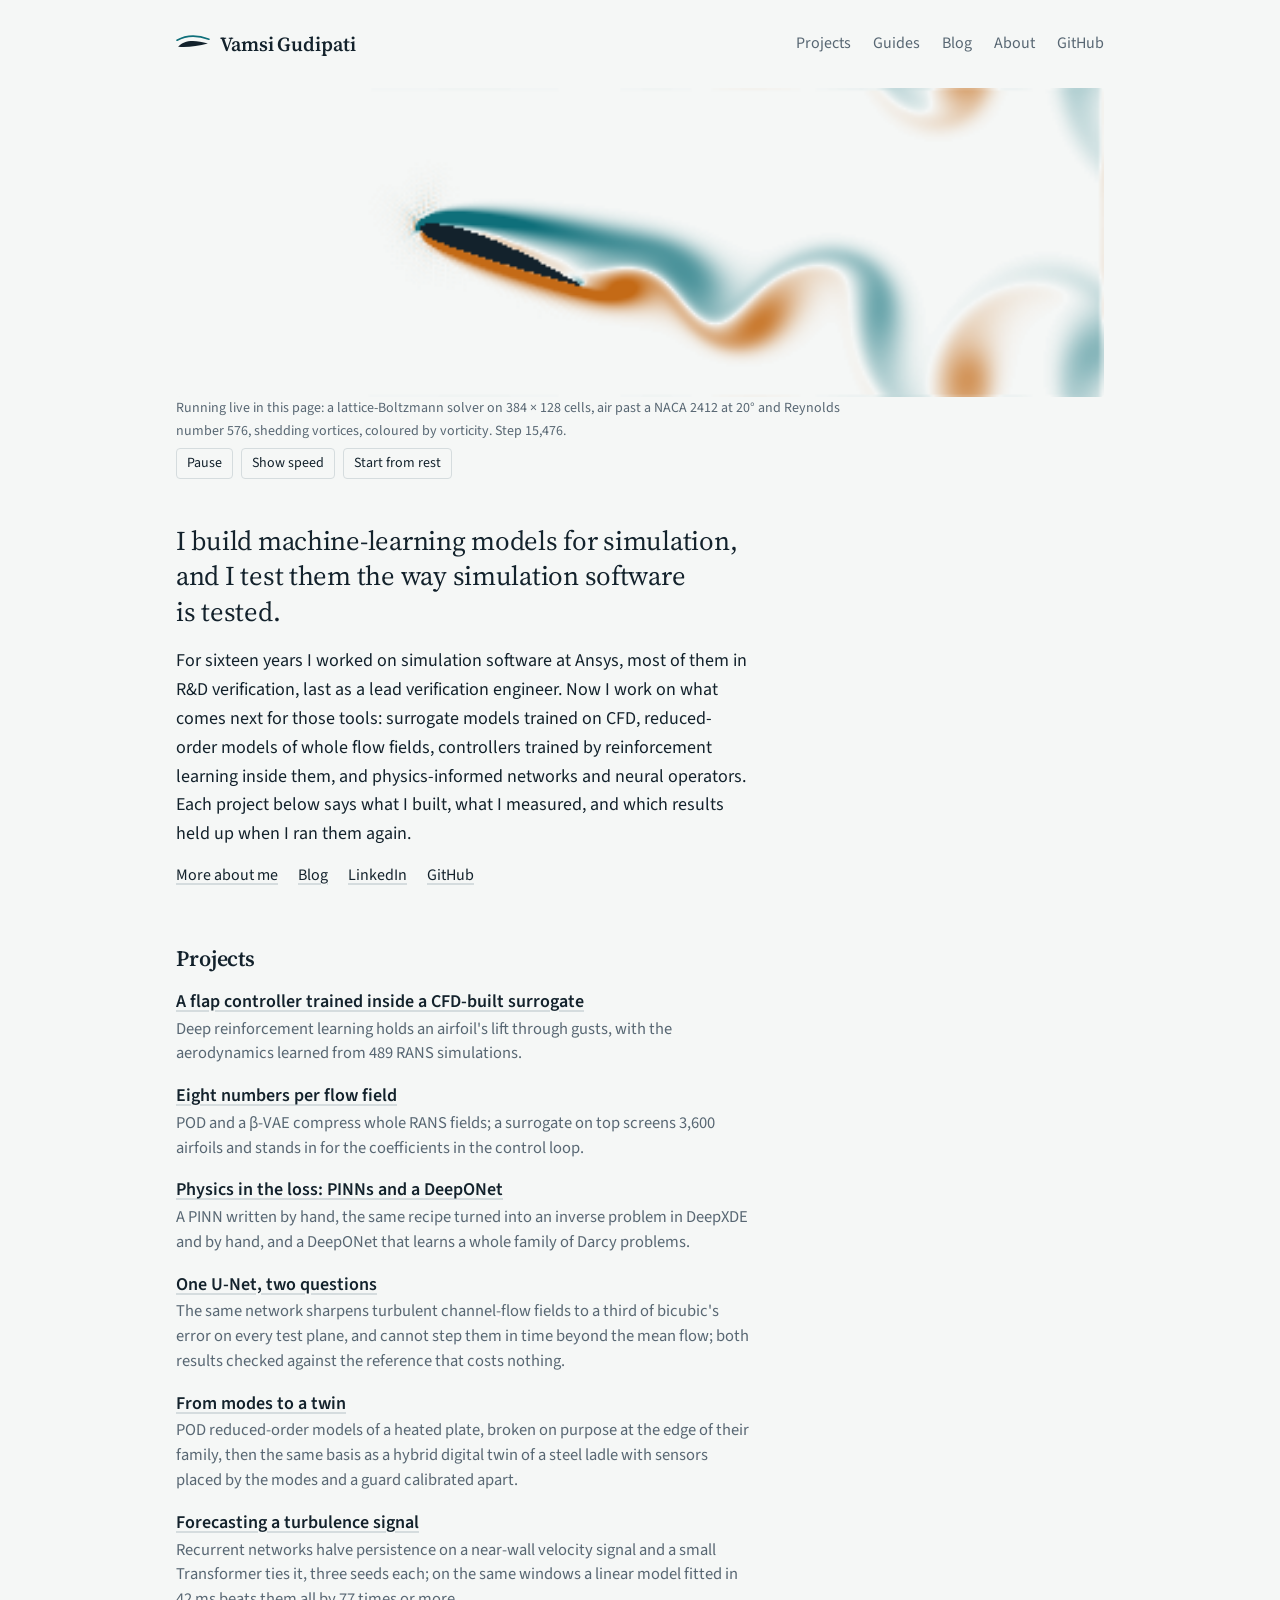
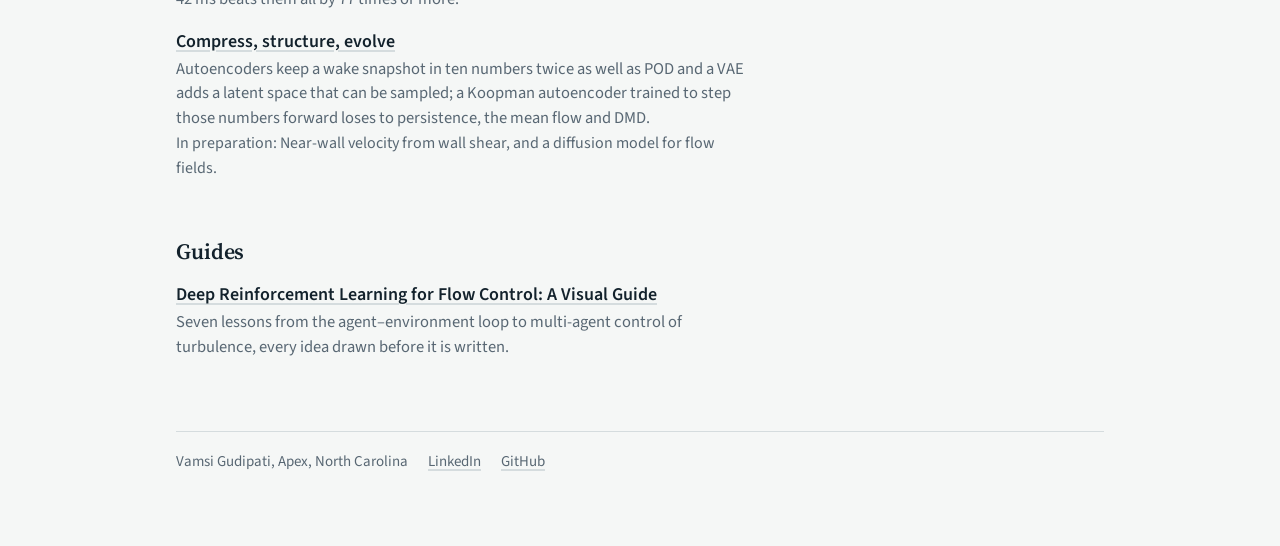
==== commit 87225684: "Add the latent-dynamics-ae-vae-koopman project page" ====
--- a/index.html
+++ b/index.html
@@ -75,8 +75,8 @@
 <p>For sixteen years I worked on simulation software at Ansys, most of them in R&amp;D verification, last as a lead verification engineer. Now I work on what comes next for those tools: surrogate models trained on CFD, reduced-order models of whole flow fields, controllers trained by reinforcement learning inside them, and physics-informed networks and neural operators. Each project below says what I built, what I measured, and which results held up when I ran them again.</p>
 <div class="links"><a href="about.html">More about me</a><a href="blog.html">Blog</a><a href="https://www.linkedin.com/in/vamsigudipati/">LinkedIn</a><a href="https://github.com/vamsigudipati">GitHub</a></div>
 <h2 id="projects">Projects</h2>
-<ul class="list"><li><a href="airfoil-cfd-surrogate-drl.html">A flap controller trained inside a CFD-built surrogate</a><span>Deep reinforcement learning holds an airfoil&#x27;s lift through gusts, with the aerodynamics learned from 489 RANS simulations.</span></li><li><a href="airfoil-rom-betavae-design.html">Eight numbers per flow field</a><span>POD and a β-VAE compress whole RANS fields; a surrogate on top screens 3,600 airfoils and stands in for the coefficients in the control loop.</span></li><li><a href="physics-informed-pinn-deeponet.html">Physics in the loss: PINNs and a DeepONet</a><span>A PINN written by hand, the same recipe turned into an inverse problem in DeepXDE and by hand, and a DeepONet that learns a whole family of Darcy problems.</span></li><li><a href="unet-turbulent-fields.html">One U-Net, two questions</a><span>The same network sharpens turbulent channel-flow fields to a third of bicubic&#x27;s error on every test plane, and cannot step them in time beyond the mean flow; both results checked against the reference that costs nothing.</span></li><li><a href="rom-ladle-digital-twin.html">From modes to a twin</a><span>POD reduced-order models of a heated plate, broken on purpose at the edge of their family, then the same basis as a hybrid digital twin of a steel ladle with sensors placed by the modes and a guard calibrated apart.</span></li><li><a href="cfd-signal-forecasting-rnn-transformer.html">Forecasting a turbulence signal</a><span>Recurrent networks halve persistence on a near-wall velocity signal and a small Transformer ties it, three seeds each; on the same windows a linear model fitted in 42 ms beats them all by 77 times or more.</span></li></ul>
-<p class="note">In preparation: Latent dynamics with autoencoders and a Koopman operator, near-wall velocity from wall shear, and a diffusion model for flow fields.</p>
+<ul class="list"><li><a href="airfoil-cfd-surrogate-drl.html">A flap controller trained inside a CFD-built surrogate</a><span>Deep reinforcement learning holds an airfoil&#x27;s lift through gusts, with the aerodynamics learned from 489 RANS simulations.</span></li><li><a href="airfoil-rom-betavae-design.html">Eight numbers per flow field</a><span>POD and a β-VAE compress whole RANS fields; a surrogate on top screens 3,600 airfoils and stands in for the coefficients in the control loop.</span></li><li><a href="physics-informed-pinn-deeponet.html">Physics in the loss: PINNs and a DeepONet</a><span>A PINN written by hand, the same recipe turned into an inverse problem in DeepXDE and by hand, and a DeepONet that learns a whole family of Darcy problems.</span></li><li><a href="unet-turbulent-fields.html">One U-Net, two questions</a><span>The same network sharpens turbulent channel-flow fields to a third of bicubic&#x27;s error on every test plane, and cannot step them in time beyond the mean flow; both results checked against the reference that costs nothing.</span></li><li><a href="rom-ladle-digital-twin.html">From modes to a twin</a><span>POD reduced-order models of a heated plate, broken on purpose at the edge of their family, then the same basis as a hybrid digital twin of a steel ladle with sensors placed by the modes and a guard calibrated apart.</span></li><li><a href="cfd-signal-forecasting-rnn-transformer.html">Forecasting a turbulence signal</a><span>Recurrent networks halve persistence on a near-wall velocity signal and a small Transformer ties it, three seeds each; on the same windows a linear model fitted in 42 ms beats them all by 77 times or more.</span></li><li><a href="latent-dynamics-ae-vae-koopman.html">Compress, structure, evolve</a><span>Autoencoders keep a wake snapshot in ten numbers twice as well as POD and a VAE adds a latent space that can be sampled; a Koopman autoencoder trained to step those numbers forward loses to persistence, the mean flow and DMD.</span></li></ul>
+<p class="note">In preparation: Near-wall velocity from wall shear, and a diffusion model for flow fields.</p>
 <h2 id="guides">Guides</h2>
 <ul class="list"><li><a href="guides/drl-flow-control.html">Deep Reinforcement Learning for Flow Control: A Visual Guide</a><span>Seven lessons from the agent–environment loop to multi-agent control of turbulence, every idea drawn before it is written.</span></li></ul>
 </main>
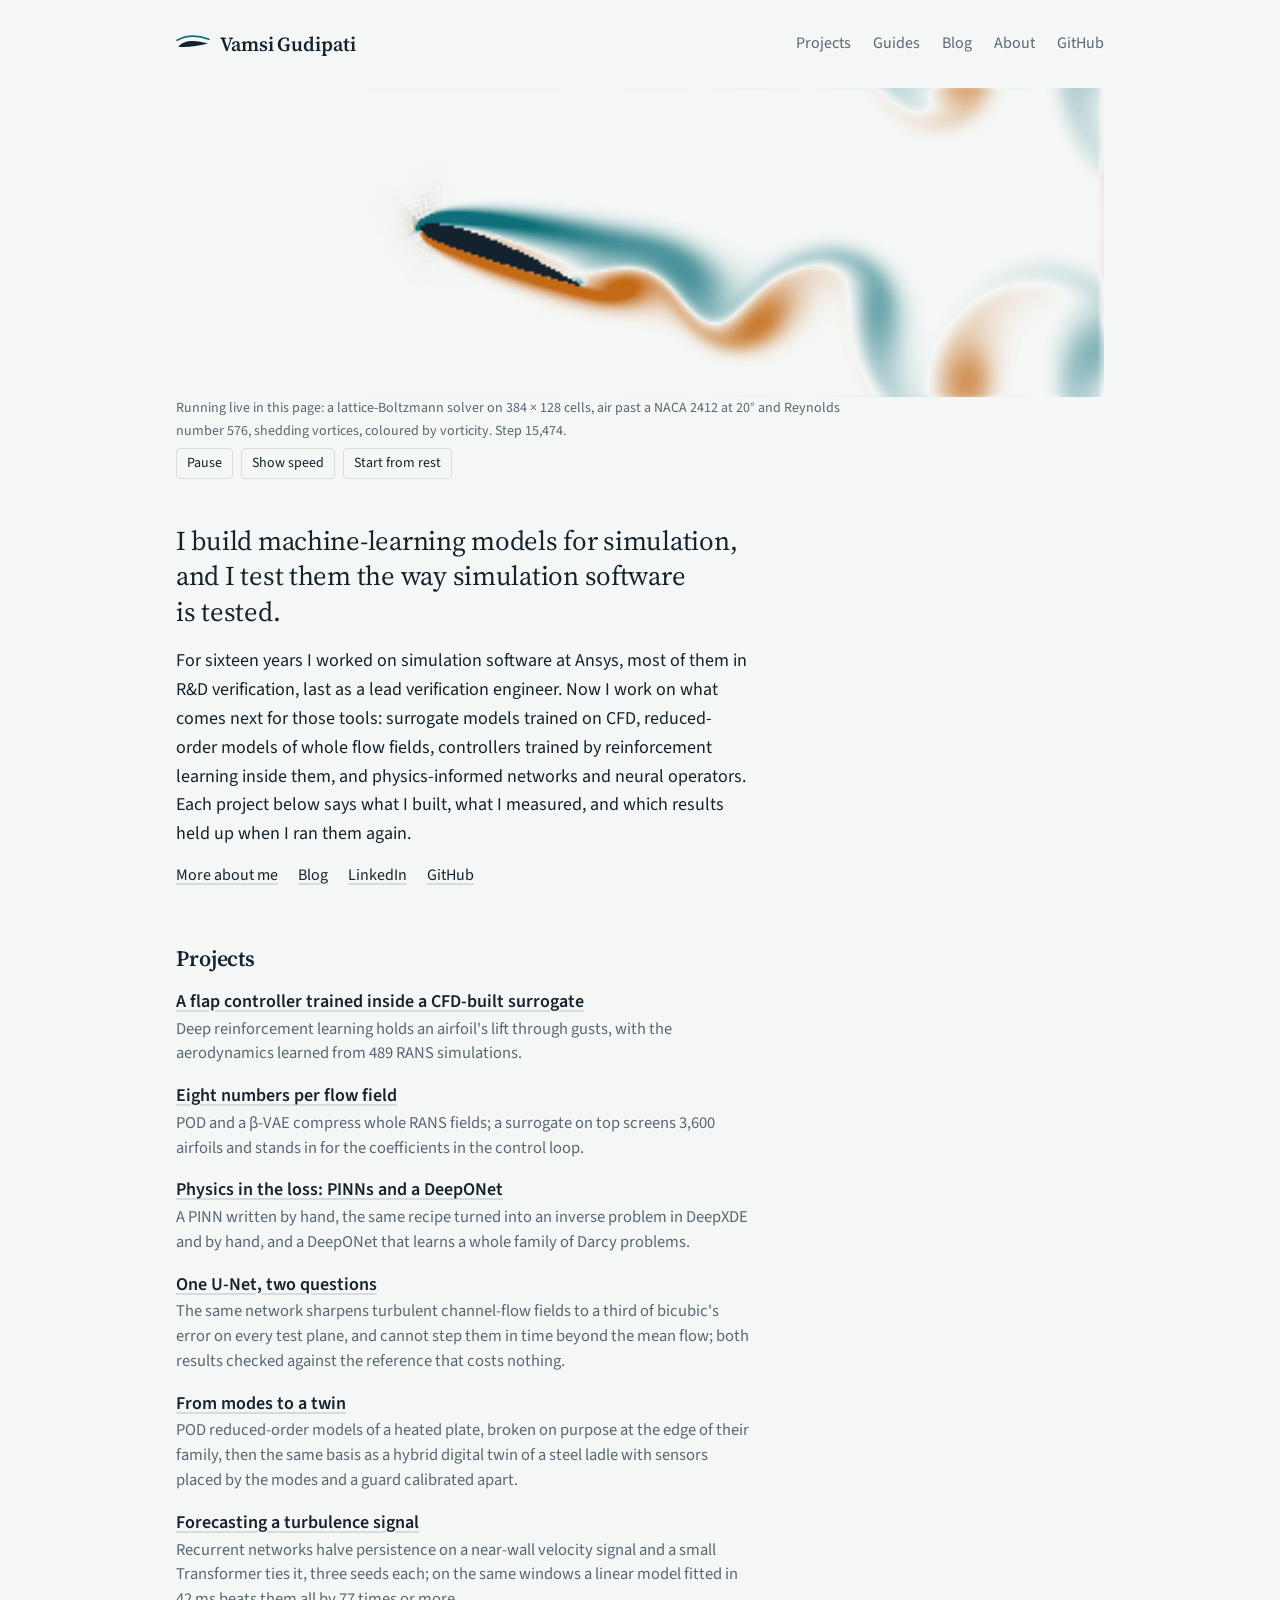
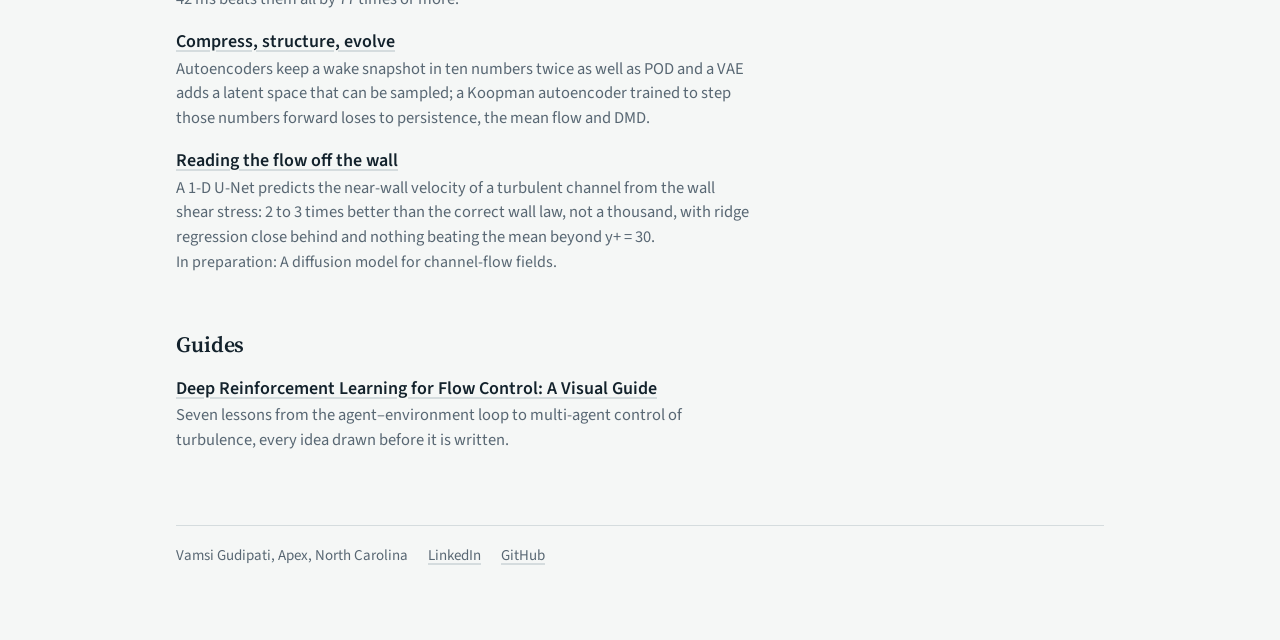
==== commit db4df235: "Add the wall-shear-to-near-wall-velocity project page" ====
--- a/index.html
+++ b/index.html
@@ -75,8 +75,8 @@
 <p>For sixteen years I worked on simulation software at Ansys, most of them in R&amp;D verification, last as a lead verification engineer. Now I work on what comes next for those tools: surrogate models trained on CFD, reduced-order models of whole flow fields, controllers trained by reinforcement learning inside them, and physics-informed networks and neural operators. Each project below says what I built, what I measured, and which results held up when I ran them again.</p>
 <div class="links"><a href="about.html">More about me</a><a href="blog.html">Blog</a><a href="https://www.linkedin.com/in/vamsigudipati/">LinkedIn</a><a href="https://github.com/vamsigudipati">GitHub</a></div>
 <h2 id="projects">Projects</h2>
-<ul class="list"><li><a href="airfoil-cfd-surrogate-drl.html">A flap controller trained inside a CFD-built surrogate</a><span>Deep reinforcement learning holds an airfoil&#x27;s lift through gusts, with the aerodynamics learned from 489 RANS simulations.</span></li><li><a href="airfoil-rom-betavae-design.html">Eight numbers per flow field</a><span>POD and a β-VAE compress whole RANS fields; a surrogate on top screens 3,600 airfoils and stands in for the coefficients in the control loop.</span></li><li><a href="physics-informed-pinn-deeponet.html">Physics in the loss: PINNs and a DeepONet</a><span>A PINN written by hand, the same recipe turned into an inverse problem in DeepXDE and by hand, and a DeepONet that learns a whole family of Darcy problems.</span></li><li><a href="unet-turbulent-fields.html">One U-Net, two questions</a><span>The same network sharpens turbulent channel-flow fields to a third of bicubic&#x27;s error on every test plane, and cannot step them in time beyond the mean flow; both results checked against the reference that costs nothing.</span></li><li><a href="rom-ladle-digital-twin.html">From modes to a twin</a><span>POD reduced-order models of a heated plate, broken on purpose at the edge of their family, then the same basis as a hybrid digital twin of a steel ladle with sensors placed by the modes and a guard calibrated apart.</span></li><li><a href="cfd-signal-forecasting-rnn-transformer.html">Forecasting a turbulence signal</a><span>Recurrent networks halve persistence on a near-wall velocity signal and a small Transformer ties it, three seeds each; on the same windows a linear model fitted in 42 ms beats them all by 77 times or more.</span></li><li><a href="latent-dynamics-ae-vae-koopman.html">Compress, structure, evolve</a><span>Autoencoders keep a wake snapshot in ten numbers twice as well as POD and a VAE adds a latent space that can be sampled; a Koopman autoencoder trained to step those numbers forward loses to persistence, the mean flow and DMD.</span></li></ul>
-<p class="note">In preparation: Near-wall velocity from wall shear, and a diffusion model for flow fields.</p>
+<ul class="list"><li><a href="airfoil-cfd-surrogate-drl.html">A flap controller trained inside a CFD-built surrogate</a><span>Deep reinforcement learning holds an airfoil&#x27;s lift through gusts, with the aerodynamics learned from 489 RANS simulations.</span></li><li><a href="airfoil-rom-betavae-design.html">Eight numbers per flow field</a><span>POD and a β-VAE compress whole RANS fields; a surrogate on top screens 3,600 airfoils and stands in for the coefficients in the control loop.</span></li><li><a href="physics-informed-pinn-deeponet.html">Physics in the loss: PINNs and a DeepONet</a><span>A PINN written by hand, the same recipe turned into an inverse problem in DeepXDE and by hand, and a DeepONet that learns a whole family of Darcy problems.</span></li><li><a href="unet-turbulent-fields.html">One U-Net, two questions</a><span>The same network sharpens turbulent channel-flow fields to a third of bicubic&#x27;s error on every test plane, and cannot step them in time beyond the mean flow; both results checked against the reference that costs nothing.</span></li><li><a href="rom-ladle-digital-twin.html">From modes to a twin</a><span>POD reduced-order models of a heated plate, broken on purpose at the edge of their family, then the same basis as a hybrid digital twin of a steel ladle with sensors placed by the modes and a guard calibrated apart.</span></li><li><a href="cfd-signal-forecasting-rnn-transformer.html">Forecasting a turbulence signal</a><span>Recurrent networks halve persistence on a near-wall velocity signal and a small Transformer ties it, three seeds each; on the same windows a linear model fitted in 42 ms beats them all by 77 times or more.</span></li><li><a href="latent-dynamics-ae-vae-koopman.html">Compress, structure, evolve</a><span>Autoencoders keep a wake snapshot in ten numbers twice as well as POD and a VAE adds a latent space that can be sampled; a Koopman autoencoder trained to step those numbers forward loses to persistence, the mean flow and DMD.</span></li><li><a href="wall-shear-to-near-wall-velocity.html">Reading the flow off the wall</a><span>A 1-D U-Net predicts the near-wall velocity of a turbulent channel from the wall shear stress: 2 to 3 times better than the correct wall law, not a thousand, with ridge regression close behind and nothing beating the mean beyond y+ = 30.</span></li></ul>
+<p class="note">In preparation: A diffusion model for channel-flow fields.</p>
 <h2 id="guides">Guides</h2>
 <ul class="list"><li><a href="guides/drl-flow-control.html">Deep Reinforcement Learning for Flow Control: A Visual Guide</a><span>Seven lessons from the agent–environment loop to multi-agent control of turbulence, every idea drawn before it is written.</span></li></ul>
 </main>
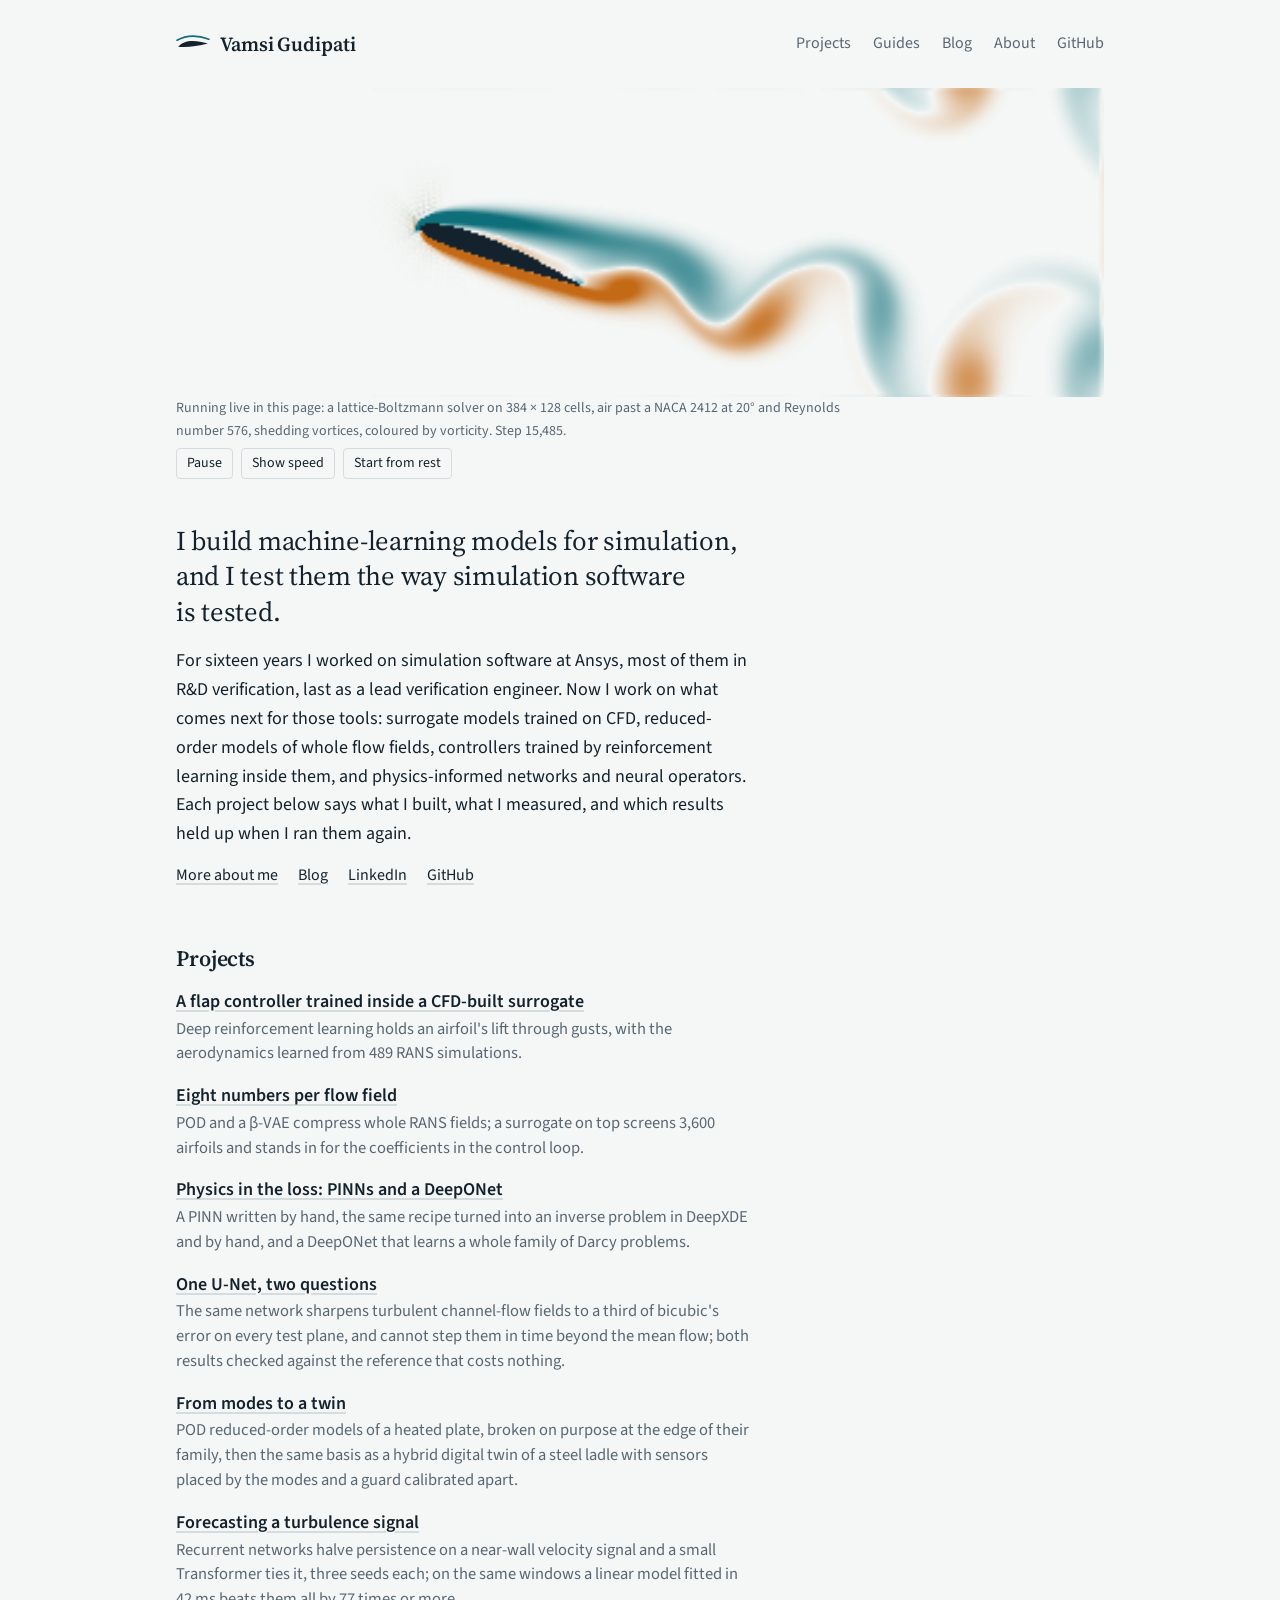
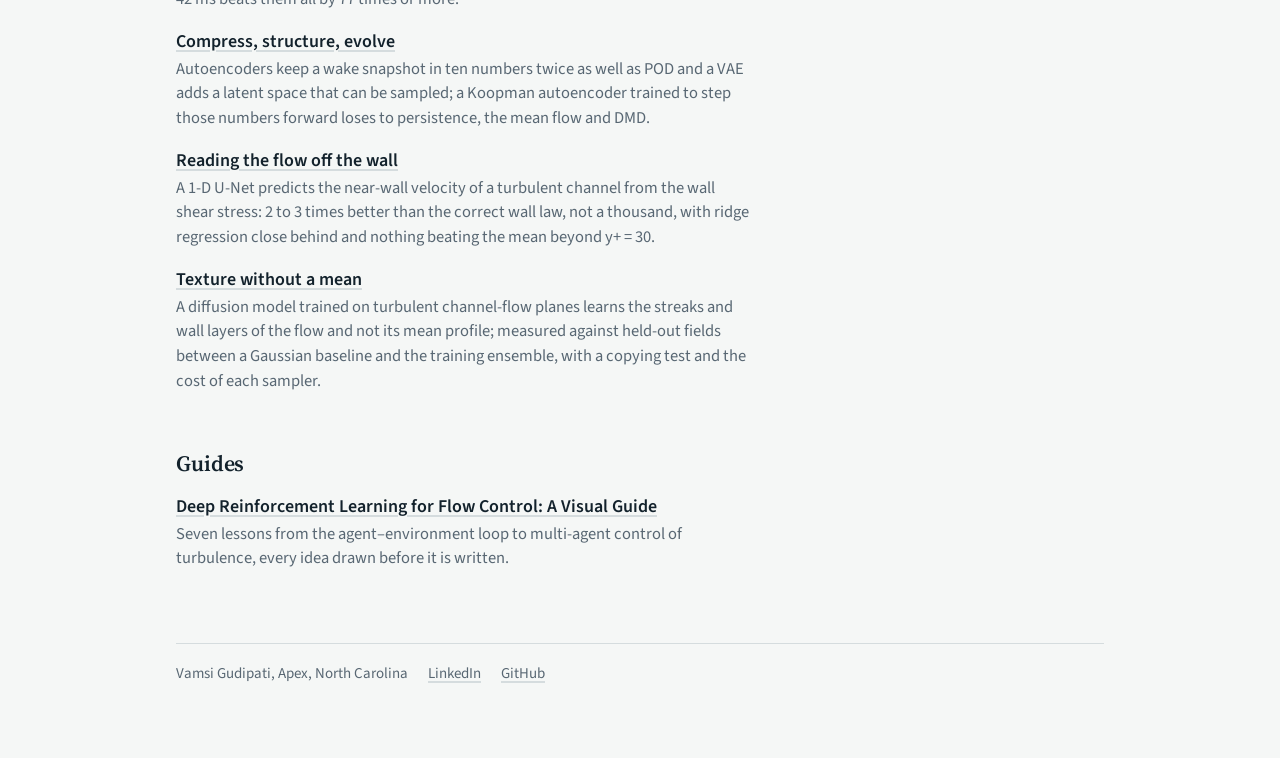
==== commit 39d848b1: "Add the diffusion-channel-flow-fields project page" ====
--- a/index.html
+++ b/index.html
@@ -75,8 +75,8 @@
 <p>For sixteen years I worked on simulation software at Ansys, most of them in R&amp;D verification, last as a lead verification engineer. Now I work on what comes next for those tools: surrogate models trained on CFD, reduced-order models of whole flow fields, controllers trained by reinforcement learning inside them, and physics-informed networks and neural operators. Each project below says what I built, what I measured, and which results held up when I ran them again.</p>
 <div class="links"><a href="about.html">More about me</a><a href="blog.html">Blog</a><a href="https://www.linkedin.com/in/vamsigudipati/">LinkedIn</a><a href="https://github.com/vamsigudipati">GitHub</a></div>
 <h2 id="projects">Projects</h2>
-<ul class="list"><li><a href="airfoil-cfd-surrogate-drl.html">A flap controller trained inside a CFD-built surrogate</a><span>Deep reinforcement learning holds an airfoil&#x27;s lift through gusts, with the aerodynamics learned from 489 RANS simulations.</span></li><li><a href="airfoil-rom-betavae-design.html">Eight numbers per flow field</a><span>POD and a β-VAE compress whole RANS fields; a surrogate on top screens 3,600 airfoils and stands in for the coefficients in the control loop.</span></li><li><a href="physics-informed-pinn-deeponet.html">Physics in the loss: PINNs and a DeepONet</a><span>A PINN written by hand, the same recipe turned into an inverse problem in DeepXDE and by hand, and a DeepONet that learns a whole family of Darcy problems.</span></li><li><a href="unet-turbulent-fields.html">One U-Net, two questions</a><span>The same network sharpens turbulent channel-flow fields to a third of bicubic&#x27;s error on every test plane, and cannot step them in time beyond the mean flow; both results checked against the reference that costs nothing.</span></li><li><a href="rom-ladle-digital-twin.html">From modes to a twin</a><span>POD reduced-order models of a heated plate, broken on purpose at the edge of their family, then the same basis as a hybrid digital twin of a steel ladle with sensors placed by the modes and a guard calibrated apart.</span></li><li><a href="cfd-signal-forecasting-rnn-transformer.html">Forecasting a turbulence signal</a><span>Recurrent networks halve persistence on a near-wall velocity signal and a small Transformer ties it, three seeds each; on the same windows a linear model fitted in 42 ms beats them all by 77 times or more.</span></li><li><a href="latent-dynamics-ae-vae-koopman.html">Compress, structure, evolve</a><span>Autoencoders keep a wake snapshot in ten numbers twice as well as POD and a VAE adds a latent space that can be sampled; a Koopman autoencoder trained to step those numbers forward loses to persistence, the mean flow and DMD.</span></li><li><a href="wall-shear-to-near-wall-velocity.html">Reading the flow off the wall</a><span>A 1-D U-Net predicts the near-wall velocity of a turbulent channel from the wall shear stress: 2 to 3 times better than the correct wall law, not a thousand, with ridge regression close behind and nothing beating the mean beyond y+ = 30.</span></li></ul>
-<p class="note">In preparation: A diffusion model for channel-flow fields.</p>
+<ul class="list"><li><a href="airfoil-cfd-surrogate-drl.html">A flap controller trained inside a CFD-built surrogate</a><span>Deep reinforcement learning holds an airfoil&#x27;s lift through gusts, with the aerodynamics learned from 489 RANS simulations.</span></li><li><a href="airfoil-rom-betavae-design.html">Eight numbers per flow field</a><span>POD and a β-VAE compress whole RANS fields; a surrogate on top screens 3,600 airfoils and stands in for the coefficients in the control loop.</span></li><li><a href="physics-informed-pinn-deeponet.html">Physics in the loss: PINNs and a DeepONet</a><span>A PINN written by hand, the same recipe turned into an inverse problem in DeepXDE and by hand, and a DeepONet that learns a whole family of Darcy problems.</span></li><li><a href="unet-turbulent-fields.html">One U-Net, two questions</a><span>The same network sharpens turbulent channel-flow fields to a third of bicubic&#x27;s error on every test plane, and cannot step them in time beyond the mean flow; both results checked against the reference that costs nothing.</span></li><li><a href="rom-ladle-digital-twin.html">From modes to a twin</a><span>POD reduced-order models of a heated plate, broken on purpose at the edge of their family, then the same basis as a hybrid digital twin of a steel ladle with sensors placed by the modes and a guard calibrated apart.</span></li><li><a href="cfd-signal-forecasting-rnn-transformer.html">Forecasting a turbulence signal</a><span>Recurrent networks halve persistence on a near-wall velocity signal and a small Transformer ties it, three seeds each; on the same windows a linear model fitted in 42 ms beats them all by 77 times or more.</span></li><li><a href="latent-dynamics-ae-vae-koopman.html">Compress, structure, evolve</a><span>Autoencoders keep a wake snapshot in ten numbers twice as well as POD and a VAE adds a latent space that can be sampled; a Koopman autoencoder trained to step those numbers forward loses to persistence, the mean flow and DMD.</span></li><li><a href="wall-shear-to-near-wall-velocity.html">Reading the flow off the wall</a><span>A 1-D U-Net predicts the near-wall velocity of a turbulent channel from the wall shear stress: 2 to 3 times better than the correct wall law, not a thousand, with ridge regression close behind and nothing beating the mean beyond y+ = 30.</span></li><li><a href="diffusion-channel-flow-fields.html">Texture without a mean</a><span>A diffusion model trained on turbulent channel-flow planes learns the streaks and wall layers of the flow and not its mean profile; measured against held-out fields between a Gaussian baseline and the training ensemble, with a copying test and the cost of each sampler.</span></li></ul>
+
 <h2 id="guides">Guides</h2>
 <ul class="list"><li><a href="guides/drl-flow-control.html">Deep Reinforcement Learning for Flow Control: A Visual Guide</a><span>Seven lessons from the agent–environment loop to multi-agent control of turbulence, every idea drawn before it is written.</span></li></ul>
 </main>
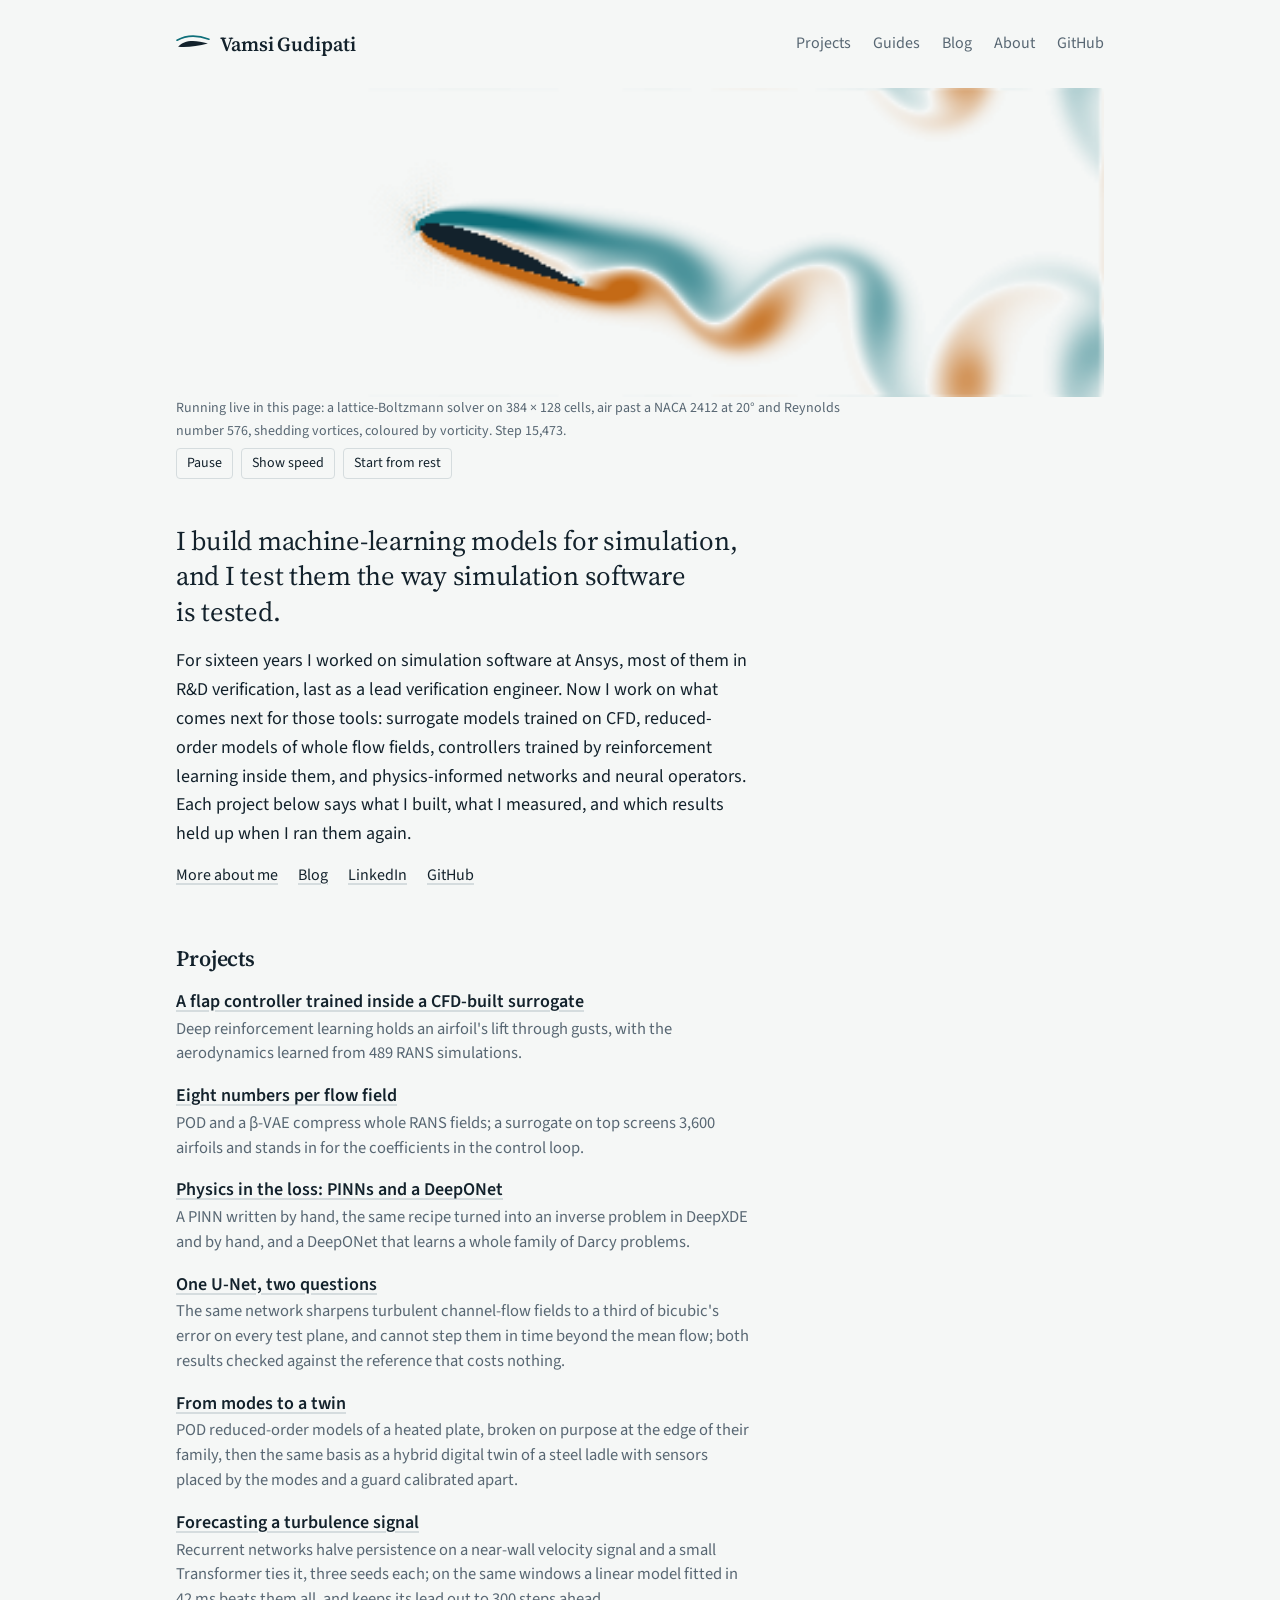
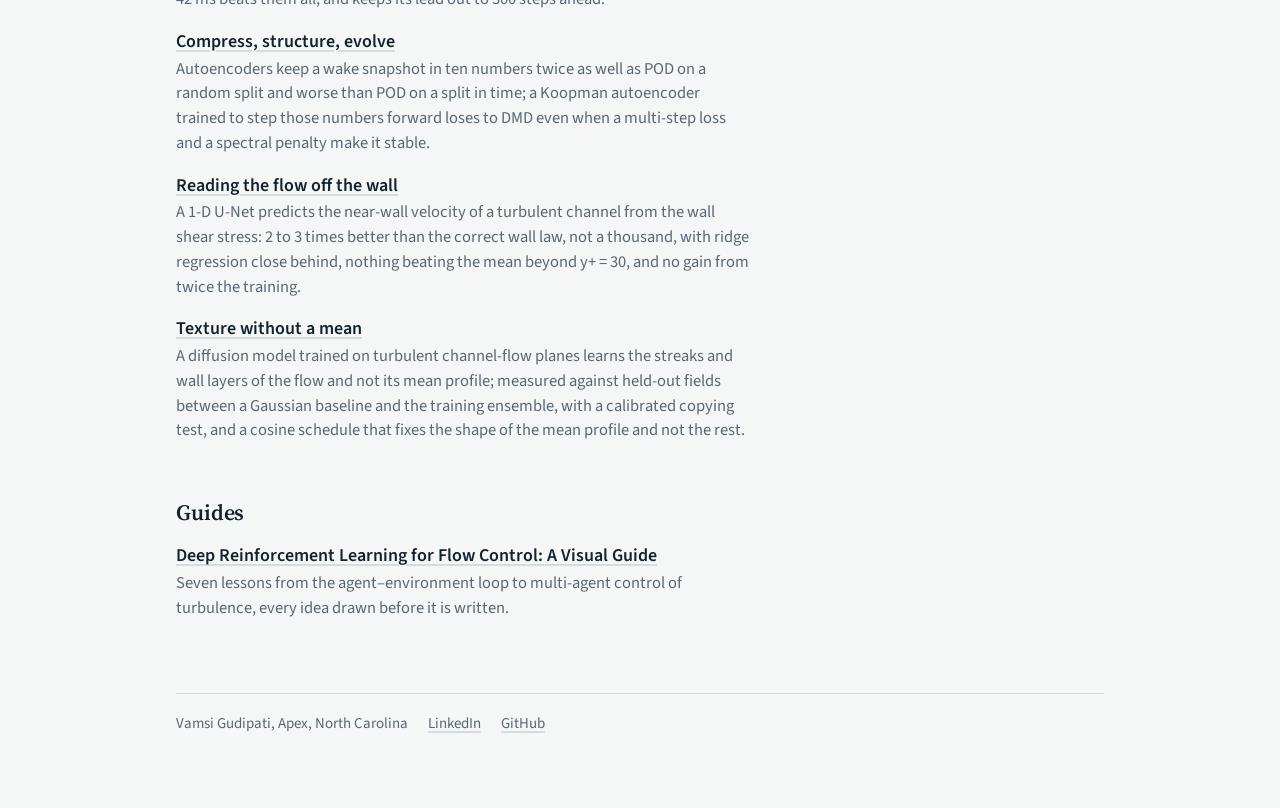
==== commit b858beb4: "Add Stage 5 to the signal-forecasting page" ====
--- a/index.html
+++ b/index.html
@@ -75,7 +75,7 @@
 <p>For sixteen years I worked on simulation software at Ansys, most of them in R&amp;D verification, last as a lead verification engineer. Now I work on what comes next for those tools: surrogate models trained on CFD, reduced-order models of whole flow fields, controllers trained by reinforcement learning inside them, and physics-informed networks and neural operators. Each project below says what I built, what I measured, and which results held up when I ran them again.</p>
 <div class="links"><a href="about.html">More about me</a><a href="blog.html">Blog</a><a href="https://www.linkedin.com/in/vamsigudipati/">LinkedIn</a><a href="https://github.com/vamsigudipati">GitHub</a></div>
 <h2 id="projects">Projects</h2>
-<ul class="list"><li><a href="airfoil-cfd-surrogate-drl.html">A flap controller trained inside a CFD-built surrogate</a><span>Deep reinforcement learning holds an airfoil&#x27;s lift through gusts, with the aerodynamics learned from 489 RANS simulations.</span></li><li><a href="airfoil-rom-betavae-design.html">Eight numbers per flow field</a><span>POD and a β-VAE compress whole RANS fields; a surrogate on top screens 3,600 airfoils and stands in for the coefficients in the control loop.</span></li><li><a href="physics-informed-pinn-deeponet.html">Physics in the loss: PINNs and a DeepONet</a><span>A PINN written by hand, the same recipe turned into an inverse problem in DeepXDE and by hand, and a DeepONet that learns a whole family of Darcy problems.</span></li><li><a href="unet-turbulent-fields.html">One U-Net, two questions</a><span>The same network sharpens turbulent channel-flow fields to a third of bicubic&#x27;s error on every test plane, and cannot step them in time beyond the mean flow; both results checked against the reference that costs nothing.</span></li><li><a href="rom-ladle-digital-twin.html">From modes to a twin</a><span>POD reduced-order models of a heated plate, broken on purpose at the edge of their family, then the same basis as a hybrid digital twin of a steel ladle with sensors placed by the modes and a guard calibrated apart.</span></li><li><a href="cfd-signal-forecasting-rnn-transformer.html">Forecasting a turbulence signal</a><span>Recurrent networks halve persistence on a near-wall velocity signal and a small Transformer ties it, three seeds each; on the same windows a linear model fitted in 42 ms beats them all by 77 times or more.</span></li><li><a href="latent-dynamics-ae-vae-koopman.html">Compress, structure, evolve</a><span>Autoencoders keep a wake snapshot in ten numbers twice as well as POD and a VAE adds a latent space that can be sampled; a Koopman autoencoder trained to step those numbers forward loses to persistence, the mean flow and DMD.</span></li><li><a href="wall-shear-to-near-wall-velocity.html">Reading the flow off the wall</a><span>A 1-D U-Net predicts the near-wall velocity of a turbulent channel from the wall shear stress: 2 to 3 times better than the correct wall law, not a thousand, with ridge regression close behind and nothing beating the mean beyond y+ = 30.</span></li><li><a href="diffusion-channel-flow-fields.html">Texture without a mean</a><span>A diffusion model trained on turbulent channel-flow planes learns the streaks and wall layers of the flow and not its mean profile; measured against held-out fields between a Gaussian baseline and the training ensemble, with a copying test and the cost of each sampler.</span></li></ul>
+<ul class="list"><li><a href="airfoil-cfd-surrogate-drl.html">A flap controller trained inside a CFD-built surrogate</a><span>Deep reinforcement learning holds an airfoil&#x27;s lift through gusts, with the aerodynamics learned from 489 RANS simulations.</span></li><li><a href="airfoil-rom-betavae-design.html">Eight numbers per flow field</a><span>POD and a β-VAE compress whole RANS fields; a surrogate on top screens 3,600 airfoils and stands in for the coefficients in the control loop.</span></li><li><a href="physics-informed-pinn-deeponet.html">Physics in the loss: PINNs and a DeepONet</a><span>A PINN written by hand, the same recipe turned into an inverse problem in DeepXDE and by hand, and a DeepONet that learns a whole family of Darcy problems.</span></li><li><a href="unet-turbulent-fields.html">One U-Net, two questions</a><span>The same network sharpens turbulent channel-flow fields to a third of bicubic&#x27;s error on every test plane, and cannot step them in time beyond the mean flow; both results checked against the reference that costs nothing.</span></li><li><a href="rom-ladle-digital-twin.html">From modes to a twin</a><span>POD reduced-order models of a heated plate, broken on purpose at the edge of their family, then the same basis as a hybrid digital twin of a steel ladle with sensors placed by the modes and a guard calibrated apart.</span></li><li><a href="cfd-signal-forecasting-rnn-transformer.html">Forecasting a turbulence signal</a><span>Recurrent networks halve persistence on a near-wall velocity signal and a small Transformer ties it, three seeds each; on the same windows a linear model fitted in 42 ms beats them all, and keeps its lead out to 300 steps ahead.</span></li><li><a href="latent-dynamics-ae-vae-koopman.html">Compress, structure, evolve</a><span>Autoencoders keep a wake snapshot in ten numbers twice as well as POD on a random split and worse than POD on a split in time; a Koopman autoencoder trained to step those numbers forward loses to DMD even when a multi-step loss and a spectral penalty make it stable.</span></li><li><a href="wall-shear-to-near-wall-velocity.html">Reading the flow off the wall</a><span>A 1-D U-Net predicts the near-wall velocity of a turbulent channel from the wall shear stress: 2 to 3 times better than the correct wall law, not a thousand, with ridge regression close behind, nothing beating the mean beyond y+ = 30, and no gain from twice the training.</span></li><li><a href="diffusion-channel-flow-fields.html">Texture without a mean</a><span>A diffusion model trained on turbulent channel-flow planes learns the streaks and wall layers of the flow and not its mean profile; measured against held-out fields between a Gaussian baseline and the training ensemble, with a calibrated copying test, and a cosine schedule that fixes the shape of the mean profile and not the rest.</span></li></ul>
 
 <h2 id="guides">Guides</h2>
 <ul class="list"><li><a href="guides/drl-flow-control.html">Deep Reinforcement Learning for Flow Control: A Visual Guide</a><span>Seven lessons from the agent–environment loop to multi-agent control of turbulence, every idea drawn before it is written.</span></li></ul>
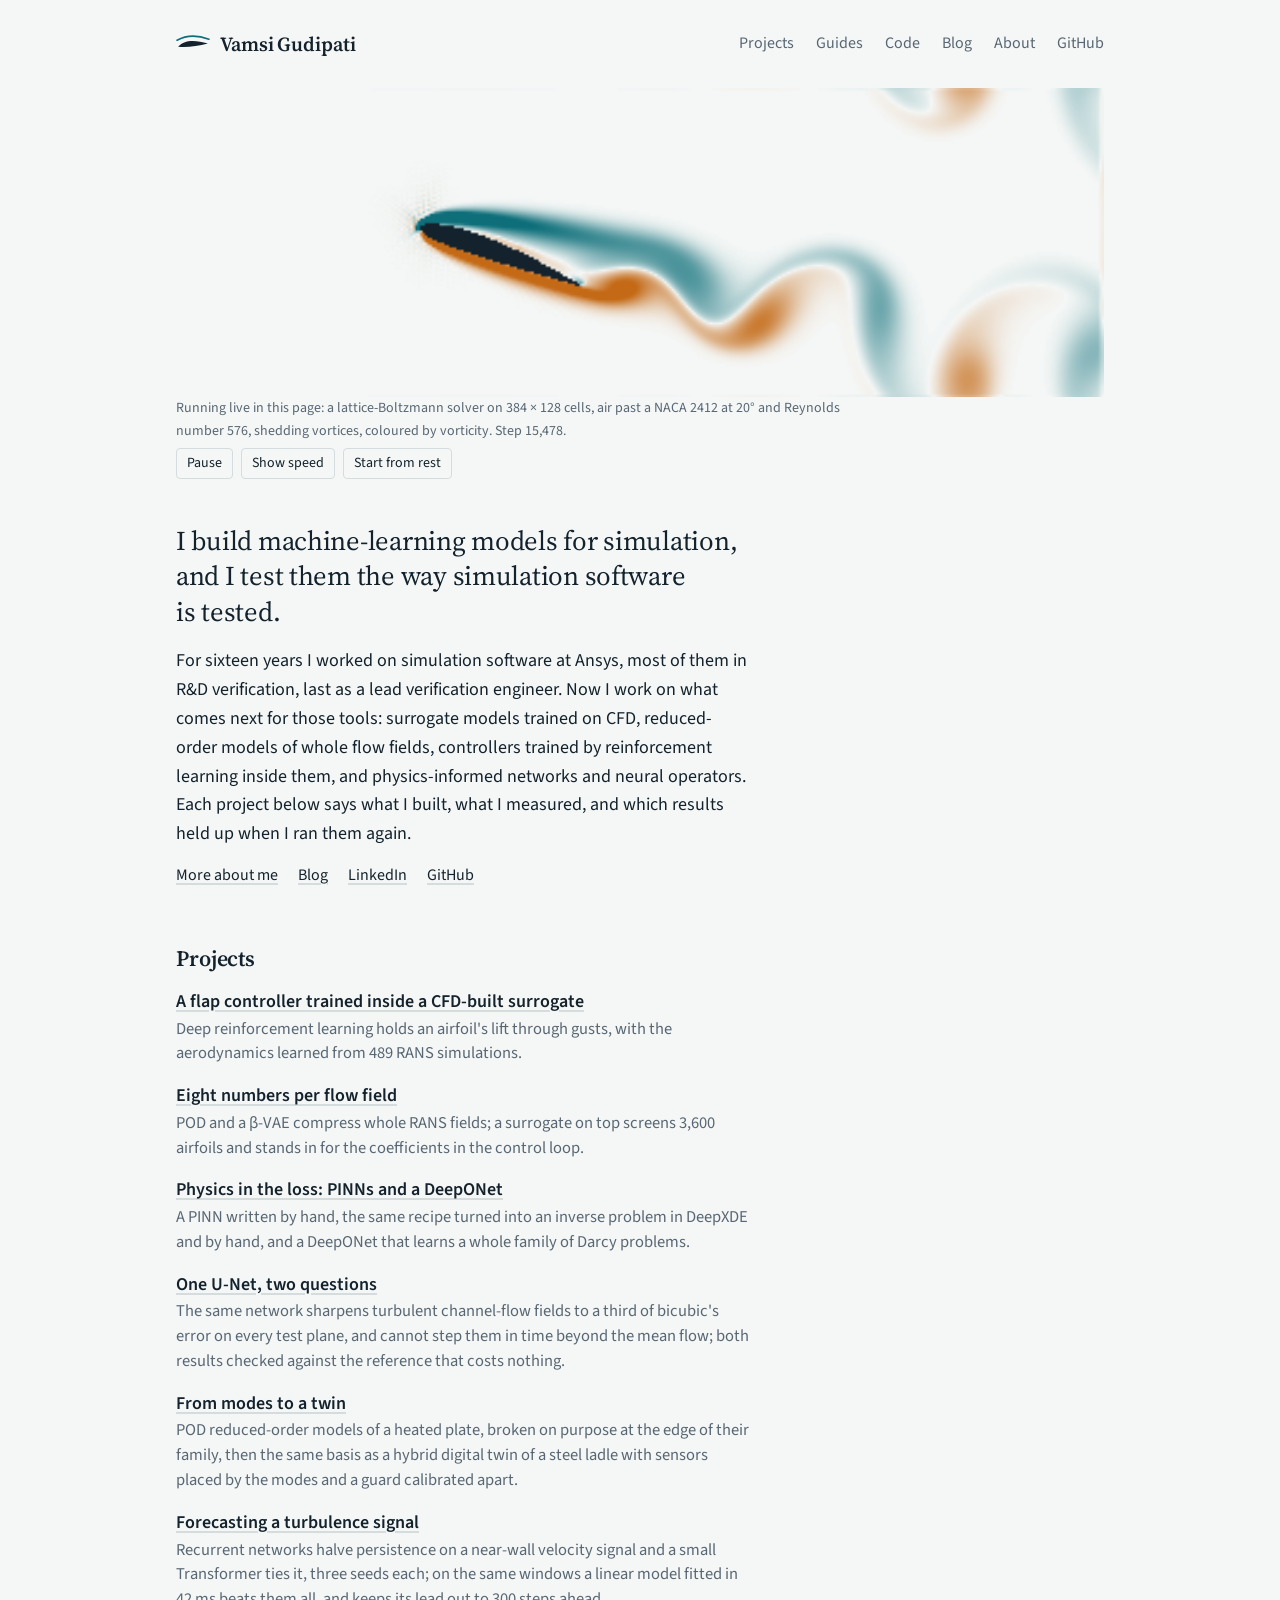
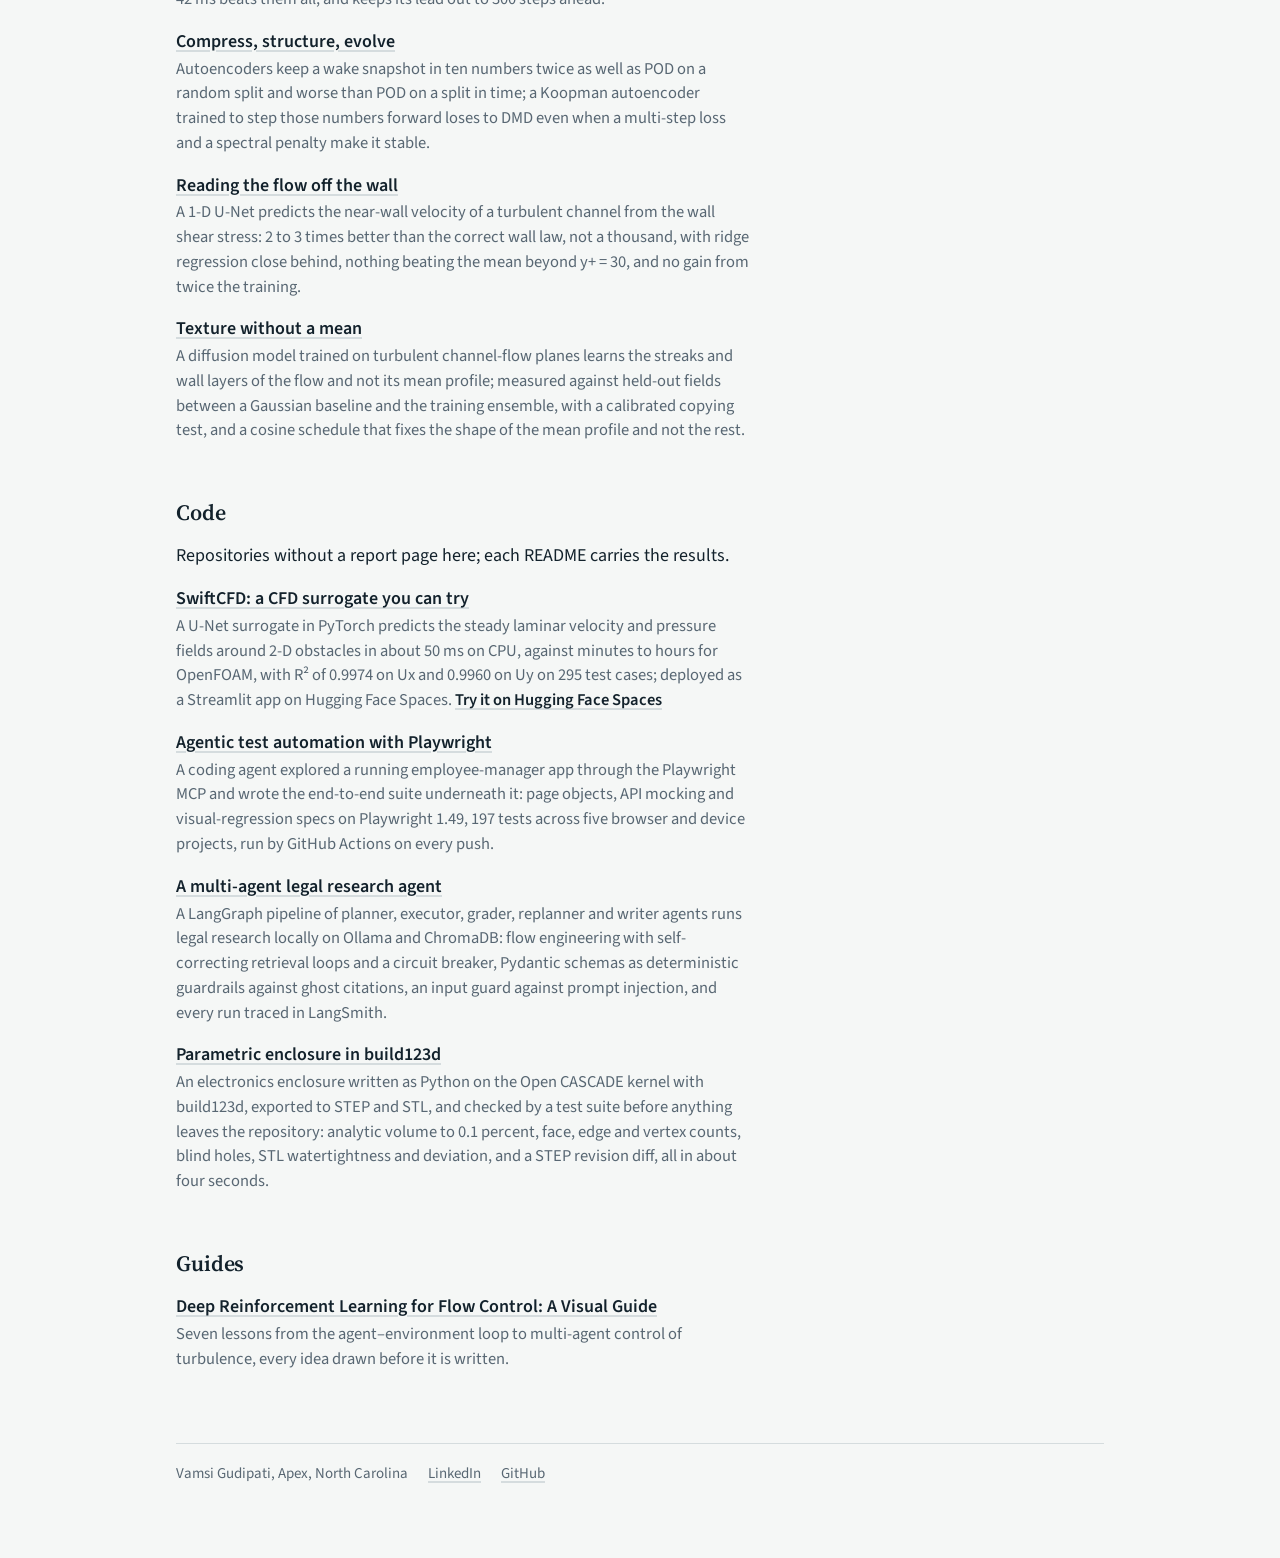
==== commit 6bdc5ea8: "Add Code section to the home page; Code in the site nav; About: consulting since February 2026" ====
--- a/index.html
+++ b/index.html
@@ -63,7 +63,7 @@
 </head>
 <body>
 <div class="frame">
-<header class="site"><a class="brand" href="index.html"><svg viewBox="0 0 64 40" aria-hidden="true" class="mark"><path d="M4 25 C14 13 34 11 60 19 C40 24 20 27 4 25 Z" fill="currentColor"/><path d="M2 13 C18 4 40 3 62 11" fill="none" stroke="var(--tide)" stroke-width="3" stroke-linecap="round"/></svg><span>Vamsi Gudipati</span></a><nav class="site" aria-label="Site"><a href="index.html#projects">Projects</a><a href="index.html#guides">Guides</a><a href="blog.html">Blog</a><a href="about.html">About</a><a href="https://github.com/vamsigudipati">GitHub</a></nav></header>
+<header class="site"><a class="brand" href="index.html"><svg viewBox="0 0 64 40" aria-hidden="true" class="mark"><path d="M4 25 C14 13 34 11 60 19 C40 24 20 27 4 25 Z" fill="currentColor"/><path d="M2 13 C18 4 40 3 62 11" fill="none" stroke="var(--tide)" stroke-width="3" stroke-linecap="round"/></svg><span>Vamsi Gudipati</span></a><nav class="site" aria-label="Site"><a href="index.html#projects">Projects</a><a href="index.html#guides">Guides</a><a href="index.html#code">Code</a><a href="blog.html">Blog</a><a href="about.html">About</a><a href="https://github.com/vamsigudipati">GitHub</a></nav></header>
 <script type="application/octet-stream" id="flow-state">Q0S6Q7lDuUO5Q7pDukO6Q7pDukO6Q7tDu0O7Q7xDvUO+Q79DwUPCQ8RDxkPHQ8lDy0PNQ89D0kPUQ9dD2kPeQ+JD5UPpQ+5D8kP3Q/[base64]/TGdMkEy4TOBMB00uTVRNek2gTcRN6E0MTi9OUU5yTpNOsk7STvBODU8qT0ZPYU97T5VPrU/FT9tP8U8FUBhQKlA7UEtQWlBnUHRQf1CIUJBQl1CdUKFQpFClUKVQo1CgUJtQlFCMUINQeFBrUF1QTlA9UCtQGFADUO5P2E/[base64]/6j5yPvk9fz0CPX889ztnO9U6RjrFOVw5Fzn9OBE5UTm4OT463DqJO0A8/Dy6PXk+OT/7P79AiUFaQjVDHEQQRRFGHUcxSEtJZUp7S4ZMhE1uTkJP+0+YUBVRcFGrUcNRuVGMUTxRyVAzUH5PsE7RTehM/ksXSzlKZUmcSN9HK0eCRuBFRUWwRB9EkUMGQ3xC80FpQd5AUEDAPys/kj71PVM9rDwEPFo7szoPOnE52zhMOMU3RzfSNmU2AzasNWE1IzXyNM00tDSmNKE0ozSqNLM0vTTENMQ0Q0S5Q7lDuUO5Q7lDuUO5Q7lDuUO5Q7pDukO6Q7tDvEO9Q75Dv0PBQ8JDxEPGQ8dDyUPLQ81D0EPSQ9VD2EPcQ99D40PnQ+tD70P0Q/hD/UMDRAhEDkQVRBtEIkQqRDJEOkRCREtEVEReRGhEckR9RIlElUSiRK9EvUTLRNpE6kT6RAtFHEUuRUFFVEVoRX1Fk0WpRcBF2EXxRQpGJUZARlxGeEaVRrNG0kbyRhJHM0dVR3hHm0e/R+NHCUguSFVIfEijSMtI80gcSUVJbkmYScJJ7EkWSkFKa0qWSsFK60oWS0FLa0uVS79L6UsSTDtMZEyNTLVM3EwETStNUU13TZxNwU3lTQlOLE5OTm9OkE6wTs9O7k4MTyhPRU9gT3pPlE+sT8RP20/wTwRQGFAqUDtQSlBZUGZQclB8UIZQjVCUUJlQnFCeUJ5QnVCaUJVQj1CHUH5Qc1BmUFhQSFA3UCVQEVD8T+VPzk+2T51Pg09oT01PMk8XT/xO4k7ITq5Olk5/TmlOVU5DTjJOJE4YTg5OB04DTgFOAk4HTg5OGE4lTjVOSE5dTnVOjk6qTsZO5E4CTyFPP09cT3hPkk+pT75Pz0/cT+VP6U/oT+JP1U/DT6tPjE9oTz1PC0/UTpdOVU4NTsBNbk0YTb5MYEz+S5pLMkvISltK7Ul8SQpJl0gjSK1HNke/RkdGzkVURdpEYETlQ2lD7UJwQvNBdkH4QHpA+z98P/w+fD78PXk99DxqPNk7QTukOgg6djn6OKA4cThxOKA4+DhxOQQ6qTpXOws8wTx3PSw+4D6UP0pABEHEQY5CYkNDRDFFKUYqRzFIOEk7SjVLI0wATclNek4RT4xP6E8kUEJQQFAeUN1PfE/8Tl9Oqk3jTBJMPUtpSpxJ2EgdSGxHxUYnRpBF/0RzROtDZkPjQmJC4EFdQdlAU0DJPzs/qT4RPnU91TwxPIw76DpHOqk5EjmAOPQ3cDfzNn82FDa1NWI1HTXlNLs0njSNNIY0iDSONJg0ojSpNKk0Q0S4Q7hDuEO4Q7hDuEO4Q7hDuEO4Q7hDuUO5Q7pDu0O8Q71DvkO/Q8FDwkPEQ8ZDx0PJQ8tDzkPQQ9ND1kPZQ9xD4EPkQ+hD7EPwQ/VD+kP/[base64]/TeRNB04qTk1Obk6PTq9Oz07uTgxPKU9FT2FPfE+VT65Pxk/cT/JPBlAZUCtQPFBMUFpQZ1ByUHxQhVCMUJJQllCZUJlQmVCWUJJQjFCEUHtQb1BjUFRQRFAzUB9QC1D1T95PxU+sT5JPd09bTz9PIk8GT+lOzU6yTpdOfU5lTk5OOU4mThROBk75TfBN6U3lTeVN503tTfZNA04TTiZOPE5VTnBOjk6vTtBO804XTztPX0+CT6RPw0/hT/tPEVAjUDBQOFA7UDdQLVAdUAVQ50/DT5dPZU8sT+1Op05cTgxOtk1cTf1Mm0w0TMtLXkvvSn1KCkqUSR1JpUgrSLBHNUe4RjtGvUU+Rb9EP0S/Qz5DvEI6QrdBNEGvQCtApT8fP5c+Dz6FPfg8ZzzPOy87iTriOUE5sjhCOPw35Tf/N0Q4rzg1Oc85dDogO887fTwpPdI9eT4gP8Y/cEAfQdVBlkJiQzpEHUUIRvhG6UfXSL5Jm0poSyVMzExdTdRNME5wTpROm06GTlVOB06eTRtNgUzVSx5LYUqkSexIOkiQR+5GVUbERThFs0QyRLRDOUPAQkdCzkFUQdhAWUDXP1E/xT41PqA9Bj1pPMk7KTuLOu85VjnBODI4pzcjN6c2NTbNNXM1JjXnNLc0ljSBNHg0eDR+NIg0kjSaNJo0Q0S3Q7dDt0O3Q7dDt0O3Q7dDt0O3Q7dDuEO4Q7lDuUO6Q7tDvUO+Q79DwUPCQ8RDxUPHQ8lDy0POQ9FD00PXQ9pD3UPhQ+VD6UPtQ/FD9kP7QwBEBkQMRBJEGEQfRCdELkQ2RD5ER0RQRFlEY0RtRHhEg0SPRJtEqES2RMRE0kThRPFEAUUSRSNFNUVIRVxFcEWFRZtFsUXIReBF+UUSRi1GSEZjRoBGnUa7RtlG+EYZRzlHW0d9R6BHxEfoRw1IMkhYSH9IpkjNSPVIHUlFSW5JmEnBSetJFUo/SmlKlEq+SuhKE0s9S2dLkUu7S+RLDkw3TGBMiEyxTNlMAE0oTU5NdE2aTb9N5E0ITitOTU5vTpFOsU7RTvBODk8sT0hPZE9/T5lPsk/JT+BP9k8KUB1QL1BAUE9QXVBpUHVQflCGUI1QklCVUJZQllCUUJBQilCDUHlQblBhUFJQQlAwUBxQBlDwT9dPvk+jT4hPa09OTzBPEk/[base64]/UD/CPjM+oj0OPXc82DszO4U61DklOYQ4/jefN283cDegN/g3bzj8OJg5OzriOok7LjzPPG09Bz6fPjY/zj9rQA1BuUFvQi9D+kPMRKRFfUZURyVI7kiqSVlK9Up/S/NLT0yTTL1Mz0zHTKdMbkwdTLRLN0upSg9KbknKSClIjEf1RmVG3EVZRdtEY0TtQ3tDC0OcQixCvUFMQdlAY0DpP2s/6T5gPtM9QT2rPBE8dzvcOkI6qTkTOX847zdlN+I2Zzb4NZU1QDX6NMQ0njSFNHk0dzR8NIU0kDSYNJg0Q0S3Q7ZDtkO2Q7ZDtkO2Q7ZDtkO2Q7ZDtkO3Q7dDuEO5Q7pDu0O8Q75Dv0PAQ8JDw0PFQ8dDyUPLQ85D0UPUQ9dD2kPeQ+FD5UPpQ+1D8kP3Q/[base64]/8TxBQI1A1UEZQVVBiUG5QeVCCUIlQj1CTUJVQlVCTUJBQilCDUHpQblBhUFJQQVAuUBpQA1DrT9JPt0+bT35PYE9BTyJPAk/iTsJOok6DTmVOSE4sThNO+03lTdJNwk20TapNo02gTaFNpk2vTbxNzU3jTfxNGk47TmBOiE6zTuBOD08/T3BPok/STwFQL1BZUH9QolC/UNZQ6FDyUPVQ8FDkUM9QslCNUGBQK1DuT6lPXk8MT7NOVU7xTYhNHE2rTDZMv0tES8hKSUrJSUdJxEg/SLpHNEetRiZGnUUVRYtEAUR2Q+pCXkLQQUFBskAhQI8/+z5mPs89Nj2YPPQ7SjuWOtw5IjlwONU3XDcQN/Y2DTdQN7U3MzjDOF05/DmcOjo71TtsPP08iz0UPps+Ij+rPzlAzkBsQRNCw0J7QzlE+ES2RW9GIkfMR2tI/Eh9Se1JSUqQSsJK30rlStdKtEp8SjFK0kljSehIZUjeR1ZH0UZPRtJFW0XoRHlEDkSmQ0BD20J3QhNCrUFGQd1AcUABQIw/Ej+TPg8+hT33PGY80Ts7O6Q6DDp0Od44Sji6Ny83rjY2Nss1bjUhNeU0uDSbNIs0hjSKNJM0njSlNKU0Q0S2Q7VDtUO1Q7VDtUO1Q7VDtUO1Q7VDtUO2Q7ZDt0O4Q7lDukO7Q7xDvUO+Q8BDwUPDQ8VDx0PJQ8xDzkPRQ9RD10PbQ95D4kPlQ+lD7kPyQ/dD/[base64]/vTwVQGVAsUD5QTlBdUGpQdVB/UIdQjlCTUJVQllCVUJJQjVCFUHxQcFBjUFNQQlAvUBlQAlDpT85Psk+VT3ZPVk81TxNP8k7PTq1OjE5qTkpOK04OTvJN2E3BTa1Nm02NTYJNe014TXpNf02KTZlNrE3FTeJNA04pTlNOgE6xTuVOG09ST4tPxE/8TzNQaFCaUMhQ8VAVUTNRSVFYUV9RXlFTUUBRJFH/UNBQmVBaUBJQw09sTw9PrE5DTtRNYk3rTHBM80tzS/BKa0rlSV5J1UhLSMBHNUepRhxGj0UBRXJE40NSQ8FCL0KcQQhBc0DcP0M/qD4MPm09yjwiPHM7uzr7OTc5eDjINzY3zTaWNpA2ujYJN3Y3+DeHOB05tjlOOuQ6dTsAPIY8Bj2BPfg9bj7jPls/2D9dQOlAfkEaQrtCXkMBRKJEPkXURWJG5kZeR8lHJUhwSKpI0kjoSO1I4EjDSJVIVkgISK5HS0fiRnZGCkafRTdF00RxRBNEt0NcQwNDq0JTQvpBoEFDQeVAg0AdQLI/Qz/OPlM+1D1PPcY8OTypOxU7fzroOVA5uDgjOJM3CjeLNhg2tDVfNRs16DTFNLE0qTSrNLM0vTTFNMU0Q0S1Q7VDtEO0Q7RDtEO0Q7RDtEO0Q7RDtEO1Q7VDtkO2Q7dDuEO5Q7pDu0O8Q75Dv0PBQ8JDxEPHQ8lDy0POQ9FD1EPXQ9pD3kPhQ+VD6UPuQ/[base64]/TqJOxE7lTgVPJE9DT2BPfU+YT7NPzE/kT/[base64]/k+Vz6zPQw9YDytO/I6LjpkOZg41zctN6g2UTYtNjk2cDbJNjo3vDdHONg4ajn6OYc6DjuPOwk8fDzpPFA9sz0UPnY+2z5FP7Y/LkCtQDBBtkE+QsRCSUPJQ0ZEvEQqRZBF6kU5RnpGrkbVRu1G+Ub3RudGyUadRmVGI0baRYtFOkXoRJZERkT3Q6lDXUMRQ8ZCe0IvQuJBlEFDQe9AmEA9QN4/ej8QP6E+LD6yPTI9rjwlPJc7BDtuOtU5OzmjOA44fzf5Nn42Eja2NWo1MDUHNe404jThNOc08TT5NPk0Q0S0Q7RDs0OzQ7NDs0OzQ7JDs0OzQ7NDs0OzQ7RDtEO1Q7ZDt0O3Q7hDuUO6Q7xDvUO+Q8BDwkPEQ8ZDyUPLQ85D0UPUQ9dD2kPdQ+FD5UPpQ+1D8kP3Q/[base64]/aT/JPCVAeUDJQRVBWUGZQc1B/UIpQklCYUJxQnlCeUJxQl1CQUIdQe1BtUF1QSlA1UB5QBFDpT8xPrE+LT2hPRE8fT/lO0k6rToROXU42ThFO7U3KTapNjE1wTVhNQ00zTSZNHk0aTRxNJE0wTUNNW016TZ5NyE33TSxOZk6kTudOLE91T75PCVBUUJ1Q5VAoUWhRolHVUQBSJFI9Uk5SU1JOUj5SI1L9UctRkFFKUftQo1BCUNpPa0/1TnpO+k12Te5MY0zWS0ZLtUoiSo5J+khkSM9HOEeiRgpGc0XbREJEqUMOQ3NC10E5QZpA+T9WP7A+CD5dPa08+Ds7O3Q6pTnROAI4QzeiNis25jXTNe01LjaMNv02fTcEOI84GTmiOSY6ozoaO4k77ztOPKU89jxDPY892z0qPn4+2D45P54/BkBxQN1ASUG0QR5ChULpQklDokPzQz1EfUS0ROFEBUUeRS1FMEUnRRJF8kTJRJlEY0QrRPBDtUN5Qz5DAkPGQolCS0INQsxBikFFQf5AskBjQBBAtz9ZP/Y+jT4fPqo9MD2vPCg8mjsHO2861Tk6OaE4DTiBNwA3jDYoNtQ1kzVjNUQ1NDUvNTM1PDVDNUM1Q0SzQ7NDskOyQ7JDskOxQ7FDsUOxQ7JDskOyQ7JDs0O0Q7RDtUO2Q7dDuEO4Q7pDu0O8Q75Dv0PBQ8RDxkPIQ8tDzUPQQ9ND1kPZQ9xD4EPkQ+hD7EPxQ/[base64]/04gT0BPX099T5pPtk/RT+tPA1AaUC9QQ1BVUGZQdVCCUI1Ql1CeUKNQplCmUKRQoFCZUJBQhFB2UGVQUlA8UCNQCVDsT81Pq0+IT2NPPU8VT+xOwk6YTm5ORE4bTvJNy02lTYJNYU1DTSlNEk3/TPFM6EzkTOZM7Uz7TA9NKk1MTXNNok3XTRJOUk6YTuNOMU+DT9dPLFCBUNZQKFF2UcBRA1I/[base64]/k7OTxyPKc82zwPPUY9gj3EPQo+VT6jPvQ+Rz+cP/M/S0CkQP1AVEGpQflBRkKNQs9CC0NBQ29Dk0OtQ7pDvEO0Q6JDiUNrQ0hDIkP7QtFCpkJ6QkxCHULsQblBg0FLQRBB0UCOQEdA+z+qP1Q/+D6XPi4+vz1IPck8Qjy0Ox87hTrqOU85tzgmOJ83JDe4Nl02EzbcNbY1oDWYNZk1oDWnNac1Q0SzQ7JDskOxQ7FDsEOwQ7BDsEOwQ7BDsUOxQ7FDskOyQ7NDs0O0Q7VDtkO2Q7dDuUO6Q7tDvUO/Q8FDw0PFQ8hDykPNQ89D0kPVQ9hD20PfQ+ND50PrQ/BD9UP6QwBEBUQLRBFEF0QeRCRELEQzRDtERERNRFZEYERqRHVEgESLRJdEo0SwRL1Ey0TaROlE+UQJRRpFLEU/RVJFZkV6RY9FpUW8RdNF60UERh1GOEZTRm9GjEaqRshG6EYIRyhHSkdsR45HskfWR/tHIEhGSG1IlEi8SOVIDkk3SWFJi0m2SeBJC0o2SmJKjUq5SuVKEUs9S2lLlUvBS+1LGUxETHBMm0zGTPBMGk1ETW1Nlk2/TedNDk41TltOgU6mTspO7U4QTzFPUk9xT5BPrU/KT+RP/k8XUC1QQ1BWUGhQeVCHUJNQnlCmUKtQr1CwUK9Qq1CkUJtQj1CBUG9QXFBFUCtQD1DxT9BPrE+HT2BPN08MT+BOs06GTllOK07+TdJNp01/TVhNNE0TTfVM3EzHTLdMrUyoTKlMsUzATNVM8kwXTUJNdU2wTfFNOU6HTttOM0+PT+5PT1CwUBBRblHIUR1SbFKyUvBSI1NKU2VTdFN1U2hTTlMmU/BSr1JhUgdSo1E2UcBQQlC9TzNPo04PTnhN3UxBTKNLBEtjSsJJIUmASN9HPUecRvpFWUW3RBVEckPOQilCg0HcQDJAhz/YPic+cj24PPg7MDteOoM5ojjEN/U2Qza6NWE1OjVBNW01tzUWNoQ2+zZ3N/Y3czjsOF85yzktOoY61DoYO1A7fzulO8Q73zv4OxM8MTxUPHs8qDzaPBA9Sz2KPc49Fz5kPrY+Cz9iP7k/EkBqQMBAFUFnQbNB+EEzQmNCh0KeQqtCr0KqQqBCkEJ8QmVCTEIwQhFC8EHNQadBf0FUQSVB80C9QIRARUACQLo/bD8YP70+Wz7vPXo9/Dx0POM7TTuyOhc6fTnpOF043DdpNwY3tDZ1Nkc2KzYeNhs2IDYmNiY2Q0SyQ7FDsUOwQ7BDr0OvQ69Dr0OvQ69Dr0OwQ7BDsEOxQ7FDskOyQ7NDtEO0Q7VDtkO3Q7lDukO8Q75DwEPCQ8RDxkPJQ8tDzkPQQ9ND1kPaQ91D4UPlQ+pD7kPzQ/hD/[base64]/[base64]/[base64]/0EAQvtB80HnQdhBxkGxQZlBfkFgQT5BGkHxQMVAlUBgQCdA6D+jP1c/Aj+kPjo+xj1GPb08KzyUO/o6YDrKOTo5tDg7ONA3djcvN/o21jbDNrw2vjbDNsM2Q0SxQ7FDsEOvQ69DrkOuQ65DrkOuQ65DrkOuQ69Dr0OvQ7BDsEOxQ7FDskOyQ7NDtEO1Q7ZDuEO5Q7tDvUO/Q8FDw0PFQ8dDyUPMQ89D0UPUQ9hD20PfQ+ND6EPsQ/FD9kP7QwBEBUQLRBFEF0QdRCRELEQ0RDxERERNRFdEYERqRHVEgESLRJdEo0SwRL5EzETbROtE+0QMRR1FL0VCRVVFaUV+RZRFqkXBRdlF8kUMRiZGQkZeRntGmUa3RtdG90YYRzlHXEd/R6NHyEftRxRIO0hiSIpIs0jdSAZJMUlcSYdJskneSQpKN0pjSpBKvUrqShhLRUtzS6BLzkv7SyhMVUyCTK9M20wHTTJNXk2JTbNN3U0HTjBOWE5/TqdOzU7yThdPOk9dT39Pn0++T91P+U8VUC5QR1BeUHJQhVCWUKVQslC8UMRQyVDMUMxQyVDDULtQrlCfUI1QeFBfUENQJFACUN1PtU+LT15PL0/+TstOl05iTi1O903CTY5NW00qTftMz0ymTIJMYkxHTDJMJEwcTBtMI0wyTEpMa0yVTMlMBU1MTZtN801TTrtOKU+dTxZQkVAOUYtRBVJ8Uu1SVlO1UwhUT1SIVLFUyVTRVMhUrlSDVEhU/VOkUz1TylJMUsRRNFGcUP9PXE+2TgxOYE2zTARMVUumSvdJSUmbSO5HQkeWRutFQEWVROpDPkOSQuVBNkGGQNM/Hj9mPqo96TwhPFI7eDqVOao4wDfiNh42fzUPNc80vDTQNAI1TDWmNQ02ezbtNl83zzc7OJ84+jhKOY85xznyOQ86HjogOhY6AjroOcs5rzmXOYQ5eDlzOXY5gTmWObU54DkXOlo6qToDO2g71ztOPM08UD3XPV0+4D5aP8s/LkCDQMpABEEzQVdBckGHQZVBnUGhQaJBnkGXQY1Bf0FvQVtBREEpQQtB6kDEQJpAa0A2QPk/tD9kPwg/oD4qPqo9Hz2NPPc7XzvIOjc6rTkuOb04XDgMOM83pDeJN303fDd/N383Q0SwQ7BDr0OuQ65DrUOtQ61DrUOtQ61DrUOtQ61DrkOuQ65Dr0OvQ69DsEOwQ7FDskOzQ7RDtUO2Q7hDukO8Q71Dv0PBQ8NDxUPHQ8pDzEPPQ9JD1UPZQ91D4UPlQ+lD7UPyQ/dD/EMBRAZEDEQSRBlEH0QnRC5ENkQ/[base64]/5TsJOik5RThdO3U2jTWlNMk37TMhMl0xqTEFMHUz/S+dL1UvLS8lLz0veS/dLGkxHTH5MwEwMTWNNxE0uTqFOHE+eTyVQsFA+UctRV1LeUl9T2FNGVKdU+VQ8VW1VjFWXVZBVdVVIVQlVuVRYVOlTbVPlUlNSt1EVUWxQv08NT1lOpE3tTDVMfkvHShFKXEmoSPVHQ0eTRuJFM0WERNVDJkN2QsVBEkFeQKg/7j4yPnE9qjzcOwU7JDo6OUo4XzeENsc1MzXONJc0izSiNNQ0HDVzNdU1PzasNhk3gzfoN0Y4mTjhOB05SzlrOXs5fDluOVE5KDn2OMA4iDhUOCU4/jfgN8w3wTfDN9E37jcaOFY4ojj+OGg54TlnOvc6kTsvPNA8bj0GPpM+Ez+FP+c/OkCAQLtA60ASQTJBS0FfQW9BekGBQYRBhEGBQXtBckFlQVZBQ0EtQRNB9EDPQKRAb0AvQOI/iD8fP6k+KD6ePQ09eDzkO1I7xjpEOs05ZTkNOcg4lDhzOGE4WzhdOF04Q0SwQ69DrkOtQ61DrEOsQ6xDrEOsQ6xDrEOsQ6xDrEOtQ61DrUOtQ65DrkOuQ69Dr0OwQ7FDskO0Q7VDt0O4Q7pDvEO9Q79DwUPDQ8VDx0PKQ8xDz0PTQ9ZD2kPdQ+FD5UPpQ+5D8kP3Q/[base64]/2TrtOfk5ATgFOwk2CTURNBk3LTJJMXEwpTPxL00uwS5RLf0tyS25Lc0uBS5pLvkvuSylMb0zCTCBNik3/TX9OCE+ZTzBQzVBsUQ1Sq1JGU9lTZFTiVFJVslUAVjpWX1ZvVmpWTlYeVtpVg1UaVaJUG1SHU+lSQlKTUd5QJFBnT6hO6E0nTWZMp0voSipKbkm0SPtHREeORtpFJkVzRMBDDUNaQqZB8EA5QH8/wj4BPjw9cDycO7861znnOPQ3CTczNn819TSZNGo0YjR6NKs08DRENaI1CDZwNtg2PTecN/M3QDiAOLM42DjuOPM45zjKOJw4YDgYOMk3eDcpN+E2oTZrNkA2IjYSNhE2ITZCNng2wTYeN443EDijOEQ58TmmOl47FjzIPG89Cj6VPg8/ej/XPyZAakCjQNRA/kAiQUBBWUFuQX9BjUGXQZ5Bo0GlQaRBoEGaQZBBgkFvQVVBMkEDQcdAfEAiQLk/Qz/DPjo+qz0bPYs8/zt6O/86kToyOuQ5qTl/OWc5XTldOV05Q0SvQ65DrUOtQ6xDq0OrQ6tDq0OrQ6tDq0OrQ6tDq0OrQ6tDq0OsQ6xDrEOsQ6xDrUOuQ69DsEOxQ7JDtEO1Q7ZDuEO5Q7tDvEO+Q8BDwkPEQ8ZDyUPMQ89D0kPWQ9lD3UPgQ+RD6EPsQ/FD9kP7QwBEBkQMRBJEGUQgRCdEL0Q2RD9ER0RQRFpEZERuRHlEhUSSRJ5ErES6RMlE2EToRPlECkUcRS9FQ0VXRW1Fg0WaRbJFy0XlRQBGHEY5RlZGdUaURrRG1Ub3RhpHPkdjR4lHr0fWR/9HJ0hRSHtIpkjSSP5IKklXSYVJs0nhSRBKP0puSp5Kzkr+Si5LXkuOS79L70sfTE9MfkyuTN1MDE07TWpNmE3GTfNNIE5MTnhOok7NTvZOHk9GT21Pk0+3T9tP/U8dUD1QWlB2UJBQqFC+UNFQ4lDxUPxQBVELUQ5RDFEJUQFR9VDlUNJQulCeUH9QWlAyUAZQ1k+jT2xPMk/1TrVOdE4wTuxNp01hTR1N2UyYTFhMHEzkS7FLg0tbSzpLIUsRSwlLDEsaSzJLV0uJS8dLE0xsTNJMRk3GTVNO6k6MTzVQ5VCZUU5SAlOyU1tU+VSKVQtWelbUVhhXRVdaV1ZXOVcGV7xWXVbqVWdV1FQzVIdT0lIWUlNRjVDDT/hOLU5hTZdMzksGS0FKfkm+SP9HQ0eIRtBFGEViRKtD9kI/QohB0EAVQFk/mT7UPQs9OzxiO386kTmdOKk3wDbxNUU1xDRwNEc0QTRZNIg0yjQbNXU11jU7Np42/jZYN6k37zcoOFQ4cDh8OHc4YDg2OPk3qzdQN+s2gjYbNro1YjUXNdg0qDSINHk0fTSWNMY0DDVqNd41aTYHN7c3djg+OQw62jqjO2I8Ez21PUc+xz44P5s/8T88QH1AtkDpQBVBPEFfQX1BmEGwQcVB10HnQfVBAEIKQhBCFEITQgtC+kHeQbRBekExQddAb0D6P3s/9T5qPt49VD3OPFE83jt5OyQ74DqvOpA6gTqAOoA6Q0SuQ61DrUOsQ6tDqkOqQ6pDqkOqQ6pDqkOqQ6pDqkOqQ6pDqkOqQ6pDqkOqQ6pDq0OrQ6xDrUOuQ69DsEOyQ7NDtEO1Q7ZDuEO5Q7tDvEO+Q8BDw0PFQ8hDy0POQ9FD1EPXQ9tD3kPiQ+ZD6kPuQ/ND+EP+QwNECkQQRBZEHUQkRCxENEQ8RERETkRXRGJEbER4RIREkESeRKtEukTJRNhE6UT6RAxFH0UyRUdFXEVzRYpFokW7RdZF8UUNRipGR0ZmRoZGp0bIRutGDkczR1lHf0emR89H+EchSExId0ijSM9I/EgpSVdJhkm1SeRJFEpESnVKpkrXSgdLOUtqS5tLzUv+Sy9MYEyRTMFM8kwiTVJNgk2xTeBNDk48TmlOlk7CTu1OF09BT2lPkU+3T91PAVAjUERQZFCCUJ5Qt1DPUOVQ91AHURVRH1EmUSpRKlEmUR9RFFEEUfBQ2FC7UJpQdFBKUBtQ6E+xT3ZPOE/[base64]/cz6sPd88CzwtO0Y6VDldOGo3hTa8NRk1oDRTNC00KDQ/NG00rDT5NFA1rTUNNm02yDYdN2g3qDfbNwA4FDgYOAo46TezN2k3DTegNic2qTUrNbM0RjTnM5czVzMpMw4zCDMaM0QziDPnM1808TSaNVY2JDf9N904vjmaOm07MzzqPI89Ij6mPho/gT/cPy1AdUC1QO9AJEFTQX9Bp0HLQe5BDUIrQkhCYkJ8QpNCqEK5QsRCxkK9QqZCgEJIQgBCp0FAQc5AUUDPP0k/wj4+PsA9Sj3gPIQ8OTwBPNs7xzvEO8Q7Q0StQ61DrEOrQ6pDqUOpQ6lDqUOoQ6hDqEOpQ6lDqUOpQ6hDqEOoQ6hDqEOoQ6hDqEOpQ6lDqkOrQ6xDrUOuQ69DsEOxQ7JDs0O0Q7VDt0O4Q7pDvEO/Q8FDxEPGQ8lDy0POQ9FD1EPXQ9tD3kPiQ+ZD60PwQ/[base64]/U0tTlxOik64TuVOEU88T2ZPkE+5T+BPBlArUE5QcFCPUK1QylDjUPpQD1EhUTBRPFFEUUlRS1FIUUFRN1EnURNR+lDcULlQklBlUDRQ/k/DT4RPQU/[base64]/UT6IPbg84TsAOxQ6IDkoODc3VzaWNfs0iTRBNB40GTQuNFk0lTTfNDI1jDXpNUU2nDbtNjM3bjebN7k3xjfDN6w3gjdDN+42hTYJNoA17jRcNNAzTzPdMn0yMDL2MdExxDHPMfUxODKXMhMzqzNcNCM1/TXkNtI3wziwOZQ6azsyPOg8jT0hPqU+HD+FP+Q/OkCIQM9AEEFMQYRBuEHqQRlCRkJyQpxCxkLvQhdDPUNgQ35DlEOfQ5xDikNmQzBD6UKSQi1CvUFFQcdARkDFP0g/0T5jPgM+sj1yPUY9LT0nPSc9Q0StQ6xDq0OqQ6lDqUOoQ6hDp0OnQ6dDp0OnQ6dDp0OnQ6dDp0OmQ6ZDpkOmQ6ZDpkOmQ6dDp0OoQ6lDqkOrQ6xDrEOtQ65DrkOvQ7BDsUOzQ7RDtkO4Q7pDvEO+Q8BDw0PFQ8dDykPMQ89D0kPWQ9lD3UPhQ+ZD6kPvQ/RD+UP/QwVEC0QRRBhEIEQoRDBEOURDRE1EWERjRG9Ee0SIRJZEpESzRMNE1ETmRPlEDEUhRTZFTUVlRX1Fl0WyRc1F6kUIRiZGRkZnRolGrEbRRvZGHEdER2xHlUe/R+pHFkhCSHBInkjMSPtIK0lbSY1JvknwSSJKVUqISrtK7kohS1VLiUu8S/[base64]/1iJWfNZPVpkWmhaS1oMWq5ZM1meWPJXM1djVoZVoFSyU8BSy1HWUOJP8E4CThhNMkxRS3RKnUnKSPxHMkdrRqhF50QoRGtDr0LzQTdBekC6P/g+Mz5oPZc8vTvZOus59jj/NxE3ODZ+Neo0fzQ7NBg0EzQnNE80iDTPNCA1djXQNSg2fDbINgo3QDdnN383hzd8N183LjfmNok2FTaONfU0VDSvMxAzfjL8MY0xNDHxMMQwsDC3MNswHDF9MfwxmDJPMx80AjX0Ne426zflONY5uzqQO1U8CD2qPT0+wT44P6Q/BkBgQLNAAEFIQYxBzUEKQkZCgEK5QvJCKkNiQ5tD0kMHRDhEYUSBRJNElUSFRGNEL0TqQ5ZDNEPIQlRC20FfQeVAbkD/P5s/RT//Ps4+sD6oPqg+Q0SsQ6tDqkOpQ6hDqEOnQ6dDpkOmQ6ZDpkOmQ6ZDpkOmQ6ZDpUOlQ6RDpEOkQ6RDpEOkQ6RDpUOlQ6ZDp0OnQ6hDqEOpQ6lDqkOqQ6tDrEOtQ65Dr0OxQ7NDtEO2Q7hDukO7Q71Dv0PBQ8RDxkPJQ8xDz0PSQ9ZD2kPeQ+JD50PsQ/FD9kP8QwJECEQPRBdEH0QnRDBEOkRERE9EWkRmRHNEgUSPRJ5ErUS+RNBE40T3RAtFIUU4RVBFaUWCRZ1FukXXRfVFFEY1RldGekaeRsNG6kYRRzlHY0eNR7hH5EcRSD9IbUidSMxI/[base64]/[base64]/g2JjZ0Nec0gjRANB80GTQqNFA0hjTKNBg1bDXDNRg2aDaxNu42HzdCN1U3VzdGNyM36zaeNjo2vjUtNYk02jMmM3cy1DFDMcgwZDAYMOYvzi/SL/QvNTCWMBcxtzF0MkkzMzQsNS82NTc4ODQ5JDoEO9U7lDxCPeE9cT70Pmw/2j8/[base64]/[base64]/DT/JPHlBKUHRQnVDEUOlQDFEtUUtRZ1F/[base64]/k2vDZpNgA2fzXnNDs0gTPAMgMyUTGyMCswvi9sLzUvGi8dLz4vgC/iL2UwBzHHMaAyjjOMNJQ1oDaqN604pDmOOmg7MTzpPJI9LT66Pjw/tT8kQI1A8EBNQadB/[base64]/ZD/kMGRA5EF0QhRCxEN0RDRFBEXkRsRHxEjUSfRLJExkTbRPFECEUhRTtFVUVyRY9FrkXNRe9FEkY1RlpGgUaoRtFG+0YmR1JHf0etR9tHC0g7SG1In0jSSAVJOUluSaRJ2UkPSkZKfUq0SutKI0taS5JLyksBTDlMcUypTOBMGU1QTYZNvk31TSpOYE6WTstO/04zT2VPmE/KT/lPKVBYUIRQr1DZUABRJ1FKUWtRilGlUb1R0lHjUe9R+FH7UfhR8lHkUdBRt1GWUW5RP1EJUctQh1A7UOlPkE8wT8tOYU7zTYFNDE2VTB1MpUsuS7lKR0raSXJJEEm3SGdIIUjoR7tHnkeQR5VHrEfZRxxIdkjoSHRJGUrXSq1LmkyaTatOyk/0UCRSWFOLVLpV4Fb4V/5Y7Fm+Wm5b+FtZXI5cllxwXB5co1sBWz5aXllmWF1XRVYmVQFU3FK4UZlQf09tTmJNYExmS3VKjEmqSNBH/EYuRmZFoUTgQyJDZUKqQe5AMkB1P7Q+8D0mPVQ8ejuVOqg5uDjNN/E2LjaLNQs1rjRxNFA0SDRWNHc0qTToNDE1gDXRNSE2azatNuM2DDcmNzA3KDcON+E2nzZJNtw1VzW7NAo0SDN9MrQx9TBKMLgvQi/qLq8uky6VLrYu+S5cL+AvhDBGMSEyETMRNBw1KzY5N0A4PTksOg073juePFA98z2KPhU/[base64]/RSRGS0ZyRptGxUbxRh1HSkd5R6hH2EcJSDxIb0iiSNdIDElCSXlJr0nmSR9KVkqOSsdKAEs5S3JLrEvlSx5MWEyRTMtMBE09TXZNr03nTR9OV06PTsVO/E4yT2hPnE/QTwNQNVBmUJVQw1DwUBtRQ1FqUY5Rr1HPUelRAFIVUiNSLlI0UjNSLVIiUg9S9VHUUatRelFCUQFRuVBoUBBQsE9KT91Oak7yTXZN90x0TPFLbUvqSmhK6klwSftIjUgnSMtHekc0R/[base64]/5DCkQXRCREM0RDRFREZkR5RI5Eo0S6RNNE7EQHRSRFQkVhRYJFpEXIRe1FE0Y7RmRGj0a6RudGFUdER3RHpUfXRwpIPkhySKhI30gVSU1JhUm+SfZJMEpqSqNK3UoYS1NLjUvISwRMPkx5TLVM70wqTWZNoE3aTRVOT06HTsFO+k4yT2pPoU/XTw5QQlB1UKhQ2VAJUTdRYlGMUbRR2FH5URlSM1JKUl1SaVJxUnVScFJlUlRSOlIZUvBRvlGDUT9R8lCdUD9Q2E9qT/VOeE72TW9N40xVTMVLNEujShRKiEkASX1IAUiORyRHxUZyRi5G+UXWRcZFykXkRRVGXkbARjpHykdwSChJ8EnGSqhLl0yUTZ5OuE/[base64]/4P3pA90BuQeNBVULGQjZDp0MZRI1EBUV/[base64]/dDBEQTRCNENERGRFpEb0SFRJ1EtkTQROxECkUoRUlFa0WPRbNF2kUCRixGVkaDRrBG3kYORz5HcEejR9dHDEhCSHhIsEjoSCFJWkmUSc5JCUpESn9Kukr3SjNLb0usS+lLJUxiTJ9M3EwYTVVNkU3OTQpORk6BTr5O+U4yT21Pp0/[base64]/SGFHjEa/[base64]/1P31AAEF/QftBdULuQmZD30NaRNhEWUXeRWdG9EaFRxdIqUg4ScBJPkquSg1LWUuQS7JLwEu5S59LdUs9S/hKq0pYSgNKsUlnSSpJ/[base64]/FDAUQSRCVEOURORGVEfUSXRLNEz0TuRA9FMUVURXlFoEXIRfJFHUZKRndGpkbXRghHO0dvR6RH2UcQSEhIgEi6SPRILklqSaVJ4UkeSltKmErVShNLUUuPS81LDExLTIhMyEwGTURNg03CTf9NPk59TrlO9k40T3FPrU/pTyRQX1CaUNFQCFE/UXRRp1HXUQVSM1JdUoFSpFLDUttS8VL/UgZTCVMDU/RS3lK+UpNSX1IgUtZRgVEhUbZQQFDBTzhPpk4MTmxNxkwcTG9LwEoQSmJJtkgOSGtHzkY6Rq9FL0W8RFZE/[base64]/2P4RADUGTQRVClkIVQ5VDFkSZRB9FqEU2RslGYEf8R5pIOUnWSW5K/Ep+S/[base64]/SXxJukn3STZKdUqzSvNKM0tyS7JL80szTHNMs0z0TDRNdU21TfZNNk52TrVO9k42T3VPs0/yTzJQblCrUOdQIlFdUZVRylEBUjRSZFKSUrxS4lIHUyRTO1NQU1tTYFNeU1JTPFMeU/RSv1J+UjFS2FFyUQBRglD5T2VPx04gTnJNvUwDTEVLhUrESQNJRUiKR9VGJkZ+Rd9ES0TDQ0dD2kJ7QitC6kG2QY5BbEFMQShB/EDHQJBAXkBAQENAc0DYQHhBUkJlQ6pEG0auR1pJFUvTTIpOMVC+USdTZFRvVUFW1lYsV0FXGFe0VhxWVlVsVGZTTlIpUQBQ2E61TZtMikuESopJnEi5R+FGEkZMRY5E1kMjQ3VCykEiQXtA0z8rP4A+0T0cPV88mzvQOgI6OTl6OM43Oje/Nl82FzbmNco1wzXONes1FjZONo421DYZN1w3lzfIN+w3ATgGOPs33zeyN3Q3JTfFNlQ20DU5NY00zjP+MiEyQjFrMKgvBC+FLjAuBC4BLiMuaC7OLlMv9S+wMIIxZjJZM1Y0WTVdNl43WjhNOTY6FDvmO608aT0aPsI+Yj/[base64]/FDCEQgRDtEV0R1RJVEt0TaRABFJkVPRXpFpkXTRQJGM0ZkRphGzUYCRzlHckeqR+VHIEhcSJhI1kgUSVJJkUnRSRBKUEqRStNKE0tVS5dL2UsaTF5Mn0zhTCVNZk2oTexNLk5vTrNO9k43T3lPvE/9Tz9Qf1C+UABRPlF6UbdR8lEsUmRSl1LJUvtSJVNMU3FTjVOkU7dTv1PAU7hTpVOIU2BTKlPoUplSO1LPUVZR0FA8UJxP8U48Tn5NuEzsSxxLSUp1SaFIz0cARzVGcUW0RP9DU0OyQh1Ck0EUQaBANUDPP2k/+z5+Pu49Sj2aPO07UzvgOqI6pDruOoA7WDxyPcY+TUD8QctDrUWZR4RJZEsvTdtOYVC4UdpSwlNqVNJU91TdVIhU/VNGU2tSdFFsUFhPQU4sTRxMFEsWSiNJO0hfR4xGxEUERUxEmkPuQkdCo0ECQWJAwj8hP30+1T0oPXM8tzv2OjM6dTnCOCM4mTcoN882jTZgNkg2QjZPNmw2lzbONg03UDeTN9I3Cjg2OFU4ZjhnOFc4NzgGOMU3dDcTN6E2HzaLNeU0LDRiM4oyrDHSMAkwWy/RLnIuPi40LlIulS75LnwvGzDTMKExgTJvM2c0ZDVjNmA3WDhJOTA6DTvgO6g8ZT0ZPsQ+aD8EQJxALkG+QUtC10JiQ+5De0QLRZ9FNkbTRnVHHEjJSHpJLUrhSpJLPEzdTHFN9E1lTsFOCE85T1VPXU9STzdPD0/[base64]/[base64]/RKDUojSTlIUUdsRopFrkTYQwpDQ0KFQdBAI0B9P9o+Nz6MPdA8+jsFO/I5yzihN4w2oTXzNI80ezS5NEc1IzZEN6U4PDoBPOo97D/[base64]/[base64]/[base64]/gz6qPcs83TvXOq05WTjcNkM1pTMbMr8wpy/eLmwuUy6PLh4v+y8fMYUyIzTzNeo3/zkpPF0+kkC9QtVE0kasSFxK2kshTS1O+E6CT8tP1U+mT0NPtk4HTj9NZkyFS6BKvUneSAZIN0dxRrNF/kRRRKtDDENyQt1BSkG7QCxAnj8PP30+5z1MPas8AzxYO646Czp1OfA4fzgkON03qTeIN3g3eTeKN6o31jcLOEc4hjjDOPo4KDlKOV45YzlZOT45FTnbOJQ4PjjaN2g36TZcNsA1FTVbNJMzwDLqMRsxXjC+L0Yv+S7aLucuHS94L/MvijA6Mf8x1TK4M6Q0ljWLNn43bjhYOTs6FTvmO688bj0lPtQ+fD8fQLxAVkHtQYFCFUOpQz5E1ERtRQpGrEZSR/[base64]/[base64]/Y1GjQbMhMwIS5iLOoqxyn/KJIofCi6KEcpHyo9K5wsNS4CMPoxFjRMNpI43zoqPWg/kUGeQ4dFRUfRSCZKQEsbTLZMEU0vTRZNy0xYTMVLGktgSpxJ1UgPSE1HkEbaRSxFhUTlQ0xDuEIqQp9BGEGTQA9Aiz8GP38+9D1kPc08MjyUO/k6ZTreOWg5BTm2OHk4Tjg0OCo4MDhFOGY4kzjJOAM5Pzl4Oao50znvOfw5+znpOck5mTlbORA5tzhSOOA3YjfXNkA2nDXrNCw0YzOTMsUxBTFcMNYvey9NL0wvdy/JLzwwzjB4MTcyBzPkM8s0uDWnNpU3gThoOUg6IDvwO7g8eD0vPuA+ij8uQM5AakEEQpxCMkPJQ2FE+0SYRThG3UaHRzZI7EinSWhKLEv0S7tMgE0/TvVOn085UMJQOFGYUeRRG1I+Uk5STlJBUipSDFLsUc5RtVGqUapRQ0SmQ6VDo0OiQ6BDn0OeQ55DnUOdQ5xDnEObQ5tDmkOYQ5dDlUOTQ5FDj0OOQ4xDikOJQ4dDhkOFQ4NDgUN/Q31De0N4Q3VDc0NwQ21DaUNmQ2NDYENdQ1pDVkNTQ09DS0NGQ0FDPUM3QzJDLUMoQyJDHUMXQxFDDEMGQ/9C+ULyQutC5ELeQtdC0ELKQsRCvUK3QrJCrEKnQqJCnkKaQpdClEKTQpJCkkKUQpZCm0KgQqdCr0K6QsVC00LiQvRCB0MdQzVDUENsQ4tDrUPQQ/[base64]/rTtxNwEyZS2pKN0n+R8RGikVQRBhD4kGtQHo/Rj4PPdA7gzoeOZU32TXjM7QxXS/7LLAqnCjVJmglWCSkI0YjOCN3I/0jxyTUJR4npChfKkosXS6PMNkyMTWNN+Q5LzxjPnpAbUI1RM1FLkdVSD9J6klYSotKiUpZSgJKjUkCSWdIxEccR3RGz0UuRZJE/ENsQ+FCW0LaQVxB4UBnQO8/dz/[base64]/[base64]/SgtLVUugS+xLN0yDTNFMHU1pTbdNBE5UTqNO705AT5NP4U8wUIJQ11ApUXhRzFEgUnVSy1IYU2pTxFMRVF1Uq1TxVDdVe1WyVeVVE1Y0VktWVVZMVjRWCVbFVWtV+VRsVMVTBVMsUjtRNVAbT/BNuExzSyZK0kh6RyBGw0RnQwxCsEBUP/U9kTwjO6U5DDhLNlQ0HjKqLwotXSrJJ3IlbiPJIYUgnR8JH8AevR76HnMfJyAWIT4ioCM4JQQn/CgbK1ktrC8LMm40yzYbOVY7cz1tPz1B3UJIRHtFc0YuR69H+UcQSPtHwkdsRwFHh0YERnxF80RrROVDY0PlQmtC9UGCQRJBpUA5QM0/Yj/[base64]/[base64]/1NWVKVU/FRSVZtV41UoVmNWmlbFVuJW81b0Vt9WtlZ1VhlWoFUKVVhUh1OaUpJRclA8T/NNmkw1S8ZJT0jTRlVF1UNTQtBATD/DPTQ8mTrtOCU3NDUMM6Ew9S0aKzEoZSXaIqog4B58HXYcwxtZGywbNBttG9QbaRwuHSceVB+4IFIiHiQXJjcodCrHLCYviTHnMzg2dDiUOpI8Zz4OQIJBwELFQ5FEJkWFRbZFvUWiRWxFIUXIRGVE/EORQyVDukJRQupBhUEjQcNAZEAGQKk/Sz/rPok+Iz64PUo92TxpPP87nztMOwk71zqzOp06lTqYOqc6wTrlOhA7Qjt4O6073zsJPCg8Ozw+PDI8FzztO7Y7cjsjO8k6Zjr5OYU5CDmEOPg3ZjfMNio2gDXONBc0YDOwMhAyizEqMfIw5zAIMVIxvzFMMvIyqzN0NEg1JDYDN+Q3xDigOXg6SzsXPN08nD1UPgc/[base64]/[base64]/UxQTZ9N8k1FTphO705BT5NP7k9IUJxQ8lBPUa1RB1JhUr5SHFODU+JTNlSYVPpUUFWoVfxVSFaXVtxWFldKV3BXh1eOV4BXV1cWV7dWOFaYVdZU9FPxUtBRklA9T9NNV0zNSjlJnUf8RVZEr0IFQVk/pz3uOyo6VDhhNkc09TFgL4gsgClpJnIjwSB0HpUcIxsVGlsZ6BitGJ8YtRjqGDwZrBk/Gvsa5RsEHVke5R+mIZUjrCXhJy0qhizjLj0xizPGNec35jm/O2w96D4xQENBIELHQj1Dh0OqQ61DlUNqQzBD7EKhQlJCAUKvQV1BDEG8QG1AHkDQP4E/MT/gPow+ND7XPXg9Fz24PGA8EzzUO6Q7hDtxO2s7cTuBO5o7vTvnOxg8TDyCPLU84jwGPR09Jj0gPQk95DywPHA8JDzOO287BzuYOiI6pTkiOZk4Czh3N902PTaWNes0PDSRM/EyZDL1MaoxiTGTMcgxIzKfMjcz5jOlNHE1RjYgN/w31zixOYY6VzsiPOc8pj1ePhI/[base64]/Fj/TPo0+RD72PaY9Vj0JPcU8izxhPEU8ODw4PEM8WDx1PJs8xzz5PC89Zj2cPc099T0SPiA+Hz4NPus9uj18PTI93jyAPBs8rzs9O8U6RzrFOT85tDglOJI3+zZgNr81HDV5NNszSzPSMncyQTI0MlAylTL9MoQzJDTXNJo1ZzY6NxE46Di+OZE6YDsqPO48rT1lPhk/yD9yQBhBvEFdQv1Cm0M6RNpEe0UeRsRGbUcaSMxIg0k/[base64]/[base64]/khMSZ5J8UlBSpNK50o4S4xL4EsyTIlM3EwuTYhN4E0zToxO5U4/T55P809NULRQFVFvUc5RN1KdUgBTZVPHUzJUp1QEVVxVwlUeVnVWylYSV1hXnlfTV/5XHVgnWBpY9FevV0ZXtlb+VR1VE1TeUoRRCVBxTr5M9kogST9HVEVkQ29Bdj95PXM7ZDlENws1rjIfMFItRCoFJ7cjjCCxHUkbYhn6FwUXbxYlFhIWJRZPFoQWvBbxFiEXTBd5F7AX/BdrGAoZ4Rn3Gk0c3h2lH5ghriPeJR8oaCqyLPQuJjFDM0M1ITfXOGI6vTvpPOM9rz5QP8k/H0BYQHlAh0CFQHhAYkBFQCRA/z/YP64/gz9XPyg/+D7EPo0+Uz4VPtU9lj1cPSs9Bj3xPOo88jwFPSM9SD11Pac93z0ZPlU+jz7FPvM+Fj8rPy8/IT8DP9U+mD5PPvs9nT05Pc08XDzmO2w77jpsOuc5YDnWOEk4ujcoN5M2+zVhNcs0PDS9M1YzDjPqMu4yGjNqM9wzajQONcQ1hzZTNyM49TjIOZg6ZTstPPE8rz1oPhw/yz92QB5BwkFkQgRDpENDRONEhEUnRsxGdEchSNFIhkk/SvxKvkuDTEpNEk7aTp5PXlAWUcVRaFL/UodTAVRsVMlUGFVcVZZVxlXtVQpWHFYiViJWQ0SkQ6NDokOgQ59DnUOcQ5tDm0OaQ5pDmUOYQ5dDlkOUQ5JDkEONQ4tDiEOGQ4NDgUN/Q31DekN4Q3VDckNvQ2xDaENkQ19DW0NWQ1FDTENHQ0JDPUM3QzJDLEMlQx5DF0MPQwdD/0L2Qu1C5ELaQtBCxkK7QrBCpEKYQoxCf0JyQmRCVkJHQjlCKkIbQgtC/[base64]/T5tP7k9dUL5QDVF4UeFRRVKwUgxTb1PnU0VUm1T7VFZVtFUOVlFWlVbaVhRXTVd8V5tXsle7V6pXflczV8ZWMFZtVXtUXlMWUqNQCU9QTX5LlUmbR5VFh0NzQVk/Oj0VO+Y4qDZTNN4xPC9fLEUp+iWhImsfiRwfGj4Y5hYJFpIVahV9FbYVBhZeFrQWABc9F2YXfReEF4MXhhecF9UXQRjqGNgZDBuAHC0eCSAMIiskXSaaKNoqFC1CL1sxWzM6NfQ2hDjoOR07JTwBPbQ9Qj6uPv8+OD9eP3U/fz+AP3k/bD9bP0Y/Lz8UP/c+1j6zPos+YD4yPgI+1T2uPZE9gz2DPZM9sD3YPQk+QT5+Pr8+Aj9FP4c/xT/7PyZAQkBOQEZALUABQMU/fD8nP8g+YT71PYM9DT2TPBc8mDsWO5M6DjqIOQA5eDjuN2M31jZINro1MTWyNEQ07jO3M6MztDPrM0Q0vDRONfQ1qjZrNzQ4ADnOOZo6ZTssPO48rD1lPho/[base64]/[base64]/NSyVFwUO1OQk1yS4RJgUdtRUtDIEHvPrc8eToyON01dDPvMEAuXCs+KPIkmSFiHn8bGhlFFwAWPhXpFOcUIhWFFf8VgRYBF3UX1xchGE4YXRhOGCgY8he7F5YXlhfMF0YYDBkcGnIbBh3MHrogyCLrJBwnUSmEK6wtwi+/MZ8zWzXvNlo4mDmsOpU7WDz3PHc93D0qPmY+kj6xPsU+0j7YPtk+1T7NPsE+sj6ePoY+aj5MPi0+Ej7/Pfc9/z0WPj0+cT6wPvU+QT+PP98/LkB8QMVABkE8QWNBeEF5QWVBPkEEQbpAY0ACQJg/KD+zPjs+wD1DPcQ8QzzCO0A7vTo6Orc5NDmyODA4rTcqN6c2JjarNTs13TSWNG40ZzSDNMI0IDWbNS421DaHN0U4CTnQOZk6YDslPOY8oz1cPhE/[base64]/[base64]/[base64]/RUCmQAZBY0G8QQtCUEKFQqdCs0KpQohCUkIJQrBBS0HdQGlA7z9zP/Q+dD7zPXE97zxuPOw7bDvrOmw67zlzOfg4fjgFOI03FjeiNjY21DWFNU01MDUzNVc1mzX8NXg2CTesN1w4FDnTOZU6VzsZPNg8lD1MPgE/[base64]/QexB2EHEQbBBm0GGQXBBWUFDQS1BFkH/QOlA00C8QKhAlECBQG9AX0BQQERAOUAwQCxAKkApQC1AN0BCQFBAZUB/QJpAuUDgQAtBNkFnQZ1B1kESQlBCkkLaQiFDZ0O3QwZEUkSlRPlESkWfRfVFSkaiRvlGUUepRwFIXEiySAlJaEnASRRKdErLSiJLg0vcSzRMlEzsTElNrE38TVxOxE4ZT3BPxk8XUHZQyVD7UFFRpVHJUeVRAlIkUkNSU1I+UiJSEFLYUX5RHVGtUFBQCVC3T19PEk/STpNOSk70TY9NE01vTJpLlEpcSfFHVEaORKVCoECEPlc8HjrZN4k1LDO+MDcujiu6KLUliSJQHzccchksF38VbBToE9kTJRSxFGUVMBYEF9cXoBhZGf0ZhxryGjkbWRtOGxYbsxoqGokZ4RhJGNsXrRfQF0oYGxk7Gp8bPB0GH/Qg/CIVJTcnWSl0K4EteC9TMQ4zpTQVNl43fzh8OVU6DzusOzE8oDz9PEs9jD3CPe49Ez4yPko+XD5oPnA+cz51Pnk+hD6ZPr4+9D48P5Q/+T9mQNlATkHCQTRCn0ICQ1lDoEPTQ/BD8kPbQ6xDZkMNQ6VCM0K4QThBtkAxQKw/Jz+iPh4+mz0ZPZk8GTycOyA7pzowOrs5STnZOGs4/[base64]/QCpAF0AGQPU/5z/eP9U/zj/NP9E/1T/dP+4/AkAYQDNAVUB7QKVA0UAEQT5Bd0GyQfdBPUKCQs1CG0NpQ7pDDERgRLZEDEViRbpFFUZsRsRGIkd8R9VHMUiMSOlIQ0mbSftJVUqsSg9LZku9SyFMeUzXTDpNiU3jTVFOk07bTjtPfE/KTw5QIVBVUIlQblB2UH9QZFBnUAxQkE8/T95OXk64TepMJkxoS41Kt0n7SF5I2UdpRxdH5ka9RoZGOUbSRUBFd0R2Q0BC1UA7P3k9lzuZOYc3ZDUxM+0wli4nLJcp3yb7I/Ig3R3nGkIYGxaNFJwTPBNUE8gTfRRZFUwWRhc+GC0ZDRraGpAbKhykHPocKR0rHf8coRwVHF8bjRqyGegYSxjzF/EXTBgCGQwaXBvoHKMehCB/Io0kpia/KNIq2CzILp4wVTLpM1g1oTbGN8c4pzlqOhE7oTsdPIc84TwvPXI9rD3dPQc+Kj5GPl0+cD6DPpg+tj7hPhw/az/[base64]/0T6dQVlEDUqtSUFPwU4pUHVWnVSNWkFbpVipXU1dgV2BXQ0SkQ6NDoUOgQ59DnUOcQ5tDmkOaQ5lDmEOXQ5ZDlEOSQ5BDjUOLQ4hDhUOCQ39DfEN5Q3ZDc0NwQ21DaUNlQ2BDXENXQ1FDS0NGQz9DOUMzQyxDJUMeQxZDDkMFQ/xC80LoQt5C00LHQrtCrkKhQpNChUJ2QmdCV0JGQjRCIUIOQvpB5kHQQbtBpEGMQXVBXEFCQShBDkHyQNdAvECgQIJAZ0BMQDBAFUD9P+Q/zT+3P6U/lD+GP3k/cT9uP20/bz94P4c/lz+sP8o/[base64]/[base64]/4D9bQOhAgUEiQsZCaEMGRJtEJEWdRQBGS0Z3RoNGbkY5RulFgUUIRYJE9ENhQ81COEKlQRVBhkD7P3M/7T5qPus9bj31PH88DTyeOzQ7zjpsOg46szlcOQg5uDhsOCg47zfEN6s3qDe9N+o3LziLOPs4fTkNOqg6Szv1O6E8UD3/[base64]/ZC7ELiQtdCy0K/QrJCpUKXQolCekJqQlpCSUI3QiRCEUL8QedB0UG6QaNBikFyQVhBPEEhQQZB6EDKQK1Aj0BuQFBAMkASQPM/1j+5P5w/gj9pP1I/Pj8qPxs/Ez8JPwM/CD8QPxc/Jz9AP1s/ej+gP84//[base64]/DH9MNAveS7+LGMrqSnRJ9klvCN2IQcfeBzeGWAXLBVsEz8SqxGoERwS7RL8EzAVdha/FwMZPBplG3wcfR1mHjMf4h9wINogHSE4ISYh5iB0INAf+R73HdUcqxuUGq4ZFRnaGAQZkhl5GqsbHB2/HoggbiJmJGkmbShrKlssNy76L6AxJTOKNM017zbyN9k4pTlZOvg6hDsBPG880DwmPXI9tT3vPSQ+Vj6KPsQ+Cz9iP88/UUDpQJFBRUIBQ75DeEQrRdNFakbtRlZHn0fGR8dHo0deR/xGg0b5RWVFykQsRI5D8kJYQsNBMEGiQBhAkT8PP48+FD6dPSk9ujxPPOg7hzsqO9I6fzowOuU5nTlZORs54zi1OJU4hDiHOJ44yzgNOWQ5zjlHOs86YTv7O5w8QD3nPY8+Nj/dP4JAJkHIQWlCCEOlQ0JE3kR6RRZGs0ZRR/[base64]/QB5A+j/XP7Y/lT9yP1I/NT8XP/s+4z7OPrs+qz6fPps+mz6cPqQ+tj7MPuQ+BD8vP10/ij/DPwRARECIQNRAIUF1QchBGkJ4QtRCKUOIQ+1DRkSlRApFaEXKRS1GjUb0RlJHsUcYSHRI10g8SZBJ8klUSqBK/kpVS5JL70s1TFJMd0x/[base64]/[base64]/wz+eP3k/UT8sPwo/5T7DPqQ+hz5tPlY+QT40Pi0+JD4jPjA+PT5MPmk+jj6zPt8+FT9QP5E/0z8aQG9AwEAOQWtByEEgQn9C4EJAQ6FDBERoRMpELkWWRfVFW0bFRiJHiUf0R1NItEgNSWtJzEkXSmlKuErvSipLUUtKS1JLRksNS+BKVEqRSe5IAUjHRrpFZ0TwQmFBBT/SPLc68TdGNVAzuDBALUspDSWhICkcLBnWF7EXRxgPGdcZphp/G1McHB3UHXkeCR+CH+AfHyA9IDogEiDEH04fsR7rHfoc3huTGhoZdheyFeQTLhK4EKcPGA8TD5MPghDGEUMT3xSGFiwYxxlSG8kcKh50H6QguCGvIoUjOiTKJDUleSWXJY4lXSUDJYAk0CPyIuYhsSBgHwYewhyyG/IakxqeGg8b3Rv5HFUe4h+WIWQjQyUrJxEp8SrCLIAuJjCxMR8zcDSkNbw2uTedOGo5IjrHOls74DtXPMI8IT15Pcw9Hj51Ptc+Sz/UP3ZAMUECQuRC0kPERLZFoEZ+R0lI+0iNSflJOUpLSi9K6UmASflIX0i3RwdHVUalRfdETkSqQwxDdELiQVRBzUBKQMw/VD/gPnA+Bj6hPUE95zyTPEQ8/Du5O3w7RDsQO+A6tTqPOm86VjpHOkU6UDprOpY60TodO3g74DtUPNI8WT3mPXg+DT+kPz1A10BxQQpCpEI9Q9VDbUQGRZ9FOEbTRm9HDUiuSFFJ90miSlBLAky5THRNM073Tr5PiFBTUR5S5VKlU1pU/1SSVQ1WcFa5VulWA1cKVwpXQ0SkQ6NDokOhQ59DnkOdQ5xDm0OaQ5lDmUOXQ5ZDlEOSQ5BDjUOKQ4dDg0OAQ31DekN3Q3NDcENsQ2hDZENfQ1pDVUNPQ0lDQ0M8QzVDLkMmQx9DF0MOQwVD/ELyQudC3ELQQsRCtkKpQptCjEJ8QmxCW0JJQjZCIkIOQvhB4UHKQbFBl0F8QWBBQ0ElQQVB5EDCQKBAfEBWQC9ACUDgP7Y/jT9kPzg/Dj/nPr0+kz5uPks+Jz4HPuw91j3DPbM9qj2tPbE9uT3NPes9Cz4vPmA+nT7WPhQ/YT+xP/8/VkCuQAtBbkHKQSlClEL4QlVDwkMrRIpE9EReRcNFLUaRRvlGaEe/Rx9IhkjZSDtJhkm2SftJGEohSjxKHEreSbRJLUlgSIZHZkZpRVREsUL0QDc/[base64]/DIGoiKiT6JdEnpilzKzIt3S5yMO0xTjOTNL01zTbFN6U4bzkmOss6XzvlO108yzwwPZI99T1gPtk+Zj8LQMpAo0GSQpJDnUSsRbhGukesSIdJQ0rYSkBLdkt5S0xL80p2St5JNEl+SMNHCEdQRpxF7kRHRKZDDEN4QupBY0HgQGRA7D96Pw0/pT5CPuY9jj09PfI8rjxvPDc8BTzXO687iztsO1E7PDstOyc7Kjs6O1Y7gTu5O/[base64]/QixCF0ICQutB00G6QaBBhkFpQUtBLUENQexAyUClQIBAWEAxQAhA3T+wP4U/WD8oP/o+zj6ePm0+Qz4YPuw9xT2hPYA9ZD1LPTY9Lz0rPSU9Mj1LPV89ez2rPd89Ez5SPpo+6T48P4w/6D9PQKlACEF2QdtBP0KpQhNDfUPjQ1BEvkQhRY9F/EVbRslGMkeKR/RHTkiTSM9I50gGSRhJ/EjVSHRI5UdKR2JGNEUlRMJCK0F1P/c8hzoZOBI1FzKhL5Usoig/JNkfERtfFaoQawwxCEADAAAAAJcBMwQhBqQHuQhyCfQJVwqkCuoKLwtyC7YLAQxVDK4MCw1rDcgNGg5dDogOkw56DjcOyg02DYkM1Qs2C8sKswoDC8UL9Ax/DlEQTxJlFH8WjxiOGnYcRB74H48hCiNlJKAluCatJ3soIymjKfwpLyo8Kicq7ymWKR4phyjQJ/[base64]/Pj/ePoQ+Lz7hPZk9WD0dPeg8uzyTPHA8Uzw6PCY8FjwLPAY8CDwTPCc8RTxwPKY86Dw1PY498D1bPs4+Rz/FP0hAz0BYQeRBckIBQ5FDI0S2REtF4UV6RhZHtEdWSP1Ip0lXSg1Lx0uITE5NGk7pTrtPjlBfUSpS7VKiU0dU11RRVbJV/FUvVk1WXFZeVl5WQ0SlQ6RDo0OhQ6BDn0OeQ51DnEObQ5pDmUOYQ5ZDlUOSQ5BDjUOKQ4dDg0OAQ31DekN2Q3NDb0NrQ2dDY0NeQ1hDU0NNQ0ZDQEM5QzFDKkMiQxpDEUMIQ/9C9ULqQt9C00LGQrlCrEKdQo5CfkJtQlxCSUI2QiJCDUL2Qd9BxkGsQZFBdUFXQThBGUH2QNNAr0CJQGBAN0ANQOA/sj+DP1M/ID/uPr0+iT5SPiE+8T28PYs9YD02PQ096jzNPLo8qDyaPJ08qTy0PMo88DwfPU89hT3OPR8+Zz68PiA/fT/fP0ZArEAbQYdB7UFZQs9COEOfQxZEgUTmRFhFwEUuRpdG6kZKR5xHukflR/tH6kfeR2BHwEYgRhtFLkQeQ4lB0T/[base64]/R8RGEEZlRcFEJUSRQwNDfEL8QYFBDUGeQDVA0T90Pxw/yj5/Pjk++z3DPZE9Zz1DPSU9DT36POw84zzdPN084TzrPP08Fj03PWI9mD3XPR8+cj7NPjA/mj8LQIFA/[base64]/xC8kLnQtxCz0LDQrVCp0KYQohCeEJnQlVCQkIuQhlCA0LsQdRBukGfQYNBZkFHQSdBBUHhQL1AlkBtQENAGEDqP7o/ij9XPyE/7D63Pn4+Qz4MPtY9mT1gPS49+DzEPJk8cDxMPDE8FzwKPA08DTwTPDU8XTx9PLM8+zxBPYw94z1APqg+DD9sP+E/VkC4QCpBpkEQQoBC8UJjQ9NDOES0RCNFeEXjRTVGdka8RtlG3EbaRn5G50UoRRREIUPvQWJApz5MPOM5XDc0NBUxbS4aK+ImXSLjHQoZhxMQD/8KAQe4AgAAAAAAAAAAAAAAAA0AxgD5Ad4ClAJqAX8A3/9P/7D+HP6b/Sn9xPx8/FT8S/xj/KP8BP2A/RT+uP5h/[base64]/UQPZBMUOARN5FQUehSPZJNEtRTENN/01+Tr1OvE6BThNOfU3LTAZMN0tlSpRJyEgDSEZHkUblRUJFpkQSRIVD/0KAQgdClEEnQcBAX0AEQK4/Xz8WP9M+lz5hPjI+Cj7pPc49uj2sPaM9nz2gPaU9rj27Pc495j0FPis+WD6OPsw+Ej9gP7Y/E0B3QOJAUUHGQT9CvUI+Q8NDTETYRGdF+0WSRi5Hzkd0SB9J0EmGSkNLBUzMTJdNZU4zTwBQyFCJUT5S5VJ7U/5Ta1TDVAZVNVVTVWNVaVVpVWlVQ0SlQ6RDo0OiQ6FDoEOeQ51DnUOcQ5tDmkOZQ5dDlUOTQ5BDjkOKQ4dDhEOBQ31DekN2Q3NDb0NrQ2dDYkNdQ1dDUUNLQ0VDPkM2Qy9DJ0MfQxZDDUMEQ/pC8ELkQtlCzEK/QrFCo0KUQoRCc0JhQk9CO0InQhFC+0HjQcpBr0GUQXZBWEE4QRZB80DOQKdAfkBUQChA+T/IP5Y/Yj8qP/I+uT59Pj4+AT7FPYI9QT0GPck8iTxRPB887zvBO5w7hDt2O2c7ZDt7O5Q7rjvdOx08YjyoPPg8Yj3FPR8+lD4IP3Y/7j9hQNZAUUHEQTRCp0ImQ5ND+UNsRL5EFEVjRY9FwkWwRV5FAkVaRGFDY0L7QG4/sT33Oks4eTWLMm0wrS0SKQskcB+5GqUV4BDxC7sHlgVgAgAAAAAAAAAAAAAAAAAA6//T/yUAwQAnAQABDQDf/rT9h/x7+4H6mfnI+A34affo9pD2YfZf9o726fZs9xL41fiq+Yv6dvto/GP9cv6f//gAigJeBHcG0AhgCxcO5BC3E4IWORnWG1MeriDmIvok6ia1KFkq1isoLU4uRy8TMLAwITFnMYYxgTFaMRcxujBHMMEvKS+DLs4tDC07LFgrYCpRKSoo8SazJYIkdSOiIhsi6iERIosiUCNRJIMl2CZEKL4pPCu4LC0ulS/uMDUyajOKNJY1jzZ0N0k4DjnHOXY6IjvOO4I8Qz0ZPgc/EkA7QYBC3kNORcpGSUjASSZLb0yOTXlOJ0+ST7hPnU9IT8VOHU5cTY1Mt0vgSgxKPkl5SLxHB0dcRrlFHkWMRABEfEP+QodCFkKrQUZB50COQDtA7j+nP2Y/LD/4Pss+pT6GPm4+XD5RPkw+TD5SPlw+aj59PpM+rj7OPvM+Hj9PP4c/[base64]/hC7kLiQtZCykK8Qq5Cn0KQQoBCb0JdQkpCNkIhQgtC80HbQcFBpkGJQWtBTEEqQQdB4kC8QJNAaUA9QA5A3D+qP3Q/Oz8BP8Y+hz5EPgQ+wj16PTE98DyqPF48HDziO547ZDs1Owk75zrPOrk6vjrROtk6+jo8O3U7rjsJPGs8yjw0PaA9Gz6cPgw/fz8KQIhA8EB2QfhBZELUQjZDokPyQyhEfER4RDZE5UNGQ6pCzEFmQM8+/DxROl43KTT3ML4uoSsyJ18ioh2oGBgTjg5+Cp8GjQIAAAAAAAAAAAAAAAAAAAAAAADi/5X/Vv9d/5X/rv9z/7T+o/2R/Dj7zPmR+HL3WfZM9WD0lfPr8mzyIvIM8ivygfIM88TzpfSq9c/2D/hr+en6jfxe/mQApAIeBcwHpQqdDaQQrROqFpIZXRwHH44h8CMtJkMoMyr7K5ktCy9PMGMxRjL5Mnwz0jP9MwE04zOmM08z4jJiMtMxNzGQMN8vJi9lLpktwizaK98q0SmyKI0nciZ1JagkHiTgI/IjUiT4JNkl6iYeKGspxionLIgt4i4yMHQxpjLIM9c01TXDNqE3czg6Of05vjqEO1U8OD0xPkQ/dUDEQS5DrkQ+RtZHbEn2SmZMsE3ITqNPOlCJUJFQWlDtT1VPnU7STftMIUxHS3NKpknhSCVIckfJRidGj0X+RHRE8UN2QwBDkUIpQsZBaUESQcFAdkAxQPI/uj+IP10/OD8bPwQ/9D7rPug+7D71PgM/Fj8tP0g/aD+LP7I/3j8PQEVAgEDCQAlBVkGpQQJCYULFQi9DnkMTRI1EDEWQRRpGqEY8R9ZHdUgaScVJdEopS+JLnkxcTRpO1k6PT0FQ6VCGURVSlFICU15TqFPhUwtUJ1Q4VEBUQlQ/VD9UQ0SmQ6VDpEOjQ6JDoUOgQ59DnkOdQ5xDm0OaQ5hDlkOUQ5FDjkOLQ4hDhUOBQ35DekN3Q3NDb0NrQ2dDYkNdQ1dDUUNLQ0RDPUM1Qy5DJkMdQxRDC0MBQ/dC7ELhQtRCyEK6QqxCnUKNQnxCa0JZQkVCMUIcQgVC7UHUQblBnUGAQWFBQEEeQfpA1ECsQIFAVkAnQPU/wj+NP1I/GD/[base64]/97+rv6M/ln+FP6n/ez85/uq+lr5IPja9pL1ZPRK80byYfGk8BXwuu+a77XvDvCk8HPxePKx8xr1sfZ2+Gz6lPzw/oABQwQyB0QKbQ2iENUT+xYMGv8c0R9/IgclaSelKbgroy1hL/MwVDKDM340RjXaNT42dTaBNmk2MDbcNXE18zRmNM0zKzOBMtMxIDFqMLAv8S4qLlctdiyFK4YqgCl/KJYn1CZJJv8l/SVAJsUmgidtKHwppCrdKx0tXy6dL9Mw/jEcMyw0LjUiNgs36zfEOJw5dzpbO048VT10Pq8/CEF8QgpEq0VYRwhJr0pBTLFN8U72T7dQLlFcUURR8VBsUMNP/04sTlFNdUycS8lK/kk8SYNI00crR41G9kVoReBEYETnQ3RDB0OgQkBC5UGQQUFB+EC1QHhAQkASQOg/xD+oP5I/gz97P3o/fz+KP5s/sT/MP+s/D0A2QGFAkEDDQPtANkF3QbxBBkJWQqtCBUNlQ8pDNUSlRBtFlkUWRpxGKEe5R09I60iMSTJK3UqLSzxM70yhTVJO/06mT0VQ2VBiUdxRR1KiUu1SKlNXU3lTj1OcU6FTolOfU59TQ0SnQ6ZDpUOkQ6JDoUOgQ59DnkOdQ5xDm0OaQ5lDl0OUQ5JDj0OMQ4lDhUOCQ35De0N3Q3RDcENsQ2dDYkNdQ1dDUUNLQ0RDPUM1Qy1DJUMdQxRDCkMBQ/ZC60LfQtNCxkK4QqpCm0KLQnpCaEJVQkJCLUIXQgBC6EHOQbNBlkF4QVlBN0EUQe5Ax0CdQHJAREATQOA/qz9xPzU/+D61Pm8+KT7fPY89PT3uPJo8PTzmO5c7OjvdOpQ6TDr5Ob05jTlkOUs5Ozk4OV85hjmjOfY5YDqsOhQ7mDsSPJg8Gj2hPT8+zT5HP78/VkDNQCVBnUHaQd5BrUE8QeVAB0DRPoU9UDvYOAE2AzPSMOUt5ihqI6Ae6BmJFIYPFAvrBqACAAAAAAAAAAAAAAAAAAAAAAAAAAAAAAAAAAC9/zX/yv5p/gP+yP2Y/Uv95fxS/Jv7rvqP+W/4TPcQ9tr0vPOr8qrxyPAR8IfvL+8U7zrvoe9K8DjxZvLT83z1YPd/+dT7Yf4gAQ4EJAdZCqIN8xBCFIUXsxrFHbYghSMvJrMoDytELU8vLTHdMlo0ozW2NpM3OTirOOs4ADnsOLU4YTj1N3Y35zZNNqo1AjVWNKkz+jJNMp8x8jBEMJIv2S4WLkYtaiyHK6Yq1SkiKZsoSig1KF0ovyhWKRkq/yr/[base64]/QlNDq0MIRGtE00Q/RbFFKUamRihHr0c8SM5IZEn/SZ5KQEvlS4tMME3UTXROD0+jTy5QrlAiUYlR4lEtUmtSnFLBUtxS7lL5Uv1S/lL7UvtSQ0SnQ6ZDpUOkQ6NDokOhQ6BDn0OeQ51DnEObQ5lDl0OVQ5JDkEOMQ4lDhkODQ39DfEN4Q3RDcENsQ2dDY0NdQ1dDUUNLQ0RDPUM1Qy1DJUMdQxRDCkMAQ/ZC60LfQtJCxUK3QqlCmUKJQnhCZkJTQj9CKkIUQv1B5EHKQa5BkUFyQVJBL0ELQeVAvECSQGRANEACQM4/lD9ZPxw/2D6RPks+/j2rPVg9BD2oPEg86juLOyY7vjpiOgc6pjlQOQ05zjicOG84YThyOH84lDjfODw5hjnrOWs6+zqBO/o7nzxHPbk9Sz7uPmc/9T9NQH5AgkAxQPw/VT84Pug80jpsOGQ1TDIuMP8sKijJIrUdjhjNEh8OGQpWBmoCAAAAAAAAAAAAAAAAAAAAAAAAAAAAAAAAAAAAALb/Jf+w/jz+tv1l/T/9A/21/Gr8EvyN++b6JPpP+Vv4TfdG9kr1RfRL82/yrvEO8ZvwXvBb8JfwGPHh8fDyRfTh9cD34fk+/NX+oAGbBLwH+wpNDqkRBBVVGJMbuR7BIakkbScNKocs2i4CMf4yyTRiNsQ37TjdOZQ6EzteO3k7aTszO946cDrtOVo5uzgVOGk3uzYNNl81tTQNNGozyjIuMpUx+zBfMLwvEC9aLp4t4SwuLJArEyvAKp0qriryKmQr/[base64]/lPZlDIUB9RaVGoUdxRBFIkUjpSSVJTUldSV1JUUlRSQ0SnQ6dDpkOlQ6RDo0OhQ6FDoEOfQ55DnUOcQ5pDmEOWQ5NDkEONQ4pDh0ODQ4BDfEN5Q3VDcUNtQ2hDY0NeQ1hDUkNLQ0RDPUM2Qy5DJkMdQxRDCkMAQ/ZC60LfQtJCxUK3QqhCmUKIQndCZUJSQj5CKUISQvpB4UHHQatBjUFuQUxBKUEEQd1AtECIQFlAKED0P70/gj9FPwM/vT50Pik+1T1/PSg9yjxkPP87mzstO7c6TjrpOW05ATmxOFU49zfBN5c3fzd6N4A3rTcIOEo4lTg5OcI5LzrXOnA7ETy/PEo98z2IPuo+DT/6Pgo/mD6nPYE8iTosOCc1FTLML2IsnCcyIl4cnBZ2EQEMYgc4BT8CAAAAAAAAAAAAAAAAAAAAAAAAAAAAAAAAAAAAAAAAsf8W/5r+I/6N/Rf94fzE/Jr8Y/w1/AH8uPtb++P6T/qt+fH4J/he95D2wPUB9Vj0xfNT8wzz+fId837zI/QP9UL2vPd++YX7y/1NAAgD8gUDCTUMfA/PEiUWdRm3HOUf+iLxJckofysRLn0wvzLUNLk2aTjiOSA7IzzpPHQ9yD3pPdw9pz1RPd48Vjy+Oxk7bDq7OQg5VTikN/c2TzatNRE1fTTvM2cz5TJmMugxZzHgMFMwvy8qL5kuFi6qLV4tNi04LWQtuC0xLskufS9GMCAxBTL0Mukz4zTiNec28zcJOS06YDunPAU+ez8LQbNCcEQ9RhRI6km0S2ZN8U5JUGNRN1LCUgVTBFPGUldSwlEQUUtQe0+nTtRNA005THVLukoGSltJuEgdSIpH/[base64]/ZC60LfQtJCxUK3QqhCmUKIQndCZUJSQj1CKEIRQvlB4EHFQalBikFrQUlBJUEAQdhArUCAQFFAH0DoP68/[base64]/xn/g/4A/mT95/yq/Ij8afxE/Cb8Ifwc/AD82Pur+277Ffun+i/6s/kk+ZD4C/iS9yD3yPaW9oj2pvb69ov3Wfhp+b/6Wfw2/lMArwJCBQcI9QoGDjARahSsF+0aJx5RIWgkZydLKhAttC8yMok0tDauOHM6/ztPPWE+ND/LPydATUBCQA1AtD8+P7E+ET5mPbI8+Ts/O4U6zzkdOXE4yzcuN5k2DDaJNRA1njQ1NNIzcjMUM7MyTjLkMXgxDzGtMFowHTD8L/ovGTBaMLowOTHRMYAyQjMVNPc05TXfNuc3/DgiOlg7ozwEPn0/[base64]/R3NI6khjSd5JXEraSllL10tUTM9MRk25TSZOjU7tTkZPlU/dTxxQUlCAUKZQxVDdUPBQ/VAFUQlRClEHUQdRQ0SoQ6hDp0OmQ6VDpEOjQ6JDoUOgQ59DnkOdQ5tDmkOXQ5VDkkOPQ4xDiEOFQ4JDfkN7Q3dDc0NvQ2pDZUNfQ1pDVENNQ0ZDP0M4QzBDJ0MfQxZDDEMCQ/dC7ELgQtNCxkK4QqlCmkKJQnhCZkJSQj5CKEIRQvlB4EHFQahBikFqQUdBI0H9QNVAqUB8QEtAF0DgP6Y/aD8lP94+lD5DPu09lD01Pcs8YjzyO3c79zp3OvM5YDnLOEk4wTcfN6o2UDbeNYE1YzVTNW01kDXKNVU28jZUN/k3+ziLOSo66DpZOwY8UzwZPJ87ODpEOH41djImMLIssScRIi8cHxayEKcL9waNAgAAAAAAAAAAAAAAAAAAAAAAAAAAAAAAAAAAAAAAAAAAAAAAAAAAef+V/u79Uf3H/H78V/w6/B78DfwY/DP8Tfxd/HD8hPyD/HP8Wfww/Pn7uftx+y377fqy+oj6efqF+rP6DPuX+1f8T/2F/vr/rAGcA8cFKgi+Cn0NYRBiE3cWmhnBHOcfBSMVJhMp+yvHLnYxAjRnNqE4qzp/PBo+eD+WQHRBE0J1Qp9ClkJhQgZCi0H4QFNAoD/[base64]/lTwdQJFA6UEtQWFBgUGRQZVBjUGNQQ0SpQ6hDqEOnQ6ZDpUOkQ6NDokOhQ6BDn0OeQ5xDmkOYQ5ZDk0OQQ41DikOGQ4NDf0N8Q3hDdENwQ2tDZkNhQ1tDVUNOQ0hDQEM5QzFDKUMgQxdDDkMDQ/lC7ULiQtVCyEK6QqtCm0KLQnlCZ0JUQj9CKkITQvtB4UHGQalBi0FqQUhBJEH9QNRAqEB6QEhAE0DcP6A/Xz8bP9Q+hT4wPts9fD0SPak8Ozy5Ozc7tzoiOoM56zhQOKY3+DZeNtY1NzW3NGg0NzQaNBk0OTTFNEU1tjV/NlQ3FziWOF05KjqZOoo6jzlWOAM2GTPOMGYtYCiIInUcVBbIEKML+AaTAgAAAAAAAAAAAAAAAAAAAAAAAAAAAAAAAAAAAAAAAAAAAAAAAAAAAACc/8L+EP50/cb8YPw0/Bn8Afz2+wn8L/xh/Jn81PwV/Vv9mv3L/fT9Fv4t/jf+OP46/j7+QP5L/mz+oP7p/lb/7P+pAJYBuAIRBKAFZgdjCZUL9Q2CEDQTBhbwGOwb8x7/IQglCij/KuItrzBhM/M1XziiOrQ8kj41QJtBwUKlQ0lEr0TcRNREnkRARMJDKkN+QsRBAUE5QG8/pj7gPSA9Zzy1Oww7bTrYOU45zzhcOPU3mjdMNwk30jalNoE2ZDZKNjM2HDYGNvA13jXSNc812zX3NSc2bTbKNj43yzduOCk5+znkOuQ7+jwoPm0/yEA7QsFDWUX+RqpIVUr4S4lN/E5JUGZRTFL4UmhTnVOdU2xTElOYUgVSYFGuUPZPO0+ATshNE01kTLpLFkt5SuJJUUnHSENIxkdOR9tGb0YIRqZFSkXzRKFEVEQNRMpDjENUQyBD8kLJQqVChkJtQllCS0JCQj5CQEJIQlVCaEKAQp5CwULpQhZDSEN/Q7pD+kM9RIREz0QdRW5Fw0UaRnRG0UYwR5JH9kdbSMNILEmVSQBKakrUSjxLo0sITGpMyEwhTXZNxk0QTlNOkU7ITvpOJU9KT2lPg0+ZT6lPtU+9T8JPw0/AT8BPQ0SqQ6lDqEOnQ6dDpkOlQ6RDo0OiQ6FDoEOfQ51Dm0OZQ5dDlEORQ45Di0OHQ4RDgUN9Q3lDdUNxQ2xDZ0NiQ1xDVkNQQ0lDQkM7QzNDK0MiQxlDD0MFQ/tC70LjQtdCykK8Qq1CnkKNQnxCakJWQkJCLEIWQv1B5EHIQaxBjUFtQUpBJkH/QNZAqUB6QElAE0DaP50/XD8WP8w+fD4mPss9Zz39PI48EzyOOwk7czrSOS45gjjPNwk3SDaiNeM0FjSpM0MzwzKMMq4y8zJ6M+EzgDSZNVY27DbfN6I4QDiVNx823DMDMpIueSmWIy4duBYcEeALBgeQAgAAAAAAAAAAAAAAAAAAAAAAAAAAAAAAAAAAAAAAAAAAAAAAAAAAAAAAAJT/vf4F/lv9pfw9/Bv8B/z1++77B/w2/HL8u/wQ/W/92/1P/rz+JP+O//P/SQCXAOIAKgFtAa4B9wFMAqwCHAOnA1EEGgUIBiIHagjfCYULWw1hD5QR8BNyFhQZ0hulHochcyRiJ04qMy0LMM8yfDUMOHc6ujzNPqxAUUK4Q+BExUVrRtJG/kb2Rr5GXkbdRUFFkETQQwZDN0JmQZVAyT8BP0E+iD3YPDI8lzsGO4E6CDqbOTs55zihOGg4PDgdOAk4ADgAOAY4EjghODI4RjhdOHo4njjMOAc5UjmvOR86pDpAO/E7uzybPZM+oz/KQAdCWkPARDVGt0c/ScdKR0y3TQ5PQlBOUSlS0lJFU4NTkFNxUytTxVJGUrNRE1FqULxPDE9dTrBNBk1hTMBLJUuQSgBKd0nzSHRI+0eIRxpHskZPRvBFl0VDRfREqURkRCNE6EOxQ39DUkMpQwZD6ELPQrtCrEKjQp5Cn0KlQrFCwULXQvNCE0M4Q2JDkUPFQ/1DOUR5RL1EBEVPRZxF7UVBRpdG70ZKR6ZHBEhkSMVIJkmISepJS0qsSgtLaEvDSxtMb0y/TAtNUk2UTdBNCE46TmZOjk6wTs1O5k76TglPFU8dTyFPI08gTyBPQ0SqQ6pDqUOoQ6dDpkOmQ6VDpEOjQ6JDoUOgQ55DnEOaQ5hDlUOSQ49DjEOJQ4VDgkN/Q3tDd0NyQ25DaUNkQ15DWENRQ0tDREM8QzVDLUMkQxtDEkMIQ/1C8kLmQtpCzEK/QrBCoUKQQn9CbUJaQkZCMEIZQgFC6EHNQbBBkUFxQU9BKkEDQdpArUB+QExAFkDcP58/XT8WP8k+eD4hPsA9Wj3xPHc88ztxO986MTqQOeM4EThAN3Y2nTWuNMwzFDNiMpYxLzEdMTkxaTGtMWQyojN7NFQ1HDYgNk41tTOEMicweitSJXcenRe2EUsMQQegAgAAAAAAAAAAAAAAAAAAAAAAAAAAAAAAAAAAAAAAAAAAAAAAAAAAAAAAAAAAi/+q/vz9XP2Q/Pv71Pvp+/j7+vsZ/FT8nfzw/FL9xf1I/tb+a/8DAJ8APAHXAWwC/AKHAw4EkgQTBZUFIAazBk4H/AfCCJ8JlwqzC/QMWg7oD6IRhROPFcEXFxqNHB8fyCGEJEwnGyrtLLovfjIyNdA3Uzq0PO0+90DOQm1EzkXwRtJHdEjYSANJ+Ei/SFxI2Ec4R4NGv0XwRBtERENuQppBzEAFQEY/jz7jPUA9qTwdPJw7KDvBOmY6GTrZOac5gjlsOWI5Zjl1OY85sjncOQ06Qjp8Ors6/zpKO547/[base64]/kZTR6lHAUhbSLRID0lpScNJHEp0SstKH0txS8FLDExVTJlM2UwUTUtNfk2rTdRN+U0YTjROS05eTm1OeE6AToROhU6DToNOQ0SrQ6pDqkOpQ6hDp0OmQ6ZDpUOkQ6NDokOhQ59DnUObQ5lDlkOTQ5BDjUOKQ4dDhEOAQ3xDeEN0Q29Da0NlQ2BDWkNTQ01DRkM/QzdDL0MnQx5DFEMKQwBD9ULpQt1C0ELCQrRCpEKUQoNCcUJeQkpCNUIeQgdC7UHSQbZBmEF3QVVBMUEKQeBAtECGQFNAHEDjP6U/Yj8bP84+ej4gPsE9Vz3lPGs85ztXO7c6DzpeOY04uTfcNuc17jTZM9cy8jHfMAAwxi9VL/suQS8UMD8xeTLLMl8zmTM4Mi0wGy1EKEghThm9EikNuwfAAgAAAAAAAAAAAAAAAAAAAAAAAAAAAAAAAAAAAAAAAAAAAAAAAAAAAAAAAAAAAACK/6H+7v1P/YD86vvN+9n76fsE/DT8hvzn/Ez9uv09/tL+cv8dANYAlwFbAiYD9QO+BIQFSwYPB80HiAhGCQcKyQqSC2kMTw1FDk8PdRC3ERcTlxQ8FgQY7hn7GyoediDeIl4l8SeSKj0t7C+aMkA12TdfOso8FT86QTFD90SFRtlH70jHSWFKv0rkStZKmko1Sq5JDElVSI5Hu0bjRQdFLERUQ4FCtEHvQDJAgD/XPjk+pj0ePaM8MzzRO3s7Mjv3Oso6qzqaOpc6oTq6Ot46DztKO4873DswPIs87DxTPcI9Oj67Pkg/[base64]/QV1BOkETQepAvkCPQF1AJ0DuP68/bD8lP9g+gz4nPsc9XD3lPGk84ztGO6A6+jkwOUY4eTd7Nko1MTQLM8kxcjBRL3ouhS2vLO0srC2nLhEvdS+EMD0xrC8DKyAkKBxhFeUOyAgvAwAAAAAAAAAAAAAAAAAAAAAAAAAAAAAAAAAAAAAAAAAAAAAAAAAAAAAAAAAAAACo/w3/dv7f/Tn9c/zz+9776vsC/Cn8aPzL/Eb9zv1U/[base64]/jz4NPpY9Kz3NPHs8NzwAPNY7ujutO607vDvYOwI8Ojx9PM08Jz2KPfc9bD7oPm0/[base64]/Q9JD6kMFRCVESURxRJ1EzET/RDZFb0WrRepFLEZwRrVG/[base64]/ELxQuVC2ELLQr1CrkKfQo5CfUJqQldCQkIsQhVC/EHiQcdBqUGKQWhBREEeQfZAy0CcQGtANkD7P74/fT80P+U+kz44PtI9aT30PHA85DtMO6I64zkUOTY4PDcRNvY0rTM4MtMwMC/BLWks+yqXKuEqgCr4KmUssC2lLbgp3SEaGbQS8AynBAAAAAAAAAAAAAAAAAAAAAAAAAAAAAAAAAAAAAAAAAAAAAAAAAAAAAAAAAAAAAAAAJP/vf4l/pj94/xH/Pn7APwZ/Ef8hvzS/EX92f14/hz/zf+PAGIBPgIiAxMEFAUeBi8HSAhqCY8KtQveDAcOLQ9SEHYRmhK8E94UBBYvF18YlxndGjEckx0JH5QgNSLsI7wlpCeiKbYr3S0VMFoyqTT8Nk85nTvgPRJALUIrRAZGukdBSZZKt0uiTFVN0k0ZTi5OFE7QTWdN30w8TIVLvkrrSRFJNEhVR3lGoEXNRABEO0N/QsxBI0GFQPA/Zz/qPnc+ET63PWk9KD30PM48tDypPKs8uzzZPAU9Pj2FPdg9Nz6hPhY/lT8dQK1ARkHnQZFCQkP9Q79Ei0VfRjxHH0gISfVJ40rQS7lMmU1uTjNP5k+CUAZRcFG/UfJRC1ILUvRRx1GJUTpR3lB4UAhQk08YT5pOG06bTRtNnEwfTKRLLEu3SkVK1klrSQRJoEhBSOVHjUc5R+lGnUZVRhBG0EWTRVtFJkX1RMlEoER7RFtEPkQmRBFEAUT1Q+1D6UPpQ+5D9kMDRBREKERBRF1EfkSiRMlE9EQiRVRFiEW/[base64]/kD9JP/w+qT5OPuo9fj0KPYc89jtcO7E65TkQOTA4EDfTNbk0IDNZMbwv1S3iK+0pkyiaJ2QmyiZMKbsqSyfCHqMWnQ8VCTUDAAAAAAAAAAAAAAAAAAAAAAAAAAAAAAAAAAAAAAAAAAAAAAAAAAAAAAAAAAAAAAAAjv+y/hX+mP3y/GT8J/w6/G/8u/wU/Xn9B/6y/mf/JQD3ANoByQLGA8sE2AXzBhsISgmBCsELCQ1UDqMP9RBIEpgT6BQ4FoMXzBgVGl0bpRzvHT0fkiDuIVQjxiRHJtYndykpK+0swy6qMKEypTSzNso44zr9PBE/GkETQ/hEwUZrSPBJS0t6THlNR07iTktPg0+OT21PJU+7TjNOk03eTBpMS0t0SplJvEjgRwhHNEZmRaBE4UMrQ35C20FCQbRAMEC3P0o/5z6RPkc+CT7YPbM9mz2RPZQ9pD3CPe49Jj5sPr8+Hj+JP/8/f0AKQZ5BO0LgQo1DQUT8RL5FhkZURyZI/EjTSatKgUtTTB1N3k2STjdPyk9JULNQBlFCUWdRd1FxUVhRLlH0UK1QWlD+T5lPL0/ATk5O2k1lTe9MekwHTJRLJEu3SkxK5El/SR1Jv0hkSA1IuUdpRx1H1EaPRk1GD0bVRZ5Fa0U8RRFF6UTFRKVEiURxRFxES0Q/RDZEMUQvRDJEOURDRFFEY0R4RJFErkTORPJEGEVCRW5FnkXQRQRGOkZzRq1G6EYlR2NHokfhRyBIX0ieSN1IGklXSZJJzEkDSjlKbEqeSsxK+EohS0dLakuLS6hLwkvZS+1L/ksNTBhMIUwnTCpMKkwoTChMQ0StQ61DrUOsQ6xDq0OqQ6pDqUOoQ6dDpkOlQ6NDokOgQ55Dm0OZQ5ZDk0OQQ45DikOHQ4RDgEN8Q3hDc0NuQ2lDY0NdQ1dDUUNKQ0NDPEM0QyxDI0MaQxBDBUP7Qu9C40LWQslCu0KsQp1CjEJ6QmhCVEI/QilCEUL4Qd5BwkGkQYNBYkE9QRZB7UDBQJBAXEAmQOo/qD9kPxk/xD5rPg0+nz0nPas8HDx2O8s6CzooOSk4GjfgNWg0szIbMesujixbKo4nXSVGI4EiRSTSIyAe8RYBDzkFAAAAAAAAAAAAAAAAAAAAAAAAAAAAAAAAAAAAAAAAAAAAAAAAAAAAAAAAAAAAAAAAAACS/8T+M/62/Rf9tvzF/P78JP1r/eD9av4c/+P/[base64]/2z6rPog+cj5oPms+ez6XPsE++D47P4o/5j9OQMFAPkHGQVhC8kKUQz5E7kSlRWFGIUflR6tIckk5Sv5Kv0t5TCxN1E1vTvxOeU/jTztQgFCxUM9Q2lDTULxQllBjUCNQ2k+HTy5Pzk5rTgNOmk0vTcNMV0zsS4JLGku0SlBK7kmPSTNJ2kiESDJI4keWR01HB0fFRoZGS0YTRt5FrUV/RVVFL0ULRexE0ES4RKNEkkSERHpEdERyRHNEd0R/RItEmkSsRMJE20T3RBdFOUVeRYZFsUXdRQxGPUZwRqVG2kYRR0lHgke7R/RHLUhmSJ5I1kgMSUJJdkmoSdhJB0ozSl1KhUqqSsxK7EoKSyRLPEtRS2NLc0t/S4pLkkuXS5lLmkuXS5dLQ0SuQ65DrkOtQ61DrEOrQ6tDqkOpQ6hDp0OmQ6VDo0OhQ59DnUOaQ5hDlUOSQ49DjEOJQ4ZDgkN+Q3pDdUNwQ2tDZkNgQ1pDVENOQ0dDQEM4QzBDJ0MeQxVDC0MAQ/VC6ULdQtBCwkK0QqVClUKEQnJCXkJKQjVCHkIGQuxB0UGzQZRBc0FQQSpBAkHXQKhAdkBBQAdAyD+EPzs/6z6SPjM+yz1XPdc8TTyuO/s6OzphOVQ4PDcCNl80mjLkMBcuOitGKKckviH7HmkdNBuRF6UPxAQAAAAAAAAAAAAAAAAAAAAAAAAAAAAAAAAAAAAAAAAAAAAAAAAAAAAAAAAAAAAAAACq/yD/t/5a/uz9a/1B/YP92/0z/qX+Kv/T/6EAgQFxAnYDiQSoBdkGGAhgCbEKDgx1DeMOWBDUEVUT3BRoFvUXgxkVG6UcMR67H0MhxCI/JLUlJieQKPUpVyu1LBEubS/JMCkyjDPzNGI21zdUOdg6Yzz0PYo/IkG7QlFE4UVnR+BIR0qZS9FM7U3pTsFPdVADUWlRqFHBUbZRiFE7UdJQUFC4Tw9PV06UTcpM+ksoS1VKg0m1SOpHJUdmRq9F/0RXRLhDIUOVQhFCmEEpQcRAakAbQNc/nj9xP1A/Oj8wPzI/QT9cP4M/tz/2P0FAmED7QGhB4EFhQuxCgEMbRL1EZkUTRsZGe0czSOxIpUlbSg9LvUtlTARNmU0iTp1OCk9nT7NP708aUDRQPlA4UCVQBFDXT59PX08WT8ZOcU4XTrpNWk35TJZMM0zRS29LDkuvSlFK9kmdSUZJ80ihSFNICEi/R3pHN0f4RrxGg0ZNRhpG60W/[base64]/xC8ELkQthCy0K9Qq5CnkKOQnxCakJWQkJCK0IUQvtB4UHFQadBh0FlQUJBGkHwQMRAlEBfQChA7T+qP2E/Fz/DPmI+AD6UPRE9hzz4O0c7ezquObY4gTcyNsQ04TKPMO4tNSvQJnciAB6wGJQVuhGVBwAAAAAAAAAAAAAAAAAAAAAAAAAAAAAAAAAAAAAAAAAAAAAAAAAAAAAAAAAAAAAAAKT//f6n/mT+A/7P/fT9bv71/o7/OQDvAMQBvAK9A8QE6gUiB2QIuAkYC4AM8g1vD/UQgRISFKoVRhflGIcaKxzPHXIfFCG0Ik4k5CV1J/4ofyr5K2st1C41MI8x4jIwNHk1vzYDOEY5ijrPOxc9Yj6wPwJBV0KtQwRFWkasR/hIO0pyS5pMr02vTpdPY1ARUaBRDlJbUodSklJ+UktS/VGWURlRiFDnTzhPf069TfdMLExhS5ZKzUkHSUVIiUfSRiNGe0XaREJEs0MsQ65COkLQQXBBGUHOQIxAVkAqQAlA9D/qP+w/[base64]/[base64]/Rz/4PqA+PT7UPWE92jxGPKg77DoPOig5FziyNj01hjMLMU4uUCu3Jbgf7xfUEHQNoAUAAAAAAAAAAAAAAAAAAAAAAAAAAAAAAAAAAAAAAAAAAAAAAAAAAAAAAAAAAL//Xv8k/wL/5P7C/tL+Jf+9/38AWQE8AicDPARqBZgGywcWCXAK2AtMDcoOUhDkEX4THRXDFm4YGxrMG38dMh/kIJUiRCTvJZYnOCnTKmYs8i11L+0wWzLAMxo1aTavN+w4IDpMO3I8kz2wPsk/4UD4QQ9DJkQ+RVZGbkeESJlJqkq0S7hMsE2cTnlPQ1D6UJpRIVKOUuFSF1MxUzBTFVPfUpJSLlK3US9Rl1DzT0RPjk7RTRFNT0yMS8lKCkpNSZVI4Uc0R41G7EVTRcJEOUS5Q0FD0kJsQhBCvUF0QTZBAUHXQLdAokCYQJlApEC7QNxACEE/QYFBzEEiQoFC6kJbQ9RDVUTdRGtF/UWVRi9Hy0dpSAdJo0k9StJKY0vtS29M6ExXTbtNFE5gTp9O0U72Tg5PGU8ZTw1P9k7WTq1OfE5ETgVOwk16TS5N4EyPTD1M60uXS0RL8UqfSk9K/0mxSWVJG0nTSI1ISkgJSMpHjkdVRx5H6ka4RopGXkY0Rg5G6kXJRaxFkEV4RWNFUEVBRTRFKkUjRR9FHkUgRSRFK0U1RUFFUEViRXZFjEWkRb9F20X5RRpGO0ZeRoJGqEbORvVGHEdER2xHlEe8R+RHC0gxSFZIe0ieSMBI4Ej/SB1JOElSSWpJgEmVSadJt0nGSdJJ3UnlSexJ8Un0SfVJ9UnySfJJQ0SwQ7BDsEOwQ7BDr0OuQ65DrUOsQ6xDq0OqQ6hDp0OlQ6NDoUOfQ51DmkOYQ5VDk0OQQ41DiUOGQ4JDfUN5Q3RDcENqQ2VDYENaQ1RDTUNGQz9DN0MvQyZDHUMUQwpD/0L0QulC3ULQQsJCtEKlQpVChEJyQl9CS0I1Qh9CB0LtQdJBtkGXQXVBUkEtQQRB2ECrQHhAQEAGQMg/fz8zP+Y+iD4ePrc9Pz2oPBM8dDudOq45xjiKN+01TjRYMj8vgisZJ8QgVBXdCCkCAAAAAAAAAAAAAAAAAAAAAAAAAAAAAAAAAAAAAAAAAAAAAAAAAAAAAOD/qv+F/5L/o/+k/+D/awA4ARkC7QLgA/UEGwZrB8wIKwqVCxANjw4aELIRTBPtFJsWTRgBGrobdx00H/EgriJqJCIm1yeHKTIr1ixzLgcwkjEUM4w0+DVYN6449zkzO2Q8ij2kPrQ/u0C5QbBCoEOMRHNFV0Y5RxlI+EjWSbJKjEtkTDhNB07PTo9PRVDuUIlRFFKMUvFSQVN7U55Tq1OgU39TSFP9Up9SL1KwUSNRilDoTz1PjE7XTR9NZkysS/RKPkqLSdxIMUiMR+5GVUbERTlFt0Q8RMpDYEP+QqZCV0IRQtVBokF5QVpBRUE7QTpBREFYQXdBn0HRQQ5CU0KjQvtCW0PEQzREq0QpRaxFM0a/Rk1H3UduSP5IjkkaSqNKJ0ulSxxMi0zwTExNnU3jTR5OTU5wTohOlU6XTo9OfU5iTj9OFE7jTaxNcE0wTexMpkxdTBJMx0t6Sy5L4kqWSktKAUq5SXFJLEnpSKdIZ0gqSO9Htkd/R0tHGUfqRr1Gk0ZrRkZGI0YDRuVFy0WyRZ1FikV6RWxFYUVZRVNFUEVPRVFFVkVdRWZFckWARZBFo0W3Rc1F5UX/[base64]/2z5/PhQ+pz0vPZg8+TtXO386fjmJOEw3fDXAM6wxyi2fKZ0kvhQQBAAAAAAAAAAAAAAAAAAAAAAAAAAAAAAAAAAAAAAAAAAAAAAAAAQAEwAsAGYAswANAYwBNQIMAxoERAVsBqMH5AhBCrYLNQ2+DlgQ+RGbE0sVABe1GGwaKxztHa8fciE0I/YktiZyKCoq3SuKLTAvzjBkMvAzcjXpNlU4tTkKO1I8jD26Pts/70D2QfJC4UPFRKBFcEY5R/pHtUhrSR1Ky0p2SyBMx0xsTRBOsU5PT+lPflAMUZNREFKCUudSPlOGU75T5FP3U/[base64]/Q3tDd0NyQ21DaENjQ11DV0NRQ0pDQ0M8QzRDLEMjQxpDEEMGQ/xC8ULmQtlCzUK/QrFCokKSQoFCbkJcQkhCMkIcQgRC60HPQbNBlEFzQVBBK0EBQdZAqkB2QD1ABkDHP3w/Mj/[base64]/UlRS3lFeUdVQRFCtTxBPb07MTSZNgEzaSzVLk0rySVZJvUgpSJpHEEeNRhBGmUUqRcFEYUQIRLdDbkMtQ/VCxkKfQoJCbUJhQl5CZUJ0QoxCrULXQglDREOHQ9FDI0R7RNpEP0WpRRdGikb/RndH8EdqSONIXEnRSURKs0ocS4BL3UszTIFMx0wDTTdNYU2CTZpNqU2vTa1Nok2RTXhNWE0zTQlN2kyoTHFMOEz9S8BLgUtCSwFLwUqBSkFKAUrDSYVJSUkOSdRInEhmSDFI/kfNR55HcUdGRx1H9kbRRq5GjUZuRlJGN0YfRglG9UXkRdRFx0W8RbNFrEWnRaVFpEWmRapFr0W2RcBFy0XXReVF9UUGRhlGLEZBRlZGbUaERpxGtEbMRuVG/UYWRy5HRkddR3RHikegR7RHyEfaR+tH/EcLSBlIJUgxSDtIREhLSFJIV0hbSF5IYEhgSGBIXkhbSFtIQ0SzQ7NDs0OzQ7JDskOyQ7FDsUOwQ69DrkOtQ6xDq0OpQ6hDpkOkQ6JDoEOeQ5xDmkOXQ5RDkUOOQ4pDh0ODQ39DekN2Q3FDbUNoQ2JDXUNXQ1BDSkNDQztDM0MrQyJDGUMQQwZD/ELxQuZC2kLNQsBCskKjQpNCgkJwQl5CSkI1Qh9CCELvQdRBuEGaQXlBV0E0QQtB4EC1QIRATEAVQNo/kj9IPwE/[base64]/NOW07BTSVNiEzsS1BLtkofSotJ+khuSOdHZEfnRnBG/[base64]/T+2P3k/OD/aPoI+Oz7KPUA96jx+PKs7JTsAOxA6IzkxOuM6FkIySj5DCDXZI60WuxAODeALLQyvC1YLRwyVDWYOMQ9XEHYRdBKtEyAVgBbJFy8ZrBoqHLAdOh/LIF8i7yOJJSYnvShYKvUrii0dL7MwQjLKM081zTZCOLA5FjtyPMQ9DD9KQHxBpEK/Q85E0kXJRrNHkUhkSSpK5EqTSzZMzkxbTd9NWE7HTi5PjU/jTzNQfFC/UPxQNlFsUZ9R0FH/USxSWVKGUrJS3lIKUzVTX1OIU65T0lPyUw5UJFQ0VD1UPlQ3VCdUDVTpU7pTglM/U/NSnFI9UtRRZFHtUG9Q609jT9ZOR061TSJNjkz7S2hL10pISrxJNEmvSC5Iskc8R8pGX0b6RZtFQ0XxRKdEY0QoRPNDx0OiQ4VDcENjQ15DYENrQ35DmEO6Q+NDFERLRIlEzUQXRWZFu0UURnBG0EYzR5dH/EdiSMhILUmPSfBJTEqlSvlKSEuRS9RLEExFTHNMmUy4TNBM4EzpTOpM5kzbTMpMs0yYTHhMVEwsTAJM1EukS3NLP0sLS9ZKoEpqSjRK/0nJSZVJYUkuSfxIy0ibSG1IQEgUSOpHwUeaR3RHUEcuRw1H7kbRRrVGm0aDRmxGWEZFRjNGJEYWRgpGAEb3RfBF60XnReVF5UXmRehF7EXxRfhF/[base64]/wT+QPz8/8j7HPnY+/z3fPcA9Kj0ZPcA9oz0eP5Q/BUSXTzVXlVeSTpZB+jbQME8rVSZvJL4jVSJeIcQhciK5IiMj6yO/JJolqSbXJ/soISphK60s8C03L4ww4jEzM4c03TUtN3s4yDkRO1Q8kz3LPv0/J0FJQmJDckR5RXVGaEdQSC1J/0nGSoNLNUzbTHdNCU6QTg5Pgk/tT05QqFD5UENRhVHBUfdRJlJRUnZSl1K1UtBS6FL/UhRTKFM7U09TY1N3U4xToVO2U8tT4FP0UwZUF1QkVC5UNFQ1VDBUJFQSVPdT1VOqU3dTO1P3UqlSVFL3UZJRJlG0UDxQwE8/[base64]/UnMSZtJa0k8SQ5J4Ei0SIhIXkg1SA1I50fBR55He0daRzpHHEcAR+RGy0ayRpxGhkZzRmBGUEZBRjNGJ0YcRhNGDEYFRgFG/UX7RfpF+0X8Rf9FA0YIRg1GFEYbRiNGLEY1Rj9GSUZTRl1GZ0ZxRntGhUaPRphGoUapRrFGuEa/[base64]/Uj8gP2M/Xj8+P2NAskAPQ2hHjkjxTLtUg1zCYXZfglfFT0FKNkYrQnk+7jtbOjw5XTjQN503rDfaNx44hTgQObM5ZTojO+s7xTykPYQ+bD9VQD9BK0IWQ/xD5ETIRaVGgEdXSCdJ8EmzSm9LI0zPTHNNDk6gTipPq08kUJNQ+lBZUbBR/1FHUohSwlL1UiJTSlNsU4lTolO3U8dT1FPfU+ZT61PvU/FT8lPyU/NT81P1U/ZT+VP9UwFUB1QNVBNUGVQfVCRUJ1QoVCZUIVQXVAlU9VPbU7pTk1NlUy9T8lKtUmFSDVKzUVJR61B+UA1Ql08dT6BOIE6fTRxNmUwVTJNLEkuSShVKmkkjSa9IQEjUR25HDEewRlpGCUa+RXpFO0UERdNEqESFRGlEU0RFRD1EPURDRFBEZER/[base64]/9TodOD06VTRlNnUwiTKZLLEuzSj1KyUlXSepIgEgaSLhHW0cDR7BGY0YbRtpFnkVoRThFD0XsRNBEukSrRKJEoESlRK9EwUTYRPVEGEVARW5FoUXYRRRGVEaXRt1GJkdxR71HCkhYSKVI8kg+SYhJz0kUSlVKk0rNSgJLMktdS4RLpEvAS9ZL5kvyS/hL+Uv2S+1L4UvRS71LpkuLS25LT0suSwpL5krASplKcUpJSiFK+EnPSadJf0lXSS9JCEniSLxImEh0SFFILkgNSOxHzUeuR5FHdEdZRz5HJUcNR/VG30bKRrZGo0aSRoFGcUZjRlVGSUY+RjNGKkYiRhtGFEYPRgtGB0YERgJGAEb/Rf5F/kX/Rf9FAEYBRgJGBEYFRgZGB0YIRghGCEYIRghGB0YFRgRGAkb/[base64]/[base64]/hTnFO/02MTRdNokwtTLhLRUvSSmJK9EmJSSBJvEhbSP5HpUdRRwJHuEZzRjNG+kXGRZdFb0VNRTFFG0ULRQFF/UQARQhFF0UrRURFY0WHRbBF3kUQRkZGgEa8RvxGPkeCR8hHDkhVSJtI4kgnSWpJrEnrSSdKYEqVSsZK80ocS0BLX0t5S45Ln0urS7JLtUuzS61Lo0uWS4ZLcktbS0JLJ0sKS+tKykqpSoZKY0o/[base64]/9W51bNVrJWl1Z7Vl1WQFYiVgNW5VXHVahVilVsVU5VMVUVVfpU4FTHVK9UmFSDVG9UXVRLVDtULFQdVA9UAFTyU+NT01PBU65TmFN/U2NTQ1MfU/dSylKYUmFSJVLjUZ1RUVEAUatQUlD0T5NPLk/[base64]/[base64]/lC8kLpQuFC2kLQQshCwkK5Qq5CqkKlQppCl0KaQpJCjkKeQqJCn0LBQuRC6UIpQ4RDoEM3RNJEOEWFRr1HpkhSSsNM8k4cUbNTIFYxWb5bsFzYXeFez190YKVgsmCdYF1gE2DAX0tfx15dXgJekV0WXbVcZ1wSXLhbblsvW/FatlqAWk9aIlr4WdBZq1mIWWdZSFkqWQxZ8FjUWLlYnViCWGdYS1guWBFY9FfVV7ZXlld2V1VXM1cRV+5Wy1aoVoVWYlY/[base64]/RjNHakehR9tHFUhPSIpIxEj9SDZJbUmhSdRJBEoySlxKg0qmSsZK4Ur6Sg5LHksrSzNLOEs6SzhLM0srSyBLE0sDS/FK3UrHSrBKmEp+SmNKSEosSg9K8knUSbdJmUl8SV5JQEkjSQZJ6UjMSLBIlEh4SFxIQUgmSAxI8kfYR79HpkeNR3VHXUdGRy9HGUcDR+5G2UbFRrFGnkaLRnlGZ0ZWRkVGNUYmRhZGCEb5RetF3kXRRcRFt0WrRZ9Fk0WHRXtFb0VjRVdFS0U/[base64]/pC9UL0Qu9C6kLtQu5C6ELvQv1C/EIFQyhDNkNFQ4VDtkPVQ01EpkQIRdpFb0Y3R5dIAkpUSxBNF0+nUZZTNFVuV1pZZVu8XEhdIF69XgxfRl9wX3VfVF8jX/RexF5/Xipe3F2cXVZdBl24XHZcOVz3W7Vbe1tGWxBb3FqrWnxaTlojWvlZ0FmoWYFZXFk3WRJZ7ljLWKdYhFhgWDxYGVj0V9BXrFeHV2FXPFcXV/JWzFanVoJWXVY4VhRW8FXNVapViFVnVUZVJ1UIVepUzVSxVJdUfVRlVE1UN1QhVA1U+FPlU9FTvVOpU5RTf1NoU09TNFMWU/[base64]/Q3xDeUN1Q3JDb0NrQ2hDZUNhQ11DWUNVQ1FDTUNKQ0VDQkM/[base64]/VtpWtFaPVmpWRVYgVvxV2VW2VZNVcVVQVTBVEFXxVNNUtlSaVH9UZVRMVDRUHVQGVPBT2lPEU69TmVODU21TVVM8UyFTBFPlUsRSoFJ4Uk5SIFLuUblRgFFDUQJRvlB2UCpQ3E+KTzZP306HTixO0E1zTRVNtkxYTPlLnEs/S+RKikoySt1Jikk5SexIokhcSBlI2kefR2hHNUcHR91GuEaXRntGZEZRRkRGOkY2RjZGOkZDRlBGYUZ2Ro5GqkbKRuxGEUc5R2NHj0e8R+pHGkhKSHpIqkjZSAhJNUliSYxJtUnbSf9JIUo/[base64]/dUINSWVThVW9XZVhoWbVaZlvzW3Vcz1wJXSpdPF1BXTZdH10JXe1cwVyTXG1cRlwTXN5bsVuIW1hbJVv3Ws1aoVpzWkhaHlr1WctZo1l7WVRZLVkHWeFYu1iWWHFYTFgnWAJY3Ve4V5NXbldJVyRX/1baVrZWkVZsVkhWJFYBVt1Vu1WYVXZVVVU1VRVV9VTXVLlUnFSAVGVUS1QxVBlUAFTpU9FTu1OkU41TdlNeU0VTLFMRU/VS11K3UpRSb1JHUh1S71G9UYlRUVEVUddQlFBPUAdQu09tTx1Pyk51Th9Ox01vTRVNvExiTAhMr0tXSwBLqkpXSgVKtklpSR9J2UiVSFVIGEjfR6pHeUdMRyNH/kbeRsJGqkaXRohGfUZ3RnVGeEZ+RohGlkaoRr1G1UbwRg9HL0dTR3hHn0fHR/[base64]/lC5kLUQsRCtkKpQp9CmEKTQpNCQ0S7Q7tDvEO8Q71DvUO9Q71DvUO9Q7xDu0O7Q7pDukO5Q7lDuUO4Q7hDt0O3Q7ZDtUO0Q7NDskOwQ69DrUOsQ6pDqUOoQ6ZDpUOkQ6JDoUOfQ51Dm0OZQ5dDlUOTQ5FDj0ONQ4xDikOJQ4dDhUOEQ4JDgUN/Q35DfUN8Q3xDfEN7Q31Df0N/Q4JDhkOJQ4xDlUOcQ6FDr0O/[base64]/[base64]/UYURy9HS0dqR4tHrkfSR/[base64]/[base64]/[base64]/pS3lLBUqJSglJhUj1SF1LuUcRRllFmUTNR/VDFUIpQTFALUMhPgk86T/FOpU5YTgpOuk1pTRhNx0x1TCRM00uDSzRL50qaSlBKCErBSX1JPEn+SMJIikhUSCJI9EfJR6JHfkdeR0JHKUcVRwRH90buRulG50bpRu5G9kYCRxBHIkc2R0xHZUeAR51Hu0fbR/xHHkhBSGNIhkipSMxI7kgPSS9JTklsSYhJokm7SdJJ50n6SQtKGkonSjJKO0pCSkhKS0pNSk5KTUpKSkZKQko8SjVKLUokShtKEUoGSvtJ70njSdZJyUm7SaxJnkmOSX9JbkldSUxJOkknSRNJ/[base64]/Q79Dv0O/[base64]/TVlOdU9yUJFR9lL0U9JU31WuVpFXQ1i5WExZu1kEWkdagVqkWrpayVrRWs5axVq4Wqdak1p6Wl5aRFoqWgpa6FnKWa1Zi1loWUhZKVkIWeZYxVimWIVYZFhEWCRYA1jiV8JXoVeBV2BXP1ceV/1W3Va8VptWelZZVjhWF1b2VdVVtVWUVXRVVFU1VRZV91TYVLpUnVSAVGNUR1QrVBBU9lPbU8FTqFOOU3RTW1NBUydTDVPxUtZSuVKbUnxSW1I5UhRS7lHGUZtRblE/UQ1R2FChUGdQK1DtT6xPaU8lT95Olk5MTgFOtU1oTRtNzUx/[base64]/UffR8BHoEeAR19HPkccR/pG10a0RpFGbUZKRiZGAUbdRblFlEVvRUtFJkUBRdxEt0SSRGxER0QiRPxD10OxQ4tDZkNAQxtD9ULQQqtChkJhQj1CGkL2QdRBs0GSQXNBVUE4QR1BBUHvQN1A0EDJQMlAQ0S9Q71DvkO/Q79DwEPAQ8BDwEPAQ79Dv0O+Q75DvkO9Q71DvUO9Q75DvkO9Q71DvUO8Q7xDu0O6Q7lDuEO3Q7dDtkO2Q7VDtUO1Q7VDtEO0Q7NDs0OyQ7FDsUOxQ7FDsUOxQ7JDs0O0Q7RDtkO4Q7lDu0O9Q8BDw0PHQ8tDz0PVQ91D40PqQ/ZD/[base64]/[base64]/Q8BDwUPBQ8FDwUPAQ8BDwEO/Q79Dv0O/Q79Dv0O/Q79Dv0O/Q79Dv0O/Q75DvkO9Q7xDvEO7Q7tDukO6Q7pDukO6Q7pDu0O6Q7pDukO6Q7pDukO7Q7tDvEO9Q75DwEPCQ8NDxUPIQ8tDzkPRQ9VD2UPeQ+RD60PxQ/pDBEQNRBhEJ0QzREFEVURoRHpElkSzRMpE70QbRT1FbkWsRd1FIEZ2Rr5GGEeQR/hHbUgISadJPkrzSr5LlExvTUVOJU80UC9R7lHbUsdTjVRhVfVVjlY4V6NXBlhqWLVY71ggWUhZZVl4WYRZi1mMWYdZfll0WWZZU1lAWS1ZF1n+WOVYzli1WJlYflhkWElYLFgQWPVX2Ve8V59Xg1dmV0lXLFcOV/FW01a1VpdWeVZbVjxWHlYAVuFVw1WlVYZVaFVKVSxVDVXwVNJUtVSYVHtUX1RCVCdUC1TwU9VTulOgU4VTa1NRUzZTHFMBU+ZSylKtUpBSclJTUjNSElLvUcpRpFF8UVJRJlH4UMhQllBhUCtQ8k+4T3xPPk/[base64]/EjiSMdIq0iNSG5ITUgsSAlI5kfBR5xHdUdORyZH/kbVRqtGgUZWRitGAEbURahFfEVPRSNF9kTJRJxEbkRBRBNE5UO3Q4lDW0MtQ/9C0UKjQnVCR0IZQutBvkGRQWRBOEENQeJAt0COQGVAPkAXQPM/0j+0P5w/ij+CP4I/Q0S+Q79Dv0PAQ8FDwUPCQ8JDwkPBQ8FDwUPAQ8BDwEPAQ8BDwEPBQ8FDwUPCQ8JDwUPBQ8FDwEPAQ79Dv0O/Q79Dv0O/Q79Dv0PAQ8BDwUPBQ8FDwkPCQ8NDw0PEQ8VDx0PIQ8pDzUPPQ9JD1UPYQ9xD4EPlQ+pD8EP2Q/xDBUQORBZEI0QvRDpESkRcRGtEfkSYRK1ExUToRAlFJ0VWRYVFr0XtRTBGaka7RhhHZ0fRR05Iw0hASeBJiEorS9hLoUx5TUZOE0/rT8ZQtlGEUiNT/1PEVE1V71V0VuhWWletV/lXP1hzWJpYv1jZWOpY9Vj9WP5Y+lj0WOtY3ljQWMBYrViaWIZYcFhYWEJYK1gTWPlX4FfIV65Xk1d4V15XQ1coVwxX8VbVVrlWnVaAVmRWR1YqVg1W8FXTVbZVmVV7VV5VQVUkVQdV6lTNVLBUk1R3VFtUP1QjVAhU7VPSU7dTnFOCU2dTTVMyUxdT/VLhUsZSqVKNUm9SUVIxUhFS71HMUahRglFaUTBRBVHYUKlQeFBFUBBQ2U+hT2dPK0/uTq9OcE4vTu1Nq01oTSRN4EycTFlMFUzTS5FLUEsQS9FKk0pYSh5K5kmwSXxJSkkbSe5Iw0icSHdIVEg1SBhI/kfnR9NHwkezR6hHnkeYR5RHk0eUR5hHnUelR69HukfHR9ZH5kf3RwpIHUgxSEVIWkhwSIVImkivSMRI2UjtSABJE0klSTZJR0lWSWVJc0mASYxJl0mhSatJs0m7ScNJyknQSdZJ20ngSeRJ6EnrSe5J8Un0SfVJ90n4SfhJ90n2SfRJ8knuSelJ40ncSdRJykm/SbJJpEmUSYJJb0laSUNJK0kRSfVI2Ei5SJlId0hUSC9ICkjjR7tHkkdoRz5HEkfmRrlGi0ZdRi9GAEbQRaBFcEVARQ9F3kStRHxESkQYROdDtEOCQ1BDHkPrQrlChkJUQiJC70G9QYtBWkEoQfdAx0CWQGdAN0AJQNs/rz+DP1o/NT8TP/g+5T7cPtw+Q0S+Q79DwEPBQ8FDwkPCQ8NDwkPCQ8JDwkPBQ8FDwUPBQ8FDwkPCQ8NDw0PDQ8RDxEPEQ8NDw0PDQ8NDwkPCQ8JDw0PDQ8RDxUPFQ8ZDx0PIQ8hDyUPKQ8tDzEPNQ89D0UPUQ9ZD2UPdQ+BD5EPpQ+1D80P4Q/5DBUQNRBREHkQpRDREP0RPRF5EbESARJVEp0TARN5E90QWRT9FY0WLRcJF9EUoRnFGtkb7RlpHuEcUSIhIC0mHSRBKrUpVSwJMsExlTTROCk+9T3pQVlEVUs5Sf1MQVMNUWFXAVUBWrVb/Vk5Xk1fLV/lXH1g9WFVYZlhwWHdYelh4WHJYa1hhWFRYRlg3WCVYElgAWO1X11fAV6tXlVd9V2VXTlc2Vx1XA1fqVtFWtlacVoFWZ1ZMVjFWFVb6Vd5VwlWnVYtVb1VSVTZVGlX+VOJUxlSpVI1UclRWVDpUH1QEVOlTzlOzU5lTflNkU0lTL1MUU/lS3lLCUqZSilJtUk9SMFIRUvBRzlGrUYdRYVE6URFR5lC6UIxQXFAqUPdPwk+LT1NPGk/[base64]/SflJ8UnoSd1J0EnBSbFJnkmKSXRJW0lBSSVJB0nnSMVIokh9SFdIL0gGSNxHsEeDR1ZHJ0f3RsdGlkZlRjJGAEbMRZlFZUUwRfxEx0SSRFxEJkTwQ7pDhENOQxdD4EKqQnNCPEIFQs9BmEFhQStB9UC/QIlAVEAfQOs/tj+DP1A/Hj/uPsE+lz5zPlY+QT45Pjk+Q0S/Q8BDwUPBQ8JDw0PDQ8NDw0PDQ8NDwkPCQ8JDwkPCQ8NDw0PEQ8RDxUPFQ8ZDxkPGQ8ZDxkPGQ8ZDxkPGQ8ZDx0PIQ8hDyUPLQ8xDzUPOQ89D0EPSQ9ND1UPXQ9lD3EPfQ+JD5kPqQ+5D80P5Q/5DBEQLRBJEGUQjRC1ENkRCRFBEXURrRH5EkEShRLpE0kToRAdFKUVFRW1Fm0XCRfRFMUZnRqZG9kY/R49H9EdaSL1IN0m/SURKzUpqSxRMvkxmTRhO0k6WT1NQ8lClUXBSA1OVUzZUs1Q1VahVAVZiVrNW8VYtV2JXiVeqV8ZX3FfrV/ZX/Ff+V/5X+lfzV+tX4VfUV8ZXuFeoV5VXg1dxV15XSFczVx9XCVfyVttWxFatVpRWfFZjVkpWMVYXVv5V5FXJVa9VlVV6VV9VRFUpVQ5V81TYVL1UoVSGVGtUUFQ1VBpU/1PkU8pTr1OVU3pTYFNGUytTEVP2UttSv1KkUohSa1JOUjBSEVLxUdFRr1GMUWhRQ1EcUfNQyVCeUHFQQlASUOBPrU94T0JPCk/STphOXU4hTuVNqE1qTSxN7kywTHJMNEz3S7pLfktDSwlL0EqZSmNKL0r8SctJnElvSURJHEn1SNFIr0iPSHJIWEg/SCpIFkgFSPdH6kfgR9lH00fQR85Hz0fRR9VH20fiR+tH9UcASAxIGUgnSDVIREhTSGNIc0iDSJNIo0izSMJI0kjhSO9I/kgMSRlJJkkzST9JS0lXSWJJbUl4SYJJjUmXSaFJq0m1Sb9JyUnSSdtJ5UnuSfZJ/kkGSg1KE0oZSh5KIUokSiVKJUojSh9KGkoTSgpK/0nxSeJJ0Em8SaZJjklzSVZJN0kXSfRIz0ioSIBIVkgqSP1Hz0efR29HPUcKR9ZGokZtRjdGAEbJRZJFWkUhRelEsER2RD1EA0TJQ45DVEMZQ95Co0JoQi1C8kG3QXtBQEEFQctAkEBVQBtA4T+nP20/ND/7PsM+jD5YPic++z3WPbg9pD2dPZ09Q0S/Q8BDwUPCQ8NDw0PEQ8RDxEPEQ8RDw0PDQ8NDw0PDQ8RDxEPFQ8ZDx0PHQ8hDyEPIQ8hDyEPIQ8lDyUPJQ8pDy0PMQ81DzkPQQ9FD00PUQ9ZD10PZQ9tD3UPgQ+ND5kPqQ+1D8kP3Q/[base64]/VbrVthWw1avVptWhVZvVlhWQlYrVhNW+1XjVctVslWZVYBVZ1VOVTRVGlUAVeZUzFSyVJhUfVRjVEhULlQTVPlT31PFU6pTkFN2U1xTQlMoUw1T81LYUr1SoVKGUmlSTVIvUhFS81HTUbJRkVFuUUpRJVH/UNdQrlCDUFdQKlD7T8pPmU9mTzFP/E7FTo5OVU4cTuJNp01sTTFN9Uy6TH5MQ0wITM5LlEtbSyRL7Uq3SoNKUUogSvBJwkmWSWxJREkeSfpI2Ui5SJxIgUhoSFFIPUgrSBtIDUgBSPhH8EfqR+dH5UflR+ZH6UfuR/NH+kcDSAxIFkghSCxIOEhFSFJIX0htSHtIiUiWSKRIski/SM1I2kjnSPRIAUkNSRpJJkkyST5JSklXSWNJb0l7SYdJlEmgSa1JuUnGSdJJ30nrSfdJA0oOShlKI0osSjRKO0pBSkVKSEpJSkhKRUpASjlKL0ojShVKBErxSdtJwkmnSYpJaklISSRJ/UjVSKpIfkhQSCBI70e8R4lHVEcdR+ZGrkZ1RjxGAUbHRYtFT0UTRdZEmURbRB5E30OhQ2JDJEPlQqVCZkInQudBqEFoQShB6UCpQGpAK0DrP6w/bT8uP+8+sT5zPjY++z3EPZE9ZT1APSM9ET0KPQo9Q0TAQ8FDwkPDQ8NDxEPEQ8VDxUPFQ8RDxEPEQ8RDxEPEQ8VDxkPHQ8dDyEPJQ8pDykPKQ8tDy0PLQ8tDzEPNQ81Dz0PQQ9FD00PVQ9dD2EPaQ9xD3kPgQ+ND5UPpQ+xD8EP0Q/lD/kMDRAlEEEQWRB5EJkQuRDdEQkRMRFhEZkRzRIJElESmRLhEzkTnRP1EGEU4RVVFdkWgRcdF8EUlRllGjUbQRhNHVUemR/[base64]/VCZUDFTyU9hTv1OlU4tTclNYUz5TJFMKU/BS1VK6Up9ShFJoUkxSL1ISUvRR1VG2UZVRdFFSUS5RClHkUL1QlFBqUD9QE1DlT7dPhk9VTyNP7066ToVOT04XTuBNp01vTTZN/UzDTIpMUUwZTOFLqktzSz1LCEvVSqJKcUpCShNK50m8SZNJa0lGSSJJAUnhSMNIqEiOSHdIYUhOSD1ILkggSBVIC0gESP5H+Uf3R/ZH9kf4R/tH/[base64]/dGu0Z/RkFGA0bERYVFRUUFRcREgkRBRP9DvEN6QzdD9EKwQm1CKULlQaFBXUEZQdVAkUBNQAlAxT+BPz0/+T61PnE+LT7rPao9bT00PQE91jy0PJo8izyGPIY8Q0TAQ8FDwkPDQ8RDxUPFQ8VDxUPFQ8VDxUPFQ8VDxUPFQ8ZDx0PIQ8lDykPLQ8tDzEPNQ81DzUPOQ85Dz0PQQ9FD0kPUQ9ZD2EPaQ9xD3kPgQ+ND5UPoQ+pD7kPxQ/VD+UP+QwNECUQPRBZEHUQlRCxENkQ/[base64]/k/[base64]/SopKlEqbSp9KokqhSp5KmEqPSoNKdEpiSkxKNEoYSvlJ10mySYtJYUk0SQVJ1EigSGtINEj7R8BHhUdHRwlHykaJRkhGBkbDRYBFPEX3RLJEbEQnROBDmkNTQwxDxEJ9QjVC7UGkQVxBE0HLQIJAOkDxP6g/Xz8WP80+hD47PvI9qj1kPSE94zyrPHo8Uzw1PCE8FjwSPBI8Q0TBQ8JDw0PEQ8RDxUPGQ8ZDxkPGQ8ZDxUPFQ8ZDxkPGQ8dDyEPJQ8pDy0PMQ81DzkPPQ89D0EPQQ9FD0kPTQ9RD1kPYQ9pD3EPeQ+FD40PmQ+lD60PuQ/JD9UP5Q/5DA0QIRA5EFEQbRCJEKkQyRDtERERPRFpEZURzRIFEj0SgRLJExETYRPBEBkUeRTxFWUV2RZtFwUXlRRJGQkZwRqdG5UYfR2FHrUf4R0VIn0j/SF1Jw0kzSqhKHkuZSxlMokwuTbNNOE7NTmBP3U9jUPJQa1HnUV5Sw1I1U5ZT5lM/[base64]/[base64]/+T6rPl0+Dz7BPXQ9KD3gPJ08XzwqPP873TvGO7g7sjuxO7E7Q0TBQ8JDw0PEQ8VDxkPGQ8ZDx0PGQ8ZDxkPGQ8ZDx0PHQ8hDyUPKQ8tDzUPOQ89D0EPQQ9FD0kPTQ9ND1UPWQ9dD2UPbQ95D4EPjQ+ZD6EPrQ+5D8kP1Q/lD/UMBRAZEC0QRRBhEHkQmRC5ENkQ/RElEU0ReRGpEd0SERJNEpES0RMdE3ETvRAdFIUU6RVZFd0WWRbdF4EUIRjFGY0aWRslGBUdFR4NHykcZSGhIukgWSXdJ2klBSq9KJUudSxJMj0wVTZlNGE6aTh1PpE8mUJdQElGSUfVRXVLJUiBTeFPLUxFUVlSVVMpU/FQqVVBVclWRVapVwFXSVeFV7FX1VftV/[base64]/1Oz06gTnBOQE4PTt1Nq015TUdNFE3hTK9MfExKTBhM50u2S4ZLVksnS/[base64]/5K8UrgSspKsUqVSnRKUEooSv1Jz0mdSWlJMkn5SL1If0g/SP5Hu0d2RzBH6UahRldGDUbCRXZFKkXdRJBEQkTzQ6VDVkMGQ7ZCZkIVQsVBdEEjQdFAgEAuQNw/ij84P+Y+kz5APu09mj1IPfc8qjxhPB885Tu1O5A7dztoO2E7YDthO2E7Q0TCQ8JDw0PEQ8VDxkPHQ8dDx0PHQ8dDx0PHQ8dDx0PIQ8lDykPLQ81DzkPPQ9BD0UPSQ9ND1EPVQ9ZD10PZQ9pD3UPfQ+FD5EPnQ+pD7UPxQ/RD+EP7Q/9DBEQJRA5EFEQaRCFEKUQxRDlEQkRMRFZEYURsRHlEh0SVRKREtkTIRNpE8UQHRR1FOEVURW9Fj0WzRdRF+kUmRlFGf0a1RupGIUdiR6VH50cxSINI1UgqSYdJ6klOSrZKIkuVSwxMgkz2THRN901uTuNOZU/[base64]/NOxk6ZTmtOPE4NTt5Nrk19TU1NHE3sTLtMikxaTCpM+kvLS51Lb0tBSxVL6Uq+SpRKa0pESh1K+EnUSbFJj0lvSVBJM0kWSfxI40jLSLRIn0iMSHpIaUhZSEtIPkgySChIHkgWSA9ICUgESP9H/Ef6R/hH+Ef4R/hH+kf8R/[base64]/Mz/cPoQ+LT7VPX09JT3QPH08LzzoO6k7dTtNOzE7ITsaOxs7HzsjOyM7Q0TCQ8NDxEPFQ8ZDxkPHQ8dDx0PHQ8dDx0PHQ8hDyEPJQ8pDy0PMQ85Dz0PRQ9JD00PUQ9VD1kPXQ9hD2kPbQ91D4EPiQ+VD6EPrQ+9D8kP2Q/lD/UMBRAZEC0QQRBZEHEQjRCpEMkQ7RERETkRYRGJEbkR7RIdElkSmRLVEx0TbRO5EA0UcRTRFTUVrRYlFp0XKRfBFFUY/Rm1Gm0bNRgZHPkd6R71HA0hJSJZI6Ug+SZVJ8klVSrtKIUuLS/1LcEzhTFNNyU1BTrhOJk+VTw5QeFDYUERRpFH7UVZSpVLvUjtTelO1U+9TIVRNVHhUnVS9VNpU9FQKVR1VLVU6VUVVTVVUVVhVW1VcVVtVWVVWVVFVS1VFVT1VNFUqVSBVFVUIVftU7lTgVNFUwVSyVKFUkFR/VG1UW1RIVDVUIlQOVPpT5VPQU7tTplOQU3pTZFNNUzdTIFMJU/FS2lLCUqpSklJ5UmBSRlItUhNS+FHdUcJRplGKUW1RUFEyURNR9FDUULNQkVBuUEtQJ1ACUNxPtk+OT2ZPPU8UT+lOvk6TTmZOOU4MTt5NsE2CTVNNJU32TMdMmExqTDxMDkzgS7NLh0tbSy9LBUvbSrJKikpjSj1KGEr0SdFJr0mPSXBJUkk1SRpJ/0jmSM9IuEijSI9IfUhrSFtITEg+SDFIJkgbSBJICUgBSPtH9UfwR+xH6UfnR+VH5EfkR+VH50fpR+1H8Uf2R/xHA0gLSBRIHkgpSDZIREhTSGNIdUiJSJ1ItEjMSOVIAEkcSTpJWUl5SZtJvUngSQRKJ0pLSm9Kkkq1StZK9UoTSy5LR0tdS29LfkuJS49LkkuQS4lLfUttS1hLP0sgS/1K1kqrSntKSEoSStdJmklaSRhJ0kiLSEJI90eqR1xHDEe8RmpGGEbERXBFG0XGRHBEGUTCQ2tDE0O7QmJCCUKwQVZB/ECiQEdA7T+SPzc/2z5/PiM+xj1pPQ09sjxaPAc8ujt2Oz47EjvzOuE62zrdOuU67jrzOvM6Q0TCQ8NDxEPFQ8ZDx0PHQ8hDyEPIQ8hDyEPIQ8hDyUPJQ8tDzEPNQ89D0EPSQ9ND1EPWQ9dD2EPZQ9pD3EPeQ+BD40PlQ+lD7EPvQ/ND90P6Q/[base64]/VH7UfmR99H2UfVR9FHzkfMR8tHykfLR81Hz0fTR9dH3UfkR+xH9kcBSA1IG0grSDxITkhjSHlIkUirSMZI5EgDSSRJRklqSY9JtkndSQZKLkpXSoBKqErQSvZKG0s9S15Le0uVS6tLvkvMS9ZL2kvaS9VLy0u7S6ZLjEttS0lLIEvySsBKikpRShNK00mPSUhJ/0i0SGZIF0jGR3RHIEfLRnVGHkbGRW5FFUW7RGBEBkSqQ05D8kKWQjlC20F9QR9BwUBiQANApD9EP+Q+gz4jPsE9YD3/PJ88QTzoO5U7TDsOO946uzqnOqA6ozquOrs6yTrPOs86Q0TCQ8NDxEPFQ8ZDx0PIQ8hDyEPIQ8hDyEPIQ8lDyUPKQ8tDzUPOQ9BD0UPTQ9RD1kPXQ9hD2kPbQ91D3kPgQ+ND5UPoQ+xD70PzQ/dD+0P/QwNECEQNRBJEF0QeRCREK0QzRDtERERORFhEYkRuRHpEhkSURKNEskTCRNRE50T6RBFFKEU/RVpFdkWSRbFF1EX2RRpGREZtRplGykb9RjFHakenR+VHJ0huSLhIA0lSSadJ/[base64]/[base64]/Wz/2PpI+LD7GPWA9+jyVPDI80zt6Oys75zqxOoo6cjppOmw6eDqKOpw6rTq0OrQ6Q0TDQ8NDxEPGQ8dDx0PIQ8hDyUPJQ8lDyUPJQ8lDykPLQ8xDzUPPQ9FD0kPUQ9ZD10PYQ9pD20PdQ95D4EPjQ+VD6EPrQ+9D80P3Q/tD/0MDRAhEDUQSRBdEHUQkRCtEMkQ6RENETERWRGFEbER3RIREkkSfRK5Ev0TPROFE9UQKRR9FN0VQRWpFh0WlRcNF5UUJRi1GVUaBRq1G20YPR0RHe0e2R/ZHNkh5SMJIDUlaSalJ/UlVSq9KCUtmS8lLLEyLTO5MVk26TRxOf07gTkJPoU/2T1BQqlD1UERRklHUURdSV1KPUsZS+VInU1JTelOeU75T21P2Uw1UIlQ0VERUUlReVGhUcFR2VHtUflSBVIFUgVR/VHxUeFRzVG1UZlReVFVUTFRCVDdUK1QgVBNUBVT4U+lT2lPLU7tTqlOZU4hTdlNkU1FTPlMqUxZTAlPuUtlSxFKuUplSglJsUlVSPlImUg5S9lHdUcRRq1GRUXZRXFFBUSVRCVHsUM9QsVCTUHRQVFA0UBNQ8k/QT61Pik9mT0JPHU/4TtJOq06ETl1ONU4NTuRNu02STWlNQE0WTexMw0yZTHBMR0weTPVLzEukS3xLVUsuSwdL4Uq8SpdKc0pPSi1KC0rpSclJqUmLSW1JT0kzSRhJ/[base64]/Ej+pPj8+1T1qPQA9lTwtPMg7aTsSO8g6izpeOkE6NTo2OkM6VzpuOoQ6ljqfOp86Q0TDQ8RDxUPGQ8dDyEPIQ8lDyUPJQ8lDyUPJQ8lDykPLQ8xDzkPQQ9JD00PVQ9dD2EPaQ9tD3UPeQ+BD4kPlQ+hD60PuQ/JD9kP6Q/5DA0QHRAxEEUQXRB1EI0QpRDFEOURBREpEVEReRGlEdUSBRI5EnESqRLlEykTcRO5EAkUYRS1FRUVfRXpFlUW0RdRF9UUZRj9GZkaRRr5G7EYeR1RHi0fERwFIQkiESMlIEUleSatJ+0lOSqZK/kpXS7JLEUxxTM9MLE2NTfBNSk6lTgVPXU+yTwlQWFCnUPVQOVF+UcJR/FE1Um1SnlLMUvhSIFNEU2VThFOfU7hTzlPiU/NTA1QQVBtUJVQtVDNUOVQ8VD5UP1Q/VD5UO1Q4VDNULVQnVCBUGFQPVAVU+1PwU+RT2FPMU75TsFOiU5NTg1NzU2NTUlNAUy5THFMJU/ZS4lLPUrpSplKRUnxSZlJQUjlSI1ILUvRR3FHEUatRklF4UV5RRFEpUQ5R81DXULpQnVB/UGFQQlAiUAJQ4k/BT59PfU9bTzdPFE/wTstOpk6BTltONU4OTudNwE2YTXFNSU0hTflM0UypTIFMWkwyTApM40u8S5VLb0tISyNL/[base64]/5LLExVTHpMmky0TMhM1UzcTNtM1EzGTLFMlUxyTEhMGUzkS6lLaUskS9tKjko+SupJlEk7SeBIgkgkSMNHYkf/RptGN0bRRWtFBUWeRDZEzkNlQ/1Ck0IpQr9BVEHpQH1AEUClPzg/yj5cPu09fj0PPaA8MjzHO2E7AzuxOm06OToWOgQ6AzoOOiI6PTpYOnE6hDqNOo06Q0TDQ8RDxUPGQ8dDyEPIQ8lDyUPJQ8lDyUPJQ8pDy0PMQ81Dz0PQQ9JD1EPWQ9hD2UPbQ9xD3kPgQ+JD5EPnQ+pD7UPxQ/[base64]/1T/1MAVABU/1P9U/pT9lPxU+tT5FPcU9RTy1PBU7dTrFOgU5RTh1N6U2xTXVNOUz5TLlMdUwxT+1LoUtZSw1KwUpxSiFJ0Ul9SSlI0Uh5SCFLxUdpRwlGrUZJRelFgUUdRLVETUfhQ3VDBUKVQiVBsUE5QMFARUPJP00+zT5JPcU9PTy5PC0/oTsVOok5+TllONU4QTupNxU2fTXlNU00tTQZN4Ey5TJNMbUxGTCBM+kvUS65LiEtjSz5LGUv1StFKrUqKSmdKREoiSgFK4EnASaBJgUliSURJJ0kKSe5I00i4SJ5IhUhtSFVIPkgoSBNI/kfqR9dHxUe0R6NHlEeGR3hHbEdhR1dHT0dHR0FHPUc6RzlHOUc7R0BHRkdPR1pHZ0d3R4pHn0e3R9NH8UcSSDdIX0iKSLhI6UgdSVRJjUnJSQdKRkqGSsdKCUtJS4lLx0sCTDpMb0yfTMlM7kwNTSVNNU0/TUBNOk0sTRdN+UzVTKlMd0w+TABMvEtzSyVL1Ep+SiZKyklsSQxJqkhGSOBHekcSR6pGQEbWRWxFAUWVRClEvUNQQ+JCdEIGQpdBKEG5QEhA2D9nP/U+gz4QPpw9KD20PEE80DtjO/46pDpXOhs68DnYOdE52TntOQg6JzpFOl46cjp7Ons6Q0TDQ8RDxUPGQ8dDyEPIQ8lDyUPJQ8lDyUPKQ8pDy0PMQ81Dz0PRQ9ND1UPXQ9hD2kPcQ95D30PhQ+ND5kPpQ+xD70PzQ/dD+0MARARECUQPRBREGkQgRCZELUQ0RDxERERORFdEYkRtRHhEhESRRJ9ErUS9RM1E3kTwRARFGUUuRUZFX0V4RZRFsUXPRe9FEkY1RlpGgkasRtdGBkc4R2pHn0fYRxNIT0iOSNFIFklcSaVJ8Uk/[base64]/[base64]/TRFN20yfTFxMFEzGS3RLHUvCSmRKA0qgSTpJ0khpSP9Hk0cmR7lGS0bcRW1F/USNRBxEq0M6Q8hCVkLjQXBB/UCJQBRAnz8pP7I+Oz7DPUs90jxaPOM7cDsEO6E6SzoFOtE5sTmjOaY5tznROfE5EjoxOks6XjpnOmc6Q0TDQ8RDxUPGQ8dDyEPIQ8lDyUPJQ8lDyUPKQ8pDy0PMQ85Dz0PRQ9ND1UPXQ9lD20PdQ99D4EPiQ+VD50PqQ+1D8UP1Q/lD/kMCRAdEDEQSRBdEHUQjRCpEMUQ5REFESkRTRF1EaERzRH9EjESYRKdEtkTFRNVE50T6RA1FI0U4RVBFaUWDRZ5FvEXaRfpFHEZARmVGjEa3RuJGD0dAR3NHp0fdRxdIU0iRSNFIE0lZSZ9J50kySoBKzkocS25LwUsTTGZMukwOTWJNs00DTlZOpk7vTjxPh0/LTxBQU1CQUM5QCFE9UXJRo1HQUfxRJVJKUm1SjlKsUsdS4VL4Ug1TIFMyU0FTT1NbU2ZTb1N3U35Tg1OHU4pTi1OMU4tTiVOHU4RTf1N6U3RTblNmU15TVVNMU0JTN1MrUx9TElMFU/dS6FLZUslSuVKpUphShlJ0UmJST1I7UihSE1L/UepR1FG+UahRkVF6UWJRS1EyURpRAVHnUM5Qs1CZUH5QY1BHUCpQDlDxT9NPtk+YT3lPWk87TxxP/E7cTrtOmk55TlhONk4UTvJN0E2tTYpNZ01ETSFN/UzaTLZMk0xvTEtMJ0wDTOBLvEuYS3RLUEstSwlL5krDSp9KfUpaSjhKFUrzSdJJsUmQSW9JT0kvSRBJ8UjTSLVIl0h7SF9IQ0goSA5I9EfcR8RHrEeWR4FHbEdZR0dHNUcmRxdHCkf+RvRG60blRuBG3UbcRt5G4kbpRvNG/0YPRyJHOEdSR29HkEe1R95HC0g8SHFIqkjnSChJbUm0Sf9JTEqbSutKPEuNS91LLEx3TL9MA01BTXlNqk3UTfVNDU4cTiJOHk4QTvpN2k2xTYBNR00GTb9McUweTMZLaksJS6VKP0rVSWpJ/UiOSB5IrUc7R8lGVkbiRW5F+kSFRBBEm0MlQ69COELBQUpB0kBZQOA/Zj/sPnE+9T14Pfs8fTwBPIg7FDuoOkg6+Dm6OZA5ejl2OYI5mTm5Ods5/jkdOjY6SDpROlE6Q0TDQ8RDxUPGQ8dDyEPIQ8lDyUPJQ8lDyUPKQ8pDy0PMQ85D0EPSQ9RD1kPYQ9pD3EPeQ99D4UPkQ+ZD6UPsQ+9D80P3Q/[base64]/pS7lLhUtRSxlK4UqlSmlKKUnlSaFJXUkVSM1IgUg1S+VHlUdBRu1GlUY9ReVFiUUtRNFEcUQRR61DSULlQn1CFUGtQUFA1UBpQ/k/hT8VPqE+LT21PUE8yTxNP9U7WTrdOl054TlhOOE4XTvdN1k21TZNNck1QTS9NDU3rTMhMpkyETGFMPkwbTPlL1kuyS49LbEtJSyVLAkvfSrxKmUp2SlNKMEoNSupJyEmmSYRJYklBSSBJ/0jfSL9IoEiBSGNIRUgnSAtI70fTR7lHn0eGR25HV0dBRyxHGEcGR/VG5UbXRstGwEa3RrFGrEaqRqpGrUazRrtGx0bWRulG/0YZRzdHWkeAR6tH20cPSEhIhUjHSA1JWEmmSfdJTEqjSvxKVkuwSwpMYky3TAhNVU2cTdxNFE5ETmpOhk6ZTqFOnk6QTnhOV04rTvZNuU10TSdN1Ex7TB1MuktUS+pKfUoNSpxJKUm0SD9IyEdRR9pGYUbpRXBF90R+RAVEi0MRQ5ZCG0KgQSRBp0AqQK0/Lj+vPi8+rz0tPas8KjyqOy87uzpROvY5rTl3OVc5SjlPOWI5fjmhOcU55zkGOh06Lzo3Ojc6Q0TDQ8RDxUPGQ8dDyEPIQ8lDyUPJQ8lDyUPKQ8pDy0PNQ85D0EPSQ9RD1kPYQ9pD3EPeQ+BD4kPlQ+dD6kPtQ/BD9EP5Q/[base64]/TT7dPm09/[base64]/kF/Qf9AfkD8P3o/9z50Pu89aj3jPF082DtVO9k6Zjr/Oao5aDk7OSQ5IDksOUQ5ZDmIOaw5zjnqOQE6EDoZOhk6Q0TDQ8RDxUPGQ8dDyEPIQ8lDyUPJQ8lDyUPKQ8pDy0PNQ85D0EPSQ9RD1kPZQ9tD3UPfQ+FD40PlQ+hD60PuQ/JD9kP6Q/9DBEQJRA5EFEQaRCBEJkQtRDREPERERE1EVkRhRGtEdkSDRI9EnESqRLlEyETZROpE/EQPRSRFOUVQRWhFgUWbRbdF1EXyRRJGNEZXRntGokbLRvRGIEdPR35HsEfkRxpIUUiKSMVIA0lCSYFJw0kHSkxKkkrYSiFLa0u0S/1LSUyTTNxMJU1uTbZN/U1BToROyE4HT0VPhE+9T/VPLVBgUJFQwlDvUBlRQlFpUYxRr1HOUexRCFIiUjlST1JkUndSiFKYUqZSs1K/UslS0lLaUuBS5VLpUu1S71LwUvBS71LuUutS6FLkUt9S2VLTUstSw1K6UrFSp1KcUpBShFJ3UmpSXFJOUj5SL1IfUg5S/VHrUdhRxlGyUZ5RilF1UWBRS1E1UR5RCFHxUNlQwlCqUJFQeVBgUEdQLVATUPlP30/ET6lPjk9zT1dPPE8gTwRP6E7MTq9Ok052TllOPE4eTgFO403FTadNiE1qTUtNLE0NTe5MzkyuTI5MbUxMTCtMCkzoS8ZLpEuBS19LPEsYS/VK0UqtSolKZUpAShxK90nSSa5JiUlkSUBJG0n3SNNIsEiMSGlIR0gkSANI4kfBR6FHgkdkR0ZHKkcOR/RG20bDRq1GmEaFRnNGZEZXRkxGQ0Y9RjpGOUY8RkJGTEZaRmxGgkacRrxG4EYJRzhHbUenR+dHLUh4SMpIIUl9Sd5JREqtShpLiEv4S2dM1UxBTahNCk5lTrdOAE8/T3JPmE+yT79Pvk+wT5VPbk87T/5Otk5lTgxOq01FTdhMZ0zyS3pL/0qCSgRKhEkDSYJIAEh+R/xGekb3RXVF80RwRO5Da0PpQmZC4kFeQdpAVUDPP0k/wT45PrA9JT2aPBA8hzsDO4Y6FTqzOWQ5KjkFOfY4+TgLOSc5STltOZA5sDnLOd857jn1OfU5Q0TDQ8RDxUPGQ8dDx0PIQ8lDyUPJQ8lDyUPKQ8pDy0PNQ85D0EPSQ9RD10PZQ9tD3UPfQ+FD5EPmQ+lD7EPvQ/[base64]/FAiUUZRaVGJUadRw1HeUfZRDlIjUjdSSVJaUmlSd1KEUo9SmVKiUqpSsFK2UrpSvVK/UsFSwVLAUr9SvVK6UrZSsVKsUqVSnlKWUo5ShFJ6UnBSZFJYUkxSPlIwUiJSE1IDUvNR4lHRUb9RrVGaUYZRc1FeUUlRNFEfUQlR81DcUMVQrlCWUH5QZlBOUDVQHFADUOlP0E+2T5xPgk9nT01PMk8YT/[base64]/UhhSctJOUqtSiRLnksZTJVMEE2JTf1Na07STjBPhE/LTwZQMlBQUGBQYFBSUDVQClDTT5BPQk/qTolOIE6xTT1NxExHTMdLREvASjpKs0ksSaRIHUiVRw1Hhkb+RXdF8URqRONDXEPVQk5Cx0E/QbZALUCjPxg/jD7/PXE94jxTPMU7OTu0Ojg6yTlsOSM58TjVOM041TjrOAk5LDlPOXA5jjmmObk5xjnNOc05Q0TDQ8RDxEPFQ8ZDx0PIQ8hDyUPJQ8lDyUPKQ8pDy0PNQ85D0EPSQ9VD10PZQ9tD3UPfQ+JD5EPnQ+lD7EPwQ/RD+EP8QwFEBkQMRBFEF0QdRCREK0QyRDlEQURKRFNEXURnRHJEfkSKRJdEpUSzRMJE0kTiRPNEBkUaRS5FREVbRXJFi0WmRcFF3kX8RRxGPEZfRoNGqEbPRvhGI0dPR31HrUffRxJIR0h9SLZI70gqSWZJpUnkSSNKZUqoSutKLktzS7lL/UtCTIZMy0wPTVFNkk3UTRROUU6PTstOA088T3JPpk/[base64]/ZO3E7DTqlOj051TltOQU4mTgxO8U3WTbtNoE2FTWlNTU0xTRRN90zaTLxMnkx/TGBMQEwgTP9L3ku8S5lLdktTSy9LC0vmSsBKmkp0Sk1KJkr/[base64]/RD+UP9QwJEB0QNRBNEGUQfRCVELEQzRDtEQ0RMRFVEX0RqRHVEgUSNRJpEqES2RMVE1UTmRPdECkUdRTJFR0VeRXZFj0WpRcVF4UX/[base64]/jT8tPsk+aT4JPaU9RTzlPIE8IT+9O106/[base64]/[base64]/iTwxQNVBbUH9Qo1DEUONQAVEeUTlRUlFqUYBRlVGpUbtRzFHcUetR+FEEUg9SGFIhUilSL1I1UjlSPVI/UkFSQlJCUkFSP1I9UjlSNVIvUilSIlIbUhJSCVL/UfVR6VHdUdFRw1G1UadRl1GHUXdRZlFUUUJRL1EcUQhR9FDfUMtQtVCgUIpQdFBeUEdQMFAZUAJQ60/TT7xPpE+NT3VPXk9GTy9PF08AT+lO0k66TqNOjE51Tl5OR04vThhOAU7pTdFNuU2hTYlNcE1WTT1NI00ITexM0Uy0TJdMeUxaTDpMGkz5S9dLtEuQS2xLR0shS/pK0kqqSoFKWEouSgNK2EmsSYBJVEknSftIzkihSHRIR0gaSO5HwkeWR2tHQEcWR+1GxEadRnZGUUYtRgtG6kXLRa5Fk0V7RWVFUkVCRTVFK0UmRSRFJ0UvRTxFTkVmRYRFqUXWRQlGRUaJRtVGK0eJR/BHYUjaSFxJ5kl3Sg9LrUtPTPRMm01BTuVOg08ZUKVQI1GSUe5RN1JrUohSkFKCUl5SJ1LeUYVRHlGqUCxQpU8YT4VO7k1UTbhMG0x9S+BKQ0qmSQtJcEjXRz9HqEYSRn1F6URVRMJDMEOdQgpCd0HjQE9Auj8jP4w+8z1ZPb48IjyHO/A6YDrbOWU5Ajm1OIA4YThVOFs4bDiEOKE4vzjbOPU4CjkcOSk5Mzk5OTk5Q0TCQ8NDxEPFQ8ZDxkPHQ8dDyEPIQ8hDyEPJQ8lDykPMQ85D0EPSQ9RD1kPZQ9tD3UPgQ+JD5EPnQ+pD7kPxQ/VD+kP+QwNECUQPRBREGkQhRChEL0Q2RD5ERkRPRFlEY0RuRHlEhUSRRJ5ErES7RMpE2kTqRPxED0UiRTZFTEViRXpFk0WtRcdF5EUBRh9GP0ZhRoNGp0bMRvNGG0dFR3FHnkfMR/tHLEhfSJNIx0j9SDVJbkmnSeFJHUpZSpZK00oRS1BLjUvLSwpMSEyFTMJM/[base64]/ET61Plk9/T2lPUk87TyVPD0/4TuJOzE62TqFOi051TmBOSk40Th9OCU7zTd1Nx02wTZlNgk1qTVJNOU0gTQZN60zQTLNMlkx4TFlMOUwYTPdL1EuwS4xLZks/SxhL8ErGSpxKcUpGShlK7Um/[base64]/pOV06yTQtNZEy9SxdLcUrOSStJi0jrR05HskYXRn5F5kRORLdDIUOKQvRBXUHGQC5AlT/7PmA+wz0lPYU85jtIO686HjqaOSc5yTiBOFE4NjguODU4RjhdOHg4kzisOMM41jjlOPE4+Tj/OP84Q0TCQ8NDw0PEQ8VDxkPGQ8dDx0PHQ8hDyEPIQ8lDykPMQ81Dz0PRQ9RD1kPYQ9tD3UPfQ+JD5EPnQ+pD7kPxQ/VD+kP/QwRECUQPRBVEG0QhRChEL0Q3RD9ER0RQRFpEZERvRHpEhkSSRKBErkS8RMtE20TsRP1EEEUjRTdFTUVjRXtFk0WtRcdF40UARh9GPkZeRoFGpEbIRu9GFkc/R2pHlUfDR/FHIUhSSIVIuEjtSCJJWUmRSclJA0o+SnlKtErwSixLaUulS+FLHUxZTJRMzkwITUFNeE2wTeZNGk5OToBOsU7hTg9PPE9nT5FPuU/[base64]/xTtxOx06yTp5Oik52TmFOTU45TiVOEU79TelN1E2/TapNlE1+TWhNUU05TSBNBk3sTNFMtUyXTHlMWkw5TBhM9UvRS6xLhktfSzdLDkvjSrhKjEpfSjFKAkrTSaNJcklBSQ9J3kirSHlIR0gUSOJHsEd+R0xHG0frRrtGjEZeRjFGBUbaRbFFiUVjRUBFHkX/[base64]/UPjU+lD3yPE88rDsMO3E64TleOe44lDhROCQ4DTgGOA04HTgyOEo4Yjh4OIw4nTiqOLQ4vDjCOMI4Q0TCQ8JDw0PEQ8VDxUPGQ8ZDx0PHQ8dDx0PIQ8lDykPLQ81Dz0PRQ9ND1kPYQ9pD3UPfQ+FD5EPnQ+pD7UPxQ/VD+kP/QwRECUQPRBVEG0QiRClEMEQ3RD9ESERRRFpEZURvRHtEh0STRKBErkS9RMxE3ETsRP5EEEUkRThFTUVjRXpFk0WsRcZF4kX+RRxGO0ZbRn1GoEbERulGEEc4R2JHjEe4R+ZHFUhESHVIqEjbSA9JREl6SbJJ6UkhSltKlUrPSglLREt/S7lL80stTGZMn0zXTA5NRk17Ta9N5E0XTkdOeE6oTtVOAU8sT1VPfk+kT8lP7U8PUDBQT1BtUIpQpVC/UNhQ71AFURpRLlFAUVJRYlFxUX5Ri1GXUaFRq1G0UbtRwlHIUcxR0FHTUdVR1lHWUdVR01HQUc1RyFHDUb1RtlGuUaVRnFGRUYZRe1FuUWFRU1FEUTVRJVEUUQNR8VDeUMtQuFClUJBQfFBnUFJQPVAoUBJQ/U/nT9FPu0+lT5BPek9lT09POk8mTxFP/[base64]/UFJRGlLRUnNT/FNoVLRU3lTmVMxUklQ7VMxTRlOwUgtSXVGnUOxPLk9wTrFN9Ew5TIBLykoXSmdJuUgPSGdHwUYeRnxF3EQ+RKBDA0NmQslBLEGOQPA/UD+vPgw+aD3CPBs8dTvTOjc6pzkmObk4YzgjOPo35DfeN+Q38jcEOBk4LThBOFI4YDhsOHU4fDiCOII4Q0TBQ8JDw0PDQ8RDxUPFQ8ZDxkPGQ8dDx0PHQ8hDyUPLQ8xDzkPRQ9ND1UPYQ9pD3EPfQ+FD5EPnQ+pD7UPxQ/VD+kP/[base64]/WT/dPFlA1UFJQblCJUKJQulDRUOdQ+1APUSFRMlFCUVFRXlFrUXdRgVGLUZNRm1GiUahRrFGwUbNRtVG2UbVRtFGzUbBRrFGnUaJRm1GUUYxRg1F6UW9RZFFYUUtRPVEvUSBREFEAUe9Q3VDLULhQpVCSUH5QalBVUEFQLFAWUAFQ7E/WT8FPq0+WT4FPbE9XT0NPLk8aTwdP9E7hTs5OvE6qTphOh052TmVOVE5ETjNOI04STgFO8E3fTc5Nu02pTZZNgk1tTVdNQE0oTQ9N9UzaTL1Mnkx/TF5MO0wXTPJLy0uiS3lLTUshS/NKxEqTSmJKL0r8SchJkklcSSZJ70i3SH9IR0gOSNZHnUdlRy1H9Ua+RodGUUYbRudFs0WBRVFFIUX0RMhEn0R4RFREMkQURPlD4UPOQ8BDtkOyQ7RDvEPKQ+BD/kMlRFREi0TMRBVFZ0XDRSdGlEYLR41HGki0SFtJD0rRSqFLfUxiTVBOQk81UCNRCVLgUqJTS1TVVD1VflWZVYxVWlUFVZJUBVRkU7JS9VEwUWZQmk/OTgJOOk10TLFL80o4SoFJzUgdSHBHxkYfRnlF1kQ0RJND80JUQrRBFUF0QNM/MD+MPuY9Pj2UPOo7QjudOgE6cTnzOIg4NTj4N9E3uze1N7k3xDfTN+Q39TcFOBQ4IDgrODM4OTg/OD84Q0TBQ8FDwkPDQ8RDxEPFQ8VDxkPGQ8ZDxkPHQ8hDyUPKQ8xDzkPQQ9JD1UPXQ9lD3EPeQ+FD40PmQ+lD7UPxQ/VD+UP+QwNECUQPRBVEG0QiRChEMEQ3RD9ESERRRFtEZURvRHtEh0STRKBErkS8RMtE20TrRP1ED0UiRTZFS0VgRXdFj0WoRcFF3EX4RRVGMkZSRnJGk0a2RtpG/0YmR01HdkehR8xH+EcmSFRIhEi0SOVIGElLSX9Js0npSR9KVUqMSsNK+koyS2lLoEvXSw1MQ0x5TK5M4UwVTUlNek2rTdtNCk44TmVOkE67TuRODE8yT1dPe0+eT79P30/+TxxQOVBUUG5Qh1CfULVQylDfUPJQBFEUUSRRM1FAUU1RWVFjUW1RdVF9UYRRiVGOUZJRlVGWUZdRl1GWUZRRkVGNUYhRglF8UXRRbFFjUVlRTlFDUTZRKVEbUQxR/VDsUNxQylC4UKZQk1CAUGxQWFBEUC9QGlAFUPBP20/GT7FPnE+HT3JPXk9JTzZPIk8PT/1O6k7ZTsdOtk6mTpVOhU52TmdOWE5JTjpOK04dTg5O/03wTeBN0E2/[base64]/kBbQLc/ET9qPsE9Fj1pPLw7ETtsOs85QDnDOFs4CjjPN6g3kjeKN4s3kjeeN6s3uTfHN9M33jfnN+439Df5N/k3Q0TBQ8FDwkPCQ8NDxEPEQ8VDxUPFQ8VDxkPGQ8dDyEPKQ8tDzUPPQ9JD1EPWQ9lD20PdQ+BD40PlQ+lD7EPwQ/[base64]/JT+dPBFAgUDtQVVBtUIRQm1CwUMRQ1lDoUPlQCFEXUSVRMVE9UUdRUVFZUWFRaFFtUXJRdlF4UXpRelF6UXlRd1FzUW9RalFkUV5RVlFNUURROVEuUSJRFVEHUflQ6lDaUMlQuFCmUJRQgVBuUFpQRlAyUB5QCVD0T99Pyk+1T6BPjE93T2NPT088TyhPFk8ET/[base64]/FC3kLRQspCyULPQtxC8UIMQy9DWEOIQ75D+UM8RIdE3EQ8RatFK0a8RmJHHEjqSMtJv0rDS9RM700QTzFQT1FiUmRTT1QcVcVVRVaWVrZWpVZlVvtValW7VPRTHVM6UlJRaFB/T5lOuE3dTAdMN0ttSqlJ6UgvSHlHyEYZRm5FxUQeRHhD1EIwQoxB6EBDQJw/9T5LPp898TxBPJI75To+OqI5FDmYODI44jeoN4A3aTddN1s3XzdmN3A3ezeFN5A3mTehN6g3rjezN7M3Q0TAQ8BDwUPCQ8JDw0PEQ8RDxEPEQ8VDxUPGQ8ZDx0PJQ8tDzUPPQ9FD00PWQ9hD2kPdQ99D4kPlQ+hD60PvQ/[base64]/uTwpQJFA9UFVQbFCCUJdQqlC9UM9Q31DvUP1QC1EXUSNRLVE3UT9RR1FOUVNRWFFbUV1RX1FfUV9RXVFbUVhRU1FOUUhRQVE4US9RJlEbUQ9RAlH1UOdQ2FDIULdQplCVUIJQcFBdUElQNVAhUA1Q+E/jT85Puk+lT5BPfE9oT1RPQE8tTxtPCU/3TudO1k7HTrhOqU6bTo5OgU51TmlOXk5TTkhOPU4zTihOHU4STgdO+03uTeFN0k3DTbJNoE2MTXdNYE1ITS1NEU3zTNNMsUyMTGZMPkwTTOdLuEuIS1ZLIkvsSrVKfEpCSgZKyUmMSU1JDUnMSItISUgHSMRHgUc/R/xGuUZ2RjRG8kWxRXFFMUXzRLVEeUQ/RAZE0EObQ2lDOkMOQ+VCwEKeQoJCakJYQktCRUJFQktCWEJrQoNCoELBQudCEkNFQ4BDyEMfRIhEBkWZRURGBkffR81IzknhSgNML01iTpZPyFDyUQ1TE1T9VMRVY1bSVg9XFlfpVotWAVZRVYVUo1O0Ur5RxlDPT9xO7k0ITSlMUUt/SrVJ8UgySHhHw0YSRmRFuUQRRGlDw0IeQnhB00AsQIQ/2j4uPoA9zzwdPGw7vToWOnk57DhyOA04vTeCN1k3PzcwNyk3KTcsNzI3OjdCN0o3UjdaN2A3ZjdrN2s3Q0TAQ8BDwEPBQ8JDwkPDQ8NDxEPEQ8RDxEPFQ8ZDx0PIQ8pDzEPOQ9BD0kPVQ9dD2UPcQ95D4UPkQ+dD60PuQ/ND90P8QwFEB0QMRBJEGUQfRCZELUQ1RD1ERURORFhEYkRsRHdEg0SPRJxEqUS3RMZE1UTlRPZECEUaRS1FQUVWRWxFg0WaRbNFzEXmRQJGHkY8RlpGekaaRrxG30YDRyhHTkd1R51HxkfxRxxIR0h0SKJI0Ej/SC9JYEmRScJJ9EknSlpKjUrASvNKJktZS4tLvkvwSyJMU0yDTLRM40wSTUBNbk2aTcZN8U0aTkNOa06RTrdO207+TiFPQk9iT4JPoE+9T9lP9E8OUCdQP1BVUGtQgFCTUKZQt1DHUNdQ5VDzUP9QC1EVUR9RJ1EvUTVRO1E/UUJRRVFGUUZRRVFEUUFRPVE5UTNRLFElURxRE1EIUf1Q8FDjUNVQxlC3UKZQlVCEUHJQX1BMUDhQJFAQUPxP50/[base64]/Q8JDhkNNQxZD4UKwQoFCV0IwQg5C8EHYQcVBuEGxQa9BskG5QcNB0EHgQfNBDUIwQmBCoEL0Ql5D4UN9RDNFAkboRuVH9UgWSkVLf0zATQNPRFB9UalSwlPBVKBVWFbiVjtXXFdFV/hWeVbPVQFVGVQhUx5SGFEUUBVPHE4rTUNMY0uLSrtJ8kgwSHNHu0YIRlhFrEQCRFpDskIMQmVBvkAXQG0/wj4UPmM9sTz9O0o7mjryOVU5yThPOOs3mzdeNzM3FDcBN/Y28TbwNvI29zb9NgQ3CzcRNxc3HTciNyI3Q0S/Q79DwEPAQ8FDwkPCQ8NDw0PDQ8NDxEPEQ8VDxkPHQ8lDy0PNQ89D0UPUQ9ZD2EPbQ91D4EPjQ+ZD6kPtQ/JD9kP7QwBEBkQLRBFEF0QeRCRELEQzRDtERERNRFZEYERqRHVEgUSNRJpEp0S0RMNE0kTiRPJEBEUWRSlFPUVRRWZFfUWURaxFxUXfRfpFFUYyRlBGb0aPRrBG0kb1RhlHP0dlR4xHtEfdRwdIMkhdSIlIt0jlSBNJQklySaNJ1EkFSjZKaEqaSsxK/UovS2FLkkvDS/RLJExUTIRMs0zhTA9NO01oTZNNvU3nTRBON05eToNOqE7MTu9OEE8xT1FPb0+NT6pPxk/gT/pPElAqUEBQVlBqUH5QkFChULJQwVDQUN1Q6lD1UABRCVERURlRH1EkUShRK1EtUS5RLlEtUStRKFEkUR9RGVESUQpRAVH2UOtQ31DSUMRQtlCmUJZQhVBzUGFQT1A7UChQFFAAUOtP1k/CT61PmE+DT29PW09HTzRPIk8QT/5O7k7eTs9OwE6zTqZOmk6PToVOfE5zTmtOY05cTlZOT05JTkNOPU43TjBOKU4hThhODU4CTvVN503XTcVNsU2bTYJNaE1LTStNCU3lTL5MlExoTDpMCUzWS6FLaUsvS/RKtkp3SjZK9EmwSWtJJUneSJZITUgESLpHcEclR9pGkEZFRvtFsUVnRR5F1USOREdEAkS+Q3tDO0P8QsBChkJPQhtC6kG9QZVBcUFSQThBI0ETQQZB/ED0QO1A6EDlQOdA80AMQTdBeEHSQUZC1kKCQ0dEJUUaRiRHQUhuSahK7Es3TYROzk8RUUdSalN2VGRVLlbNVjxXdVd2Vz1XzVYsVmJVeFR5U25SXVFNUEJPPk5ETVNMbUuPSrpJ7UgoSGlHr0b6RUpFnETxQ0lDoUL6QVNBq0ADQFg/rD79PUs9lzzhOy07fDrUOTc5qzgyOM03ezc8Nw036jbSNsI2uDazNrE2sza3Nrw2wjbJNs821DbZNtk2Q0S/Q79Dv0PAQ8BDwUPBQ8JDwkPCQ8JDw0PDQ8RDxUPGQ8hDykPMQ85D0EPTQ9VD10PZQ9xD30PiQ+VD6EPsQ/BD9UP6Q/9DBEQKRBBEFkQcRCNEKkQxRDlEQkRLRFREXkRoRHNEfkSKRJdEpESxRL9EzkTeRO5E/0QRRSRFN0VLRWBFdkWNRaVFvUXWRfFFDEYoRkVGZEaDRqNGxEbnRgpHLkdUR3pHoUfJR/[base64]/Te5N3E3HTbBNlk16TVtNOU0VTe5MxEyXTGdMNUwATMlLkEtUSxZL1kqUSlBKC0rESXxJM0noSJ1IUEgDSLVHZ0cZR8pGe0YsRt5Fj0VBRfNEpkRaRA5ExEN7QzND7UKpQmdCJ0LqQbBBeUFGQRdB7EDGQKNAhUBpQE9ANkAcQAJA6j/XP80/0j/qPxpAZkDPQFVB90G1QotDeER7RZBGtkfrSCxKdkvHTBlOaU+wUOtRFFMlVBtV7lWaVhlXZVd5V1RX9lZjVqFVulS5U6dSjlF1UGBPU05RTVlMbEuKSrFJ4UgZSFlHnkboRTdFikTfQzZDj0LoQUFBmkDxP0Y/mT7pPTY9gTzLOxU7ZDq7OR85kzgZOLM3XzccN+g2wDajNo02fjZ1NnA2bzZxNnU2ejaANoY2jDaRNpE2Q0S+Q75Dv0O/Q8BDwEPBQ8FDwUPBQ8JDwkPCQ8NDxEPGQ8dDyUPLQ81Dz0PRQ9RD1kPYQ9tD3UPgQ+RD50PrQ+9D9EP4Q/[base64]/WT+5PBlAcUDFQRVBYUGtQfFCNUJxQqlC4UMRQz1DaUONQ61DyUPdQ/FAAUQJRBFEEUQRRAlH/UPtQ9lDwUOhQ4FDWUMxQwFC0UKZQl1CIUHhQZ1BVUENQMFAcUAhQ9E/fT8pPtU+gT4tPdk9hT01POU8lTxNPAU/[base64]/Xj8xPwY/3j7BPrM+uj7cPhw/fD/6P5VATEEbQv9C+EMDRR9GSUeCSMZJE0tmTLtNDE9WUJNRvVLPU8ZUnVVOVtVWLldSVz9X8lZuVrhV2FTaU8ZSqFGIUGxPWU5PTVJMYEt6Sp9JzUgESENHiEbSRSJFdUTLQyNDfELWQTBBiUDhPzc/iT7ZPSY9cDy5OwM7UjqqOQ05gDgGOJ03Rjf/NsY2mDZ0Nlk2RTY3Ni82KzYrNi42MzY5Nj82RTZLNks2Q0S9Q75DvkO+Q79Dv0PAQ8BDwEPAQ8FDwUPCQ8JDw0PFQ8ZDyEPKQ8xDzkPQQ9JD1UPXQ9lD3EPfQ+JD5kPqQ+5D8kP3Q/xDAUQGRAxEEkQYRB9EJkQtRDVEPURGRE9EWERiRG1EeESDRI9EnESpRLdExUTURORE9UQGRRhFKkU+RVJFZ0V9RZNFq0XDRdxF9kURRi1GSkZoRodGpkbHRulGC0cvR1NHeEeeR8VH7EcVSD5IaEiSSL1I6UgWSUJJcEmdScxJ+kkoSldKhkq0SuNKEktAS29LnUvLS/hLJUxSTH5MqkzVTABNKk1TTXtNo03KTfBNFU46Tl5OgU6jTsRO5U4ETyNPQU9dT3lPlE+uT8dP30/2TwxQIVA2UElQW1BtUH1QjFCbUKhQtFC/UMlQ0lDaUOFQ5lDrUO5Q8VDyUPJQ8VDuUOtQ5lDgUNlQ0VDIUL5QslCmUJhQilB6UGpQWVBHUDRQIVANUPlP5E/PT7pPpU+PT3pPZU9QTztPJ08UTwFP707eTs5Ov06xTqROmE6OToVOfU53TnFObU5qTmhOZ05nTmhOaU5rTm1Ob05xTnJOc05zTnJOcE5sTmdOX05VTklOOk4oThRO/E3hTcNNok19TVZNKk38TMpMlUxdTCJM5EukS2FLHEvUSopKP0rxSaJJUkkASa1IWUgESK5HWEcBR6pGUkb7RaNFS0X0RJ1ERkTwQ5pDRUPxQp9CTUL9Qa9BY0EZQdJAjUBMQA1A0j+ZP2E/Kj/xPrU+dz45Pv89zz2wPag9vT3zPUo+wj5XPwhA0ECsQZpCmUOnRMRF70YmSGlJtUoITFxNrU73TzNRXFJuU2NUOFXqVXVW01YCV/xWv1ZLVqNVz1TWU8ZSp1GEUGRPS04+TTxMSEtfSoJJsEjnRyZHbEa4RQhFXUS1Qw5DaULFQSBBe0DTPyo/fT7NPRo9ZTyuO/g6RzqeOQI5dDj4N403MjflNqY2cjZINiY2DTb7Ne816TXnNek17TXzNfo1ADYGNgY2Q0S9Q71DvUO+Q75DvkO/Q79Dv0PAQ8BDwEPBQ8FDwkPEQ8VDx0PJQ8tDzUPPQ9FD00PWQ9hD20PeQ+FD5EPoQ+xD8EP1Q/pD/0MERApED0QWRBxEI0QqRDJEOkRDRExEVURfRGlEdER/RItEl0SkRLJEwETPRN5E7kT/[base64]/ST+lP/08UUChQPFBOUF9QcFB/UI1QmlCmULFQu1DEUMxQ0lDXUNtQ3lDgUOFQ4FDfUNxQ2FDSUMxQxFC7ULFQpVCZUItQfVBtUF1QTFA6UCdQE1D/T+pP1U/AT6pPlE9/[base64]/kCtQF5AEkDJP4I/PD/4PrM+bD4hPtM9hT05Pfg8yDyyPLs85zw2Pag9OD7jPqQ/eEBcQU1CTENYRHJFmEbLRwlJUUqgS/FMQE6HT8FQ6FH3UupTvFRsVfVVVVaJVo1WXVb5VWBVmVSrU6FShlFkUENPKU4ZTRZMIUs4SltJikjCRwJHSkaYRetEQkScQ/lCVkK0QRFBbkDIPyA/dT7GPRQ9XzypO/Q6QzqbOf44bzjxN4I3IjfQNoo2TzYeNvY11zXBNbE1qDWlNaY1qjWwNbc1vjXDNcM1Q0S8Q7xDvEO9Q71DvkO+Q75DvkO/Q79Dv0PAQ8BDwUPDQ8RDxkPIQ8pDzEPOQ9BD0kPUQ9ZD2UPcQ99D4kPmQ+pD7kPzQ/hD/UMCRAdEDUQTRBlEIEQnRC9EN0Q/[base64]/zTwlQHVAwUENQVFBkUHRQglCPUJtQpVCvULdQv1DFUMpQzlDQUNFQ0lDQUM5QylDFUL9QuFCvUKVQmlCNUIBQcVBhUFFQP1AtUBpQBlDxT9xPx0+xT5pPhE9uT1dPQU8sTxZPAk/[base64]/lD9CP/E+oT5PPvs9oz1HPek8jTw7PPw71zvTO/Q7PDynPDI91z2SPl0/N0AcQQtCBUMLRBxFOkZlR51I3kkmS3JMu03+TjRQV1FiUlFTIFTMVFNVs1XpVfNVzVV2VexUNFRUU1ZSQlElUAdP703hTN9L6koDSihJWUiUR9dGIkZ0RcpEJUSCQ+JCQkKjQQRBY0DAPxo/cT7EPRM9YDyrO/c6RzqfOQI5cjjxN343GDfANnM2MTb5Nco1pjWKNXc1azVmNWY1ajVwNXc1fzWFNYU1Q0S8Q7xDvEO8Q7xDvUO9Q71DvUO+Q75DvkO/Q79DwEPCQ8NDxUPGQ8hDykPMQ85D0EPSQ9VD10PaQ91D4UPkQ+hD7EPxQ/VD+kP/[base64]/RLH0xJTHNMnUzGTO5MF00+TWVNi02xTdZN+k0eTkBOY06ETqVOxU7kTgJPH088T1dPck+MT6VPvU/UT+pP/08UUCdQOVBLUFtQalB4UIVQkVCbUKRQrVC0ULlQvlDBUMNQxFDDUMJQvlC6ULRQrVCkUJpQj1CDUHVQZ1BXUEZQNFAhUA5Q+U/kT85PuE+iT4tPdE9dT0ZPL08ZTwNP7k7aTsdOtU6kTpROhk56Tm9OZU5eTlhOVU5TTlJOVE5XTl1OY05rTnROf06KTpZOok6uTrpOxU7QTtlO4U7nTupO607pTuVO3E7QTsFOrU6VTnlOWU40TgtO3k2sTXdNPU3/TL1MeEwwTORLlUtES/BKmkpBSudJikksSc1IbUgLSKhHRUfhRnxGF0axRUtF5UR/RBlEskNMQ+ZCgEIbQrdBU0HwQI5ALUDNP28/Ez+3Plw+/z2fPTs90TxlPPo7mDtIOxQ7AzsYO1Y7ujs/PN48kj1XPiY//z/gQMlBukK1Q7xE0EXwRh1IVUmUStdLGk1VToRPoVCnUZJSXVMFVIlU6FQeVSxVDlXDVEhUoVPRUuBR2VDFT69OnE2STJRLo0rASelIHkhdR6VG9EVKRaVEBERmQ8lCLkKTQfdAWkC7Pxg/cT7HPRk9Zzy0OwI7UzqsOQ85fTj5N4E3Fje2NmI2GDbZNaQ1eTVYNUE1MzUsNSs1LjU1NT01RTVLNUs1Q0S7Q7tDu0O7Q7tDvEO8Q7xDvEO9Q71DvUO+Q75Dv0PAQ8JDw0PFQ8dDyUPLQ81Dz0PRQ9ND1kPYQ9tD30PiQ+ZD6kPuQ/[base64]/4Tw1QIFAyUERQVFBjUHBQfVCJUJNQnFCkUKpQsFC0ULZQuFC4ULdQtFCwUKpQo1CbUJFQhlB6UGxQXVBNUDxQKlAWUAJQ7U/[base64]/UCTQCpAwj9bP/Q+jz4pPsI9Vz3nPHI8+TuAOw47rjpqOkk6UTqEOt46Wzv0O6E8Xj0lPvM+xj+fQH5BY0JSQ0xEU0VmRodHskjmSR9LVkyITa5Ow0/CUKZRbVISU5NT8FMnVDhUIVTgU3NT3VIfUkBRSFBCTzdOLk0sTDVLS0puSZ1I2EcdR2tGwEUcRXxE4ENIQ7BCGkKEQe1AVEC5Pxo/dz7QPSU9djzGOxY7aTrDOSU5kjgKOI03HDe1Nlk2BzbANYQ1UzUtNRI1ADX3NPU0+DT/NAg1EDUXNRc1Q0S6Q7pDukO6Q7tDu0O7Q7tDu0O8Q7xDvEO9Q71DvkO/Q8FDwkPEQ8VDx0PJQ8tDzUPPQ9FD1EPWQ9lD3UPgQ+RD6EPsQ/BD9UP6Q/9DBEQKRBBEFkQdRCREK0QzRDxERERNRFZEYERrRHVEgESMRJhEpUSzRMFE0ETfRO9E/0QQRSJFNUVIRVxFcEWGRZxFs0XKReNF/EUXRjJGTUZqRohGpkbFRuVGBUcmR0hHa0ePR7NH2Ef+RyRIS0hzSJtIw0jsSBZJP0lqSZRJv0npSRRKQEprSpZKwkrtShhLREtvS5pLxEvuSxhMQkxrTJRMvEzkTAxNMk1ZTX9NpE3JTe1NEE4zTlVOd06XTrdO1k70ThFPLk9KT2VPf0+YT7BPx0/eT/NPCFAbUC1QPlBOUF1Qa1B3UINQjVCVUJ1Qo1CoUKtQrVCuUK1Qq1CnUKJQm1CTUIlQflByUGRQVVBEUDNQIFAMUPhP4k/MT7RPnU+ET2xPU086TyJPCU/[base64]/Vj/nPng+CD6XPSM9qTwqPKU7HjueOi061zmlOZ05wjkROoQ6FDu6O3A8Lj3zPbs+hj9UQCZB/kHfQspDwkTHRdhG9UcbSUVKcEuVTK9NuU6vT4xQTVHtUW1SyVIBUxVTBFPNUm9S6lE/UXRQkE+bTqBNpEyuS8JK4UkNSURIh0fURilGhkXoRE9EukMoQ5dCBkJ2QeRAUUC6PyA/gj7fPTg9jTzgOzM7iTrjOUU5sDglOKQ3LDe+Nlo2ADaxNW01NjUKNes01jTKNMc0yjTRNNk04jTpNOk0AAD9//f/9P/z//T/9//7//7/AAAAAAAA/f/4//L/6//k/97/2f/V/9P/0//T/9T/1f/V/9X/0//P/8r/xf++/7f/sf+r/6b/ov+f/53/m/+Z/5b/k/+P/4n/gv97/3P/av9i/1r/U/9M/0X/P/84/zH/Kf8g/xb/C////vP+5v7Y/sv+vv6x/qP+lv6H/nj+aP5X/kX+Mf4c/gb+8P3Z/cH9qf2R/Xj9X/1G/Sv9D/3y/NT8tfyU/HL8Tvwq/AX84Pu6+5T7bvtH+x/79/rO+qX6e/pP+iT69/nJ+Zz5bfk/+RH54vi0+If4Wfgs+P/30vem93n3Tfch9/X2yvae9nT2SvYg9vj10PWq9YT1X/U89Rn19/TX9Lf0mPR69F30QfQl9Av08vPa88PzrfOZ84Xzc/Nh81HzQvMz8ybzGfMN8wHz9/Ls8uPy2vLR8snywfK68rLyq/Kk8pzylPKM8oPyevJw8mXyWfJN8j/yMfIh8hHy//Ht8dnxxPGu8Zfxf/Fl8UvxMPEV8fjw3PC/8KPwh/Br8FHwN/Ag8Arw9u/k79Xvye/A77vvuu+878Tvz+/g7/XvEPAw8FTwfvCt8ODwGPFU8ZTx2PEf8mnytPIC81HzofPx80D0j/Td9Cn1cvW69f71P/Z99rf27fYe90z3dfeZ97n30/fp9/v3B/gP+BH4D/gI+Pz36/fV97n3mfd090n3Gffj9qf2ZvYe9tD1fPUg9b30VPTj82vz7/Jw8vDxcvH28HXw6e9E733uie1l7BTrn+kR6Hbm2+RJ48bhVuD53rHdfNxZ20faR9ld2I7X5NZo1inWNdaY1l3Xi9gm2ivclt5d4XTkzOdW6/7us/Jk9vz5Z/2PAGADwwWqBxEJ/Ql+CqgKkwpTCvoJlAkqCcMIYQgHCLUHawcqB/IGwgaaBnkGYAZPBkQGPwZBBkkGVAZgBmcGXwY7BuwFYwWTBHQDCQJXAG/+Xfw0+gH40/W1867xyO8H7nHsB+vM6b7o3Ocf54zmCua75bvlAAD9//f/8//y//T/9//6//7/AAAAAP///P/3//H/6v/j/9z/1//T/9H/0P/R/9L/0//T/9L/0P/M/8f/wf+6/7P/rf+n/6H/nf+a/5f/lf+T/5D/jf+I/4L/e/9z/2r/Yv9Z/1H/Sf9C/zv/NP8t/yX/Hf8T/wj//f7w/uP+1f7I/rr+rP6e/pD+gf5y/mP+Uv5A/i3+GP4D/uz91f29/aT9jP1z/Vn9P/0l/Qr97fzP/LD8kPxv/Ez8KPwE/N77uPuS+2v7RPsd+/X6zfqk+nr6UPol+vj5y/me+XD5QvkU+eb4uPiK+Fz4L/gC+Nb3qfd991H3Jff69s72o/Z49k72Jfb89dT1rvWI9WP1P/Uc9fr02fS59Jr0fPRf9EP0KPQN9PTz3PPF86/zm/OI83XzZPNU80XzN/Mq8x7zEvMI8/7y9PLs8uTy3PLV8s/yyfLD8r3yt/Kx8qvypfKe8pbyjvKF8nvycPJl8ljySvI78ivyGfIH8vPx3fHH8a/xlfF78V/xQvEl8Qfx6PDJ8KrwjPBt8FDwNPAZ8ADw6u/V78Pvte+q76PvoO+h76fvsu/C79jv8+8U8DrwZvCX8M3wCfFJ8Y3x1vEi8nHywvIV82rzwPMW9Gv0wPQT9WX1tPUA9kn2j/bR9g73SPd996332ff/9yH4PvhW+Gn4dvh/+IP4gfh7+HD4X/hK+C/4D/jq98D3kPdb9yD33/aX9kr29fWa9Tj1zvRe9Ojzb/P18nzyBfKM8QrxcfC178vurO1a7NvqPumP593lMeSV4g3hmt8+3vbcwduc2obZgdiP17XW/tV21SvVLNWI1UrWetcc2S3bp92C4LHjJOfK6pHuZ/I49vH5ff3HALkDPgZFCMcJyQpXC4gLcwstC8sKWwrnCXUJCgmnCE4I/we5B30HSwchBwAH5wbXBs4GzAbSBt4G7wYABwsHBwflBpYGCwY3BRMEoQLpAPn+4Pyu+nP4OvYQ9P7xCvA97prsJevf6cno4eci543mDebB5cHlAAD9//f/8//y//P/9v/6//3///8AAP//+//2/+//6P/h/9r/1f/R/8//zv/P/8//0P/Q/8//zf/J/8T/vf+3/6//qf+i/53/mf+V/5L/kP+N/4r/hv+B/3v/dP9r/2P/Wf9R/0j/QP84/zH/Kf8i/xn/EP8G//v+7/7i/tT+xv63/qn+mv6M/n3+bv5e/k7+PP4p/hX+AP7q/dL9uv2h/Yj9b/1V/Tv9IP0F/en8zPyu/I78bfxL/Cf8A/zd+7j7kftq+0P7HPv0+sz6o/p6+lD6Jfr6+c35oflz+UX5F/np+Lv4jfhf+DL4BfjY96z3gPdU9yj3/fbS9qf2fPZS9ij2APbY9bD1ivVl9UH1HvX89Nv0uvSb9H30YPRD9Cj0DvT189zzxfOw85vzh/N182TzVPNG8zjzK/Mg8xXzC/MC8/ny8fLr8uTy3vLZ8tTy0PLL8sfyw/K/8rrytfKw8qryo/Kb8pLyifJ+8nLyZfJW8kbyNfIi8g7y+PHg8cfxrfGR8XTxVfE28Rbx9fDT8LHwkPBv8E/wL/AR8PXv2+/E76/vnu+Q74bvge+B74Xvj++f77Xv0O/y7xrwSPB88LXw9fA58YLx0PEh8nbyzvIn84Pz3/M79Jf08vRL9aP1+PVJ9pj24vYo92r3p/fg9xP4Qfhr+I/4rfjH+Nv46vj0+Pn4+fjz+Oj42fjE+Kr4i/hm+D34DfjZ9573XfcX98r2dvYb9rn1UfXi9HD0+/OI8xbzpfIt8qLx9fAZ8ATvtu007IvqyugB5zzlhuPk4Vng596M3UbcEtvt2dXYy9fS1u/VLNWY1EHUONSN1EzVftYl2EDayNy03/figuZC6ibuGfII9t/5if3xAAEEpAbHCGQKegsXDFAMPAzzC4sLEguVChoKpgk8CdwIiAg+CP8HygefB34HZgdXB1AHUgdcB2wHggeYB6kHqAeJBzwHsAbZBbIEOwN+AYn/af0w++z4qvZ09FXyVPB57sjsRuv26dbo6Ock547mEObH5cflAAD9//b/8//x//P/9f/5//z///////7/+v/1/+7/5//f/9n/0//P/83/zP/N/83/zv/O/83/yv/G/8H/uv+z/6z/pf+e/5n/lP+R/47/i/+I/4X/gP97/3T/bf9k/1v/Uv9I/z//N/8v/yf/H/8X/w7/BP/6/u7+4f7U/sX+t/6o/pn+if56/mv+W/5L/jn+J/4U/v/96f3S/br9of2H/W39U/05/R79Av3m/Mn8q/yM/Gz8Svwn/AP83vu4+5L7a/tE+xz79PrM+qT6evpR+if6+/nP+aP5dvlI+Rr57Pi++JD4Yvg1+Aj42/eu94L3Vvcr9//21Pap9n/2VfYr9gL22vWy9Yv1ZvVB9R71+/Ta9Lr0mvR89F/0QvQn9Az08/Pb88PzrfOZ84Xzc/Ni81LzRPM28yrzH/MU8wvzA/P78vTy7vLp8uTy4PLc8try1/LU8tLyz/LN8sryxvLC8r7yuPKy8qvyovKY8o3ygfJz8mPyUvI/8iryFPL88eLxxvGp8YrxavFI8SXxAvHd8LnwlPBw8EzwKfAI8Ojvyu+v75fvg+9y72bvXu9b717vZ+9274zvqO/K7/TvJPBb8Jjw2/Ak8XPxxvEe8nny1/I485rz/fNh9MT0JvWG9eT1P/aW9ur2OfeE98r3DPhH+H74r/jb+AH5Ivk9+VP5ZPlv+XT5dflw+Wb5V/lD+Sr5C/nn+L74kPhc+CL44ved91D3/fak9kP23PVx9QL1lPQp9L/zUfPU8jjyb/Fq8Cbvpu336yfqSehr5pnk3OI34a7fPt7m3KPbcdpN2TTYJ9cn1jzVb9TP023TW9Op02XUl9VD12bZ+tv13kri6OW/6bztyfHT9cX5iv0MATYE8wYxCeUKDwy7DPwM7AyjDDUMtgsxC68KNArDCV4JBQm4CHYIQAgUCPMH3AfOB8oHzwfdB/MHDggpCD8IQwgoCNwHUAd5BlAF1wMWAhwA+f25+235Ivfg9LTypfC77vzsbOsP6ubo7+cn54/mE+bN5c3lAAD8//b/8v/x//L/9f/4//z//v////3/+f/0/+3/5f/e/9f/0f/N/8v/yv/L/8v/zP/M/8r/x//D/73/t/+w/6j/of+b/5X/kP+M/4n/hv+D/3//e/91/27/Zv9d/1T/Sv9B/zf/Lv8m/x7/Ff8N/wP/+f7u/uL+1P7G/rf+qP6Z/on+ef5p/ln+Sf44/ib+E/7+/en90v26/aH9iP1u/VP9OP0d/QH95fzI/Kv8jPxs/Ev8KPwF/OD7uvuU+237Rfsd+/X6zfqk+nv6Uvoo+v350vmm+Xn5S/ke+fD4wfiT+GX4N/gK+N33sPeE91j3LPcB99b2q/aA9lb2LPYD9tv1s/WM9Wb1QfUd9fr02PS49Jj0efRc9D/0I/QJ9O/z1/O/86nzlfOB82/zXvNO8z/zMvMm8xvzEfMI8wDz+vLz8u7y6vLm8uPy4fLf8t7y3vLd8tzy3PLb8try2PLW8tPyz/LK8sTyvfK08qrynvKR8oLycfJe8knyMvIZ8v7x4fHC8aHxf/Fb8TbxD/Ho8MDwmPBw8EjwIvD879nvt++Y73zvZO9Q70DvNe8w7zHvOe9H71zveO+c78fv+u808HXwvPAL8V/xuPEW8nny3vJH87HzHPSH9PL0W/XD9Sf2ifbn9kD3lffl9zD4dfi1+O74I/lR+Xn5nPm5+dD54vnu+fX59vny+en52/nH+a/5kflu+Ub5GPnl+Kz4bfgp+N73jPc099X2cfYK9qH1O/XX9HP0BPR888jy2fGm8DDvge2n67fpwefT5fnjN+KS4Arfnt1K3Avb3dm72KPXlNaQ1Z7UydMf07LSl9Lf0pfTydR41qLYQNtG3qnhWOVC6VPtd/GY9aH5fv0XAVgELAeACUgLhQxADYsNgA04DckMRQy6CzILsQo8CtIJdQklCeIIqgh+CF4ISAg8CDsIRAhWCHAIkAiyCM0I1gi+CHYI7AcVB+wFcwSxArUAjv5J/Pb5ofdV9Rvz/vAE7zXtl+st6vjo+ecr55DmFubT5dPlAAD8//b/8v/x//L/9P/4//v//f/+//z/+f/z/+z/5P/c/9X/0P/M/8r/yf/J/8n/yv/J/8j/xf/A/7v/tP+s/6X/nv+X/5H/jP+I/4X/gv9+/3r/df9v/2j/YP9X/03/Q/85/zD/Jv8d/xX/DP8D//n+7v7j/tb+yP65/qr+mv6K/nr+av5Z/kn+N/4m/hP+//3q/dT9vP2k/Yr9cP1V/Tr9Hv0C/eb8yfyr/I38bfxN/Cv8B/zj+777l/tw+0j7IPv4+s/6pvp9+lT6KvoA+tT5qfl8+U/5Ifnz+MX4l/ho+Dr4DPjf97L3hfdZ9y73AvfX9qz2gfZX9i32A/bb9bP1i/Vl9T/1G/X49NX0tPSU9HX0V/Q69B70BPTq89HzuvOj847zevNo81fzR/M48yvzH/MU8wvzAvP78vXy7/Lr8ujy5fLk8uLy4vLi8uPy5PLm8ufy6fLq8ury6/Lq8uny5/Lk8t/y2fLS8sjyvvKx8qLykvJ/8mnyUvI48hzy/vHd8bvxlvFv8UfxHvHz8MjwnPBw8ETwGfDv78fvoe9+713vQe8p7xXvCO8A7/7uBO8Q7yXvQe9m75PvyO8F8Erwl/Dr8EXxpfEL8nXy4/JU88bzOvSu9CH1k/UC9m721/Y795v39vdL+Jv45Pgn+WX5nPnM+ff5HPo6+lP6Zvpz+nv6ffp5+nH6Y/pQ+jj6G/r5+dL5pflz+Tz5/vi7+HL4IvjL92/3D/et9kz27/WT9TH1u/[base64]/f/Ib6KPjR9YrzXvFV73btyOtP6g3pBOgw55LmGeba5drlAAD8//b/8v/w//H/9P/3//v//f/9//z/+P/y/+v/4//b/9T/zv/K/8j/x//H/8j/yP/H/8b/w/++/7j/sf+p/6L/mv+U/47/if+E/4H/ff96/3X/cP9q/2L/Wv9Q/0b/PP8y/yj/H/8V/wz/A//6/u/+5P7Y/sv+vP6t/p3+jf59/mz+W/5K/jn+J/4U/gH+7P3X/cD9p/2O/XT9Wf09/SH9Bf3o/Mv8rfyP/HD8T/wu/Av85/vC+5z7dftN+yX7/PrT+qr6gfpX+i36AvrX+az5gPlT+SX59/jJ+Jr4bPg9+A/44ve094f3W/cu9wP31/as9oH2V/Yt9gP22vWx9Yr1Y/U99Rj19PTR9LD0j/Rw9FH0NPQY9P3z4vPK87Lzm/OG83LzX/NO8z7zL/Mi8xbzC/MC8/ry8vLt8ujy5PLi8uDy3/Lg8uHy4vLl8ujy6/Lv8vLy9fL58vvy/vIA8wDzAPP/8vvy9/Lx8uny3/LT8sXytfKi8o3ydfJa8j3yHfL78dbxr/GG8VvxLvEA8dDwoPBw8D/wEPDh77Tvie9g7zvvGu/97uXu1O7I7sTux+7S7ubuA+8o71fvju/P7xjwavDE8CXxjfH78W7y5fJf89vzWPTV9FL1zPVE9rn2KfeV9/v3XPi3+Av5Wfmg+eH5G/pO+nv6ofrB+tv67/r9+gb7CPsG+/768frf+sf6q/qK+mT6OPoH+tH5lflU+Qz5vvhr+BL4t/dc9wT3r/ZY9vX1cvW89MHzdvLf8AfvAu3l6sLoq+ap5MXiAeFf39/dfNw02wHa3djF17PWptWf1KXTw9IK0o3RYtGd0U7SftMw1WHXCdof3ZTgWORb6InszfAQ9T35Pf35AF0EUwfJCbQLEA3mDUgOTA4MDqANGw2MDP0Ldgv7CowKKwrYCZMJWwkwCREJ/wj4CP0IDQkoCU0JeAmlCcsJ3wnRCZIJEAlACB0HqQXqA+8Bxf96/Rz7tvhV9gH0x/Gt777t/+t26ifpE+g355XmHebg5eDlAAD8//b/8v/w//H/8//3//r//P/9//v/9//x/+r/4v/a/9P/zf/J/8f/xv/G/8b/xv/G/8T/wP+7/7X/rv+n/5//l/+Q/4r/hf+B/33/ef91/3H/a/9l/13/VP9K/0D/Nv8r/yH/GP8O/wT/+/7x/ub+2v7O/sD+sf6i/pH+gf5v/l7+Tf47/in+F/4E/vD92v3E/az9k/15/V79Q/0m/Qr97PzP/LH8k/xz/FP8MvwQ/O37yPui+3v7U/sr+wL72Pqv+oX6W/ox+gb62/mw+YT5V/kq+fz4zfif+HD4QfgT+OT3tveJ91z3L/cD99f2rPaB9lb2LPYC9tj1sPWI9WD1OvUU9fD0zPSq9In0afRK9Cz0EPT089rzwPOo85Hze/Nn81TzQvMy8yPzFvMK8//y9vLu8ufy4vLd8tvy2fLY8tjy2fLb8t/y4vLn8uzy8fL38v3yAvMI8w7zEvMV8xnzGvMa8xrzF/MS8wzzA/P48uvy2vLI8rLymvJ+8mDyP/Ib8vTxyvGe8XDxP/EN8dnwpfBw8DrwBfDR757vbe8/7xXv7u7M7rDume6K7oLug+6M7p/uu+7h7hHvS++Q797vNvCW8P/wcPHm8WPy5PJo8+/zdvT+9IT1CfaK9gj3gPf092H4yfgp+YL51fkg+mT6ofrX+gX7LftP+2r7fvuN+5b7mfuX+5D7g/ty+1v7QPsf+/r60Pqh+mz6Mvry+a35YvkS+b74afgW+Mf3evcm97z2JvZO9Sb0qfLg8Nzus+x66kboIuYa5DTiceDS3lfd+tu52o7Zcthg11TWS9VG1EzTZtKo0STR89Ap0dbRA9O01ObWkNmo3CDg6uPz5ynsdvDD9Pv4B/3PAD4EQAfCCbkLIw0GDnMOgQ5IDuENXg3RDEMMuws/C9AKbwocCtcJoAl2CVkJSQlFCU0JYQmBCaoJ2wkNCjkKUwpLChEKlQnMCK8HPwaGBI0CZAAZ/rf7Svnf9oD0N/IN8A3uPeyk6kbpJehB55nmIebn5eflAAD8//b/8f/w//H/8//2//n//P/8//r/9v/w/+n/4f/Z/9L/zP/I/8X/xP/E/8X/xf/E/8L/vv+5/7P/rP+k/5z/lf+O/4j/gv9+/3r/dv9x/23/Z/9g/1j/T/9F/zv/MP8l/xv/Ef8H//3+8/7p/t3+0f7E/rb+p/6X/ob+df5j/lH+P/4t/hv+CP70/d/9yf2y/Zr9gP1l/Ur9Lf0Q/fP81fy3/Jj8efxZ/Dj8Fvzz+8/7qfuD+1v7MvsJ+9/6tfqL+mH6NvoL+uD5tfmJ+Vz5L/kB+dL4pPh1+EX4Fvjo97n3i/de9zD3BPfY9qz2gPZV9iv2APbX9a31hfVd9Tb1EPXr9Mb0o/SC9GH0QvQj9Ab06vPP87XznfOF82/zW/NH8zXzJfMV8wfz+/Lw8ufy3/LZ8tPy0PLN8szyzPLN8s/y0vLW8tzy4vLo8vDy+PL/8gjzEPMY8yDzJ/Ms8zLzNvM48znzOfM18zDzKfMf8xLzA/Pw8tvywvKm8obyY/I98hTy6PG58YfxUvEc8eTwqvBw8DXw+u/A74fvUO8b7+ruvu6W7nTuWO5E7jnuNu487k3uae6Q7sHu/+5H75rv+O9g8NLwS/HM8VPy3/Jv8wH0lfQo9bn1SfbU9lv33fdZ+M74PPmi+QH6WPqn+u76Lvtm+5b7wPvi+/77FPwj/Cz8MPwu/Cf8G/wK/PT72fu6+5b7bfs/+wz71PqX+lT6DPrA+XL5JPnb+JX4Tvj594L30fbS9Xr0yvLS8KXuXewO6srnnuWR46nh6N9N3tfcgttJ2ibZE9gK1wbWA9UC1AnTI9Jh0dnQotDT0HvRpdJU1ITWLtlF3L7fiOOU583rHvBx9LD4w/ySAAkEEweeCZ8LEw0CDnsOlA5kDgQOhw39DHIM7AtxCwILogpQCgwK1wmvCZQJhgmFCZEJqQnNCfsJMQppCpsKuwq5CoYKEQpPCTkI0QYeBSsDBQG6/lX84/lw9wX1r/J28GTug+zZ6mrpPOhO55/mJubu5e7lAAD8//b/8f/w//D/8//2//n/+//7//n/9f/v/+j/4P/Y/9D/y//G/8T/w//D/8P/w//C/8D/vP+3/7H/qf+h/5r/kv+L/4X/f/97/3f/cv9u/2n/Y/9b/1P/Sv9A/zX/Kv8g/xX/C/8A//b+7P7h/tX+yf67/qz+nf6M/nv+av5X/kX+M/4g/g3++f3l/c/9uf2h/Yj9bv1S/Tb9Gf37/N38vvyf/ID8YPw//B38+/vX+7L7i/tk+zv7Evvo+r76k/po+j36Evrm+bv5jvli+TT5BvnY+Kn4evhL+Bv47Pe99473YPcy9wX32Pas9oD2VPYp9v/11PWr9YL1WfUx9Qv15fTA9Jz0evRY9Dj0GfT789/zw/Op85DzePNi80zzOPMm8xXzBfP38uvy3/LW8s7yx/LC8r7yvPK88rzyvfLB8sXyyvLR8tjy4PLq8vPy/vIJ8xPzHvMp8zLzPPNF80zzU/NY81vzXPNb81jzUvNJ8z3zLvMc8wfz7fLQ8rDyi/Jj8jjyCPLW8aDxaPEt8fDwsfBw8C/w7u+t723vL+/07rzuiO5a7jHuEO727ebt3+3j7fLtDO4z7mbup+7z7kzvse8h8JzwIPGs8T/y1/J08xP0s/RT9fH1jPYj97T3QPjE+EH5tvkj+of64/o2+4D7wvv8+y78Wfx8/Jn8r/y+/Mj8zPzK/MP8t/yn/JH8d/xZ/Db8Dvzi+7H7fPtB+wH7vfp2+i/66vmq+W35KvnP+EX4c/dI9r703fK58GnuBeyj6VLnHuUN4yXhZt/Q3WDcE9vj2crYwdfC1sfVzdTT097S+tE30avQcNCb0D/RZdIQ1D3W49j322zfNOM953Xrxu8a9Fr4b/xCALwDygZbCWQL4gzcDWEOhQ5gDgoOlA0QDYoMBwyPCyMLxQp1CjMKAAraCcIJtwm5CcgJ5AkMCj8Kegq3Cu8KFQsaC+4KgQrICbwIXQeyBcYDpAFb//X8f/oF+JD1LfPl8MPu0OwU65bpWehe56jmLeb25fblAAD8//b/8f/w//D/8v/1//j/+v/7//n/9f/v/+f/3//X/8//yv/F/8P/wv/C/8L/wv/B/77/uv+1/6//p/+f/5f/kP+J/4L/ff94/3T/b/9r/2X/X/9X/0//Rf87/zD/Jf8a/xD/Bf/6/vD+5f7a/s7+wf6z/qT+k/6D/nH+X/5N/jr+J/4U/gD+7P3X/cD9qf2R/Xf9XP1A/SP9Bf3n/Mj8qfyJ/Gn8SPwm/AT84Pu8+5X7bvtG+x378/rI+p36cfpG+hr67vnC+ZX5aPk7+Q353/iw+ID4UPgg+PH3wfeR92P3NPcG99n2rPZ/9lP2KPb89dL1p/V+9VX1LPUF9d70ufSU9HH0T/Qu9A708PPT87bzm/OC82nzUvM88yjzFfMD8/Py5PLY8szywvK68rPyrvKq8qjyp/Ko8qvyrvKz8rrywfLK8tTy3vLq8vfyA/MR8x7zK/M680bzUvNe82nzcfN583/zgvOD84LzffN282zzXfNM8zbzHPP/8t3yt/KN8l/yLPL28b3xgPFA8f3wufBy8Crw4u+a71LvDe/J7onuTu4Y7ujtv+2g7Yrtfu1+7Yrto+3K7f/tQu6T7vLuX+/Y71zw7PCE8SXyy/J28yP00vSA9Sv20/Z29xP4qfg3+b35Ofqs+hb7dvvN+xr8X/yb/M78+vwe/Tr9UP1g/Wn9bf1r/WT9WP1I/TP9Gv38/Nv8tfyK/Fz8KPzx+7T7dfs0+/T6ufqC+k36Cvql+QL5Cviw9vT05PKY8Cjures66d7mo+SP4qfg695a3fHbrdqH2XjYe9eI1pjVqNS408rS6tEo0ZvQXNCC0CDRQdLn0w7Wr9i92yzf7eLw5iLrbu++8/v3Dvzg/1kDaAb7CAkLjwyUDSUOVg49DvINhg0LDYoMDgyaCzIL1wqKCksKGgr3CeIJ2gngCfIJEgo+CnUKtQr3CjQLYAtsC0gL5Ao1CjQJ4Ac/BlsEQAL7/5b9Hfue+CH2svNc8SrvJu1Y68jpe+h057TmNeb+5f7lAAD8//b/8f/v//D/8v/1//j/+v/6//j/9P/u/+b/3v/W/8//yf/F/8L/wf/B/8H/wf+//73/uf+z/63/pf+d/5X/jv+H/4D/e/92/3H/bf9o/2L/W/9U/0v/Qf83/yz/If8W/wv/AP/1/ur+3/7T/sf+uf6r/pv+i/56/mj+Vf5C/i/+HP4I/vT93/3J/bL9m/2B/Wf9S/0v/RH98vzT/LT8lPxz/FL8MfwO/Ov7x/uh+3r7Uvsp+//61Pqp+n36UPok+vf5y/me+XD5Q/kV+eb4t/iH+Ff4J/j398b3lvdm9zf3CPfa9qz2f/ZS9ib2+vXP9aT1evVQ9Sf1//TY9LH0jPRo9EX0I/QD9OPzxfOo843zcvNZ80HzK/MW8wLz8PLf8tDyw/K28qzypPKc8pfyk/KR8pHykvKU8pjynvKk8q3yt/LC8s/y3PLq8vryCfMZ8yrzOvNK81vzavN484bzkvOc86Xzq/Ou86/zrfOn853zkPN/82rzUPMx8w7z5/K78oryVPIb8t3xm/FW8Q7xwvB18Cbw1u+G7zbv5+6b7lLuDu7P7ZftZ+1A7SPtEe0N7RXtLe1T7Yntz+0l7ovu/+6C7xPwr/BW8QXyu/J28zP08vSv9Wr2IPfR93r4G/mz+UH6xfo/+677E/xt/L78BP1B/Xb9ov3G/eL9+P0H/hD+E/4R/gr+/v3u/dn9wf2k/YT9X/03/Qr92vyl/G38M/z5+8L7kPtk+zP77fp3+rf5lfgL9x/14/Jy8ObtVuvU6G7mLOQW4i7gdt7r3IrbT9o02THYQNda1njVldSw08zS8tE00afQZdCG0B7ROdLY0/nVkdiX2/zes+Ks5tPqFu9d85P3n/tr/+AC7AWACJEKHQwrDcgNBw78Db0NXg3sDHUM/wuRCy4L2AqPClMKJgoGCvQJ8An5CQ8KMgpiCp0K4QooC2oLnAuvC5MLOQuVCqAJWAjEBuoE1wKWADX+vPs4+bT2PPTZ8Znvg+2k6wLqpeiP58TmP+YH5gfmAAD8//b/8f/v//D/8v/0//f/+f/5//f/8//t/+b/3f/V/87/yP/E/8L/wP/A/8D/wP++/7z/t/+y/6v/pP+c/5T/jP+F/37/ef90/2//av9l/1//WP9Q/0f/Pf8z/yj/Hf8R/wb/+/7w/uX+2f7N/sD+sv6k/pT+g/5x/l/+TP45/iX+Ef79/ej90/29/aX9jf1z/Vj9PP0e/QD94fzB/KH8gPxf/D38Gvz3+9P7rvuH+1/7N/sM++L6tvqK+l36MPoD+tX5qPl6+Uz5Hfnv+L/4j/hf+C74/ffN95z3a/c79wv33Pat9n/2UvYl9vj1zPWh9Xb1S/Ui9fn00fSq9IT0XvQ79Bj09vPW87fzmfN982LzSPMv8xjzAvPu8tvyyvK68qvyn/KU8ovyhPJ98nnyd/J28nfyevJ+8oTyjPKV8p/yrPK58sjy2fLp8vvyD/Mh8zXzSfNc82/zg/OU86XztfPB883z1vPc89/z3/Pb89Pzx/O386LziPNp80XzG/Pt8rnygfJD8gHyuvFv8SHxz/B68CPwyu9x7xjvwO5q7hfuye2A7T7tBe3V7LDsmOyO7JLsp+zM7APtTO2n7RTuku4g773vaPAe8d7xpvJz80L0E/Xi9a32c/cy+Oj4lvk4+tD6XPvc+1H8uvwY/Wr9s/3x/Sb+Uv52/pL+pv61/r3+v/68/rX+qP6Y/oT+bP5Q/jD+Dv7n/b39kP1f/Sv99/zF/Jf8cPxM/B780PtF+2L6Fflb90D13PJK8KTtAetx6AHmu+Oj4bzfB96D3Crb+tnq2PTXENc41mXVkdS50+LSEdJZ0c7QitCn0DnRTNLj0/rVidiD29zehuJx5orqv+758iL3I/vl/lICWAXpB/wJjQukDE0Nmg2eDW4NHA22DEkM3At2CxkLyAqECk0KJAoICvkJ+AkECh0KRAp4CrYK/gpJC5ALxwvhC84LfgvmCv4JxAg9B28FZgMtAdD+WPzT+Ur3yfRc8g7w6O3460Tq1uix59nmTOYR5hHmAAD8//b/8f/v/+//8f/0//f/+f/5//f/8//s/+X/3f/U/83/x//D/8H/wP/A/7//v/+9/7r/tv+w/6r/ov+a/5L/iv+D/33/d/9y/23/aP9j/1z/Vf9N/0T/Ov8v/yT/Gf8N/wL/9/7r/uD+1P7I/rr+rP6d/o3+fP5q/lf+RP4w/hz+CP7z/d79yP2x/Zn9gP1l/Ur9Lf0P/fD80Pyv/I78bfxL/Cj8Bfzh+7z7lftu+0b7HPvx+sX6mfpr+j76EPri+bT5hflX+Sj5+PjJ+Jn4aPg3+AX41Pei93H3QPcP99/2r/aA9lL2JPb39cr1nvVy9Uf1HPXz9Mr0ovR79FX0MPQM9OrzyfOo84rzbPNQ8zXzHPME8+3y2PLE8rLyovKT8oXyefJw8mjyYfJd8lryWfJa8lzyYPJn8m/yePKE8pHyn/Kw8sHy1PLo8vzyE/Mq80DzV/Nv84XznPOy88Xz2PPp8/fzBPQN9BP0FfQT9A30A/Tz89/zxfOl84DzVfMl8+7ysvJx8iry3fGM8Tfx3vCB8CHwwO9d7/nul+427tjtfu0q7d3smexg7DLsEewA7P/rEOw07GzsuOwY7YztFO6v7lrvFfDe8LHxjPJt81H0NfUY9vX2zfec+GH5G/rJ+mr7/vuF/P/8bP3N/SL+a/6q/t/+Cv8t/0j/W/9o/2//cP9s/2P/V/9G/zL/Gv///uH+v/6b/nT+Sv4d/u79wf2X/XP9V/06/Qv9sfwN/AT7ivmg91r10PIg8GPtr+oS6JnlTeM04U7fnt0g3NHaq9mo2L/X6tYi1l7Vm9TU0wrTRtKW0Q/RytDj0G3Rd9IF1BHWlNiB28veZeI+5kbqae6R8qr2m/pP/rEBrwQ7B0wJ4goCDLcMEg0mDQUNwQxpDAgMpgtIC/MKqApqCjgKEwr7CfAJ8gkCCh4KSAp/CsEKCwtaC6UL4QsCDPcLsgsnC00KIgmpB+kF7AO7AWX/8Pxr+t/3WfXi8ojwVe5U7I/qD+nZ5/PmW+Yb5hvmAAD8//b/8f/v/+//8f/0//b/+P/4//b/8v/s/+T/3P/U/83/x//D/8H/v/+//7//vv+8/7n/tf+v/6j/of+Z/5H/if+C/3z/dv9x/2v/Zv9h/1r/U/9L/0H/N/8s/yH/Fv8K///+8/7n/tz+z/7D/rX+p/6X/ob+df5j/lD+PP4o/hT+//3q/dT9vf2m/Y39dP1Z/Tz9H/0A/eD8wPyf/H38W/w4/BX88fvL+6X7fvtW+yz7AvvW+qn6fPpO+h/68fnC+ZP5Y/k0+QT51Pij+HL4QPgP+N33qvd490b3FPfj9rP2gvZT9iT29vXI9Zv1b/VC9Rf17fTD9Jr0cvRL9CX0APTc87rzmfN581vzPvMi8wjz7/LX8sHyrPKZ8ojyePJq8l7yU/JK8kPyPvI68jnyOfI78kDyRvJO8ljyY/Jx8oHykfKk8rnyzvLm8v7yFvMx80zzZfOB85zztfPQ8+jz/vMT9CX0NPRB9Er0T/RQ9Ez0Q/Q19CH0B/Tn88HzlfNi8ynz6fKj8lfyBvKu8VLx8PCL8CLwtu9J79rubO7/7ZTtLu3N7HTsJOze66brfOti61vrZ+uJ68HrD+x17PLshe0t7unutu+S8HvxbPJk81/0WvVS9kT3L/gP+eT5rPpm+xH8rvw7/br9K/6O/uX+L/9t/6H/y//s/wQAFgAhACUAJQAfABYACAD3/+P/y/+x/5T/dP9S/y7/B//e/rb+kP5v/lb+Q/4r/vn9j/3N/J379fne92/1w/L47yXtX+q25zXl5OLJ4ObeOt3E23/aZNlt2JPXztYV1mPVstT800TTj9Lp0WjRJNE40bvRu9I81DzWsdiP28jeT+IU5gbqE+4n8ir2Cfqr/f4A8QN2BoUIHgpGCwcMcQyVDIUMUQwIDLQLXQsJC7wKeQpBChQK9AngCdkJ3wnyCREKPgp3CrwKCQtbC6kL6gsRDA4M1AtVC4oKcAkHCFYGZgRAAvL/g/0A+3P46PVr8wfxx+637OHqT+kI6BLnbeYm5ibmAAD9//b/8v/v/+//8f/z//b/+P/4//b/8f/r/+T/2//T/8z/x//D/8D/v/+//77/vv+8/7n/tP+u/6f/oP+Y/5D/iP+B/3v/df9v/2r/Zf9f/1j/Uf9I/z//Nf8q/x//E/8H//z+8P7k/tj+zP6+/rD+ov6S/oH+b/5d/kn+Nf4h/gz+9/3h/cv9tP2c/YP9aP1N/TD9Ev3y/NL8sfyP/G38Svwm/AL83fu3+5D7aPs/+xT76fq8+o76YPox+gL60vmi+XL5QvkR+eD4r/h++Ez4Gfjn97T3gfdO9xv36fa39ob2VfYl9vb1x/WZ9Wv1P/US9ef0vPSS9Gn0QfQa9PTzz/Os84rzafNK8yvzDvPz8tnywPKp8pTygPJt8lzyTfJA8jTyK/Ii8h3yGfIW8hbyGPIb8iHyKfIz8j/yTfJc8m7ygvKX8q/yyPLh8v7yGvM381fzdfOT87Tz0fPu8wz0JvQ/9Fb0afR59Ib0jvSR9JD0ifR89Gn0UPQw9An02/Om82rzJ/Pd8ovyM/LV8XHxB/GZ8Cbwr+8277vuQO7F7U3t2exq7ALspOtR6wvr1uqy6qPqqurI6v/qUOu860Hs4eyY7WbuSO878DzxR/JZ8230gfWS9pv3mviO+XT6SvsR/Mf8bP0A/oT++P5d/7P//f85AGwAlACyAMkA2ADgAOIA4ADYAM0AvQCrAJYAfwBlAEkAKwALAOr/x/+j/4H/Y/9M/z7/M/8e/+X+Z/6F/Sz8WPoW+IH1tfLQ7+nsE+pe59Xkf+Ji4IHe29xt2zLaI9k62G/XudYS1nLV1NQy1I3T6NJQ0tbRlNGl0R/SFNOI1HnW3tiq29DeQuLw5crpv+258aX1bPn7/DwAIQOeBaoHRQl0CkELugvuC/ALzQuTC00LAgu5CnYKOgoJCuMJxwm4CbUJvgnUCfcJJgphCqgK9wpLC5wL4QsNDBIM4gtxC7UKqwlTCLIG0QS4AnMADP6O+wL5dvb084jxPe8g7Trrl+k+6Djng+Yy5jLmAAD9//b/8v/w/+//8f/z//b/9//3//X/8f/r/+P/2//T/8z/xv/C/8D/v/++/77/vf+7/7j/s/+t/6b/n/+X/4//h/+A/3r/dP9v/2n/ZP9e/1f/T/9H/z3/M/8o/xz/Ef8F//n+7f7h/tX+yP67/q3+nf6N/nz+av5X/kT+MP4b/gb+8P3a/cP9q/2T/Xn9Xv1C/ST9Bf3l/MX8o/yA/F38OvwV/PD7yvuk+3z7Uvso+/360Pqi+nT6RfoV+uT5tPmD+VL5IPnv+L34i/hY+CX48ve/94v3V/cj9/D2vfaL9ln2J/b39cf1mPVp9Tv1DvXh9Lb0ivRg9Df0D/To88LznfN681jzN/MY8/ry3fLC8qnykPJ58mTyUfI/8i/yIfIU8gnyAPL68fTx8fHw8fHx9fH68QDyC/IX8iTyNPJH8lrycvKJ8qPywPLd8vvyHvM+82DzhfOn88rz7vMQ9DD0UfRu9Ij0ofS19MX00fTY9Nn01fTK9Lj0n/SA9Fj0KfTy87Pza/Md88byaPIC8pbxI/Gr8C3wq+8l753uE+6K7QLtfuz/64frGOu26mLqH+rv6dbp1env6SXqeerq6nrrJuzv7NHtyu7X7/PwGvJJ83v0rPXX9vr3EPkZ+hH7+PvM/Iz9Ov7U/lz/0/84AI4A1wASAUIBZgGCAZUBoAGlAaUBnwGVAYcBdgFjAU0BNQEcAQEB5ADGAKgAiQBqAE8AOQAsACkAJgARAM7/Of82/rP8s/pK+JH1qPKr77DsyukJ53fkHeIA4CHegNwa2+rZ6NgN2FHXrNYX1orVANVz1OLTUdPI0ljSGtIn0pnSgNPl1MXWGNnR2+LePeLS5ZLpau1J8Rr1yPg//G7/QwK2BL4GWwiQCWgK8Ao1C0gLNgsNC9UKmApaCiEK7gnECaQJjgmDCYQJkQmqCc8JAAo9CoUK1gorC34Lxgv3CwMM3Qt5C8wK0wmNCP4GLQUiA+kAjP4T/Iv5APd79Arytu+O7Zrr5ul76GPnnOY/5j/mAAD9//b/8v/w/+//8f/z//X/9//3//X/8P/q/+P/2//T/8z/xv/D/8D/v/++/77/vf+7/7f/s/+t/6b/nv+W/47/h/+A/3r/dP9u/2n/Y/9d/1b/Tv9F/zv/Mf8m/xv/D/8D//f+6/7f/tP+xf64/qn+mv6J/nj+Zv5S/j/+Kv4V/gD+6v3T/bz9pP2L/XD9Vf04/Rr9+vza/Lj8lvxz/E/8K/wF/N/7ufuR+2j7PvsT++b6uPqK+lv6Kvr5+cj5lvlk+TL5APnN+Jr4Z/gz+P/3y/eW92L3Lff49sT2kfZd9iv2+fXI9Zj1aPU49Qr13PSv9IP0WPQt9AT03PO184/zavNH8yXzBfPl8sfyq/KQ8nbyX/JJ8jTyIPIQ8gDy8vHm8dzx1PHP8crxx/HJ8cvxzvHW8d/x6vH48QfyGfIv8kXyXfJ68pbytfLY8vnyHvNF82rzkvO78+LzCvQz9Ff0fPSg9L/03PT19Ar1GfUk9Sn1J/Ue9Q719vTX9K/0fvRF9AP0uPNl8wjzpPI38sLxRfHC8Dnwqu8X74Du5+1N7bTsHuyN6wPrguoO6qnpVukZ6fTo6uj+6DLph+n/6ZjqVOsv7CjtOu5j757w5vE184j02PUi92H4kvmx+r77tfyX/WP+Gf+5/0QAvAAiAXcBvgH2ASICQwJaAmgCbwJwAmsCYgJVAkUCMgIcAgYC7QHUAboBnwGDAWgBTQE0ASABEwERARcBGgEDAbIABADe/jL9Cvt6+KD1nPKH73nshOm35h3kvuGg38TdKdzM2qfZstjm1znXptYj1qnVNNW91ELUxtNO0+vSstK90ibT/9NS1R/XXtkC3PzePuK45VvpFu3X8Ir0Hfh7+5X+WQHBA8QFYQedCIAJFgpsCpEKkAp3Ck8KHwrtCb4JlAlyCVgJSAlCCUcJVwlyCZoJzAkLClQKpQr7Ck8LmQvOC+ELxAtsC84K5gmzCDYHdwV8A1AB/v6P/Az6hPf/9IvyMfD/7f7rO+q96JTnuOZN5k3mAAD9//f/8v/w//D/8f/z//X/9v/2//T/8P/q/+P/2//T/8z/xv/D/8D/v/+//77/vf+6/7f/sv+s/6X/nv+W/47/h/+A/3r/dP9u/2j/Y/9c/1X/Tf9E/zr/MP8l/xn/Dv8C//b+6v7d/tH+w/61/qf+l/6G/nT+Yv5P/jv+Jv4R/vv95f3O/bb9nf2D/Wj9TP0v/RD98PzP/K38ivxm/EL8HPz2+9D7qPt/+1X7Kvv++tD6ovpy+kH6EPre+az5eflG+RP53/ir+Hj4Q/gO+Nn3pPdu9zn3A/fO9pn2ZPYw9v31y/WY9Wf1N/UH9dj0qvR99FD0JfT689DzqPOB81vzNvMT8/Hy0PKx8pTyd/Jc8kPyLPIW8gHy7/He8c/xwvG28a7xpvGh8Z7xnfGe8aLxp/Gv8bvxx/HW8enx/fET8i7ySPJn8onyqvLP8vfyHfNJ83Xzn/PN8/zzJ/RV9IL0q/TT9Pn0G/U59VP1Z/V29X71gPV69Wz1VfU29Q713PSh9Fz0DvS181Pz6PJz8vXxb/Hg8Erwru8M72buvO0Q7WXsu+sV63bq4elZ6eDoe+gu6Pvn5+f05yXofOj56J7paepY62jsl+3f7jvwpvEa85D0BPZw98/4HfpW+3n8g/10/kz/CQCvAD4BtwEcAm8CsQLlAgwDKAM6A0MDRANAAzcDKQMYAwUD7wLYAsACpwKNAnQCWgJBAikCEgL/AfIB7wH4AQcCDgLzAZIByAB+/6v9W/un+K/1kPJm70XsQelo5sbjYuFE32vd1tuC2mjZgdjD1yjXpdY11s/Vb9UO1avURNTg04zTWtNk08TTjtTO1YbXrtk63BzfQ+Kh5Sbpwuxj8Pjzbfex+rT9ZwDCAr8EXQaeB4wIMAmWCcwJ3QnUCbsJmQl0CU8JLwkUCQEJ9gj1CP4IEQkvCVgJjAnLCRQKZQq7Cg8LWwuSC6oLlgtKC7sK5AnDCFoHrQXEA6cBYv/9/IP6APh+9Qnzq/Bx7mXsleoF6cnn1+Zb5lvmAAD9//f/8v/w//D/8f/z//X/9v/2//T/8P/q/+L/2v/T/8z/x//D/8H/v/+//77/vf+6/7f/sv+s/6X/nf+W/47/h/+A/3r/dP9u/2n/Yv9c/1X/TP9D/zr/L/8k/xn/Df8B//X+6f7c/s/+wv60/qX+lf6E/nL+X/5L/jf+Iv4N/vf94P3J/bH9l/19/WL9Rf0n/Qj95/zF/KP8f/xb/DX8D/zp+8H7mPtv+0T7GPvq+rz6jPpb+in69/nE+ZD5Xfkp+fT4v/iK+FX4IPjp97P3ffdG9w/32faj9mz2N/YD9s71m/Vp9Tb1BvXV9KX0d/RJ9Bz08PPF85vzc/NM8yXzAfPe8rvym/J88l7yQvIn8g/y9/Hh8c7xvPGr8ZzxkPGF8X3xd/Fx8XDxcfFy8Xbxf/GH8ZPxovGz8cfx3/H28RPyM/JS8nfynvLE8vHyHvNK833zrvPf8xT0R/R49Kz03PQK9Tb1XvWC9aH1u/XO9dv14PXd9dL1vfWf9Xf1RPUH9cD0bfQQ9KjzNfO48jHyoPEG8WPwuO8H70/uk+3U7BTsVeuZ6uPpN+mY6Arokecy5/Dm0ObV5gLnWufd54zoZulp6pLr3exG7sbvVvHy8pD0LPa990D5r/oF/EH9YP5i/0UADAG3AUkCwgIlA3UDsgPhAwEEFgQhBCQEHwQVBAYE9APeA8cDrgOUA3oDYANHAy0DFQP+AukC1wLKAsYCzALfAvYCAAPdAmsChAEWAB3+qfvU+L71h/JG7xPsAOkb5nHjCeHq3hTdhts82i7ZVNim1xvXqtZM1vvVr9Vl1RnVytR71DfUD9Qa1HLULNVY1vfXBtp53EDfS+KM5fLobezu72Lzufbi+c38b/+9AbMDUAWXBo4HQAi2CPwIHgkmCRwJCAnvCNUIvgirCJ8ImgidCKoIwAjgCAoJPwl+CccJFwpsCr8KCwtFC2ELVQsTC5IKzAm+CGgHzwX4A+0Btv9e/e76c/j09YHzIvHj7s7s8epR6QPo+eZr5mvmAAD9//f/8//w//D/8f/y//T/9v/1//P/7//p/+L/2v/T/8z/x//D/8H/wP+//77/vf+6/7f/sv+s/6X/nv+W/47/h/+B/3r/dP9v/2n/Y/9c/1X/TP9D/zn/L/8k/xj/Df8B//X+6f7c/s/+wf6z/qP+k/6C/nD+Xf5J/jX+IP4K/vT93f3F/az9k/14/Vz9P/0g/QD93/y9/Jr8dvxQ/Cr8BPzc+7P7ivtf+zP7BvvY+qj6d/pF+hP63/mq+Xb5QfkL+dX4oPhq+DP4/PfF9433Vvce9+b2rvZ39kD2CvbU9Z/1a/U49QX10/Si9HL0Q/QV9OfzuvOQ82bzPPMV8+/yyvKm8oXyZPJF8ifyC/Lx8djxwfGs8ZjxhvF28WjxXPFT8UrxRPFC8T/xQPFE8UnxUvFd8WnxevGP8aLxvPHZ8fXxGPI98mLyjvK68ufyG/NO84LzvPPz8yv0ZvSf9Nf0D/VE9Xb1pfXQ9fX1FfYu9j/2SfZK9kH2L/YS9ur1t/V49S712PR19Af0jfMI83fy2/E08YTwyu8I7z7ub+2b7MXr7uoa6kzph+jQ5yvnnOYq5tnlreWq5dPlKuax5mnnT+hk6aTqC+yT7Tfv7/C08n70RfYB+Kz5QPu4/BD+SP9bAE4BHwLQAmQD3QM9BIgEwATnBAAFDQUQBQsF/wTuBNkEwQSmBIoEbgRRBDUEGQT/A+cD0AO7A6kDnAOVA5kDqQPGA+QD7gPDAzwDOQKnAIr+8/v/+M71fvIp7+TrwejR5R7jsuCT3sDcOdv52ffYLNiN1xPXtNZp1ivW9NXA1YzVVNUc1evUz9Td1C7V2NXt1nPYZtq83GffVeJ35b3oF+x378vyA/YQ+eT7c/60AKMCPwSKBYsGSAfNByQIVghuCHMIbQhgCFEIQwg4CDIIMwg7CEsIZAiGCLEI5gglCWwJuwkOCmAKqwrmCgYL/wrHClQKngmiCGAH2wUYBB8C+f+v/Uv72fhi9vPzlPFS7zbtT+ue6T/oHed65nrmAAD9//f/8//x//D/8f/y//T/9f/1//P/7//p/+L/2v/T/83/yP/E/8L/wf/A/7//vf+7/7f/sv+s/6X/nv+W/4//iP+B/3v/df9w/2r/Y/9d/1X/Tf9D/zn/L/8k/xn/Df8B//X+6f7c/s/+wf6y/qP+kv6B/m/+W/5I/jP+Hv4I/vH92v3C/an9j/10/Vf9Of0a/fr82Py2/JL8bfxH/CH8+fvQ+6f7fPtQ+yP79frG+pX6Y/ow+vz5x/mS+Vz5Jfnv+Lj4gfhJ+BH42feg92f3Lvf19r32hPZL9hT23PWl9XD1O/UG9dP0oPRu9D70DvTe87HzhPNY8y7zBfPd8rfykvJu8kzyLPIM8u/x0/G58aDxifF18WDxT/FA8TLxJvEd8RbxEPEO8Q3xDvET8RrxIvEv8T/xT/Fl8X3xl/G38dfx+vEk8k3yevKt8t/yFPNQ84jzxfMG9ET0hPTG9AX1Q/WB9br18PUj9k/2dfaV9qz2u/bA9rv2q/aP9mj2Nfb19aj1TvXn9HP08fNj88jyIfJt8a7w5e8R7zXuUe1n7Hnriuqd6bXo1+cH50vmqeUl5cXkjeSA5KPk9+R+5TnmKOdJ6JvpGeu/7IbuZfBV8k30Q/Yu+Af6xftk/d/+MQBdAWECPgP3A44EBgVjBagF2QX4BQgGDAYGBvgF5AXLBa4FjwVvBU4FLQUNBe4E0QS2BJ4EiAR1BGcEXgRfBGsEhQSqBM4E1wShBAUE5QIyAfL+Ovwp+d71d/IN77brheiI5c7iXuA+3m/c79q52cTYB9h51w/XwtaJ1l/WPdYf1gHW4dXA1aPVldWp1fXVkNaO1/jYzdoE3ZDfX+Jh5YfowOv/7jLyTPU9+Pn6dv2q/5EBLAN7BIMFTAbfBkUHiAevB8MHygfJB8QHvwe8B70HwwfPB+MH/gchCE0IggjACAYJUwmjCfMJPAp3CpkKlwpoCgAKWglwCEIH0QUiBD0CKADv/Zr7M/nF9lv0//G975ztrOvt6X3oQ+eL5ovmAAD9//j/9P/x//D/8f/y//T/9f/1//L/7v/p/+L/2//T/83/yP/F/8P/wf/A/7//vv+7/7f/sv+s/6X/nv+X/5D/if+C/3z/d/9x/2v/ZP9d/1b/Tf9E/zr/MP8l/xn/Dv8C//b+6v7d/s/+wf6y/qP+kv6A/m7+W/5H/jL+Hf4H/vD92P3A/af9jP1w/VT9Nf0W/fX80/yv/Iv8Zfw//Bf87/vG+5v7b/tD+xX75vq1+oP6UPoc+ub5sPl6+UL5C/nT+Jv4Yvgo+PD3tvd790H3B/fN9pP2WfYf9ub1rvV29T/1CvXU9J/0bfQ69Aj02POo83nzTfMg8/XyzfKk8n3yWfI18hLy8vHT8bXxmfF/8WfxUPE68SjxF/EH8frw7/Dl8ODw2vDX8Njw2/Df8Ofw8vD/8BDxI/E48VXxcfGP8bbx2/EF8jbyZfKa8tXyDfNL84/zzvMV9F70o/Tr9DX1evW/9QP2QfZ79rD23fYD9yH3NvdA9z/3MvcZ9/P2wPZ/9i/20vVm9ev0Y/TL8ybzc/Kz8eXwC/Am7zbuPO087DbrL+oo6SjoMudM5nzlyeQ25MnjhONt44Tjz+NN5APl8eUX53PoA+rB66ftrO/H8e7zFfY0+D/6L/z7/Z7/EwFcAnYDYgQlBcEFOgaUBtMG/AYSBxgHEgcCB+oGzAaqBoUGXwY4BhEG7AXIBaYFhwVrBVMFPgUtBSIFHwUlBToFXgWMBbQFugV4BcYEiQO1AVX/f/xS+e/1cfLz7orrSuhC5X/iC+Dr3SHcqNp82ZTY5tdo1xDX1Nau1pbWiNZ/1njWcNZm1l7WYNZ71sXWU9c62IfZO9tR3bvfaeJL5VDoaOuF7pnxlPRq9w/6efyh/oAAGAJqA3oETgXuBWIGswbpBgsHHwcqBzAHNAc4Bz8HSwdbB3IHjwe0B+AHFAhRCJUI3ggsCXgJvwn5CRsKHgr1CZkJAQkoCA0HsQUXBEYCRQAe/tj7f/kb97r0YvIi8P7tB+w76rvoaeeb5pvmAAD9//j/9P/x//H/8f/y//T/9f/0//L/7v/p/+L/2//U/87/yf/G/8P/wv/B/8D/vv+8/7j/s/+t/6b/n/+Y/5H/iv+E/37/eP9y/2z/Zv9f/1f/Tv9F/zv/Mf8m/xv/D/8D//f+6/7e/tH+wv6z/qP+k/6B/m/+W/5H/jL+Hf4H/vD92P2//aX9iv1u/VH9Mv0S/fH8zvyq/IX8X/w4/BD85/u9+5H7ZPs3+wj71/ql+nL6PvoI+tL5m/li+Sr58fi4+H34Q/gJ+M73k/dX9xz34Pak9mj2Lvbz9bj1f/VH9Q711/Sh9Gz0N/QE9NLzoPNx80HzE/Pn8rzykvJq8kPyHvL68djxt/GX8XrxXvFE8SzxFPH/8O3w3PDM8MDwtvCs8KXwovCg8KDwpfCp8LHwv/DM8Nzw9PAL8SbxR/Fn8Y7xu/Hl8RjyT/KF8sTyBvNF847z2vMi9HP0xPQS9WT1tPUB9k72lvbZ9hb3Tfd796D3u/fL98/3xvew94z3WPcW98X2ZPbz9XP14vRC9JPz1PIG8irxP/BI70TuNu0f7APr5OnH6LHnqOay5dXkFuR34/3iquKA4oTiueIk48jjquTK5SfnweiQ6pDst+778FHzrPUB+EX6a/xr/j0A3gFKA4AEggVTBvYGcgfKBwQIJQgyCC4IHAgBCN4HtQeKB1wHLQcAB9MGqAaABlsGOgYdBgQG8AXhBdoF2wXpBQYGMwZoBpMGlQZFBn4FJAQyArP/wfx6+f/1bPLa7mDrEOj95DLiu9+b3dXbZNpD2WjYyddb1xTX6tbW1tHW1tbh1u/W/dYK1xjXLNdR15vXH9jx2CDastuj3enfdOI05RfoD+sL7v/w3fOZ9if5f/uZ/XL/BwFbAnEDTgT7BHwF3AUgBk8GbwaFBpUGoQatBrsGywbfBvkGGAc9B2oHnQfYBxkIXwipCPIINQlsCY8JlAlxCR4JkwjLB8IGewX2AzoCTQA5/gX8u/lk9w31vPJ/8FnuXuyG6vnoj+er5qvmAAD9//j/9P/y//H/8f/y//P/9P/0//L/7v/p/+L/2//U/87/yv/H/8T/w//C/8H/v/+8/7j/s/+t/6f/oP+Z/5L/jP+F/4D/ev90/27/Z/9g/1j/UP9G/zz/Mv8n/xz/Ef8F//n+7f7g/tP+xP61/qX+lP6C/nD+XP5I/jP+Hv4H/vD92P2//aX9iv1t/U/9MP0Q/e78y/yn/IH8Wvwy/Ar84Pu0+4j7W/sr+/v6yvqX+mL6LPr2+b75hflM+RL52Pic+GH4Jfjp96z3cPcz9/b2uPZ79j/2AvbG9Yv1T/UW9d30pPRt9Df0AfTN85vzaPM38wjz2fKt8oLyV/Iu8gjy4fG98ZvxevFa8T3xIfEH8e7w1/DE8LDwn/CS8ITwefBy8GrwZ/Bn8GbwafBy8HvwhvCX8KnwwPDb8PXwF/E/8WTxkvHF8fbxM/Jx8q7y9/JB84vz3/Mz9Ib04vQ79ZP17/VH9pz27/Y994T3xPf89yn4TPhj+Gz4aPhV+DP4APi+92r3BveR9gr2c/XK9BD0RfNq8n/xhfB772XuQ+0Y7OjqtumJ6GbnU+ZX5XTkreMD43fiC+LD4aThteH+4YXiTuNd5LPlTeco6TzrgO3q723y+/SI9wb6aPyj/qwAfwIXBHEFjwZ0ByUIpwgACTcJUQlUCUUJKAkBCdMInwhpCDII+wfFB5IHYgc1Bw0H6QbKBrEGnQaRBowGkwanBs0GAgc+B2sHZwcJBysGtwSnAgsA//yg+Q72ZvLB7jbr2Oe55OfhbN9N3YvbI9oN2UDYsNdS1xzXBNcB1w7XJtdE12bXides18/X9tcp2HbY8tiw2cLaMdz83RvggeId5d7ntOqR7WbwKPPK9UL4iPqV/Gb++f9OAWoCUAMHBJUEAgVTBY4FugXbBfQFCQYcBi8GRAZcBngGmQa/BusGHQdWB5QH1gccCGAIoAjUCPUI/AjdCJIIEwhaB2MGLwXAAxkCQgBC/iD85/mf91P1C/PS8K7ur+zO6jTptOe65rrmAAD+//n/9f/y//H/8f/y//P/9P/0//L/7v/p/+L/2//V/8//y//I/8b/xP/D/8L/wP+9/7n/tP+u/6j/of+a/5T/jf+H/4L/fP92/3D/af9i/1r/Uf9I/z7/NP8q/x//E/8I//z+8P7j/tX+x/63/qf+lv6E/nL+Xv5K/jX+IP4J/vL92v3A/ab9iv1t/U/9MP0P/ez8yfyk/H78Vvwu/AX82fut+4H7Uvsh+/D6vvqJ+lP6Hfrl+av5cfk3+fv4vviC+EX4CPjJ94z3TfcO99D2kfZS9hT21vWY9Vz1IPXk9Kr0cfQ49AH0y/OV82LzL/P98s3yn/Jw8kXyG/Lx8crxpPGA8V3xPPEc8f7w4vDI8K/wmfCF8HHwYPBU8EbwOvA08C/wKfAp8CvwLvA28EHwS/Be8HTwh/Cj8MXw5fAO8TnxZfGe8dXxDvJV8pry4vI384nz3vM/9Jz0/PRi9cb1KvaP9vD2Tfen9/r3RPiG+L746fgH+Rj5GfkJ+er4ufh2+CH4uvdA97T2FfZk9aD0yvPi8unx3/DG75/ube0y7PTquOmF6GHnUeZY5XXkpePo4j3iqOEx4d/gveDW4DLh2OHN4hPkqOWH56npBuyR7j3x/fPB9nr5GvyU/[base64]/97/5FAGUBUwIUA64DJgSEBMsEAgUtBU8FbAWGBZ4FuAXTBfEFFAY6BmUGlgbMBgcHRQeGB8YHAAgxCFAIVgg7CPcHggfWBvAF0AR1A+QBIwA4/ir8AvrK94v1TfMc8fru+ewQ62zp1+fJ5snmAAD+//n/9f/z//L/8v/y//P/9P/z//H/7v/p/+L/3P/W/9D/zP/J/8f/xv/F/8P/wf++/7r/tf+v/6n/ov+c/5X/j/+K/4T/fv95/3L/bP9k/1z/VP9K/0H/N/8s/yH/Fv8L///+8/7m/tj+yv66/qr+mf6H/nX+Yf5N/jj+Iv4M/vX93P3D/aj9jP1v/VD9MP0P/ez8yPyj/Hz8VPwr/AD81fuo+3r7SvsZ++f6svp8+kb6DvrU+Zn5Xvki+eT4pvhp+Cr46veq92v3K/fq9qr2avYp9uj1qvVr9Sz17/Sy9Hb0PfQD9MrzlPNd8yfz9fLC8pDyYvI08gfy3fGz8YrxZfFA8Rzx/PDc8L7wovCH8HDwWfBD8DLwIvAR8AXw/e/z7+7v6+/o7+zv8u/27wLwEvAh8DbwT/Bq8I7wsfDW8AnxOfFt8a/x7PEw8oLyzvIj84Pz3/ND9K/0F/WG9fj1Z/bX9kf3sfcX+Hf4zvgb+V75k/m6+dL52fnP+bP5hPlB+ev4gfgD+HL3zPYS9kX1ZfRx82zyVfEv8Pvuve177DnrAerX6MHnv+bN5eXkAeQg40TidOG74Cfgxt+k383fSOAc4Uvi1OOx5d3nTOr07MXvsvKp9Zz4evs0/rwABwMNBckGOQheCT4K3gpHC4ILlguMC2sLOQv6CrQKagoeCtMJiQlDCQIJxgiPCF8INggTCPkH5gfdB98H8AcSCEcIiwjRCP0I6ghuCGYHvwV7A6wAb/3j+Sj2WPKP7uPqauc25Fbh1t663ALbrNmu2PzXi9dO1znXQ9di15HXy9cM2FLYm9jl2DHZfdnO2Szao9pF2yTcTd3I3pTgqOL25G7nAOqd7DfvwvEz9IL2p/ic+l386f1B/2QAWQEjAscCSwOzAwYERwR8BKcEywTrBAkFJgVFBWUFiAWvBdkFCAY7BnIGrQboBiMHWAeEB6EHpgeNB04H4QZCBmwFXgQXA5wB8f8b/iH8DPrm97X1g/Na8TzvPO1M657p9+fW5tbmAAD+//n/9v/z//L/8v/y//P/9P/z//H/7v/p/+P/3P/W/9H/zf/K/8j/x//G/8X/w//A/7v/tv+x/6r/pP+e/5j/kv+M/4f/gf97/3X/bv9n/1//Vv9N/0P/Of8v/yX/Gv8P/wP/9/7q/tz+zf6+/q7+nf6L/nj+Zf5R/jz+Jv4Q/vj94P3G/av9j/1x/VL9Mv0Q/e38yfyj/Hz8U/wp/P770vuk+3T7RPsS+976qPpy+jr6//nE+Yn5TPkN+c74kPhP+A74zfeM90r3CPfG9oP2Qfb/9b31fPU89fz0vfSA9EL0BvTM85LzWfMj8+3yuPKG8lTyI/L18cjxnPFz8UvxJPH/8NzwuvCa8HzwYPBF8C3wF/AB8O/v3+/P78Pvu++x76rvqu+p76nvr++378Hv0u/i7/XvFPAw8E3wePCh8M/wCfE98Xzxx/EL8l3yuPIO83Lz3vNG9Lr0M/Wq9Sf2pvYj96D3GviO+Pz4Yvm9+Qv6TPp9+p36rPqn+o/6Yvoh+sr5Xvnc+EX4mffZ9gP2GfUc9A3z7PG98IPvRO4G7dDrrOqc6Z/oree65r7lseSW43XiWeFS4HLfyt5m3lbeod5P32Lg2eGw49/lXOga6wvuH/FG9G/3iPqB/UoA2AIdBRQHuQgKCg4LyAtDDIgMoAyUDG0MMwzrC5sLRQvvCpkKRwr5CbAJbgkyCf4I0QitCJIIgAh4CH4Ikwi7CPgIQwmMCbYJmgkOCfEHMwbXA/IAoP0A+jH2T/J17rnqM+f24xDhjt503MPad9mE2OHXgNdT107XaNeY19fXINhx2MbYINl72djZN9qY2gDbe9sV3ODc690/3+Dgx+Lr5Dznqukm7KPuE/Fu86n1vven+WH76fxB/mj/YgA0AeIBcALjAkADiwPIA/sDJgRMBG8EkQSyBNQE+AQeBUgFdQWlBdgFDgZEBnkGqQbQBukG7AbUBpkGNAafBdgE2wOoAkEBrP/r/Qf8Bvrx99H1q/OM8XPvde2B68vpFOjh5uHmAAD+//r/9v/0//L/8v/y//P/8//z//H/7f/p/+P/3f/X/9L/z//M/8r/yf/I/8b/xP/B/73/uP+y/6z/pv+g/5r/lP+P/4n/hP9+/3j/cv9q/2L/Wf9Q/0f/Pf8z/yj/Hv8T/wf/+/7u/uH+0v7D/rL+of6P/n3+af5V/kH+K/4U/v395P3K/a/9k/11/VX9Nf0T/e/8yvyl/H38VPwp/P770Puh+3H7QPsM+9b6ofpo+i768/m3+Xn5Ovn6+Lr4ePg2+PT3sfdt9yn35fai9l32GPbV9ZL1TvUM9cz0i/RL9A700POU81rzH/Pn8rHye/JH8hby5PG08YjxW/Ex8Qnx4fC88Jnwd/BW8DnwHPAC8Onv0u+/76vvmO+O74Dvc+9u72nvY+9l72bvae9274Dviu+h77fvz+/w7w7wN/Bp8JPwy/AN8UjxlfHn8TPylfL78l3z0fNJ9MH0R/XO9VX24/Zy9/33h/gN+Yv5//lq+sf6FPtR+3z7kvuU+4H7V/sX+8D6UvrN+TL5gfi599327PXo9NLzrfJ98UfwEu/p7dPs1Ovn6gLqE+kM6OLmluUu5LjiR+Hs37zeyN0h3dTc7Nxv3WHewt+M4bnjPeYM6RjsTu+f8vj1SPl9/If/VQLcBBIH8Qh2CqULggwWDWwNjQ2EDVwNHQ3NDHQMFQy1C1YL+wqlClUKDArMCZQJZAk+CSIJEAkKCRMJLQlcCZ8J7wk6CmEKOwqgCW8InAYqBDAByv0X+jb2Q/JY7o/q/ea348zgSd4y3InaRtlh2MzXetdd12nXktfR1x/Yd9jW2DrZotkN2nra6NpZ287bT9zm3KLdkt7C3zjh8uLp5BHnWem06xLuafCs8tT02va4+Gr67/tG/XD+cP9IAP4AlQESAnkCzQITA00DfwOrA9ID9wMbBD8EYwSKBLIE3QQKBTkFagWbBcoF9AUWBioGLAYTBtoFfAXxBDYESAMoAtYAVv+r/dz77/nt9931xvOx8Z7vpO2t6/HpLejr5uvmAAD+//r/9//0//P/8v/z//P/8//z//H/7f/p/+T/3v/Y/9T/0P/O/8z/y//J/8j/xv/C/77/uf+0/67/qP+i/5z/l/+S/43/h/+C/3z/df9u/2X/Xf9U/0r/Qf83/y3/Iv8X/wz/AP/z/ub+1/7I/rf+pv6V/oL+b/5b/kb+Mf4a/gP+6v3Q/bX9mP16/Vr9Ov0X/fP8zvyo/H/8Vvwr/P770Puh+3D7PPsH+9L6mfpf+iT66Pmq+Wr5Kvnp+Kb4Yvgf+Nv3lPdO9wr3xPZ89jb28fWq9WX1IfXd9Jr0WPQW9NfzmfNa8x/z5fKq8nPyPfIH8tXxpPFz8UXxGfHu8MXwnvB58FTwMfAS8PTv1e+876Tvi+9472XvU+9G7znvLO8n7yPvG+8c7yHvJO8r7zjvRe9Z73Pvhu+n79Hv8+8i8FjwivDQ8BbxWfGz8Q7yafLZ8knzvPND9Mn0VPXs9YT2IPe/9174+viS+SP6qvol+5L77/s5/G78j/yY/Ir8ZPwm/M/7YPvZ+jr6hfm5+Nj34/bb9cX0ovN68lbxPvA871Xug+227Njr1Oqb6SzojebM5P3iNOGF3wbeydzd21PbNNuJ21bcmt1S33fh/ePX5vXpSO288ED0wfct+3P+gAFIBL8G2wiZCvoLAA22DSMOVA5VDjAO7w2cDTwN1QxtDAYMowtFC+8KoQpbCh8K7QnFCagJlgmSCZ4JvQnxCTsKjwrbCv4KzgojCuAI+AZyBGQB7P0o+jb2M/I67mPqx+Z544rgB97121PaG9lD2L3Xe9du14nXwdcP2GvY0Ng82a3ZItqa2hXbktsR3JPcHN203WfeQd9R4J7hK+P05PDmEOlH64ftw+/w8QX0+/XO93n5+fpQ/Hz9gf5g/x0AvQBCAbEBDgJcAp0C1QIGAzIDWwOBA6YDywPxAxgEQARqBJYEwgTtBBYFOwVXBWcFZQVMBRUFuwQ4BIgDqQKaAVsA8P5a/aD7yPna99v10vPI8b7vx+3Q6xDqQejy5vLmAAD+//v/9//1//P/8//z//P/8//y//H/7v/p/+T/3//Z/9X/0v/P/87/zP/L/8r/x//E/8D/u/+2/7D/qv+k/5//mv+V/5D/i/+F/3//ef9x/2n/Yf9Y/07/Rf87/zH/J/8d/xL/Bv/5/uv+3f7O/r3+rP6b/oj+df5i/k3+OP4h/gr+8f3X/bv9nv2A/WH9P/0c/fn80/ys/IT8Wvwu/AD80vui+277OvsF+836k/pZ+h363vmd+V35HPnX+JL4TvgI+MD3efcy9+n2ofZY9hD2yPV/9Tj18/Ss9Gb0JPTi85/zX/Mh8+Lyp/Jt8jLy/fHI8ZLxYfEx8QHx1fCq8H/wWPAz8A3w6+/M76zvj+9171vvRe8v7xzvDu/77u/u6e7c7tXu1u7T7tTu3e7f7uzuAu8N7yPvQ+9e74bvru/V7xTwTfCG8NfwI/F08d7xP/Kp8ivzqfMw9Mn0YfUE9rD2XfcO+ML4c/kf+sX6Yfvw+2/83fw2/Xn9pP22/a79jP1R/fv8i/wD/GL7qfrb+fj4Avj99uz11/TF88Py2vEQ8V7wsu/u7vntwOw963bpe+df5TjjHOEg31fd09um2t7Zh9mr2U7acdsR3Sbfp+GF5LDnGOup7lHy/vWb+Rb9XgBkAxoGdQhvCgYMPA0ZDqUO7Q79DuEOpA5QDu0Ngg0TDaYMPAzYC3wLKQvfCp8KawpBCiMKEgoQCh8KQgp8CsoKIwtvC4wLUQuXCkEJRgeuBI8BBv4y+jD2H/IY7jbqkOY840vgyd282yPa99gt2LbXg9eF16/X9tdR2LrYLNmk2SDaodok26vbNNzA3E7d4d193irf9d/p4BLidOMP5d3m1Ojl6gTtJO858TvzI/Xq9o34Cvpf+438lf16/j//5v9zAOoATwGkAewBKgJgApACvALkAgsDMANWA3sDoQPIA+8DFgQ9BGAEfwSWBKAEmwSABEoE8wN3A9ICAAIAAdT/fP76/Fb7kvm398n1z/PS8dDv3+3o6ybqT+j25vbmAAD///v/+P/2//T/8//z//P/8//y//H/7v/p/+X/4P/b/9f/0//R/9D/zv/N/8z/yf/G/8L/vf+4/7L/rf+n/6L/nf+Z/5T/j/+J/4P/ff91/23/Zf9c/1P/Sv9A/zf/Lf8j/xj/DP///vL+5P7U/sT+s/6i/pD+ff5p/lX+P/4p/hL++f3f/cP9pv2I/Wj9Rv0k/QD92fyy/Ir8X/wy/AX81fuj+3D7O/sE+8r6kPpU+hX61fmU+VL5DfnH+IH4Ovjx96f3X/cV98j2fvY19un1nfVV9Qz1wvR79DT07vOr82fzJPPm8qbyZ/Iu8vPxuvGF8VDxHPHs8LzwjvBj8DnwEfDq78bvpO+B72LvSO8r7xDv/e7m7tHuw+6y7qXune6Q7orui+6I7oXuju6X7p/ur+7B7tTu9+4U7y7vY++R78DvBfBA8Ijw5/A48ZjxDvJ88vzyjvMb9Lz0afUZ9tT2mPdf+Cf58fm2+nP7J/zN/GH94v1M/p3+1P7w/vD+0/6a/kb+1/1N/az88vsk+0P6UvlV+FT3WPZt9Z/09PNl897yPfJg8TLwqO7I7KLqTOjb5WXjAeHA3rXc8tqI2YTY9dfl11nYVdnX2tbcSt8k4lTlyuhx7DbwBvTO93n79/42AigFwAf2CcYLMA06DusOUQ93D2kPNQ/mDoMOFg6kDTINwwxbDPoLogtVCxML2wqwCpIKggqBCpMKuwr6Ck0LqAvyCwkMwwv5CpMJhgfdBK4BFv4z+iT2BvLz7QbqWOb/4g3gjt2I2/nZ2tge2LfXk9ek19zXMdiY2A3ZitkN2pTaHtur2zzcz9xm3f/dm9493+nfquCK4ZPizuM85dzmp+iQ6ozsju6L8HnyUfQM9qj3H/lz+qL7rvyY/WL+Ef+m/yQAjwDrADoBfQG4AewBGwJFAm0CkwK4AtwC/wIjA0YDaQOKA6gDwQPSA9gDzgOxA3sDJwOxAhQCTgFdAEH/+/2O/P36TvmF96n1v/PO8dbv6u316zLqVuj35vfmAAD///z/+f/2//X/9P/z//P/8//y//H/7v/q/+X/4P/c/9j/1f/T/9L/0f/P/87/y//I/8T/v/+6/7T/r/+q/6X/of+c/5j/k/+O/4j/gf96/3L/af9h/1j/T/9G/z3/M/8p/x7/E/8G//n+6/7c/sz+u/6q/pj+hf5y/l3+SP4y/hv+Av7o/cz9r/2R/XH9T/0s/Qf94vy6/JH8Zfw5/Av82vun+3T7PfsE+8r6j/pQ+g/6z/mM+Ub5//i6+HH4Jfjb95H3RPf29qr2XfYP9sH1dfUp9d30kfRI9AH0uPNx8y7z6fKm8mjyKPLr8bLxd/E/8Qzx1/Cj8HbwSPAa8PHvyO+g733vWe837xrv/O7f7sjur+6a7ofuc+5n7lvuSe5F7kPuNu437jzuO+5G7lHuVu5z7orumu7A7uLuC+9D723vqu/87zzwk/D48FPxyfFO8snyYPME9Kr0ZfUq9vf20Pew+JL5dfpW+zD8/vy9/Wr+AP99/9//IgBJAFEAOgAFALT/Rv+9/hz+ZP2Z/L772Prt+Qf5NPiA9/P2iPYn9qz17/TU807yYfAe7pzr8ug35oDj4OBp3incMdqQ2FXXj9ZI1ovWWte12Jfa9tzD3/Dia+Yf6vrt5vHR9ab5U/3FAO4DwAYwCTkL2QwUDvAOeQ+6D8IPnQ9WD/kOjg4cDqgNNw3LDGcMDAy8C3cLPgsSC/QK5ArmCvsKJwtqC8ELHQxlDHUMIwxKC9MJtgf+BMABG/4r+hD25vHJ7dTpIObE4tPfWd1b29fZxtgZ2MDXrNfL1xHYctjl2GTZ69l32gfbmtsv3MjcZN0D3qXeSt/y36HgXeEu4h7jNuR85e/mjehM6iLsBO7m77/xhvM19cj2O/iM+bv6yvu4/Ij9Pf7Y/l7/0f8yAIcA0AAPAUYBeAGlAc0B9AEYAjsCXAJ9ApwCuwLWAu8CAgMOAw8DAQPhAqsCWALmAVEBlQCy/6X+cP0V/Jj6/PhG93v1oPO88c3v6O326zXqV+j15vXmAAD///z/+f/3//X/9P/0//P/8//y//H/7v/q/+b/4v/d/9r/1//V/9T/0//R/9D/zf/K/8b/wf+8/7f/sv+t/6n/pf+g/5z/l/+S/4z/hv9//3f/bv9m/13/Vf9M/0P/Ov8w/yX/Gv8O/wH/8/7k/tT+w/6y/qD+jv57/mf+Uv48/iX+DP7y/df9uv2b/Xv9Wv02/RL97PzE/Jr8b/xC/BL84fuu+3j7QPsH+8z6jfpN+g36yvmE+T359vis+F/4E/jH93n3KPfZ9ov2Ovbp9Zr1TPX79K30YvQV9MnzgfM38/HyrfJn8iby6fGo8WvxNPH58MPwkPBc8Czw/u/Q76bvfe9W7zHvDO/s7s7ure6T7n3uYO5L7jzuJu4W7gzu/O327fDt5O3n7ezt6u3s7f7tCe4a7jLuQu5m7pbur+7e7iHvU++g7/LvOPCk8BXxfvEH8pfyKvPe85X0WfUz9hn3BvgA+QH6AvsB/Pv86P3E/oz/OgDMAEABlAHGAdcBxgGWAUYB2gBTALb/A/8//m/9m/zM+xD7dPoD+rj5ffkq+ZH4kPcW9iX0zvEr71TsY+lt5objvOAe3rjbmNnL12DWZtXp1PXUkdW/1nrYu9pz3ZPgCuTD56rrqu+w86b3e/sa/3QCewUjCGMKOgynDbEOYg/ED+YP1Q+dD0oP5Q53DgQOkg0mDcAMZAwSDMwLkgtmC0gLOQs9C1ULhQvNCycMgwzHDM4McAyICwEK1QcOBcQBE/4Y+vL1v/Ga7Z7p5uWK4pzfKN00273Zutgd2NTXz9f8107Yutg42cHZUNrk2nzbFdyy3FHd892Z3kLf7t+d4FDhCuLT4rDjrOTN5RfniOgc6svriu1P7xDxxfJm9O/1XPeq+Nn56frb+7D8av0M/pj+Ev96/9T/IQBkAKAA1AACAS0BUwF3AZgBuAHVAfEBCwIjAjYCRAJKAkYCNAISAtoBiQEaAYsA2f8A/wH+3fyT+yj6nfj59j/1cvOb8bXv2O3r6y3qUujv5u/mAAD///z/+v/4//b/9f/0//P/8//y//H/7v/r/+f/4//f/9z/2f/X/9b/1f/U/9L/z//M/8j/w/+//7r/tf+x/63/qf+l/6H/nP+X/5H/i/+E/3z/dP9r/2P/W/9S/0r/Qf83/y3/Iv8W/wn/+/7s/t3+zf68/qr+mP6F/nL+Xf5I/jD+GP7+/eP9xv2n/Yf9Zf1C/R799/zP/KX8evxL/Bv86vu2+377R/sN+876j/pP+gz6xfl++Tf57Pie+FH4BPiz92D3EPe/9mr2F/bG9XP1IPXP9H70MPTh85LzSPP+8rPybfIp8uTxo/Fl8SXx6/Cz8HnwRfAU8OHvse+G71rvL+8J7+Puv+6f7n7uYO5G7iruE+7+7ejt2O3G7bftsO2j7ZXtmu2X7YvtmO2b7aLtt+287c7t+O0K7ivuWe5+7sPuAu8175Tv8O9I8MTwOvG28Vvy+/Kq83j0TvU39jT3P/hU+XT6mfu7/Nf95/7l/8oAlAE+AsYCKgNpA4MDeQNNAwEDmAIVAnsB0AAYAFv/o/78/Xb9HP3u/NX8qPw0/FH76fn795j12/Lg78Psm+l75nTjkuDf3WXbLNlB17HViNTX06zTD9QH1ZPWq9hE203etuFp5VPpXu128Yb1evk//cMA+QPUBkkJVAv0DC4OCg+SD9MP3A+4D3MPGQ+xDkMO1Q1pDQQNqAxWDBAM1guqC4wLfwuFC6EL1QshDH0M2AwXDRUNqQyzCxwK4gcOBbgB/f35+cv1kPFk7WXpq+VR4mjf/dwV263Zutgs2PPX/Nc22JTYC9mR2SLaudpU2/HbkNwy3dbdfd4o39bfh+A84fPhr+Jz40TkK+Uu5lLnmugE6orrJO3J7m/wD/Kh8x71g/bN9/v4DPoA+9r7mfxB/dP9Uv7A/iD/cv+6//n/LwBfAIoAsQDVAPUAEwEuAUYBXAFvAX0BhgGHAX8BaQFDAQoBuQBOAMX/Gf9L/lj9QvwI+635NPig9vb0NvNr8Y/vue3T6xnqROjm5ubmAAD///3/+v/4//b/9f/0//T/8//y//H/7v/r/+j/5P/g/97/2//a/9n/2P/W/9T/0v/O/8r/xv/B/73/uP+0/7H/rf+p/6X/of+c/5f/kP+J/4H/ef9x/2n/Yf9Z/1H/SP8//zX/K/8f/xL/Bf/2/uf+1/7G/rX+o/6R/n7+af5U/j3+Jf4L/vD90/20/ZT9c/1Q/Sv9BP3c/LP8hvxY/Cj89fu/+4j7UPsS+9P6lPpR+gr6xPl9+TD54viV+EX48vef90z3+Pah9kr29vWh9Ur18/Si9E/0+fOq81zzDPPA8nfyK/Ln8aLxW/Ee8eDwoPBp8DHw+e/H75XvZO847wvv4e667pPuce5O7izuEu727dbtxe2v7ZHth+147WHtWu1Q7UPtRe087TTtQu1H7UTtU+1n7XPtle2q7b/t/+0t7lHune7k7izvnu/372Dw8fB48Q/yx/J881L0P/U89k33d/it+e76OPyD/cb+/P8eASYCDwPUA3EE5gQzBVcFVAUtBeUEgAQCBHAD0AIpAoUB8gB/ADkAIgAlABoAzP8K/7j90vtq+Zn2f/M68Obsl+le5knjYOCp3Svb7Nj01kvVANQh077S5tKh0/PU2NZG2S7cft8h4wTnEOsw71DzW/c+++b+RAJLBfAHLQr/C2kNcg4iD4cPrQ+iD3EPJg/JDmQO+w2UDTIN1wyHDEEMCQzdC8ELtwu/C98LFwxlDMIMHA1UDUcNzgzICyMK2wf7BJwB2P3N+Zj1WPEo7Sfpb+UZ4jjf2dz/2qfZxdhI2B7YNdh72OTYY9nx2YnaJtvG22jcDN2x3VneA9+x32PgGOHQ4YviSeMM5NbkruWa5p/nwugE6mHr1OxX7uDvaPHn8lf0s/X39iL4M/kp+gb7yvt2/A79k/0G/mv+wv4O/1D/if+8/+j/DwAyAFEAbQCGAJwArgC9AMcAygDHALoAoAB4AD0A7f+D//3+WP6T/av8oft1+ir5wPc79p/07PIr8Vnvi+2t6/vpMOjZ5tnmAAD///3/+//5//f/9v/1//T/8//y//H/7//s/+j/5f/i/9//3v/c/9v/2v/Z/9f/1P/R/83/yf/E/8D/vP+4/7X/sf+u/6r/pv+i/5z/lv+P/4f/gP94/3D/aP9g/1n/UP9I/z7/NP8o/xz/D/8A//H+4f7R/sD+r/6d/or+d/5i/kv+M/4a/v/94v3D/aP9gv1f/Tr9FP3s/MH8lfxn/DX8AfzM+5X7WPsa+936mvpU+g76xvl6+Sv53fiN+Dj44veO9zj33faE9i721PV59SH1yvRy9Bz0x/Nz8yPz0PKA8jfy6/Gf8VzxF/HT8JbwV/Ab8OXvre9370bvF+/m7rruk+5p7kLuIO787d3tv+2h7YntcO1X7UbtMe0e7RLtAe357PXs5Ozc7O3s4uze7PTs7+wK7R7tHu1L7XTtje3G7fPtMO6Z7tfuM++u7xzwofBE8dDxi/Ja8zT0LvVD9m33sPgJ+nH74vxX/sf/JwFyAqADqgSLBUAGyAYiB1AHVAczB+8GkAYZBpEFAQVyBPEDjgNXA1EDawN9A08DrQJ1AZ7/NP1V+iH3ufM88MHsW+kZ5gPjIeB23QXb0Njb1izVzdPL0jjSJdKf0q/TVtWN10bacd364Mrkzejs7BLxKvUi+eb8ZACSA2IGzAjNCmYMnA13DgIPSg9bD0EPCQ+9DmMOAw6jDUYN8AyiDF8MKQwADOYL3gvqCw0MSQyaDPcMTQ1+DWUN3QzICxQKvwfVBG0Bo/2S+Vn1FfHl7OXoMeXj4Q3fvNz02q3Z3dhx2FbYedjL2D3ZxNlY2vXal9s73ODch90v3treht824OngoOFa4hjj2OOb5GLlMeYM5/rn/ugb6lHrn+z97Wfv1PA98pzz7PQp9lD3X/hW+TT6/Pqt+0r80/xM/bX9Ef5h/qb+4v4X/0X/bf+Q/67/yf/g//P/AQAMABEAEQAJAPn/2/+w/3P/Iv+5/jf+l/3Z/Pv7/Prd+Z/4QvfL9Tv0k/Lc8BPvTe1569HpFOjJ5snmAAAAAP7//P/6//j/9v/1//T/8//y//H/7//s/+n/5v/k/+H/4P/f/97/3f/b/9n/1//T/8//y//H/8P/v/+8/7n/tv+z/7D/rP+n/6L/nP+V/43/hv9+/3f/b/9o/2H/Wf9R/0j/Pv8y/yb/Gf8L//z+7f7d/s3+vP6r/pj+hf5w/lr+Q/4p/g7+8v3U/bT9k/1w/Uv9Jf38/NL8pvx3/EX8Efzc+6H7ZPso++f6oPpb+hX6yPl4+Sv52viD+C341/d+9yH3xvZr9g/2sfVT9fn0n/RB9OjzlPM78+PylfJC8vHxqPFb8RHx0PCJ8EbwDfDO75LvX+8o7/Tuxe6V7mnuQO4V7vHtzO2o7Y3tae1L7TntGu3+7Pfs2uzB7MLsrOyc7JjsjeyH7JDsgOx+7J7sluyf7Lnsx+zq7BvtJO1a7bXt4e0v7pXu6e5n7/nvZ/AH8bXxZfI/8yf0KPVO9pP38fhq+vn7lv03/9QAYwLaAzEFXwZfBy0IyAgxCWoJdglaCR0JxAhWCN0HYgfyBp0GcgZ3BqAGyAa4BjYGGQVTA+4ABv69+jb3k/Pu713s7uiu5aTi098+3ebaydjp1kXV5dPS0hzS1NEN0tbSNNQo1qfYodsC37Tioua16tfu9PL39s36Zv6xAaUEOAdkCSoLjQySDUUOsQ7iDuQOxA6KDj8O7A2WDUEN8QyoDGkMNgwRDPoL9QsFDCwMawy+DBsNaw2TDW0N1gyxC+4JjQeaBCsBW/1H+Qz1yPCa7J7o8uSu4efeqNzz2sDZAtmn2JvYy9gn2aDZLtrH2mjbDNyz3FvdA96t3ljfBuC24GrhIeLc4pvjXOQf5eXlr+aA51zoR+lG6lrrg+y+7QbvVvCm8fLyM/Rl9YX2kfeH+Gf5MPrl+ob7FPyR/P/8X/2z/fv9O/5x/qH+yv7t/gv/JP85/0r/Vv9e/2D/W/9P/zr/Gf/r/qz+Wv7z/XL91/wf/En7U/o/+Qz4u/ZO9cnzK/J98L3uAe05657p8ue25rbmAAAAAP7//P/6//j/9//1//T/8//y//H/7//t/+r/6P/l/+T/4v/h/+D/3//e/9z/2f/W/9L/zv/K/8f/w//A/73/u/+4/7X/sf+t/6j/ov+b/5T/jf+F/37/d/9w/2n/Yv9a/1H/SP89/zH/JP8X/wj/+f7q/tr+yv65/qf+lP6A/mr+U/46/iD+BP7m/cb9pf2D/V79OP0Q/eb8ufyJ/Fj8JPzr+7H7dvs2+/H6rfpn+hr6y/l++Sz51fh9+Cb4zPds9w33sfZR9u31jvUx9c70bvQT9LbzWvMB86fyU/IC8qzxX/EW8cfwgfA/8Pnvu+9/70PvC+/X7qLub+5C7hfu6O3A7Z7tdu1U7TXtFO367N3sxeyv7Jbsgux07GLsUOxJ7DfsOOw27B3sKuw67CvsOOxO7FDsi+yO7KXs7+wZ7VrtrO3f7WTu4e5G79bvbPD28Lzxb/I58yz0PfVr9sH3OvnS+oP8Sf4XAOQBpANLBc0GIwhECS0K3QpWC5oLrwuaC2QLFQu0Ck4K7wmnCYQJkAnCCfkJAAqaCZkI6QaPBKQBTf6t+un2HfNg78brWegk5Svic9/73MTaytgL14TVNtQm01/S8dHy0XPShNMq1WDXG9pI3dDgnuSZ6K3sw/DI9Kj4Ufy1/8UCegXNB7wJSQt5DFQN5g05DloOVA4wDvkNtQ1rDSEN2QyYDF8MMAwPDP0L/AsRDDwMfgzTDC0Ndw2UDV8NuAyDC7IJRQdJBNQAAf3r+LH0b/BG7FLoseR94cjentz+2uDZNtns2O/YKtmO2Q7aoNo92+Dbhtwu3dfdgN4q39bfg+Az4ebhnOJX4xTk1eSZ5V7mJefv58DomumB6njrgOyZ7cDu8e8n8Vzyi/Ow9Mb1zPa+9534aPkg+sT6VvvX+0n8rfwE/VD9kv3L/fz9Jv5K/mf+gP6U/qL+rP6x/rD+qP6Y/n/+W/4q/un9l/0v/bH8GPxl+5X6p/mb+HH3KvbG9ErztPEP8Fjup+zu6mLpy+eg5qDmAAAAAP///f/7//n/9//2//X/9P/z//H/8P/u/+v/6f/n/+b/5f/k/+P/4v/h/9//3P/Z/9X/0f/O/8r/x//E/8L/wP++/7v/t/+z/67/qP+i/5v/lP+N/4b/f/95/3L/a/9k/1z/U/9I/z3/MP8j/xX/B//4/un+2f7I/rf+pf6R/nz+Zf5N/jP+F/75/dr9uv2Y/XP9Tf0m/fv8zvyf/G38N/z/+8b7h/tE+wH7vfpx+iL61vmF+Sz51Ph9+B/4vfde9//2mfY09tD1bfUJ9aP0QPTi84HzHvPE8m3yD/K58WrxFPHH8H/wMfDt763vZu8r7/Tute6A7k/uGu7s7b/tku1t7UTtHu0B7dvsveyo7IDsbOxe7DfsKewl7P3r9Ov5693r1+vY68rr1uvm68jr6esT7P/rN+xN7G7szez67Bntk+3+7V3u6e5u7+nvsvBG8eXxpvJv81z0cPWm9gL4ivk3+wT97v7nAOQC1gSvBmEI4QkmCy4M9gyADdEN8Q3mDboNdw0pDdwMoQyGDJYMzAwMDSIN1AzvC1cKDQgnBccBF/43+kr2ZvKh7gjrpeeA5J3hAN+p3Jfaxdgw19HVptSt0+zSbtJH0ovSTtOf1ILW8Nja2yvfzOKl5p/qpe6i8oH2Mvql/csAnAMQBiQI2AkwCzQM7AxjDaQNuw2xDY8NXg0kDeYMqQxwDD4MFwz7C+4L8wsMDDwMgQzWDC0Nbw1/DTsNggw8C1wJ5AbhA2gAk/x++Eb0CvDp6wHocORP4bDentwW2xDaetlB2VHZltkC2obaG9u6217cBd2t3VXe/t6o31Lg/uCt4V7iE+PL44fkRuUI5szmkedY6CHp8OnG6qbrk+yO7ZXuqO/B8N3x9/IL9BX1Evb/9tv3pfhd+QT6mfod+5P7+/tV/KT86fwk/Vf9gv2m/cT93P3v/fz9BP4G/gL+9/3k/cj9of1t/Sv91/xv/PH7W/us+uD5+Pjy98/2j/Uy9LzyLvGS7+XtQuyZ6h/poeeI5ojmAAAAAP///v/8//r/+P/2//X/9P/z//L/8P/u/+3/6//p/+j/5//n/+b/5f/k/+L/3//c/9j/1P/R/87/y//J/8f/xf/D/8H/vf+5/7T/r/+o/6L/m/+U/47/iP+C/3z/df9u/2f/Xv9U/0n/Pf8w/yP/Ff8G//j+6P7Z/sj+tv6j/o/+ef5h/kf+LP4P/vH90P2u/Yr9Zf09/RP95/y3/IT8T/wX/Nv7mvtZ+xb7y/p++jP64vmJ+TH52fh7+Bf4tfdU9+32gfYa9rb1SvXd9Hr0FfSq80fz6PKF8inyzfFx8SHxy/B28DDw5O+Y71jvFu/V7pvuYO4p7vXtxO2U7WTtPe0V7ejsx+yo7IPsZexJ7CzsFez56+jr0eu866vrp+uS64briOt265TrhOt966TruOvA6+jrCOw+7Jjsouzv7Gjtpe1M7p/uLO/475/wOfHw8XHyLfP689f00vX99k74z/mD+2P9aP+IAbYD3AXqB9AJfwvuDBcO+g6aD/wPKhAsEA8Q3w+pD30Paw9/D7YP+Q8ZEN0PEA+SDVwLgwglBWoBef1x+Wz1gPG97Szq2ObH4/3gfd5I3FvatNhL1xzWHtVN1KfTMdP50hLTk9OR1BrWL9jI2tPdOeHk5LnopOyO8GT0FPiN+8L+pwE2BGoGQQi/CekKxwtjDMYM+wwMDQMN5wy+DI8MXwwxDAkM6QvVC84L2Qv4Cy0MdQzJDBsNUw1VDf8MMwzcCu4IawZhA+b/EPz+98zzme+D66vnLuQl4aHeq9w+21Daz9mm2cLZENqB2gnbn9s+3OLciN0u3tXefd8l4M3geOEk4tPihOM65PPkr+Vv5jHn9Oe46H3pROoO697rtuyX7YPuee928Hjxe/J883b0Z/VM9iL36feh+Ef53vll+t76Sfum+/n7QPx9/LL83/wE/SL9Ov1M/Vj9Xv1e/Vj9Sv00/RX96/y1/HD8Gvyy+zT7n/ry+Sn5RPhD9yT26fSR8yHymvAH72ft0+s+6tnodOdv5m/mAAAAAAAA///9//v/+f/3//X/9P/z//L/8f/v/+7/7P/r/+r/6v/p/+n/6P/n/+X/4v/f/9v/2P/U/9L/z//N/8z/yv/J/8f/xP/A/7v/tv+w/6n/o/+c/5b/kf+L/4b/gP95/3L/av9g/1b/Sv8+/zH/I/8W/wj/+f7q/tr+yf63/qP+jf52/l3+Qv4m/gj+6P3H/aT9fv1X/S79Af3R/J/8avww/PP7s/ty+yr73vqU+kT67PmU+T753vh3+Bb4s/dG99n2cfYF9pP1JfW69E704vN28w7zrvJG8uDxivEt8c3wfvAs8Nfvke9H7/3uwe6B7jzuCu7U7Zftae077Qrt4uy27JHscexH7CrsEezn69brwuuT65TreutY62HrVOsv6z7rTuss607rTutV65vro+uh6xDsN+xT7Nrs5+xl7R7uH+7H7ljvLfDc8NnxP/IF863zQ/Te9I31VvZQ93745vmR+3z9m//gAT0EmwbiCP8K4gx/Ds8P0hCMEQQSRRJbElMSPBInEiMSPRJ0ErcS3BKsEvQRjxBzDqwLWAieBKMAivxs+GD0d/C87Drp+eX+4k7g7d3Z2xLalNhZ11rWj9Xu1HPUG9Ts0/TTR9T+1C/W5Ncf2tXc899h4wbny+qZ7lzyAfZ4+bP8p/9JApYEjQYtCHsJfQo8C8ILFwxFDFYMUAw8DB8M/QvcC74LqAucC54LsAvVCw4MWAyrDPYMIw0UDasMywthCmQI2AXIAkv/ePtr90LzG+8V61Ln7uMC4Z3exdx126DaNNob2kLal9oL25XbK9zJ3GvdD96z3ljf/N+i4Ejh7+GZ4kTj8+Ok5FnlEubO5o3nTegO6dDpkupU6xns4uyw7YbuYu9G8C7xGvIF8+3zz/Sp9Xf2OPfs95L4KPmx+Sv6mPr5+k37l/vX+w38O/xh/ID8mPyq/LX8uvy4/LD8oPyH/Gb8OfwA/Lj7Yfv3+nj64/k2+W74i/eM9m/1N/Tj8nnx+u9y7uHsX+vg6ZLoRudW5lbmAAAAAAAA///9//v/+f/3//b/9P/z//L/8f/w/+//7v/t/+3/7P/s/+z/6//q/+j/5f/i/97/2//Y/9b/1P/S/9H/0P/P/83/yv/G/8L/vf+3/7H/q/+l/5//mv+V/5D/iv+E/37/dv9t/2P/WP9M/0D/M/8m/xj/C//8/u3+3f7L/rj+o/6N/nT+Wv4//iH+Av7i/b/9mv10/Uv9Hv3v/L38h/xM/BD80fuL+0H7+fqq+lP6/fmn+Uf54fh/+Bn4q/c79832X/bq9XP1BPWW9B70q/NF89byZvIE8p/xOvHh8IDwKfDc74LvNu/07qbuYu4n7uXtre107T3tDu3a7LDshOxX7DnsE+zp69DrtOuR63nrYetE6zXrIesX6wvr+OoC6w3rBesb6yvrTuuP65PrwOsi7FXssez07Hjt6+2O7pTuQe/v75fwv/FU8pTzePQQ9Yb1tfXf9TL2q/ZY91f4qPlK+zv9d//lAXIEBgeICd4L9g3DDz4RZRI/E9QTLxRgFHYUghSVFLoU9hQ4FV4VNxWQFEMTQhGUDlQLpAeqA4n/XPs59zHzUu+m6zboCuUo4pXfUt1h28DZathb14rW8NWD1TrVDtX+1A/VUNXX1bzWFdjs2UHcB98q4pHlJOnL7HHwA/[base64]/lN+qT67/ox+2n7mPvA+9/7+PsJ/BT8GPwV/Ar8+Pvd+7n7iftO+wP7qfo9+r35Jvl3+K/3zPbN9bH0e/Mr8sfwUe/X7Vfs6uqD6UzoGuc85jzmAAAAAAAAAAD+//z/+v/4//b/9f/z//L/8v/x//D/8P/v/+//7//v/+//7v/t/+v/6P/l/+L/3//c/9r/2P/X/9b/1v/V/9P/0f/N/8n/xP++/7n/s/+t/6j/o/+f/5r/lf+Q/4r/g/96/3H/Zv9b/0//Q/83/yr/Hf8P/wH/8v7h/s/+uv6l/o3+dP5Z/j3+H/7+/dz9uf2T/Wr9Pv0Q/d38pvxt/DH87vuo+2H7FfvB+mv6F/q4+VH57/iL+Bj4pPc498X2RvbP9V314vRl9PHzffMJ85jyJfK98Vvx6vCL8Dfw0+997zLv3e6R7lDuBu7D7Y7tTu0P7eXsr+x37FLsJOz969nrrOuW63frTetA6yLr+uoF6+Pqyerj6sPqyer56vbq7+pL62jrfuv06/7rcOwX7QDtou1M7qPuIu848Ojvk/HS8ULyafNC9aT20Pe290L3xvZt9kj2d/bw9sz3Dfm2+rn8EP+lAWIEJwfdCWgMsw6vEFYSpROkFFsV2RUuFmsWoRbdFiMXaReQF28X1hahFb0TLREIDmwKfwZhAi/+//ni9efxF+5/6iTnEeRK4dTestzk2mjZOthU17DWRNYH1vHV9tUS1kLWi9b/1rLXvdg02iLchN5M4Wbkuucv667uJPJ+9a34pftc/soA7QLEBE8GkgeVCFwJ8QlbCqMKzwrnCvEK8grvCu0K7gr3CgwLLwtiC6QL8As7DHMMgQxMDLcLqwobCQAHYARIAcz9BPoJ9vvx+e0i6pnmeOPU4LreKd0Y3HbbMds022vbydtA3MjcWt3x3YveJ9/E32Hg/uCc4Tvi2uJ84yDkxeRu5RrmyeZ75zDo6Oih6VzqFuvP64jsP+327a7uaO8j8OHwovFj8iXz5POg9Fb1Bfar9kb31/dc+NX4Q/mm+f35SvqN+sf69/og+0D7WPtq+3T7d/tz+2f7U/s1+w773Pqd+k/68vmC+f/4Zfi09+n2BPYE9enztfJp8Q7wpO467c7reOoq6Qvo8eYk5iTmAAAAAAAAAAD///3/+//4//b/9f/0//P/8v/y//H/8f/x//L/8v/y//L/8f/w/+7/6//o/+X/4v/g/97/3f/c/9z/2//b/9n/1//U/9D/zP/G/8H/u/+2/7H/rf+p/6X/of+c/5b/kP+I/3//df9q/1//VP9I/zz/MP8j/xb/CP/4/ub+0/6+/qj+j/51/lr+PP4d/v392v20/Yz9Yv0z/QD9zPyS/FP8EPzN+4P7Mfvf+oz6LvrJ+Wn5AvmO+Bv4rPcz97P2Nva79T/1u/Q69MXzS/PI8lXy6/Fy8QTxo/A38Nzvge8f79Xuh+4u7u/trO1i7Snt7eyy7IHsR+wb7PPrveuh63brTus/6xjr9uro6tPqt+q26qfqneq56rnq7er46hfrcuug6/rrP+zC7C/t1e347Y/uS+/377jwcvF+8vTyCfTi85/0N/ZF+mb76PpD+b73t/Yc9rH1vPUu9gn3S/gD+h/8kP5CASQEEQfvCaQMGw9BERETiRSwFZAWOBe5FyMYgxjgGDAZXRlDGbcYmRfTFWYTYxDmDBAJAQXVAKT8ffhv9IXwy+xI6QfmD+Nl4BDeENxm2hDZCdhL18/WjtZ91pTWytYV12/X19dS2PDYyNnw2nzcdN7X4JXjmubP6Rzta/Cq88f2tvls/OP+EwH9AqAE/wUfBwUIuAg/CaMJ6QkZCjgKTQpbCmgKdwqNCq0K2QoTC1kLowvnCxIMDgzBCxQL8QlNCCQGewNgAOj8J/k79UHxWO2h6T3mR+PQ4ODedd2F3PzbydvW2xTcc9zp3G3d+t2M3iHfuN9P4OfggOEZ4rPiTuPr44rkK+XO5XXmHufL53roLOng6ZbqTOsB7LbsaO0Z7sjud+8l8NTwhPE08uTykvM+9Ob0iPUk9rf2QffC9zj4pPgG+V35qvnt+Sf6WfqC+qL6u/rM+tb62PrS+sX6rvqO+mT6Lvrs+Zr5OfnF+D34n/fq9hz2NPUz9Bnz6PGk8FPv+O2h7EzrDurZ6NDny+YM5gzmAAAAAAEAAAAAAP7/+//5//f/9f/0//P/8//z//P/8//z//T/9f/1//X/9P/z//H/7v/s/+n/5v/k/+L/4f/h/+H/4f/h/+D/3v/b/9j/0//O/8n/xP+//7v/t/+0/7D/rf+p/6P/nf+W/47/hP96/3D/Zf9a/0//RP84/yz/Hv8P///+7f7Z/sP+rP6T/nn+XP4//h/+/f3Z/bL9h/1Z/Sj98/y4/Hv8Ovzz+6b7V/sF+6v6SPrn+YT5EPmZ+Cr4svcp96j2Lvan9Rj1mPQZ9I/zDPOS8hPynvEn8a/wUvDm73bvJu/M7m3uIu7X7YftRe0H7cDshuxW7Bbs4Ou/64jrWes/6xLrAOvc6rbqvuqZ6orqoep56pXqv+rF6u7qTetc68zrb+xn7BHtvO0q7r7u0u+171/xp/H78Y3zZvUK9U/2Q/ct+c74Efyq/vT9zvpd+Nj2sPUg9dX07fRl9VP2qPdr+ZX7Gf7eANED1QbOCZ4MMw99EXITERVjFnAXRhj2GIsZDBpyGqwanBogGhkZdRcwFVcSAg9OC1oHQQMZ//P63vbk8hLvcOsH6OLkCOKA303dcdvt2b3Y3NdF1+/W1Nbq1inXidcA2IfYFtmt2VLaFNsI3EXd297U4Czj1OW76Mfr5O798QD13veN+gT9Pf80AesCYQSbBZwGbAcPCI4I7gg2CWsJlAm0CdIJ8AkUCkAKdgq2Cv4KRQt/C5oLgQscC1QKGglhBykFeQJe/+r7Nfha9Hjwruwf6eflIePa4Bjf1d0E3ZTccNyG3MfcJt2Z3RjeoN4s37vfS+Dc4G/hAeKV4irjwONY5PLkjuUs5s3mcecX6MDobOka6srqe+ss7Nzsiu027uDuh+8s8NDwc/EV8rbyVfPy84v0IfWx9Tr2vfY396j3EPhv+MT4EPlT+Y35vvnn+Qf6IPox+jr6Ovoz+iP6Cvrn+br5gPk5+eP4fPgD+Hb30/YZ9kj1XvRc80TyGvHf75zuU+0R7NPqremR6Jznqub25fblAAAAAAEAAQAAAP7//P/5//f/9v/0//T/8//0//T/9f/2//f/+P/4//j/+P/2//T/8v/v/+z/6v/o/+f/5v/m/+f/5//n/+f/5f/j/9//2//W/9H/zf/I/8X/wf+//7z/uf+1/7H/q/+k/53/lP+L/4H/d/9t/2P/Wf9O/0P/Nv8o/xn/CP/1/uH+y/6z/pn+f/5i/kP+I/4A/tr9r/2E/VP9Hf3k/Kj8Zfwc/NH7g/sr+8v6b/oM+pj5JPm2+Df4rfct96v2GvaL9QD1dvTr81nz0PJY8tDxRvHb8Gjw6u+K7yLvve5r7g3utO147SXt1uyk7FvsHuzq667rg+tS6xrrBeve6rDqruqF6nrqj+px6njqnOqb6tHqDes/66DrHeyG7Dztce0b7uruo+9/8GDxevIE80/0YfTs9PH24fqG+iL61fzT/tr9AAAAAEf8HvgY9mf1n/Q69Cf0ZPTr9OL1Q/cL+Tb7vP2EAHkDggaDCWIMCQ9sEYATRBW/FvkX/RjVGYgaEBthG2Qb/RoSGpIYehbSE64QKA1bCWEFTwE3/Sb5KPVI8ZDtCuq/5rrjAuGd3o/c2dp82XPYuNdG1xXXHNdU17bXONjV2ILZOtr12rTbfNxb3WTerd9G4TXjd+UB6L/qnO2D8GHzJvbG+Df7cv1y/zYBvwIPBCkFEgbQBmkH4gdBCI0Iygj+CC0JXAmNCcUJBApKCpIK0woBCwoL2QpZCncJIwhXBhIEWgFA/tP6Lfdo86TvAeyf6JvlCuP34GTfSd6X3TvdJd1C3YTd4d1P3sjeSd/O31bg3+Bq4fbhg+IR46DjMeTE5Fjl7uWH5iLnwOdg6APpqelR6vrqpetQ7Pvspe1N7vLulO8z8M/wafEA8pXyJ/O380T0zfRR9dH1Sva89if3ivfk9zb4gPjB+Pn4KflR+XD5iPmX+Z/5nvmU+YL5Zvk/+Q35z/iC+Cf4uvc796n2AfZD9W70g/OD8nDxT/Ah7+/tuuyO62jqWelT6HDnjebi5eLlAAABAAIAAgAAAP///f/6//j/9v/1//T/9P/1//X/9//4//n/+v/7//v/+//6//j/9f/y//D/7v/s/+v/6//s/+3/7f/u/+7/7P/q/+f/4//e/9r/1v/S/8//zP/K/8j/xf/C/77/uf+z/6z/pP+c/5P/iv+B/3j/bv9l/1r/T/9C/zT/JP8T/wD/6v7U/rz+o/6H/mr+TP4p/gT+3f2y/YD9Tf0W/df8k/xO/AL8r/tW+/v6mvos+rj5SPnO+ED4ufc596T2BfZ59e30TfSx8yzznvIG8oPxAPF/8BDwjO8h78zuVO747bDtUe0C7b7sduww7PHrvut360jrIOvg6r/qqOp46mnqZupX6n3qb+qC6tnqx+pG64vrvutq7P7sg+0u7lHvWO8P8Xvx/vGj83v1b/XD9tP3v/mG+XH8G/9s/zX+AAAAAAAAAACe/pj6tfYq9av0QvQD9P3zSfTe9M/1Kfft+Az7gf07ACQDIAYaCfkLqA4ZEUUTKRXHFiYYTBk7GvIaZRuFGzobcRodGTcXyBTeEZAO9gomBzcDOf84+0L3YPOe7wTsnuh15ZPi/9/B3dvbTtoY2TbYoddT10PXatfB1z/Y3tiY2WXaPtsd3P3c3N3A3rbfzuAc4q/jjOWx5xPqouxJ7/bxmPQf94L5uPu7/Yj/HwGAAq8DsASGBTcGyAY/B6EH8wc6CHsIugj6CD0JhQnOCRMKTApqCl4KEwp3CXkIDQctBdsCHwAH/aX5EvZp8snuVOsn6FzlBeMp4cXf0N463vLd5t0H3kneot4K33zf9d9y4PLgdeH44X7iBOOM4xbkoeQt5bzlTebg5nXnDein6ETp4+mE6ibry+tw7BXtuu1d7v7um+818MzwX/Hv8XvyBPOJ8wv0ifQD9Xj16PVS9rX2Efdm97T3+vc3+G34m/jA+N749PgB+Qb5Avn2+OD4wPiV+F74GvjI92b39PZv9tf1KvVp9JPzqfKu8aPwje9v7k/tMOwb6wzqEukf6EzndObP5c/lAAABAAIAAgABAAAA/f/7//j/9v/1//X/9f/2//f/+P/6//z//f/+/////v/9//v/+P/2//P/8f/w//D/8P/x//L/9P/0//T/8//x/+//6//n/+P/3//b/9n/1//V/9P/0v/P/8z/yP/D/7z/tf+t/6X/nf+V/43/hf98/3P/af9d/1D/Qv8y/yD/DP/3/uH+yf6v/pT+dv5W/jP+Df7i/bP9gv1J/Qv9yvyG/DX84vuM+y/7w/pU+un5bPnd+Fn41/c295f2CPZr9cL0JvSK8/PyXPK58TLxufAe8KDvPe+87lPu9O2Q7Tjt8OyQ7EjsFuy864PrVesK6+bqrOqC6nfqRuo36lLqTOpf6q7qt+oa663ro+t07LjsSO047uru4u/s8Bny1/I+9Hr0NPVK9/f61/qy+hn96f41/gAAAAAAAAAAAAAAAPr/Of+u/AX6Dvfl9fH0kPRm9F70mfQu9Rf2XfcJ+RL7a/0GANMCtwWcCG4LGg6PEMgSwBR1FukXGxkIGqga7hrJGisaBxlcFywVhRJ5DxwMhAjDBOoACP0l+U71jfHr7XPqMOcs5HHhB9/y3Dbb09nG2AvYm9dv137Xwtcz2MrYgNlQ2jTbKNwj3SLeHt8X4BLhGOI544bkDObR59LpB+xh7s/wQPOl9fD3GfoX/Of9h//2ADYCSgM1BP0EpAUyBqkGEAdrB74HDQhaCKgI9Qg/CX8JrAm4CZMJLQlzCFkH1gXkA4cByf62+2L45/Rg8e3treq95zHlF+Ny4Tzga9/u3rbesd7U3hPfZt/H3zLgouAX4Y/hCuKH4gXjheMG5IrkD+WW5R7mqeY358bnWOjr6ILpGuq06lDr7uuM7Cvtyu1o7gPvne8z8MXwU/Hd8WPy5fJi89zzUfTC9C71lfX29VL2p/b29j73f/e49+r3FPg2+FH4Y/hu+G/4aPhY+D34Gfjp96z3YvcK96L2Kvaf9QP1U/SQ87zy1vHi8OLv2+7O7cLsuOu46r7p1+j05y3nXua+5b7lAAABAAMAAwACAAAA/v/7//n/9//2//X/9v/3//j/+v/8//7/AAAAAAEAAAAAAP7//P/5//f/9f/0//T/9f/2//j/+v/7//v/+//5//b/8//v/+z/6P/l/+P/4v/h/+D/3//d/9r/1//S/83/xv+//7j/sf+q/6P/nP+U/4z/g/95/23/YP9S/0H/L/8c/wf/8f7a/r/+pP6G/mX+P/4X/uv9uf2A/Uj9B/29/HD8IvzF+2L7+vqO+hX6jfkF+X/45Pc596L2B/ZR9Z70BvRj86zyCvKB8eDwSPDL7zvvzu5a7tTtiO0u7bbseewt7Nbrm+tR6yDr2Oqm6o7qR+pG6i/qFOpE6lvqiOrh6k/rwet67LDscu1Q7rruIPCj8HXxJfMi9U71zvb69+v50vmn/B//bv9t/gAAAAAAAAAAAAAAAAAAEAD9/5H/Kv5M/AD6MfgP9+f1efU59Sn1UvXT9ar21vdf+UT7d/3p/4sCSwURCMkKZA3SDwkSAxS8FS4XUxglGZkZoxk3GU0Y4hb5FJ0S2w/GDHAJ6QVCAon+xvoF91Hzsu807OLoxuXs4lvgHd413KbabtmK2PXXqded18nXJ9iu2FjZIdoC2/fb/NwM3iLfOOBL4VjiY+N15Jvl4uZX6P7p2Ovc7f/vMvJm9I72n/iR+lz8/v12/8IA5gHkAr8DewQeBaoFJQaSBvYGVAetBwMIVAibCNMI8AjmCKcIJAhNBxgGfQR7AhUAV/1O+g73svNW8BjtFepn5x3lQePS4cjgF+Cw34PfhN+m3+HfLuCH4OjgUOG84Szin+IU44vjBOR/5Pzke+X85X/mBOeL5xXooOgu6b3pT+rj6njrD+ym7D7t1+1u7gXvme8r8LnwQ/HI8UnyxvI+87HzH/SI9O30TPWm9fr1SfaR9tP2DvdC92/3lfez98n32Pfe99v3z/e695v3cfc79/n2qfZL9t31X/XR9DH0gPO/8u7xD/Em8DPvO+5A7UjsUutl6n3ppujQ5xTnS+at5a3lAAABAAMABAADAAAA///8//n/9//2//b/9v/4//r//P///wAAAgADAAQABAACAAEA///9//v/+f/5//n/+v/8//7/AAAAAAEAAQAAAP7/+//4//X/8v/v/+7/7f/s/+z/7P/r/+n/5v/i/93/2P/S/8v/xf+//7n/s/+t/6b/n/+W/4z/gP9z/2T/VP9C/y//G/8F/+7+1f64/pn+dv5Q/iX+9P3A/Yj9RP3//LX8Y/wD/KL7PPvJ+kL6v/k9+Zv47vdZ97X26vU89Zn02PMf83byxvEs8Yfw2e9s79/uQu7o7XPtB+2q7FXs+eux63TrF+vk6sHqaOpf6jfqD+o56hLqYOqv6s3qcOsO7KDsYu2a7sDuhfAN8bXxcPPM89r0+vbA+uT61/ox/fP+Uf4AAAAAAAAAAAAAAAAAAAAAAAAWAC4ANgDp/xX/8/2c/L36X/kw+E/3wvZJ9jH2Vfa69nD3gvjm+Zz7n/3h/1AC3wR5BwwKiAzeDgIR6hKPFOgV6xaRF84XmxfwFssVLxQkErQP7wzjCaEGNwOx/xn8e/jf9E/x1+2A6lfnZuS44VffSN2P2y7aItln2PjXzdff1yXYmdgz2e3ZxNqx27Hcwd3e3gLgK+FT4nbjkuSp5cPm6eco6YnqEezB7ZPvffF18231W/c0+fL6j/wI/lz/igCWAYICUQMGBKUEMgWxBSQGjwbxBkwHnQfeBwkIFAjyB5cH9gYCBrIEAwPzAIn+z/vU+LD1e/JS71LslOkr5yblhuNK4mjh0uB84FngXOB74LHg9eBG4Z7h/eFg4sjiMuOg4xDkguT25G3l5eVg5t3mXOfe52Ho5+hu6ffpg+oQ657rLuy/7FDt4u1z7gPvku8e8KfwLfGv8SzypPIX84Xz7vNS9LD0CfVd9av18/U19nD2pvbU9vz2HPc190f3UPdR90r3Ofce9/n2yfaN9kX28PWM9Rr1mPQH9Gfzt/L68S/xWvB875fusO3G7ODr/Ooh6kjpfuiy5/7mOuaf5Z/lAAABAAQABAADAAEAAAD9//r/+P/3//b/9//5//v//v8AAAMABQAGAAcABwAGAAQAAgAAAP///f/9//7///8AAAMABQAHAAgACAAHAAUAAwAAAP7/+//5//j/+P/4//j/+f/4//f/9f/y/+7/6f/k/9//2v/V/9D/y//G/8H/u/+0/6v/of+V/4j/ef9q/1r/R/8z/x//B//t/tD+sf6N/mL+N/4F/sr9iv1M/f38p/xQ/PH7ffsG+4j6Afpl+b74H/h096/25/U89Xv0pPPj8j/ygvG58CLwkO/j7mTu2e1e7QPti+wT7PDrgOsk6wnrq+qJ6lTqJepA6gbqQ+qD6o7qRutx6xrsGO3i7QXvM/CH8ZDyCvQ/9Fv1efeV+Z/5ivwL/3b/fv4AAAAAAAAAAAAAAAAAAAAAAAAAAAAARgBpAIgAWwDg/yr/PP4B/br7iPpw+a/4B/iK92f3dPfE91/4T/mJ+g/82/3l/xoCbwTTBjUJgwuvDa0PcBHtEhoU7hRfFWYV/RQiFNYSHxEGD5cM3gnoBsMDegAY/ab5Lfa38k/v/+vT6NflFeOZ4GnejNwF29PZ89hh2BXYCtg22JPYGdnD2Yraattf3GbdfN6f38vg/uEz42fkleW75tvn+egd6lHrnewF7ozvLPHh8p/0XfYT+Lj5Rfu3/Av+P/9UAEwBKQLuAp0DOQTGBEYFugUjBn8GzAYDBx4HFAfYBmEGoQWSBCoDaAFQ/+X8NfpR91H0TfFh7qXrMOkP50zl5uPY4hjimeFQ4TLhNeFR4X/hvOED4lLiqOID42LjxOMq5JLk/uRr5dzlTubD5jrns+cu6KzoK+mt6TDqteo768PrTOzW7GDt6+127v/uiO8P8JPwFPGR8QryfvLt8lfzvPMb9HX0yfQX9V/1ovXe9RT2RPZs9o/2qfa99sn2zfbI9rv2pfaE9lr2JPbj9ZX1O/XT9F302vNI86ny/fFF8YPwuO/n7hHuOe1g7Irrtero6RzpXOiZ5+rmKuaR5ZHlAAABAAQABQAEAAIAAAD9//v/+P/3//f/+P/6//3/AAACAAUACAAJAAoACgAJAAcABQADAAEAAAAAAAEAAwAGAAkACwAOAA8ADwAPAA0ACwAIAAYABAACAAIAAgADAAQABQAFAAUABAABAP//+//3//P/7//r/+f/5P/g/9z/2P/S/8v/wv+5/63/of+U/4X/df9k/1H/PP8l/wz/7f7N/qb+ff5L/hb+2/2a/Ur9/fyk/D78y/tX+9b6QPqY+fz4Vvh897T2CPYv9Tr0h/PC8t7xJfFo8LDvKe9f7tLtf+3M7GnsEOyj61nrBOvJ6oXqUOpU6gvqQOpo6mzqHesz69fr1ew67cbugu+G8Hfyq/QW9dL2F/jg+RT6Bv3a/kX+AAAAAAAAAAAAAAAAAAAAAAAAAAAAAAAAAAAvAE8AuwDrANIAggAPAIX/qf6Y/af8n/uw+uP5QPnb+J74kfjX+Fz5Ivow+4n8Hv7o/98B9QMZBjwIUApEDAwOmQ/iENoReRK2Eo0S+hH+EJ0P3A3FC2MJvwbmA+IAvf2A+jT34vOV8FbtMuo152nk2+GT35nd8duc2pnZ5dh52E/YYNik2BTZqdle2i7bFdwO3RjeMN9U4ILhuOLy4y/lauae58vo8OkQ6zDsWe2Q7trvOfGs8iz0tPU99774MvqT+938Dv4m/yQACgHZAZQCPAPUA1wE1gRABZkF3QUHBg8G7QWXBQIFJwT9AoEBs/+V/TD7k/jR9f7yNfCM7Rrr8OgW55HlX+R549XiaOIp4g3iDuIk4kvif+K94gTjUOOi4/njU+Sy5BPld+Xe5UjmteYj55TnCOh96PXobunp6Wfq5epl6+fraezs7HDt9O147vvufe/+73zw+PBw8eTxVPLA8ibzh/Pi8zj0h/TR9BX1UvWK9br15fUI9iX2O/ZJ9k/2TvZD9jH2FPbv9b71hPU99ev0jfQj9KvzKPOY8vzxVfGk8OzvLO9n7p7t1OwK7EHreuq46fboP+iC59jmG+aE5YTlAAACAAQABQAFAAMAAAD+//v/+f/4//j/+f/7//7/AQAEAAgACwAMAA0ADQAMAAsACQAHAAUABAAFAAYACAALAA8AEgAUABYAFwAWABUAEwARAA8ADQAMAA0ADQAPABEAEgATABQAEwASAA8ADAAJAAYAAwAAAP///f/7//j/9f/x/+v/5f/d/9P/yf++/7H/pP+W/4X/dP9h/0n/Lv8R/+7+x/6Y/mn+L/7r/aX9Xv35/JX8L/yz+x77jvrw+T35c/im9+X2A/YQ9Sv0ZvN48oXxwvAW8D3vfu797VPt0+xJ7ODrb+tG67zqfeqP6h3qOOpd6lPq8ur96qjrouz87IHuQO9D8DHy6fI69Jv2nvrw+ub6Rf33/mn+AAAAAAAAAAAAAAAAAAAAAAAAAAAAAAAAAAAAADQAVgCgAPQAHgFAAQYBygBmANP/GP9O/mr9gvy8+/r6ZPr6+bX5p/nZ+T/65vrO+/T8UP7e/5IBZANCBSAH8AiiCioMeg2HDkcPsg/BD3EPwA6wDUUMhwp7CCwGowPpAAj+B/vv98r0oPF87mvrduir5RXjv+Cv3u3ce9tY2oTZ+dix2KbYz9gn2afZSNoF29rbw9y+3cfe3t8A4SviX+OZ5NflF+dU6Izpu+ri6wHtHO46717wjfHJ8hH0Y/W69hD4Yfmn+t/7BP0W/hP/+//OAI8BPQLZAmUD3wNGBJcEzwToBNoEnwQuBH4DiQJJAb7/6P3N+3j5+PZg9MXxPu/f7Lnq1+g/5/Pl7uQo5JvjO+MC4+fi5OL04hPjP+N047Hj9eM+5I3k4OQ35ZHl7+VP5rPmGeeC5+3nWujK6Dzpr+kl6pzqFeuP6wrshuwC7YDt/e167vfucu/s72Xw2/BN8b3xKPKP8vLyT/Om8/jzRPSK9Mn0A/U29WL1iPWm9b71zvXX9dn10vXC9ar1ifVe9Sn16vSg9Ev06vN+8wfzhfL48WDxwPAX8Gjvs+757T3tf+zB6wTrR+qP6dXoJeht58fmDeZ35XflAAACAAUABgAFAAQAAQD///z/+v/4//j/+v/8/wAAAwAHAAoADQAPABEAEAAPAA4ADAAKAAkACAAJAAsADQARABQAGAAbAB0AHgAeAB0AGwAaABgAFwAXABcAGQAbAB0AIAAiACMAIwAiACEAHwAcABoAGAAXABYAFQAUABMAEgAPAAwABwABAPv/8//q/+D/1v/J/73/r/+d/4r/dP9Z/zn/F//t/r/+h/5O/gr+u/1f/Qb9k/wS/IT78fpF+oD5q/js9wn36fUP9Tn0GfML8lvxZPB179Tu5+1y7dvs/+vR62Xrwuq46lnqQOpS6jbqwerE6mTrWezC7ETuAO8q8BjynPI09J32Ivlw+XH8Cv+A/4X+AAAAAAAAAAAAAAAAAAAAAAAAAAAAAAAAAAAAAAAANwBeAKgAAAEmAWABaQFmAT4BDwGlABgAgP/W/gT+P/2K/OH7Vfvi+qP6k/qs+vr6iPtI/Dv9Yf61/yYBsQJIBN8FZgfTCBcKKAv5C4MMvwynDDgMcgtYCuwINgc7BQIDlQD7/Tv7Xfhq9WzybO927JTp0+ZA5OPhx9/z3WrcLds92pXZMNkJ2RjZV9m/2Ura89q1243cdt1v3nXfh+Ck4cri+OMt5Wjmpufk6CDqV+uG7Kvtx+7d7/DwA/Ia8zf0W/WE9q/32fj++Rv7LPwv/SH+A//U/5IAPwHZAWIC1gI0A3oDoQOmA4IDLQOhAtgBzQB+/+r9FPwG+sv3c/UQ87Xwde5g7IPq5eiI52zmjOXi5GXkDuTY47vjtOO+49Xj+OMl5FrkleTX5B3laeW55QzmY+a95hvne+fe50Poq+gV6YHp7+lf6tDqQ+u36yzsouwY7Y/tBu597vPuaO/c707wvvAr8ZXx+/Fe8rzyFPNo87bz/vNA9Hz0svTh9An1K/VF9Vj1ZPVp9WX1WvVG9Sn1A/XU9Jz0WfQM9LXzVPPo8nLy8vFp8dfwPfCd7/buS+6c7ersN+yC68/qG+pq6bfoDOhZ57fm/+Vs5WzlAAACAAUABwAGAAQAAgD///z/+v/5//n/+//9/wAABQAJAA0AEAASABQAFAATABEADwAOAA0ADAANAA8AEgAWABoAHgAhACQAJQAlACUAJAAiACEAIAAhACIAJAAnACoALQAwADIAMwAzADIAMQAwAC4ALgAuAC4ALgAvADAAMAAvAC0AKwAnACIAHAAWAA8ABwD///b/6//d/87/vP+k/4n/bP9G/xz/6f64/nH+Jf7Y/X39+vyI/AX8WfuZ+uT5EPkb+BT3GfYl9fTz3fLa8fvw5e/e7kruf+2j7Czsdus565vqeOoz6jTqlOpk6grrBOxc7Ofts+7s7+LxgvI69KH29PiE+bb8vv5K/gAAAAAAAAAAAAAAAAAAAAAAAAAAAAAAAAAAAAAAAAAAAAAxAGsAtwAVATQBcQGGAY8BlgGOAWsBJQHBAFcAxv8b/3L+yv0a/YD8AfyY+1b7OPtG+4T78fuK/FP9R/5f/5EA2gErA3oEuwXjBuYHuQhTCawJvgmFCf4IKwgLB6MF+AMOAu3/m/0e+374w/X28iHwTu2I6tvnU+X64tvg/N5k3RPcDNtK2szZitl/2aXZ9dlq2v3aqttu3EXdLN4g3yHgLeFD4mHjh+S05efmHuhX6ZHqyev87CbuSO9g8G/xd/J78370gfWG9ov3kPiT+ZH6iPt1/Fb9Kf7u/qP/RgDYAFcBvwEPAkQCWAJGAgoCnQH6ABwAAv+p/RT8SvpU+D32FvTv8djv3+0S7HjqFuns5/jmNuaf5S/l3uSp5IrkfeSA5JDkq+TQ5P3kMOVq5arl7uU35oTm1eYp54Dn2+c46Jjo+uhe6cXpLeqX6gPrcOve603svewu7Z/tD+6A7vDuX+/M7zjwovAJ8W7xz/Es8oXy2vIp83PzuPP28y70YPSM9LD0zvTl9PT0/PT99PX05vTO9K30hPRS9Bf00vOE8yzzy/Jg8uzxcPHr8F/wzO8y75Tu8e1L7aLs+OtM66Dq8+lJ6Zvo9edG56fm8uVg5WDlAAACAAYABwAHAAUAAgAAAP3/+//6//r//P///wIABgALAA8AEwAVABcAFwAWABQAEwARABAAEAASABQAFwAbACAAJAAoACsALAAtAC0ALAArACoAKgArAC0ALwAzADcAOgA+AEAAQgBDAEMAQwBDAEMAQwBEAEYASABKAE0ATgBPAFAATwBNAEoARwBEAD8AOwA2AC8AJwAfABQAAwD0/+D/w/+k/4P/VP8j/+X+p/5T/vT9h/0Y/Xn81fse+1L6aPlc+Er3VvYS9aXzzvKm8UrwUO+f7nPt0OwG7ErrHeuL6uPpkuoh6nvqd+vW61rtN+5+75DxP/IC9I32/viC+bT8uv5S/gAAAAAAAAAAAAAAAAAAAAAAAAAAAAAAAAAAAAAAAAAAAAAAAAAAggDHADEBUwGOAZ0BowGzAbQBrQGVAWYBIAHIAF8A1f8//6r+C/5v/eP8aPwI/ML7mvuf+8n7F/yQ/DT99v3X/tH/2gDqAfYC9wPfBKQFQAaoBtUGxAZvBtYF+ATWA3MC0wD7/u/8tfpV+NX1PvOZ8PDtTeu86Enm/ePk4QTgZN4G3e3bF9uC2ijaBNoR2knap9ok27zba9wu3QHe497S38vgz+Hc4vHjDeUw5ljnhui26enqHOxM7Xfum++28MfxzvLL88L0s/Wh9ov3c/hX+Tj6Evvm+7D8b/0h/sX+Wf/b/0gAnwDdAPwA+gDSAH4A/P9F/1j+Nf3b+1H6nfjI9t/07/IH8TPvf+3z65TqZelk6JDn5eZd5vXlqOVy5U/lPuU75UTlV+V15ZrlxuX55THmb+ay5vjmQ+eR5+PnOOiP6OroRuml6QbqaerO6jTrnOsF7G7s2exD7a7tGe6E7u7uVu++7yTwiPDq8EjxpPH88VDyoPLr8jHzcfOs8+HzD/Q39Fj0cvSG9JL0lvST9In0dvRb9Dj0DPTY85vzVfMG86/yT/Lm8XXx/PB88PXvaO/W7j7uo+0F7WPswOsb63bqzukp6YHo3+cz55fm5eVW5VblAAACAAYACAAIAAYAAwAAAP7/+//6//v//P8AAAMACAANABIAFgAYABoAGgAZABgAFgAVABQAFAAWABkAHAAhACYAKgAuADEAMwA0ADQANAAzADMANAA1ADcAOwA/AEMASABMAE8AUgBTAFUAVgBWAFcAWQBbAF4AYgBmAGoAbQBwAHIAcwB0AHQAcwByAHEAcABuAGsAaABjAFwAUgBHADYAIAAIAOv/xP+a/2P/Lv/Y/oL+J/6r/f/8efy7+8P6zPnZ+Kj3Ufb+9Mvzi/ID8ervwO7+7avs3euy63jqkern6Rnqveoc63LsZO3k7vbwyfG581H20fhu+bT8wP5O/gAAAAAAAAAAAAAAAAAAAAAAAAAAAAAAAAAAAAAAAAAAAAAAAAAAAABFAIMATgGmAcMBygHEAc8ByAG/AbQBmwF0AT0B/QCkADAAtv83/6L+C/6F/QP9i/ws/Ob7u/ux+8X7/vta/NX8bP0e/uP+tP+IAFoBHgLNAl0DxwMDBAsE2wNvA8cC4AG9AGD/y/0C/Ar66fem9Ufz1vBc7uPrdukf5+nk3eIE4WTfAd7d3PfbT9vg2qbanNq82gLbaNvq24TcMt3x3cDem9+C4HPhbeJw43rki+Wj5sDn4egH6i/rWOyB7afuyO/i8PTx+/L48+v01PW19o/3Y/gx+fn5u/p1+yf8zvxq/fn9d/7k/j3/fv+l/67/lf9W/+3+WP6U/Z/8e/ss+rX4H/dz9bzzBvJc8MfuUO3868/qyenp6C3ok+cW57PmaOYx5gvm9eXs5e/l/OUS5jDmVuaC5rTm7OYo52nnruf250Pokujk6Dnpkenr6UfqpOoE62Xrx+sq7I/s9OxZ7b7tJO6I7u3uUO+y7xLwcPDM8CXxfPHO8R7yaPKv8vDyLfNj85Tzv/Pk8wL0GfQp9DL0NPQu9CH0DPTv88nznPNn8ynz4vKU8j3y3/F48QrxlfAa8JjvEO+E7vPtXu3G7Crsjevu6k7qrOkM6Wfoyech54jm2eVM5UzlAAACAAYACAAIAAcABAABAP7//P/7//v//f8AAAUACgAPABQAGAAbAB0AHQAcABsAGQAYABgAGAAaAB0AIQAmACsAMAA0ADgAOgA8ADwAPAA8ADwAPQA/AEIARgBKAFAAVQBaAF4AYQBkAGYAaABqAGwAbwByAHcAfACBAIYAjACRAJUAmACbAJ4AnwChAKQApQCnAKkAqgCoAKYApACcAI8AhQBzAFYAPQAeAOn/uf90/y//wf5M/sf9Kf1E/HX7bvpA+ff3fPYd9dXz/fFp8LHvCe7F7ELsKeva6vzpTeoH6s7r5uuU7R3wAfEX8+v1jfhL+Zn8sf5R/gAAAAAAAAAAAAAAAAAAAAAAAAAAAAAAAAAAAAAAAAAAAAAAAAAAAAAAAEoAgQD2AIAB1gEtAgIC/gHnAdgBwQGlAYYBYQExAfIApwBJAOD/bP/r/mL+3P1Z/dv8bfwO/MT7lPt8+4D7pPvi+zr8rPw0/cn9aP4K/6j/NwC0ABUBVAFqAVIBBwGIANP/5v7C/Wn83vol+UH3OvUW89zwle5K7Abq0ue55cTj+eFh4P/e1t3n3DDcsNti20LbTNt728rbNty63FLd/d233n/fUuAw4RjiCOP/4/7kBOYP5x/oNOlN6mjrhuyj7cDu2e/u8PzxAfP88+301PWv9oD3SPgH+b75bPoR+6z7PfzC/Dn9oP32/Tf+YP5w/mL+M/7g/Wf9xfz6+wX76vms+FD33vVf9NvyXPHq743uSu0l7B/rOepz6croPOjH52nnHufl5r3mouaU5pHmmOao5sDm4OYG5zLnZOeb59bnFehZ6J/o6ug36Yfp2eku6oXq3uo465Tr8etQ7K/sDu1u7c/tLu6O7u3uSu+n7wLwWvCx8AXxVvGk8e7xNPJ28rPy6/Ie80vzcvOU867zw/PQ89bz1vPO877zp/OI82LzM/P98r/yefIr8tbxefEW8avwOfDC70Xvwu477q/tH+2N7PfrX+vF6inqjOnw6E/otOcQ53nmzeVC5ULlAAACAAcACQAJAAcABAABAP///f/8//z//[base64]/c/8U/5z+5P0D/VX8Hvu5+W34//Y89VXztvFM8K3uG+0I7E/r2Or86bjqOuuw6zbuf+/Z8Tf1EPjm+Hz8n/5G/gAAAAAAAAAAAAAAAAAAAAAAAAAAAAAAAAAAAAAAAAAAAAAAAAAAAAAAAAAAUACGAPAAdgG5AQkCHgI2AhUCBwLcAbABigFkATMB/ADCAHsAJADG/2L/6/5q/u/9cf3u/Hf8Dvyv+2H7KfsH+/36C/sv+2z7vfsd/In8/vxz/eP9R/6Z/tH+6v7f/qv+S/67/fn8B/zj+pD5Efho9pz0svKw8J/uh+xw6mbob+aW5OHiV+H939Xe4d0h3ZPcNNwC3PfbENxJ3J/cDN2P3STeyt593z3gCOHc4bninuOK5H3lduZ153jogOmL6pnrqey67cru2O/j8Onx6PLf88z0rvWG9lL3EvjI+HL5Evqn+jD7rfsd/H78z/wO/Tj9TP1F/SP94vyA/Pv7U/uI+pr5jvhn9yr23vSL8zfy6vCp73vuYu1i7Hzrr+r86WHp3ehu6BPoyeeP52PnRecy5yrnLOc350rnZOeE56vn1+cJ6D/oeei36PnoPumH6dLpIOpw6sLqFutr68PrG+x07M7sKe2E7d/tOu6U7u7uR++e7/PvR/CZ8OfwNPF88cLxA/JB8nnyrfLc8gbzKvNI81/zcfN884DzffNz82HzSfMp8wHz0vKc8l7yGfLM8XjxHvG88FXw5u9z7/nue+747XHt5uxY7MfrNOue6gfqbenV6DjooOf/5mvmwuU65TrlAAADAAcACQAJAAgABQACAAAA/f/8//3///[base64]/2P/1f4i/h/91fu9+gb5Nvda9Snzm/Gu7z/tEOzw697pPOv66tjsT+2Q77HyTvce+CX8eP4x/gAAAAAAAAAAAAAAAAAAAAAAAAAAAAAAAAAAAAAAAAAAAAAAAAAAAAAAAAAAAABRAI4A/ACBAasB+gEXAhwCJwIZAvwBzgGTAWQBKwHxALMAcgAnANb/ff8a/63+OP7B/Ub9x/xO/Nz7b/sQ+8L6gvpW+j/6OvpJ+m36oPrf+in7efvH+xD8Tvx7/JD8ivxj/Bj8pPsG+zz6Rvkl+Nv2avXX8yXyXPCC7p7suerb6AznVOW640Ti9+DW3+PeHt6G3Rrd19y63L/c49wi3Xrd591n3vfelt9C4PnguuGE4lbjMOQQ5ffl5ObW58zoxunE6sTrxuzJ7cvuzO/L8MXxu/Kp84/0a/U99gT3vvds+A75o/ks+qf6FPtz+8L7APwr/EL8Q/wr/Pj7qvs++7T6DPpH+Wb4bfdg9kP1HPTx8sfxpPCM74Tuje2q7N3rJOuA6vHpdOkK6bHoZ+gs6P7n3efG57vnuOe+58zn4ef95x7oRuhy6KPo2egS6VDpkOnU6RvqZOqv6v3qTOud6/[base64]/v/9//7/[base64]/yL++PzW+675tfe49WXz0/Ai7u/sPusZ6/bpieza7lrxEvP69QT7Wf7m/QAAAAAAAAAAAAAAAAAAAAAAAAAAAAAAAAAAAAAAAAAAAAAAAAAAAAAAAAAAAAA8AC4AewABAZMBrQH6ARICCgIRAggC+AHLAZwBYQEhAeQAmQBQAAYAuv9i/wX/p/4+/sz9Wf3k/Gf86/t3+wX7mfo7+uj5pPlv+Uv5OPk2+UP5XfmD+a/53vkM+jX6Uvpg+lj6OPr5+Zv5GPlw+KL3rfaT9VX09/J98evvSO6Z7OfqOOmT5wDmheQo4+3h1+Dp3yPfht4P3r/dkd2D3ZPdvt0B3ljew94+38jfYOAD4bDhZ+In4+7jveSS5W3mTecy6BzpCer46uvr3+zT7cjuu++s8JnxgvJm80H0FfXf9Z32Uff495L4Hvmd+Q36b/rA+gH7MftN+1X7SPsj++f6kfoh+pf59Pg5+Gj3hPaR9ZL0jPOE8n7xfvCI757uwu337Dzsk+v86nbqAOqa6UPp+ui+6I/oa+hR6ELoPOg+6EfoWOhv6I3or+jX6ATpNelq6aPp3+kf6mHqpurt6jbrgevO6xzsa+y87A3tXu2w7QLuU+6k7vTuQ++R793vKPBw8LXw+PA48XXxrfHi8RPyQPJn8oryp/K/8tHy3fLj8uPy3PLO8rryoPJ+8lbyJvLw8bPxcPEm8dXwf/Ai8L/vV+/q7nfuAO6E7QXtguz863Lr5upY6sjpNemj6Azoeuff5lHmreUq5SrlAAADAAgACgALAAkABwADAAAA///+//7/[base64]/if6v/NT6//iv9RnzD/Bf7YXsner+6bztT/Hv9iH4y/vo/AAAAAAAAAAAAAAAAAAAAAAAAAAAAAAAAAAAAAAAAAAAAAAAAAAAAAAAAAAAAAAAAEsAeADTAN4ARAGSAfcBBQL1Af8B7AHTAa4BfwFJAQgBxQB6ACgA1v+E/yr/zf5v/gz+of0y/cL8TPzR+1j74/ps+vr5k/kz+dz4lPhZ+Cz4Dfj89/j3/vcN+CD4NvhK+Fj4WvhP+DD4+veq9z33sfYE9jX1RvQ48wzyxfBp7/vtgewC64LpCeid5kTlAuTc4tTh7+As4IzfD9+03njeW95Y3nDent7h3jbfnd8T4JbgJeG/4WPiEOPF44LkReUP5t7msueK6GfpR+oq6w7s9Ozb7cHup++K8GrxRvIc8+zztfR09Sr21PZz9wX4ifj/+Gf5vvkG+j36Yvp0+nL6XPow+u75lvkn+aL4B/hZ95n2yvXv9Av0I/M48lDxbfCR78Du+u1B7Zfs++tu6+/qf+od6sjpgOlF6RTp7+jT6MHot+i26Lzoyejc6PXoFOk46WHpjum/6fPpK+pn6qXq5eop627rtev960fskuzf7Cvtee3G7RTuYe6t7vnuRO+O79XvG/Bf8KHw3/Ab8VTxifG68efxEPI08lPybfKC8pLynPKf8p3ylfKG8nHyVfIz8gry2/Gl8WnxJvHd8I7wOfDf737vGe+u7j7uyu1S7dXsVezS60zrw+o46qvpG+mM6PnnaefR5kXmpOUj5SPlAAADAAgACwALAAoABwAEAAEA///+////AQAGAAwAEwAaACAAJQAoACoAKwAqACkAKAAoACkAKwAuADMAOAA/AEUATABSAFcAWgBdAGAAYQBjAGYAaQBuAHQAewCCAIsAkwCbAKMAqwCxALgAvwDGAM4A1wDhAOwA+AAFARMBIgEwAT8BTgFcAWwBfAGOAaABtQHKAeEB+gEVAi4CSQJlAoECmwK4AtMC7gIEAx8DNAM/Az0DSAMmA9UCwwLUAWUBMQBI/o/8+Pkc9lvzde+07F/qCe0m79z0mfou/uH9AAAAAAAAAAAAAAAAAAAAAAAAAAAAAAAAAAAAAAAAAAAAAAAAAAAAAAAAAAAAAAAATgCEAOsASgFwAYMBjQHLAckB3QHEAaMBfgFMARIB0gCRAEAA7/+Y/zz/3/6A/hv+tf1N/eH8cPz9+4n7EPuW+h/6qfk0+cb4Xvj+96j3Xfcd9+r2w/am9pX2jPaJ9on2i/aK9oL2cfZS9iH23PWA9Qv1evTN8wXzIPIi8Qzw4u6n7WDsEevA6XPoLuf35dLkw+PN4vPhNuGX4Bbgs99s30DfLd8z307ffd+/3xHgc+Di4F7h5eF24hDjs+Ne5BDlyOWG5krnEujf6K/pgupY6zDsCO3i7bruku9n8DrxCPLS8pXzUvQG9bH1Ufbn9nD37Pda+Ln4CflJ+Xj5lvmh+Zr5f/lR+Q75t/hM+M73P/ee9u/1NPVv9KPz0/IC8jLxZ/Ch7+TuMO6H7ersWezV617r8+qV6kPq/OnB6ZDpaelM6TfpK+kn6SrpM+lD6VnpdOmU6bnp4ukP6kDqdeqs6ubqI+ti66Tr5+ss7HLsuewB7Urtk+3d7Sbub+647gDvRu+M79DvEvBR8I/wyvAC8TbxaPGV8b/x5PEF8iLyOfJL8ljyYPJi8l7yVPJE8i7yEfLv8cbxlvFh8SXx4/Cc8E7w+++i70Pv4O537grume0j7arsLeyt6ynro+ob6pHpBOl36ObnWefD5jrmm+Ud5R3lAAADAAgACwAMAAsACAAFAAEAAAD//[base64]/0D/4v5+/hv+s/1H/dv8b/z8+4j7Fvug+ib6rvk4+cD4Svja92/3CPeq9lf2CvbJ9ZL1ZvVC9Sf1E/UD9fb06fTZ9ML0ovR19Dn06/OJ8xDzgfLa8RzxR/Bd72HuVe097Bzr+OnV6Lfnoeaa5aPkwOPz4j7iouEf4bbgZ+Av4A7gBOAN4CrgWeCY4ObgQuGr4R/inuIm47fjUeTx5JnlRub65rLnb+gw6fTpu+qF61DsG+3o7bPufe9G8AvxzPGJ8kDz8POZ9Dn1z/Va9tr2Tve09wz4VfiP+Ln40fjZ+M74sviE+EP48PeM9xf3k/YA9mH1uPQH9E/zlPLY8R3xZfCy7wbvYu7G7TXtruwy7MHrXOsB67Lqbeoy6gLq2um86abpl+mR6ZHpmOmk6bfpz+ns6Q3qM+pd6orqu+rv6iXrX+ua69jrF+xY7Jvs3uwj7Wjtru3z7Tnufu7D7gfvSu+M78zvCvBG8IDwt/Dr8B3xS/F18ZvxvvHc8fXxCvIa8iXyKvIq8iTyGfII8vHx1PGx8YfxWPEj8ejwp/Bg8BTwwu9q7w7vrO5G7tvtbO357ILsCOyK6wnrhuoA6nnp7uhk6NXnS+e35i/mk+UX5RflAAADAAkADAAMAAsACQAFAAIAAAAAAAAAAwAIAA8AFgAdACQAKQAtAC8ALwAvAC4ALgAuAC8AMQA1ADoAQQBIAE8AVgBcAGEAZgBpAGwAbwByAHUAeQB/AIYAjgCXAKAAqgCzALwAxQDOANYA3wDoAPIA/[base64]/yb/y/5p/gb+nf0x/cT8U/zh+277+vqE+g36l/kf+ab4MPi690b31vZq9gL2ofVI9fX0rPRs9DX0BvTf87/zpPOM83fzYPNF8yXz+/LH8oTyM/LP8Vnx0PAz8ILvwO7t7QztH+wp6y/qM+k46ETnWeZ65ark6+NA46niJ+K74WXhI+H34N7g2eDl4ALhL+Fr4bThCuJs4tniT+PP41fk5+R+5Rzmv+Zo5xboyOh96Tbq8uqv627sLu3u7a3uau8m8N/wlPFE8u/yk/Mx9Mb0UfXT9Ur2tfYU92X3qPfc9wL4F/gc+BH49ffI94v3Pvfh9nb2/fV39ef0TvSu8wnzYPK28QzxZfDC7yXvju7+7Xft+eyF7Bvsuutk6xfr1Oqb6mrqQ+oj6gzq/On06fLp9ukA6hDqJeo/6l3qgOqm6tHq/uov62LrmOvQ6wvsR+yE7MPsA+1E7YbtyO0K7kzuju7P7hDvT++N78rvBfA98HTwp/DY8AbxMfFY8Xzxm/G38c7x4PHu8fbx+vH48fHx5PHS8brxnPF58U/xIPHr8LHwcPAq8N/[base64]/EH1kPPJ+AAAAAAAAAAAAAAAAAAAAAAAAAAAAAAAAAAAAAAAAAAAAAAAAAAAAAAAAAAAAAAAAD8AYwCvAJ4A3AASAWEBXAE1ASoBCgHRAJQAYQAZANz/mP9C//P+mf46/tX9cP0F/Zf8Jvy1+z/7yfpU+tz5Y/nt+Hf4/veI9xX3ofYv9sL1WfXy9JH0OPTl85jzVPMY8+LytfKO8mzyTvIz8hjy/PHc8bbxiPFR8Q3xvPBb8Ovva+/b7jvuje3R7AvsPOtn6o7ptujg5xDnSOaL5dvkOuSp4yrjveJi4hni4+G/4avhqeG24dLh/eE14nniyuIl44vj+uNx5PHkeOUG5prmM+fS53XoHenI6XbqJuvZ64zsQO307afuWe8J8LbwX/ED8qPyPPPO81n02/RT9cL1JfZ89sf2BPc091b3afdt92H3R/cd9+T2nfZI9ub1ePX/9Hz08fNg88ryMfKX8f3wZfDQ7z/vtO4v7rLtPO3P7GvsD+y963PrMuv66svqo+qE6mvqWupQ6kzqT+pX6mTqd+qO6qnqyert6hTrPuts65zrz+sE7DvsdOyv7OvsKO1l7aTt4u0h7mDun+7d7hrvVu+R78rvAfA38Grwm/DJ8PTwHPFA8WHxfvGW8avxu/HH8c3xz/HM8cPxtfGi8Ynxa/FH8R3x7vC58H/wP/D677DvYO8M77LuVO7y7YvtIO2w7D7syOtO69LqU+rS6U/pyOhD6LjnMeei5h7mhuUN5Q3lAAADAAkADAANAAwACgAHAAMAAQAAAAIABQAKABEAGQAhACgALQAxADMANAA0ADMAMwAzADUAOAA8AEIASABQAFcAXwBlAGsAcAB0AHgAewB/AIMAiACPAJYAnwCpALQAvgDJANQA3gDoAPIA/AAHARMBIQEvAUABUQFkAXgBjQGiAbkB0AHoAQICHgI7AloCfQKjAssC9wIoA1gDjQPJAwgERASPBN8EMAWGBfgFXwbUBlgHAgh+CC4J6AnoCu4K1AsJDYwJwwk/AHn61foAAAAAAAAAAAAAAAAAAAAAAAAAAAAAAAAAAAAAAAAAAAAAAAAAAAAAAAAAAC0AFgBHAKIA4QDaAM0AsQDPALIAsQCLAFYAHADd/43/Q//2/p/+R/7t/Y39Jv2//FP84/ty+/76iPoS+pr5Ivmq+DP4vfdH99L2YPbv9YD1FPWr9Eb05POI8zHz4PKU8lHyFPLc8a3xg/Fe8T3xH/ED8efwyfCn8IDwUfAa8Njvi+8w78nuVO7S7UPtqOwD7Fbrourp6S/pdei+5wznYebA5SrloeQl5LjjW+MN48/ioeKC4nLiceJ/4priwuL24jbjgePW4zTknOQM5YPlAuaH5hLnouc46NHob+kQ6rPqWesB7KnsUu377aPuSu/u75DwLvHH8Vzy6/Jz8/TzbfTc9EL1nvXv9TP2bPaY9rb2x/bL9sD2p/aB9k32C/a+9WT1APWS9Bv0nvMa85LyB/J68e7wY/Da71Xv1O5Z7uXtd+0R7bLsW+wN7MbriOtS6yPr/Orc6sTqsuqn6qHqouqo6rPqw+rY6vHqD+sw61TrfOun69TrBOw37GvsoezY7BHtS+2G7cHt/e057nTusO7r7iXvXu+W78zvAfAz8GPwkfC88OXwCvEr8UrxZPF68Y3xm/Gk8anxqvGl8ZvxjPF48V7xP/Eb8fHwwvCN8FPwFPDQ74bvOO/k7ozuL+7O7Wnt/+yS7CHsres267vqPuq+6T3pueg06KznJ+eZ5hfmgeUJ5QnlAAADAAkADQAOAA0ACgAHAAQAAgABAAIABgAMABMAGwAiACkALwAzADUANgA2ADUANQA2ADcAOgA/[base64]/nv9u/yj/1/6P/jz+3P2G/ST9wvxd/PT7h/sZ+6j6NPq/+Ur50/hb+Ob3cPf69of2Fvam9Tj1zvRl9P/znfM/8+TyjvI98vHxqvFq8S/x+vDL8KHwfPBb8D3wIvAH8Ovvzu+s74bvWe8k7+bunu5L7u3thO0P7ZHsCex46+HqROqk6QPpYujE5yvnmOYN5ozlFeWq5Ezk++O344HjWeM+4zHjMeM+41jjfeOt4+njL+R+5NbkN+Wg5Q/mhuYD54XnDeiZ6CnpvelU6u7qiusn7MbsZO0D7qDuPO/W723wAfGQ8RvyoPIf85bzBvRu9M30IfVs9av13/UI9iT2M/Y29iz2Ffby9cL1h/VA9e/0k/Qv9MTzUfPa8l7y3/Ff8d7wX/Dh72bv7+597hHuqu1L7fHsn+xV7BLs1uuh63TrTusu6xXrA+v36vDq8Or06v7qDOsf6zbrUetv65Hrt+vf6wrsN+xn7JjszOwB7Tftbu2m7d7tF+5Q7onuwu767jHvaO+d79DvAvAy8F/wivCz8Nnw+/Aa8TbxT/Fj8XPxf/GH8YrxifGD8XjxaPFT8TjxGfH08Mrwm/Bn8C3w7u+r72LvFO/[base64]/AAsBFwEkATEBQQFSAWQBeAGNAaQBuwHUAe4BCQIlAkMCYwKGAqwC1AIAAzIDZQOcA9oDHgRhBK4EBAVfBbsFMgasBi4HxAeJCDcJFQohC3YMfg1qD3URcRS6FcIcjyLdEwAAAAAAAAAAAAAAAAAAAAAAAAAAAAAAAAAAAAAAAAAAAAAAAP//+v8JACUAEAAOABEABQDK/8f/mP9u/zv/9P66/n/+QP7y/az9Wf3+/KP8Q/zg+3r7FPun+jv6zflc+en4d/gD+JD3HPeq9jn2yfVc9fD0h/Qh9L7zXfP/8qbyUPL98bDxZ/Eh8eDwpvBw8D7wEvDr78jvqO+N73PvWe9B7yfvC+/r7sfune5r7jLu8O2k7U/t8eyK7Bnsoesi657qFeqJ6f3ocejo52Ln4uZp5vjlkOUz5eDkmORc5C3kCeTy4+fj6OP04wzkLuRc5JPk1OQe5XDlyuUs5pXmBOd55/Pncuj26H7pCeqX6ifruutN7OLsd+0L7p/uMe/B707w2PBe8d/xW/LR8kDzqPMJ9GD0r/Tz9C71XvWD9Z31q/Wu9aX1kPVw9UT1DvXN9IP0MPTV83PzC/Oe8i3yufFE8c7wWfDl73TvBu+c7jfu2O1+7Srt3OyW7FbsHOzq677rmOt562HrTutB6zrrOOs760PrUOth63brj+ur68vr7usU7D3saOyV7MXs9ewo7VvtkO3F7fvtMu5o7p/u1e4K7z/[base64]/gAKARYBIwEwAT8BTwFhAXQBiQGgAbgB0QHrAQYCIwJAAmECgwKoAs8C/AIrA14DlgPUAxMEWwSoBPoEUgW6BSQGmwYjB8QHXwgqCQ8KEgsWDLoNQg85EaYTPRhTGhMkdTA7KAAAAAAAAAAAAAAAAAAAAAAAAAAAAAAAAAAAAADm/83/2//p/8b/mf+b/5r/d/8s/xn/9/6p/ov+SP4Q/sn9hf0y/e78pfxM/Pv7pvtH++f6h/oh+rr5U/nn+H34EPii9zT3xvZY9uv1f/UW9a70R/Tl84TzJvPM8nXyIfLR8YXxO/H28LXwePA+8Arw2u+t74XvYu9C7yTvC+/z7tzuxu6w7pjufu5g7j7uFu7o7bPtdu0y7eXskOw07NDrZev16oDqCOqN6RLpl+ge6KjnOOfN5mnmDea65XDlMeX85NHksuSd5JPklOSg5Lbk1uQA5TTlcOW15QLmVuay5hTnfOfq51zo1OhP6c/pUerX6l7r6Otz7P7siu0V7p/uKO+v7zPwtPAx8anxHPKK8vLyUvOs8/3zRfSF9Lv06PQK9SL1L/Ux9Sn1FvX59NH0oPRl9CH01vOD8ynzyvJn8v/xlfEq8b7wUvDn73/vGe+37lnu/+2r7VztE+3Q7JPsXOws7AHs3eu/66brlOuG637rfOt+64XrkOuf67Pryuvk6wLsJOxI7G7sl+zC7O/sHu1O7X/tse3l7RjuTO6A7rTu6O4b707vf++v797vC/A28F7whfCp8Mrw6PAD8RvxMPFA8U3xVvFa8VvxV/FO8UHxL/EZ8f3w3fC38I3wXvAp8PDvsu9v7yjv3O6L7jbu3O1/[base64]/ARwCOgJaAnsCoALHAvACHwNSA4cDwgMEBEgEkgTlBEAFmgUHBoAG/waIBzwI8Ai5Ca0K5wv+DJUOfxDrEgYVBBoYHhcmQDZ3NYwTswcAAAAAAAAAAAAAAAC//7r/vP/m/9j/of9I/wr/DP8Z/+r+qP5+/mH+Lf7q/b/9fP0+/f/8uPx2/CP82vuN+zn75vqV+j364fmJ+Sr5yfho+AX4oPc799b2b/YJ9qP1PvXZ9Hf0FvS381vzAfOq8lbyBvK48W7xJ/Hk8KTwZ/Av8Pnvx++Z72/vR+8k7wTv5+7M7rTun+6K7nbuYu5N7jfuHu4C7uHtvO2R7V/tJ+3p7KPsVuwD7KnrSuvl6n3qEuql6Tfpyuhf6Pbnkucz59rmiOY+5vzlw+WT5W3lUeU+5TblN+VC5VfldeWc5czlBOZF5o3m2+Yx543n7udV6MHoMeml6R3ql+oV65TrFeyX7Brtne0f7qHuIe+f7xrwk/AH8Xjx4/FK8qryBPNX86Lz5fMg9FL0fPSb9LH0vfTA9Lj0p/SM9Gj0O/QF9Mjzg/M38+XyjvIz8tTxc/ER8a3wSvDn74fvKO/N7nXuIu7T7YjtRO0E7crsluxn7D/sHOz+6+br1OvG677ruuu868HrzOva6+zrAewa7DfsVux47J3sxOzt7BjtRe1z7aLt0u0D7jXuZ+6Z7svu/O4t713vje+77+fvEvA78GLwhvCo8Mjw5PD98BPxJvE18UDxSPFL8UrxRfE78S3xGvED8efwxvCg8HbwR/AS8NnvnO9Z7xLvx+537iLuye1t7Qztp+w/[base64]/AM//yP99/9P+jP4K/y3/pv4u/gb+5P20/Yz9Yv0l/ej8q/x3/DP85/us+2D7GPvO+oD6Lvrj+Y75O/nq+JX4Pfjn9433MvfY9nz2H/bC9Wb1CfWt9FH09/Oe80jz8/Kg8lDyA/K58XLxLvHs8K7wc/A88Afw1e+m73vvUu8t7wrv6u7N7rLumu6E7nDuXO5K7jfuJO4Q7vvt4u3H7ajthO1b7Szt+Oy+7H7sOOzs65rrROvq6ozqLOrK6WfpBumm6Ejo7ueZ50nn/+a85oHmTuYj5gDm5+XW5c/l0eXb5e/lC+Yw5lzmkebN5hDnWueq5wDoW+i86CHpiun36Wfq2upQ68jrQey77DbtsO0r7qTuHO+S7wXwdvDj8EzxsPEP8mnyvPIJ80/zjvPE8/PzGfQ29Ev0VvRY9FL0QvQp9Aj03/Ou83XzNvPx8qbyVvID8qzxU/H48JzwQfDm74zvNO/f7o7uQO717bDtb+0z7fzsyuye7HbsVew47CHsDuwB7Pnr9ev16/rrA+wQ7CHsNexN7Gjshuym7Mns7+wW7T/tau2X7cTt8u0i7lHuge6x7uHuEe9A727vnO/I7/LvG/BD8GjwivCr8Mjw4/D68A/xIPEt8TfxPfFA8T7xN/Et8R7xC/Hz8NbwtfCP8GTwNfAA8Mjviu9I7wHvtu5n7hPuu+1f7f/sm+wz7MjrWuvp6nTq/emD6QjpiegL6IfnCOd/5gLmcuX/5P/[base64]/jv5t/lf+2f12/TP96/yX/Fj8H/zc+5P7T/sN+8T6f/o0+uv5oPlR+Qj5t/ho+Br4zPd59yr32vaH9jX24/WQ9Tz16vSW9ET08vOg81DzAvO08mnyIPLZ8ZTxU/EU8dfwnfBn8DPwAfDS76fvfe9W7zLvEO/w7tPuue6g7ojuc+5g7k3uO+4p7hfuBO7w7drtwu2n7YjtZe097RHt4Oyp7G7sLezn65zrTev76qbqT+r26Z7pRenv6JroSej857Tncuc15wDn0eaq5ozmdeZm5mDmYeZs5n7mmea75uXmFudO543n0ucd6G7ow+ge6X3p3+lG6q/qG+uK6/rrbOze7FHtxO037qnuGe+H7/PvXPDC8CTxgfHa8S7ye/LD8gTzPvNx85zzv/Pa8+3z+PP68/Tz5fPP87Hzi/Ne8yrz8PKx8mzyI/LW8YbxNPHg8IzwN/Dj74/vPu/v7qLuWe4U7tLtle1c7Sjt+ezP7Knsiext7FbsROw37C/sKuwr7C/sN+xD7FPsZux97Jbss+zS7PTsGO0+7WXtj+257eXtEu5A7m7unO7K7vnuJ+9U74HvrO/X7wDwJ/BM8HDwkfCw8Mzw5fD78A7xHvEq8TPxN/E48TXxLvEj8RPx//Dn8MrwqPCC8FfwJ/Dz77vvfe877/Xuqu5b7gjuse1V7fbsk+ws7MHrVOvj6m/q+el/6QTphugI6IXnBud+5gHmceX/5P/kAAADAAoADgAQAA8ADQAKAAgABgAFAAcACwARABkAIgAqADEANwA7AD4APwA/AD8AQABBAEQASABOAFUAXQBlAG4AdgB+AIUAiwCRAJYAmwChAKgAsAC5AMMAzgDbAOgA9QADARABHgEsATsBSgFaAWwBfwGTAaoBwgHcAfcBFAIyAlMCdAKXAr0C5gISA0EDdQOtA+gDKwR0BL8EEwVxBdIFOga3BjgHwwdmCCUJ4AnJCtgL/gw6DgMQeRG8E9QWXxeiHeUfYCE0J38i7CW7IEoYNBKtCkIIKQXrAkoBWgBE/3z+8P13/d38ZPwL/LD7S/v1+qn6WvoB+rX5bPkY+c74gPgy+Ob3mfdL9//2tPZm9hz20PWE9Tn17vSi9Fj0DvTD83rzMvPq8qTyX/Ic8trxmvFd8SLx6fCz8H/wTfAd8PDvxu+e73jvVO8y7xLv9e7Z7sDup+6Q7nzuaO5V7kLuMe4e7gzu+e3k7c3ttO2Z7XrtV+0x7Qbt1+yj7GvsL+zu66nrYOsV68fqeOon6tfphuk46evoouhc6Bvo3+eo53jnTucr5w/n+ubt5ujm6ub05gXnHuc/52bnlOfJ5wToROiL6NboJ+l86dXpMeqR6vTqWuvC6yvsluwB7W3t2e1E7q/uGO9/7+TvRvCl8AHxWPGr8fjxQfKD8r/y9fIk80zzbfOG85jzovOk857zkfN982HzPvMV8+XysPJ18jby8/Gs8WPxF/HJ8HvwLfDe75HvRe/77rTucO4u7vHtt+2B7VDtI+377NfsuOyd7Ifsduxp7GDsXOxc7GDsZ+xz7ILslOyq7MLs3ez77BztP+1j7Yrtsu3b7QbuMe5d7orut+7k7hDvPe9p75Tvvu/n7w/wNPBY8HrwmvC38NLw6vD/8BHxH/Eq8TLxNvE28TLxKvEe8Q3x+fDg8MLwoPB68E/wH/[base64]/9v4e/l/9t/wj/Jz7Ivuw+kb64vmC+Sj5zvh4+Cb40/eE9zP35vab9k72A/a79XL1KfXj9J30VvQR9M3zifNG8wTzwvKC8kPyBvLK8ZDxV/Eg8evwufCI8FnwLfAC8NrvtO+P723vTO8u7xDv9e7b7sPurO6X7oLubu5b7kjuNe4i7g/u+u3k7c3ts+2X7XjtVe0w7Qbt2eyo7HPsOez9673reus06+3qpOpa6hHqyOmA6Tvp+Oi56H3oR+gV6Onnw+ek54vneOdt52jna+d154Xnnee75+DnDOg96HTosejz6DrphunV6SnqgOra6jfrluv461vsv+wk7Ynt7u1T7rbuGe9579jvM/CM8OHwM/GA8cjxDPJK8oLytPLg8gXzI/M680vzVPNW81HzRPMy8xjz+PLS8qbydfI/8gXyx/GF8UHx+/Cz8GvwIvDZ75HvS+8G78Pug+5F7gvu1e2i7XPtSe0i7QDt4uzJ7LPso+yW7I7sieyJ7I3slOyf7K3sv+zT7OvsBu0j7ULtZO2H7a3t0+387SXuT+567qbu0e797invVO9+76jv0e/57x/wRPBn8IfwpvDC8Nvw8vAG8RbxJPEu8TXxOPE38TLxKfEd8Qzx9/Dd8L/wnfB28EvwG/Dn76/vcu8w7+ruoO5S7v/tqe1O7fDsjewn7L7rUevh6m7q+Ol/6QXph+gJ6IbnB+d/5gLmcuUB5QHlAAADAAoADgAQABAADgALAAkABwAHAAkADQATABsAIwAsADMAOQA9AEAAQQBBAEIAQgBEAEcATABSAFkAYQBpAHIAegCCAIkAjwCVAJsAoQCnAK8AtwDAAMsA1wDkAPEA/wANARsBKQE4AUcBWAFpAXsBjwGlAbwB1gHwAQ0CKwJLAmwCjwK0AtwCBQM0A2UDmQPTAxQEVgSfBPAERwWfBQcGdgbpBmoHAwiaCEcJFArqCs0LBQ0HDkoPXxHUEXUUehaOF/8ZkhpJGxkd2xrhF08XDBM/EvcNOgu7CKIGeQTqAowBUAAs/0n+eP2y/AT8cvvl+l765Pl4+Qz5pPhH+Or3kfc89+n2mPZK9v31s/Vq9SH13PSX9FL0D/TO843zTfMO89Dyk/JY8h7y5fGt8XfxQ/ER8eDwsfCE8FjwL/AH8OHvve+a73rvW+897yHvB+/t7tXuv+6p7pTuf+5r7lfuQ+4v7hruBO7t7dXtuu2d7X7tW+027Q7t4uyz7IDsSuwR7Nbrl+tX6xXr0uqO6kvqCOrH6YfpS+kR6dvoquh96FXoM+gW6ADo7+fl5+Ln5efu5/7nFegx6FTofeir6N/oGelX6Znp4Okr6nnqy+og63fr0ess7Ins5+xG7aXtA+5i7r/uG+92787vJPB38MbwEvFa8Z7x3PEW8kryefKh8sTy4PL18gTzDfMP8wrz//Lt8tbyuPKV8mzyP/IN8tfxnvFh8SLx4fCe8FvwF/DT75DvTu8O78/uk+5Z7iLu7+2/7ZLtau1F7SXtCO3w7Nvsy+y/7Lfss+yz7LbsvezH7NXs5uz67BHtK+1H7Wbth+2p7c7t9O0b7kTube6X7sHu7O4X70Hva++V777v5u8M8DLwVfB38JfwtPDP8Ojw/fAQ8SDxLPE28TvxPfE88TfxLfEg8Q7x+fDf8MHwnvB38EzwHPDo77Dvc+8x7+zuou5U7gHuq+1R7fPskewr7MLrVevl6nLq/[base64]/A3EDpwPgAyAEZQStBPwEVQWvBREGgQb3BnAHBAigCD8JAgrgCpsLugzzDY8OmhCpEckSlBTJFXsXAxi6FxgZvxYJGDMT1xFGEHsNuQtXCXUHogUPBJMCVQEuACb/Nf5l/aP87/tN+7z6M/qx+Tj5y/hg+Pr3m/c/9+j2k/ZB9vL1pvVa9RL1zPSG9EP0AfTA84HzQ/MG88rykPJX8h/y6fG08YDxTvEe8e/wwvCX8G3wRPAe8Pnv1u+075Tvde9Y7zzvIu8I7/Du2e7C7qzul+6B7mzuV+5B7ivuFO787eLtxu2p7YntZ+1C7Rrt8OzD7JLsX+wq7PLruOt86z/rAevD6oXqSOoM6tLpm+lm6TXpCOnf6LvonOiD6G7oYOhX6FXoWOhh6HHohuih6MLo6egU6UXpe+m16fTpNup96sfqE+tj67XrCexf7LbsD+1n7cDtGe5y7snuIO9078fvF/Bl8K/w9vA58XjxsvHo8RjyQ/Jp8onyo/K38sXyzfLO8sryv/Kv8pnyfvJd8jfyDfLf8a3xePE/8QXxyPCK8EvwDPDN747vUO8U79nuoO5q7jbuBe7Y7a7th+1l7UXtKu0T7f/s8Ozk7N3s2ezY7Nzs4+zt7PrsC+0f7TXtTu1q7YjtqO3K7e7tE+467mHuiu6z7t3uB+8x71rvhO+t79Xv/O8h8EbwaPCJ8KjwxfDf8PfwC/Ed8SzxOPFB8UbxR/FF8T/xNfEn8RbxAPHl8MfwpPB98FLwIvDu77XveO837/LuqO5a7gjusu1Y7fnsmOwy7MnrXOvs6nnqA+qK6Q/[base64]/cEMgR+xL/E7wUpRVJFskUnRSiFMMRnRHODeoMGwskCWQH+wV6BBID2AHHALr/xf7s/SX9aPy8+yD7jfoC+oT5DPmZ+DD4y/dp9w33tfZg9g72v/Vz9Sn14PSa9Ff0FPTT85TzVvMZ89/ypfJt8jbyAfLN8ZvxavE78Q3x4PC28IzwZfA/8Brw9+/V77Xvlu9571zvQe8n7w7v9u7e7sfusO6a7oTube5W7j/uJu4N7vLt1u247Zjtdu1R7SvtAe3W7Kjsd+xF7BDs2uui62rrMOv36r7qhupP6hrq6Om46YvpYuk96R3pAenp6Nfoy+jD6MHoxejO6N3o8ugL6SvpT+l46abp2ekQ6kvqierL6hHrWeuk6/HrQOyR7OPsNe2J7dztMO6D7tXuJu9178LvDfBW8Jvw3fAc8VbxjfG/8ezxFPI38lTybPJ/8ozyk/KU8pDyhvJ38mLySfIq8gfy4PG18YbxVfEg8enwsfB38DzwAfDG74vvUe8Y7+Huq+547kfuGe7u7cbtoe2A7WLtSO0y7SDtEe0G7f7s++z77P7sBe0P7RztLe1A7Vbtb+2K7ajtx+3p7QzuMe5X7n7upu7P7vjuIu9L73Tvne/F7+zvE/A48FzwfvCe8Lzw2PDx8AjxHfEu8TzxR/FP8VTxVfFS8UzxQfEz8SHxC/Hw8NHwrvCH8FzwLPD477/vgu9B7/zusu5k7hLuvO1i7QTto+w97NTrZ+v36oTqDuqU6Rjpmega6JbnFOeK5gzmeuUI5QjlAAADAAoADgAQABAADwANAAoACQAJAAsADwAVAB0AJQAtADUAOgA/[base64]/nv9w/wY/HP73fpS+s75T/nc+G74BPig90H35vaP9jr26fWb9U/1BvW/9Hr0NvT187Xzd/M78wDzxvKP8ljyI/Lw8b7xjfFe8THxBfHa8LHwifBj8D7wG/D579jvue+b737vYu9H7y3vFO/87uPuzO607p3uhe5s7lTuOu4g7gTu6O3J7anth+1k7T7tFu3s7MDskuxi7DHs/uvK65XrYOsr6/bqw+qR6mDqMuoG6t3puOmX6XnpYOlL6TvpMOkp6SjpLOk26UTpWOlw6Y7psOnX6QPqMupm6p3q2OoX61jrnOvi6yvsdezB7A7tXO2q7fjtR+6V7uHuLe9378DvBvBK8IrwyPAD8TnxbPGa8cTx6vEK8iXyPPJN8ljyX/Jg8lzyUvJE8jDyGPL88dvxt/GO8WPxNPED8dDwm/Bl8C7w9u++74fvUO8b7+butO6D7lXuKe4A7trtuO2Y7XztY+1O7TztLu0j7R3tGe0Z7R3tJO0u7TvtS+1f7XXtje2o7cbt5e0G7inuTu507pvuwu7r7hPvPO9l747vt+/e7wXwK/BQ8HPwlfC08NLw7vAH8R3xMfFC8VDxWvFi8WbxZvFj8VzxUfFD8TDxGvH/8ODwvfCW8GrwOvAG8M3vke9Q7wrvwe5z7iHuy+1x7RPtsuxM7OPrdusG65LqG+qh6SXppegk6J/nHOeR5hHmfuUL5QvlAAADAAoADgAQABAADwANAAsACQAJAAsADwAWAB0AJgAuADUAOwA/[base64]/RCQD2sP8wwYDR8LdwllCPMGmgVdBEcDJwIhATAAVf99/rj9Af1X/LT7HvuQ+gr6jfkY+aX4O/jW93X3GPe/9mn2F/bH9Xr1MPXo9KL0XvQc9NzznfNh8yXz7PK08n7ySfIW8uTxs/GE8VfxK/EA8dfwr/CI8GPwQPAd8Pzv3O+976Dvg+9o703vM+8Z7wDv5+7P7rbune6E7mruUO417hnu++3d7b3tm+147VPtLO0E7drsruyB7FLsIuzy68HrkOte6y7r/urQ6qTqeepR6izqCurs6dHpuumo6ZnpkOmK6YrpjumY6abpuOnQ6ezpDeoy6lvqiOq46u3qJOtf65zr3Osf7GPsqezw7Djtgu3L7RXuXu6n7u/uNu9877/vAfBA8H3wt/Dt8CDxT/F68aHxxPHi8fvxEPIf8iryMPIw8izyI/IW8gPy7fHS8bPxkfFr8ULxFvHo8LjwhvBT8CDw6++374LvT+8c7+vuu+6N7mHuN+4Q7uzty+2s7ZLteu1m7VXtR+0+7TftNO017TjtP+1K7VftZ+177ZHtqe3E7eHtAe4i7kXuau6P7rbu3u4G7y/vV++A76nv0e/57x/wRfBq8I3wrvDN8OvwBvEe8TXxSPFY8WbxcPF38Xvxe/F48XHxZvFX8UTxLfES8fPw0PCp8H3wTfAZ8ODvpO9i7x3v1O6G7jTu3u2E7Sbtxexf7PXriOsX66PqLOqx6TTps+gx6KrnJuea5hjmg+UP5Q/lAAADAAoADgAQABAADwANAAsACgAKAAwAEAAWAB4AJgAuADUAOwA/[base64]/UD3MPrQ4jD1sNPAzJC9oJTgm4B4EGZQVPBB8DIgI2AUsAaf+j/uf9L/2E/Oj7U/vE+j/6wvlK+dj4bvgG+KT3R/ft9pf2Q/bz9aX1WvUR9cv0hvRD9AP0xPOH80zzEvPa8qPyb/I78gry2fGq8X3xUPEm8fzw1PCt8IjwZPBB8B/w/+/f78HvpO+H72zvUe827xzvA+/p7s/utu6c7oHuZu5L7i7uEO7y7dLtse2O7WrtRe0e7fXszOyh7HXsSOwa7O3rv+uR62TrOesO6+Xqvuqa6njqWeo96iXqEeoA6vPp6+nn6efp7On16QLqFeor6kbqZeqI6q/q2eoH6zjrbeuk697rGuxZ7Jns2+we7WLtp+3s7THudu677v7uQe+C78Hv/+868HLwqPDb8AvxN/Ff8YPxo/G/8dbx6fH38QHyBvIG8gLy+fHs8dvxxfGs8Y/xbvFL8STx+/DP8KLwc/BD8BLw4O+v733vTO8c7+3uwO6U7mruQu4d7vrt2+2+7aTtje167WrtXe1U7U7tTO1N7VHtWO1i7XDtge2U7artw+3e7fvtG+487l/uhO6q7tHu+O4h70nvcu+b78Tv7O8U8DvwYPCF8KjwyfDo8AXxIPE58U/xYvFy8YDxivGQ8ZTxlPGQ8YnxfvFv8VzxRfEq8Qvx5/DA8JTwZPAw8Pjvu+967zXv6+6d7kzu9u2c7T7t3Ox27Azsnust67jqQOrE6UbpxOhB6LnnM+el5iHmiuUU5RTlAAADAAkADgAQABEADwANAAsACgAKAAwAEQAXAB4AJgAuADUAOwA/[base64]/+9/gD+Uf2s/BD8evvv+mz67fl1+Qb5mfgy+ND3cvcX98D2bPYc9s71gfU49fL0rPRp9Cn06vOs83HzN/P/8snylPJg8i7y/vHP8aHxdfFK8SDx+PDR8Kvwh/Bj8EHwIPAB8OLvxO+n74rvb+9T7znvHu8D7+nuz+607pnufe5h7kTuJ+4I7ujtyO2m7YPtXu057RLt6uzC7JjsbuxD7Bjs7uvD65rrcetK6yXrAevf6sHqpOqL6nXqY+pU6knqQeo+6j/qROpN6lvqbOqC6pvquera6v/qJ+tT64Hrs+vn6x3sVuyR7M7sDO1L7YvtzO0N7k7uju7P7g7vTe+K78Xv/u828GvwnfDN8PnwIvFH8WnxhvGg8bbxx/HU8dzx4fHh8dzx1PHH8bbxovGK8W7xT/Et8Qnx4vC48I3wYfAz8AXw1u+m73fvSe8b7+7uw+6Z7nHuS+4n7gbu6O3M7bPtnu2L7XztcO1n7WLtYO1h7Wbtbe147Ybtl+2q7cHt2u317RPuM+5V7njune7D7uruEu8772Tvje+37+DvCPAw8FfwffCh8MTw5vAF8SPxPvFW8Wzxf/GP8ZzxpvGt8bDxsPGt8aXxmvGL8XjxYfFG8SbxA/[base64]/wEWAU0AjP/J/hH+bP3K/C78nPsU+5D6E/qd+Sz5wPha+Pf3mPc+9+f2k/ZB9vP1p/Ve9Rb10fSO9E30DfTQ85TzWvMi8+zyt/KE8lLyIfLy8cTxmPFt8UPxG/Hz8M3wqPCF8GLwQfAh8AHw4+/F76jvjO9w71TvOe8e7wPv6O7M7rHule557lzuPu4f7gDu4O2/7Z3tee1V7TDtCu3j7LzslOxs7ETsHOz1687rqeuF62LrQesj6wbr7erW6sLqseqk6prqlOqS6pPqmeqi6q/qwOrV6u3qCesp60zrcuub68fr9usn7FvskOzI7AHtO+137bPt8O0t7mrup+7k7h/vWu+T78vvAPA08GbwlfDB8OrwEPEz8VLxbvGF8ZnxqfG18bzxwPG/8bvxsvGm8ZbxgvFr8VDxM/ES8fDwyvCj8HrwUPAk8Pjvy++e73HvRe8Z7+7uxO6c7nbuUe4v7g/u8u3X7cDtq+2Z7Yvtf+137XPtce1z7XjtgO2L7Zntqu2+7dXt7+0L7inuSe5r7o/ute7c7gPvLO9V73/vqe/S7/zvJfBN8HXwm/DA8OPwBfEk8ULxXfF28Yzxn/Gv8b3xx/HN8dHx0PHN8cXxuvGr8ZjxgfFl8UbxI/H78NDwoPBr8DPw9u+173DvJ+/Z7ofuMe7X7XjtFu2v7EXs1utk6+7qdOr26Xbp8ehr6N/nVufC5jrmm+Ug5SDlAAADAAkADQAQABAAEAAOAAwACwALAA0AEQAXAB8AJgAuADUAOgA+AEAAQgBCAEMARQBIAEwAUQBXAF4AZgBuAHYAfQCFAIsAkgCYAJ8ApgCtALYAvwDJANQA4ADtAPoACAEWASQBMwFCAVMBZAF2AYoBnwG1AcwB5gEAAhwCOQJZAnkCmwK/AuUCDQM4A2YDlgPKAwMEPAR6BL8EAQVLBZ0F6AU9BqMG8QZYB8kHKQiNCBQJeAnmCVcKtgopC3sLnQvRCx8M/wuqC6ELOAvGCl8KCgn4CAII2QZUBjwFZQSIA60CzgEJAUIAgf/L/iL+ev3b/Eb8ufsw+636NPq/+U354/h9+Br4vPdh9wr3tvZk9hb2yvWA9Tj18/Sw9G70L/Ty87bzfPNE8w7z2fKm8nTyQ/IU8ubxuvGO8WXxPPEU8e7wyfCl8ILwYfBA8CDwAfDj78XvqO+M73DvVO847xzvAe/l7snure6R7nPuVu447hnu+e3Z7bftle1y7U/tKu0F7eDsuuyV7G/sSuwl7ALs3+u9653rf+tj60nrMusd6wvr/Orw6ujq4+rh6uPq6ery6v/qEOsj6zvrVut065Xruevg6wrsNuxl7JbsyOz97DPtau2i7dvtFO5O7ofuwe757jHvaO+e79LvBfA18GPwj/C58N/wAvEj8T/xWfFv8YHxj/GZ8aDxo/Gi8Z3xlfGI8XnxZvFP8TbxGfH68NnwtfCQ8GjwQPAW8Ozvwe+V72rvQO8V7+zuxO6e7nnuVe407hbu+e3g7cntte2k7ZbtjO2E7YDtf+2B7Ybtj+2b7antu+3Q7eftAe4e7jzuXe6A7qXuy+7z7hvvRe9v75nvxO/u7xnwQvBr8JPwuvDg8ATxJvFG8WTxf/GY8a/xwvHT8eDx6vHx8fTx9PHw8enx3vHP8bzxpfGK8WrxR/Eg8fTwxPCQ8FfwG/Da75TvS+/97qvuVe777ZztOe3S7Gjs+euG6w/[base64]/AkDCisJjQgfCPIGowatBbsEGARBA2cCowHtACkAc//K/iT+gP3p/Fj8zPtG+8j6T/ra+Wv5Afmb+Dn42/eB9yr31vaE9jb26vWg9Vn1E/XQ9I/0UPQS9NbznfNl8y7z+fLG8pTyY/I08gby2vGv8YXxXPE08Q7x6PDE8KHwf/Be8D7wHvAA8OLvxO+n74vvbu9S7zbvGu/+7uLuxu6p7ozub+5R7jLuE+7z7dPtsu2Q7W7tS+0o7QTt4ey97Jrsd+xV7DTsFOz169fru+ui64rrdOti61HrROs66zLrLust6zDrNus/60zrXOtv64Xrn+u869vr/usj7ErsdOyg7M/s/+ww7WPtl+3M7QLuOO5u7qTu2u4Q70TveO+q79vvCvA48GPwjPCz8Nfw+PAV8TDxSPFb8WzxefGC8YjxivGI8YPxe/Fu8V/xTPE38R7xAvHl8MTwovB+8FjwMfAJ8ODvtu+N72PvOu8R7+nuw+6d7nnuV+437hru/u3l7c/tvO2s7Z/tlO2N7Yrtie2M7ZLtm+2n7bbtye3e7fbtEe4u7k7ucO6U7rnu4e4J7zPvXe+I77Tv3+8L8DbwYfCL8LPw2/AB8SbxSfFq8YjxpPG+8dTx6PH58QfyEfIY8hzyHPIY8hHyBvL38eTxzfGy8ZPxb/FI8Rzx7PC48IDwQ/AC8L3vdO8m79Tufu4j7sTtYe367I/[base64]/CBIJYQmRCboJ/gkWCvcJ6QnjCZcJVgnHCD0IIggSB34GCQYDBXkErQPkAjACewG7AAsAZ/++/hr+g/3y/GH82PtY+9z6Y/rx+YT5G/m1+FX49/ed90f38/ai9lP2B/a+9Xb1MfXu9K30bvQw9PXzu/OD803zGPPl8rPygvJT8iXy+fHN8aPxevFT8SzxB/Hi8L/wnfB78FvwO/Ac8P7v4O/C76Xvie9s71DvM+8X7/vu3u7C7qXuiO5q7kzuLe4O7u/tz+2u7Y3tbO1K7SntB+3m7MTspOyE7GXsR+wq7A/s9eve68jrtOuj65Xriet/63nrdut263nrf+uI65XrpOu368zr5esA7B/sP+xj7IjssOza7AbtM+1i7ZLtxO327SnuXO6P7sLu9e4n71jvie+47+bvEvA98GXwjPCw8NHw8PAL8STxOvFM8VvxZvFv8XPxdfFy8W3xZPFY8UnxNvEh8Qnx7vDR8LLwkPBt8EnwI/D879TvrO+E71zvNO8M7+XuwO6b7njuV+447hvuAe7o7dPtwO2w7aTtmu2U7ZDtkO2U7ZrtpO2x7cHt1O3q7QPuHu497l3ugO6l7szu9e4e70nvde+h787v++8o8FTwgPCr8NXw/vAl8UrxbvGP8a/xzPHm8f3xEfIj8jHyO/JD8kfyR/JE8jzyMvIj8hDy+fHe8b/[base64]/wANARoBKAE3AUcBWAFpAXwBkAGlAbwB1AHsAQYCIgI+AlwCfAKdAr8C5QIMAzQDYAOPA74D8gMpBF4EmgTcBBQFWQWiBeIFJwZ9Br8GCAdbB6YH7gc1CHIIsAjuCAoJFwkzCUgJGQnQCMMIjQjoB6kHGAdwBikGLAWgBBkEPAOYAvIBQAGNAO//TP+q/hL+gP3v/Gb84/tk++n6dPoF+pj5MPnN+Gz4EPi392D3Dfe89m72I/bZ9ZL1TfUK9cn0ivRN9BL02POg82rzNfMC89DyoPJw8kPyFvLr8cHxmPFw8UnxJPH/8NzwufCY8HfwV/A38Bnw++/d77/vou+G72nvTe8w7xTv9+7b7r7uoe6E7mbuSO4q7gvu7O3N7a3tje1t7U3tLe0N7e7s0Oyy7JXseexe7EXsLewY7ATs8uvi69XryuvC673ru+u767/rxevO69rr6uv86xHsKOxC7F/sfuyg7MTs6uwS7TvtZu2T7cHt7+0f7k/uf+6v7t/uD+8+723vm+/H7/LvHPBE8GrwjvCv8M7w6/AE8RvxL/E/8U3xV/Fe8WLxY/Fg8VrxUfFE8TXxI/EO8fbw3PDA8KHwgfBe8DvwFvDw78nvou9771TvLe8G7+Duu+6Y7nbuVe437hruAO7p7dTtwe2y7abtne2X7ZTtlO2Y7Z/tqe237cjt3O3z7QzuKe5J7mvuj+617t3uB+8y71/vjO+67+jvF/BF8HPwoPDM8PfwIfFK8XHxlfG48djx9vEQ8inyPvJP8l7yafJx8nXydvJz8mzyYfJT8kDyKfIP8vDxzfGm8XrxS/EX8d7wovBh8Bzw0u+E7zLv3O6B7iLuvu1W7erseuwF7IzrEOuP6grqgen06GDozOcp55Dm0+U/5T/lAAADAAgADAAPABAADwAOAA0ADAANAA8AEwAYAB8AJgAtADIANwA7AD0APgA/[base64]/sGOAYFBmcFrQRNBIED6gJXAqMB/gBoAMr/J/+V/gb+dP3p/Gf85/tp+/L6gfoS+qf5Qvng+ID4JfjN93f3JPfU9of2O/by9az1Z/Uk9eP0pfRo9C308/O884XzUfMe8+zyvPKN8l/yMvIH8t3xtPGM8WXxQPEb8ffw1fCz8JLwcvBS8DPwFfD379nvvO+f74LvZu9J7y3vEe/07tjuu+6e7oHuY+5G7ijuCu7r7c3tru2Q7XHtU+017Rjt++zf7MTsquyR7HnsZOxP7D3sLewf7BPsCewC7P7r/Ov96wHsCOwR7B3sLOw+7FLsaOyC7J3su+zb7P3sIu1H7W/tmO3C7e7tGu5H7nTuou7Q7v3uKu9X74Pvru/Y7wDwJ/BN8HDwkvCx8M7w6PAA8RXxJ/E28ULxS/FR8VTxVPFQ8UrxQPE08STxEvH98ObwzPCw8JLwcvBR8C7wCvDl77/vme9y70vvJe//7trutu6T7nHuUe4z7hfu/e3m7dHtwO2x7aXtnO2W7ZTtle2Z7aHtrO267czt4O347RTuMe5S7nbum+7D7u3uGe9F73Tvo+/S7wLwMvBi8JLwwfDv8BzxR/Fx8Znxv/Hi8QTyIvI+8lfybfJ/8o/ym/Kj8qjyqfKm8p/ylfKH8nTyXvJD8iXyAvLb8bDxgPFM8RTx2PCX8FLwCPC672jvEe+27lfu8+2L7R/[base64]/Cv99/u79Zf3j/GL84/ts+/r6ifoc+rX5Ufnv+JH4N/jg94v3Offq9pz2UvYJ9sP1fvU89fz0vfSB9Eb0DfTV85/za/M48wbz1vKn8nnyTfIi8vjxz/Gn8YDxW/E28RLx8PDO8K3wjPBs8E3wL/AQ8PPv1e+475vvf+9i70bvKu8N7/Hu1e647pzuf+5i7kXuJ+4K7u3tz+2y7ZXteO1c7UDtJe0L7fHs2ezC7KzsmOyF7HXsZuxZ7E7sRuxA7DzsO+w97EHsSOxR7F3sbOx97JDspuy+7Nns9ewU7TXtV+187aHtyO3x7RruRO5u7pruxe7w7hvvRu9w75nvwu/p7w/wNPBX8HnwmPC18NDw6PD+8BLxIvEw8TvxQvFH8UnxSPFE8T3xM/Em8RfxBPHv8Njwv/Cj8IXwZvBF8CLw/+/a77Xvj+9p70PvHe/47tPur+6M7mvuS+4t7hLu+O3h7c3tu+2s7aDtmO2S7ZDtku2X7Z/tq+267czt4u377RjuN+5Z7n7upu7P7vvuKO9X74fvuO/q7xzwTvCA8LLw4/AS8UHxbvGa8cPx6/EQ8jLyUvJv8onyoPKz8sPyz/LY8t7y3/Ld8tfyzfK/8q3yl/J88l7yO/IV8unxuvGG8U7xEvHR8IzwQ/D176LvTO/[base64]/QEWAjECTQJqAooCqgLLAvACFgM8A2YDkgO7A+sDHQRLBHwEtQTkBBgFUQWGBbgF7gUfBlIGgQakBsoG8wYHBwkHFQcbBwcH3gaxBokGWAbgBYgFUwWwBEsE4AMxA9ECOgKbAR8BjwD4/27/6f5b/tT9VP3V/Ff83/ts+/r6jPok+r75Wvn7+KD4Rvjw95z3S/f89rD2ZvYe9tj1lPVS9RL11PSY9F70JfTt87jzg/NR8x/z7/LA8pPyZvI78hHy6PHB8ZrxdPFQ8SzxCfHn8MbwpvCG8GfwSPAq8Azw7u/R77TvmO9771/vQ+8n7wvv7+7T7rfumu5+7mLuRe4p7gzu8O3U7bjtne2C7WjtTu027R7tB+3y7N3sy+y57KrsnOyR7IfsgOx77HjseOx67H7sheyP7Jrsqey57Mzs4ez57BLtLu1L7Wrti+2u7dLt9+0e7kXube6W7r7u6O4R7znvYu+K77Hv1+/87yDwQ/Bk8IPwoPC78NTw6/D/8BHxIPEs8TbxPPFA8UHxP/E68TPxKPEb8Qvx+fDk8M3ws/CX8HrwW/A68Bjw9O/Q76vvhu9g7zrvFO/v7svup+6E7mPuQ+4m7gru8O3Z7cXts+2k7ZntkO2L7Yrti+2R7Zrtpu227crt4e377RnuOu5e7oTuru7Z7gfvN+9o75rvzu8C8Dbwa/Cf8NPwBvE38Wjxl/HE8fDxGfI/8mPyhfKj8r7y1fLq8vvyCPMS8xjzGvMY8xLzCfP78uny1PK68pvyefJS8ify+PHF8Y3xUfEQ8cvwgfA08OHvi+8v79DubO4D7pftJu2x7Djsuus367DqIuqO6e/[base64]/0X/vP44/r39Pv3B/Ev82Ptl+/f6jvon+sL5YvkF+ar4Uvj996v3WvcM98H2ePYw9uv1qPVm9Sf16fSu9HP0O/QE9M/zm/No8zfzB/PY8qvyf/JU8iryAfLZ8bPxjfFp8UXxIvEA8d/wv/Cf8H/wYPBC8CTwB/Dq783vsO+U73jvXO9A7yXvCe/t7tLutu6a7n/uY+5H7izuEe727dvtwe2o7Y/td+1g7UntNO0g7Q3t/Ozs7N7s0ezH7L7suOyz7LHssey07LnswOzJ7NXs4+zz7AbtGu0x7UntZO2A7Z7tvu3f7QLuJe5K7m/ulu687uPuCu8x71jvfu+k78nv7e8Q8DLwU/By8I/wqvDE8Nvw8PAD8RPxIPEr8TTxOfE88TzxOfE08SvxIPET8QPx8PDb8MPwqvCO8HDwUfAw8A7w6+/H76Lvfe9X7zHvC+/m7sHunu577lruOu4c7gDu5u3P7brtqO2a7Y7thu2B7X/tge2H7ZHtnu2v7cPt3O337RfuOe5f7ojus+7h7hHvRO9376zv4u8Z8FDwh/C+8PTwKvFe8ZHxwvHx8R/ySvJy8pfyuvLa8vbyD/Mk8zbzRPNP81XzWPNX81LzSfM78yrzFfP78t3yu/KV8mryO/II8tDxlPFT8Q7xxfB38CXwzu9z7xPvr+5H7trtau317Hvs/et66/[base64]/AiEDRgNvA5YDuwPpAxIEOQRmBJIEuQTkBA0FNAVcBXwFmgW7BdUF3wXoBfUF9AXdBcMFrAWOBUsF/gTVBIEEDATNA1MD3wKLAvIBggEXAYYACgCU/xH/j/4Y/p79I/2u/Dz8y/tc+/P6jPom+sX5Z/kL+bL4XPgI+Lb3Z/ca99D2h/ZA9vz1ufV49Tr1/fTB9Ij0UPQZ9OTzsPN+803zHfPv8sLylvJr8kHyGPLx8cvxpfGB8V3xOvEY8ffw1/C38JfwePBa8DzwH/AC8OXvye+s75Hvde9a7z7vI+8I7+zu0e627pvuge5m7kvuMe4X7v7t5e3N7bXtnu2I7XPtX+1N7TvtK+0c7Q/tBO367PPs7ezp7Ojs6ezs7PHs+OwC7Q3tG+0r7T3tUe1n7X/tmO2z7dDt7+0P7jDuUu517pnuve7i7gfvLe9S73fvm++/7+LvBPAl8EbwZPCB8J3wt/DO8OTw9/AI8RfxI/Et8TTxOfE68TnxNvEw8SfxG/EN8fzw6fDU8LzwovCG8GjwSfAo8Abw4+++75nvdO9O7yjvAu/c7rfuk+5w7k7uLu4Q7vPt2e3C7a3tm+2M7YDtd+1y7XHtdO167YTtku2k7bnt0+3w7RHuNu5e7onut+7n7hrvT++F773v9u8w8GrwpPDd8BfxT/GG8bvx7/Eg8lDyffKn8s7y8/IU8zHzTPNi83XzhPOP85fzmvOa85XzjPOA82/zWvNB8yPzAfPb8rHygvJP8hfy2/Gb8VbxDfG/8G3wFvC771zv+O6Q7iPus+097cTsRezA6zPrnur/6VTpoejY5xbnI+Zo5WjlAAACAAYACgANAA4ADgAOAA0ADQAOABAAEwAYAB0AIwAoAC0AMAAzADUANgA3ADkAOwA+AEIARwBNAFIAWABeAGQAaQBuAHMAeQB+AIQAiwCSAJoAowCsALUAvwDJANMA3QDoAPMA/wAMARkBKAE3AUcBWAFqAXwBjwGjAbcBzQHjAfoBEgIsAkYCYQJ/Ap0CuwLdAv8CIANDA2oDjAOyA9oDAAQkBEwEcQSVBLkE2gT6BBsFMgVDBVsFbgVrBWQFagVeBTkFFwX5BMIEhwRBBOkDrwNMA88CjwIVApcBPQG5AEIA1f9X/9z+af7z/Xr9CP2Z/Cj8u/tT++v6hfok+sb5afkO+bj4Y/gQ+MD3cvcm99z2lPZP9gv2yfWJ9Uv1DvXT9Jr0Y/Qs9PjzxPOS82LzMvME89fyq/KB8lfyL/II8uHxvPGY8XTxUvEw8Q/x7vDO8K/wkPBy8FTwNvAZ8P3v4e/F76nvju9z71jvPe8i7wfv7e7S7rjunu6E7mruUe447iDuCO7x7dvtxe2w7Zztiu147WjtWe1L7T/tNe0s7SXtIO0d7R3tHu0h7SftLu047UPtUe1h7XLthu2b7bLty+3l7QHuHu497l3ufu6f7sLu5e4I7yzvT+9z75bvuO/a7/zvHPA88Frwd/CT8KzwxfDb8O/wAfER8R7xKfEx8TfxO/E78TrxNfEu8STxGPEJ8fjw5fDP8LbwnPCA8GLwQvAh8P/v2++275Hva+9F7x7v+O7S7qzuiO5k7kLuIe4C7uXtyu2y7Zztiu167W7tZu1h7V/tYu1p7XPtgu2V7aztx+3m7QnuL+5Z7ofut+7q7iDvWO+S783vCfBG8ITwwfD+8DrxdfGv8efxHvJS8oTys/Lf8gjzL/NR83DzjPOk87jzyPPU89zz4PPh893z1fPI87jzo/OK823zTPMm8/zyzfKa8mPyJ/Ln8aPxWfEM8brwY/AI8KnvRe/[base64]/AEUAi4CRwJiAn8CnAK5AtkC+gIYAzsDXgN+A6ADxAPlAwYEKARHBGcEhAScBLUEzgTcBOUE8QT5BPAE3gTSBMIEmgRkBD0EEAS7A3YDNAPKAoACHgKjAVcB4gBmAAcAk/8a/63+Pf7I/Vn97fx+/BL8q/tF+9/6fvog+sL5Z/kQ+bv4Z/gW+Mf3evcv9+b2oPZb9hj21/WY9Vr1HvXk9Kv0dPQ+9Ar01/Ol83XzRvMY8+vywPKW8mzyRPId8vfx0vGu8YvxaPFG8SXxBfHl8Mbwp/CJ8GvwTvAx8BTw+O/d78Hvpu+M73HvVu887yLvCO/u7tTuu+6i7onuce5Z7kHuK+4V7v/t6+3X7cTts+2i7ZPthe147W3tY+1c7VbtUu1P7U/tUe1U7VrtYu1s7Xfthe2U7aXtuO3N7ePt++0V7jDuTO5q7onuqO7J7uruDO8t70/vcu+T77Xv1u/37xbwNfBT8HDwi/Cl8L7w1PDp8PzwDPEb8SfxMfE48T3xP/E/8TzxN/Ev8SXxGPEI8fbw4vDM8LPwmPB88F3wPfAb8Pjv1O+v74nvYu877xTv7e7H7qDue+5W7jPuEe7y7dTtuO2f7Yntdu1m7VntUO1L7UntTO1T7V7tbu2C7Zrttu3X7fztJe5R7oLute7r7iXvYO+d79zvHPBc8J3w3vAf8V7xnfHa8RXyT/KG8rry7PIa80bzbvOS87Pz0PPp8/7zEPQd9Cb0K/Qs9Cj0IfQV9AX08fPZ87zzm/N180vzHfPr8rTyePI48vTxq/[base64]/BH8EawRRBD4EHwTyA8ADhANNAxADrgJmAiECqwFZAf0AhQArAMH/TP/o/n3+C/6g/Tj9y/xh/P37mPsz+9L6dPoX+rz5ZfkP+br4afga+Mz3gPc39+/2qfZl9iP24/Wk9Wf1LPXz9Lv0hPRP9Bv06PO384fzWPMr8/7y0/Kp8oDyWPIy8gzy5/HD8aDxfvFc8TvxG/H78NzwvfCf8ILwZfBI8CzwEPD179nvv++k74rvcO9W7zzvI+8J7/Du2O6/7qfukO557mLuTO437iPuD+797evt2u3L7bztr+2k7Zntke2K7YTtge1/7X/tgu2G7YztlO2d7anttu3F7dbt6e397RPuKu5D7l7uee6W7rTu0u7y7hLvMu9S73PvlO+079Xv9O8T8DLwT/Bs8IfwofC68NHw5vD58AvxGvEn8TLxO/FB8UXxRvFF8UHxO/Ez8SfxGvEJ8ffw4vDL8LLwlvB58FrwOfAX8PPvzu+o74LvWu8y7wrv4u677pPube5H7iPuAO7f7cDtpO2K7XLtXu1N7UDtN+0x7S/tMu057UXtVe1q7YTtou3E7evtF+5G7nnusO7q7ibvZu+n7+nvLfBy8Lfw/PBA8YTxxvEH8kbygvK88vPyKPNZ84bzsPPX8/nzGPQy9En0W/Rp9HT0efR79Hj0cfRm9Ff0Q/Qr9A/07vPJ85/zcfM/8wjzzfKN8knyAfKz8WLxC/[base64]/0DBQQOBBkEGAQNBAQE/QPmA8EDoQODA00DDwPeApcCTAIKAqgBVwEMAZgAQADo/3X/FP+y/kX+3f15/RH9qfxH/OT7gPsh+8T6Z/oM+rX5X/kL+bn4afgb+M73hPc89/X2sPZu9i327fWv9XP1OfUA9cj0kvRe9Cr0+PPI85jzavM88xDz5vK88pPybPJF8iDy+/HX8bXxkvFx8VDxMPER8fLw0/C18Jjwe/Bf8EPwJ/AM8PHv1++976Pvie9w71bvPe8l7wzv9O7c7sXuru6Y7oLubu5Z7kbuM+4i7hHuAe7y7eXt2O3O7cTtvO227bHtru2t7a7tse217bvtw+3N7dnt5u317QbuGO4s7kHuWO5w7orupe7B7t3u++4a7zjvWO9375fvtu/W7/XvE/Ax8E7wavCF8J/wuPDP8OXw+fAL8RzxKvE28UDxR/FM8U/xUPFN8UnxQvE48SzxHvEN8frw5PDM8LLwlvB48FjwN/AT8O/vye+i73vvUu8q7wDv1+6u7obuXu437hHu7e3L7avtje1x7VntRO0y7SPtGe0T7RHtFO0b7SftOO1O7Wntie2t7dftBe437m3uqO7l7ibvae+v7/bvPvCI8NHwGvFj8avx8fE28njyuPL28jDzZ/Ob88vz9/Mf9ET0ZPSA9Jj0q/S69MX0zPTO9M30xvS89K30mvSC9Gb0RvQh9PjzyvOY82LzJ/Pn8qTyW/IO8r3xZ/EN8a7wTPDl73jvBu+M7gjuee3d7DLseOux6trp/[base64]//+U/zf/3v5z/hD+s/1N/ej8ifwp/Mf7afsO+7L6WPoB+qz5V/kF+bX4Z/ga+M/3h/c/9/r2tvZ09jT29vW59X71RPUM9dX0n/Rr9Dn0B/TX86fzevNN8yHz9/LN8qXyfvJY8jPyDvLr8cjxpvGF8WXxRfEl8Qfx6PDL8K7wkfB18FnwPvAj8Anw7+/V77vvou+J73DvWO8/7yfvEO/57uLuzO637qLuju577mjuVu5F7jXuJu4Y7gzuAO727e3t5u3g7dzt2u3Z7dvt3e3i7ent8e377QbuFO4j7jPuRe5Z7m7uhO6c7rXuz+7q7gbvI+9B71/vfe+c77rv2e/37xXwMvBP8GvwhvCg8Lnw0PDn8PvwDvEf8S7xO/FG8U/xVvFa8VzxW/FY8VPxS/FB8TTxJPET8f/w6PDP8LXwmPB58FjwNvAR8Ozvxe+d73TvS+8h7/buzO6h7nfuTu4l7v7t2O207ZLtc+1W7TztJe0S7QPt9+zw7O7s8Oz47ATtFu0t7Untau2R7b3t7u0k7l7unO7e7iPva++17wHwT/Cd8OvwOfGH8dPxHvJn8q3y8fIy82/zqvPg8xP0QfRs9JL0tPTR9Ov0//QQ9Rz1I/Um9SX1H/UV9Qf19PTd9ML0ovR99FX0J/T288DzhfNG8wLzuvJu8h3yx/Fu8RDxrfBG8NjvY+/l7lvuw+0b7WTsnOvH6uXp/[base64]/ACzQKdAnMCRAIGAs0BiQE8Af8AqgBPAAwArf9O//7+m/47/uL9gf0g/cT8Z/wH/Kv7Uvv3+p76Sfr0+Z/5Tvn++K/4YvgY+M73hvdB9/32uvZ59jr2/fXB9Yb1TfUW9eD0q/R39EX0FPTk87bziPNc8zHzB/Pe8rbyj/Jp8kXyIfL+8dvxuvGZ8XjxWfE68Rvx/fDg8MPwpvCL8G/wVPA68CDwBvDt79Pvu++i74rvcu9a70LvK+8V7//u6u7V7sHuru6b7onueO5o7lnuSu497jHuJu4d7hXuDu4J7gbuBO4E7gXuCe4O7hTuHe4n7jLuQO5O7l/uce6E7pnur+7G7t/u+O4T7y7vS+9o74Xvou/A797v++8Z8DbwUvBu8Inwo/C88NTw6vD/8BPxJfE18UPxT/FZ8WHxZvFq8WvxafFl8V/xVvFL8T3xLfEb8Qbx7vDV8Lnwm/B78FrwNvAR8Orvwu+Z72/vRO8Y7+zuwO6U7mjuPe4S7untwu2c7XjtVu037RztA+3v7N7s0ezJ7MbsyOzP7Nzs7uwG7STtR+1w7Z/t0+0M7kruje7T7h3vau+67wvwXvCy8AXxWfGs8f3xTfKa8uXyLfNy87Pz8PMp9F/0kPS89OX0CPUn9UL1WPVp9Xb1f/WC9YL1ffVz9Wb1U/U99SL1AvXe9Lb0ifRY9CL06POp82bzHvPS8oLyLfLU8XbxE/[base64]/X/8V/7r+XP4J/q79T/33/J38QPzn+5D7N/vf+ov6N/rj+ZL5Q/n0+Kf4XfgT+Mv3hfdB9/72vPZ89j72AvbH9Y31VfUe9en0tfSC9FH0IPTx88PzlvNq8z/zFvPt8sbyn/J68lbyMvIP8u3xzPGs8YzxbPFN8S/xEfH08Nfwu/Cg8IXwavBQ8DbwHfAE8Ovv0++776Pvi+90713vR+8x7xvvB+/y7t/uzO667qnume6J7nvube5h7lXuS+5C7jvuNe4w7i3uLO4s7i7uMu437j7uR+5R7l3uau557onum+6u7sLu2O7v7gfvIO8771bvce+O76rvx+/k7wHwHvA68FfwcvCN8KfwwPDY8O/wBfEZ8SzxPfFM8VnxZfFu8XXxefF88XzxevF18W7xZPFY8UnxOPEl8Q/x9/Dc8L/wofCA8F3wOPAS8OrvwO+W72rvPe8Q7+LutO6G7ljuK+7+7dPtqe2B7VvtN+0W7fjs3uzH7LTspuyd7Jnsmuyh7K7swOzZ7PnsHu1K7Xvts+3w7TLuee7F7hTvZ++87xTwbPDG8CDxefHS8SnyfvLQ8iDzbPO18/rzOvR39K/04/QS9Tz1YfWC9Z71tfXH9dX13/Xj9eP13/XW9cn1t/Wh9Yb1Z/VE9Rz17/S/9In0T/QR9M7zh/M78+vyl/I+8uHxfvEU8aDwIfCT7/XuQ+5/[base64]/2r/If/S/nf+KP7T/Xf9I/3N/HL8HPzH+3D7GvvI+nX6IvrS+YT5Nvnp+J/4VfgN+Mf3gvc/9/32vfZ+9kH2BvbM9ZP1XPUm9fH0vvSM9Fv0K/T8887zovN3803zI/P88tXyr/KK8mbyQ/Ig8v/x3vG+8Z7xf/Fg8ULxJfEI8ezw0PC18JrwgPBm8E3wNPAb8APw6+/T77vvpO+N73fvYe9M7zfvI+8P7/zu6u7Z7snuue6q7pzuj+6D7njub+5m7l/uWu5W7lPuUu5T7lXuWe5f7mbub+557oXuku6h7rHuw+7W7uruAO8X7y/vSO9h73zvl++z78/v7O8I8CTwQfBc8Hjwk/Ct8Mbw3/D28AzxIfE18UfxV/Fl8XLxfPGE8YvxjvGQ8Y/xjPGH8X/xdPFn8VjxRvEx8RvxAfHm8MjwqPCG8GLwPPAU8Orvv++T72bvN+8I79juqO547kjuGO7p7bvtj+1k7TvtFe3x7NHstOyb7Ibsd+xs7GbsZ+xt7Hrsjeyn7Mfs7+wd7VHtje3O7RXuYe6z7gjvYe+97xvwevDb8Dvxm/H68VfysfIJ817zr/P880X0ifTJ9AT1OvVr9Zj1v/Xh9f71F/Yq9jn2Q/ZI9kn2RfY99jD2H/YJ9u/10PWt9Yb1WvUq9fX0vPR+9Dv09fOq81rzB/[base64]/AP7/v/9v/yn/4v6K/j7+8f2Y/Ub99vye/Er8+Puk+1D7//qu+lz6DvrA+XP5J/nd+JT4TPgF+MH3ffc79/v2vPZ+9kL2CPbP9Zf1YfUs9fj0xfSU9GT0NPQG9NnzrfOC81nzMPMJ8+PyvfKZ8nXyU/Ix8g/y7/HP8bDxkfFz8VXxOPEb8QDx5PDJ8K/wlfB88GPwSvAy8BrwAvDr79Tvve+m75Hve+9m71LvPu8r7xnvCO/37ufu2O7J7rzusO6k7pruke6J7oLufe567njud+547nvuf+6F7o3ulu6g7qzuue7I7tju6u797hHvJ+8971Xvbu+H76Lvve/Y7/TvEPAs8EjwY/B/8JrwtPDO8Obw/vAV8SvxP/FS8WPxcvGA8YzxlfGd8aLxpvGn8aXxofGb8ZLxh/F58WnxVvFA8SjxDvHx8NLwsfCO8GjwQfAX8OzvwO+S72LvMu8B787unO5p7jbuBO7S7aLtcu1F7Rnt8OzJ7Kbshuxr7FTsQew17C7sLewy7D/sUuxt7I/suOzp7CHtYe2m7fPtRe6c7vjuWO+77yDwh/Dv8FfxvvEj8ofy6PJF85/z9fNH9JT03PQf9V71lvXK9fj1IfZF9mT2ffaS9qH2rPay9rT2sPao9pz2i/Z29lz2PvYc9vX1yfWZ9WX1LPXv9K30Z/Qd9M7ze/Mi88TyXfLq8Wrx2PAx8HTvoe667cPsweu86rXpu+jF5+3mD+Z25XblAAAAAAIABQAHAAkACgALAAwADQAOAA8AEQAUABYAGAAaABwAHQAeAB8AIAAhACMAJQAoACwALwAzADcAOgA8AD8AQQBDAEUASABMAFAAVQBbAGEAZwBtAHMAeQB/AIQAiQCPAJUAnACkAKwAtQC/AMkA0wDeAOgA8wD9AAgBEgEdASkBNAFBAU4BWwFpAXcBhQGSAaABrgG6AcYB0gHdAegB8gH6AQMCCgIOAhECFQIVAhACDAIHAvsB6gHbAckBrwGQAXMBUgEpAf4AzgCdAGoALADv/7j/b/8o/+n+mf5N/gb+s/1k/Rj9xPxy/CT80vuA+zH74vqS+kT6+Pms+WH5F/nP+If4Qfj997n3d/c29/f2ufZ99kL2CfbR9Zr1ZfUw9f30zPSb9Gv0PPQP9OPzt/ON82TzPPMV8/Dyy/Kn8oTyYvJA8h/y//Hg8cHxovGE8WfxSvEu8RPx+PDd8MTwqvCR8HjwYPBI8DHwGfAC8Ovv1e+/76rvle+A723vWe9H7zXvJO8U7wTv9u7o7tvuz+7E7rruse6q7qTun+6c7prumu6c7p/uo+6q7rHuuu7F7tHu3+7t7v7uD+8i7zfvTO9j73rvk++s78fv4e/97xjwNPBP8GvwhvCh8Lzw1vDv8AfxH/E18UrxXvFw8YHxkPGd8ajxsfG48b3xv/G/8b3xuPGx8ajxnPGN8XzxaPFR8TjxHfH/8N/wvPCY8HHwSPAd8PDvwu+S72DvLe/67sXukO5a7iXu8O277YftVO0j7fTsyOye7HfsVOw27BzsB+z46+/r7Ovx6/3rEOwr7E/se+yu7OrsLu157cvtI+6B7uTuTO+37yTwk/AD8XPx4vFP8rnyIfOF8+XzQPSX9Oj0NfV79bz1+PUu9l72ifau9s726fb+9g/3Gvch9yP3IPcY9wz3/Pbn9s72sPaO9mj2PfYN9tr1ovVl9ST13/SV9Ef09POb8zrzz/[base64]/+o/2n/Jv/q/qH+V/4W/sj9ev0z/eT8lPxJ/Pr7qvte+xH7wvp2+iz64fmW+U75Bvm/+Hn4Nfjy97D3b/cw9/L2tfZ69kH2CPbR9Zz1Z/U09QL10PSg9HH0RPQX9OvzwPOX827zR/Mh8/zy1/K08pHycPJP8i7yD/Lw8dHxs/GW8XnxXPFB8SbxC/Hx8Njwv/Cm8I7wdvBe8EfwMPAZ8APw7e/X78Lvru+a74bvdO9i71HvQO8w7yHvE+8F7/nu7e7j7tnu0e7K7sTuwO697rzuvO6+7sHuxu7M7tTu3u7o7vXuAu8R7yLvM+9G71vvcO+H75/vt+/R7+vvBfAh8DzwV/Bz8I7wqvDE8N/w+PAR8SnxQPFW8WvxfvGQ8aDxr/G78cbxzvHV8dnx2/Ha8dfx0vHK8cDxs/Gj8ZHxfPFl8UvxLvEP8e7wyvCk8HvwUfAk8PXvxe+T71/vKu/z7rzuhO5M7hPu2+2i7WvtNe0A7c3snexv7EXsHuz869/rx+u166nrpeuo67Prxuvi6wfsNexr7Kvs8+xE7Zzt++1h7s3uPe+w7yfwn/AY8ZDxCPJ98u/yXvPJ8y/0kPTs9EL1kvXd9SH2X/aX9sr29vYd9z73Wfdw94H3jfeU95b3lPeN94H3cfdd90T3J/cF99/2tfaG9lP2HPbg9Z/1W/US9cT0cfQX9LPzQ/PB8irye/Gx8M/v1u7L7bfsneuJ6nzpg+iV58nm/eV05XTlAAAAAAEAAwAFAAcACQAKAAsADAANAA8AEAASABQAFQAWABcAGAAZABkAGgAbAB0AHwAiACUAKQAsAC8AMQAzADQANgA3ADkAOwA/AEIARwBMAFIAVwBdAGIAZgBrAG8AcwB3AHwAggCIAJAAmACgAKkAsgC6AMMAywDTANsA5ADsAPUA/wAIARIBHQEoATIBPQFIAVEBWwFkAWwBcwF6AYABhQGKAY0BjwGRAZEBjQGIAYQBewFtAV8BUQE9ASQBCgHvAM8AqgCDAFoALwD+/8n/l/9f/x7/5f6l/l3+Hv7X/Yz9SP39/LD8aPwd/M/7hfs6++76pPpb+hH6yPmB+Tr58/iu+Gv4KPjm96X3Zvco9+v2sPZ29j72BvbR9Zz1aPU29QT11PSl9Hf0SfQd9PLzyPOf83jzUfMr8wfz4/LA8p7yffJd8j3yHvL/8eHxw/Gm8YrxbvFT8TjxHvEE8evw0/C68KPwi/B08F3wRvAw8BrwBPDv79rvxu+z76Dvju9872vvW+9L7z3vL+8i7xbvCu8A7/fu7+7o7uPu3+7c7tvu3O7e7uLu5+7t7vXu/+4K7xfvJO8070TvVu9p737vk++q78Lv2+/07w7wKfBE8F/we/CW8LLwzfDn8ALxG/E08UzxY/F48Y3xoPGx8cHxz/Hb8eXx7fHz8ffx+PH38fTx7vHl8drxzPG88anxk/F78WDxQvEi8f/w2vCy8IjwW/At8Pzvye+V71/vJ+/u7rTuee497gHuxe2J7U7tFO3b7KTsb+w97A7s4+u965zrgOtr61zrVetW62Drc+uP67Xr5esf7GPssOwH7Wbtze087rDuKe+n7yfwqvAs8a/xL/Ku8inzoPMS9H705vRH9aH19vVE9ov2zPYH9zv3afeR97P3z/fm9/j3BPgM+A74DPgG+Pr36/fX9773oveB91v3MfcD99H2mvZf9iD23PWU9Uf18/[base64]/gAIAREBGQEiASsBMgE5AT8BRAFJAU0BUAFTAVUBVQFTAVEBTgFHAT4BNQEpARcBBAHxANsAvgCfAIEAXwA1AA0A5P+z/4H/Tv8U/93+ov5e/iL+4v2Z/Vf9Ev3H/IL8Ovzv+6f7X/sV+8z6hfo9+vX5r/lq+ST54Pid+Fr4GfjZ95r3W/cf9+T2qvZx9jn2A/bO9Zv1aPU39Qb11/So9Hv0TvQj9Pnzz/On84DzWvM18xHz7vLM8qryivJq8kryLPIN8vDx0/G28Zrxf/Fk8UrxMPEX8f7w5vDO8LfwoPCJ8HLwXPBG8DHwG/AG8PLv3u/L77nvp++V74Xvde9m71jvSu897zHvJu8c7xPvDO8F7wDv/e767vru+u797gHvBu8N7xXvH+8q7zfvRe9U72Xvd++L75/vte/M7+Tv/e8X8DHwTPBn8IPwnvC68NXw8PAL8SXxP/FX8W/xhvGc8bDxw/HU8eTx8fH98QfyD/IU8hfyGPIX8hPyDPID8vfx6fHX8cPxrfGT8XfxWPE38RLx7PDC8JbwaPA48AXw0O+Z72DvJu/q7qzubu4v7u/tr+1v7TDt8eyz7HjsPuwH7NTrpOt561PrM+sa6wjr/ur86gXrF+sz61rrjOvJ6xHsZOzC7CjtmO0Q7o7uEu+b7yfwtPBC8c/xWvLi8mbz5vNg9NP0QfWo9Qf2YPay9vz2QPd897L34vcL+C74S/hi+HT4gfiJ+Iv4iviD+Hj4afhV+D34IfgA+Nv3sveF91P3Hffj9qX2YvYb9s31ePUY9ar0J/[base64]/8X/l/9r/zz/Bf/Q/pv+Xf4h/ub9ov1i/SL92vyW/FP8CvzE+3/7N/vw+qv6Zfoe+tr5lvlR+Q75zPiK+En4CfjK94z3UPcV99v2ovZq9jT2//XL9Zj1Z/U29Qb12PSq9H30UvQn9P7z1fOu84fzYvM+8xrz+PLW8rbylvJ28lfyOfIb8v7x4vHG8arxj/F18VvxQvEq8RHx+vDi8MvwtPCe8IjwcvBc8EfwMvAd8Anw9u/j79Hvv++u757vju+A73HvZO9Y70zvQe837y/vJ+8h7xzvGe8X7xbvF+8a7x7vJO8r7zPvPe9J71bvZO9074Xvl++r78Dv1u/t7wXwH/A58FPwbvCK8KbwwfDd8PnwFPEv8UnxY/F88ZTxqvHA8dTx5/H48QjyFfIh8ivyMvI38jryOvI48jTyLfIj8hbyB/L18eDxyfGu8ZHxcfFO8SjxAPHV8Kfwd/BF8BDw2O+f72PvJu/n7qbuZO4h7t3tme1V7RDtzeyK7EnsC+zO65XrYOsw6wTr3+rB6qvqneqZ6p/qr+rM6vPqKOto67XrDuxy7OLsW+3d7Wfu9+6M7yTwvvBY8fHxh/Ia86nzMfSz9C/1o/UQ9nT20fYm93T3uvf49zD4YPiK+K74y/jj+PX4AvkK+Q35C/kF+fr46/jY+MD4pPiE+GD4OPgL+Nr3pfds9y/37fam9lj2Afac9SX1l/Ts8yHzN/[base64]/yv+m/33/Uv8l//T+wv6Q/lb+Hv7n/af9aP0t/ej8pvxn/CH83fua+1X7D/vN+oj6Q/oA+r75evk4+ff4tvh2+Df4+Pe79373Q/cJ99D2mfZj9i32+fXH9ZX1ZPU09Qb12PSr9H/0VPQr9AL02vOz847zafNG8yPzAfPg8sDyofKC8mTyRvIp8gzy8PHV8brxn/GG8WzxVPE88STxDfH28N/wyPCy8Jzwh/By8F3wSPA08CDwDfD67+jv1+/G77bvp++Y74vvfe9x72XvW+9R70nvQe877zfvM+8y7zHvM+817zrvQO9H71DvWu9m73Pvge+R76Pvte/J79/v9e8N8CbwP/Ba8HXwkPCs8Mjw5PAA8RzxOPFT8W7xiPGh8bnx0PHm8frxDfIe8i7yO/JH8lDyV/Jc8l/yX/Jd8ljyUPJG8jjyKPIW8gDy5/HM8a3xjPFo8UHxF/Hq8LvwifBU8Bzw4++m72jvJ+/l7qHuW+4U7sztg+067fHsqOxg7Bns1OuS61PrF+vh6rDqheph6kbqM+or6i7qPepY6oHqt+r76kzrrOsY7JHsFe2j7Tnu1+557x/wx/Bv8RXyufJX8/Dzg/QO9ZL1DfZ/9un2Svej9/P3O/h8+LT45vgQ+TT5Uvlq+Xz5ifmR+ZP5kvmL+YH5cvle+Uf5LPkM+en4wfiV+Gb4Mvj69733fPc19+b2jPYg9p/[base64]/J/6r/hv9f/zf/D//h/rH+gv5O/hf+4v2o/Wz9M/3z/LL8dvwz/PH7sftu+yv76vqn+mT6I/ri+aD5X/kf+d/4n/hh+CP45veq92/3Nff89sX2j/ZZ9iX28/XB9ZD1YPUy9QT11/Sr9ID0VvQt9AX03vO485Pzb/NN8yvzCvPp8sryq/KN8m/yUvI28hry/vHj8cnxr/GW8X3xZfFN8TbxH/EJ8fLw3PDG8LHwnPCH8HLwXvBK8DbwJPAR8ADw7u/e787vv++w76Pvlu+J737vc+9q72LvWu9U71DvTe9L70vvTO9P71TvWu9h72rvde+B747vne+u77/v0u/n7/3vFPAs8EXwX/B68JXwsfDO8OrwB/Ek8UDxXPF48ZPxrfHH8d/x9/EN8iHyNPJG8lXyY/Ju8njyf/KE8obyhvKD8n7ydvJr8l3yTPI58iLyCfLs8c3xqvGF8VzxMPEC8dHwnPBl8Czw7++w72/vK+/l7p3uU+4I7rvtbe0f7dDsguw07OfrnOtS6wzryuqM6lTqI+r56dfpwOmz6bLpvunY6QHqOOp/6tbqPOux6zTsxOxf7QTusO5j7xnw0PCI8T3y7vKa8z/03PRx9f31f/b39mb3zPco+Hv4xfgG+UD5cvmd+cH53vn2+Qj6FPoc+h76HPoW+gv6/Pnp+dL5t/mZ+Xb5T/kk+fX4w/[base64]/d/8T/pv+G/2b/Q/8d//X+y/6f/nL+Qf4O/tz9pv1r/TX9+vy7/IH8QvwB/MT7hPtC+wP7w/qB+kH6AvrB+YL5Q/kE+cX4iPhL+A740/eZ91/3Jvfv9rn2g/ZP9h326/W69Yr1XPUu9QH11fSq9ID0VvQu9Af04fO885jzdfNT8zLzEfPy8tPytfKX8nryXvJC8ibyDPLx8dfxvvGm8Y3xdvFf8UjxMfEb8QXx8PDa8MXwsPCb8Ifwc/Bf8EzwOvAo8BbwBfD17+Xv1u/I77rvre+h75Xvi++B73nvcu9s72jvZe9j72PvZe9o72zvc+9674Pvju+a76jvt+/I79rv7u8D8BnwMfBJ8GPwfvCZ8LXw0vDv8AzxKvFH8WTxgfGd8bnx1PHu8QfyHvI18kryXfJv8n/yjPKY8qHyqfKt8rDyr/Ks8qfynvKT8oTyc/Jf8kjyLfIQ8u/xy/Gk8XrxTfEd8enws/B68D3w/u+873fvMO/m7pvuTO797avtWO0E7bDsW+wH7LPrYOsQ68LqeOoz6vPpuumI6WDpQukw6SrpM+lK6XLpq+n16VHqvuo868rrZuwQ7cXtg+5H7w/w2fCi8WfyKPPi85T0PfXc9XH2+/Z59+33V/i2+Av5VvmZ+dP5Bfow+lT6cfqI+pn6pfqs+q76q/ql+pr6i/p4+mL6R/op+gf64fm3+Yn5WPki+ej4qPhg+Az4pvcp9432zfXm9NvzrvJo8RTwuu5m7SDs7urV6dXo9Oco53/m3OVx5XHlAAAAAP//AAAAAAIABAAHAAkACgALAAwADAAMAAwACwAKAAgABwAHAAcABwAIAAoADAAOABEAEwAVABUAFgAVABQAEwASABIAEwAUABcAGgAdACEAJAAnACkAKwAsACwALQAuAC8AMQA0ADcAOwA/AEQASABMAE8AUQBUAFUAVwBZAFsAXQBfAGIAZQBoAGoAbABtAG4AbQBsAGoAZgBiAF4AWQBSAEsARAA7ADAAJAAYAAkA+P/k/9D/uf+e/4L/Zv9H/yT/AP/d/rX+iv5g/jP+A/7S/aD9af01/f38wfyJ/E78DvzT+5b7VvsY+9r6mvpc+h/63/mh+WT5Jvnp+Kz4cPg0+Pn3v/eG9033Fvfg9qv2d/ZE9hP24vWy9YT1VvUp9f300vSo9H70VvQv9Aj04/O/85vzefNY8zjzGPP58tvyvvKh8oXyafJN8jPyGPL/8ebxzfG18Z3xhvFw8VnxQ/Eu8RjxA/Hu8NnwxPCw8JzwiPB18GLwT/A98CzwG/AL8Pzv7e/e79Dvw++376zvoe+Y75DviO+D737ve+9673rve+9+74Pviu+R75vvpu+y78Hv0O/h7/TvCPAd8DTwTfBm8IDwnPC48NXw8vAQ8S7xTPFq8YjxpvHD8d/x+/EV8i/yR/Je8nTyiPKa8qryuPLE8s3y1PLZ8tvy2/LY8tLyyfK98q/ynfKI8nDyVPI28hTy7/HH8ZvxbPE68QXxzPCR8FLwEPDL74PvOO/q7pruSO7z7Z3tRO3q7JDsNOzZ637rI+vL6nXqIurU6YzpSukQ6eDou+ii6Jfom+iv6NXoDulb6bvpLuq26k/r+uu07HvtTO4l7wLw4PC98ZXyaPMy9PP0qPVS9vD2gfcG+H/46/hN+aT58fk0+m76oPrK+u36Cfsf+y/7OvtA+0L7P/s4+y37HvsL+/X62/q9+pz6d/pO+iL68vm9+YT5Rfn7+KL4Nfir9//2K/Yu9Qv0yfJx8Q3wqe5P7Qbs1Oq+6cLo5ece53nm2uVy5XLlAAD///7///[base64]/7//g/9H/v/+q/5P/fP9i/0X/J/8I/+b+wv6d/nb+Tf4i/vX9x/2Y/WT9Mf39/MT8jfxV/Bn83/uk+2b7Kvvv+rD6c/o4+vr5vfmB+UX5CPnN+JL4V/gc+OP3qvdy9zv3BffQ9pz2avY49gf22PWp9Xz1T/Uj9fj0zvSk9Hz0VPQu9An05PPB857zffNd8z3zHvMA8+PyxvKq8o7yc/JZ8j7yJfIM8vPx2/HE8a3xlvGA8WrxVfFA8SvxFvEB8ezw2PDE8LDwnfCK8HfwZfBT8ELwMfAh8BHwAvD07+bv2e/N78Hvt++t76Xvne+Y75PvkO+P74/vkO+U75jvn++n77HvvO/J79fv5+/57wzwIfA38E7wZ/CB8JzwufDW8PTwEvEx8VDxb/GO8azxy/Hp8QbyIvI+8ljycfKJ8p/ytPLG8tfy5fLx8vvyA/MI8wrzCfMG8wDz9/Lr8tzyyfK08pvyf/Jf8jzyFvLs8b/xj/Fb8STx6fCr8GnwJPDc75HvQu/x7pzuRe7s7ZDtMu3S7HDsDuyr60jr5eqE6iXqyely6SDp1eiS6FnoK+gL6Pnn9+cH6CroYuiv6BLpjOkc6sLqfOtH7CLtCe757u3v4/DX8cbyrPOJ9Fr1HfbT9nr3E/ie+Bv5i/nv+Uf6lPrX+hH7Qvtr+437p/u8+8v71fva+9r71vvP+8P7tPuh+4v7cvtV+zT7EPvp+r76kPpd+iX65PmY+Tr5w/gs+G33hPZw9Tf04PJ28QXwme457e/rvuqq6bHo2OcV53Xm2uVz5XPlAAD///7//v///[base64]/f/0/+v/4f/V/8n/u/+r/5n/hv9y/1r/QP8m/wr/6v7K/qn+hv5f/jn+Ef7m/br9jf1d/Sz9+vzE/I/8Wvwg/Of7sPt0+zn7//rD+oj6TfoR+tb5m/lg+SX56/ix+Hb4PfgE+Mz3lPde9yj38/a/9o32W/Yr9vv1zfWf9XP1R/Uc9fL0yPSg9Hn0UvQs9Aj05PPC86DzgPNg80LzJPMG8+ryzvKy8pfyffJj8kryMfIY8gHy6fHS8bzxpvGR8XvxZvFR8T3xKPEU8QDx7PDY8MTwsfCe8IzwevBo8FfwRvA28CbwF/AJ8Pvv7u/h79bvy+/B77nvse+r76fvpO+i76LvpO+n76zvsu+778Tv0O/d7+zv/O8P8CLwOPBO8GfwgPCb8Ljw1fDz8BLxMfFR8XHxkfGx8dHx8PEP8i7yS/Jn8oPynfK18szy4fL08gbzFfMh8yzzM/M48zvzOvM38zHzKPMb8wzz+fLj8snyrPKM8mjyQPIV8ufxtfF/8UbxCfHI8ITwPPDx76LvUO/67qHuRe7m7YXtIe267FLs6Ot96xHrpuo86tPpbukM6bHoXOgQ6M3nl+du51PnSudU53Lnpufy51bo1eht6R7q5urE67XstO2+7s7v4PDv8ffy9fPn9Mr1nfZf9xH4svhD+cX5N/qd+vX6QvuE+7377PsT/DP8TPxf/Gz8dPx3/Hf8cvxp/F38Tvw7/CX8DPzw+9D7rvuI+177MvsA+8n6iPo4+tT5Ufmq+Nj32fau9V709PJ68f7vie4m7dvrquqZ6aTozucP53Hm2eV15XXlAAD///3//f/+/wAAAgAFAAcACQAKAAoACgAJAAcABQADAAEAAAD///7//v///wAAAgAEAAYACAAIAAgABwAFAAMAAQAAAP///////wAAAgAFAAgACgAMAAwADAAMAAsACQAIAAgACAAJAAoADAAPABEAEwAUABUAFQAUABMAEgAQAA8ADgANAA0ADAAMAAsACQAGAAMA///5//P/6//j/9v/0f/H/7z/sf+k/5b/h/93/2T/T/86/yL/CP/s/s/+sP6P/m3+Sv4l/v791f2s/YH9U/0k/fX8w/yP/Fz8Jfzu+7j7fvtF+w370/qY+mD6Jvrr+bL5efk/+QX5zfiT+Fv4I/jr97T3fvdI9xT34Pau9nz2TPYc9u71wfWU9Wn1PvUU9ev0wvSb9HT0T/Qq9Ab05PPC86LzgvNj80XzKPMM8/Dy1fK68qDyhvJt8lTyPPIl8g3y9/Hh8cvxtvGh8Yzxd/Fj8U/xO/En8RPx//Ds8NjwxfCy8KDwjvB98GvwW/BL8DvwLPAd8A/wAvD17+nv3u/U78vvxO++77nvtu+077Tvte+5777vxO/N79fv4u/w7//vEPAj8DfwTfBl8H7wmPC08NLw8PAP8S/xT/Fw8ZLxs/HU8fbxFvI28lbydPKS8q7yyfLj8vvyEfMl8zfzRvNT817zZvNs827zbvNr82XzW/NP8z/zK/MV8/ry3fK78pbybvJC8hLy3vGm8WvxLPHp8KLwV/AJ8LbvYO8G76nuSO7k7X3tEu2l7DXsw+tQ69zqZ+r06YLpEumn6ELo4+eN50HnAefN5qnmluaX5q3m2+Yj54bnB+il6GDpN+on6y/sSe1w7p/v0fD/8SbzQPRK9UP2KPf597b4X/n2+Xv68PpW+6/7+vs7/HH8nvzD/OD89vwG/RH9GP0Z/Rf9Ef0H/fv86/zY/ML8qvyO/HD8Tvwq/AP81/un+3D7Lvva+m363/km+UD4Kffo9YP0BvN+8ffvfO4W7crrmuqL6ZnoxucK53Dm2uV35XflAAD///3//P/9////AQAEAAYACAAJAAoACQAIAAYAAwABAP///f/7//v/+//8//3/AAABAAMABAAEAAQAAgAAAP7//P/6//j/+P/4//r//P/+/wAAAQACAAMAAgABAAAA/v/9//z/+//8//3//v8AAAAAAQACAAIAAQAAAP7//P/6//f/9f/0//L/8f/v/+3/6v/m/+H/2//U/83/xP+6/7D/pv+a/47/gf90/2X/VP9D/zD/G/8D/+v+0f60/pb+d/5X/jT+EP7r/cX9nf1z/Uj9HP3u/L78jfxc/Cf88vu++4f7TvsY++D6p/pw+jf6/vnG+Y75Vfkd+eb4rfh2+D/4CPjR95v3Zvcy9//2zPab9mv2PPYN9uD1tPWI9V31NPUL9eL0u/SV9G/0SvQm9AT04vPB86Lzg/Nl80jzLPMQ8/Xy2/LB8qjyj/J38l/yR/Iw8hryBPLv8drxxfGw8ZzxiPF08WHxTfE58SbxEvH/8Ozw2fDH8LTwovCR8IDwb/Bf8E/wP/Ax8CLwFfAI8Pvv8O/m793v1e/P78rvxu/E78Tvxe/J783v1O/d7+fv8+8B8BDwIvA18ErwYfB58JPwr/DM8OrwCvEq8UvxbfGQ8bLx1fH48RryPfJe8n/yn/K+8tvy9/IS8yvzQvNX82rzevOI85PznPOi86XzpfOi85vzkvOF83XzYfNK8y/zEfPv8snyn/Jx8kDyC/LR8ZTxU/EN8cTwdvAk8M7vdO8W77TuTu7l7XftBu2S7Bvsoesl66jqK+qu6TPpuuhG6Nfnb+cP57jmbeYt5v3l3uXT5d7lAuZD5qLmIefC54Xoaels6orrwOwH7lnvr/AD8k3ziPSw9cL2vfef+Gj5G/q4+kH7t/sd/HT8vvz7/C79WP15/ZP9pv20/bz9v/2//bv9s/2p/Zv9i/14/WL9Sv0w/RL98vzQ/Kr8gfxS/Bv81/t++wf7avqg+aT4d/cf9qX0GPOD8fPvcu4J7bzrjuqA6ZDowecH52/m2+V65XrlAAD///z//P/9////AAADAAYACAAJAAkACAAHAAQAAQD///z/+v/4//j/+P/5//r//P/+/wAAAAAAAAAA/v/8//n/9v/z//L/8f/x//L/9P/2//j/+f/6//r/+f/3//X/8//x/+//7v/u/+7/7//w//H/8f/x//D/7v/s/+n/5v/i/9//3P/Z/9f/1P/R/87/yv/F/7//uP+w/6f/nf+T/4f/e/9v/2L/U/9F/zX/JP8R//3+5/7P/rX+mv5+/l/+P/4e/vz92P2z/Y39Zv08/RH95vy5/In8Wfwo/PT7wfuM+1b7Ifvr+rP6ffpG+g761/mh+Wn5Mvn8+MT4jvhY+CH47Pe394L3Tvcb9+n2uPaH9lj2Kvb99dH1pvV79VH1KfUB9dn0s/SN9Gn0RfQi9AD04PPA86HzhPNn80vzL/MU8/ry4fLI8q/yl/KA8mjyUvI88ibyEfL88ejx1PHA8azxmfGG8XLxX/FM8TnxJfES8QDx7fDa8MjwtvCl8JTwg/By8GLwU/BD8DXwJ/AZ8A3wAfD37+3v5e/e79nv1e/T79Lv1O/X79zv4u/r7/XvAfAP8B/wMfBF8Fvwc/CM8KfwxPDi8ALxI/FE8Wfxi/Gu8dPx9/Eb8kDyY/KG8qnyyvLq8gnzJ/ND813zdfOL85/zsPO/88vz1PPa897z3vPb89XzzPO/86/zm/OD82jzSPMm8//y1PKl8nLyO/IA8sHxfvE28enwmfBE8OrvjO8q78PuWO7p7Xbt/uyD7ATsguv+6nnq8+lu6eroaejt53XnBOeZ5jfm3uWR5VHlI+UI5QXlHOVS5anlJObF5o3nfOiP6cTqFux/7ffudvDz8WbzyfQV9kb3WvhQ+Sj65fqJ+xX8jPzx/Eb9jP3G/fX9Gv43/k3+XP5m/mv+a/5o/mL+Wf5N/j7+Lf4a/gX+7f3U/bj9mf15/VX9Lv0A/cn8gvwi/KH79foX+gX5wvdU9sf0KvOJ8fHvbO4A7bLrhep46YvovecG52/m3eV95X3lAAD///z/+//8//7/AAACAAUABwAIAAgABwAFAAMAAAD9//r/9//1//T/9P/1//f/+f/7//z//f/9//z/+v/3//P/8P/t/+v/6v/q/+v/7P/u//D/8f/x//H/7//t/+r/5//k/+L/4P/g/9//4P/g/+D/4P/f/93/2//X/9P/z//L/8f/w//A/7z/uf+1/7D/q/+l/57/lv+N/4L/d/9r/1//Uv9E/zb/J/8X/wb/9f7h/sv+tP6c/oL+Zv5I/ir+Cv7o/cX9ov19/Vb9L/0G/dz8sfyD/Fb8Jvz0+8P7kPtb+yf78/q8+of6Uvob+ub5sPl6+UT5D/nZ+KP4bvg5+AT4z/eb92j3NfcD99L2ovZz9kX2GPbs9cH1lvVt9UT1HfX19M/0qvSF9GH0P/Qd9Pzz3PO+86Dzg/Nn80zzMvMY8//y5vLO8rbyn/KI8nLyXPJH8jLyHvIK8vbx4/HQ8b3xqvGX8YTxcfFe8UvxOPEm8RPxAfHu8NzwyvC58KfwlvCG8HXwZfBW8EfwOPAq8B3wEfAG8Pzv8+/s7+bv4u/g79/v4O/j7+jv7u/37wHwDvAc8C3wP/BU8Grwg/Cd8Lrw2PD38BjxOvFe8YLxp/HN8fPxGfI/8mXyivKv8tPy9vIY8znzWPN185HzqvPB89bz6PP48wX0D/QW9Br0G/QY9BL0CfT88+zz1/O/86TzhPNg8zjzDfPd8qnycPIz8vLxrfFi8RPxwPBo8Avwqe9C79fuZ+7y7Xjt+ux47PLraOvd6lDqwuk26azoJOig5yDnpOYu5r3lVeX25KXkY+Q25CHkKORR5J3kEeWw5XvmcueT6N3pS+vV7HTuHvDK8Wzz/PRy9sj3+/gK+vX6vvtp/Pj8cP3T/ST+Zv6b/sT+5P78/g3/F/8d/x7/G/8V/wz/Af/z/uT+0v6//qr+k/56/mD+Q/4l/gP+3v2x/Xn9Lv3I/Dv8fvuN+mX5C/iI9ur0P/OT8fTvau777Kzrf+pz6Yfou+cF53Dm3+WA5YDlAAD+//v/+v/7//3/AAACAAQABwAIAAgABgAEAAEA///7//f/9P/y//H/8f/y//T/9v/3//n/+f/5//f/9f/x/+7/6v/n/+X/4//j/+T/5f/m/+f/6P/o/+f/5f/i/9//3P/Y/9X/0//S/9H/0f/R/9D/z//N/8v/x//D/7//uv+1/7D/q/+m/6L/nf+Y/5P/jf+G/37/dP9q/17/Uv9F/zf/Kf8a/wv//P7r/tn+xv6y/pz+hP5q/lD+M/4V/vX91f20/ZD9bP1I/SL9+vzS/Kj8fPxQ/CP88/vD+5L7X/ss+/n6xPqQ+lz6J/ry+b75iflU+SD56/i2+IL4TvgZ+Ob3svd/9033G/fr9rv2jPZe9jH2Bfba9bD1hvVe9Tb1EPXp9MT0oPR89Fn0OPQX9Pfz2PO7857zgvNn803zM/Ma8wLz6vLT8rzypvKQ8nvyZvJS8j7yKvIX8gTy8fHf8c3xuvGo8ZXxg/Fx8V7xTPE58SfxFPEC8fDw3vDM8LvwqvCZ8Ijwd/Bn8FjwSfA68C3wIPAU8ArwAfD57/Pv7u/r7+rv6+/t7/Lv+O8B8AvwGPAn8DjwS/Bg8HjwkfCt8Mrw6fAK8S3xUfF28Zzxw/Hr8RLyO/Jj8orysvLZ8v/yJPNI82rzi/Oq88fz4fP68xD0I/Q09EL0TfRU9Fn0WvRY9FP0SfQ99Cz0GPT/8+Pzw/Of83bzSfMY8+PyqfJr8ijy4PGT8ULx7PCQ8DDwyu9f7+/ueu7/7YDt++xy7OXrVevD6jDqnekM6Xzo7+dj59nmUebM5UrlzuRb5PPjnONa4zHjJuM/43/j6+OG5FHlT+Z959noYOoL7NDtp++D8VnzHPXC9kT4nPnJ+sr7o/xX/er9Yv7C/g//S/96/53/tv/I/9L/1//Y/9X/zv/E/7n/q/+c/4v/ef9l/1D/Ov8i/wr/7/7T/rT+kP5l/iz+3f1u/dT8B/wB+8P5VPi+9g/1VvOh8frva+767KrrfOpw6YXouucG53Lm4uWE5YTlAAD+//v/+f/6//z///8BAAQABgAHAAcABgADAAAA/f/5//X/8v/v/+7/7v/v//D/8v/0//X/9f/1//P/8P/s/+j/5P/h/97/3f/c/9z/3f/e/9//4P/f/97/2//Y/9T/0P/M/8n/xv/E/8P/wv/B/8D/vv+8/7n/tP+v/6r/pP+e/5j/k/+N/4j/gv98/3b/b/9n/17/U/9H/zv/Lv8g/xH/Av/y/uL+0f6//q3+mf6D/m3+Vf46/h7+Av7j/cP9ov2A/V39Of0U/e78x/ye/HT8Svwe/PD7wfuS+2H7L/v++sr6l/pk+jD6/PnJ+ZX5Yfku+fr4xviT+GD4LPj698f3lPdj9zH3AffR9qL2dfZI9hz28fXH9Z71dvVO9Sf1AvXc9Lj0lfRy9FD0MPQQ9PHz0/O385vzgPNm803zNPMd8wXz7vLY8sLyrfKY8oTycPJc8knyNvIk8hLyAPLu8dzxy/G58afxlfGD8XHxX/FM8TrxKPEW8QPx8vDg8M7wvPCr8JrwifB48GjwWfBK8DvwLvAi8BfwDfAE8P3v+O/17/Pv8+/17/rvAPAI8BPwIPAv8EHwVPBq8IPwnfC68Nnw+vAc8UDxZvGN8bXx3vEI8jLyXPKG8rDy2vID8yvzUvN485zzv/Pg8/7zG/Q19Ez0YfRz9IL0jfSW9Jv0nfSb9Jb0jfSB9HD0XPRD9Cf0BvTh87jzivNY8yLz5/Kn8mLyGPLJ8XXxHPG+8Frw8O+B7w3vku4S7o3tAu1z7ODrS+u06h3qh+ny6F7oyuc1557mB+Zu5dfkROS44znjyuJw4jPiFeIe4lLiteJL4xfkGeVS5sDnXukm6xHtE+8g8SrzJPUA97T4OPqJ+6b8kv1R/ur+Yv+//wYAOwBhAH0AjgCYAJwAmwCWAI0AggB1AGYAVgBFADIAHwALAPj/4//M/7X/nf+D/2f/Rf8b/+D+jP4U/m39jvx0+yL6nvj19jb1cfOy8QXwcu797KvrfOpw6YXouucH53Tm5uWI5YjlAAD+//r/+f/5//v//v8AAAMABQAGAAYABQACAP//+//2//L/7//s/+v/6//s/+3/7//x//L/8v/x/+7/6//n/+P/3//b/9j/1v/V/9X/1v/X/9f/1//W/9T/0v/O/8n/xf/B/73/uv+3/7X/tP+y/7D/rv+r/6f/ov+c/5b/j/+I/4L/e/91/27/aP9h/1r/Uv9J/z7/M/8m/xj/Cv/7/uv+2/7K/rr+qP6V/oH+bf5X/j/+Jv4L/u/90f2y/ZL9cP1N/Sr9Bv3h/Lv8lPxs/EL8GPzs+7/7kfti+zH7AfvP+pz6a/o4+gX60vmg+Wz5OvkI+dX4ovhw+D34C/jZ96f3dvdF9xX35va39on2XPYx9gb23PWz9Yv1ZPU99Rf18/TO9Kv0ifRn9Eb0J/QI9OrzzvOy85fzffNl80zzNfMe8wjz8vLc8sjys/Kf8ozyefJm8lTyQvIx8iDyDvL98ezx2/HK8bnxp/GV8YTxcvFg8U7xO/Ep8RfxBfHz8OHwz/C98KzwmvCJ8HjwaPBY8EnwO/Au8CLwF/AO8AbwAPD87/rv+u/87//vBvAO8BnwJvA18EfwW/By8Izwp/DF8ObwCPEs8VLxevGj8c3x+PEk8lHyffKq8tfyA/Mu81nzgvOq89Dz9fMY9Dj0VvRy9Iv0ofS09MT00fTb9OH04/Ti9N301fTJ9Lj0pPSL9G70TfQo9P7z0POd82XzKfPn8qHyVfIE8q7xUvHx8InwHPCp7zDvse4s7qHtEe197ObrTeu06hvqg+nr6FHos+cR52rmveUN5V3kr+MJ42/i6OF44Sbh9+Dx4Bjhc+EE4tDi1+Ma5ZfmS+gw6jzsZ+6j8OLyE/Uo9xP5yfpF/IP9h/5V//b/bgDIAAkBNgFUAWYBbgFwAWwBZAFYAUoBOgEoARYBAwHvANwAyAC0AJ8AiwB2AGEASwA0ABsA/P/S/5X/PP+6/gX+Ff3o+4D66fgv92L1kfPJ8RXwfO4E7a/rfupy6Ybou+cJ53fm6eWM5YzlAAD+//r/+P/4//r//f8AAAMABQAGAAUABAABAP7/+f/0//D/7P/q/+j/6P/p/+r/7P/t/+7/7v/t/+r/5//i/97/2f/V/9L/0P/P/87/z//P/8//z//O/8v/yP/E/7//uv+1/7H/rf+q/6j/pf+j/6H/nv+a/5X/j/+J/4L/ev9z/2v/ZP9d/1X/Tv9H/z7/Nf8r/yD/E/8G//f+5/7X/sf+tv6k/pL+f/5s/lf+Qv4r/hP++P3d/cD9ov2C/WH9QP0d/fn81fyw/Ir8Yvw6/BL85/u7+4/7Yfsy+wP70vqh+nD6PvoM+tr5qPl2+UT5E/nh+K/4fvhM+Bv46ve494f3V/cn9/j2yvac9m/2RPYZ9u/1xvWe9Xf1UfUr9Qf14/TA9J30fPRb9Dv0HfT/8+Pzx/Os85PzevNi80vzNPMf8wnz9PLg8szyufKm8pTygvJw8l/yTvI+8i3yHfIN8vzx7PHb8crxufGo8ZfxhfFz8WHxT/E98SvxGfEG8fTw4vDQ8L3wq/CZ8Ijwd/Bm8FbwR/A58CzwIPAW8A7wB/AC8P/v/u//7wPwCfAR8BzwKfA58EvwYPB48JLwr/DO8PDwFPE68WLxjPG48eTxEvJA8m/yn/LO8v3yLPNa84fzs/Pd8wb0LfRS9HT0lPSy9Mz05PT59Ar1GPUj9Sr1LfUt9Sj1IPUU9QT18PTX9Lr0mfRz9Ej0GfTm863zb/Mt8+Xyl/JE8uzxjfEp8b/wTvDX71rv1u5M7r3tKe2R7PjrX+vF6izqken06FDopefw5jLma+Wg5NLjCeNI4pbh+OBz4A7gzt+539bfKOC14IHhjuLb42jlMOcv6VzrrO0U8ITy7fQ792D5TPv3/F3+fv9fAAkBhQHcARYCOgJOAlUCVAJMAj8CLwIcAggC8gHcAcYBsAGaAYUBcAFcAUgBNQEiAQ8B/ADoANEAswCKAEsA7f9h/57+nP1b/OD6Nvls95L1tvPm8SvwjO4P7bfrhOp16YjovucL53nm7eWR5ZHlAAD+//n/9//4//n//P8AAAIABAAFAAUAAwAAAPz/9//y/+3/6f/n/+X/5f/m/+f/6f/q/+v/6v/p/+b/4v/d/9j/1P/P/8z/yf/I/8j/yP/I/8j/x//F/8L/v/+6/7X/r/+q/6X/of+d/5r/l/+V/5L/jv+J/4T/ff92/27/Zv9e/1X/Tf9F/z3/Nf8t/yP/Gf8O/wL/9P7m/tb+xv60/qP+kf5+/mv+WP5E/i7+GP4A/uf9zf2w/ZP9dP1U/TL9EP3t/Mn8pPx//Fn8MvwK/OH7t/uM+1/7MvsE+9T6pPp0+kP6Efrg+bD5fvlN+Rz56/i6+Ir4Wfgo+Pj3x/eX92f3OPcJ99v2rfaA9lX2KvYA9tf1r/WJ9WL1PfUZ9fX00vSw9I70bvRO9DD0EvT289rzwPOm843zdvNf80nzM/Mf8wrz9/Lj8tHyv/Kt8pvyivJ68mryWvJK8jvyK/Ic8gzy/PHs8dzxzPG78arxmfGH8XXxY/FR8T/xLfEa8Qfx9PDi8M/wvPCp8JfwhPBz8GLwUvBD8DXwKPAd8BTwDPAG8ALwAPAB8ATwCfAR8BzwKfA58EzwYvB78JbwtPDV8PjwHvFH8XHxnfHL8frxKvJc8o3ywPLy8iTzVvOG87bz5fMS9D30Z/SO9LP01fT09BH1KvVA9VP1YvVu9Xb1evV79Xf1b/Vk9VT1P/Un9Qr16PTC9Jf0aPQz9Przu/N38y7z3/KK8i/yz/Fo8frwhvAM8IrvA+917uLtTO2z7Brsguvp6k7qr+kI6VXolefH5u3lCOUe5DTjUOJ24a7g+99k3+3ent593o7e2d5i3y/gQeGY4jXkEuYq6Hbq6ux67xnytfQ795n5vvue/S//cgBrASICowL4AiwDRgNPA0sDPwMsAxUD/ALiAsYCqwKQAnYCXQJFAi4CGAIEAvEB3gHNAb0BrQGcAYgBbAFDAQIBnQAHADb/JP7Q/EP7iPmu98f14fMI8kXwoe4f7cLri+p66YzowOcO53zm8OWV5ZXlAAD9//n/9//3//n//P///wEAAwAEAAQAAgD///r/9f/w/+v/5//k/+L/4v/j/+T/5v/n/+f/5//l/+L/3v/Z/9P/zv/K/8b/w//C/8H/wf/A/8D/v/+9/7r/tf+w/6r/pP+f/5n/lf+R/43/iv+H/4P/fv95/3P/bP9k/1v/Uv9J/0D/N/8u/yX/HP8T/wn//v7y/uX+1v7H/rb+pf6T/oD+bf5a/kb+Mf4c/gf+7/3X/b39ov2F/Wb9R/0m/QT94vy+/Jr8dvxQ/Cr8A/zb+7L7iPtd+zD7A/vV+qb6d/pH+hb65vm1+YT5VPkk+fP4w/iU+GP4M/gE+NT3pPd190b3F/fq9rz2kPZk9jn2EPbn9b/1mPVy9U31KPUF9eL0wPSf9H70X/RB9CP0B/Tr89Hzt/Of84fzcfNb80bzMvMe8wvz+PLm8tXyxPKz8qPyk/KE8nTyZvJX8kjyOvIr8hzyDfL+8e7x3vHO8b3xrfGb8YrxePFm8VPxQfEu8RrxB/H08ODwzPC58KXwkvB/8G3wXPBM8DzwL/Ai8BjwD/AI8APwAPAA8APwB/AP8BnwJ/A38ErwYfB68Jfwt/DZ8P7wJvFR8X3xrPHc8Q/yQvJ28qvy4PIW80vzgPO08+fzGfRJ9Hf0o/TM9PT0GPU69Vj1c/WL9Z/1sPW99cb1y/XM9cr1wvW39aj1lPV79V71PPUW9ev0u/SG9Ez0DPTH83zzLPPV8nnyFvKt8TzxxfBI8MPvOO+n7hPufO3l7E7st+se63/q1ukf6VboeueN5pLljeSG44HiheGW4Lrf9t5P3srdbd0+3Ubdid0O3tve8t9V4QHj9OQm54/pJuzd7qbxcvQs98L5IPw1/vb/XwF0Aj0DxQMaBEcEWARWBEUELQQOBO0DywOoA4UDZANEAyUDCQPuAtYCvwKrApgChwJ4AmoCXQJQAj8CJgL9AbkBTQGtAM//rP5H/aj73fn29wP2EvQw8mbwuu4z7dHrluqB6ZHow+cQ53/m9OWa5ZrlAAD9//n/9v/2//j/+//+/wEAAwAEAAMAAQD+//n/8//u/+n/5P/h/+D/3//g/+H/4//k/+T/4//h/97/2f/U/87/yf/E/8D/vf+7/7r/uv+5/7n/t/+1/7H/rP+n/6D/mv+U/47/if+E/4D/fP95/3T/b/9p/2P/W/9S/0n/P/81/yv/If8Y/w7/BP/6/u/+4/7W/sj+uf6o/pf+hP5x/l7+Sv42/iH+DP72/d/9yP2u/ZT9eP1a/Tv9G/36/Nj8tfyR/Gz8R/wi/Pv71Pus+4P7Wfsu+wL71fqn+nn6Svoa+ur5uvmK+Vr5K/n7+Mv4nPhs+D34Dvjf97D3gfdT9yT39/bK9p32cvZH9h329PXM9aX1f/Va9Tb1E/Xw9M70rfSN9G70T/Qy9BX0+vPg88bzrvOX84Hza/NW80PzL/Md8wvz+fLp8tjyyPK58qrym/KN8n/ycfJk8lbySPI78i3yHvIQ8gHy8fHi8dLxwfGw8Z7xjfF68WjxVfFC8S7xGvEG8fHw3fDI8LPwn/CL8HjwZfBT8EPwNPAm8BrwEPAI8ALw/u/97/7vA/AK8BTwIfAy8EbwXfB38JXwtvDa8AHxLPFY8YjxufHt8SLyWPKQ8sjyAfM683Pzq/Pi8xn0TvSB9LL04fQN9Tf1XvWC9aL1wPXZ9e/1AfYP9hr2IPYi9iD2GvYP9gD27PXU9bf1lfVv9UP1E/Xd9KL0YvQc9NDzf/Mn88nyZPL48YbxDPGL8ATwd+/l7lHuve0o7ZTs/uth67jq/uku6UboSec55h3l++PZ4r3hreCu38Le8N073ajcPtwD3P/bO9y83Indpd4T4M/h1+Mj5qvoY+s/7jHxKfQU9975cvy8/q4AQgJ3A1UE5wQ+BWYFbgVfBUIFHAXyBMUEmQRtBEMEGwT1A9IDsgOVA3sDZANPAz4DLgMhAxYDDQMDA/UC3wK2AnAC/gFUAWgANv/B/RL8OPpE+EX2SvRf8ozw2e5K7eLrouqK6Zbox+cT54Lm+OWf5Z/lAAD9//j/9v/1//f/+v/+/wAAAgADAAIAAAD9//j/8v/s/+b/4v/f/93/3f/d/97/4P/h/+H/4P/d/9r/1f/P/8n/xP+//7v/t/+1/7T/s/+y/7H/r/+t/6n/o/+d/5f/kP+J/4P/ff94/3T/b/9r/2b/Yf9a/1L/Sv9A/zb/LP8h/xf/DP8C//j+7f7i/tb+yf68/qz+nP6L/nj+Zf5R/j3+KP4T/v396P3R/bn9of2H/Wz9T/0w/RH98PzO/Kz8iPxk/D/8Gvz0+877pvt++1b7K/sA+9X6qPp6+kz6Hfrt+b75j/lf+TD5AfnR+KP4dPhF+Bf46Pe694z3Xvcw9wL31vap9n32U/Yp9gD22PWx9Yv1ZvVC9R/1/PTa9Lr0mfR69Fz0P/Qi9Af07fPT87vzpPOO83nzZfNR8z7zLPMb8wrz+vLq8tvyzPK+8rHyo/KW8onyffJw8mTyV/JK8j3yMPIi8hTyBfL28ebx1vHF8bTxovGQ8X3xavFW8ULxLfEY8QLx7fDX8MHwrPCW8IHwbfBa8EjwN/Ao8BrwD/AF8P7v+e/37/fv++8B8AvwGfAp8D3wVfBx8JDwsvDY8ALxLvFe8ZDxxPH78TPybfKp8uXyIfNe85vz1/MS9Ez0hPS79O/0IvVR9X71p/XN9fD1D/Yr9kL2VvZm9nH2efZ89nv2dfZr9lz2SfYx9hT28/XM9aH1cPU69f/0vvR39Cr02PN/8x/zuPJL8tbxWvHX8E7wwe8w75/uDu597evsUeyq6+/qG+or6R/o/ebL5Y/kUuMb4u3gz9/C3svd7dws3IzbFdvO2r/a8tpu2zvcXN3T3qDgveIk5crnpOqk7b3w3vP29vD5tvw1/1gBGANvBGUFBQZfBoQGgwZpBj4GCwbUBZwFZQUwBf0EzwSkBHwEWQQ6BB4EBgTyA+ED0wPJA8EDuwO1A6sDlwNvAyYDrgL7AQIBwv8+/oD8mfqY+I72ifSU8rnw/e5n7ffrseqT6Zzoy+cW54Xm/OWl5aXlAAD9//j/9f/1//b/+f/9/wAAAgACAAIAAAD8//b/8P/q/+T/4P/c/9r/2v/b/9z/3f/e/97/3P/a/9b/0f/L/8X/v/+6/7X/sv+v/67/rf+s/6r/qP+l/6D/m/+U/43/hv9//3j/cv9t/2j/Y/9e/1j/Uv9L/0P/Ov8v/yX/Gv8O/wP/+P7t/uL+1v7K/r7+sP6h/pH+gP5u/lv+R/4y/h3+B/7x/dv9xP2t/ZX9e/1g/UT9J/0I/ej8xvyk/IH8Xfw4/BP87vvI+6H7evtR+yj7/vrU+qj6e/pN+h/68PnC+ZP5Y/k0+Qb51/io+Hr4TPge+PD3wveU92f3OfcM9+D2s/aI9l32M/YK9uL1u/WV9XD1TPUp9Qb15fTE9KT0hfRn9En0LfQS9Pfz3vPG86/zmfOE83DzXfNL8znzKfMY8wnz+vLs8t7y0PLD8rfyq/Kf8pTyiPJ98nHyZvJa8k7yQvI08ifyGfIK8vvx6/Hb8crxuPGm8ZPxf/Fr8VbxQPEr8RTx/fDm8M/wuPCh8IvwdfBg8EzwOfAo8BnwDPAA8Pjv8e/u7+3v8O/27//vDPAd8DLwSvBn8Ifwq/DT8P/wLvFg8ZXxzfEH8kTygfLB8gHzQvOD88PzA/RD9IH0vfT39C/1ZfWX9cf18/Uc9kH2Y/aA9pr2r/bA9s321vba9tr21fbL9r32qvaT9nb2VfYu9gP20vWc9WD1H/XY9Iv0N/Td83zzFPOl8i7ysfEt8aTwF/CK7/3ucO7i7U7tq+zx6xvrJeoO6dznleZD5e3jm+JT4Rng8N7a3drc8tsl23na9dmh2YfZsdkn2vPaGNyZ3XXfqOEo5Ozm6OkM7Uvwk/PU9vr58Pyf//IB3QNZBWoGGgd7B54HlQdwBzgH+Aa0Bm8GLQbvBbQFfwVOBSMF/ATaBL0EpASQBIAEdQRtBGkEZwRlBF8ETQQmBNsDXQOhAp0BTwC+/vP8APvz+N/20PTR8uzwJ++H7RDswuqf6aPoz+cY54fmAOaq5arlAAD9//j/9f/0//b/+f/8/wAAAQACAAEA///6//X/7v/o/+L/3f/a/9j/1//Y/9n/2v/b/9v/2f/W/9L/zP/G/8D/uv+1/7D/rP+q/6j/p/+l/6P/of+d/5j/kv+M/4T/ff91/27/Z/9h/1z/Vv9R/0v/RP88/zP/Kv8f/xT/CP/8/vD+5P7Y/sz+wP6z/qb+l/6I/nf+Zf5S/j7+Kf4T/v395/3Q/bn9ov2J/XD9Vv07/R79AP3g/L/8nfx7/Ff8MvwN/Oj7wvuc+3X7Tfsl+/z60vqn+nv6Tvoh+vP5xfmW+Wf5OPkK+dv4rfh/+FH4I/j298n3m/du90H3FPfo9rz2kfZm9jz2E/br9cT1nfV49VT1MfUO9e30zPSs9I30b/RS9DX0GvQA9Ofzz/O486LzjfN682fzVfNE8zTzJPMV8wfz+fLs8uDy1PLI8r3ysvKo8p7ylPKK8n/ydfJq8l/yVPJI8jvyLvIg8hHyAfLx8eDxz/G88anxlfGA8WvxVPE+8SbxDvH18N3wxPCr8JPwe/Bl8E/wOvAn8BbwB/D57+/v5+/i7+Dv4e/n7+/v/O8N8CLwO/BZ8HrwoPDK8PjwKvFf8Zjx0/ES8lLylPLY8hzzYvOn8+zzMfR19Lf09/Q29XH1qvXh9RP2Q/Zu9pb2uvba9vX2DPcf9y33N/c89z33Ofcw9yP3EPf59t32vPaW9mr2OvYD9sj1hvU/9fH0nfRC9ODzd/MH84/yEfKN8QXxfPDz72vv4+5U7rftAu0t7DTrFerV6HznFOam5Dvj2uGH4EXfFt763PLbAdsq2nLZ4diA2FrYetjq2LTZ3dpn3FLemOAy4xPmL+l37NrvSfOx9gD6IP38/3wCkgQzBmAHIgiMCK8IoQhxCC0I3weOBz4H8QapBmYGKgb0BcQFmgV1BVcFPgUqBRwFEwUOBQ0FEAUSBRAFAQXbBI4EDARHAzkC4ABD/2z9bftW+Tj3HvUV8ybxV++t7Szs1uqs6avo0+cb54nmA+aw5bDlAAD9//f/9P/0//X/+P/8////AAABAAAA/v/5//P/7f/m/+D/2//X/9b/1f/V/9b/2P/Y/9j/1v/T/87/yf/C/7z/tf+w/6v/p/+k/6L/of+f/53/mv+W/5H/iv+D/3v/c/9r/2T/Xf9X/1H/S/9E/z7/Nv8u/yX/Gv8P/wP/9v7q/t3+0f7E/rf+qv6d/o/+gP5v/l7+S/43/iL+DP71/d/9yP2w/Zj9gP1n/U39Mv0W/fn82vy5/Jj8dfxS/C78Cfzj+777l/tx+0r7Ivv5+tD6pvp7+k/6Ivr1+cf5mflq+Tz5Dfnf+LH4g/hV+Cj4+/fO96H3dfdI9xv37/bE9pj2bvZE9hr28vXL9aT1f/Va9Tf1FPXz9NL0svSU9HX0WPQ89CH0B/Tt89XzvvOp85TzgPNu81zzTPM88y3zH/MR8wXz+PLt8uLy1/LN8sPyuvKx8qjyn/KX8o7yhPJ78nHyZvJb8lDyQ/I28ijyGfIJ8vjx5/HU8cHxrPGX8YDxafFR8TjxH/EF8erw0PC18JvwgfBo8FDwOvAk8BHw/+/w7+Pv2e/T78/vz+/U79zv6O/57w7wKPBG8GrwkfC+8O7wI/Fc8Zjx1/Ea8l7ypfLt8jfzgfPM8xb0X/So9O/0NPV29bb18/Ut9mP2lvbE9u/2Ffc391X3bveC95L3nfej96X3ovea9433e/dk90n3KPcC99f2pvZw9jX28/Wr9V31CfWt9Ev04fNw8/jyevL48XPx7/Bs8OrvYu/M7h7uTu1W7DLr6Ol/6APnfuX744LiF+G933feRN0j3BbbHdo82XjY2tds1zrXT9e514HYrdlA2zjdkt9D4kDle+jl62zv/vKM9gD6SP1LAPYCNAX5BkMIGgmOCbQJoQloCRkJvwhhCAUIrQdcBxIHzwaTBl8GMQYLBusF0gXABbMFrAWqBa4FtQW8Bb4FsgWNBT4FuATtA9YCcwHL/+v94vvB+Zj3dfVh82bxjO/X7Uzs7eq76bTo1+cd54vmBua15bXl</script>
 <figure class="flow" aria-labelledby="flow-cap">
 <canvas id="flow" role="img" aria-label="Live simulation: air flowing left to right past a cambered airfoil at a high angle of attack, shedding a street of alternating vortices into its wake."></canvas>
@@ -77,6 +77,9 @@
 <h2 id="projects">Projects</h2>
 <ul class="list"><li><a href="airfoil-cfd-surrogate-drl.html">A flap controller trained inside a CFD-built surrogate</a><span>Deep reinforcement learning holds an airfoil&#x27;s lift through gusts, with the aerodynamics learned from 489 RANS simulations.</span></li><li><a href="airfoil-rom-betavae-design.html">Eight numbers per flow field</a><span>POD and a β-VAE compress whole RANS fields; a surrogate on top screens 3,600 airfoils and stands in for the coefficients in the control loop.</span></li><li><a href="physics-informed-pinn-deeponet.html">Physics in the loss: PINNs and a DeepONet</a><span>A PINN written by hand, the same recipe turned into an inverse problem in DeepXDE and by hand, and a DeepONet that learns a whole family of Darcy problems.</span></li><li><a href="unet-turbulent-fields.html">One U-Net, two questions</a><span>The same network sharpens turbulent channel-flow fields to a third of bicubic&#x27;s error on every test plane, and cannot step them in time beyond the mean flow; both results checked against the reference that costs nothing.</span></li><li><a href="rom-ladle-digital-twin.html">From modes to a twin</a><span>POD reduced-order models of a heated plate, broken on purpose at the edge of their family, then the same basis as a hybrid digital twin of a steel ladle with sensors placed by the modes and a guard calibrated apart.</span></li><li><a href="cfd-signal-forecasting-rnn-transformer.html">Forecasting a turbulence signal</a><span>Recurrent networks halve persistence on a near-wall velocity signal and a small Transformer ties it, three seeds each; on the same windows a linear model fitted in 42 ms beats them all, and keeps its lead out to 300 steps ahead.</span></li><li><a href="latent-dynamics-ae-vae-koopman.html">Compress, structure, evolve</a><span>Autoencoders keep a wake snapshot in ten numbers twice as well as POD on a random split and worse than POD on a split in time; a Koopman autoencoder trained to step those numbers forward loses to DMD even when a multi-step loss and a spectral penalty make it stable.</span></li><li><a href="wall-shear-to-near-wall-velocity.html">Reading the flow off the wall</a><span>A 1-D U-Net predicts the near-wall velocity of a turbulent channel from the wall shear stress: 2 to 3 times better than the correct wall law, not a thousand, with ridge regression close behind, nothing beating the mean beyond y+ = 30, and no gain from twice the training.</span></li><li><a href="diffusion-channel-flow-fields.html">Texture without a mean</a><span>A diffusion model trained on turbulent channel-flow planes learns the streaks and wall layers of the flow and not its mean profile; measured against held-out fields between a Gaussian baseline and the training ensemble, with a calibrated copying test, and a cosine schedule that fixes the shape of the mean profile and not the rest.</span></li></ul>
 
+<h2 id="code">Code</h2>
+<p>Repositories without a report page here; each README carries the results.</p>
+<ul class="list"><li><a href="https://github.com/vamsigudipati/SwiftCFD">SwiftCFD: a CFD surrogate you can try</a><span>A U-Net surrogate in PyTorch predicts the steady laminar velocity and pressure fields around 2-D obstacles in about 50 ms on CPU, against minutes to hours for OpenFOAM, with R² of 0.9974 on Ux and 0.9960 on Uy on 295 test cases; deployed as a Streamlit app on Hugging Face Spaces. <a href="https://huggingface.co/spaces/vamsigudipati/SwiftCFD">Try it on Hugging Face Spaces</a></span></li><li><a href="https://github.com/vamsigudipati/Agentic_Test_Automation_Playwright">Agentic test automation with Playwright</a><span>A coding agent explored a running employee-manager app through the Playwright MCP and wrote the end-to-end suite underneath it: page objects, API mocking and visual-regression specs on Playwright 1.49, 197 tests across five browser and device projects, run by GitHub Actions on every push.</span></li><li><a href="https://github.com/vamsigudipati/Multi-Agent-Legal-RAG">A multi-agent legal research agent</a><span>A LangGraph pipeline of planner, executor, grader, replanner and writer agents runs legal research locally on Ollama and ChromaDB: flow engineering with self-correcting retrieval loops and a circuit breaker, Pydantic schemas as deterministic guardrails against ghost citations, an input guard against prompt injection, and every run traced in LangSmith.</span></li><li><a href="https://github.com/vamsigudipati/parametric-enclosure">Parametric enclosure in build123d</a><span>An electronics enclosure written as Python on the Open CASCADE kernel with build123d, exported to STEP and STL, and checked by a test suite before anything leaves the repository: analytic volume to 0.1 percent, face, edge and vertex counts, blind holes, STL watertightness and deviation, and a STEP revision diff, all in about four seconds.</span></li></ul>
 <h2 id="guides">Guides</h2>
 <ul class="list"><li><a href="guides/drl-flow-control.html">Deep Reinforcement Learning for Flow Control: A Visual Guide</a><span>Seven lessons from the agent–environment loop to multi-agent control of turbulence, every idea drawn before it is written.</span></li></ul>
 </main>
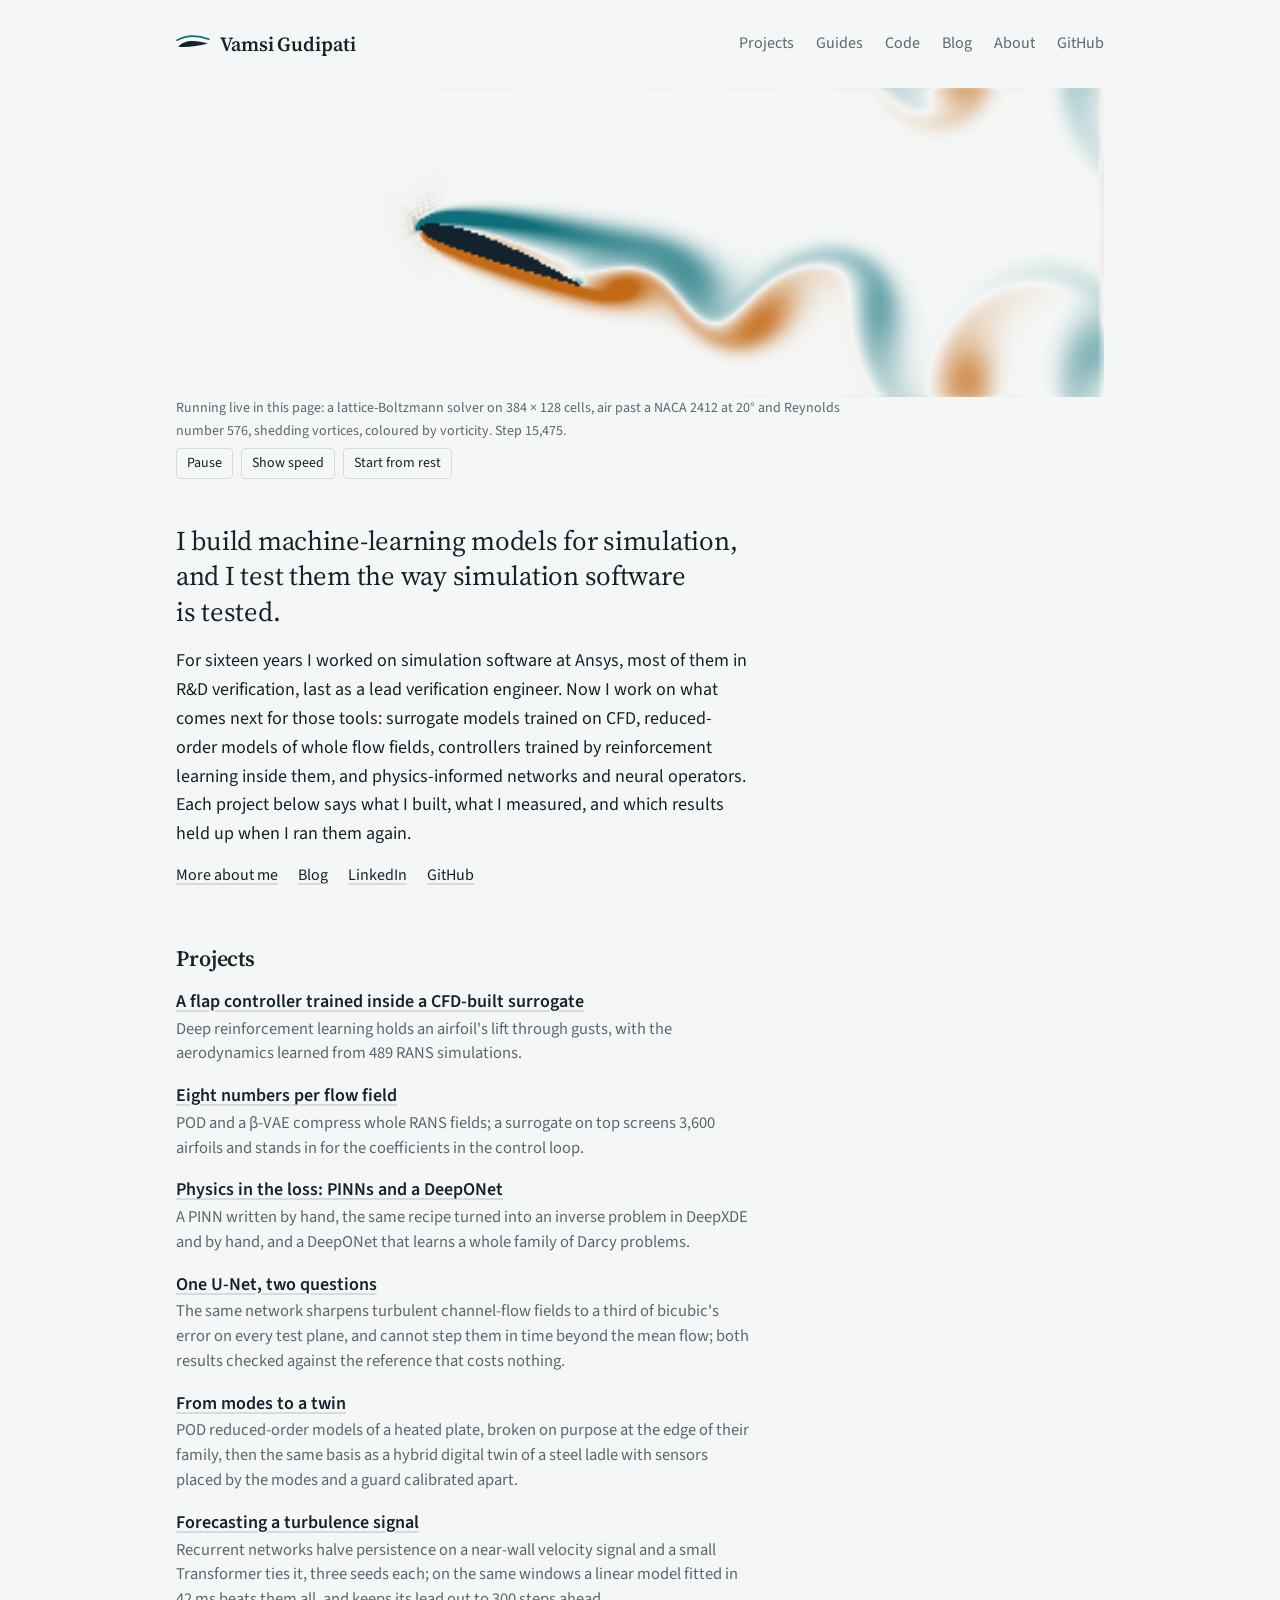
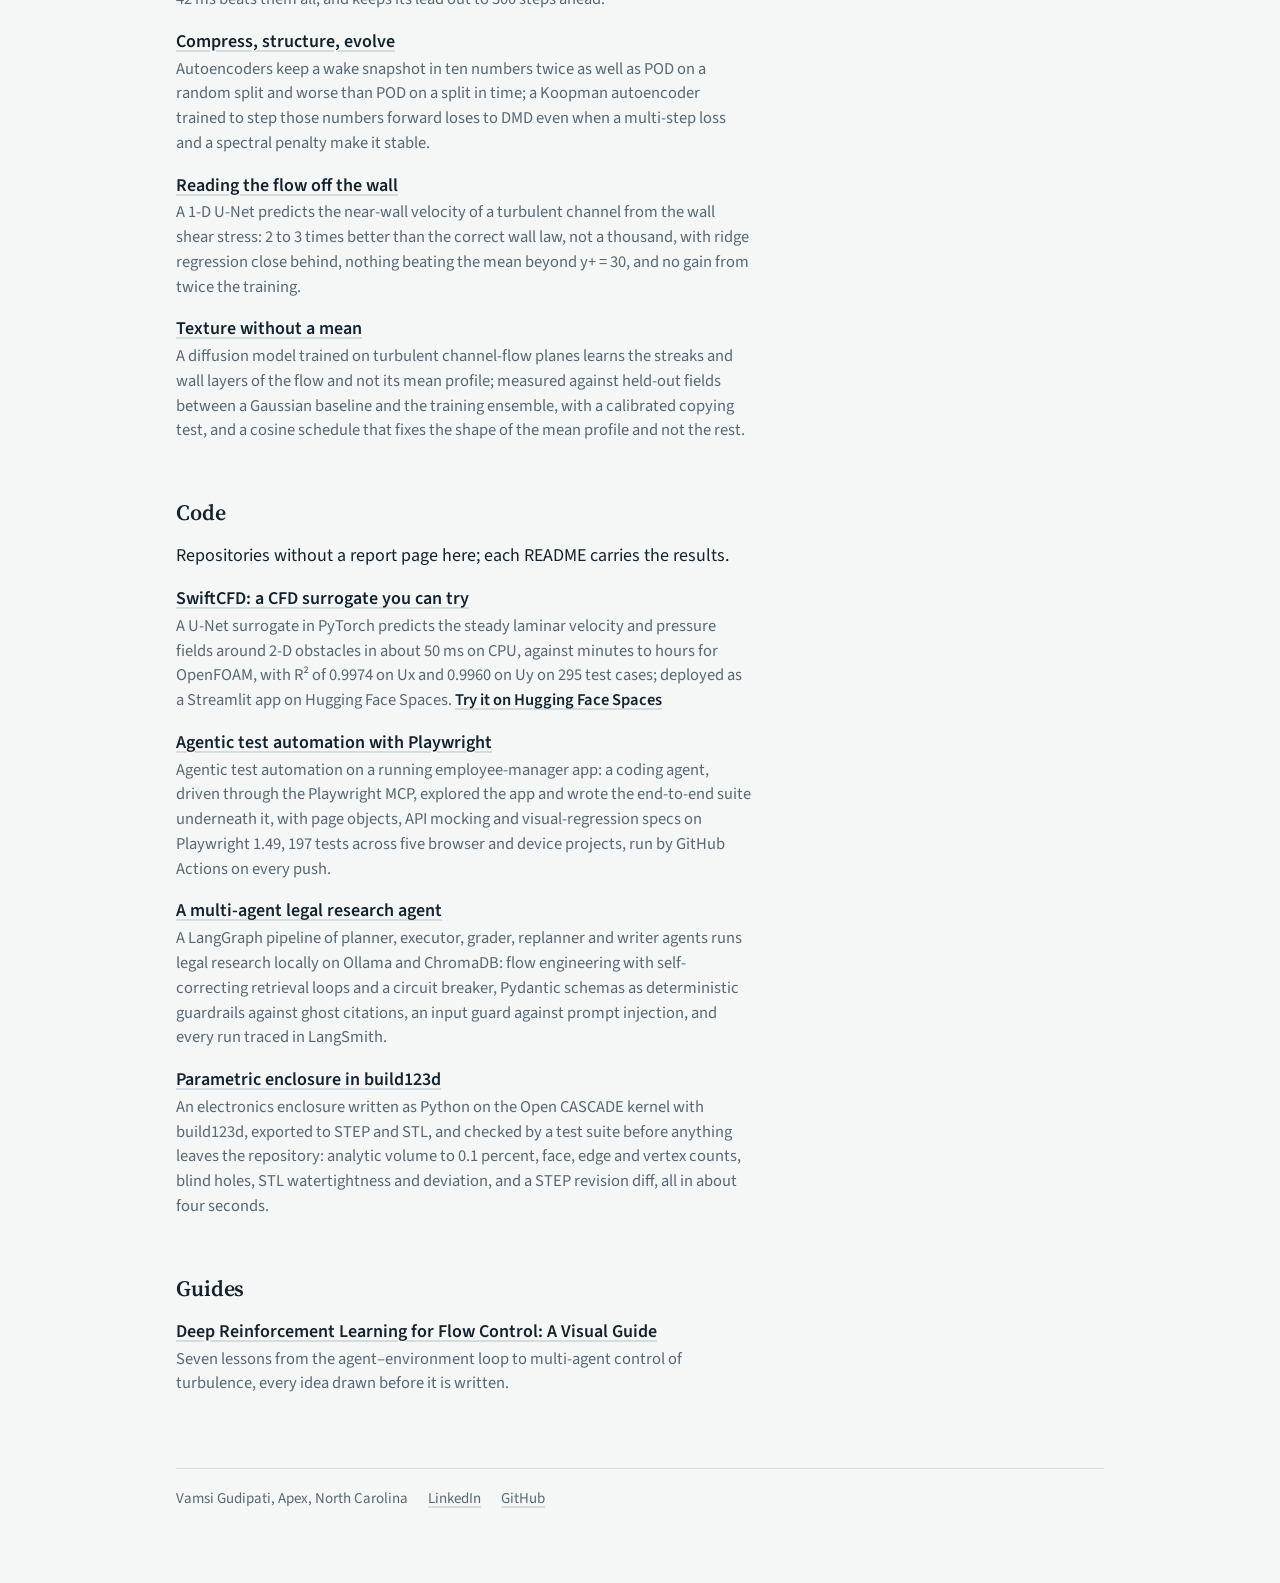
==== commit 361e9149: "Reword the Playwright entry in the Code section" ====
--- a/index.html
+++ b/index.html
@@ -79,7 +79,7 @@
 
 <h2 id="code">Code</h2>
 <p>Repositories without a report page here; each README carries the results.</p>
-<ul class="list"><li><a href="https://github.com/vamsigudipati/SwiftCFD">SwiftCFD: a CFD surrogate you can try</a><span>A U-Net surrogate in PyTorch predicts the steady laminar velocity and pressure fields around 2-D obstacles in about 50 ms on CPU, against minutes to hours for OpenFOAM, with R² of 0.9974 on Ux and 0.9960 on Uy on 295 test cases; deployed as a Streamlit app on Hugging Face Spaces. <a href="https://huggingface.co/spaces/vamsigudipati/SwiftCFD">Try it on Hugging Face Spaces</a></span></li><li><a href="https://github.com/vamsigudipati/Agentic_Test_Automation_Playwright">Agentic test automation with Playwright</a><span>A coding agent explored a running employee-manager app through the Playwright MCP and wrote the end-to-end suite underneath it: page objects, API mocking and visual-regression specs on Playwright 1.49, 197 tests across five browser and device projects, run by GitHub Actions on every push.</span></li><li><a href="https://github.com/vamsigudipati/Multi-Agent-Legal-RAG">A multi-agent legal research agent</a><span>A LangGraph pipeline of planner, executor, grader, replanner and writer agents runs legal research locally on Ollama and ChromaDB: flow engineering with self-correcting retrieval loops and a circuit breaker, Pydantic schemas as deterministic guardrails against ghost citations, an input guard against prompt injection, and every run traced in LangSmith.</span></li><li><a href="https://github.com/vamsigudipati/parametric-enclosure">Parametric enclosure in build123d</a><span>An electronics enclosure written as Python on the Open CASCADE kernel with build123d, exported to STEP and STL, and checked by a test suite before anything leaves the repository: analytic volume to 0.1 percent, face, edge and vertex counts, blind holes, STL watertightness and deviation, and a STEP revision diff, all in about four seconds.</span></li></ul>
+<ul class="list"><li><a href="https://github.com/vamsigudipati/SwiftCFD">SwiftCFD: a CFD surrogate you can try</a><span>A U-Net surrogate in PyTorch predicts the steady laminar velocity and pressure fields around 2-D obstacles in about 50 ms on CPU, against minutes to hours for OpenFOAM, with R² of 0.9974 on Ux and 0.9960 on Uy on 295 test cases; deployed as a Streamlit app on Hugging Face Spaces. <a href="https://huggingface.co/spaces/vamsigudipati/SwiftCFD">Try it on Hugging Face Spaces</a></span></li><li><a href="https://github.com/vamsigudipati/Agentic_Test_Automation_Playwright">Agentic test automation with Playwright</a><span>Agentic test automation on a running employee-manager app: a coding agent, driven through the Playwright MCP, explored the app and wrote the end-to-end suite underneath it, with page objects, API mocking and visual-regression specs on Playwright 1.49, 197 tests across five browser and device projects, run by GitHub Actions on every push.</span></li><li><a href="https://github.com/vamsigudipati/Multi-Agent-Legal-RAG">A multi-agent legal research agent</a><span>A LangGraph pipeline of planner, executor, grader, replanner and writer agents runs legal research locally on Ollama and ChromaDB: flow engineering with self-correcting retrieval loops and a circuit breaker, Pydantic schemas as deterministic guardrails against ghost citations, an input guard against prompt injection, and every run traced in LangSmith.</span></li><li><a href="https://github.com/vamsigudipati/parametric-enclosure">Parametric enclosure in build123d</a><span>An electronics enclosure written as Python on the Open CASCADE kernel with build123d, exported to STEP and STL, and checked by a test suite before anything leaves the repository: analytic volume to 0.1 percent, face, edge and vertex counts, blind holes, STL watertightness and deviation, and a STEP revision diff, all in about four seconds.</span></li></ul>
 <h2 id="guides">Guides</h2>
 <ul class="list"><li><a href="guides/drl-flow-control.html">Deep Reinforcement Learning for Flow Control: A Visual Guide</a><span>Seven lessons from the agent–environment loop to multi-agent control of turbulence, every idea drawn before it is written.</span></li></ul>
 </main>
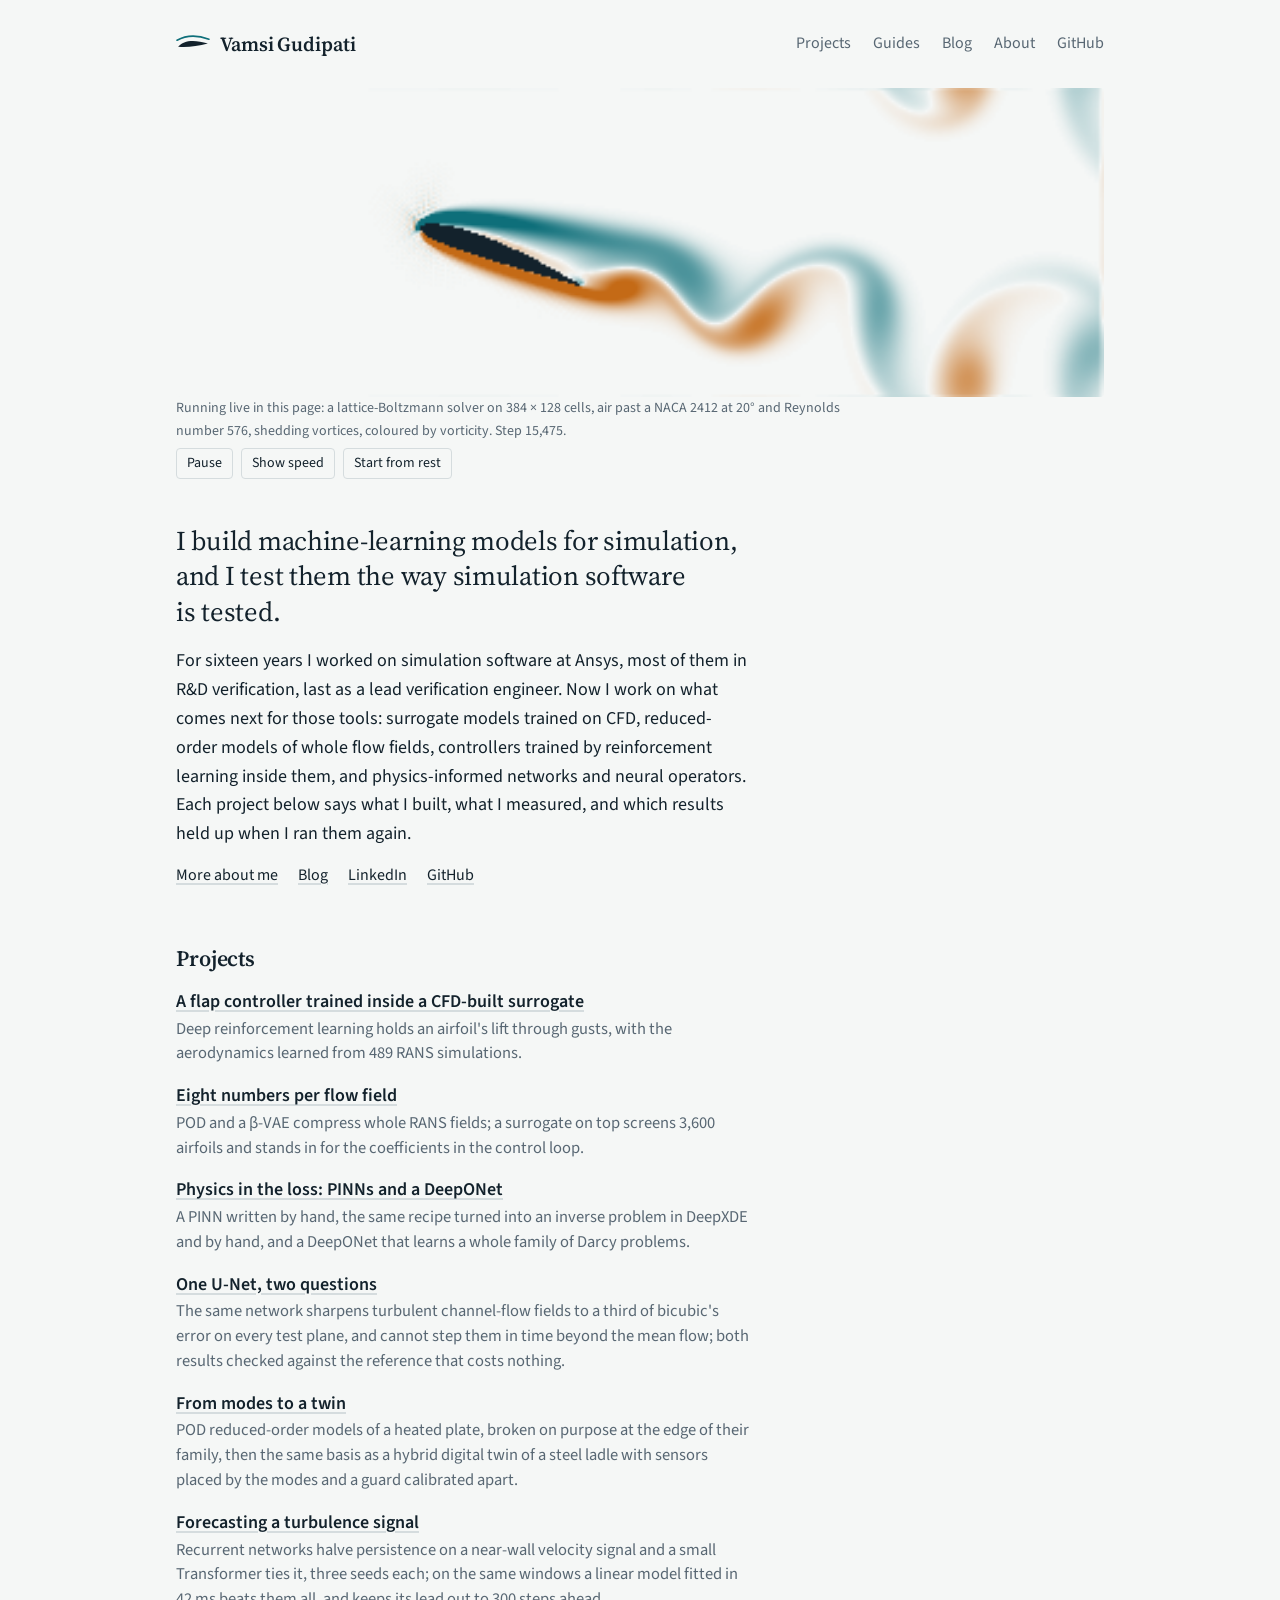
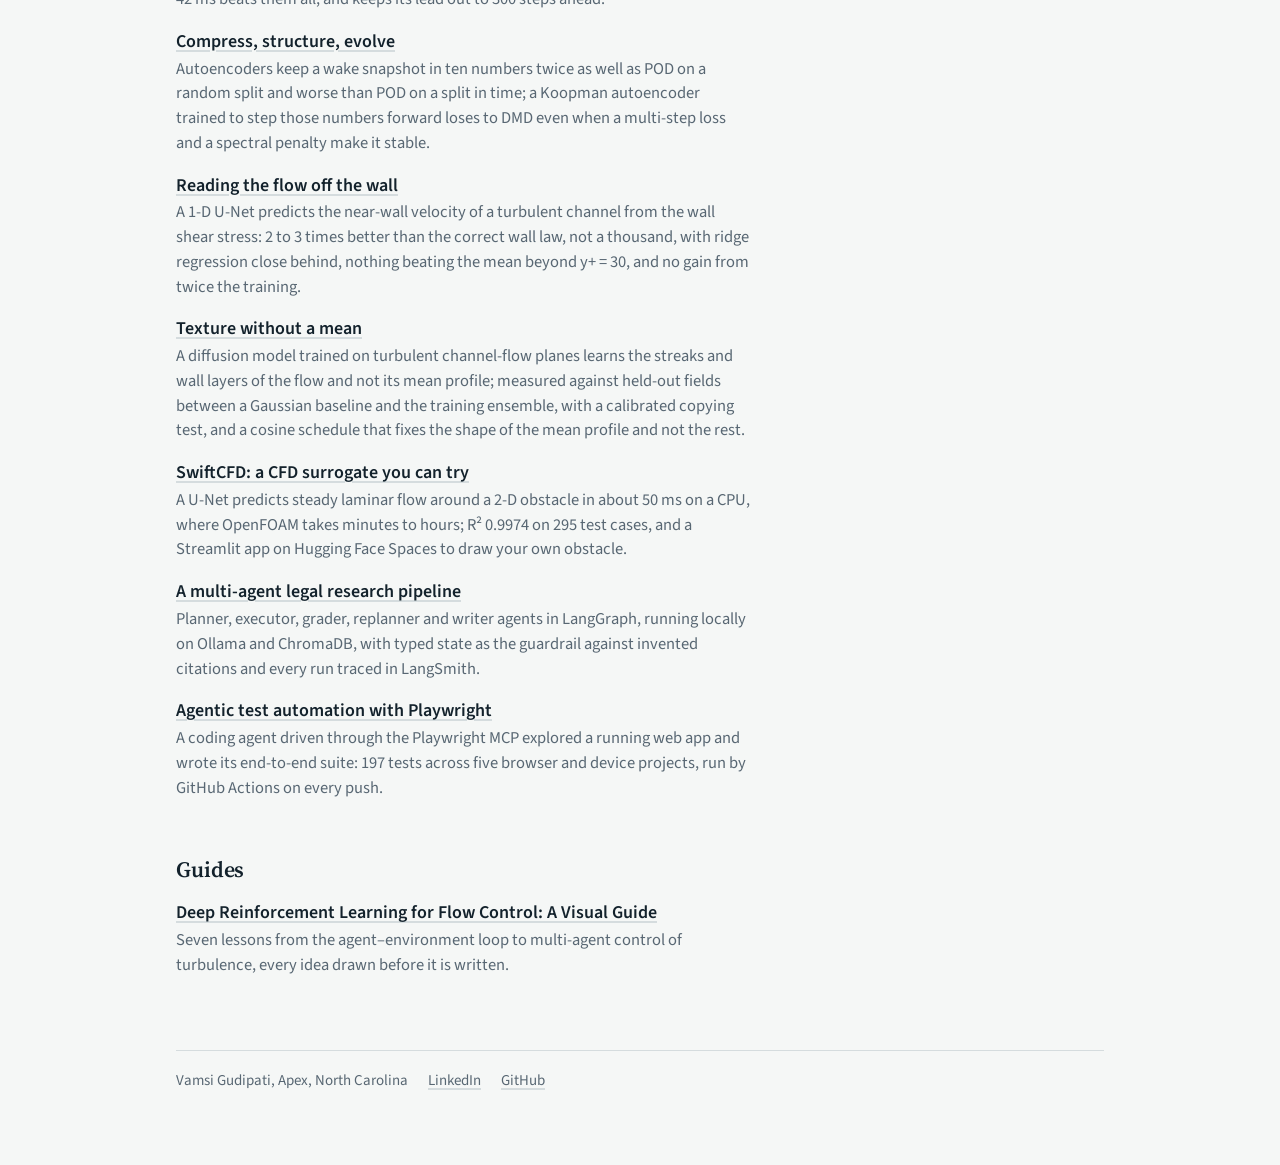
==== commit d7782715: "Fold the Code section into Projects; nav back to Projects, Guides, Blog, About, GitHub" ====
--- a/index.html
+++ b/index.html
@@ -63,7 +63,7 @@
 </head>
 <body>
 <div class="frame">
-<header class="site"><a class="brand" href="index.html"><svg viewBox="0 0 64 40" aria-hidden="true" class="mark"><path d="M4 25 C14 13 34 11 60 19 C40 24 20 27 4 25 Z" fill="currentColor"/><path d="M2 13 C18 4 40 3 62 11" fill="none" stroke="var(--tide)" stroke-width="3" stroke-linecap="round"/></svg><span>Vamsi Gudipati</span></a><nav class="site" aria-label="Site"><a href="index.html#projects">Projects</a><a href="index.html#guides">Guides</a><a href="index.html#code">Code</a><a href="blog.html">Blog</a><a href="about.html">About</a><a href="https://github.com/vamsigudipati">GitHub</a></nav></header>
+<header class="site"><a class="brand" href="index.html"><svg viewBox="0 0 64 40" aria-hidden="true" class="mark"><path d="M4 25 C14 13 34 11 60 19 C40 24 20 27 4 25 Z" fill="currentColor"/><path d="M2 13 C18 4 40 3 62 11" fill="none" stroke="var(--tide)" stroke-width="3" stroke-linecap="round"/></svg><span>Vamsi Gudipati</span></a><nav class="site" aria-label="Site"><a href="index.html#projects">Projects</a><a href="index.html#guides">Guides</a><a href="blog.html">Blog</a><a href="about.html">About</a><a href="https://github.com/vamsigudipati">GitHub</a></nav></header>
 <script type="application/octet-stream" id="flow-state">Q0S6Q7lDuUO5Q7pDukO6Q7pDukO6Q7tDu0O7Q7xDvUO+Q79DwUPCQ8RDxkPHQ8lDy0PNQ89D0kPUQ9dD2kPeQ+JD5UPpQ+5D8kP3Q/[base64]/TGdMkEy4TOBMB00uTVRNek2gTcRN6E0MTi9OUU5yTpNOsk7STvBODU8qT0ZPYU97T5VPrU/FT9tP8U8FUBhQKlA7UEtQWlBnUHRQf1CIUJBQl1CdUKFQpFClUKVQo1CgUJtQlFCMUINQeFBrUF1QTlA9UCtQGFADUO5P2E/[base64]/6j5yPvk9fz0CPX889ztnO9U6RjrFOVw5Fzn9OBE5UTm4OT463DqJO0A8/Dy6PXk+OT/7P79AiUFaQjVDHEQQRRFGHUcxSEtJZUp7S4ZMhE1uTkJP+0+YUBVRcFGrUcNRuVGMUTxRyVAzUH5PsE7RTehM/ksXSzlKZUmcSN9HK0eCRuBFRUWwRB9EkUMGQ3xC80FpQd5AUEDAPys/kj71PVM9rDwEPFo7szoPOnE52zhMOMU3RzfSNmU2AzasNWE1IzXyNM00tDSmNKE0ozSqNLM0vTTENMQ0Q0S5Q7lDuUO5Q7lDuUO5Q7lDuUO5Q7pDukO6Q7tDvEO9Q75Dv0PBQ8JDxEPGQ8dDyUPLQ81D0EPSQ9VD2EPcQ99D40PnQ+tD70P0Q/hD/UMDRAhEDkQVRBtEIkQqRDJEOkRCREtEVEReRGhEckR9RIlElUSiRK9EvUTLRNpE6kT6RAtFHEUuRUFFVEVoRX1Fk0WpRcBF2EXxRQpGJUZARlxGeEaVRrNG0kbyRhJHM0dVR3hHm0e/R+NHCUguSFVIfEijSMtI80gcSUVJbkmYScJJ7EkWSkFKa0qWSsFK60oWS0FLa0uVS79L6UsSTDtMZEyNTLVM3EwETStNUU13TZxNwU3lTQlOLE5OTm9OkE6wTs9O7k4MTyhPRU9gT3pPlE+sT8RP20/wTwRQGFAqUDtQSlBZUGZQclB8UIZQjVCUUJlQnFCeUJ5QnVCaUJVQj1CHUH5Qc1BmUFhQSFA3UCVQEVD8T+VPzk+2T51Pg09oT01PMk8XT/xO4k7ITq5Olk5/TmlOVU5DTjJOJE4YTg5OB04DTgFOAk4HTg5OGE4lTjVOSE5dTnVOjk6qTsZO5E4CTyFPP09cT3hPkk+pT75Pz0/cT+VP6U/oT+JP1U/DT6tPjE9oTz1PC0/UTpdOVU4NTsBNbk0YTb5MYEz+S5pLMkvISltK7Ul8SQpJl0gjSK1HNke/RkdGzkVURdpEYETlQ2lD7UJwQvNBdkH4QHpA+z98P/w+fD78PXk99DxqPNk7QTukOgg6djn6OKA4cThxOKA4+DhxOQQ6qTpXOws8wTx3PSw+4D6UP0pABEHEQY5CYkNDRDFFKUYqRzFIOEk7SjVLI0wATclNek4RT4xP6E8kUEJQQFAeUN1PfE/8Tl9Oqk3jTBJMPUtpSpxJ2EgdSGxHxUYnRpBF/0RzROtDZkPjQmJC4EFdQdlAU0DJPzs/qT4RPnU91TwxPIw76DpHOqk5EjmAOPQ3cDfzNn82FDa1NWI1HTXlNLs0njSNNIY0iDSONJg0ojSpNKk0Q0S4Q7hDuEO4Q7hDuEO4Q7hDuEO4Q7hDuUO5Q7pDu0O8Q71DvkO/Q8FDwkPEQ8ZDx0PJQ8tDzkPQQ9ND1kPZQ9xD4EPkQ+hD7EPwQ/VD+kP/[base64]/TeRNB04qTk1Obk6PTq9Oz07uTgxPKU9FT2FPfE+VT65Pxk/cT/JPBlAZUCtQPFBMUFpQZ1ByUHxQhVCMUJJQllCZUJlQmVCWUJJQjFCEUHtQb1BjUFRQRFAzUB9QC1D1T95PxU+sT5JPd09bTz9PIk8GT+lOzU6yTpdOfU5lTk5OOU4mThROBk75TfBN6U3lTeVN503tTfZNA04TTiZOPE5VTnBOjk6vTtBO804XTztPX0+CT6RPw0/hT/tPEVAjUDBQOFA7UDdQLVAdUAVQ50/DT5dPZU8sT+1Op05cTgxOtk1cTf1Mm0w0TMtLXkvvSn1KCkqUSR1JpUgrSLBHNUe4RjtGvUU+Rb9EP0S/Qz5DvEI6QrdBNEGvQCtApT8fP5c+Dz6FPfg8ZzzPOy87iTriOUE5sjhCOPw35Tf/N0Q4rzg1Oc85dDogO887fTwpPdI9eT4gP8Y/cEAfQdVBlkJiQzpEHUUIRvhG6UfXSL5Jm0poSyVMzExdTdRNME5wTpROm06GTlVOB06eTRtNgUzVSx5LYUqkSexIOkiQR+5GVUbERThFs0QyRLRDOUPAQkdCzkFUQdhAWUDXP1E/xT41PqA9Bj1pPMk7KTuLOu85VjnBODI4pzcjN6c2NTbNNXM1JjXnNLc0ljSBNHg0eDR+NIg0kjSaNJo0Q0S3Q7dDt0O3Q7dDt0O3Q7dDt0O3Q7dDuEO4Q7lDuUO6Q7tDvUO+Q79DwUPCQ8RDxUPHQ8lDy0POQ9FD00PXQ9pD3UPhQ+VD6UPtQ/FD9kP7QwBEBkQMRBJEGEQfRCdELkQ2RD5ER0RQRFlEY0RtRHhEg0SPRJtEqES2RMRE0kThRPFEAUUSRSNFNUVIRVxFcEWFRZtFsUXIReBF+UUSRi1GSEZjRoBGnUa7RtlG+EYZRzlHW0d9R6BHxEfoRw1IMkhYSH9IpkjNSPVIHUlFSW5JmEnBSetJFUo/SmlKlEq+SuhKE0s9S2dLkUu7S+RLDkw3TGBMiEyxTNlMAE0oTU5NdE2aTb9N5E0ITitOTU5vTpFOsU7RTvBODk8sT0hPZE9/T5lPsk/JT+BP9k8KUB1QL1BAUE9QXVBpUHVQflCGUI1QklCVUJZQllCUUJBQilCDUHlQblBhUFJQQlAwUBxQBlDwT9dPvk+jT4hPa09OTzBPEk/[base64]/UD/CPjM+oj0OPXc82DszO4U61DklOYQ4/jefN283cDegN/g3bzj8OJg5OzriOok7LjzPPG09Bz6fPjY/zj9rQA1BuUFvQi9D+kPMRKRFfUZURyVI7kiqSVlK9Up/S/NLT0yTTL1Mz0zHTKdMbkwdTLRLN0upSg9KbknKSClIjEf1RmVG3EVZRdtEY0TtQ3tDC0OcQixCvUFMQdlAY0DpP2s/6T5gPtM9QT2rPBE8dzvcOkI6qTkTOX847zdlN+I2Zzb4NZU1QDX6NMQ0njSFNHk0dzR8NIU0kDSYNJg0Q0S3Q7ZDtkO2Q7ZDtkO2Q7ZDtkO2Q7ZDtkO3Q7dDuEO5Q7pDu0O8Q75Dv0PAQ8JDw0PFQ8dDyUPLQ85D0UPUQ9dD2kPeQ+FD5UPpQ+1D8kP3Q/[base64]/8TxBQI1A1UEZQVVBiUG5QeVCCUIlQj1CTUJVQlVCTUJBQilCDUHpQblBhUFJQQVAuUBpQA1DrT9JPt0+bT35PYE9BTyJPAk/iTsJOok6DTmVOSE4sThNO+03lTdJNwk20TapNo02gTaFNpk2vTbxNzU3jTfxNGk47TmBOiE6zTuBOD08/T3BPok/STwFQL1BZUH9QolC/UNZQ6FDyUPVQ8FDkUM9QslCNUGBQK1DuT6lPXk8MT7NOVU7xTYhNHE2rTDZMv0tES8hKSUrJSUdJxEg/SLpHNEetRiZGnUUVRYtEAUR2Q+pCXkLQQUFBskAhQI8/+z5mPs89Nj2YPPQ7SjuWOtw5IjlwONU3XDcQN/Y2DTdQN7U3MzjDOF05/DmcOjo71TtsPP08iz0UPps+Ij+rPzlAzkBsQRNCw0J7QzlE+ES2RW9GIkfMR2tI/Eh9Se1JSUqQSsJK30rlStdKtEp8SjFK0kljSehIZUjeR1ZH0UZPRtJFW0XoRHlEDkSmQ0BD20J3QhNCrUFGQd1AcUABQIw/Ej+TPg8+hT33PGY80Ts7O6Q6DDp0Od44Sji6Ny83rjY2Nss1bjUhNeU0uDSbNIs0hjSKNJM0njSlNKU0Q0S2Q7VDtUO1Q7VDtUO1Q7VDtUO1Q7VDtUO2Q7ZDt0O4Q7lDukO7Q7xDvUO+Q8BDwUPDQ8VDx0PJQ8xDzkPRQ9RD10PbQ95D4kPlQ+lD7kPyQ/dD/[base64]/vTwVQGVAsUD5QTlBdUGpQdVB/UIdQjlCTUJVQllCVUJJQjVCFUHxQcFBjUFNQQlAvUBlQAlDpT85Psk+VT3ZPVk81TxNP8k7PTq1OjE5qTkpOK04OTvJN2E3BTa1Nm02NTYJNe014TXpNf02KTZlNrE3FTeJNA04pTlNOgE6xTuVOG09ST4tPxE/8TzNQaFCaUMhQ8VAVUTNRSVFYUV9RXlFTUUBRJFH/UNBQmVBaUBJQw09sTw9PrE5DTtRNYk3rTHBM80tzS/BKa0rlSV5J1UhLSMBHNUepRhxGj0UBRXJE40NSQ8FCL0KcQQhBc0DcP0M/qD4MPm09yjwiPHM7uzr7OTc5eDjINzY3zTaWNpA2ujYJN3Y3+DeHOB05tjlOOuQ6dTsAPIY8Bj2BPfg9bj7jPls/2D9dQOlAfkEaQrtCXkMBRKJEPkXURWJG5kZeR8lHJUhwSKpI0kjoSO1I4EjDSJVIVkgISK5HS0fiRnZGCkafRTdF00RxRBNEt0NcQwNDq0JTQvpBoEFDQeVAg0AdQLI/Qz/OPlM+1D1PPcY8OTypOxU7fzroOVA5uDgjOJM3CjeLNhg2tDVfNRs16DTFNLE0qTSrNLM0vTTFNMU0Q0S1Q7VDtEO0Q7RDtEO0Q7RDtEO0Q7RDtEO1Q7VDtkO2Q7dDuEO5Q7pDu0O8Q75Dv0PBQ8JDxEPHQ8lDy0POQ9FD1EPXQ9pD3kPhQ+VD6UPuQ/[base64]/TqJOxE7lTgVPJE9DT2BPfU+YT7NPzE/kT/[base64]/k+Vz6zPQw9YDytO/I6LjpkOZg41zctN6g2UTYtNjk2cDbJNjo3vDdHONg4ajn6OYc6DjuPOwk8fDzpPFA9sz0UPnY+2z5FP7Y/LkCtQDBBtkE+QsRCSUPJQ0ZEvEQqRZBF6kU5RnpGrkbVRu1G+Ub3RudGyUadRmVGI0baRYtFOkXoRJZERkT3Q6lDXUMRQ8ZCe0IvQuJBlEFDQe9AmEA9QN4/ej8QP6E+LD6yPTI9rjwlPJc7BDtuOtU5OzmjOA44fzf5Nn42Eja2NWo1MDUHNe404jThNOc08TT5NPk0Q0S0Q7RDs0OzQ7NDs0OzQ7JDs0OzQ7NDs0OzQ7RDtEO1Q7ZDt0O3Q7hDuUO6Q7xDvUO+Q8BDwkPEQ8ZDyUPLQ85D0UPUQ9dD2kPdQ+FD5UPpQ+1D8kP3Q/[base64]/aT/JPCVAeUDJQRVBWUGZQc1B/UIpQklCYUJxQnlCeUJxQl1CQUIdQe1BtUF1QSlA1UB5QBFDpT8xPrE+LT2hPRE8fT/lO0k6rToROXU42ThFO7U3KTapNjE1wTVhNQ00zTSZNHk0aTRxNJE0wTUNNW016TZ5NyE33TSxOZk6kTudOLE91T75PCVBUUJ1Q5VAoUWhRolHVUQBSJFI9Uk5SU1JOUj5SI1L9UctRkFFKUftQo1BCUNpPa0/1TnpO+k12Te5MY0zWS0ZLtUoiSo5J+khkSM9HOEeiRgpGc0XbREJEqUMOQ3NC10E5QZpA+T9WP7A+CD5dPa08+Ds7O3Q6pTnROAI4QzeiNis25jXTNe01LjaMNv02fTcEOI84GTmiOSY6ozoaO4k77ztOPKU89jxDPY892z0qPn4+2D45P54/BkBxQN1ASUG0QR5ChULpQklDokPzQz1EfUS0ROFEBUUeRS1FMEUnRRJF8kTJRJlEY0QrRPBDtUN5Qz5DAkPGQolCS0INQsxBikFFQf5AskBjQBBAtz9ZP/Y+jT4fPqo9MD2vPCg8mjsHO2861Tk6OaE4DTiBNwA3jDYoNtQ1kzVjNUQ1NDUvNTM1PDVDNUM1Q0SzQ7NDskOyQ7JDskOxQ7FDsUOxQ7JDskOyQ7JDs0O0Q7RDtUO2Q7dDuEO4Q7pDu0O8Q75Dv0PBQ8RDxkPIQ8tDzUPQQ9ND1kPZQ9xD4EPkQ+hD7EPxQ/[base64]/04gT0BPX099T5pPtk/RT+tPA1AaUC9QQ1BVUGZQdVCCUI1Ql1CeUKNQplCmUKRQoFCZUJBQhFB2UGVQUlA8UCNQCVDsT81Pq0+IT2NPPU8VT+xOwk6YTm5ORE4bTvJNy02lTYJNYU1DTSlNEk3/TPFM6EzkTOZM7Uz7TA9NKk1MTXNNok3XTRJOUk6YTuNOMU+DT9dPLFCBUNZQKFF2UcBRA1I/[base64]/k7OTxyPKc82zwPPUY9gj3EPQo+VT6jPvQ+Rz+cP/M/S0CkQP1AVEGpQflBRkKNQs9CC0NBQ29Dk0OtQ7pDvEO0Q6JDiUNrQ0hDIkP7QtFCpkJ6QkxCHULsQblBg0FLQRBB0UCOQEdA+z+qP1Q/+D6XPi4+vz1IPck8Qjy0Ox87hTrqOU85tzgmOJ83JDe4Nl02EzbcNbY1oDWYNZk1oDWnNac1Q0SzQ7JDskOxQ7FDsEOwQ7BDsEOwQ7BDsUOxQ7FDskOyQ7NDs0O0Q7VDtkO2Q7dDuUO6Q7tDvUO/Q8FDw0PFQ8hDykPNQ89D0kPVQ9hD20PfQ+ND50PrQ/BD9UP6QwBEBUQLRBFEF0QeRCRELEQzRDtERERNRFZEYERqRHVEgESLRJdEo0SwRL1Ey0TaROlE+UQJRRpFLEU/RVJFZkV6RY9FpUW8RdNF60UERh1GOEZTRm9GjEaqRshG6EYIRyhHSkdsR45HskfWR/tHIEhGSG1IlEi8SOVIDkk3SWFJi0m2SeBJC0o2SmJKjUq5SuVKEUs9S2lLlUvBS+1LGUxETHBMm0zGTPBMGk1ETW1Nlk2/TedNDk41TltOgU6mTspO7U4QTzFPUk9xT5BPrU/KT+RP/k8XUC1QQ1BWUGhQeVCHUJNQnlCmUKtQr1CwUK9Qq1CkUJtQj1CBUG9QXFBFUCtQD1DxT9BPrE+HT2BPN08MT+BOs06GTllOK07+TdJNp01/TVhNNE0TTfVM3EzHTLdMrUyoTKlMsUzATNVM8kwXTUJNdU2wTfFNOU6HTttOM0+PT+5PT1CwUBBRblHIUR1SbFKyUvBSI1NKU2VTdFN1U2hTTlMmU/BSr1JhUgdSo1E2UcBQQlC9TzNPo04PTnhN3UxBTKNLBEtjSsJJIUmASN9HPUecRvpFWUW3RBVEckPOQilCg0HcQDJAhz/YPic+cj24PPg7MDteOoM5ojjEN/U2Qza6NWE1OjVBNW01tzUWNoQ2+zZ3N/Y3czjsOF85yzktOoY61DoYO1A7fzulO8Q73zv4OxM8MTxUPHs8qDzaPBA9Sz2KPc49Fz5kPrY+Cz9iP7k/EkBqQMBAFUFnQbNB+EEzQmNCh0KeQqtCr0KqQqBCkEJ8QmVCTEIwQhFC8EHNQadBf0FUQSVB80C9QIRARUACQLo/bD8YP70+Wz7vPXo9/Dx0POM7TTuyOhc6fTnpOF043DdpNwY3tDZ1Nkc2KzYeNhs2IDYmNiY2Q0SyQ7FDsUOwQ7BDr0OvQ69Dr0OvQ69Dr0OwQ7BDsEOxQ7FDskOyQ7NDtEO0Q7VDtkO3Q7lDukO8Q75DwEPCQ8RDxkPJQ8tDzkPQQ9ND1kPaQ91D4UPlQ+pD7kPzQ/hD/[base64]/[base64]/[base64]/0EAQvtB80HnQdhBxkGxQZlBfkFgQT5BGkHxQMVAlUBgQCdA6D+jP1c/Aj+kPjo+xj1GPb08KzyUO/o6YDrKOTo5tDg7ONA3djcvN/o21jbDNrw2vjbDNsM2Q0SxQ7FDsEOvQ69DrkOuQ65DrkOuQ65DrkOuQ69Dr0OvQ7BDsEOxQ7FDskOyQ7NDtEO1Q7ZDuEO5Q7tDvUO/Q8FDw0PFQ8dDyUPMQ89D0UPUQ9hD20PfQ+ND6EPsQ/FD9kP7QwBEBUQLRBFEF0QdRCRELEQ0RDxERERNRFdEYERqRHVEgESLRJdEo0SwRL5EzETbROtE+0QMRR1FL0VCRVVFaUV+RZRFqkXBRdlF8kUMRiZGQkZeRntGmUa3RtdG90YYRzlHXEd/R6NHyEftRxRIO0hiSIpIs0jdSAZJMUlcSYdJskneSQpKN0pjSpBKvUrqShhLRUtzS6BLzkv7SyhMVUyCTK9M20wHTTJNXk2JTbNN3U0HTjBOWE5/TqdOzU7yThdPOk9dT39Pn0++T91P+U8VUC5QR1BeUHJQhVCWUKVQslC8UMRQyVDMUMxQyVDDULtQrlCfUI1QeFBfUENQJFACUN1PtU+LT15PL0/+TstOl05iTi1O903CTY5NW00qTftMz0ymTIJMYkxHTDJMJEwcTBtMI0wyTEpMa0yVTMlMBU1MTZtN801TTrtOKU+dTxZQkVAOUYtRBVJ8Uu1SVlO1UwhUT1SIVLFUyVTRVMhUrlSDVEhU/VOkUz1TylJMUsRRNFGcUP9PXE+2TgxOYE2zTARMVUumSvdJSUmbSO5HQkeWRutFQEWVROpDPkOSQuVBNkGGQNM/Hj9mPqo96TwhPFI7eDqVOao4wDfiNh42fzUPNc80vDTQNAI1TDWmNQ02ezbtNl83zzc7OJ84+jhKOY85xznyOQ86HjogOhY6AjroOcs5rzmXOYQ5eDlzOXY5gTmWObU54DkXOlo6qToDO2g71ztOPM08UD3XPV0+4D5aP8s/LkCDQMpABEEzQVdBckGHQZVBnUGhQaJBnkGXQY1Bf0FvQVtBREEpQQtB6kDEQJpAa0A2QPk/tD9kPwg/oD4qPqo9Hz2NPPc7XzvIOjc6rTkuOb04XDgMOM83pDeJN303fDd/N383Q0SwQ7BDr0OuQ65DrUOtQ61DrUOtQ61DrUOtQ61DrkOuQ65Dr0OvQ69DsEOwQ7FDskOzQ7RDtUO2Q7hDukO8Q71Dv0PBQ8NDxUPHQ8pDzEPPQ9JD1UPZQ91D4UPlQ+lD7UPyQ/dD/EMBRAZEDEQSRBlEH0QnRC5ENkQ/[base64]/5TsJOik5RThdO3U2jTWlNMk37TMhMl0xqTEFMHUz/S+dL1UvLS8lLz0veS/dLGkxHTH5MwEwMTWNNxE0uTqFOHE+eTyVQsFA+UctRV1LeUl9T2FNGVKdU+VQ8VW1VjFWXVZBVdVVIVQlVuVRYVOlTbVPlUlNSt1EVUWxQv08NT1lOpE3tTDVMfkvHShFKXEmoSPVHQ0eTRuJFM0WERNVDJkN2QsVBEkFeQKg/7j4yPnE9qjzcOwU7JDo6OUo4XzeENsc1MzXONJc0izSiNNQ0HDVzNdU1PzasNhk3gzfoN0Y4mTjhOB05SzlrOXs5fDluOVE5KDn2OMA4iDhUOCU4/jfgN8w3wTfDN9E37jcaOFY4ojj+OGg54TlnOvc6kTsvPNA8bj0GPpM+Ez+FP+c/OkCAQLtA60ASQTJBS0FfQW9BekGBQYRBhEGBQXtBckFlQVZBQ0EtQRNB9EDPQKRAb0AvQOI/iD8fP6k+KD6ePQ09eDzkO1I7xjpEOs05ZTkNOcg4lDhzOGE4WzhdOF04Q0SwQ69DrkOtQ61DrEOsQ6xDrEOsQ6xDrEOsQ6xDrEOtQ61DrUOtQ65DrkOuQ69Dr0OwQ7FDskO0Q7VDt0O4Q7pDvEO9Q79DwUPDQ8VDx0PKQ8xDz0PTQ9ZD2kPdQ+FD5UPpQ+5D8kP3Q/[base64]/2TrtOfk5ATgFOwk2CTURNBk3LTJJMXEwpTPxL00uwS5RLf0tyS25Lc0uBS5pLvkvuSylMb0zCTCBNik3/TX9OCE+ZTzBQzVBsUQ1Sq1JGU9lTZFTiVFJVslUAVjpWX1ZvVmpWTlYeVtpVg1UaVaJUG1SHU+lSQlKTUd5QJFBnT6hO6E0nTWZMp0voSipKbkm0SPtHREeORtpFJkVzRMBDDUNaQqZB8EA5QH8/wj4BPjw9cDycO7861znnOPQ3CTczNn819TSZNGo0YjR6NKs08DRENaI1CDZwNtg2PTecN/M3QDiAOLM42DjuOPM45zjKOJw4YDgYOMk3eDcpN+E2oTZrNkA2IjYSNhE2ITZCNng2wTYeN443EDijOEQ58TmmOl47FjzIPG89Cj6VPg8/ej/XPyZAakCjQNRA/kAiQUBBWUFuQX9BjUGXQZ5Bo0GlQaRBoEGaQZBBgkFvQVVBMkEDQcdAfEAiQLk/Qz/DPjo+qz0bPYs8/zt6O/86kToyOuQ5qTl/OWc5XTldOV05Q0SvQ65DrUOtQ6xDq0OrQ6tDq0OrQ6tDq0OrQ6tDq0OrQ6tDq0OsQ6xDrEOsQ6xDrUOuQ69DsEOxQ7JDtEO1Q7ZDuEO5Q7tDvEO+Q8BDwkPEQ8ZDyUPMQ89D0kPWQ9lD3UPgQ+RD6EPsQ/FD9kP7QwBEBkQMRBJEGUQgRCdEL0Q2RD9ER0RQRFpEZERuRHlEhUSSRJ5ErES6RMlE2EToRPlECkUcRS9FQ0VXRW1Fg0WaRbJFy0XlRQBGHEY5RlZGdUaURrRG1Ub3RhpHPkdjR4lHr0fWR/9HJ0hRSHtIpkjSSP5IKklXSYVJs0nhSRBKP0puSp5Kzkr+Si5LXkuOS79L70sfTE9MfkyuTN1MDE07TWpNmE3GTfNNIE5MTnhOok7NTvZOHk9GT21Pk0+3T9tP/U8dUD1QWlB2UJBQqFC+UNFQ4lDxUPxQBVELUQ5RDFEJUQFR9VDlUNJQulCeUH9QWlAyUAZQ1k+jT2xPMk/1TrVOdE4wTuxNp01hTR1N2UyYTFhMHEzkS7FLg0tbSzpLIUsRSwlLDEsaSzJLV0uJS8dLE0xsTNJMRk3GTVNO6k6MTzVQ5VCZUU5SAlOyU1tU+VSKVQtWelbUVhhXRVdaV1ZXOVcGV7xWXVbqVWdV1FQzVIdT0lIWUlNRjVDDT/hOLU5hTZdMzksGS0FKfkm+SP9HQ0eIRtBFGEViRKtD9kI/QohB0EAVQFk/mT7UPQs9OzxiO386kTmdOKk3wDbxNUU1xDRwNEc0QTRZNIg0yjQbNXU11jU7Np42/jZYN6k37zcoOFQ4cDh8OHc4YDg2OPk3qzdQN+s2gjYbNro1YjUXNdg0qDSINHk0fTSWNMY0DDVqNd41aTYHN7c3djg+OQw62jqjO2I8Ez21PUc+xz44P5s/8T88QH1AtkDpQBVBPEFfQX1BmEGwQcVB10HnQfVBAEIKQhBCFEITQgtC+kHeQbRBekExQddAb0D6P3s/9T5qPt49VD3OPFE83jt5OyQ74DqvOpA6gTqAOoA6Q0SuQ61DrUOsQ6tDqkOqQ6pDqkOqQ6pDqkOqQ6pDqkOqQ6pDqkOqQ6pDqkOqQ6pDq0OrQ6xDrUOuQ69DsEOyQ7NDtEO1Q7ZDuEO5Q7tDvEO+Q8BDw0PFQ8hDy0POQ9FD1EPXQ9tD3kPiQ+ZD6kPuQ/ND+EP+QwNECkQQRBZEHUQkRCxENEQ8RERETkRXRGJEbER4RIREkESeRKtEukTJRNhE6UT6RAxFH0UyRUdFXEVzRYpFokW7RdZF8UUNRipGR0ZmRoZGp0bIRutGDkczR1lHf0emR89H+EchSExId0ijSM9I/EgpSVdJhkm1SeRJFEpESnVKpkrXSgdLOUtqS5tLzUv+Sy9MYEyRTMFM8kwiTVJNgk2xTeBNDk48TmlOlk7CTu1OF09BT2lPkU+3T91PAVAjUERQZFCCUJ5Qt1DPUOVQ91AHURVRH1EmUSpRKlEmUR9RFFEEUfBQ2FC7UJpQdFBKUBtQ6E+xT3ZPOE/[base64]/cz6sPd88CzwtO0Y6VDldOGo3hTa8NRk1oDRTNC00KDQ/NG00rDT5NFA1rTUNNm02yDYdN2g3qDfbNwA4FDgYOAo46TezN2k3DTegNic2qTUrNbM0RjTnM5czVzMpMw4zCDMaM0QziDPnM1808TSaNVY2JDf9N904vjmaOm07MzzqPI89Ij6mPho/gT/cPy1AdUC1QO9AJEFTQX9Bp0HLQe5BDUIrQkhCYkJ8QpNCqEK5QsRCxkK9QqZCgEJIQgBCp0FAQc5AUUDPP0k/wj4+PsA9Sj3gPIQ8OTwBPNs7xzvEO8Q7Q0StQ61DrEOrQ6pDqUOpQ6lDqUOoQ6hDqEOpQ6lDqUOpQ6hDqEOoQ6hDqEOoQ6hDqEOpQ6lDqkOrQ6xDrUOuQ69DsEOxQ7JDs0O0Q7VDt0O4Q7pDvEO/Q8FDxEPGQ8lDy0POQ9FD1EPXQ9tD3kPiQ+ZD60PwQ/[base64]/U0tTlxOik64TuVOEU88T2ZPkE+5T+BPBlArUE5QcFCPUK1QylDjUPpQD1EhUTBRPFFEUUlRS1FIUUFRN1EnURNR+lDcULlQklBlUDRQ/k/DT4RPQU/[base64]/UT6IPbg84TsAOxQ6IDkoODc3VzaWNfs0iTRBNB40GTQuNFk0lTTfNDI1jDXpNUU2nDbtNjM3bjebN7k3xjfDN6w3gjdDN+42hTYJNoA17jRcNNAzTzPdMn0yMDL2MdExxDHPMfUxODKXMhMzqzNcNCM1/TXkNtI3wziwOZQ6azsyPOg8jT0hPqU+HD+FP+Q/OkCIQM9AEEFMQYRBuEHqQRlCRkJyQpxCxkLvQhdDPUNgQ35DlEOfQ5xDikNmQzBD6UKSQi1CvUFFQcdARkDFP0g/0T5jPgM+sj1yPUY9LT0nPSc9Q0StQ6xDq0OqQ6lDqUOoQ6hDp0OnQ6dDp0OnQ6dDp0OnQ6dDp0OmQ6ZDpkOmQ6ZDpkOmQ6dDp0OoQ6lDqkOrQ6xDrEOtQ65DrkOvQ7BDsUOzQ7RDtkO4Q7pDvEO+Q8BDw0PFQ8dDykPMQ89D0kPWQ9lD3UPhQ+ZD6kPvQ/RD+UP/QwVEC0QRRBhEIEQoRDBEOURDRE1EWERjRG9Ee0SIRJZEpESzRMNE1ETmRPlEDEUhRTZFTUVlRX1Fl0WyRc1F6kUIRiZGRkZnRolGrEbRRvZGHEdER2xHlUe/R+pHFkhCSHBInkjMSPtIK0lbSY1JvknwSSJKVUqISrtK7kohS1VLiUu8S/[base64]/1iJWfNZPVpkWmhaS1oMWq5ZM1meWPJXM1djVoZVoFSyU8BSy1HWUOJP8E4CThhNMkxRS3RKnUnKSPxHMkdrRqhF50QoRGtDr0LzQTdBekC6P/g+Mz5oPZc8vTvZOus59jj/NxE3ODZ+Neo0fzQ7NBg0EzQnNE80iDTPNCA1djXQNSg2fDbINgo3QDdnN383hzd8N183LjfmNok2FTaONfU0VDSvMxAzfjL8MY0xNDHxMMQwsDC3MNswHDF9MfwxmDJPMx80AjX0Ne426zflONY5uzqQO1U8CD2qPT0+wT44P6Q/BkBgQLNAAEFIQYxBzUEKQkZCgEK5QvJCKkNiQ5tD0kMHRDhEYUSBRJNElUSFRGNEL0TqQ5ZDNEPIQlRC20FfQeVAbkD/P5s/RT//Ps4+sD6oPqg+Q0SsQ6tDqkOpQ6hDqEOnQ6dDpkOmQ6ZDpkOmQ6ZDpkOmQ6ZDpUOlQ6RDpEOkQ6RDpEOkQ6RDpUOlQ6ZDp0OnQ6hDqEOpQ6lDqkOqQ6tDrEOtQ65Dr0OxQ7NDtEO2Q7hDukO7Q71Dv0PBQ8RDxkPJQ8xDz0PSQ9ZD2kPeQ+JD50PsQ/FD9kP8QwJECEQPRBdEH0QnRDBEOkRERE9EWkRmRHNEgUSPRJ5ErUS+RNBE40T3RAtFIUU4RVBFaUWCRZ1FukXXRfVFFEY1RldGekaeRsNG6kYRRzlHY0eNR7hH5EcRSD9IbUidSMxI/[base64]/[base64]/g2JjZ0Nec0gjRANB80GTQqNFA0hjTKNBg1bDXDNRg2aDaxNu42HzdCN1U3VzdGNyM36zaeNjo2vjUtNYk02jMmM3cy1DFDMcgwZDAYMOYvzi/SL/QvNTCWMBcxtzF0MkkzMzQsNS82NTc4ODQ5JDoEO9U7lDxCPeE9cT70Pmw/2j8/[base64]/[base64]/DT/JPHlBKUHRQnVDEUOlQDFEtUUtRZ1F/[base64]/k2vDZpNgA2fzXnNDs0gTPAMgMyUTGyMCswvi9sLzUvGi8dLz4vgC/iL2UwBzHHMaAyjjOMNJQ1oDaqN604pDmOOmg7MTzpPJI9LT66Pjw/tT8kQI1A8EBNQadB/[base64]/ZD/kMGRA5EF0QhRCxEN0RDRFBEXkRsRHxEjUSfRLJExkTbRPFECEUhRTtFVUVyRY9FrkXNRe9FEkY1RlpGgUaoRtFG+0YmR1JHf0etR9tHC0g7SG1In0jSSAVJOUluSaRJ2UkPSkZKfUq0SutKI0taS5JLyksBTDlMcUypTOBMGU1QTYZNvk31TSpOYE6WTstO/04zT2VPmE/KT/lPKVBYUIRQr1DZUABRJ1FKUWtRilGlUb1R0lHjUe9R+FH7UfhR8lHkUdBRt1GWUW5RP1EJUctQh1A7UOlPkE8wT8tOYU7zTYFNDE2VTB1MpUsuS7lKR0raSXJJEEm3SGdIIUjoR7tHnkeQR5VHrEfZRxxIdkjoSHRJGUrXSq1LmkyaTatOyk/0UCRSWFOLVLpV4Fb4V/5Y7Fm+Wm5b+FtZXI5cllxwXB5co1sBWz5aXllmWF1XRVYmVQFU3FK4UZlQf09tTmJNYExmS3VKjEmqSNBH/EYuRmZFoUTgQyJDZUKqQe5AMkB1P7Q+8D0mPVQ8ejuVOqg5uDjNN/E2LjaLNQs1rjRxNFA0SDRWNHc0qTToNDE1gDXRNSE2azatNuM2DDcmNzA3KDcON+E2nzZJNtw1VzW7NAo0SDN9MrQx9TBKMLgvQi/qLq8uky6VLrYu+S5cL+AvhDBGMSEyETMRNBw1KzY5N0A4PTksOg073juePFA98z2KPhU/[base64]/RSRGS0ZyRptGxUbxRh1HSkd5R6hH2EcJSDxIb0iiSNdIDElCSXlJr0nmSR9KVkqOSsdKAEs5S3JLrEvlSx5MWEyRTMtMBE09TXZNr03nTR9OV06PTsVO/E4yT2hPnE/QTwNQNVBmUJVQw1DwUBtRQ1FqUY5Rr1HPUelRAFIVUiNSLlI0UjNSLVIiUg9S9VHUUatRelFCUQFRuVBoUBBQsE9KT91Oak7yTXZN90x0TPFLbUvqSmhK6klwSftIjUgnSMtHekc0R/[base64]/5DCkQXRCREM0RDRFREZkR5RI5Eo0S6RNNE7EQHRSRFQkVhRYJFpEXIRe1FE0Y7RmRGj0a6RudGFUdER3RHpUfXRwpIPkhySKhI30gVSU1JhUm+SfZJMEpqSqNK3UoYS1NLjUvISwRMPkx5TLVM70wqTWZNoE3aTRVOT06HTsFO+k4yT2pPoU/XTw5QQlB1UKhQ2VAJUTdRYlGMUbRR2FH5URlSM1JKUl1SaVJxUnVScFJlUlRSOlIZUvBRvlGDUT9R8lCdUD9Q2E9qT/VOeE72TW9N40xVTMVLNEujShRKiEkASX1IAUiORyRHxUZyRi5G+UXWRcZFykXkRRVGXkbARjpHykdwSChJ8EnGSqhLl0yUTZ5OuE/[base64]/4P3pA90BuQeNBVULGQjZDp0MZRI1EBUV/[base64]/dDBEQTRCNENERGRFpEb0SFRJ1EtkTQROxECkUoRUlFa0WPRbNF2kUCRixGVkaDRrBG3kYORz5HcEejR9dHDEhCSHhIsEjoSCFJWkmUSc5JCUpESn9Kukr3SjNLb0usS+lLJUxiTJ9M3EwYTVVNkU3OTQpORk6BTr5O+U4yT21Pp0/[base64]/SGFHjEa/[base64]/1P31AAEF/QftBdULuQmZD30NaRNhEWUXeRWdG9EaFRxdIqUg4ScBJPkquSg1LWUuQS7JLwEu5S59LdUs9S/hKq0pYSgNKsUlnSSpJ/[base64]/FDAUQSRCVEOURORGVEfUSXRLNEz0TuRA9FMUVURXlFoEXIRfJFHUZKRndGpkbXRghHO0dvR6RH2UcQSEhIgEi6SPRILklqSaVJ4UkeSltKmErVShNLUUuPS81LDExLTIhMyEwGTURNg03CTf9NPk59TrlO9k40T3FPrU/pTyRQX1CaUNFQCFE/UXRRp1HXUQVSM1JdUoFSpFLDUttS8VL/UgZTCVMDU/RS3lK+UpNSX1IgUtZRgVEhUbZQQFDBTzhPpk4MTmxNxkwcTG9LwEoQSmJJtkgOSGtHzkY6Rq9FL0W8RFZE/[base64]/2P4RADUGTQRVClkIVQ5VDFkSZRB9FqEU2RslGYEf8R5pIOUnWSW5K/Ep+S/[base64]/SXxJukn3STZKdUqzSvNKM0tyS7JL80szTHNMs0z0TDRNdU21TfZNNk52TrVO9k42T3VPs0/yTzJQblCrUOdQIlFdUZVRylEBUjRSZFKSUrxS4lIHUyRTO1NQU1tTYFNeU1JTPFMeU/RSv1J+UjFS2FFyUQBRglD5T2VPx04gTnJNvUwDTEVLhUrESQNJRUiKR9VGJkZ+Rd9ES0TDQ0dD2kJ7QitC6kG2QY5BbEFMQShB/EDHQJBAXkBAQENAc0DYQHhBUkJlQ6pEG0auR1pJFUvTTIpOMVC+USdTZFRvVUFW1lYsV0FXGFe0VhxWVlVsVGZTTlIpUQBQ2E61TZtMikuESopJnEi5R+FGEkZMRY5E1kMjQ3VCykEiQXtA0z8rP4A+0T0cPV88mzvQOgI6OTl6OM43Oje/Nl82FzbmNco1wzXONes1FjZONo421DYZN1w3lzfIN+w3ATgGOPs33zeyN3Q3JTfFNlQ20DU5NY00zjP+MiEyQjFrMKgvBC+FLjAuBC4BLiMuaC7OLlMv9S+wMIIxZjJZM1Y0WTVdNl43WjhNOTY6FDvmO608aT0aPsI+Yj/[base64]/FDCEQgRDtEV0R1RJVEt0TaRABFJkVPRXpFpkXTRQJGM0ZkRphGzUYCRzlHckeqR+VHIEhcSJhI1kgUSVJJkUnRSRBKUEqRStNKE0tVS5dL2UsaTF5Mn0zhTCVNZk2oTexNLk5vTrNO9k43T3lPvE/9Tz9Qf1C+UABRPlF6UbdR8lEsUmRSl1LJUvtSJVNMU3FTjVOkU7dTv1PAU7hTpVOIU2BTKlPoUplSO1LPUVZR0FA8UJxP8U48Tn5NuEzsSxxLSUp1SaFIz0cARzVGcUW0RP9DU0OyQh1Ck0EUQaBANUDPP2k/+z5+Pu49Sj2aPO07UzvgOqI6pDruOoA7WDxyPcY+TUD8QctDrUWZR4RJZEsvTdtOYVC4UdpSwlNqVNJU91TdVIhU/VNGU2tSdFFsUFhPQU4sTRxMFEsWSiNJO0hfR4xGxEUERUxEmkPuQkdCo0ECQWJAwj8hP30+1T0oPXM8tzv2OjM6dTnCOCM4mTcoN882jTZgNkg2QjZPNmw2lzbONg03UDeTN9I3Cjg2OFU4ZjhnOFc4NzgGOMU3dDcTN6E2HzaLNeU0LDRiM4oyrDHSMAkwWy/RLnIuPi40LlIulS75LnwvGzDTMKExgTJvM2c0ZDVjNmA3WDhJOTA6DTvgO6g8ZT0ZPsQ+aD8EQJxALkG+QUtC10JiQ+5De0QLRZ9FNkbTRnVHHEjJSHpJLUrhSpJLPEzdTHFN9E1lTsFOCE85T1VPXU9STzdPD0/[base64]/[base64]/RKDUojSTlIUUdsRopFrkTYQwpDQ0KFQdBAI0B9P9o+Nz6MPdA8+jsFO/I5yzihN4w2oTXzNI80ezS5NEc1IzZEN6U4PDoBPOo97D/[base64]/[base64]/[base64]/gz6qPcs83TvXOq05WTjcNkM1pTMbMr8wpy/eLmwuUy6PLh4v+y8fMYUyIzTzNeo3/zkpPF0+kkC9QtVE0kasSFxK2kshTS1O+E6CT8tP1U+mT0NPtk4HTj9NZkyFS6BKvUneSAZIN0dxRrNF/kRRRKtDDENyQt1BSkG7QCxAnj8PP30+5z1MPas8AzxYO646Czp1OfA4fzgkON03qTeIN3g3eTeKN6o31jcLOEc4hjjDOPo4KDlKOV45YzlZOT45FTnbOJQ4PjjaN2g36TZcNsA1FTVbNJMzwDLqMRsxXjC+L0Yv+S7aLucuHS94L/MvijA6Mf8x1TK4M6Q0ljWLNn43bjhYOTs6FTvmO688bj0lPtQ+fD8fQLxAVkHtQYFCFUOpQz5E1ERtRQpGrEZSR/[base64]/[base64]/Y1GjQbMhMwIS5iLOoqxyn/KJIofCi6KEcpHyo9K5wsNS4CMPoxFjRMNpI43zoqPWg/kUGeQ4dFRUfRSCZKQEsbTLZMEU0vTRZNy0xYTMVLGktgSpxJ1UgPSE1HkEbaRSxFhUTlQ0xDuEIqQp9BGEGTQA9Aiz8GP38+9D1kPc08MjyUO/k6ZTreOWg5BTm2OHk4Tjg0OCo4MDhFOGY4kzjJOAM5Pzl4Oao50znvOfw5+znpOck5mTlbORA5tzhSOOA3YjfXNkA2nDXrNCw0YzOTMsUxBTFcMNYvey9NL0wvdy/JLzwwzjB4MTcyBzPkM8s0uDWnNpU3gThoOUg6IDvwO7g8eD0vPuA+ij8uQM5AakEEQpxCMkPJQ2FE+0SYRThG3UaHRzZI7EinSWhKLEv0S7tMgE0/TvVOn085UMJQOFGYUeRRG1I+Uk5STlJBUipSDFLsUc5RtVGqUapRQ0SmQ6VDo0OiQ6BDn0OeQ55DnUOdQ5xDnEObQ5tDmkOYQ5dDlUOTQ5FDj0OOQ4xDikOJQ4dDhkOFQ4NDgUN/Q31De0N4Q3VDc0NwQ21DaUNmQ2NDYENdQ1pDVkNTQ09DS0NGQ0FDPUM3QzJDLUMoQyJDHUMXQxFDDEMGQ/9C+ULyQutC5ELeQtdC0ELKQsRCvUK3QrJCrEKnQqJCnkKaQpdClEKTQpJCkkKUQpZCm0KgQqdCr0K6QsVC00LiQvRCB0MdQzVDUENsQ4tDrUPQQ/[base64]/rTtxNwEyZS2pKN0n+R8RGikVQRBhD4kGtQHo/Rj4PPdA7gzoeOZU32TXjM7QxXS/7LLAqnCjVJmglWCSkI0YjOCN3I/0jxyTUJR4npChfKkosXS6PMNkyMTWNN+Q5LzxjPnpAbUI1RM1FLkdVSD9J6klYSotKiUpZSgJKjUkCSWdIxEccR3RGz0UuRZJE/ENsQ+FCW0LaQVxB4UBnQO8/dz/[base64]/[base64]/SgtLVUugS+xLN0yDTNFMHU1pTbdNBE5UTqNO705AT5NP4U8wUIJQ11ApUXhRzFEgUnVSy1IYU2pTxFMRVF1Uq1TxVDdVe1WyVeVVE1Y0VktWVVZMVjRWCVbFVWtV+VRsVMVTBVMsUjtRNVAbT/BNuExzSyZK0kh6RyBGw0RnQwxCsEBUP/U9kTwjO6U5DDhLNlQ0HjKqLwotXSrJJ3IlbiPJIYUgnR8JH8AevR76HnMfJyAWIT4ioCM4JQQn/CgbK1ktrC8LMm40yzYbOVY7cz1tPz1B3UJIRHtFc0YuR69H+UcQSPtHwkdsRwFHh0YERnxF80RrROVDY0PlQmtC9UGCQRJBpUA5QM0/Yj/[base64]/[base64]/1NWVKVU/FRSVZtV41UoVmNWmlbFVuJW81b0Vt9WtlZ1VhlWoFUKVVhUh1OaUpJRclA8T/NNmkw1S8ZJT0jTRlVF1UNTQtBATD/DPTQ8mTrtOCU3NDUMM6Ew9S0aKzEoZSXaIqog4B58HXYcwxtZGywbNBttG9QbaRwuHSceVB+4IFIiHiQXJjcodCrHLCYviTHnMzg2dDiUOpI8Zz4OQIJBwELFQ5FEJkWFRbZFvUWiRWxFIUXIRGVE/EORQyVDukJRQupBhUEjQcNAZEAGQKk/Sz/rPok+Iz64PUo92TxpPP87nztMOwk71zqzOp06lTqYOqc6wTrlOhA7Qjt4O6073zsJPCg8Ozw+PDI8FzztO7Y7cjsjO8k6Zjr5OYU5CDmEOPg3ZjfMNio2gDXONBc0YDOwMhAyizEqMfIw5zAIMVIxvzFMMvIyqzN0NEg1JDYDN+Q3xDigOXg6SzsXPN08nD1UPgc/[base64]/[base64]/UxQTZ9N8k1FTphO705BT5NP7k9IUJxQ8lBPUa1RB1JhUr5SHFODU+JTNlSYVPpUUFWoVfxVSFaXVtxWFldKV3BXh1eOV4BXV1cWV7dWOFaYVdZU9FPxUtBRklA9T9NNV0zNSjlJnUf8RVZEr0IFQVk/pz3uOyo6VDhhNkc09TFgL4gsgClpJnIjwSB0HpUcIxsVGlsZ6BitGJ8YtRjqGDwZrBk/Gvsa5RsEHVke5R+mIZUjrCXhJy0qhizjLj0xizPGNec35jm/O2w96D4xQENBIELHQj1Dh0OqQ61DlUNqQzBD7EKhQlJCAUKvQV1BDEG8QG1AHkDQP4E/MT/gPow+ND7XPXg9Fz24PGA8EzzUO6Q7hDtxO2s7cTuBO5o7vTvnOxg8TDyCPLU84jwGPR09Jj0gPQk95DywPHA8JDzOO287BzuYOiI6pTkiOZk4Czh3N902PTaWNes0PDSRM/EyZDL1MaoxiTGTMcgxIzKfMjcz5jOlNHE1RjYgN/w31zixOYY6VzsiPOc8pj1ePhI/[base64]/Fj/TPo0+RD72PaY9Vj0JPcU8izxhPEU8ODw4PEM8WDx1PJs8xzz5PC89Zj2cPc099T0SPiA+Hz4NPus9uj18PTI93jyAPBs8rzs9O8U6RzrFOT85tDglOJI3+zZgNr81HDV5NNszSzPSMncyQTI0MlAylTL9MoQzJDTXNJo1ZzY6NxE46Di+OZE6YDsqPO48rT1lPhk/yD9yQBhBvEFdQv1Cm0M6RNpEe0UeRsRGbUcaSMxIg0k/[base64]/[base64]/khMSZ5J8UlBSpNK50o4S4xL4EsyTIlM3EwuTYhN4E0zToxO5U4/T55P809NULRQFVFvUc5RN1KdUgBTZVPHUzJUp1QEVVxVwlUeVnVWylYSV1hXnlfTV/5XHVgnWBpY9FevV0ZXtlb+VR1VE1TeUoRRCVBxTr5M9kogST9HVEVkQ29Bdj95PXM7ZDlENws1rjIfMFItRCoFJ7cjjCCxHUkbYhn6FwUXbxYlFhIWJRZPFoQWvBbxFiEXTBd5F7AX/BdrGAoZ4Rn3Gk0c3h2lH5ghriPeJR8oaCqyLPQuJjFDM0M1ITfXOGI6vTvpPOM9rz5QP8k/H0BYQHlAh0CFQHhAYkBFQCRA/z/YP64/gz9XPyg/+D7EPo0+Uz4VPtU9lj1cPSs9Bj3xPOo88jwFPSM9SD11Pac93z0ZPlU+jz7FPvM+Fj8rPy8/IT8DP9U+mD5PPvs9nT05Pc08XDzmO2w77jpsOuc5YDnWOEk4ujcoN5M2+zVhNcs0PDS9M1YzDjPqMu4yGjNqM9wzajQONcQ1hzZTNyM49TjIOZg6ZTstPPE8rz1oPhw/yz92QB5BwkFkQgRDpENDRONEhEUnRsxGdEchSNFIhkk/SvxKvkuDTEpNEk7aTp5PXlAWUcVRaFL/UodTAVRsVMlUGFVcVZZVxlXtVQpWHFYiViJWQ0SkQ6NDokOgQ59DnUOcQ5tDm0OaQ5pDmUOYQ5dDlkOUQ5JDkEONQ4tDiEOGQ4NDgUN/Q31DekN4Q3VDckNvQ2xDaENkQ19DW0NWQ1FDTENHQ0JDPUM3QzJDLEMlQx5DF0MPQwdD/0L2Qu1C5ELaQtBCxkK7QrBCpEKYQoxCf0JyQmRCVkJHQjlCKkIbQgtC/[base64]/T5tP7k9dUL5QDVF4UeFRRVKwUgxTb1PnU0VUm1T7VFZVtFUOVlFWlVbaVhRXTVd8V5tXsle7V6pXflczV8ZWMFZtVXtUXlMWUqNQCU9QTX5LlUmbR5VFh0NzQVk/Oj0VO+Y4qDZTNN4xPC9fLEUp+iWhImsfiRwfGj4Y5hYJFpIVahV9FbYVBhZeFrQWABc9F2YXfReEF4MXhhecF9UXQRjqGNgZDBuAHC0eCSAMIiskXSaaKNoqFC1CL1sxWzM6NfQ2hDjoOR07JTwBPbQ9Qj6uPv8+OD9eP3U/fz+AP3k/bD9bP0Y/Lz8UP/c+1j6zPos+YD4yPgI+1T2uPZE9gz2DPZM9sD3YPQk+QT5+Pr8+Aj9FP4c/xT/7PyZAQkBOQEZALUABQMU/fD8nP8g+YT71PYM9DT2TPBc8mDsWO5M6DjqIOQA5eDjuN2M31jZINro1MTWyNEQ07jO3M6MztDPrM0Q0vDRONfQ1qjZrNzQ4ADnOOZo6ZTssPO48rD1lPho/[base64]/[base64]/NSyVFwUO1OQk1yS4RJgUdtRUtDIEHvPrc8eToyON01dDPvMEAuXCs+KPIkmSFiHn8bGhlFFwAWPhXpFOcUIhWFFf8VgRYBF3UX1xchGE4YXRhOGCgY8he7F5YXlhfMF0YYDBkcGnIbBh3MHrogyCLrJBwnUSmEK6wtwi+/MZ8zWzXvNlo4mDmsOpU7WDz3PHc93D0qPmY+kj6xPsU+0j7YPtk+1T7NPsE+sj6ePoY+aj5MPi0+Ej7/Pfc9/z0WPj0+cT6wPvU+QT+PP98/LkB8QMVABkE8QWNBeEF5QWVBPkEEQbpAY0ACQJg/KD+zPjs+wD1DPcQ8QzzCO0A7vTo6Orc5NDmyODA4rTcqN6c2JjarNTs13TSWNG40ZzSDNMI0IDWbNS421DaHN0U4CTnQOZk6YDslPOY8oz1cPhE/[base64]/[base64]/[base64]/RUCmQAZBY0G8QQtCUEKFQqdCs0KpQohCUkIJQrBBS0HdQGlA7z9zP/Q+dD7zPXE97zxuPOw7bDvrOmw67zlzOfg4fjgFOI03FjeiNjY21DWFNU01MDUzNVc1mzX8NXg2CTesN1w4FDnTOZU6VzsZPNg8lD1MPgE/[base64]/QexB2EHEQbBBm0GGQXBBWUFDQS1BFkH/QOlA00C8QKhAlECBQG9AX0BQQERAOUAwQCxAKkApQC1AN0BCQFBAZUB/QJpAuUDgQAtBNkFnQZ1B1kESQlBCkkLaQiFDZ0O3QwZEUkSlRPlESkWfRfVFSkaiRvlGUUepRwFIXEiySAlJaEnASRRKdErLSiJLg0vcSzRMlEzsTElNrE38TVxOxE4ZT3BPxk8XUHZQyVD7UFFRpVHJUeVRAlIkUkNSU1I+UiJSEFLYUX5RHVGtUFBQCVC3T19PEk/STpNOSk70TY9NE01vTJpLlEpcSfFHVEaORKVCoECEPlc8HjrZN4k1LDO+MDcujiu6KLUliSJQHzccchksF38VbBToE9kTJRSxFGUVMBYEF9cXoBhZGf0ZhxryGjkbWRtOGxYbsxoqGokZ4RhJGNsXrRfQF0oYGxk7Gp8bPB0GH/Qg/CIVJTcnWSl0K4EteC9TMQ4zpTQVNl43fzh8OVU6DzusOzE8oDz9PEs9jD3CPe49Ez4yPko+XD5oPnA+cz51Pnk+hD6ZPr4+9D48P5Q/+T9mQNlATkHCQTRCn0ICQ1lDoEPTQ/BD8kPbQ6xDZkMNQ6VCM0K4QThBtkAxQKw/Jz+iPh4+mz0ZPZk8GTycOyA7pzowOrs5STnZOGs4/[base64]/QCpAF0AGQPU/5z/eP9U/zj/NP9E/1T/dP+4/AkAYQDNAVUB7QKVA0UAEQT5Bd0GyQfdBPUKCQs1CG0NpQ7pDDERgRLZEDEViRbpFFUZsRsRGIkd8R9VHMUiMSOlIQ0mbSftJVUqsSg9LZku9SyFMeUzXTDpNiU3jTVFOk07bTjtPfE/KTw5QIVBVUIlQblB2UH9QZFBnUAxQkE8/T95OXk64TepMJkxoS41Kt0n7SF5I2UdpRxdH5ka9RoZGOUbSRUBFd0R2Q0BC1UA7P3k9lzuZOYc3ZDUxM+0wli4nLJcp3yb7I/Ig3R3nGkIYGxaNFJwTPBNUE8gTfRRZFUwWRhc+GC0ZDRraGpAbKhykHPocKR0rHf8coRwVHF8bjRqyGegYSxjzF/EXTBgCGQwaXBvoHKMehCB/Io0kpia/KNIq2CzILp4wVTLpM1g1oTbGN8c4pzlqOhE7oTsdPIc84TwvPXI9rD3dPQc+Kj5GPl0+cD6DPpg+tj7hPhw/az/[base64]/0T6dQVlEDUqtSUFPwU4pUHVWnVSNWkFbpVipXU1dgV2BXQ0SkQ6NDoUOgQ59DnUOcQ5tDmkOaQ5lDmEOXQ5ZDlEOSQ5BDjUOLQ4hDhUOCQ39DfEN5Q3ZDc0NwQ21DaUNlQ2BDXENXQ1FDS0NGQz9DOUMzQyxDJUMeQxZDDkMFQ/xC80LoQt5C00LHQrtCrkKhQpNChUJ2QmdCV0JGQjRCIUIOQvpB5kHQQbtBpEGMQXVBXEFCQShBDkHyQNdAvECgQIJAZ0BMQDBAFUD9P+Q/zT+3P6U/lD+GP3k/cT9uP20/bz94P4c/lz+sP8o/[base64]/[base64]/4D9bQOhAgUEiQsZCaEMGRJtEJEWdRQBGS0Z3RoNGbkY5RulFgUUIRYJE9ENhQ81COEKlQRVBhkD7P3M/7T5qPus9bj31PH88DTyeOzQ7zjpsOg46szlcOQg5uDhsOCg47zfEN6s3qDe9N+o3LziLOPs4fTkNOqg6Szv1O6E8UD3/[base64]/ZC7ELiQtdCy0K/QrJCpUKXQolCekJqQlpCSUI3QiRCEUL8QedB0UG6QaNBikFyQVhBPEEhQQZB6EDKQK1Aj0BuQFBAMkASQPM/1j+5P5w/gj9pP1I/Pj8qPxs/Ez8JPwM/CD8QPxc/Jz9AP1s/ej+gP84//[base64]/DH9MNAveS7+LGMrqSnRJ9klvCN2IQcfeBzeGWAXLBVsEz8SqxGoERwS7RL8EzAVdha/FwMZPBplG3wcfR1mHjMf4h9wINogHSE4ISYh5iB0INAf+R73HdUcqxuUGq4ZFRnaGAQZkhl5GqsbHB2/HoggbiJmJGkmbShrKlssNy76L6AxJTOKNM017zbyN9k4pTlZOvg6hDsBPG880DwmPXI9tT3vPSQ+Vj6KPsQ+Cz9iP88/UUDpQJFBRUIBQ75DeEQrRdNFakbtRlZHn0fGR8dHo0deR/xGg0b5RWVFykQsRI5D8kJYQsNBMEGiQBhAkT8PP48+FD6dPSk9ujxPPOg7hzsqO9I6fzowOuU5nTlZORs54zi1OJU4hDiHOJ44yzgNOWQ5zjlHOs86YTv7O5w8QD3nPY8+Nj/dP4JAJkHIQWlCCEOlQ0JE3kR6RRZGs0ZRR/[base64]/QB5A+j/XP7Y/lT9yP1I/NT8XP/s+4z7OPrs+qz6fPps+mz6cPqQ+tj7MPuQ+BD8vP10/ij/DPwRARECIQNRAIUF1QchBGkJ4QtRCKUOIQ+1DRkSlRApFaEXKRS1GjUb0RlJHsUcYSHRI10g8SZBJ8klUSqBK/kpVS5JL70s1TFJMd0x/[base64]/[base64]/wz+eP3k/UT8sPwo/5T7DPqQ+hz5tPlY+QT40Pi0+JD4jPjA+PT5MPmk+jj6zPt8+FT9QP5E/0z8aQG9AwEAOQWtByEEgQn9C4EJAQ6FDBERoRMpELkWWRfVFW0bFRiJHiUf0R1NItEgNSWtJzEkXSmlKuErvSipLUUtKS1JLRksNS+BKVEqRSe5IAUjHRrpFZ0TwQmFBBT/SPLc68TdGNVAzuDBALUspDSWhICkcLBnWF7EXRxgPGdcZphp/G1McHB3UHXkeCR+CH+AfHyA9IDogEiDEH04fsR7rHfoc3huTGhoZdheyFeQTLhK4EKcPGA8TD5MPghDGEUMT3xSGFiwYxxlSG8kcKh50H6QguCGvIoUjOiTKJDUleSWXJY4lXSUDJYAk0CPyIuYhsSBgHwYewhyyG/IakxqeGg8b3Rv5HFUe4h+WIWQjQyUrJxEp8SrCLIAuJjCxMR8zcDSkNbw2uTedOGo5IjrHOls74DtXPMI8IT15Pcw9Hj51Ptc+Sz/UP3ZAMUECQuRC0kPERLZFoEZ+R0lI+0iNSflJOUpLSi9K6UmASflIX0i3RwdHVUalRfdETkSqQwxDdELiQVRBzUBKQMw/VD/gPnA+Bj6hPUE95zyTPEQ8/Du5O3w7RDsQO+A6tTqPOm86VjpHOkU6UDprOpY60TodO3g74DtUPNI8WT3mPXg+DT+kPz1A10BxQQpCpEI9Q9VDbUQGRZ9FOEbTRm9HDUiuSFFJ90miSlBLAky5THRNM073Tr5PiFBTUR5S5VKlU1pU/1SSVQ1WcFa5VulWA1cKVwpXQ0SkQ6NDokOhQ59DnkOdQ5xDm0OaQ5lDmUOXQ5ZDlEOSQ5BDjUOKQ4dDg0OAQ31DekN3Q3NDcENsQ2hDZENfQ1pDVUNPQ0lDQ0M8QzVDLkMmQx9DF0MOQwVD/ELyQudC3ELQQsRCtkKpQptCjEJ8QmxCW0JJQjZCIkIOQvhB4UHKQbFBl0F8QWBBQ0ElQQVB5EDCQKBAfEBWQC9ACUDgP7Y/jT9kPzg/Dj/nPr0+kz5uPks+Jz4HPuw91j3DPbM9qj2tPbE9uT3NPes9Cz4vPmA+nT7WPhQ/YT+xP/8/VkCuQAtBbkHKQSlClEL4QlVDwkMrRIpE9EReRcNFLUaRRvlGaEe/Rx9IhkjZSDtJhkm2SftJGEohSjxKHEreSbRJLUlgSIZHZkZpRVREsUL0QDc/[base64]/DIGoiKiT6JdEnpilzKzIt3S5yMO0xTjOTNL01zTbFN6U4bzkmOss6XzvlO108yzwwPZI99T1gPtk+Zj8LQMpAo0GSQpJDnUSsRbhGukesSIdJQ0rYSkBLdkt5S0xL80p2St5JNEl+SMNHCEdQRpxF7kRHRKZDDEN4QupBY0HgQGRA7D96Pw0/pT5CPuY9jj09PfI8rjxvPDc8BTzXO687iztsO1E7PDstOyc7Kjs6O1Y7gTu5O/[base64]/QixCF0ICQutB00G6QaBBhkFpQUtBLUENQexAyUClQIBAWEAxQAhA3T+wP4U/WD8oP/o+zj6ePm0+Qz4YPuw9xT2hPYA9ZD1LPTY9Lz0rPSU9Mj1LPV89ez2rPd89Ez5SPpo+6T48P4w/6D9PQKlACEF2QdtBP0KpQhNDfUPjQ1BEvkQhRY9F/EVbRslGMkeKR/RHTkiTSM9I50gGSRhJ/EjVSHRI5UdKR2JGNEUlRMJCK0F1P/c8hzoZOBI1FzKhL5Usoig/JNkfERtfFaoQawwxCEADAAAAAJcBMwQhBqQHuQhyCfQJVwqkCuoKLwtyC7YLAQxVDK4MCw1rDcgNGg5dDogOkw56DjcOyg02DYkM1Qs2C8sKswoDC8UL9Ax/DlEQTxJlFH8WjxiOGnYcRB74H48hCiNlJKAluCatJ3soIymjKfwpLyo8Kicq7ymWKR4phyjQJ/[base64]/Pj/ePoQ+Lz7hPZk9WD0dPeg8uzyTPHA8Uzw6PCY8FjwLPAY8CDwTPCc8RTxwPKY86Dw1PY498D1bPs4+Rz/FP0hAz0BYQeRBckIBQ5FDI0S2REtF4UV6RhZHtEdWSP1Ip0lXSg1Lx0uITE5NGk7pTrtPjlBfUSpS7VKiU0dU11RRVbJV/FUvVk1WXFZeVl5WQ0SlQ6RDo0OhQ6BDn0OeQ51DnEObQ5pDmUOYQ5ZDlUOSQ5BDjUOKQ4dDg0OAQ31DekN2Q3NDb0NrQ2dDY0NeQ1hDU0NNQ0ZDQEM5QzFDKkMiQxpDEUMIQ/9C9ULqQt9C00LGQrlCrEKdQo5CfkJtQlxCSUI2QiJCDUL2Qd9BxkGsQZFBdUFXQThBGUH2QNNAr0CJQGBAN0ANQOA/sj+DP1M/ID/uPr0+iT5SPiE+8T28PYs9YD02PQ096jzNPLo8qDyaPJ08qTy0PMo88DwfPU89hT3OPR8+Zz68PiA/fT/fP0ZArEAbQYdB7UFZQs9COEOfQxZEgUTmRFhFwEUuRpdG6kZKR5xHukflR/tH6kfeR2BHwEYgRhtFLkQeQ4lB0T/[base64]/R8RGEEZlRcFEJUSRQwNDfEL8QYFBDUGeQDVA0T90Pxw/yj5/Pjk++z3DPZE9Zz1DPSU9DT36POw84zzdPN084TzrPP08Fj03PWI9mD3XPR8+cj7NPjA/mj8LQIFA/[base64]/xC8kLnQtxCz0LDQrVCp0KYQohCeEJnQlVCQkIuQhlCA0LsQdRBukGfQYNBZkFHQSdBBUHhQL1AlkBtQENAGEDqP7o/ij9XPyE/7D63Pn4+Qz4MPtY9mT1gPS49+DzEPJk8cDxMPDE8FzwKPA08DTwTPDU8XTx9PLM8+zxBPYw94z1APqg+DD9sP+E/VkC4QCpBpkEQQoBC8UJjQ9NDOES0RCNFeEXjRTVGdka8RtlG3EbaRn5G50UoRRREIUPvQWJApz5MPOM5XDc0NBUxbS4aK+ImXSLjHQoZhxMQD/8KAQe4AgAAAAAAAAAAAAAAAA0AxgD5Ad4ClAJqAX8A3/9P/7D+HP6b/Sn9xPx8/FT8S/xj/KP8BP2A/RT+uP5h/[base64]/UQPZBMUOARN5FQUehSPZJNEtRTENN/01+Tr1OvE6BThNOfU3LTAZMN0tlSpRJyEgDSEZHkUblRUJFpkQSRIVD/0KAQgdClEEnQcBAX0AEQK4/Xz8WP9M+lz5hPjI+Cj7pPc49uj2sPaM9nz2gPaU9rj27Pc495j0FPis+WD6OPsw+Ej9gP7Y/E0B3QOJAUUHGQT9CvUI+Q8NDTETYRGdF+0WSRi5Hzkd0SB9J0EmGSkNLBUzMTJdNZU4zTwBQyFCJUT5S5VJ7U/5Ta1TDVAZVNVVTVWNVaVVpVWlVQ0SlQ6RDo0OiQ6FDoEOeQ51DnUOcQ5tDmkOZQ5dDlUOTQ5BDjkOKQ4dDhEOBQ31DekN2Q3NDb0NrQ2dDYkNdQ1dDUUNLQ0VDPkM2Qy9DJ0MfQxZDDUMEQ/pC8ELkQtlCzEK/QrFCo0KUQoRCc0JhQk9CO0InQhFC+0HjQcpBr0GUQXZBWEE4QRZB80DOQKdAfkBUQChA+T/IP5Y/Yj8qP/I+uT59Pj4+AT7FPYI9QT0GPck8iTxRPB887zvBO5w7hDt2O2c7ZDt7O5Q7rjvdOx08YjyoPPg8Yj3FPR8+lD4IP3Y/7j9hQNZAUUHEQTRCp0ImQ5ND+UNsRL5EFEVjRY9FwkWwRV5FAkVaRGFDY0L7QG4/sT33Oks4eTWLMm0wrS0SKQskcB+5GqUV4BDxC7sHlgVgAgAAAAAAAAAAAAAAAAAA6//T/yUAwQAnAQABDQDf/rT9h/x7+4H6mfnI+A34affo9pD2YfZf9o726fZs9xL41fiq+Yv6dvto/GP9cv6f//gAigJeBHcG0AhgCxcO5BC3E4IWORnWG1MeriDmIvok6ia1KFkq1isoLU4uRy8TMLAwITFnMYYxgTFaMRcxujBHMMEvKS+DLs4tDC07LFgrYCpRKSoo8SazJYIkdSOiIhsi6iERIosiUCNRJIMl2CZEKL4pPCu4LC0ulS/uMDUyajOKNJY1jzZ0N0k4DjnHOXY6IjvOO4I8Qz0ZPgc/EkA7QYBC3kNORcpGSUjASSZLb0yOTXlOJ0+ST7hPnU9IT8VOHU5cTY1Mt0vgSgxKPkl5SLxHB0dcRrlFHkWMRABEfEP+QodCFkKrQUZB50COQDtA7j+nP2Y/LD/4Pss+pT6GPm4+XD5RPkw+TD5SPlw+aj59PpM+rj7OPvM+Hj9PP4c/[base64]/hC7kLiQtZCykK8Qq5Cn0KQQoBCb0JdQkpCNkIhQgtC80HbQcFBpkGJQWtBTEEqQQdB4kC8QJNAaUA9QA5A3D+qP3Q/Oz8BP8Y+hz5EPgQ+wj16PTE98DyqPF48HDziO547ZDs1Owk75zrPOrk6vjrROtk6+jo8O3U7rjsJPGs8yjw0PaA9Gz6cPgw/fz8KQIhA8EB2QfhBZELUQjZDokPyQyhEfER4RDZE5UNGQ6pCzEFmQM8+/DxROl43KTT3ML4uoSsyJ18ioh2oGBgTjg5+Cp8GjQIAAAAAAAAAAAAAAAAAAAAAAADi/5X/Vv9d/5X/rv9z/7T+o/2R/Dj7zPmR+HL3WfZM9WD0lfPr8mzyIvIM8ivygfIM88TzpfSq9c/2D/hr+en6jfxe/mQApAIeBcwHpQqdDaQQrROqFpIZXRwHH44h8CMtJkMoMyr7K5ktCy9PMGMxRjL5Mnwz0jP9MwE04zOmM08z4jJiMtMxNzGQMN8vJi9lLpktwizaK98q0SmyKI0nciZ1JagkHiTgI/IjUiT4JNkl6iYeKGspxionLIgt4i4yMHQxpjLIM9c01TXDNqE3czg6Of05vjqEO1U8OD0xPkQ/dUDEQS5DrkQ+RtZHbEn2SmZMsE3ITqNPOlCJUJFQWlDtT1VPnU7STftMIUxHS3NKpknhSCVIckfJRidGj0X+RHRE8UN2QwBDkUIpQsZBaUESQcFAdkAxQPI/uj+IP10/OD8bPwQ/9D7rPug+7D71PgM/Fj8tP0g/aD+LP7I/3j8PQEVAgEDCQAlBVkGpQQJCYULFQi9DnkMTRI1EDEWQRRpGqEY8R9ZHdUgaScVJdEopS+JLnkxcTRpO1k6PT0FQ6VCGURVSlFICU15TqFPhUwtUJ1Q4VEBUQlQ/VD9UQ0SmQ6VDpEOjQ6JDoUOgQ59DnkOdQ5xDm0OaQ5hDlkOUQ5FDjkOLQ4hDhUOBQ35DekN3Q3NDb0NrQ2dDYkNdQ1dDUUNLQ0RDPUM1Qy5DJkMdQxRDC0MBQ/dC7ELhQtRCyEK6QqxCnUKNQnxCa0JZQkVCMUIcQgVC7UHUQblBnUGAQWFBQEEeQfpA1ECsQIFAVkAnQPU/wj+NP1I/GD/[base64]/97+rv6M/ln+FP6n/ez85/uq+lr5IPja9pL1ZPRK80byYfGk8BXwuu+a77XvDvCk8HPxePKx8xr1sfZ2+Gz6lPzw/oABQwQyB0QKbQ2iENUT+xYMGv8c0R9/IgclaSelKbgroy1hL/MwVDKDM340RjXaNT42dTaBNmk2MDbcNXE18zRmNM0zKzOBMtMxIDFqMLAv8S4qLlctdiyFK4YqgCl/KJYn1CZJJv8l/SVAJsUmgidtKHwppCrdKx0tXy6dL9Mw/jEcMyw0LjUiNgs36zfEOJw5dzpbO048VT10Pq8/CEF8QgpEq0VYRwhJr0pBTLFN8U72T7dQLlFcUURR8VBsUMNP/04sTlFNdUycS8lK/kk8SYNI00crR41G9kVoReBEYETnQ3RDB0OgQkBC5UGQQUFB+EC1QHhAQkASQOg/xD+oP5I/gz97P3o/fz+KP5s/sT/MP+s/D0A2QGFAkEDDQPtANkF3QbxBBkJWQqtCBUNlQ8pDNUSlRBtFlkUWRpxGKEe5R09I60iMSTJK3UqLSzxM70yhTVJO/06mT0VQ2VBiUdxRR1KiUu1SKlNXU3lTj1OcU6FTolOfU59TQ0SnQ6ZDpUOkQ6JDoUOgQ59DnkOdQ5xDm0OaQ5lDl0OUQ5JDj0OMQ4lDhUOCQ35De0N3Q3RDcENsQ2dDYkNdQ1dDUUNLQ0RDPUM1Qy1DJUMdQxRDCkMBQ/ZC60LfQtNCxkK4QqpCm0KLQnpCaEJVQkJCLUIXQgBC6EHOQbNBlkF4QVlBN0EUQe5Ax0CdQHJAREATQOA/qz9xPzU/+D61Pm8+KT7fPY89PT3uPJo8PTzmO5c7OjvdOpQ6TDr5Ob05jTlkOUs5Ozk4OV85hjmjOfY5YDqsOhQ7mDsSPJg8Gj2hPT8+zT5HP78/VkDNQCVBnUHaQd5BrUE8QeVAB0DRPoU9UDvYOAE2AzPSMOUt5ihqI6Ae6BmJFIYPFAvrBqACAAAAAAAAAAAAAAAAAAAAAAAAAAAAAAAAAAC9/zX/yv5p/gP+yP2Y/Uv95fxS/Jv7rvqP+W/4TPcQ9tr0vPOr8qrxyPAR8IfvL+8U7zrvoe9K8DjxZvLT83z1YPd/+dT7Yf4gAQ4EJAdZCqIN8xBCFIUXsxrFHbYghSMvJrMoDytELU8vLTHdMlo0ozW2NpM3OTirOOs4ADnsOLU4YTj1N3Y35zZNNqo1AjVWNKkz+jJNMp8x8jBEMJIv2S4WLkYtaiyHK6Yq1SkiKZsoSig1KF0ovyhWKRkq/yr/[base64]/QlNDq0MIRGtE00Q/RbFFKUamRihHr0c8SM5IZEn/SZ5KQEvlS4tMME3UTXROD0+jTy5QrlAiUYlR4lEtUmtSnFLBUtxS7lL5Uv1S/lL7UvtSQ0SnQ6ZDpUOkQ6NDokOhQ6BDn0OeQ51DnEObQ5lDl0OVQ5JDkEOMQ4lDhkODQ39DfEN4Q3RDcENsQ2dDY0NdQ1dDUUNLQ0RDPUM1Qy1DJUMdQxRDCkMAQ/ZC60LfQtJCxUK3QqlCmUKJQnhCZkJTQj9CKkIUQv1B5EHKQa5BkUFyQVJBL0ELQeVAvECSQGRANEACQM4/lD9ZPxw/2D6RPks+/j2rPVg9BD2oPEg86juLOyY7vjpiOgc6pjlQOQ05zjicOG84YThyOH84lDjfODw5hjnrOWs6+zqBO/o7nzxHPbk9Sz7uPmc/9T9NQH5AgkAxQPw/VT84Pug80jpsOGQ1TDIuMP8sKijJIrUdjhjNEh8OGQpWBmoCAAAAAAAAAAAAAAAAAAAAAAAAAAAAAAAAAAAAALb/Jf+w/jz+tv1l/T/9A/21/Gr8EvyN++b6JPpP+Vv4TfdG9kr1RfRL82/yrvEO8ZvwXvBb8JfwGPHh8fDyRfTh9cD34fk+/NX+oAGbBLwH+wpNDqkRBBVVGJMbuR7BIakkbScNKocs2i4CMf4yyTRiNsQ37TjdOZQ6EzteO3k7aTszO946cDrtOVo5uzgVOGk3uzYNNl81tTQNNGozyjIuMpUx+zBfMLwvEC9aLp4t4SwuLJArEyvAKp0qriryKmQr/[base64]/lPZlDIUB9RaVGoUdxRBFIkUjpSSVJTUldSV1JUUlRSQ0SnQ6dDpkOlQ6RDo0OhQ6FDoEOfQ55DnUOcQ5pDmEOWQ5NDkEONQ4pDh0ODQ4BDfEN5Q3VDcUNtQ2hDY0NeQ1hDUkNLQ0RDPUM2Qy5DJkMdQxRDCkMAQ/ZC60LfQtJCxUK3QqhCmUKIQndCZUJSQj5CKUISQvpB4UHHQatBjUFuQUxBKUEEQd1AtECIQFlAKED0P70/gj9FPwM/vT50Pik+1T1/PSg9yjxkPP87mzstO7c6TjrpOW05ATmxOFU49zfBN5c3fzd6N4A3rTcIOEo4lTg5OcI5LzrXOnA7ETy/PEo98z2IPuo+DT/6Pgo/mD6nPYE8iTosOCc1FTLML2IsnCcyIl4cnBZ2EQEMYgc4BT8CAAAAAAAAAAAAAAAAAAAAAAAAAAAAAAAAAAAAAAAAsf8W/5r+I/6N/Rf94fzE/Jr8Y/w1/AH8uPtb++P6T/qt+fH4J/he95D2wPUB9Vj0xfNT8wzz+fId837zI/QP9UL2vPd++YX7y/1NAAgD8gUDCTUMfA/PEiUWdRm3HOUf+iLxJckofysRLn0wvzLUNLk2aTjiOSA7IzzpPHQ9yD3pPdw9pz1RPd48Vjy+Oxk7bDq7OQg5VTikN/c2TzatNRE1fTTvM2cz5TJmMugxZzHgMFMwvy8qL5kuFi6qLV4tNi04LWQtuC0xLskufS9GMCAxBTL0Mukz4zTiNec28zcJOS06YDunPAU+ez8LQbNCcEQ9RhRI6km0S2ZN8U5JUGNRN1LCUgVTBFPGUldSwlEQUUtQe0+nTtRNA005THVLukoGSltJuEgdSIpH/[base64]/ZC60LfQtJCxUK3QqhCmUKIQndCZUJSQj1CKEIRQvlB4EHFQalBikFrQUlBJUEAQdhArUCAQFFAH0DoP68/[base64]/xn/g/4A/mT95/yq/Ij8afxE/Cb8Ifwc/AD82Pur+277Ffun+i/6s/kk+ZD4C/iS9yD3yPaW9oj2pvb69ov3Wfhp+b/6Wfw2/lMArwJCBQcI9QoGDjARahSsF+0aJx5RIWgkZydLKhAttC8yMok0tDauOHM6/ztPPWE+ND/LPydATUBCQA1AtD8+P7E+ET5mPbI8+Ts/O4U6zzkdOXE4yzcuN5k2DDaJNRA1njQ1NNIzcjMUM7MyTjLkMXgxDzGtMFowHTD8L/ovGTBaMLowOTHRMYAyQjMVNPc05TXfNuc3/DgiOlg7ozwEPn0/[base64]/R3NI6khjSd5JXEraSllL10tUTM9MRk25TSZOjU7tTkZPlU/dTxxQUlCAUKZQxVDdUPBQ/VAFUQlRClEHUQdRQ0SoQ6hDp0OmQ6VDpEOjQ6JDoUOgQ59DnkOdQ5tDmkOXQ5VDkkOPQ4xDiEOFQ4JDfkN7Q3dDc0NvQ2pDZUNfQ1pDVENNQ0ZDP0M4QzBDJ0MfQxZDDEMCQ/dC7ELgQtNCxkK4QqlCmkKJQnhCZkJSQj5CKEIRQvlB4EHFQahBikFqQUdBI0H9QNVAqUB8QEtAF0DgP6Y/aD8lP94+lD5DPu09lD01Pcs8YjzyO3c79zp3OvM5YDnLOEk4wTcfN6o2UDbeNYE1YzVTNW01kDXKNVU28jZUN/k3+ziLOSo66DpZOwY8UzwZPJ87ODpEOH41djImMLIssScRIi8cHxayEKcL9waNAgAAAAAAAAAAAAAAAAAAAAAAAAAAAAAAAAAAAAAAAAAAAAAAAAAAef+V/u79Uf3H/H78V/w6/B78DfwY/DP8Tfxd/HD8hPyD/HP8Wfww/Pn7uftx+y377fqy+oj6efqF+rP6DPuX+1f8T/2F/vr/rAGcA8cFKgi+Cn0NYRBiE3cWmhnBHOcfBSMVJhMp+yvHLnYxAjRnNqE4qzp/PBo+eD+WQHRBE0J1Qp9ClkJhQgZCi0H4QFNAoD/[base64]/lTwdQJFA6UEtQWFBgUGRQZVBjUGNQQ0SpQ6hDqEOnQ6ZDpUOkQ6NDokOhQ6BDn0OeQ5xDmkOYQ5ZDk0OQQ41DikOGQ4NDf0N8Q3hDdENwQ2tDZkNhQ1tDVUNOQ0hDQEM5QzFDKUMgQxdDDkMDQ/lC7ULiQtVCyEK6QqtCm0KLQnlCZ0JUQj9CKkITQvtB4UHGQalBi0FqQUhBJEH9QNRAqEB6QEhAE0DcP6A/Xz8bP9Q+hT4wPts9fD0SPak8Ozy5Ozc7tzoiOoM56zhQOKY3+DZeNtY1NzW3NGg0NzQaNBk0OTTFNEU1tjV/NlQ3FziWOF05KjqZOoo6jzlWOAM2GTPOMGYtYCiIInUcVBbIEKML+AaTAgAAAAAAAAAAAAAAAAAAAAAAAAAAAAAAAAAAAAAAAAAAAAAAAAAAAACc/8L+EP50/cb8YPw0/Bn8Afz2+wn8L/xh/Jn81PwV/Vv9mv3L/fT9Fv4t/jf+OP46/j7+QP5L/mz+oP7p/lb/7P+pAJYBuAIRBKAFZgdjCZUL9Q2CEDQTBhbwGOwb8x7/IQglCij/KuItrzBhM/M1XziiOrQ8kj41QJtBwUKlQ0lEr0TcRNREnkRARMJDKkN+QsRBAUE5QG8/pj7gPSA9Zzy1Oww7bTrYOU45zzhcOPU3mjdMNwk30jalNoE2ZDZKNjM2HDYGNvA13jXSNc812zX3NSc2bTbKNj43yzduOCk5+znkOuQ7+jwoPm0/yEA7QsFDWUX+RqpIVUr4S4lN/E5JUGZRTFL4UmhTnVOdU2xTElOYUgVSYFGuUPZPO0+ATshNE01kTLpLFkt5SuJJUUnHSENIxkdOR9tGb0YIRqZFSkXzRKFEVEQNRMpDjENUQyBD8kLJQqVChkJtQllCS0JCQj5CQEJIQlVCaEKAQp5CwULpQhZDSEN/Q7pD+kM9RIREz0QdRW5Fw0UaRnRG0UYwR5JH9kdbSMNILEmVSQBKakrUSjxLo0sITGpMyEwhTXZNxk0QTlNOkU7ITvpOJU9KT2lPg0+ZT6lPtU+9T8JPw0/AT8BPQ0SqQ6lDqEOnQ6dDpkOlQ6RDo0OiQ6FDoEOfQ51Dm0OZQ5dDlEORQ45Di0OHQ4RDgUN9Q3lDdUNxQ2xDZ0NiQ1xDVkNQQ0lDQkM7QzNDK0MiQxlDD0MFQ/tC70LjQtdCykK8Qq1CnkKNQnxCakJWQkJCLEIWQv1B5EHIQaxBjUFtQUpBJkH/QNZAqUB6QElAE0DaP50/XD8WP8w+fD4mPss9Zz39PI48EzyOOwk7czrSOS45gjjPNwk3SDaiNeM0FjSpM0MzwzKMMq4y8zJ6M+EzgDSZNVY27DbfN6I4QDiVNx823DMDMpIueSmWIy4duBYcEeALBgeQAgAAAAAAAAAAAAAAAAAAAAAAAAAAAAAAAAAAAAAAAAAAAAAAAAAAAAAAAJT/vf4F/lv9pfw9/Bv8B/z1++77B/w2/HL8u/wQ/W/92/1P/rz+JP+O//P/SQCXAOIAKgFtAa4B9wFMAqwCHAOnA1EEGgUIBiIHagjfCYULWw1hD5QR8BNyFhQZ0hulHochcyRiJ04qMy0LMM8yfDUMOHc6ujzNPqxAUUK4Q+BExUVrRtJG/kb2Rr5GXkbdRUFFkETQQwZDN0JmQZVAyT8BP0E+iD3YPDI8lzsGO4E6CDqbOTs55zihOGg4PDgdOAk4ADgAOAY4EjghODI4RjhdOHo4njjMOAc5UjmvOR86pDpAO/E7uzybPZM+oz/KQAdCWkPARDVGt0c/ScdKR0y3TQ5PQlBOUSlS0lJFU4NTkFNxUytTxVJGUrNRE1FqULxPDE9dTrBNBk1hTMBLJUuQSgBKd0nzSHRI+0eIRxpHskZPRvBFl0VDRfREqURkRCNE6EOxQ39DUkMpQwZD6ELPQrtCrEKjQp5Cn0KlQrFCwULXQvNCE0M4Q2JDkUPFQ/1DOUR5RL1EBEVPRZxF7UVBRpdG70ZKR6ZHBEhkSMVIJkmISepJS0qsSgtLaEvDSxtMb0y/TAtNUk2UTdBNCE46TmZOjk6wTs1O5k76TglPFU8dTyFPI08gTyBPQ0SqQ6pDqUOoQ6dDpkOmQ6VDpEOjQ6JDoUOgQ55DnEOaQ5hDlUOSQ49DjEOJQ4VDgkN/Q3tDd0NyQ25DaUNkQ15DWENRQ0tDREM8QzVDLUMkQxtDEkMIQ/1C8kLmQtpCzEK/QrBCoUKQQn9CbUJaQkZCMEIZQgFC6EHNQbBBkUFxQU9BKkEDQdpArUB+QExAFkDcP58/XT8WP8k+eD4hPsA9Wj3xPHc88ztxO986MTqQOeM4EThAN3Y2nTWuNMwzFDNiMpYxLzEdMTkxaTGtMWQyojN7NFQ1HDYgNk41tTOEMicweitSJXcenRe2EUsMQQegAgAAAAAAAAAAAAAAAAAAAAAAAAAAAAAAAAAAAAAAAAAAAAAAAAAAAAAAAAAAi/+q/vz9XP2Q/Pv71Pvp+/j7+vsZ/FT8nfzw/FL9xf1I/tb+a/8DAJ8APAHXAWwC/AKHAw4EkgQTBZUFIAazBk4H/AfCCJ8JlwqzC/QMWg7oD6IRhROPFcEXFxqNHB8fyCGEJEwnGyrtLLovfjIyNdA3Uzq0PO0+90DOQm1EzkXwRtJHdEjYSANJ+Ei/SFxI2Ec4R4NGv0XwRBtERENuQppBzEAFQEY/jz7jPUA9qTwdPJw7KDvBOmY6GTrZOac5gjlsOWI5Zjl1OY85sjncOQ06Qjp8Ors6/zpKO547/[base64]/kZTR6lHAUhbSLRID0lpScNJHEp0SstKH0txS8FLDExVTJlM2UwUTUtNfk2rTdRN+U0YTjROS05eTm1OeE6AToROhU6DToNOQ0SrQ6pDqkOpQ6hDp0OmQ6ZDpUOkQ6NDokOhQ59DnUObQ5lDlkOTQ5BDjUOKQ4dDhEOAQ3xDeEN0Q29Da0NlQ2BDWkNTQ01DRkM/QzdDL0MnQx5DFEMKQwBD9ULpQt1C0ELCQrRCpEKUQoNCcUJeQkpCNUIeQgdC7UHSQbZBmEF3QVVBMUEKQeBAtECGQFNAHEDjP6U/Yj8bP84+ej4gPsE9Vz3lPGs85ztXO7c6DzpeOY04uTfcNuc17jTZM9cy8jHfMAAwxi9VL/suQS8UMD8xeTLLMl8zmTM4Mi0wGy1EKEghThm9EikNuwfAAgAAAAAAAAAAAAAAAAAAAAAAAAAAAAAAAAAAAAAAAAAAAAAAAAAAAAAAAAAAAACK/6H+7v1P/YD86vvN+9n76fsE/DT8hvzn/Ez9uv09/tL+cv8dANYAlwFbAiYD9QO+BIQFSwYPB80HiAhGCQcKyQqSC2kMTw1FDk8PdRC3ERcTlxQ8FgQY7hn7GyoediDeIl4l8SeSKj0t7C+aMkA12TdfOso8FT86QTFD90SFRtlH70jHSWFKv0rkStZKmko1Sq5JDElVSI5Hu0bjRQdFLERUQ4FCtEHvQDJAgD/XPjk+pj0ePaM8MzzRO3s7Mjv3Oso6qzqaOpc6oTq6Ot46DztKO4873DswPIs87DxTPcI9Oj67Pkg/[base64]/QV1BOkETQepAvkCPQF1AJ0DuP68/bD8lP9g+gz4nPsc9XD3lPGk84ztGO6A6+jkwOUY4eTd7Nko1MTQLM8kxcjBRL3ouhS2vLO0srC2nLhEvdS+EMD0xrC8DKyAkKBxhFeUOyAgvAwAAAAAAAAAAAAAAAAAAAAAAAAAAAAAAAAAAAAAAAAAAAAAAAAAAAAAAAAAAAACo/w3/dv7f/Tn9c/zz+9776vsC/Cn8aPzL/Eb9zv1U/[base64]/jz4NPpY9Kz3NPHs8NzwAPNY7ujutO607vDvYOwI8Ojx9PM08Jz2KPfc9bD7oPm0/[base64]/Q9JD6kMFRCVESURxRJ1EzET/RDZFb0WrRepFLEZwRrVG/[base64]/ELxQuVC2ELLQr1CrkKfQo5CfUJqQldCQkIsQhVC/EHiQcdBqUGKQWhBREEeQfZAy0CcQGtANkD7P74/fT80P+U+kz44PtI9aT30PHA85DtMO6I64zkUOTY4PDcRNvY0rTM4MtMwMC/BLWks+yqXKuEqgCr4KmUssC2lLbgp3SEaGbQS8AynBAAAAAAAAAAAAAAAAAAAAAAAAAAAAAAAAAAAAAAAAAAAAAAAAAAAAAAAAAAAAAAAAJP/vf4l/pj94/xH/Pn7APwZ/Ef8hvzS/EX92f14/hz/zf+PAGIBPgIiAxMEFAUeBi8HSAhqCY8KtQveDAcOLQ9SEHYRmhK8E94UBBYvF18YlxndGjEckx0JH5QgNSLsI7wlpCeiKbYr3S0VMFoyqTT8Nk85nTvgPRJALUIrRAZGukdBSZZKt0uiTFVN0k0ZTi5OFE7QTWdN30w8TIVLvkrrSRFJNEhVR3lGoEXNRABEO0N/QsxBI0GFQPA/Zz/qPnc+ET63PWk9KD30PM48tDypPKs8uzzZPAU9Pj2FPdg9Nz6hPhY/lT8dQK1ARkHnQZFCQkP9Q79Ei0VfRjxHH0gISfVJ40rQS7lMmU1uTjNP5k+CUAZRcFG/UfJRC1ILUvRRx1GJUTpR3lB4UAhQk08YT5pOG06bTRtNnEwfTKRLLEu3SkVK1klrSQRJoEhBSOVHjUc5R+lGnUZVRhBG0EWTRVtFJkX1RMlEoER7RFtEPkQmRBFEAUT1Q+1D6UPpQ+5D9kMDRBREKERBRF1EfkSiRMlE9EQiRVRFiEW/[base64]/kD9JP/w+qT5OPuo9fj0KPYc89jtcO7E65TkQOTA4EDfTNbk0IDNZMbwv1S3iK+0pkyiaJ2QmyiZMKbsqSyfCHqMWnQ8VCTUDAAAAAAAAAAAAAAAAAAAAAAAAAAAAAAAAAAAAAAAAAAAAAAAAAAAAAAAAAAAAAAAAjv+y/hX+mP3y/GT8J/w6/G/8u/wU/Xn9B/6y/mf/JQD3ANoByQLGA8sE2AXzBhsISgmBCsELCQ1UDqMP9RBIEpgT6BQ4FoMXzBgVGl0bpRzvHT0fkiDuIVQjxiRHJtYndykpK+0swy6qMKEypTSzNso44zr9PBE/GkETQ/hEwUZrSPBJS0t6THlNR07iTktPg0+OT21PJU+7TjNOk03eTBpMS0t0SplJvEjgRwhHNEZmRaBE4UMrQ35C20FCQbRAMEC3P0o/5z6RPkc+CT7YPbM9mz2RPZQ9pD3CPe49Jj5sPr8+Hj+JP/8/f0AKQZ5BO0LgQo1DQUT8RL5FhkZURyZI/EjTSatKgUtTTB1N3k2STjdPyk9JULNQBlFCUWdRd1FxUVhRLlH0UK1QWlD+T5lPL0/ATk5O2k1lTe9MekwHTJRLJEu3SkxK5El/SR1Jv0hkSA1IuUdpRx1H1EaPRk1GD0bVRZ5Fa0U8RRFF6UTFRKVEiURxRFxES0Q/RDZEMUQvRDJEOURDRFFEY0R4RJFErkTORPJEGEVCRW5FnkXQRQRGOkZzRq1G6EYlR2NHokfhRyBIX0ieSN1IGklXSZJJzEkDSjlKbEqeSsxK+EohS0dLakuLS6hLwkvZS+1L/ksNTBhMIUwnTCpMKkwoTChMQ0StQ61DrUOsQ6xDq0OqQ6pDqUOoQ6dDpkOlQ6NDokOgQ55Dm0OZQ5ZDk0OQQ45DikOHQ4RDgEN8Q3hDc0NuQ2lDY0NdQ1dDUUNKQ0NDPEM0QyxDI0MaQxBDBUP7Qu9C40LWQslCu0KsQp1CjEJ6QmhCVEI/QilCEUL4Qd5BwkGkQYNBYkE9QRZB7UDBQJBAXEAmQOo/qD9kPxk/xD5rPg0+nz0nPas8HDx2O8s6CzooOSk4GjfgNWg0szIbMesujixbKo4nXSVGI4EiRSTSIyAe8RYBDzkFAAAAAAAAAAAAAAAAAAAAAAAAAAAAAAAAAAAAAAAAAAAAAAAAAAAAAAAAAAAAAAAAAACS/8T+M/62/Rf9tvzF/P78JP1r/eD9av4c/+P/[base64]/2z6rPog+cj5oPms+ez6XPsE++D47P4o/5j9OQMFAPkHGQVhC8kKUQz5E7kSlRWFGIUflR6tIckk5Sv5Kv0t5TCxN1E1vTvxOeU/jTztQgFCxUM9Q2lDTULxQllBjUCNQ2k+HTy5Pzk5rTgNOmk0vTcNMV0zsS4JLGku0SlBK7kmPSTNJ2kiESDJI4keWR01HB0fFRoZGS0YTRt5FrUV/RVVFL0ULRexE0ES4RKNEkkSERHpEdERyRHNEd0R/RItEmkSsRMJE20T3RBdFOUVeRYZFsUXdRQxGPUZwRqVG2kYRR0lHgke7R/RHLUhmSJ5I1kgMSUJJdkmoSdhJB0ozSl1KhUqqSsxK7EoKSyRLPEtRS2NLc0t/S4pLkkuXS5lLmkuXS5dLQ0SuQ65DrkOtQ61DrEOrQ6tDqkOpQ6hDp0OmQ6VDo0OhQ59DnUOaQ5hDlUOSQ49DjEOJQ4ZDgkN+Q3pDdUNwQ2tDZkNgQ1pDVENOQ0dDQEM4QzBDJ0MeQxVDC0MAQ/VC6ULdQtBCwkK0QqVClUKEQnJCXkJKQjVCHkIGQuxB0UGzQZRBc0FQQSpBAkHXQKhAdkBBQAdAyD+EPzs/6z6SPjM+yz1XPdc8TTyuO/s6OzphOVQ4PDcCNl80mjLkMBcuOitGKKckviH7HmkdNBuRF6UPxAQAAAAAAAAAAAAAAAAAAAAAAAAAAAAAAAAAAAAAAAAAAAAAAAAAAAAAAAAAAAAAAACq/yD/t/5a/uz9a/1B/YP92/0z/qX+Kv/T/6EAgQFxAnYDiQSoBdkGGAhgCbEKDgx1DeMOWBDUEVUT3BRoFvUXgxkVG6UcMR67H0MhxCI/JLUlJieQKPUpVyu1LBEubS/JMCkyjDPzNGI21zdUOdg6Yzz0PYo/IkG7QlFE4UVnR+BIR0qZS9FM7U3pTsFPdVADUWlRqFHBUbZRiFE7UdJQUFC4Tw9PV06UTcpM+ksoS1VKg0m1SOpHJUdmRq9F/0RXRLhDIUOVQhFCmEEpQcRAakAbQNc/nj9xP1A/Oj8wPzI/QT9cP4M/tz/2P0FAmED7QGhB4EFhQuxCgEMbRL1EZkUTRsZGe0czSOxIpUlbSg9LvUtlTARNmU0iTp1OCk9nT7NP708aUDRQPlA4UCVQBFDXT59PX08WT8ZOcU4XTrpNWk35TJZMM0zRS29LDkuvSlFK9kmdSUZJ80ihSFNICEi/R3pHN0f4RrxGg0ZNRhpG60W/[base64]/xC8ELkQthCy0K9Qq5CnkKOQnxCakJWQkJCK0IUQvtB4UHFQadBh0FlQUJBGkHwQMRAlEBfQChA7T+qP2E/Fz/DPmI+AD6UPRE9hzz4O0c7ezquObY4gTcyNsQ04TKPMO4tNSvQJnciAB6wGJQVuhGVBwAAAAAAAAAAAAAAAAAAAAAAAAAAAAAAAAAAAAAAAAAAAAAAAAAAAAAAAAAAAAAAAKT//f6n/mT+A/7P/fT9bv71/o7/OQDvAMQBvAK9A8QE6gUiB2QIuAkYC4AM8g1vD/UQgRISFKoVRhflGIcaKxzPHXIfFCG0Ik4k5CV1J/4ofyr5K2st1C41MI8x4jIwNHk1vzYDOEY5ijrPOxc9Yj6wPwJBV0KtQwRFWkasR/hIO0pyS5pMr02vTpdPY1ARUaBRDlJbUodSklJ+UktS/VGWURlRiFDnTzhPf069TfdMLExhS5ZKzUkHSUVIiUfSRiNGe0XaREJEs0MsQ65COkLQQXBBGUHOQIxAVkAqQAlA9D/qP+w/[base64]/[base64]/Rz/4PqA+PT7UPWE92jxGPKg77DoPOig5FziyNj01hjMLMU4uUCu3Jbgf7xfUEHQNoAUAAAAAAAAAAAAAAAAAAAAAAAAAAAAAAAAAAAAAAAAAAAAAAAAAAAAAAAAAAL//Xv8k/wL/5P7C/tL+Jf+9/38AWQE8AicDPARqBZgGywcWCXAK2AtMDcoOUhDkEX4THRXDFm4YGxrMG38dMh/kIJUiRCTvJZYnOCnTKmYs8i11L+0wWzLAMxo1aTavN+w4IDpMO3I8kz2wPsk/4UD4QQ9DJkQ+RVZGbkeESJlJqkq0S7hMsE2cTnlPQ1D6UJpRIVKOUuFSF1MxUzBTFVPfUpJSLlK3US9Rl1DzT0RPjk7RTRFNT0yMS8lKCkpNSZVI4Uc0R41G7EVTRcJEOUS5Q0FD0kJsQhBCvUF0QTZBAUHXQLdAokCYQJlApEC7QNxACEE/QYFBzEEiQoFC6kJbQ9RDVUTdRGtF/UWVRi9Hy0dpSAdJo0k9StJKY0vtS29M6ExXTbtNFE5gTp9O0U72Tg5PGU8ZTw1P9k7WTq1OfE5ETgVOwk16TS5N4EyPTD1M60uXS0RL8UqfSk9K/0mxSWVJG0nTSI1ISkgJSMpHjkdVRx5H6ka4RopGXkY0Rg5G6kXJRaxFkEV4RWNFUEVBRTRFKkUjRR9FHkUgRSRFK0U1RUFFUEViRXZFjEWkRb9F20X5RRpGO0ZeRoJGqEbORvVGHEdER2xHlEe8R+RHC0gxSFZIe0ieSMBI4Ej/SB1JOElSSWpJgEmVSadJt0nGSdJJ3UnlSexJ8Un0SfVJ9UnySfJJQ0SwQ7BDsEOwQ7BDr0OuQ65DrUOsQ6xDq0OqQ6hDp0OlQ6NDoUOfQ51DmkOYQ5VDk0OQQ41DiUOGQ4JDfUN5Q3RDcENqQ2VDYENaQ1RDTUNGQz9DN0MvQyZDHUMUQwpD/0L0QulC3ULQQsJCtEKlQpVChEJyQl9CS0I1Qh9CB0LtQdJBtkGXQXVBUkEtQQRB2ECrQHhAQEAGQMg/fz8zP+Y+iD4ePrc9Pz2oPBM8dDudOq45xjiKN+01TjRYMj8vgisZJ8QgVBXdCCkCAAAAAAAAAAAAAAAAAAAAAAAAAAAAAAAAAAAAAAAAAAAAAAAAAAAAAOD/qv+F/5L/o/+k/+D/awA4ARkC7QLgA/UEGwZrB8wIKwqVCxANjw4aELIRTBPtFJsWTRgBGrobdx00H/EgriJqJCIm1yeHKTIr1ixzLgcwkjEUM4w0+DVYN6449zkzO2Q8ij2kPrQ/u0C5QbBCoEOMRHNFV0Y5RxlI+EjWSbJKjEtkTDhNB07PTo9PRVDuUIlRFFKMUvFSQVN7U55Tq1OgU39TSFP9Up9SL1KwUSNRilDoTz1PjE7XTR9NZkysS/RKPkqLSdxIMUiMR+5GVUbERTlFt0Q8RMpDYEP+QqZCV0IRQtVBokF5QVpBRUE7QTpBREFYQXdBn0HRQQ5CU0KjQvtCW0PEQzREq0QpRaxFM0a/Rk1H3UduSP5IjkkaSqNKJ0ulSxxMi0zwTExNnU3jTR5OTU5wTohOlU6XTo9OfU5iTj9OFE7jTaxNcE0wTexMpkxdTBJMx0t6Sy5L4kqWSktKAUq5SXFJLEnpSKdIZ0gqSO9Htkd/R0tHGUfqRr1Gk0ZrRkZGI0YDRuVFy0WyRZ1FikV6RWxFYUVZRVNFUEVPRVFFVkVdRWZFckWARZBFo0W3Rc1F5UX/[base64]/2z5/PhQ+pz0vPZg8+TtXO386fjmJOEw3fDXAM6wxyi2fKZ0kvhQQBAAAAAAAAAAAAAAAAAAAAAAAAAAAAAAAAAAAAAAAAAAAAAAAAAQAEwAsAGYAswANAYwBNQIMAxoERAVsBqMH5AhBCrYLNQ2+DlgQ+RGbE0sVABe1GGwaKxztHa8fciE0I/YktiZyKCoq3SuKLTAvzjBkMvAzcjXpNlU4tTkKO1I8jD26Pts/70D2QfJC4UPFRKBFcEY5R/pHtUhrSR1Ky0p2SyBMx0xsTRBOsU5PT+lPflAMUZNREFKCUudSPlOGU75T5FP3U/[base64]/Q3tDd0NyQ21DaENjQ11DV0NRQ0pDQ0M8QzRDLEMjQxpDEEMGQ/xC8ULmQtlCzUK/QrFCokKSQoFCbkJcQkhCMkIcQgRC60HPQbNBlEFzQVBBK0EBQdZAqkB2QD1ABkDHP3w/Mj/[base64]/UlRS3lFeUdVQRFCtTxBPb07MTSZNgEzaSzVLk0rySVZJvUgpSJpHEEeNRhBGmUUqRcFEYUQIRLdDbkMtQ/VCxkKfQoJCbUJhQl5CZUJ0QoxCrULXQglDREOHQ9FDI0R7RNpEP0WpRRdGikb/RndH8EdqSONIXEnRSURKs0ocS4BL3UszTIFMx0wDTTdNYU2CTZpNqU2vTa1Nok2RTXhNWE0zTQlN2kyoTHFMOEz9S8BLgUtCSwFLwUqBSkFKAUrDSYVJSUkOSdRInEhmSDFI/kfNR55HcUdGRx1H9kbRRq5GjUZuRlJGN0YfRglG9UXkRdRFx0W8RbNFrEWnRaVFpEWmRapFr0W2RcBFy0XXReVF9UUGRhlGLEZBRlZGbUaERpxGtEbMRuVG/UYWRy5HRkddR3RHikegR7RHyEfaR+tH/EcLSBlIJUgxSDtIREhLSFJIV0hbSF5IYEhgSGBIXkhbSFtIQ0SzQ7NDs0OzQ7JDskOyQ7FDsUOwQ69DrkOtQ6xDq0OpQ6hDpkOkQ6JDoEOeQ5xDmkOXQ5RDkUOOQ4pDh0ODQ39DekN2Q3FDbUNoQ2JDXUNXQ1BDSkNDQztDM0MrQyJDGUMQQwZD/ELxQuZC2kLNQsBCskKjQpNCgkJwQl5CSkI1Qh9CCELvQdRBuEGaQXlBV0E0QQtB4EC1QIRATEAVQNo/kj9IPwE/[base64]/NOW07BTSVNiEzsS1BLtkofSotJ+khuSOdHZEfnRnBG/[base64]/T+2P3k/OD/aPoI+Oz7KPUA96jx+PKs7JTsAOxA6IzkxOuM6FkIySj5DCDXZI60WuxAODeALLQyvC1YLRwyVDWYOMQ9XEHYRdBKtEyAVgBbJFy8ZrBoqHLAdOh/LIF8i7yOJJSYnvShYKvUrii0dL7MwQjLKM081zTZCOLA5FjtyPMQ9DD9KQHxBpEK/Q85E0kXJRrNHkUhkSSpK5EqTSzZMzkxbTd9NWE7HTi5PjU/jTzNQfFC/UPxQNlFsUZ9R0FH/USxSWVKGUrJS3lIKUzVTX1OIU65T0lPyUw5UJFQ0VD1UPlQ3VCdUDVTpU7pTglM/U/NSnFI9UtRRZFHtUG9Q609jT9ZOR061TSJNjkz7S2hL10pISrxJNEmvSC5Iskc8R8pGX0b6RZtFQ0XxRKdEY0QoRPNDx0OiQ4VDcENjQ15DYENrQ35DmEO6Q+NDFERLRIlEzUQXRWZFu0UURnBG0EYzR5dH/EdiSMhILUmPSfBJTEqlSvlKSEuRS9RLEExFTHNMmUy4TNBM4EzpTOpM5kzbTMpMs0yYTHhMVEwsTAJM1EukS3NLP0sLS9ZKoEpqSjRK/0nJSZVJYUkuSfxIy0ibSG1IQEgUSOpHwUeaR3RHUEcuRw1H7kbRRrVGm0aDRmxGWEZFRjNGJEYWRgpGAEb3RfBF60XnReVF5UXmRehF7EXxRfhF/[base64]/wT+QPz8/8j7HPnY+/z3fPcA9Kj0ZPcA9oz0eP5Q/BUSXTzVXlVeSTpZB+jbQME8rVSZvJL4jVSJeIcQhciK5IiMj6yO/JJolqSbXJ/soISphK60s8C03L4ww4jEzM4c03TUtN3s4yDkRO1Q8kz3LPv0/J0FJQmJDckR5RXVGaEdQSC1J/0nGSoNLNUzbTHdNCU6QTg5Pgk/tT05QqFD5UENRhVHBUfdRJlJRUnZSl1K1UtBS6FL/UhRTKFM7U09TY1N3U4xToVO2U8tT4FP0UwZUF1QkVC5UNFQ1VDBUJFQSVPdT1VOqU3dTO1P3UqlSVFL3UZJRJlG0UDxQwE8/[base64]/UnMSZtJa0k8SQ5J4Ei0SIhIXkg1SA1I50fBR55He0daRzpHHEcAR+RGy0ayRpxGhkZzRmBGUEZBRjNGJ0YcRhNGDEYFRgFG/UX7RfpF+0X8Rf9FA0YIRg1GFEYbRiNGLEY1Rj9GSUZTRl1GZ0ZxRntGhUaPRphGoUapRrFGuEa/[base64]/Uj8gP2M/Xj8+P2NAskAPQ2hHjkjxTLtUg1zCYXZfglfFT0FKNkYrQnk+7jtbOjw5XTjQN503rDfaNx44hTgQObM5ZTojO+s7xTykPYQ+bD9VQD9BK0IWQ/xD5ETIRaVGgEdXSCdJ8EmzSm9LI0zPTHNNDk6gTipPq08kUJNQ+lBZUbBR/1FHUohSwlL1UiJTSlNsU4lTolO3U8dT1FPfU+ZT61PvU/FT8lPyU/NT81P1U/ZT+VP9UwFUB1QNVBNUGVQfVCRUJ1QoVCZUIVQXVAlU9VPbU7pTk1NlUy9T8lKtUmFSDVKzUVJR61B+UA1Ql08dT6BOIE6fTRxNmUwVTJNLEkuSShVKmkkjSa9IQEjUR25HDEewRlpGCUa+RXpFO0UERdNEqESFRGlEU0RFRD1EPURDRFBEZER/[base64]/9TodOD06VTRlNnUwiTKZLLEuzSj1KyUlXSepIgEgaSLhHW0cDR7BGY0YbRtpFnkVoRThFD0XsRNBEukSrRKJEoESlRK9EwUTYRPVEGEVARW5FoUXYRRRGVEaXRt1GJkdxR71HCkhYSKVI8kg+SYhJz0kUSlVKk0rNSgJLMktdS4RLpEvAS9ZL5kvyS/hL+Uv2S+1L4UvRS71LpkuLS25LT0suSwpL5krASplKcUpJSiFK+EnPSadJf0lXSS9JCEniSLxImEh0SFFILkgNSOxHzUeuR5FHdEdZRz5HJUcNR/VG30bKRrZGo0aSRoFGcUZjRlVGSUY+RjNGKkYiRhtGFEYPRgtGB0YERgJGAEb/Rf5F/kX/Rf9FAEYBRgJGBEYFRgZGB0YIRghGCEYIRghGB0YFRgRGAkb/[base64]/[base64]/hTnFO/02MTRdNokwtTLhLRUvSSmJK9EmJSSBJvEhbSP5HpUdRRwJHuEZzRjNG+kXGRZdFb0VNRTFFG0ULRQFF/UQARQhFF0UrRURFY0WHRbBF3kUQRkZGgEa8RvxGPkeCR8hHDkhVSJtI4kgnSWpJrEnrSSdKYEqVSsZK80ocS0BLX0t5S45Ln0urS7JLtUuzS61Lo0uWS4ZLcktbS0JLJ0sKS+tKykqpSoZKY0o/[base64]/9W51bNVrJWl1Z7Vl1WQFYiVgNW5VXHVahVilVsVU5VMVUVVfpU4FTHVK9UmFSDVG9UXVRLVDtULFQdVA9UAFTyU+NT01PBU65TmFN/U2NTQ1MfU/dSylKYUmFSJVLjUZ1RUVEAUatQUlD0T5NPLk/[base64]/[base64]/lC8kLpQuFC2kLQQshCwkK5Qq5CqkKlQppCl0KaQpJCjkKeQqJCn0LBQuRC6UIpQ4RDoEM3RNJEOEWFRr1HpkhSSsNM8k4cUbNTIFYxWb5bsFzYXeFez190YKVgsmCdYF1gE2DAX0tfx15dXgJekV0WXbVcZ1wSXLhbblsvW/FatlqAWk9aIlr4WdBZq1mIWWdZSFkqWQxZ8FjUWLlYnViCWGdYS1guWBFY9FfVV7ZXlld2V1VXM1cRV+5Wy1aoVoVWYlY/[base64]/RjNHakehR9tHFUhPSIpIxEj9SDZJbUmhSdRJBEoySlxKg0qmSsZK4Ur6Sg5LHksrSzNLOEs6SzhLM0srSyBLE0sDS/FK3UrHSrBKmEp+SmNKSEosSg9K8knUSbdJmUl8SV5JQEkjSQZJ6UjMSLBIlEh4SFxIQUgmSAxI8kfYR79HpkeNR3VHXUdGRy9HGUcDR+5G2UbFRrFGnkaLRnlGZ0ZWRkVGNUYmRhZGCEb5RetF3kXRRcRFt0WrRZ9Fk0WHRXtFb0VjRVdFS0U/[base64]/pC9UL0Qu9C6kLtQu5C6ELvQv1C/EIFQyhDNkNFQ4VDtkPVQ01EpkQIRdpFb0Y3R5dIAkpUSxBNF0+nUZZTNFVuV1pZZVu8XEhdIF69XgxfRl9wX3VfVF8jX/RexF5/Xipe3F2cXVZdBl24XHZcOVz3W7Vbe1tGWxBb3FqrWnxaTlojWvlZ0FmoWYFZXFk3WRJZ7ljLWKdYhFhgWDxYGVj0V9BXrFeHV2FXPFcXV/JWzFanVoJWXVY4VhRW8FXNVapViFVnVUZVJ1UIVepUzVSxVJdUfVRlVE1UN1QhVA1U+FPlU9FTvVOpU5RTf1NoU09TNFMWU/[base64]/Q3xDeUN1Q3JDb0NrQ2hDZUNhQ11DWUNVQ1FDTUNKQ0VDQkM/[base64]/VtpWtFaPVmpWRVYgVvxV2VW2VZNVcVVQVTBVEFXxVNNUtlSaVH9UZVRMVDRUHVQGVPBT2lPEU69TmVODU21TVVM8UyFTBFPlUsRSoFJ4Uk5SIFLuUblRgFFDUQJRvlB2UCpQ3E+KTzZP306HTixO0E1zTRVNtkxYTPlLnEs/S+RKikoySt1Jikk5SexIokhcSBlI2kefR2hHNUcHR91GuEaXRntGZEZRRkRGOkY2RjZGOkZDRlBGYUZ2Ro5GqkbKRuxGEUc5R2NHj0e8R+pHGkhKSHpIqkjZSAhJNUliSYxJtUnbSf9JIUo/[base64]/dUINSWVThVW9XZVhoWbVaZlvzW3Vcz1wJXSpdPF1BXTZdH10JXe1cwVyTXG1cRlwTXN5bsVuIW1hbJVv3Ws1aoVpzWkhaHlr1WctZo1l7WVRZLVkHWeFYu1iWWHFYTFgnWAJY3Ve4V5NXbldJVyRX/1baVrZWkVZsVkhWJFYBVt1Vu1WYVXZVVVU1VRVV9VTXVLlUnFSAVGVUS1QxVBlUAFTpU9FTu1OkU41TdlNeU0VTLFMRU/VS11K3UpRSb1JHUh1S71G9UYlRUVEVUddQlFBPUAdQu09tTx1Pyk51Th9Ox01vTRVNvExiTAhMr0tXSwBLqkpXSgVKtklpSR9J2UiVSFVIGEjfR6pHeUdMRyNH/kbeRsJGqkaXRohGfUZ3RnVGeEZ+RohGlkaoRr1G1UbwRg9HL0dTR3hHn0fHR/[base64]/lC5kLUQsRCtkKpQp9CmEKTQpNCQ0S7Q7tDvEO8Q71DvUO9Q71DvUO9Q7xDu0O7Q7pDukO5Q7lDuUO4Q7hDt0O3Q7ZDtUO0Q7NDskOwQ69DrUOsQ6pDqUOoQ6ZDpUOkQ6JDoUOfQ51Dm0OZQ5dDlUOTQ5FDj0ONQ4xDikOJQ4dDhUOEQ4JDgUN/Q35DfUN8Q3xDfEN7Q31Df0N/Q4JDhkOJQ4xDlUOcQ6FDr0O/[base64]/[base64]/UYURy9HS0dqR4tHrkfSR/[base64]/[base64]/[base64]/pS3lLBUqJSglJhUj1SF1LuUcRRllFmUTNR/VDFUIpQTFALUMhPgk86T/FOpU5YTgpOuk1pTRhNx0x1TCRM00uDSzRL50qaSlBKCErBSX1JPEn+SMJIikhUSCJI9EfJR6JHfkdeR0JHKUcVRwRH90buRulG50bpRu5G9kYCRxBHIkc2R0xHZUeAR51Hu0fbR/xHHkhBSGNIhkipSMxI7kgPSS9JTklsSYhJokm7SdJJ50n6SQtKGkonSjJKO0pCSkhKS0pNSk5KTUpKSkZKQko8SjVKLUokShtKEUoGSvtJ70njSdZJyUm7SaxJnkmOSX9JbkldSUxJOkknSRNJ/[base64]/Q79Dv0O/[base64]/TVlOdU9yUJFR9lL0U9JU31WuVpFXQ1i5WExZu1kEWkdagVqkWrpayVrRWs5axVq4Wqdak1p6Wl5aRFoqWgpa6FnKWa1Zi1loWUhZKVkIWeZYxVimWIVYZFhEWCRYA1jiV8JXoVeBV2BXP1ceV/1W3Va8VptWelZZVjhWF1b2VdVVtVWUVXRVVFU1VRZV91TYVLpUnVSAVGNUR1QrVBBU9lPbU8FTqFOOU3RTW1NBUydTDVPxUtZSuVKbUnxSW1I5UhRS7lHGUZtRblE/UQ1R2FChUGdQK1DtT6xPaU8lT95Olk5MTgFOtU1oTRtNzUx/[base64]/UffR8BHoEeAR19HPkccR/pG10a0RpFGbUZKRiZGAUbdRblFlEVvRUtFJkUBRdxEt0SSRGxER0QiRPxD10OxQ4tDZkNAQxtD9ULQQqtChkJhQj1CGkL2QdRBs0GSQXNBVUE4QR1BBUHvQN1A0EDJQMlAQ0S9Q71DvkO/Q79DwEPAQ8BDwEPAQ79Dv0O+Q75DvkO9Q71DvUO9Q75DvkO9Q71DvUO8Q7xDu0O6Q7lDuEO3Q7dDtkO2Q7VDtUO1Q7VDtEO0Q7NDs0OyQ7FDsUOxQ7FDsUOxQ7JDs0O0Q7RDtkO4Q7lDu0O9Q8BDw0PHQ8tDz0PVQ91D40PqQ/ZD/[base64]/[base64]/Q8BDwUPBQ8FDwUPAQ8BDwEO/Q79Dv0O/Q79Dv0O/Q79Dv0O/Q79Dv0O/Q75DvkO9Q7xDvEO7Q7tDukO6Q7pDukO6Q7pDu0O6Q7pDukO6Q7pDukO7Q7tDvEO9Q75DwEPCQ8NDxUPIQ8tDzkPRQ9VD2UPeQ+RD60PxQ/pDBEQNRBhEJ0QzREFEVURoRHpElkSzRMpE70QbRT1FbkWsRd1FIEZ2Rr5GGEeQR/hHbUgISadJPkrzSr5LlExvTUVOJU80UC9R7lHbUsdTjVRhVfVVjlY4V6NXBlhqWLVY71ggWUhZZVl4WYRZi1mMWYdZfll0WWZZU1lAWS1ZF1n+WOVYzli1WJlYflhkWElYLFgQWPVX2Ve8V59Xg1dmV0lXLFcOV/FW01a1VpdWeVZbVjxWHlYAVuFVw1WlVYZVaFVKVSxVDVXwVNJUtVSYVHtUX1RCVCdUC1TwU9VTulOgU4VTa1NRUzZTHFMBU+ZSylKtUpBSclJTUjNSElLvUcpRpFF8UVJRJlH4UMhQllBhUCtQ8k+4T3xPPk/[base64]/EjiSMdIq0iNSG5ITUgsSAlI5kfBR5xHdUdORyZH/kbVRqtGgUZWRitGAEbURahFfEVPRSNF9kTJRJxEbkRBRBNE5UO3Q4lDW0MtQ/9C0UKjQnVCR0IZQutBvkGRQWRBOEENQeJAt0COQGVAPkAXQPM/0j+0P5w/ij+CP4I/Q0S+Q79Dv0PAQ8FDwUPCQ8JDwkPBQ8FDwUPAQ8BDwEPAQ8BDwEPBQ8FDwUPCQ8JDwUPBQ8FDwEPAQ79Dv0O/Q79Dv0O/Q79Dv0PAQ8BDwUPBQ8FDwkPCQ8NDw0PEQ8VDx0PIQ8pDzUPPQ9JD1UPYQ9xD4EPlQ+pD8EP2Q/xDBUQORBZEI0QvRDpESkRcRGtEfkSYRK1ExUToRAlFJ0VWRYVFr0XtRTBGaka7RhhHZ0fRR05Iw0hASeBJiEorS9hLoUx5TUZOE0/rT8ZQtlGEUiNT/1PEVE1V71V0VuhWWletV/lXP1hzWJpYv1jZWOpY9Vj9WP5Y+lj0WOtY3ljQWMBYrViaWIZYcFhYWEJYK1gTWPlX4FfIV65Xk1d4V15XQ1coVwxX8VbVVrlWnVaAVmRWR1YqVg1W8FXTVbZVmVV7VV5VQVUkVQdV6lTNVLBUk1R3VFtUP1QjVAhU7VPSU7dTnFOCU2dTTVMyUxdT/VLhUsZSqVKNUm9SUVIxUhFS71HMUahRglFaUTBRBVHYUKlQeFBFUBBQ2U+hT2dPK0/uTq9OcE4vTu1Nq01oTSRN4EycTFlMFUzTS5FLUEsQS9FKk0pYSh5K5kmwSXxJSkkbSe5Iw0icSHdIVEg1SBhI/kfnR9NHwkezR6hHnkeYR5RHk0eUR5hHnUelR69HukfHR9ZH5kf3RwpIHUgxSEVIWkhwSIVImkivSMRI2UjtSABJE0klSTZJR0lWSWVJc0mASYxJl0mhSatJs0m7ScNJyknQSdZJ20ngSeRJ6EnrSe5J8Un0SfVJ90n4SfhJ90n2SfRJ8knuSelJ40ncSdRJykm/SbJJpEmUSYJJb0laSUNJK0kRSfVI2Ei5SJlId0hUSC9ICkjjR7tHkkdoRz5HEkfmRrlGi0ZdRi9GAEbQRaBFcEVARQ9F3kStRHxESkQYROdDtEOCQ1BDHkPrQrlChkJUQiJC70G9QYtBWkEoQfdAx0CWQGdAN0AJQNs/rz+DP1o/NT8TP/g+5T7cPtw+Q0S+Q79DwEPBQ8FDwkPCQ8NDwkPCQ8JDwkPBQ8FDwUPBQ8FDwkPCQ8NDw0PDQ8RDxEPEQ8NDw0PDQ8NDwkPCQ8JDw0PDQ8RDxUPFQ8ZDx0PIQ8hDyUPKQ8tDzEPNQ89D0UPUQ9ZD2UPdQ+BD5EPpQ+1D80P4Q/5DBUQNRBREHkQpRDREP0RPRF5EbESARJVEp0TARN5E90QWRT9FY0WLRcJF9EUoRnFGtkb7RlpHuEcUSIhIC0mHSRBKrUpVSwJMsExlTTROCk+9T3pQVlEVUs5Sf1MQVMNUWFXAVUBWrVb/Vk5Xk1fLV/lXH1g9WFVYZlhwWHdYelh4WHJYa1hhWFRYRlg3WCVYElgAWO1X11fAV6tXlVd9V2VXTlc2Vx1XA1fqVtFWtlacVoFWZ1ZMVjFWFVb6Vd5VwlWnVYtVb1VSVTZVGlX+VOJUxlSpVI1UclRWVDpUH1QEVOlTzlOzU5lTflNkU0lTL1MUU/lS3lLCUqZSilJtUk9SMFIRUvBRzlGrUYdRYVE6URFR5lC6UIxQXFAqUPdPwk+LT1NPGk/[base64]/SflJ8UnoSd1J0EnBSbFJnkmKSXRJW0lBSSVJB0nnSMVIokh9SFdIL0gGSNxHsEeDR1ZHJ0f3RsdGlkZlRjJGAEbMRZlFZUUwRfxEx0SSRFxEJkTwQ7pDhENOQxdD4EKqQnNCPEIFQs9BmEFhQStB9UC/QIlAVEAfQOs/tj+DP1A/Hj/uPsE+lz5zPlY+QT45Pjk+Q0S/Q8BDwUPBQ8JDw0PDQ8NDw0PDQ8NDwkPCQ8JDwkPCQ8NDw0PEQ8RDxUPFQ8ZDxkPGQ8ZDxkPGQ8ZDxkPGQ8ZDx0PIQ8hDyUPLQ8xDzUPOQ89D0EPSQ9ND1UPXQ9lD3EPfQ+JD5kPqQ+5D80P5Q/5DBEQLRBJEGUQjRC1ENkRCRFBEXURrRH5EkEShRLpE0kToRAdFKUVFRW1Fm0XCRfRFMUZnRqZG9kY/R49H9EdaSL1IN0m/SURKzUpqSxRMvkxmTRhO0k6WT1NQ8lClUXBSA1OVUzZUs1Q1VahVAVZiVrNW8VYtV2JXiVeqV8ZX3FfrV/ZX/Ff+V/5X+lfzV+tX4VfUV8ZXuFeoV5VXg1dxV15XSFczVx9XCVfyVttWxFatVpRWfFZjVkpWMVYXVv5V5FXJVa9VlVV6VV9VRFUpVQ5V81TYVL1UoVSGVGtUUFQ1VBpU/1PkU8pTr1OVU3pTYFNGUytTEVP2UttSv1KkUohSa1JOUjBSEVLxUdFRr1GMUWhRQ1EcUfNQyVCeUHFQQlASUOBPrU94T0JPCk/STphOXU4hTuVNqE1qTSxN7kywTHJMNEz3S7pLfktDSwlL0EqZSmNKL0r8SctJnElvSURJHEn1SNFIr0iPSHJIWEg/SCpIFkgFSPdH6kfgR9lH00fQR85Hz0fRR9VH20fiR+tH9UcASAxIGUgnSDVIREhTSGNIc0iDSJNIo0izSMJI0kjhSO9I/kgMSRlJJkkzST9JS0lXSWJJbUl4SYJJjUmXSaFJq0m1Sb9JyUnSSdtJ5UnuSfZJ/kkGSg1KE0oZSh5KIUokSiVKJUojSh9KGkoTSgpK/0nxSeJJ0Em8SaZJjklzSVZJN0kXSfRIz0ioSIBIVkgqSP1Hz0efR29HPUcKR9ZGokZtRjdGAEbJRZJFWkUhRelEsER2RD1EA0TJQ45DVEMZQ95Co0JoQi1C8kG3QXtBQEEFQctAkEBVQBtA4T+nP20/ND/7PsM+jD5YPic++z3WPbg9pD2dPZ09Q0S/Q8BDwUPCQ8NDw0PEQ8RDxEPEQ8RDw0PDQ8NDw0PDQ8RDxEPFQ8ZDx0PHQ8hDyEPIQ8hDyEPIQ8lDyUPJQ8pDy0PMQ81DzkPQQ9FD00PUQ9ZD10PZQ9tD3UPgQ+ND5kPqQ+1D8kP3Q/[base64]/VbrVthWw1avVptWhVZvVlhWQlYrVhNW+1XjVctVslWZVYBVZ1VOVTRVGlUAVeZUzFSyVJhUfVRjVEhULlQTVPlT31PFU6pTkFN2U1xTQlMoUw1T81LYUr1SoVKGUmlSTVIvUhFS81HTUbJRkVFuUUpRJVH/UNdQrlCDUFdQKlD7T8pPmU9mTzFP/E7FTo5OVU4cTuJNp01sTTFN9Uy6TH5MQ0wITM5LlEtbSyRL7Uq3SoNKUUogSvBJwkmWSWxJREkeSfpI2Ui5SJxIgUhoSFFIPUgrSBtIDUgBSPhH8EfqR+dH5UflR+ZH6UfuR/NH+kcDSAxIFkghSCxIOEhFSFJIX0htSHtIiUiWSKRIski/SM1I2kjnSPRIAUkNSRpJJkkyST5JSklXSWNJb0l7SYdJlEmgSa1JuUnGSdJJ30nrSfdJA0oOShlKI0osSjRKO0pBSkVKSEpJSkhKRUpASjlKL0ojShVKBErxSdtJwkmnSYpJaklISSRJ/UjVSKpIfkhQSCBI70e8R4lHVEcdR+ZGrkZ1RjxGAUbHRYtFT0UTRdZEmURbRB5E30OhQ2JDJEPlQqVCZkInQudBqEFoQShB6UCpQGpAK0DrP6w/bT8uP+8+sT5zPjY++z3EPZE9ZT1APSM9ET0KPQo9Q0TAQ8FDwkPDQ8NDxEPEQ8VDxUPFQ8RDxEPEQ8RDxEPEQ8VDxkPHQ8dDyEPJQ8pDykPKQ8tDy0PLQ8tDzEPNQ81Dz0PQQ9FD00PVQ9dD2EPaQ9xD3kPgQ+ND5UPpQ+xD8EP0Q/lD/kMDRAlEEEQWRB5EJkQuRDdEQkRMRFhEZkRzRIJElESmRLhEzkTnRP1EGEU4RVVFdkWgRcdF8EUlRllGjUbQRhNHVUemR/[base64]/VCZUDFTyU9hTv1OlU4tTclNYUz5TJFMKU/BS1VK6Up9ShFJoUkxSL1ISUvRR1VG2UZVRdFFSUS5RClHkUL1QlFBqUD9QE1DlT7dPhk9VTyNP7066ToVOT04XTuBNp01vTTZN/UzDTIpMUUwZTOFLqktzSz1LCEvVSqJKcUpCShNK50m8SZNJa0lGSSJJAUnhSMNIqEiOSHdIYUhOSD1ILkggSBVIC0gESP5H+Uf3R/ZH9kf4R/tH/[base64]/dGu0Z/RkFGA0bERYVFRUUFRcREgkRBRP9DvEN6QzdD9EKwQm1CKULlQaFBXUEZQdVAkUBNQAlAxT+BPz0/+T61PnE+LT7rPao9bT00PQE91jy0PJo8izyGPIY8Q0TAQ8FDwkPDQ8RDxUPFQ8VDxUPFQ8VDxUPFQ8VDxUPFQ8ZDx0PIQ8lDykPLQ8tDzEPNQ81DzUPOQ85Dz0PQQ9FD0kPUQ9ZD2EPaQ9xD3kPgQ+ND5UPoQ+pD7kPxQ/VD+UP+QwNECUQPRBZEHUQlRCxENkQ/[base64]/k/[base64]/SopKlEqbSp9KokqhSp5KmEqPSoNKdEpiSkxKNEoYSvlJ10mySYtJYUk0SQVJ1EigSGtINEj7R8BHhUdHRwlHykaJRkhGBkbDRYBFPEX3RLJEbEQnROBDmkNTQwxDxEJ9QjVC7UGkQVxBE0HLQIJAOkDxP6g/Xz8WP80+hD47PvI9qj1kPSE94zyrPHo8Uzw1PCE8FjwSPBI8Q0TBQ8JDw0PEQ8RDxUPGQ8ZDxkPGQ8ZDxUPFQ8ZDxkPGQ8dDyEPJQ8pDy0PMQ81DzkPPQ89D0EPQQ9FD0kPTQ9RD1kPYQ9pD3EPeQ+FD40PmQ+lD60PuQ/JD9UP5Q/5DA0QIRA5EFEQbRCJEKkQyRDtERERPRFpEZURzRIFEj0SgRLJExETYRPBEBkUeRTxFWUV2RZtFwUXlRRJGQkZwRqdG5UYfR2FHrUf4R0VIn0j/SF1Jw0kzSqhKHkuZSxlMokwuTbNNOE7NTmBP3U9jUPJQa1HnUV5Sw1I1U5ZT5lM/[base64]/[base64]/+T6rPl0+Dz7BPXQ9KD3gPJ08XzwqPP873TvGO7g7sjuxO7E7Q0TBQ8JDw0PEQ8VDxkPGQ8ZDx0PGQ8ZDxkPGQ8ZDx0PHQ8hDyUPKQ8tDzUPOQ89D0EPQQ9FD0kPTQ9ND1UPWQ9dD2UPbQ95D4EPjQ+ZD6EPrQ+5D8kP1Q/lD/UMBRAZEC0QRRBhEHkQmRC5ENkQ/RElEU0ReRGpEd0SERJNEpES0RMdE3ETvRAdFIUU6RVZFd0WWRbdF4EUIRjFGY0aWRslGBUdFR4NHykcZSGhIukgWSXdJ2klBSq9KJUudSxJMj0wVTZlNGE6aTh1PpE8mUJdQElGSUfVRXVLJUiBTeFPLUxFUVlSVVMpU/FQqVVBVclWRVapVwFXSVeFV7FX1VftV/[base64]/1Oz06gTnBOQE4PTt1Nq015TUdNFE3hTK9MfExKTBhM50u2S4ZLVksnS/[base64]/5K8UrgSspKsUqVSnRKUEooSv1Jz0mdSWlJMkn5SL1If0g/SP5Hu0d2RzBH6UahRldGDUbCRXZFKkXdRJBEQkTzQ6VDVkMGQ7ZCZkIVQsVBdEEjQdFAgEAuQNw/ij84P+Y+kz5APu09mj1IPfc8qjxhPB885Tu1O5A7dztoO2E7YDthO2E7Q0TCQ8JDw0PEQ8VDxkPHQ8dDx0PHQ8dDx0PHQ8dDx0PIQ8lDykPLQ81DzkPPQ9BD0UPSQ9ND1EPVQ9ZD10PZQ9pD3UPfQ+FD5EPnQ+pD7UPxQ/RD+EP7Q/9DBEQJRA5EFEQaRCFEKUQxRDlEQkRMRFZEYURsRHlEh0SVRKREtkTIRNpE8UQHRR1FOEVURW9Fj0WzRdRF+kUmRlFGf0a1RupGIUdiR6VH50cxSINI1UgqSYdJ6klOSrZKIkuVSwxMgkz2THRN901uTuNOZU/[base64]/NOxk6ZTmtOPE4NTt5Nrk19TU1NHE3sTLtMikxaTCpM+kvLS51Lb0tBSxVL6Uq+SpRKa0pESh1K+EnUSbFJj0lvSVBJM0kWSfxI40jLSLRIn0iMSHpIaUhZSEtIPkgySChIHkgWSA9ICUgESP9H/Ef6R/hH+Ef4R/hH+kf8R/[base64]/Mz/cPoQ+LT7VPX09JT3QPH08LzzoO6k7dTtNOzE7ITsaOxs7HzsjOyM7Q0TCQ8NDxEPFQ8ZDxkPHQ8dDx0PHQ8dDx0PHQ8hDyEPJQ8pDy0PMQ85Dz0PRQ9JD00PUQ9VD1kPXQ9hD2kPbQ91D4EPiQ+VD6EPrQ+9D8kP2Q/lD/UMBRAZEC0QQRBZEHEQjRCpEMkQ7RERETkRYRGJEbkR7RIdElkSmRLVEx0TbRO5EA0UcRTRFTUVrRYlFp0XKRfBFFUY/Rm1Gm0bNRgZHPkd6R71HA0hJSJZI6Ug+SZVJ8klVSrtKIUuLS/1LcEzhTFNNyU1BTrhOJk+VTw5QeFDYUERRpFH7UVZSpVLvUjtTelO1U+9TIVRNVHhUnVS9VNpU9FQKVR1VLVU6VUVVTVVUVVhVW1VcVVtVWVVWVVFVS1VFVT1VNFUqVSBVFVUIVftU7lTgVNFUwVSyVKFUkFR/VG1UW1RIVDVUIlQOVPpT5VPQU7tTplOQU3pTZFNNUzdTIFMJU/FS2lLCUqpSklJ5UmBSRlItUhNS+FHdUcJRplGKUW1RUFEyURNR9FDUULNQkVBuUEtQJ1ACUNxPtk+OT2ZPPU8UT+lOvk6TTmZOOU4MTt5NsE2CTVNNJU32TMdMmExqTDxMDkzgS7NLh0tbSy9LBUvbSrJKikpjSj1KGEr0SdFJr0mPSXBJUkk1SRpJ/0jmSM9IuEijSI9IfUhrSFtITEg+SDFIJkgbSBJICUgBSPtH9UfwR+xH6UfnR+VH5EfkR+VH50fpR+1H8Uf2R/xHA0gLSBRIHkgpSDZIREhTSGNIdUiJSJ1ItEjMSOVIAEkcSTpJWUl5SZtJvUngSQRKJ0pLSm9Kkkq1StZK9UoTSy5LR0tdS29LfkuJS49LkkuQS4lLfUttS1hLP0sgS/1K1kqrSntKSEoSStdJmklaSRhJ0kiLSEJI90eqR1xHDEe8RmpGGEbERXBFG0XGRHBEGUTCQ2tDE0O7QmJCCUKwQVZB/ECiQEdA7T+SPzc/2z5/PiM+xj1pPQ09sjxaPAc8ujt2Oz47EjvzOuE62zrdOuU67jrzOvM6Q0TCQ8NDxEPFQ8ZDx0PHQ8hDyEPIQ8hDyEPIQ8hDyUPJQ8tDzEPNQ89D0EPSQ9ND1EPWQ9dD2EPZQ9pD3EPeQ+BD40PlQ+lD7EPvQ/ND90P6Q/[base64]/VH7UfmR99H2UfVR9FHzkfMR8tHykfLR81Hz0fTR9dH3UfkR+xH9kcBSA1IG0grSDxITkhjSHlIkUirSMZI5EgDSSRJRklqSY9JtkndSQZKLkpXSoBKqErQSvZKG0s9S15Le0uVS6tLvkvMS9ZL2kvaS9VLy0u7S6ZLjEttS0lLIEvySsBKikpRShNK00mPSUhJ/0i0SGZIF0jGR3RHIEfLRnVGHkbGRW5FFUW7RGBEBkSqQ05D8kKWQjlC20F9QR9BwUBiQANApD9EP+Q+gz4jPsE9YD3/PJ88QTzoO5U7TDsOO946uzqnOqA6ozquOrs6yTrPOs86Q0TCQ8NDxEPFQ8ZDx0PIQ8hDyEPIQ8hDyEPIQ8lDyUPKQ8tDzUPOQ9BD0UPTQ9RD1kPXQ9hD2kPbQ91D3kPgQ+ND5UPoQ+xD70PzQ/dD+0P/QwNECEQNRBJEF0QeRCREK0QzRDtERERORFhEYkRuRHpEhkSURKNEskTCRNRE50T6RBFFKEU/RVpFdkWSRbFF1EX2RRpGREZtRplGykb9RjFHakenR+VHJ0huSLhIA0lSSadJ/[base64]/[base64]/Wz/2PpI+LD7GPWA9+jyVPDI80zt6Oys75zqxOoo6cjppOmw6eDqKOpw6rTq0OrQ6Q0TDQ8NDxEPGQ8dDx0PIQ8hDyUPJQ8lDyUPJQ8lDykPLQ8xDzUPPQ9FD0kPUQ9ZD10PYQ9pD20PdQ95D4EPjQ+VD6EPrQ+9D80P3Q/tD/0MDRAhEDUQSRBdEHUQkRCtEMkQ6RENETERWRGFEbER3RIREkkSfRK5Ev0TPROFE9UQKRR9FN0VQRWpFh0WlRcNF5UUJRi1GVUaBRq1G20YPR0RHe0e2R/ZHNkh5SMJIDUlaSalJ/UlVSq9KCUtmS8lLLEyLTO5MVk26TRxOf07gTkJPoU/2T1BQqlD1UERRklHUURdSV1KPUsZS+VInU1JTelOeU75T21P2Uw1UIlQ0VERUUlReVGhUcFR2VHtUflSBVIFUgVR/VHxUeFRzVG1UZlReVFVUTFRCVDdUK1QgVBNUBVT4U+lT2lPLU7tTqlOZU4hTdlNkU1FTPlMqUxZTAlPuUtlSxFKuUplSglJsUlVSPlImUg5S9lHdUcRRq1GRUXZRXFFBUSVRCVHsUM9QsVCTUHRQVFA0UBNQ8k/QT61Pik9mT0JPHU/4TtJOq06ETl1ONU4NTuRNu02STWlNQE0WTexMw0yZTHBMR0weTPVLzEukS3xLVUsuSwdL4Uq8SpdKc0pPSi1KC0rpSclJqUmLSW1JT0kzSRhJ/[base64]/Ej+pPj8+1T1qPQA9lTwtPMg7aTsSO8g6izpeOkE6NTo2OkM6VzpuOoQ6ljqfOp86Q0TDQ8RDxUPGQ8dDyEPIQ8lDyUPJQ8lDyUPJQ8lDykPLQ8xDzkPQQ9JD00PVQ9dD2EPaQ9tD3UPeQ+BD4kPlQ+hD60PuQ/JD9kP6Q/5DA0QHRAxEEUQXRB1EI0QpRDFEOURBREpEVEReRGlEdUSBRI5EnESqRLlEykTcRO5EAkUYRS1FRUVfRXpFlUW0RdRF9UUZRj9GZkaRRr5G7EYeR1RHi0fERwFIQkiESMlIEUleSatJ+0lOSqZK/kpXS7JLEUxxTM9MLE2NTfBNSk6lTgVPXU+yTwlQWFCnUPVQOVF+UcJR/FE1Um1SnlLMUvhSIFNEU2VThFOfU7hTzlPiU/NTA1QQVBtUJVQtVDNUOVQ8VD5UP1Q/VD5UO1Q4VDNULVQnVCBUGFQPVAVU+1PwU+RT2FPMU75TsFOiU5NTg1NzU2NTUlNAUy5THFMJU/ZS4lLPUrpSplKRUnxSZlJQUjlSI1ILUvRR3FHEUatRklF4UV5RRFEpUQ5R81DXULpQnVB/UGFQQlAiUAJQ4k/BT59PfU9bTzdPFE/wTstOpk6BTltONU4OTudNwE2YTXFNSU0hTflM0UypTIFMWkwyTApM40u8S5VLb0tISyNL/[base64]/5LLExVTHpMmky0TMhM1UzcTNtM1EzGTLFMlUxyTEhMGUzkS6lLaUskS9tKjko+SupJlEk7SeBIgkgkSMNHYkf/RptGN0bRRWtFBUWeRDZEzkNlQ/1Ck0IpQr9BVEHpQH1AEUClPzg/yj5cPu09fj0PPaA8MjzHO2E7AzuxOm06OToWOgQ6AzoOOiI6PTpYOnE6hDqNOo06Q0TDQ8RDxUPGQ8dDyEPIQ8lDyUPJQ8lDyUPJQ8pDy0PMQ81Dz0PQQ9JD1EPWQ9hD2UPbQ9xD3kPgQ+JD5EPnQ+pD7UPxQ/[base64]/1T/1MAVABU/1P9U/pT9lPxU+tT5FPcU9RTy1PBU7dTrFOgU5RTh1N6U2xTXVNOUz5TLlMdUwxT+1LoUtZSw1KwUpxSiFJ0Ul9SSlI0Uh5SCFLxUdpRwlGrUZJRelFgUUdRLVETUfhQ3VDBUKVQiVBsUE5QMFARUPJP00+zT5JPcU9PTy5PC0/oTsVOok5+TllONU4QTupNxU2fTXlNU00tTQZN4Ey5TJNMbUxGTCBM+kvUS65LiEtjSz5LGUv1StFKrUqKSmdKREoiSgFK4EnASaBJgUliSURJJ0kKSe5I00i4SJ5IhUhtSFVIPkgoSBNI/kfqR9dHxUe0R6NHlEeGR3hHbEdhR1dHT0dHR0FHPUc6RzlHOUc7R0BHRkdPR1pHZ0d3R4pHn0e3R9NH8UcSSDdIX0iKSLhI6UgdSVRJjUnJSQdKRkqGSsdKCUtJS4lLx0sCTDpMb0yfTMlM7kwNTSVNNU0/TUBNOk0sTRdN+UzVTKlMd0w+TABMvEtzSyVL1Ep+SiZKyklsSQxJqkhGSOBHekcSR6pGQEbWRWxFAUWVRClEvUNQQ+JCdEIGQpdBKEG5QEhA2D9nP/U+gz4QPpw9KD20PEE80DtjO/46pDpXOhs68DnYOdE52TntOQg6JzpFOl46cjp7Ons6Q0TDQ8RDxUPGQ8dDyEPIQ8lDyUPJQ8lDyUPKQ8pDy0PMQ81Dz0PRQ9ND1UPXQ9hD2kPcQ95D30PhQ+ND5kPpQ+xD70PzQ/dD+0MARARECUQPRBREGkQgRCZELUQ0RDxERERORFdEYkRtRHhEhESRRJ9ErUS9RM1E3kTwRARFGUUuRUZFX0V4RZRFsUXPRe9FEkY1RlpGgkasRtdGBkc4R2pHn0fYRxNIT0iOSNFIFklcSaVJ8Uk/[base64]/[base64]/TRFN20yfTFxMFEzGS3RLHUvCSmRKA0qgSTpJ0khpSP9Hk0cmR7lGS0bcRW1F/USNRBxEq0M6Q8hCVkLjQXBB/UCJQBRAnz8pP7I+Oz7DPUs90jxaPOM7cDsEO6E6SzoFOtE5sTmjOaY5tznROfE5EjoxOks6XjpnOmc6Q0TDQ8RDxUPGQ8dDyEPIQ8lDyUPJQ8lDyUPKQ8pDy0PMQ85Dz0PRQ9ND1UPXQ9lD20PdQ99D4EPiQ+VD50PqQ+1D8UP1Q/lD/kMCRAdEDEQSRBdEHUQjRCpEMUQ5REFESkRTRF1EaERzRH9EjESYRKdEtkTFRNVE50T6RA1FI0U4RVBFaUWDRZ5FvEXaRfpFHEZARmVGjEa3RuJGD0dAR3NHp0fdRxdIU0iRSNFIE0lZSZ9J50kySoBKzkocS25LwUsTTGZMukwOTWJNs00DTlZOpk7vTjxPh0/LTxBQU1CQUM5QCFE9UXJRo1HQUfxRJVJKUm1SjlKsUsdS4VL4Ug1TIFMyU0FTT1NbU2ZTb1N3U35Tg1OHU4pTi1OMU4tTiVOHU4RTf1N6U3RTblNmU15TVVNMU0JTN1MrUx9TElMFU/dS6FLZUslSuVKpUphShlJ0UmJST1I7UihSE1L/UepR1FG+UahRkVF6UWJRS1EyURpRAVHnUM5Qs1CZUH5QY1BHUCpQDlDxT9NPtk+YT3lPWk87TxxP/E7cTrtOmk55TlhONk4UTvJN0E2tTYpNZ01ETSFN/UzaTLZMk0xvTEtMJ0wDTOBLvEuYS3RLUEstSwlL5krDSp9KfUpaSjhKFUrzSdJJsUmQSW9JT0kvSRBJ8UjTSLVIl0h7SF9IQ0goSA5I9EfcR8RHrEeWR4FHbEdZR0dHNUcmRxdHCkf+RvRG60blRuBG3UbcRt5G4kbpRvNG/0YPRyJHOEdSR29HkEe1R95HC0g8SHFIqkjnSChJbUm0Sf9JTEqbSutKPEuNS91LLEx3TL9MA01BTXlNqk3UTfVNDU4cTiJOHk4QTvpN2k2xTYBNR00GTb9McUweTMZLaksJS6VKP0rVSWpJ/UiOSB5IrUc7R8lGVkbiRW5F+kSFRBBEm0MlQ69COELBQUpB0kBZQOA/Zj/sPnE+9T14Pfs8fTwBPIg7FDuoOkg6+Dm6OZA5ejl2OYI5mTm5Ods5/jkdOjY6SDpROlE6Q0TDQ8RDxUPGQ8dDyEPIQ8lDyUPJQ8lDyUPKQ8pDy0PMQ85D0EPSQ9RD1kPYQ9pD3EPeQ99D4UPkQ+ZD6UPsQ+9D80P3Q/[base64]/pS7lLhUtRSxlK4UqlSmlKKUnlSaFJXUkVSM1IgUg1S+VHlUdBRu1GlUY9ReVFiUUtRNFEcUQRR61DSULlQn1CFUGtQUFA1UBpQ/k/hT8VPqE+LT21PUE8yTxNP9U7WTrdOl054TlhOOE4XTvdN1k21TZNNck1QTS9NDU3rTMhMpkyETGFMPkwbTPlL1kuyS49LbEtJSyVLAkvfSrxKmUp2SlNKMEoNSupJyEmmSYRJYklBSSBJ/0jfSL9IoEiBSGNIRUgnSAtI70fTR7lHn0eGR25HV0dBRyxHGEcGR/VG5UbXRstGwEa3RrFGrEaqRqpGrUazRrtGx0bWRulG/0YZRzdHWkeAR6tH20cPSEhIhUjHSA1JWEmmSfdJTEqjSvxKVkuwSwpMYky3TAhNVU2cTdxNFE5ETmpOhk6ZTqFOnk6QTnhOV04rTvZNuU10TSdN1Ex7TB1MuktUS+pKfUoNSpxJKUm0SD9IyEdRR9pGYUbpRXBF90R+RAVEi0MRQ5ZCG0KgQSRBp0AqQK0/Lj+vPi8+rz0tPas8KjyqOy87uzpROvY5rTl3OVc5SjlPOWI5fjmhOcU55zkGOh06Lzo3Ojc6Q0TDQ8RDxUPGQ8dDyEPIQ8lDyUPJQ8lDyUPKQ8pDy0PNQ85D0EPSQ9RD1kPYQ9pD3EPeQ+BD4kPlQ+dD6kPtQ/BD9EP5Q/[base64]/TT7dPm09/[base64]/kF/Qf9AfkD8P3o/9z50Pu89aj3jPF082DtVO9k6Zjr/Oao5aDk7OSQ5IDksOUQ5ZDmIOaw5zjnqOQE6EDoZOhk6Q0TDQ8RDxUPGQ8dDyEPIQ8lDyUPJQ8lDyUPKQ8pDy0PNQ85D0EPSQ9RD1kPZQ9tD3UPfQ+FD40PlQ+hD60PuQ/JD9kP6Q/9DBEQJRA5EFEQaRCBEJkQtRDREPERERE1EVkRhRGtEdkSDRI9EnESqRLlEyETZROpE/EQPRSRFOUVQRWhFgUWbRbdF1EXyRRJGNEZXRntGokbLRvRGIEdPR35HsEfkRxpIUUiKSMVIA0lCSYFJw0kHSkxKkkrYSiFLa0u0S/1LSUyTTNxMJU1uTbZN/U1BToROyE4HT0VPhE+9T/VPLVBgUJFQwlDvUBlRQlFpUYxRr1HOUexRCFIiUjlST1JkUndSiFKYUqZSs1K/UslS0lLaUuBS5VLpUu1S71LwUvBS71LuUutS6FLkUt9S2VLTUstSw1K6UrFSp1KcUpBShFJ3UmpSXFJOUj5SL1IfUg5S/VHrUdhRxlGyUZ5RilF1UWBRS1E1UR5RCFHxUNlQwlCqUJFQeVBgUEdQLVATUPlP30/ET6lPjk9zT1dPPE8gTwRP6E7MTq9Ok052TllOPE4eTgFO403FTadNiE1qTUtNLE0NTe5MzkyuTI5MbUxMTCtMCkzoS8ZLpEuBS19LPEsYS/VK0UqtSolKZUpAShxK90nSSa5JiUlkSUBJG0n3SNNIsEiMSGlIR0gkSANI4kfBR6FHgkdkR0ZHKkcOR/RG20bDRq1GmEaFRnNGZEZXRkxGQ0Y9RjpGOUY8RkJGTEZaRmxGgkacRrxG4EYJRzhHbUenR+dHLUh4SMpIIUl9Sd5JREqtShpLiEv4S2dM1UxBTahNCk5lTrdOAE8/T3JPmE+yT79Pvk+wT5VPbk87T/5Otk5lTgxOq01FTdhMZ0zyS3pL/0qCSgRKhEkDSYJIAEh+R/xGekb3RXVF80RwRO5Da0PpQmZC4kFeQdpAVUDPP0k/wT45PrA9JT2aPBA8hzsDO4Y6FTqzOWQ5KjkFOfY4+TgLOSc5STltOZA5sDnLOd857jn1OfU5Q0TDQ8RDxUPGQ8dDx0PIQ8lDyUPJQ8lDyUPKQ8pDy0PNQ85D0EPSQ9RD10PZQ9tD3UPfQ+FD5EPmQ+lD7EPvQ/[base64]/FAiUUZRaVGJUadRw1HeUfZRDlIjUjdSSVJaUmlSd1KEUo9SmVKiUqpSsFK2UrpSvVK/UsFSwVLAUr9SvVK6UrZSsVKsUqVSnlKWUo5ShFJ6UnBSZFJYUkxSPlIwUiJSE1IDUvNR4lHRUb9RrVGaUYZRc1FeUUlRNFEfUQlR81DcUMVQrlCWUH5QZlBOUDVQHFADUOlP0E+2T5xPgk9nT01PMk8YT/[base64]/UhhSctJOUqtSiRLnksZTJVMEE2JTf1Na07STjBPhE/LTwZQMlBQUGBQYFBSUDVQClDTT5BPQk/qTolOIE6xTT1NxExHTMdLREvASjpKs0ksSaRIHUiVRw1Hhkb+RXdF8URqRONDXEPVQk5Cx0E/QbZALUCjPxg/jD7/PXE94jxTPMU7OTu0Ojg6yTlsOSM58TjVOM041TjrOAk5LDlPOXA5jjmmObk5xjnNOc05Q0TDQ8RDxEPFQ8ZDx0PIQ8hDyUPJQ8lDyUPKQ8pDy0PNQ85D0EPSQ9VD10PZQ9tD3UPfQ+JD5EPnQ+lD7EPwQ/RD+EP8QwFEBkQMRBFEF0QdRCREK0QyRDlEQURKRFNEXURnRHJEfkSKRJdEpUSzRMJE0kTiRPNEBkUaRS5FREVbRXJFi0WmRcFF3kX8RRxGPEZfRoNGqEbPRvhGI0dPR31HrUffRxJIR0h9SLZI70gqSWZJpUnkSSNKZUqoSutKLktzS7lL/UtCTIZMy0wPTVFNkk3UTRROUU6PTstOA088T3JPpk/[base64]/ZO3E7DTqlOj051TltOQU4mTgxO8U3WTbtNoE2FTWlNTU0xTRRN90zaTLxMnkx/TGBMQEwgTP9L3ku8S5lLdktTSy9LC0vmSsBKmkp0Sk1KJkr/[base64]/RD+UP9QwJEB0QNRBNEGUQfRCVELEQzRDtEQ0RMRFVEX0RqRHVEgUSNRJpEqES2RMVE1UTmRPdECkUdRTJFR0VeRXZFj0WpRcVF4UX/[base64]/jT8tPsk+aT4JPaU9RTzlPIE8IT+9O106/[base64]/[base64]/iTwxQNVBbUH9Qo1DEUONQAVEeUTlRUlFqUYBRlVGpUbtRzFHcUetR+FEEUg9SGFIhUilSL1I1UjlSPVI/UkFSQlJCUkFSP1I9UjlSNVIvUilSIlIbUhJSCVL/UfVR6VHdUdFRw1G1UadRl1GHUXdRZlFUUUJRL1EcUQhR9FDfUMtQtVCgUIpQdFBeUEdQMFAZUAJQ60/TT7xPpE+NT3VPXk9GTy9PF08AT+lO0k66TqNOjE51Tl5OR04vThhOAU7pTdFNuU2hTYlNcE1WTT1NI00ITexM0Uy0TJdMeUxaTDpMGkz5S9dLtEuQS2xLR0shS/pK0kqqSoFKWEouSgNK2EmsSYBJVEknSftIzkihSHRIR0gaSO5HwkeWR2tHQEcWR+1GxEadRnZGUUYtRgtG6kXLRa5Fk0V7RWVFUkVCRTVFK0UmRSRFJ0UvRTxFTkVmRYRFqUXWRQlGRUaJRtVGK0eJR/BHYUjaSFxJ5kl3Sg9LrUtPTPRMm01BTuVOg08ZUKVQI1GSUe5RN1JrUohSkFKCUl5SJ1LeUYVRHlGqUCxQpU8YT4VO7k1UTbhMG0x9S+BKQ0qmSQtJcEjXRz9HqEYSRn1F6URVRMJDMEOdQgpCd0HjQE9Auj8jP4w+8z1ZPb48IjyHO/A6YDrbOWU5Ajm1OIA4YThVOFs4bDiEOKE4vzjbOPU4CjkcOSk5Mzk5OTk5Q0TCQ8NDxEPFQ8ZDxkPHQ8dDyEPIQ8hDyEPJQ8lDykPMQ85D0EPSQ9RD1kPZQ9tD3UPgQ+JD5EPnQ+pD7kPxQ/VD+kP+QwNECUQPRBREGkQhRChEL0Q2RD5ERkRPRFlEY0RuRHlEhUSRRJ5ErES7RMpE2kTqRPxED0UiRTZFTEViRXpFk0WtRcdF5EUBRh9GP0ZhRoNGp0bMRvNGG0dFR3FHnkfMR/tHLEhfSJNIx0j9SDVJbkmnSeFJHUpZSpZK00oRS1BLjUvLSwpMSEyFTMJM/[base64]/ET61Plk9/T2lPUk87TyVPD0/4TuJOzE62TqFOi051TmBOSk40Th9OCU7zTd1Nx02wTZlNgk1qTVJNOU0gTQZN60zQTLNMlkx4TFlMOUwYTPdL1EuwS4xLZks/SxhL8ErGSpxKcUpGShlK7Um/[base64]/pOV06yTQtNZEy9SxdLcUrOSStJi0jrR05HskYXRn5F5kRORLdDIUOKQvRBXUHGQC5AlT/7PmA+wz0lPYU85jtIO686HjqaOSc5yTiBOFE4NjguODU4RjhdOHg4kzisOMM41jjlOPE4+Tj/OP84Q0TCQ8NDw0PEQ8VDxkPGQ8dDx0PHQ8hDyEPIQ8lDykPMQ81Dz0PRQ9RD1kPYQ9tD3UPfQ+JD5EPnQ+pD7kPxQ/VD+kP/QwRECUQPRBVEG0QhRChEL0Q3RD9ER0RQRFpEZERvRHpEhkSSRKBErkS8RMtE20TsRP1EEEUjRTdFTUVjRXtFk0WtRcdF40UARh9GPkZeRoFGpEbIRu9GFkc/R2pHlUfDR/FHIUhSSIVIuEjtSCJJWUmRSclJA0o+SnlKtErwSixLaUulS+FLHUxZTJRMzkwITUFNeE2wTeZNGk5OToBOsU7hTg9PPE9nT5FPuU/[base64]/xTtxOx06yTp5Oik52TmFOTU45TiVOEU79TelN1E2/TapNlE1+TWhNUU05TSBNBk3sTNFMtUyXTHlMWkw5TBhM9UvRS6xLhktfSzdLDkvjSrhKjEpfSjFKAkrTSaNJcklBSQ9J3kirSHlIR0gUSOJHsEd+R0xHG0frRrtGjEZeRjFGBUbaRbFFiUVjRUBFHkX/[base64]/UPjU+lD3yPE88rDsMO3E64TleOe44lDhROCQ4DTgGOA04HTgyOEo4Yjh4OIw4nTiqOLQ4vDjCOMI4Q0TCQ8JDw0PEQ8VDxUPGQ8ZDx0PHQ8dDx0PIQ8lDykPLQ81Dz0PRQ9ND1kPYQ9pD3UPfQ+FD5EPnQ+pD7UPxQ/VD+kP/QwRECUQPRBVEG0QiRClEMEQ3RD9ESERRRFpEZURvRHtEh0STRKBErkS9RMxE3ETsRP5EEEUkRThFTUVjRXpFk0WsRcZF4kX+RRxGO0ZbRn1GoEbERulGEEc4R2JHjEe4R+ZHFUhESHVIqEjbSA9JREl6SbJJ6UkhSltKlUrPSglLREt/S7lL80stTGZMn0zXTA5NRk17Ta9N5E0XTkdOeE6oTtVOAU8sT1VPfk+kT8lP7U8PUDBQT1BtUIpQpVC/UNhQ71AFURpRLlFAUVJRYlFxUX5Ri1GXUaFRq1G0UbtRwlHIUcxR0FHTUdVR1lHWUdVR01HQUc1RyFHDUb1RtlGuUaVRnFGRUYZRe1FuUWFRU1FEUTVRJVEUUQNR8VDeUMtQuFClUJBQfFBnUFJQPVAoUBJQ/U/nT9FPu0+lT5BPek9lT09POk8mTxFP/[base64]/UFJRGlLRUnNT/FNoVLRU3lTmVMxUklQ7VMxTRlOwUgtSXVGnUOxPLk9wTrFN9Ew5TIBLykoXSmdJuUgPSGdHwUYeRnxF3EQ+RKBDA0NmQslBLEGOQPA/UD+vPgw+aD3CPBs8dTvTOjc6pzkmObk4YzgjOPo35DfeN+Q38jcEOBk4LThBOFI4YDhsOHU4fDiCOII4Q0TBQ8JDw0PDQ8RDxUPFQ8ZDxkPGQ8dDx0PHQ8hDyUPLQ8xDzkPRQ9ND1UPYQ9pD3EPfQ+FD5EPnQ+pD7UPxQ/VD+kP/[base64]/WT/dPFlA1UFJQblCJUKJQulDRUOdQ+1APUSFRMlFCUVFRXlFrUXdRgVGLUZNRm1GiUahRrFGwUbNRtVG2UbVRtFGzUbBRrFGnUaJRm1GUUYxRg1F6UW9RZFFYUUtRPVEvUSBREFEAUe9Q3VDLULhQpVCSUH5QalBVUEFQLFAWUAFQ7E/WT8FPq0+WT4FPbE9XT0NPLk8aTwdP9E7hTs5OvE6qTphOh052TmVOVE5ETjNOI04STgFO8E3fTc5Nu02pTZZNgk1tTVdNQE0oTQ9N9UzaTL1Mnkx/TF5MO0wXTPJLy0uiS3lLTUshS/NKxEqTSmJKL0r8SchJkklcSSZJ70i3SH9IR0gOSNZHnUdlRy1H9Ua+RodGUUYbRudFs0WBRVFFIUX0RMhEn0R4RFREMkQURPlD4UPOQ8BDtkOyQ7RDvEPKQ+BD/kMlRFREi0TMRBVFZ0XDRSdGlEYLR41HGki0SFtJD0rRSqFLfUxiTVBOQk81UCNRCVLgUqJTS1TVVD1VflWZVYxVWlUFVZJUBVRkU7JS9VEwUWZQmk/OTgJOOk10TLFL80o4SoFJzUgdSHBHxkYfRnlF1kQ0RJND80JUQrRBFUF0QNM/MD+MPuY9Pj2UPOo7QjudOgE6cTnzOIg4NTj4N9E3uze1N7k3xDfTN+Q39TcFOBQ4IDgrODM4OTg/OD84Q0TBQ8FDwkPDQ8RDxEPFQ8VDxkPGQ8ZDxkPHQ8hDyUPKQ8xDzkPQQ9JD1UPXQ9lD3EPeQ+FD40PmQ+lD7UPxQ/VD+UP+QwNECUQPRBVEG0QiRChEMEQ3RD9ESERRRFtEZURvRHtEh0STRKBErkS8RMtE20TrRP1ED0UiRTZFS0VgRXdFj0WoRcFF3EX4RRVGMkZSRnJGk0a2RtpG/0YmR01HdkehR8xH+EcmSFRIhEi0SOVIGElLSX9Js0npSR9KVUqMSsNK+koyS2lLoEvXSw1MQ0x5TK5M4UwVTUlNek2rTdtNCk44TmVOkE67TuRODE8yT1dPe0+eT79P30/+TxxQOVBUUG5Qh1CfULVQylDfUPJQBFEUUSRRM1FAUU1RWVFjUW1RdVF9UYRRiVGOUZJRlVGWUZdRl1GWUZRRkVGNUYhRglF8UXRRbFFjUVlRTlFDUTZRKVEbUQxR/VDsUNxQylC4UKZQk1CAUGxQWFBEUC9QGlAFUPBP20/GT7FPnE+HT3JPXk9JTzZPIk8PT/1O6k7ZTsdOtk6mTpVOhU52TmdOWE5JTjpOK04dTg5O/03wTeBN0E2/[base64]/kBbQLc/ET9qPsE9Fj1pPLw7ETtsOs85QDnDOFs4CjjPN6g3kjeKN4s3kjeeN6s3uTfHN9M33jfnN+439Df5N/k3Q0TBQ8FDwkPCQ8NDxEPEQ8VDxUPFQ8VDxkPGQ8dDyEPKQ8tDzUPPQ9JD1EPWQ9lD20PdQ+BD40PlQ+lD7EPwQ/[base64]/JT+dPBFAgUDtQVVBtUIRQm1CwUMRQ1lDoUPlQCFEXUSVRMVE9UUdRUVFZUWFRaFFtUXJRdlF4UXpRelF6UXlRd1FzUW9RalFkUV5RVlFNUURROVEuUSJRFVEHUflQ6lDaUMlQuFCmUJRQgVBuUFpQRlAyUB5QCVD0T99Pyk+1T6BPjE93T2NPT088TyhPFk8ET/[base64]/FC3kLRQspCyULPQtxC8UIMQy9DWEOIQ75D+UM8RIdE3EQ8RatFK0a8RmJHHEjqSMtJv0rDS9RM700QTzFQT1FiUmRTT1QcVcVVRVaWVrZWpVZlVvtValW7VPRTHVM6UlJRaFB/T5lOuE3dTAdMN0ttSqlJ6UgvSHlHyEYZRm5FxUQeRHhD1EIwQoxB6EBDQJw/9T5LPp898TxBPJI75To+OqI5FDmYODI44jeoN4A3aTddN1s3XzdmN3A3ezeFN5A3mTehN6g3rjezN7M3Q0TAQ8BDwUPCQ8JDw0PEQ8RDxEPEQ8VDxUPGQ8ZDx0PJQ8tDzUPPQ9FD00PWQ9hD2kPdQ99D4kPlQ+hD60PvQ/[base64]/uTwpQJFA9UFVQbFCCUJdQqlC9UM9Q31DvUP1QC1EXUSNRLVE3UT9RR1FOUVNRWFFbUV1RX1FfUV9RXVFbUVhRU1FOUUhRQVE4US9RJlEbUQ9RAlH1UOdQ2FDIULdQplCVUIJQcFBdUElQNVAhUA1Q+E/jT85Puk+lT5BPfE9oT1RPQE8tTxtPCU/3TudO1k7HTrhOqU6bTo5OgU51TmlOXk5TTkhOPU4zTihOHU4STgdO+03uTeFN0k3DTbJNoE2MTXdNYE1ITS1NEU3zTNNMsUyMTGZMPkwTTOdLuEuIS1ZLIkvsSrVKfEpCSgZKyUmMSU1JDUnMSItISUgHSMRHgUc/R/xGuUZ2RjRG8kWxRXFFMUXzRLVEeUQ/RAZE0EObQ2lDOkMOQ+VCwEKeQoJCakJYQktCRUJFQktCWEJrQoNCoELBQudCEkNFQ4BDyEMfRIhEBkWZRURGBkffR81IzknhSgNML01iTpZPyFDyUQ1TE1T9VMRVY1bSVg9XFlfpVotWAVZRVYVUo1O0Ur5RxlDPT9xO7k0ITSlMUUt/SrVJ8UgySHhHw0YSRmRFuUQRRGlDw0IeQnhB00AsQIQ/2j4uPoA9zzwdPGw7vToWOnk57DhyOA04vTeCN1k3PzcwNyk3KTcsNzI3OjdCN0o3UjdaN2A3ZjdrN2s3Q0TAQ8BDwEPBQ8JDwkPDQ8NDxEPEQ8RDxEPFQ8ZDx0PIQ8pDzEPOQ9BD0kPVQ9dD2UPcQ95D4UPkQ+dD60PuQ/ND90P8QwFEB0QMRBJEGUQfRCZELUQ1RD1ERURORFhEYkRsRHdEg0SPRJxEqUS3RMZE1UTlRPZECEUaRS1FQUVWRWxFg0WaRbNFzEXmRQJGHkY8RlpGekaaRrxG30YDRyhHTkd1R51HxkfxRxxIR0h0SKJI0Ej/SC9JYEmRScJJ9EknSlpKjUrASvNKJktZS4tLvkvwSyJMU0yDTLRM40wSTUBNbk2aTcZN8U0aTkNOa06RTrdO207+TiFPQk9iT4JPoE+9T9lP9E8OUCdQP1BVUGtQgFCTUKZQt1DHUNdQ5VDzUP9QC1EVUR9RJ1EvUTVRO1E/UUJRRVFGUUZRRVFEUUFRPVE5UTNRLFElURxRE1EIUf1Q8FDjUNVQxlC3UKZQlVCEUHJQX1BMUDhQJFAQUPxP50/[base64]/Q8JDhkNNQxZD4UKwQoFCV0IwQg5C8EHYQcVBuEGxQa9BskG5QcNB0EHgQfNBDUIwQmBCoEL0Ql5D4UN9RDNFAkboRuVH9UgWSkVLf0zATQNPRFB9UalSwlPBVKBVWFbiVjtXXFdFV/hWeVbPVQFVGVQhUx5SGFEUUBVPHE4rTUNMY0uLSrtJ8kgwSHNHu0YIRlhFrEQCRFpDskIMQmVBvkAXQG0/wj4UPmM9sTz9O0o7mjryOVU5yThPOOs3mzdeNzM3FDcBN/Y28TbwNvI29zb9NgQ3CzcRNxc3HTciNyI3Q0S/Q79DwEPAQ8FDwkPCQ8NDw0PDQ8NDxEPEQ8VDxkPHQ8lDy0PNQ89D0UPUQ9ZD2EPbQ91D4EPjQ+ZD6kPtQ/JD9kP7QwBEBkQLRBFEF0QeRCRELEQzRDtERERNRFZEYERqRHVEgUSNRJpEp0S0RMNE0kTiRPJEBEUWRSlFPUVRRWZFfUWURaxFxUXfRfpFFUYyRlBGb0aPRrBG0kb1RhlHP0dlR4xHtEfdRwdIMkhdSIlIt0jlSBNJQklySaNJ1EkFSjZKaEqaSsxK/UovS2FLkkvDS/RLJExUTIRMs0zhTA9NO01oTZNNvU3nTRBON05eToNOqE7MTu9OEE8xT1FPb0+NT6pPxk/gT/pPElAqUEBQVlBqUH5QkFChULJQwVDQUN1Q6lD1UABRCVERURlRH1EkUShRK1EtUS5RLlEtUStRKFEkUR9RGVESUQpRAVH2UOtQ31DSUMRQtlCmUJZQhVBzUGFQT1A7UChQFFAAUOtP1k/CT61PmE+DT29PW09HTzRPIk8QT/5O7k7eTs9OwE6zTqZOmk6PToVOfE5zTmtOY05cTlZOT05JTkNOPU43TjBOKU4hThhODU4CTvVN503XTcVNsU2bTYJNaE1LTStNCU3lTL5MlExoTDpMCUzWS6FLaUsvS/RKtkp3SjZK9EmwSWtJJUneSJZITUgESLpHcEclR9pGkEZFRvtFsUVnRR5F1USOREdEAkS+Q3tDO0P8QsBChkJPQhtC6kG9QZVBcUFSQThBI0ETQQZB/ED0QO1A6EDlQOdA80AMQTdBeEHSQUZC1kKCQ0dEJUUaRiRHQUhuSahK7Es3TYROzk8RUUdSalN2VGRVLlbNVjxXdVd2Vz1XzVYsVmJVeFR5U25SXVFNUEJPPk5ETVNMbUuPSrpJ7UgoSGlHr0b6RUpFnETxQ0lDoUL6QVNBq0ADQFg/rD79PUs9lzzhOy07fDrUOTc5qzgyOM03ezc8Nw036jbSNsI2uDazNrE2sza3Nrw2wjbJNs821DbZNtk2Q0S/Q79Dv0PAQ8BDwUPBQ8JDwkPCQ8JDw0PDQ8RDxUPGQ8hDykPMQ85D0EPTQ9VD10PZQ9xD30PiQ+VD6EPsQ/BD9UP6Q/9DBEQKRBBEFkQcRCNEKkQxRDlEQkRLRFREXkRoRHNEfkSKRJdEpESxRL9EzkTeRO5E/0QRRSRFN0VLRWBFdkWNRaVFvUXWRfFFDEYoRkVGZEaDRqNGxEbnRgpHLkdUR3pHoUfJR/[base64]/Te5N3E3HTbBNlk16TVtNOU0VTe5MxEyXTGdMNUwATMlLkEtUSxZL1kqUSlBKC0rESXxJM0noSJ1IUEgDSLVHZ0cZR8pGe0YsRt5Fj0VBRfNEpkRaRA5ExEN7QzND7UKpQmdCJ0LqQbBBeUFGQRdB7EDGQKNAhUBpQE9ANkAcQAJA6j/XP80/0j/qPxpAZkDPQFVB90G1QotDeER7RZBGtkfrSCxKdkvHTBlOaU+wUOtRFFMlVBtV7lWaVhlXZVd5V1RX9lZjVqFVulS5U6dSjlF1UGBPU05RTVlMbEuKSrFJ4UgZSFlHnkboRTdFikTfQzZDj0LoQUFBmkDxP0Y/mT7pPTY9gTzLOxU7ZDq7OR85kzgZOLM3XzccN+g2wDajNo02fjZ1NnA2bzZxNnU2ejaANoY2jDaRNpE2Q0S+Q75Dv0O/Q8BDwEPBQ8FDwUPBQ8JDwkPCQ8NDxEPGQ8dDyUPLQ81Dz0PRQ9RD1kPYQ9tD3UPgQ+RD50PrQ+9D9EP4Q/[base64]/WT+5PBlAcUDFQRVBYUGtQfFCNUJxQqlC4UMRQz1DaUONQ61DyUPdQ/FAAUQJRBFEEUQRRAlH/UPtQ9lDwUOhQ4FDWUMxQwFC0UKZQl1CIUHhQZ1BVUENQMFAcUAhQ9E/fT8pPtU+gT4tPdk9hT01POU8lTxNPAU/[base64]/Xj8xPwY/3j7BPrM+uj7cPhw/fD/6P5VATEEbQv9C+EMDRR9GSUeCSMZJE0tmTLtNDE9WUJNRvVLPU8ZUnVVOVtVWLldSVz9X8lZuVrhV2FTaU8ZSqFGIUGxPWU5PTVJMYEt6Sp9JzUgESENHiEbSRSJFdUTLQyNDfELWQTBBiUDhPzc/iT7ZPSY9cDy5OwM7UjqqOQ05gDgGOJ03Rjf/NsY2mDZ0Nlk2RTY3Ni82KzYrNi42MzY5Nj82RTZLNks2Q0S9Q75DvkO+Q79Dv0PAQ8BDwEPAQ8FDwUPCQ8JDw0PFQ8ZDyEPKQ8xDzkPQQ9JD1UPXQ9lD3EPfQ+JD5kPqQ+5D8kP3Q/xDAUQGRAxEEkQYRB9EJkQtRDVEPURGRE9EWERiRG1EeESDRI9EnESpRLdExUTURORE9UQGRRhFKkU+RVJFZ0V9RZNFq0XDRdxF9kURRi1GSkZoRodGpkbHRulGC0cvR1NHeEeeR8VH7EcVSD5IaEiSSL1I6UgWSUJJcEmdScxJ+kkoSldKhkq0SuNKEktAS29LnUvLS/hLJUxSTH5MqkzVTABNKk1TTXtNo03KTfBNFU46Tl5OgU6jTsRO5U4ETyNPQU9dT3lPlE+uT8dP30/2TwxQIVA2UElQW1BtUH1QjFCbUKhQtFC/UMlQ0lDaUOFQ5lDrUO5Q8VDyUPJQ8VDuUOtQ5lDgUNlQ0VDIUL5QslCmUJhQilB6UGpQWVBHUDRQIVANUPlP5E/PT7pPpU+PT3pPZU9QTztPJ08UTwFP707eTs5Ov06xTqROmE6OToVOfU53TnFObU5qTmhOZ05nTmhOaU5rTm1Ob05xTnJOc05zTnJOcE5sTmdOX05VTklOOk4oThRO/E3hTcNNok19TVZNKk38TMpMlUxdTCJM5EukS2FLHEvUSopKP0rxSaJJUkkASa1IWUgESK5HWEcBR6pGUkb7RaNFS0X0RJ1ERkTwQ5pDRUPxQp9CTUL9Qa9BY0EZQdJAjUBMQA1A0j+ZP2E/Kj/xPrU+dz45Pv89zz2wPag9vT3zPUo+wj5XPwhA0ECsQZpCmUOnRMRF70YmSGlJtUoITFxNrU73TzNRXFJuU2NUOFXqVXVW01YCV/xWv1ZLVqNVz1TWU8ZSp1GEUGRPS04+TTxMSEtfSoJJsEjnRyZHbEa4RQhFXUS1Qw5DaULFQSBBe0DTPyo/fT7NPRo9ZTyuO/g6RzqeOQI5dDj4N403MjflNqY2cjZINiY2DTb7Ne816TXnNek17TXzNfo1ADYGNgY2Q0S9Q71DvUO+Q75DvkO/Q79Dv0PAQ8BDwEPBQ8FDwkPEQ8VDx0PJQ8tDzUPPQ9FD00PWQ9hD20PeQ+FD5EPoQ+xD8EP1Q/pD/0MERApED0QWRBxEI0QqRDJEOkRDRExEVURfRGlEdER/RItEl0SkRLJEwETPRN5E7kT/[base64]/ST+lP/08UUChQPFBOUF9QcFB/UI1QmlCmULFQu1DEUMxQ0lDXUNtQ3lDgUOFQ4FDfUNxQ2FDSUMxQxFC7ULFQpVCZUItQfVBtUF1QTFA6UCdQE1D/T+pP1U/AT6pPlE9/[base64]/kCtQF5AEkDJP4I/PD/4PrM+bD4hPtM9hT05Pfg8yDyyPLs85zw2Pag9OD7jPqQ/eEBcQU1CTENYRHJFmEbLRwlJUUqgS/FMQE6HT8FQ6FH3UupTvFRsVfVVVVaJVo1WXVb5VWBVmVSrU6FShlFkUENPKU4ZTRZMIUs4SltJikjCRwJHSkaYRetEQkScQ/lCVkK0QRFBbkDIPyA/dT7GPRQ9XzypO/Q6QzqbOf44bzjxN4I3IjfQNoo2TzYeNvY11zXBNbE1qDWlNaY1qjWwNbc1vjXDNcM1Q0S8Q7xDvEO9Q71DvkO+Q75DvkO/Q79Dv0PAQ8BDwUPDQ8RDxkPIQ8pDzEPOQ9BD0kPUQ9ZD2UPcQ99D4kPmQ+pD7kPzQ/hD/UMCRAdEDUQTRBlEIEQnRC9EN0Q/[base64]/zTwlQHVAwUENQVFBkUHRQglCPUJtQpVCvULdQv1DFUMpQzlDQUNFQ0lDQUM5QylDFUL9QuFCvUKVQmlCNUIBQcVBhUFFQP1AtUBpQBlDxT9xPx0+xT5pPhE9uT1dPQU8sTxZPAk/[base64]/lD9CP/E+oT5PPvs9oz1HPek8jTw7PPw71zvTO/Q7PDynPDI91z2SPl0/N0AcQQtCBUMLRBxFOkZlR51I3kkmS3JMu03+TjRQV1FiUlFTIFTMVFNVs1XpVfNVzVV2VexUNFRUU1ZSQlElUAdP703hTN9L6koDSihJWUiUR9dGIkZ0RcpEJUSCQ+JCQkKjQQRBY0DAPxo/cT7EPRM9YDyrO/c6RzqfOQI5cjjxN343GDfANnM2MTb5Nco1pjWKNXc1azVmNWY1ajVwNXc1fzWFNYU1Q0S8Q7xDvEO8Q7xDvUO9Q71DvUO+Q75DvkO/Q79DwEPCQ8NDxUPGQ8hDykPMQ85D0EPSQ9VD10PaQ91D4UPkQ+hD7EPxQ/VD+kP/[base64]/RLH0xJTHNMnUzGTO5MF00+TWVNi02xTdZN+k0eTkBOY06ETqVOxU7kTgJPH088T1dPck+MT6VPvU/UT+pP/08UUCdQOVBLUFtQalB4UIVQkVCbUKRQrVC0ULlQvlDBUMNQxFDDUMJQvlC6ULRQrVCkUJpQj1CDUHVQZ1BXUEZQNFAhUA5Q+U/kT85PuE+iT4tPdE9dT0ZPL08ZTwNP7k7aTsdOtU6kTpROhk56Tm9OZU5eTlhOVU5TTlJOVE5XTl1OY05rTnROf06KTpZOok6uTrpOxU7QTtlO4U7nTupO607pTuVO3E7QTsFOrU6VTnlOWU40TgtO3k2sTXdNPU3/TL1MeEwwTORLlUtES/BKmkpBSudJikksSc1IbUgLSKhHRUfhRnxGF0axRUtF5UR/RBlEskNMQ+ZCgEIbQrdBU0HwQI5ALUDNP28/Ez+3Plw+/z2fPTs90TxlPPo7mDtIOxQ7AzsYO1Y7ujs/PN48kj1XPiY//z/gQMlBukK1Q7xE0EXwRh1IVUmUStdLGk1VToRPoVCnUZJSXVMFVIlU6FQeVSxVDlXDVEhUoVPRUuBR2VDFT69OnE2STJRLo0rASelIHkhdR6VG9EVKRaVEBERmQ8lCLkKTQfdAWkC7Pxg/cT7HPRk9Zzy0OwI7UzqsOQ85fTj5N4E3Fje2NmI2GDbZNaQ1eTVYNUE1MzUsNSs1LjU1NT01RTVLNUs1Q0S7Q7tDu0O7Q7tDvEO8Q7xDvEO9Q71DvUO+Q75Dv0PAQ8JDw0PFQ8dDyUPLQ81Dz0PRQ9ND1kPYQ9tD30PiQ+ZD6kPuQ/[base64]/4Tw1QIFAyUERQVFBjUHBQfVCJUJNQnFCkUKpQsFC0ULZQuFC4ULdQtFCwUKpQo1CbUJFQhlB6UGxQXVBNUDxQKlAWUAJQ7U/[base64]/UCTQCpAwj9bP/Q+jz4pPsI9Vz3nPHI8+TuAOw47rjpqOkk6UTqEOt46Wzv0O6E8Xj0lPvM+xj+fQH5BY0JSQ0xEU0VmRodHskjmSR9LVkyITa5Ow0/CUKZRbVISU5NT8FMnVDhUIVTgU3NT3VIfUkBRSFBCTzdOLk0sTDVLS0puSZ1I2EcdR2tGwEUcRXxE4ENIQ7BCGkKEQe1AVEC5Pxo/dz7QPSU9djzGOxY7aTrDOSU5kjgKOI03HDe1Nlk2BzbANYQ1UzUtNRI1ADX3NPU0+DT/NAg1EDUXNRc1Q0S6Q7pDukO6Q7tDu0O7Q7tDu0O8Q7xDvEO9Q71DvkO/Q8FDwkPEQ8VDx0PJQ8tDzUPPQ9FD1EPWQ9lD3UPgQ+RD6EPsQ/BD9UP6Q/9DBEQKRBBEFkQdRCREK0QzRDxERERNRFZEYERrRHVEgESMRJhEpUSzRMFE0ETfRO9E/0QQRSJFNUVIRVxFcEWGRZxFs0XKReNF/EUXRjJGTUZqRohGpkbFRuVGBUcmR0hHa0ePR7NH2Ef+RyRIS0hzSJtIw0jsSBZJP0lqSZRJv0npSRRKQEprSpZKwkrtShhLREtvS5pLxEvuSxhMQkxrTJRMvEzkTAxNMk1ZTX9NpE3JTe1NEE4zTlVOd06XTrdO1k70ThFPLk9KT2VPf0+YT7BPx0/eT/NPCFAbUC1QPlBOUF1Qa1B3UINQjVCVUJ1Qo1CoUKtQrVCuUK1Qq1CnUKJQm1CTUIlQflByUGRQVVBEUDNQIFAMUPhP4k/MT7RPnU+ET2xPU086TyJPCU/[base64]/Vj/nPng+CD6XPSM9qTwqPKU7HjueOi061zmlOZ05wjkROoQ6FDu6O3A8Lj3zPbs+hj9UQCZB/kHfQspDwkTHRdhG9UcbSUVKcEuVTK9NuU6vT4xQTVHtUW1SyVIBUxVTBFPNUm9S6lE/UXRQkE+bTqBNpEyuS8JK4UkNSURIh0fURilGhkXoRE9EukMoQ5dCBkJ2QeRAUUC6PyA/gj7fPTg9jTzgOzM7iTrjOUU5sDglOKQ3LDe+Nlo2ADaxNW01NjUKNes01jTKNMc0yjTRNNk04jTpNOk0AAD9//f/9P/z//T/9//7//7/AAAAAAAA/f/4//L/6//k/97/2f/V/9P/0//T/9T/1f/V/9X/0//P/8r/xf++/7f/sf+r/6b/ov+f/53/m/+Z/5b/k/+P/4n/gv97/3P/av9i/1r/U/9M/0X/P/84/zH/Kf8g/xb/C////vP+5v7Y/sv+vv6x/qP+lv6H/nj+aP5X/kX+Mf4c/gb+8P3Z/cH9qf2R/Xj9X/1G/Sv9D/3y/NT8tfyU/HL8Tvwq/AX84Pu6+5T7bvtH+x/79/rO+qX6e/pP+iT69/nJ+Zz5bfk/+RH54vi0+If4Wfgs+P/30vem93n3Tfch9/X2yvae9nT2SvYg9vj10PWq9YT1X/U89Rn19/TX9Lf0mPR69F30QfQl9Av08vPa88PzrfOZ84Xzc/Nh81HzQvMz8ybzGfMN8wHz9/Ls8uPy2vLR8snywfK68rLyq/Kk8pzylPKM8oPyevJw8mXyWfJN8j/yMfIh8hHy//Ht8dnxxPGu8Zfxf/Fl8UvxMPEV8fjw3PC/8KPwh/Br8FHwN/Ag8Arw9u/k79Xvye/A77vvuu+878Tvz+/g7/XvEPAw8FTwfvCt8ODwGPFU8ZTx2PEf8mnytPIC81HzofPx80D0j/Td9Cn1cvW69f71P/Z99rf27fYe90z3dfeZ97n30/fp9/v3B/gP+BH4D/gI+Pz36/fV97n3mfd090n3Gffj9qf2ZvYe9tD1fPUg9b30VPTj82vz7/Jw8vDxcvH28HXw6e9E733uie1l7BTrn+kR6Hbm2+RJ48bhVuD53rHdfNxZ20faR9ld2I7X5NZo1inWNdaY1l3Xi9gm2ivclt5d4XTkzOdW6/7us/Jk9vz5Z/2PAGADwwWqBxEJ/Ql+CqgKkwpTCvoJlAkqCcMIYQgHCLUHawcqB/IGwgaaBnkGYAZPBkQGPwZBBkkGVAZgBmcGXwY7BuwFYwWTBHQDCQJXAG/+Xfw0+gH40/W1867xyO8H7nHsB+vM6b7o3Ocf54zmCua75bvlAAD9//f/8//y//T/9//6//7/AAAAAP///P/3//H/6v/j/9z/1//T/9H/0P/R/9L/0//T/9L/0P/M/8f/wf+6/7P/rf+n/6H/nf+a/5f/lf+T/5D/jf+I/4L/e/9z/2r/Yv9Z/1H/Sf9C/zv/NP8t/yX/Hf8T/wj//f7w/uP+1f7I/rr+rP6e/pD+gf5y/mP+Uv5A/i3+GP4D/uz91f29/aT9jP1z/Vn9P/0l/Qr97fzP/LD8kPxv/Ez8KPwE/N77uPuS+2v7RPsd+/X6zfqk+nr6UPol+vj5y/me+XD5QvkU+eb4uPiK+Fz4L/gC+Nb3qfd991H3Jff69s72o/Z49k72Jfb89dT1rvWI9WP1P/Uc9fr02fS59Jr0fPRf9EP0KPQN9PTz3PPF86/zm/OI83XzZPNU80XzN/Mq8x7zEvMI8/7y9PLs8uTy3PLV8s/yyfLD8r3yt/Kx8qvypfKe8pbyjvKF8nvycPJl8ljySvI78ivyGfIH8vPx3fHH8a/xlfF78V/xQvEl8Qfx6PDJ8KrwjPBt8FDwNPAZ8ADw6u/V78Pvte+q76PvoO+h76fvsu/C79jv8+8U8DrwZvCX8M3wCfFJ8Y3x1vEi8nHywvIV82rzwPMW9Gv0wPQT9WX1tPUA9kn2j/bR9g73SPd996332ff/9yH4PvhW+Gn4dvh/+IP4gfh7+HD4X/hK+C/4D/jq98D3kPdb9yD33/aX9kr29fWa9Tj1zvRe9Ojzb/P18nzyBfKM8QrxcfC178vurO1a7NvqPumP593lMeSV4g3hmt8+3vbcwduc2obZgdiP17XW/tV21SvVLNWI1UrWetcc2S3bp92C4LHjJOfK6pHuZ/I49vH5ff3HALkDPgZFCMcJyQpXC4gLcwstC8sKWwrnCXUJCgmnCE4I/we5B30HSwchBwAH5wbXBs4GzAbSBt4G7wYABwsHBwflBpYGCwY3BRMEoQLpAPn+4Pyu+nP4OvYQ9P7xCvA97prsJevf6cno4eci543mDebB5cHlAAD9//f/8//y//P/9v/6//3///8AAP//+//2/+//6P/h/9r/1f/R/8//zv/P/8//0P/Q/8//zf/J/8T/vf+3/6//qf+i/53/mf+V/5L/kP+N/4r/hv+B/3v/dP9r/2P/Wf9R/0j/QP84/zH/Kf8i/xn/EP8G//v+7/7i/tT+xv63/qn+mv6M/n3+bv5e/k7+PP4p/hX+AP7q/dL9uv2h/Yj9b/1V/Tv9IP0F/en8zPyu/I78bfxL/Cf8A/zd+7j7kftq+0P7HPv0+sz6o/p6+lD6Jfr6+c35oflz+UX5F/np+Lv4jfhf+DL4BfjY96z3gPdU9yj3/fbS9qf2fPZS9ij2APbY9bD1ivVl9UH1HvX89Nv0uvSb9H30YPRD9Cj0DvT189zzxfOw85vzh/N182TzVPNG8zjzK/Mg8xXzC/MC8/ny8fLr8uTy3vLZ8tTy0PLL8sfyw/K/8rrytfKw8qryo/Kb8pLyifJ+8nLyZfJW8kbyNfIi8g7y+PHg8cfxrfGR8XTxVfE28Rbx9fDT8LHwkPBv8E/wL/AR8PXv2+/E76/vnu+Q74bvge+B74Xvj++f77Xv0O/y7xrwSPB88LXw9fA58YLx0PEh8nbyzvIn84Pz3/M79Jf08vRL9aP1+PVJ9pj24vYo92r3p/fg9xP4Qfhr+I/4rfjH+Nv46vj0+Pn4+fjz+Oj42fjE+Kr4i/hm+D34DfjZ9573XfcX98r2dvYb9rn1UfXi9HD0+/OI8xbzpfIt8qLx9fAZ8ATvtu007IvqyugB5zzlhuPk4Vng596M3UbcEtvt2dXYy9fS1u/VLNWY1EHUONSN1EzVftYl2EDayNy03/figuZC6ibuGfII9t/5if3xAAEEpAbHCGQKegsXDFAMPAzzC4sLEguVChoKpgk8CdwIiAg+CP8HygefB34HZgdXB1AHUgdcB2wHggeYB6kHqAeJBzwHsAbZBbIEOwN+AYn/af0w++z4qvZ09FXyVPB57sjsRuv26dbo6Ock547mEObH5cflAAD9//b/8//x//P/9f/5//z///////7/+v/1/+7/5//f/9n/0//P/83/zP/N/83/zv/O/83/yv/G/8H/uv+z/6z/pf+e/5n/lP+R/47/i/+I/4X/gP97/3T/bf9k/1v/Uv9I/z//N/8v/yf/H/8X/w7/BP/6/u7+4f7U/sX+t/6o/pn+if56/mv+W/5L/jn+J/4U/v/96f3S/br9of2H/W39U/05/R79Av3m/Mn8q/yM/Gz8Svwn/AP83vu4+5L7a/tE+xz79PrM+qT6evpR+if6+/nP+aP5dvlI+Rr57Pi++JD4Yvg1+Aj42/eu94L3Vvcr9//21Pap9n/2VfYr9gL22vWy9Yv1ZvVB9R71+/Ta9Lr0mvR89F/0QvQn9Az08/Pb88PzrfOZ84Xzc/Ni81LzRPM28yrzH/MU8wvzA/P78vTy7vLp8uTy4PLc8try1/LU8tLyz/LN8sryxvLC8r7yuPKy8qvyovKY8o3ygfJz8mPyUvI/8iryFPL88eLxxvGp8YrxavFI8SXxAvHd8LnwlPBw8EzwKfAI8Ojvyu+v75fvg+9y72bvXu9b717vZ+9274zvqO/K7/TvJPBb8Jjw2/Ak8XPxxvEe8nny1/I485rz/fNh9MT0JvWG9eT1P/aW9ur2OfeE98r3DPhH+H74r/jb+AH5Ivk9+VP5ZPlv+XT5dflw+Wb5V/lD+Sr5C/nn+L74kPhc+CL44ved91D3/fak9kP23PVx9QL1lPQp9L/zUfPU8jjyb/Fq8Cbvpu336yfqSehr5pnk3OI34a7fPt7m3KPbcdpN2TTYJ9cn1jzVb9TP023TW9Op02XUl9VD12bZ+tv13kri6OW/6bztyfHT9cX5iv0MATYE8wYxCeUKDwy7DPwM7AyjDDUMtgsxC68KNArDCV4JBQm4CHYIQAgUCPMH3AfOB8oHzwfdB/MHDggpCD8IQwgoCNwHUAd5BlAF1wMWAhwA+f25+235Ivfg9LTypfC77vzsbOsP6ubo7+cn54/mE+bN5c3lAAD8//b/8v/x//L/9f/4//z//v////3/+f/0/+3/5f/e/9f/0f/N/8v/yv/L/8v/zP/M/8r/x//D/73/t/+w/6j/of+b/5X/kP+M/4n/hv+D/3//e/91/27/Zv9d/1T/Sv9B/zf/Lv8m/x7/Ff8N/wP/+f7u/uL+1P7G/rf+qP6Z/on+ef5p/ln+Sf44/ib+E/7+/en90v26/aH9iP1u/VP9OP0d/QH95fzI/Kv8jPxs/Ev8KPwF/OD7uvuU+237Rfsd+/X6zfqk+nv6Uvoo+v350vmm+Xn5S/ke+fD4wfiT+GX4N/gK+N33sPeE91j3LPcB99b2q/aA9lb2LPYD9tv1s/WM9Wb1QfUd9fr02PS49Jj0efRc9D/0I/QJ9O/z1/O/86nzlfOB82/zXvNO8z/zMvMm8xvzEfMI8wDz+vLz8u7y6vLm8uPy4fLf8t7y3vLd8tzy3PLb8try2PLW8tPyz/LK8sTyvfK08qrynvKR8oLycfJe8knyMvIZ8v7x4fHC8aHxf/Fb8TbxD/Ho8MDwmPBw8EjwIvD879nvt++Y73zvZO9Q70DvNe8w7zHvOe9H71zveO+c78fv+u808HXwvPAL8V/xuPEW8nny3vJH87HzHPSH9PL0W/XD9Sf2ifbn9kD3lffl9zD4dfi1+O74I/lR+Xn5nPm5+dD54vnu+fX59vny+en52/nH+a/5kflu+Ub5GPnl+Kz4bfgp+N73jPc099X2cfYK9qH1O/XX9HP0BPR888jy2fGm8DDvge2n67fpwefT5fnjN+KS4Arfnt1K3Avb3dm72KPXlNaQ1Z7UydMf07LSl9Lf0pfTydR41qLYQNtG3qnhWOVC6VPtd/GY9aH5fv0XAVgELAeACUgLhQxADYsNgA04DckMRQy6CzILsQo8CtIJdQklCeIIqgh+CF4ISAg8CDsIRAhWCHAIkAiyCM0I1gi+CHYI7AcVB+wFcwSxArUAjv5J/Pb5ofdV9Rvz/vAE7zXtl+st6vjo+ecr55DmFubT5dPlAAD8//b/8v/x//L/9P/4//v//f/+//z/+f/z/+z/5P/c/9X/0P/M/8r/yf/J/8n/yv/J/8j/xf/A/7v/tP+s/6X/nv+X/5H/jP+I/4X/gv9+/3r/df9v/2j/YP9X/03/Q/85/zD/Jv8d/xX/DP8D//n+7v7j/tb+yP65/qr+mv6K/nr+av5Z/kn+N/4m/hP+//3q/dT9vP2k/Yr9cP1V/Tr9Hv0C/eb8yfyr/I38bfxN/Cv8B/zj+777l/tw+0j7IPv4+s/6pvp9+lT6KvoA+tT5qfl8+U/5Ifnz+MX4l/ho+Dr4DPjf97L3hfdZ9y73AvfX9qz2gfZX9i32A/bb9bP1i/Vl9T/1G/X49NX0tPSU9HX0V/Q69B70BPTq89HzuvOj847zevNo81fzR/M48yvzH/MU8wvzAvP78vXy7/Lr8ujy5fLk8uLy4vLi8uPy5PLm8ufy6fLq8ury6/Lq8uny5/Lk8t/y2fLS8sjyvvKx8qLykvJ/8mnyUvI48hzy/vHd8bvxlvFv8UfxHvHz8MjwnPBw8ETwGfDv78fvoe9+713vQe8p7xXvCO8A7/7uBO8Q7yXvQe9m75PvyO8F8Erwl/Dr8EXxpfEL8nXy4/JU88bzOvSu9CH1k/UC9m721/Y795v39vdL+Jv45Pgn+WX5nPnM+ff5HPo6+lP6Zvpz+nv6ffp5+nH6Y/pQ+jj6G/r5+dL5pflz+Tz5/vi7+HL4IvjL92/3D/et9kz27/WT9TH1u/[base64]/f/Ib6KPjR9YrzXvFV73btyOtP6g3pBOgw55LmGeba5drlAAD8//b/8v/w//H/9P/3//v//f/9//z/+P/y/+v/4//b/9T/zv/K/8j/x//H/8j/yP/H/8b/w/++/7j/sf+p/6L/mv+U/47/if+E/4H/ff96/3X/cP9q/2L/Wv9Q/0b/PP8y/yj/H/8V/wz/A//6/u/+5P7Y/sv+vP6t/p3+jf59/mz+W/5K/jn+J/4U/gH+7P3X/cD9p/2O/XT9Wf09/SH9Bf3o/Mv8rfyP/HD8T/wu/Av85/vC+5z7dftN+yX7/PrT+qr6gfpX+i36AvrX+az5gPlT+SX59/jJ+Jr4bPg9+A/44ve094f3W/cu9wP31/as9oH2V/Yt9gP22vWx9Yr1Y/U99Rj19PTR9LD0j/Rw9FH0NPQY9P3z4vPK87Lzm/OG83LzX/NO8z7zL/Mi8xbzC/MC8/ry8vLt8ujy5PLi8uDy3/Lg8uHy4vLl8ujy6/Lv8vLy9fL58vvy/vIA8wDzAPP/8vvy9/Lx8uny3/LT8sXytfKi8o3ydfJa8j3yHfL78dbxr/GG8VvxLvEA8dDwoPBw8D/wEPDh77Tvie9g7zvvGu/97uXu1O7I7sTux+7S7ubuA+8o71fvju/P7xjwavDE8CXxjfH78W7y5fJf89vzWPTV9FL1zPVE9rn2KfeV9/v3XPi3+Av5Wfmg+eH5G/pO+nv6ofrB+tv67/r9+gb7CPsG+/768frf+sf6q/qK+mT6OPoH+tH5lflU+Qz5vvhr+BL4t/dc9wT3r/ZY9vX1cvW89MHzdvLf8AfvAu3l6sLoq+ap5MXiAeFf39/dfNw02wHa3djF17PWptWf1KXTw9IK0o3RYtGd0U7SftMw1WHXCdof3ZTgWORb6InszfAQ9T35Pf35AF0EUwfJCbQLEA3mDUgOTA4MDqANGw2MDP0Ldgv7CowKKwrYCZMJWwkwCREJ/wj4CP0IDQkoCU0JeAmlCcsJ3wnRCZIJEAlACB0HqQXqA+8Bxf96/Rz7tvhV9gH0x/Gt777t/+t26ifpE+g355XmHebg5eDlAAD8//b/8v/w//H/8//3//r//P/9//v/9//x/+r/4v/a/9P/zf/J/8f/xv/G/8b/xv/G/8T/wP+7/7X/rv+n/5//l/+Q/4r/hf+B/33/ef91/3H/a/9l/13/VP9K/0D/Nv8r/yH/GP8O/wT/+/7x/ub+2v7O/sD+sf6i/pH+gf5v/l7+Tf47/in+F/4E/vD92v3E/az9k/15/V79Q/0m/Qr97PzP/LH8k/xz/FP8MvwQ/O37yPui+3v7U/sr+wL72Pqv+oX6W/ox+gb62/mw+YT5V/kq+fz4zfif+HD4QfgT+OT3tveJ91z3L/cD99f2rPaB9lb2LPYC9tj1sPWI9WD1OvUU9fD0zPSq9In0afRK9Cz0EPT089rzwPOo85Hze/Nn81TzQvMy8yPzFvMK8//y9vLu8ufy4vLd8tvy2fLY8tjy2fLb8t/y4vLn8uzy8fL38v3yAvMI8w7zEvMV8xnzGvMa8xrzF/MS8wzzA/P48uvy2vLI8rLymvJ+8mDyP/Ib8vTxyvGe8XDxP/EN8dnwpfBw8DrwBfDR757vbe8/7xXv7u7M7rDume6K7oLug+6M7p/uu+7h7hHvS++Q797vNvCW8P/wcPHm8WPy5PJo8+/zdvT+9IT1CfaK9gj3gPf092H4yfgp+YL51fkg+mT6ofrX+gX7LftP+2r7fvuN+5b7mfuX+5D7g/ty+1v7QPsf+/r60Pqh+mz6Mvry+a35YvkS+b74afgW+Mf3evcm97z2JvZO9Sb0qfLg8Nzus+x66kboIuYa5DTiceDS3lfd+tu52o7Zcthg11TWS9VG1EzTZtKo0STR89Ap0dbRA9O01ObWkNmo3CDg6uPz5ynsdvDD9Pv4B/3PAD4EQAfCCbkLIw0GDnMOgQ5IDuENXg3RDEMMuws/C9AKbwocCtcJoAl2CVkJSQlFCU0JYQmBCaoJ2wkNCjkKUwpLChEKlQnMCK8HPwaGBI0CZAAZ/rf7Svnf9oD0N/IN8A3uPeyk6kbpJehB55nmIebn5eflAAD8//b/8f/w//H/8//2//n//P/8//r/9v/w/+n/4f/Z/9L/zP/I/8X/xP/E/8X/xf/E/8L/vv+5/7P/rP+k/5z/lf+O/4j/gv9+/3r/dv9x/23/Z/9g/1j/T/9F/zv/MP8l/xv/Ef8H//3+8/7p/t3+0f7E/rb+p/6X/ob+df5j/lH+P/4t/hv+CP70/d/9yf2y/Zr9gP1l/Ur9Lf0Q/fP81fy3/Jj8efxZ/Dj8Fvzz+8/7qfuD+1v7MvsJ+9/6tfqL+mH6NvoL+uD5tfmJ+Vz5L/kB+dL4pPh1+EX4Fvjo97n3i/de9zD3BPfY9qz2gPZV9iv2APbX9a31hfVd9Tb1EPXr9Mb0o/SC9GH0QvQj9Ab06vPP87XznfOF82/zW/NH8zXzJfMV8wfz+/Lw8ufy3/LZ8tPy0PLN8szyzPLN8s/y0vLW8tzy4vLo8vDy+PL/8gjzEPMY8yDzJ/Ms8zLzNvM48znzOfM18zDzKfMf8xLzA/Pw8tvywvKm8obyY/I98hTy6PG58YfxUvEc8eTwqvBw8DXw+u/A74fvUO8b7+ruvu6W7nTuWO5E7jnuNu487k3uae6Q7sHu/+5H75rv+O9g8NLwS/HM8VPy3/Jv8wH0lfQo9bn1SfbU9lv33fdZ+M74PPmi+QH6WPqn+u76Lvtm+5b7wPvi+/77FPwj/Cz8MPwu/Cf8G/wK/PT72fu6+5b7bfs/+wz71PqX+lT6DPrA+XL5JPnb+JX4Tvj594L30fbS9Xr0yvLS8KXuXewO6srnnuWR46nh6N9N3tfcgttJ2ibZE9gK1wbWA9UC1AnTI9Jh0dnQotDT0HvRpdJU1ITWLtlF3L7fiOOU583rHvBx9LD4w/ySAAkEEweeCZ8LEw0CDnsOlA5kDgQOhw39DHIM7AtxCwILogpQCgwK1wmvCZQJhgmFCZEJqQnNCfsJMQppCpsKuwq5CoYKEQpPCTkI0QYeBSsDBQG6/lX84/lw9wX1r/J28GTug+zZ6mrpPOhO55/mJubu5e7lAAD8//b/8f/w//D/8//2//n/+//7//n/9f/v/+j/4P/Y/9D/y//G/8T/w//D/8P/w//C/8D/vP+3/7H/qf+h/5r/kv+L/4X/f/97/3f/cv9u/2n/Y/9b/1P/Sv9A/zX/Kv8g/xX/C/8A//b+7P7h/tX+yf67/qz+nf6M/nv+av5X/kX+M/4g/g3++f3l/c/9uf2h/Yj9bv1S/Tb9Gf37/N38vvyf/ID8YPw//B38+/vX+7L7i/tk+zv7Evvo+r76k/po+j36Evrm+bv5jvli+TT5BvnY+Kn4evhL+Bv47Pe99473YPcy9wX32Pas9oD2VPYp9v/11PWr9YL1WfUx9Qv15fTA9Jz0evRY9Dj0GfT789/zw/Op85DzePNi80zzOPMm8xXzBfP38uvy3/LW8s7yx/LC8r7yvPK88rzyvfLB8sXyyvLR8tjy4PLq8vPy/vIJ8xPzHvMp8zLzPPNF80zzU/NY81vzXPNb81jzUvNJ8z3zLvMc8wfz7fLQ8rDyi/Jj8jjyCPLW8aDxaPEt8fDwsfBw8C/w7u+t723vL+/07rzuiO5a7jHuEO727ebt3+3j7fLtDO4z7mbup+7z7kzvse8h8JzwIPGs8T/y1/J08xP0s/RT9fH1jPYj97T3QPjE+EH5tvkj+of64/o2+4D7wvv8+y78Wfx8/Jn8r/y+/Mj8zPzK/MP8t/yn/JH8d/xZ/Db8Dvzi+7H7fPtB+wH7vfp2+i/66vmq+W35KvnP+EX4c/dI9r703fK58GnuBeyj6VLnHuUN4yXhZt/Q3WDcE9vj2crYwdfC1sfVzdTT097S+tE30avQcNCb0D/RZdIQ1D3W49j322zfNOM953Xrxu8a9Fr4b/xCALwDygZbCWQL4gzcDWEOhQ5gDgoOlA0QDYoMBwyPCyMLxQp1CjMKAAraCcIJtwm5CcgJ5AkMCj8Kegq3Cu8KFQsaC+4KgQrICbwIXQeyBcYDpAFb//X8f/oF+JD1LfPl8MPu0OwU65bpWehe56jmLeb25fblAAD8//b/8f/w//D/8v/1//j/+v/7//n/9f/v/+f/3//X/8//yv/F/8P/wv/C/8L/wv/B/77/uv+1/6//p/+f/5f/kP+J/4L/ff94/3T/b/9r/2X/X/9X/0//Rf87/zD/Jf8a/xD/Bf/6/vD+5f7a/s7+wf6z/qT+k/6D/nH+X/5N/jr+J/4U/gD+7P3X/cD9qf2R/Xf9XP1A/SP9Bf3n/Mj8qfyJ/Gn8SPwm/AT84Pu8+5X7bvtG+x378/rI+p36cfpG+hr67vnC+ZX5aPk7+Q353/iw+ID4UPgg+PH3wfeR92P3NPcG99n2rPZ/9lP2KPb89dL1p/V+9VX1LPUF9d70ufSU9HH0T/Qu9A708PPT87bzm/OC82nzUvM88yjzFfMD8/Py5PLY8szywvK68rPyrvKq8qjyp/Ko8qvyrvKz8rrywfLK8tTy3vLq8vfyA/MR8x7zK/M680bzUvNe82nzcfN583/zgvOD84LzffN282zzXfNM8zbzHPP/8t3yt/KN8l/yLPL28b3xgPFA8f3wufBy8Crw4u+a71LvDe/J7onuTu4Y7ujtv+2g7Yrtfu1+7Yrto+3K7f/tQu6T7vLuX+/Y71zw7PCE8SXyy/J28yP00vSA9Sv20/Z29xP4qfg3+b35Ofqs+hb7dvvN+xr8X/yb/M78+vwe/Tr9UP1g/Wn9bf1r/WT9WP1I/TP9Gv38/Nv8tfyK/Fz8KPzx+7T7dfs0+/T6ufqC+k36Cvql+QL5Cviw9vT05PKY8Cjures66d7mo+SP4qfg695a3fHbrdqH2XjYe9eI1pjVqNS408rS6tEo0ZvQXNCC0CDRQdLn0w7Wr9i92yzf7eLw5iLrbu++8/v3Dvzg/1kDaAb7CAkLjwyUDSUOVg49DvINhg0LDYoMDgyaCzIL1wqKCksKGgr3CeIJ2gngCfIJEgo+CnUKtQr3CjQLYAtsC0gL5Ao1CjQJ4Ac/BlsEQAL7/5b9Hfue+CH2svNc8SrvJu1Y68jpe+h057TmNeb+5f7lAAD8//b/8f/v//D/8v/1//j/+v/6//j/9P/u/+b/3v/W/8//yf/F/8L/wf/B/8H/wf+//73/uf+z/63/pf+d/5X/jv+H/4D/e/92/3H/bf9o/2L/W/9U/0v/Qf83/yz/If8W/wv/AP/1/ur+3/7T/sf+uf6r/pv+i/56/mj+Vf5C/i/+HP4I/vT93/3J/bL9m/2B/Wf9S/0v/RH98vzT/LT8lPxz/FL8MfwO/Ov7x/uh+3r7Uvsp+//61Pqp+n36UPok+vf5y/me+XD5Q/kV+eb4t/iH+Ff4J/j398b3lvdm9zf3CPfa9qz2f/ZS9ib2+vXP9aT1evVQ9Sf1//TY9LH0jPRo9EX0I/QD9OPzxfOo843zcvNZ80HzK/MW8wLz8PLf8tDyw/K28qzypPKc8pfyk/KR8pHykvKU8pjynvKk8q3yt/LC8s/y3PLq8vryCfMZ8yrzOvNK81vzavN484bzkvOc86Xzq/Ou86/zrfOn853zkPN/82rzUPMx8w7z5/K78oryVPIb8t3xm/FW8Q7xwvB18Cbw1u+G7zbv5+6b7lLuDu7P7ZftZ+1A7SPtEe0N7RXtLe1T7Yntz+0l7ovu/+6C7xPwr/BW8QXyu/J28zP08vSv9Wr2IPfR93r4G/mz+UH6xfo/+677E/xt/L78BP1B/Xb9ov3G/eL9+P0H/hD+E/4R/gr+/v3u/dn9wf2k/YT9X/03/Qr92vyl/G38M/z5+8L7kPtk+zP77fp3+rf5lfgL9x/14/Jy8ObtVuvU6G7mLOQW4i7gdt7r3IrbT9o02THYQNda1njVldSw08zS8tE00afQZdCG0B7ROdLY0/nVkdiX2/zes+Ks5tPqFu9d85P3n/tr/+AC7AWACJEKHQwrDcgNBw78Db0NXg3sDHUM/wuRCy4L2AqPClMKJgoGCvQJ8An5CQ8KMgpiCp0K4QooC2oLnAuvC5MLOQuVCqAJWAjEBuoE1wKWADX+vPs4+bT2PPTZ8Znvg+2k6wLqpeiP58TmP+YH5gfmAAD8//b/8f/v//D/8v/0//f/+f/5//f/8//t/+b/3f/V/87/yP/E/8L/wP/A/8D/wP++/7z/t/+y/6v/pP+c/5T/jP+F/37/ef90/2//av9l/1//WP9Q/0f/Pf8z/yj/Hf8R/wb/+/7w/uX+2f7N/sD+sv6k/pT+g/5x/l/+TP45/iX+Ef79/ej90/29/aX9jf1z/Vj9PP0e/QD94fzB/KH8gPxf/D38Gvz3+9P7rvuH+1/7N/sM++L6tvqK+l36MPoD+tX5qPl6+Uz5Hfnv+L/4j/hf+C74/ffN95z3a/c79wv33Pat9n/2UvYl9vj1zPWh9Xb1S/Ui9fn00fSq9IT0XvQ79Bj09vPW87fzmfN982LzSPMv8xjzAvPu8tvyyvK68qvyn/KU8ovyhPJ98nnyd/J28nfyevJ+8oTyjPKV8p/yrPK58sjy2fLp8vvyD/Mh8zXzSfNc82/zg/OU86XztfPB883z1vPc89/z3/Pb89Pzx/O386LziPNp80XzG/Pt8rnygfJD8gHyuvFv8SHxz/B68CPwyu9x7xjvwO5q7hfuye2A7T7tBe3V7LDsmOyO7JLsp+zM7APtTO2n7RTuku4g773vaPAe8d7xpvJz80L0E/Xi9a32c/cy+Oj4lvk4+tD6XPvc+1H8uvwY/Wr9s/3x/Sb+Uv52/pL+pv61/r3+v/68/rX+qP6Y/oT+bP5Q/jD+Dv7n/b39kP1f/Sv99/zF/Jf8cPxM/B780PtF+2L6Fflb90D13PJK8KTtAetx6AHmu+Oj4bzfB96D3Crb+tnq2PTXENc41mXVkdS50+LSEdJZ0c7QitCn0DnRTNLj0/rVidiD29zehuJx5orqv+758iL3I/vl/lICWAXpB/wJjQukDE0Nmg2eDW4NHA22DEkM3At2CxkLyAqECk0KJAoICvkJ+AkECh0KRAp4CrYK/gpJC5ALxwvhC84LfgvmCv4JxAg9B28FZgMtAdD+WPzT+Ur3yfRc8g7w6O3460Tq1uix59nmTOYR5hHmAAD8//b/8f/v/+//8f/0//f/+f/5//f/8//s/+X/3f/U/83/x//D/8H/wP/A/7//v/+9/7r/tv+w/6r/ov+a/5L/iv+D/33/d/9y/23/aP9j/1z/Vf9N/0T/Ov8v/yT/Gf8N/wL/9/7r/uD+1P7I/rr+rP6d/o3+fP5q/lf+RP4w/hz+CP7z/d79yP2x/Zn9gP1l/Ur9Lf0P/fD80Pyv/I78bfxL/Cj8Bfzh+7z7lftu+0b7HPvx+sX6mfpr+j76EPri+bT5hflX+Sj5+PjJ+Jn4aPg3+AX41Pei93H3QPcP99/2r/aA9lL2JPb39cr1nvVy9Uf1HPXz9Mr0ovR79FX0MPQM9OrzyfOo84rzbPNQ8zXzHPME8+3y2PLE8rLyovKT8oXyefJw8mjyYfJd8lryWfJa8lzyYPJn8m/yePKE8pHyn/Kw8sHy1PLo8vzyE/Mq80DzV/Nv84XznPOy88Xz2PPp8/fzBPQN9BP0FfQT9A30A/Tz89/zxfOl84DzVfMl8+7ysvJx8iry3fGM8Tfx3vCB8CHwwO9d7/nul+427tjtfu0q7d3smexg7DLsEewA7P/rEOw07GzsuOwY7YztFO6v7lrvFfDe8LHxjPJt81H0NfUY9vX2zfec+GH5G/rJ+mr7/vuF/P/8bP3N/SL+a/6q/t/+Cv8t/0j/W/9o/2//cP9s/2P/V/9G/zL/Gv///uH+v/6b/nT+Sv4d/u79wf2X/XP9V/06/Qv9sfwN/AT7ivmg91r10PIg8GPtr+oS6JnlTeM04U7fnt0g3NHaq9mo2L/X6tYi1l7Vm9TU0wrTRtKW0Q/RytDj0G3Rd9IF1BHWlNiB28veZeI+5kbqae6R8qr2m/pP/rEBrwQ7B0wJ4goCDLcMEg0mDQUNwQxpDAgMpgtIC/MKqApqCjgKEwr7CfAJ8gkCCh4KSAp/CsEKCwtaC6UL4QsCDPcLsgsnC00KIgmpB+kF7AO7AWX/8Pxr+t/3WfXi8ojwVe5U7I/qD+nZ5/PmW+Yb5hvmAAD8//b/8f/v/+//8f/0//b/+P/4//b/8v/s/+T/3P/U/83/x//D/8H/v/+//7//vv+8/7n/tf+v/6j/of+Z/5H/if+C/3z/dv9x/2v/Zv9h/1r/U/9L/0H/N/8s/yH/Fv8K///+8/7n/tz+z/7D/rX+p/6X/ob+df5j/lD+PP4o/hT+//3q/dT9vf2m/Y39dP1Z/Tz9H/0A/eD8wPyf/H38W/w4/BX88fvL+6X7fvtW+yz7AvvW+qn6fPpO+h/68fnC+ZP5Y/k0+QT51Pij+HL4QPgP+N33qvd490b3FPfj9rP2gvZT9iT29vXI9Zv1b/VC9Rf17fTD9Jr0cvRL9CX0APTc87rzmfN581vzPvMi8wjz7/LX8sHyrPKZ8ojyePJq8l7yU/JK8kPyPvI68jnyOfI78kDyRvJO8ljyY/Jx8oHykfKk8rnyzvLm8v7yFvMx80zzZfOB85zztfPQ8+jz/vMT9CX0NPRB9Er0T/RQ9Ez0Q/Q19CH0B/Tn88HzlfNi8ynz6fKj8lfyBvKu8VLx8PCL8CLwtu9J79rubO7/7ZTtLu3N7HTsJOze66brfOti61vrZ+uJ68HrD+x17PLshe0t7unutu+S8HvxbPJk81/0WvVS9kT3L/gP+eT5rPpm+xH8rvw7/br9K/6O/uX+L/9t/6H/y//s/wQAFgAhACUAJQAfABYACAD3/+P/y/+x/5T/dP9S/y7/B//e/rb+kP5v/lb+Q/4r/vn9j/3N/J379fne92/1w/L47yXtX+q25zXl5OLJ4ObeOt3E23/aZNlt2JPXztYV1mPVstT800TTj9Lp0WjRJNE40bvRu9I81DzWsdiP28jeT+IU5gbqE+4n8ir2Cfqr/f4A8QN2BoUIHgpGCwcMcQyVDIUMUQwIDLQLXQsJC7wKeQpBChQK9AngCdkJ3wnyCREKPgp3CrwKCQtbC6kL6gsRDA4M1AtVC4oKcAkHCFYGZgRAAvL/g/0A+3P46PVr8wfxx+637OHqT+kI6BLnbeYm5ibmAAD9//b/8v/v/+//8f/z//b/+P/4//b/8f/r/+T/2//T/8z/x//D/8D/v/+//77/vv+8/7n/tP+u/6f/oP+Y/5D/iP+B/3v/df9v/2r/Zf9f/1j/Uf9I/z//Nf8q/x//E/8H//z+8P7k/tj+zP6+/rD+ov6S/oH+b/5d/kn+Nf4h/gz+9/3h/cv9tP2c/YP9aP1N/TD9Ev3y/NL8sfyP/G38Svwm/AL83fu3+5D7aPs/+xT76fq8+o76YPox+gL60vmi+XL5QvkR+eD4r/h++Ez4Gfjn97T3gfdO9xv36fa39ob2VfYl9vb1x/WZ9Wv1P/US9ef0vPSS9Gn0QfQa9PTzz/Os84rzafNK8yvzDvPz8tnywPKp8pTygPJt8lzyTfJA8jTyK/Ii8h3yGfIW8hbyGPIb8iHyKfIz8j/yTfJc8m7ygvKX8q/yyPLh8v7yGvM381fzdfOT87Tz0fPu8wz0JvQ/9Fb0afR59Ib0jvSR9JD0ifR89Gn0UPQw9An02/Om82rzJ/Pd8ovyM/LV8XHxB/GZ8Cbwr+8277vuQO7F7U3t2exq7ALspOtR6wvr1uqy6qPqqurI6v/qUOu860Hs4eyY7WbuSO878DzxR/JZ8230gfWS9pv3mviO+XT6SvsR/Mf8bP0A/oT++P5d/7P//f85AGwAlACyAMkA2ADgAOIA4ADYAM0AvQCrAJYAfwBlAEkAKwALAOr/x/+j/4H/Y/9M/z7/M/8e/+X+Z/6F/Sz8WPoW+IH1tfLQ7+nsE+pe59Xkf+Ji4IHe29xt2zLaI9k62G/XudYS1nLV1NQy1I3T6NJQ0tbRlNGl0R/SFNOI1HnW3tiq29DeQuLw5crpv+258aX1bPn7/DwAIQOeBaoHRQl0CkELugvuC/ALzQuTC00LAgu5CnYKOgoJCuMJxwm4CbUJvgnUCfcJJgphCqgK9wpLC5wL4QsNDBIM4gtxC7UKqwlTCLIG0QS4AnMADP6O+wL5dvb084jxPe8g7Trrl+k+6Djng+Yy5jLmAAD9//b/8v/w/+//8f/z//b/9//3//X/8f/r/+P/2//T/8z/xv/C/8D/v/++/77/vf+7/7j/s/+t/6b/n/+X/4//h/+A/3r/dP9v/2n/ZP9e/1f/T/9H/z3/M/8o/xz/Ef8F//n+7f7h/tX+yP67/q3+nf6N/nz+av5X/kT+MP4b/gb+8P3a/cP9q/2T/Xn9Xv1C/ST9Bf3l/MX8o/yA/F38OvwV/PD7yvuk+3z7Uvso+/360Pqi+nT6RfoV+uT5tPmD+VL5IPnv+L34i/hY+CX48ve/94v3V/cj9/D2vfaL9ln2J/b39cf1mPVp9Tv1DvXh9Lb0ivRg9Df0D/To88LznfN681jzN/MY8/ry3fLC8qnykPJ58mTyUfI/8i/yIfIU8gnyAPL68fTx8fHw8fHx9fH68QDyC/IX8iTyNPJH8lrycvKJ8qPywPLd8vvyHvM+82DzhfOn88rz7vMQ9DD0UfRu9Ij0ofS19MX00fTY9Nn01fTK9Lj0n/SA9Fj0KfTy87Pza/Md88byaPIC8pbxI/Gr8C3wq+8l753uE+6K7QLtfuz/64frGOu26mLqH+rv6dbp1env6SXqeerq6nrrJuzv7NHtyu7X7/PwGvJJ83v0rPXX9vr3EPkZ+hH7+PvM/Iz9Ov7U/lz/0/84AI4A1wASAUIBZgGCAZUBoAGlAaUBnwGVAYcBdgFjAU0BNQEcAQEB5ADGAKgAiQBqAE8AOQAsACkAJgARAM7/Of82/rP8s/pK+JH1qPKr77DsyukJ53fkHeIA4CHegNwa2+rZ6NgN2FHXrNYX1orVANVz1OLTUdPI0ljSGtIn0pnSgNPl1MXWGNnR2+LePeLS5ZLpau1J8Rr1yPg//G7/QwK2BL4GWwiQCWgK8Ao1C0gLNgsNC9UKmApaCiEK7gnECaQJjgmDCYQJkQmqCc8JAAo9CoUK1gorC34Lxgv3CwMM3Qt5C8wK0wmNCP4GLQUiA+kAjP4T/Iv5APd79Arytu+O7Zrr5ul76GPnnOY/5j/mAAD9//b/8v/w/+//8f/z//X/9//3//X/8P/q/+P/2//T/8z/xv/D/8D/v/++/77/vf+7/7f/s/+t/6b/nv+W/47/h/+A/3r/dP9u/2n/Y/9d/1b/Tv9F/zv/Mf8m/xv/D/8D//f+6/7f/tP+xf64/qn+mv6J/nj+Zv5S/j/+Kv4V/gD+6v3T/bz9pP2L/XD9Vf04/Rr9+vza/Lj8lvxz/E/8K/wF/N/7ufuR+2j7PvsT++b6uPqK+lv6Kvr5+cj5lvlk+TL5APnN+Jr4Z/gz+P/3y/eW92L3Lff49sT2kfZd9iv2+fXI9Zj1aPU49Qr13PSv9IP0WPQt9AT03PO184/zavNH8yXzBfPl8sfyq/KQ8nbyX/JJ8jTyIPIQ8gDy8vHm8dzx1PHP8crxx/HJ8cvxzvHW8d/x6vH48QfyGfIv8kXyXfJ68pbytfLY8vnyHvNF82rzkvO78+LzCvQz9Ff0fPSg9L/03PT19Ar1GfUk9Sn1J/Ue9Q719vTX9K/0fvRF9AP0uPNl8wjzpPI38sLxRfHC8Dnwqu8X74Du5+1N7bTsHuyN6wPrguoO6qnpVukZ6fTo6uj+6DLph+n/6ZjqVOsv7CjtOu5j757w5vE184j02PUi92H4kvmx+r77tfyX/WP+Gf+5/0QAvAAiAXcBvgH2ASICQwJaAmgCbwJwAmsCYgJVAkUCMgIcAgYC7QHUAboBnwGDAWgBTQE0ASABEwERARcBGgEDAbIABADe/jL9Cvt6+KD1nPKH73nshOm35h3kvuGg38TdKdzM2qfZstjm1znXptYj1qnVNNW91ELUxtNO0+vSstK90ibT/9NS1R/XXtkC3PzePuK45VvpFu3X8Ir0Hfh7+5X+WQHBA8QFYQedCIAJFgpsCpEKkAp3Ck8KHwrtCb4JlAlyCVgJSAlCCUcJVwlyCZoJzAkLClQKpQr7Ck8LmQvOC+ELxAtsC84K5gmzCDYHdwV8A1AB/v6P/Az6hPf/9IvyMfD/7f7rO+q96JTnuOZN5k3mAAD9//f/8v/w//D/8f/z//X/9v/2//T/8P/q/+P/2//T/8z/xv/D/8D/v/+//77/vf+6/7f/sv+s/6X/nv+W/47/h/+A/3r/dP9u/2j/Y/9c/1X/Tf9E/zr/MP8l/xn/Dv8C//b+6v7d/tH+w/61/qf+l/6G/nT+Yv5P/jv+Jv4R/vv95f3O/bb9nf2D/Wj9TP0v/RD98PzP/K38ivxm/EL8HPz2+9D7qPt/+1X7Kvv++tD6ovpy+kH6EPre+az5eflG+RP53/ir+Hj4Q/gO+Nn3pPdu9zn3A/fO9pn2ZPYw9v31y/WY9Wf1N/UH9dj0qvR99FD0JfT689DzqPOB81vzNvMT8/Hy0PKx8pTyd/Jc8kPyLPIW8gHy7/He8c/xwvG28a7xpvGh8Z7xnfGe8aLxp/Gv8bvxx/HW8enx/fET8i7ySPJn8onyqvLP8vfyHfNJ83Xzn/PN8/zzJ/RV9IL0q/TT9Pn0G/U59VP1Z/V29X71gPV69Wz1VfU29Q713PSh9Fz0DvS181Pz6PJz8vXxb/Hg8Erwru8M72buvO0Q7WXsu+sV63bq4elZ6eDoe+gu6Pvn5+f05yXofOj56J7paepY62jsl+3f7jvwpvEa85D0BPZw98/4HfpW+3n8g/10/kz/CQCvAD4BtwEcAm8CsQLlAgwDKAM6A0MDRANAAzcDKQMYAwUD7wLYAsACpwKNAnQCWgJBAikCEgL/AfIB7wH4AQcCDgLzAZIByAB+/6v9W/un+K/1kPJm70XsQelo5sbjYuFE32vd1tuC2mjZgdjD1yjXpdY11s/Vb9UO1avURNTg04zTWtNk08TTjtTO1YbXrtk63BzfQ+Kh5Sbpwuxj8Pjzbfex+rT9ZwDCAr8EXQaeB4wIMAmWCcwJ3QnUCbsJmQl0CU8JLwkUCQEJ9gj1CP4IEQkvCVgJjAnLCRQKZQq7Cg8LWwuSC6oLlgtKC7sK5AnDCFoHrQXEA6cBYv/9/IP6APh+9Qnzq/Bx7mXsleoF6cnn1+Zb5lvmAAD9//f/8v/w//D/8f/z//X/9v/2//T/8P/q/+L/2v/T/8z/x//D/8H/v/+//77/vf+6/7f/sv+s/6X/nf+W/47/h/+A/3r/dP9u/2n/Yv9c/1X/TP9D/zr/L/8k/xn/Df8B//X+6f7c/s/+wv60/qX+lf6E/nL+X/5L/jf+Iv4N/vf94P3J/bH9l/19/WL9Rf0n/Qj95/zF/KP8f/xb/DX8D/zp+8H7mPtv+0T7GPvq+rz6jPpb+in69/nE+ZD5Xfkp+fT4v/iK+FX4IPjp97P3ffdG9w/32faj9mz2N/YD9s71m/Vp9Tb1BvXV9KX0d/RJ9Bz08PPF85vzc/NM8yXzAfPe8rvym/J88l7yQvIn8g/y9/Hh8c7xvPGr8ZzxkPGF8X3xd/Fx8XDxcfFy8Xbxf/GH8ZPxovGz8cfx3/H28RPyM/JS8nfynvLE8vHyHvNK833zrvPf8xT0R/R49Kz03PQK9Tb1XvWC9aH1u/XO9dv14PXd9dL1vfWf9Xf1RPUH9cD0bfQQ9KjzNfO48jHyoPEG8WPwuO8H70/uk+3U7BTsVeuZ6uPpN+mY6Arokecy5/Dm0ObV5gLnWufd54zoZulp6pLr3exG7sbvVvHy8pD0LPa990D5r/oF/EH9YP5i/0UADAG3AUkCwgIlA3UDsgPhAwEEFgQhBCQEHwQVBAYE9APeA8cDrgOUA3oDYANHAy0DFQP+AukC1wLKAsYCzALfAvYCAAPdAmsChAEWAB3+qfvU+L71h/JG7xPsAOkb5nHjCeHq3hTdhts82i7ZVNim1xvXqtZM1vvVr9Vl1RnVytR71DfUD9Qa1HLULNVY1vfXBtp53EDfS+KM5fLobezu72Lzufbi+c38b/+9AbMDUAWXBo4HQAi2CPwIHgkmCRwJCAnvCNUIvgirCJ8ImgidCKoIwAjgCAoJPwl+CccJFwpsCr8KCwtFC2ELVQsTC5IKzAm+CGgHzwX4A+0Btv9e/e76c/j09YHzIvHj7s7s8epR6QPo+eZr5mvmAAD9//f/8//w//D/8f/y//T/9v/1//P/7//p/+L/2v/T/8z/x//D/8H/wP+//77/vf+6/7f/sv+s/6X/nv+W/47/h/+B/3r/dP9v/2n/Y/9c/1X/TP9D/zn/L/8k/xj/Df8B//X+6f7c/s/+wf6z/qP+k/6C/nD+Xf5J/jX+IP4K/vT93f3F/az9k/14/Vz9P/0g/QD93/y9/Jr8dvxQ/Cr8BPzc+7P7ivtf+zP7BvvY+qj6d/pF+hP63/mq+Xb5QfkL+dX4oPhq+DP4/PfF9433Vvce9+b2rvZ39kD2CvbU9Z/1a/U49QX10/Si9HL0Q/QV9OfzuvOQ82bzPPMV8+/yyvKm8oXyZPJF8ifyC/Lx8djxwfGs8ZjxhvF28WjxXPFT8UrxRPFC8T/xQPFE8UnxUvFd8WnxevGP8aLxvPHZ8fXxGPI98mLyjvK68ufyG/NO84LzvPPz8yv0ZvSf9Nf0D/VE9Xb1pfXQ9fX1FfYu9j/2SfZK9kH2L/YS9ur1t/V49S712PR19Af0jfMI83fy2/E08YTwyu8I7z7ub+2b7MXr7uoa6kzph+jQ5yvnnOYq5tnlreWq5dPlKuax5mnnT+hk6aTqC+yT7Tfv7/C08n70RfYB+Kz5QPu4/BD+SP9bAE4BHwLQAmQD3QM9BIgEwATnBAAFDQUQBQsF/wTuBNkEwQSmBIoEbgRRBDUEGQT/A+cD0AO7A6kDnAOVA5kDqQPGA+QD7gPDAzwDOQKnAIr+8/v/+M71fvIp7+TrwejR5R7jsuCT3sDcOdv52ffYLNiN1xPXtNZp1ivW9NXA1YzVVNUc1evUz9Td1C7V2NXt1nPYZtq83GffVeJ35b3oF+x378vyA/YQ+eT7c/60AKMCPwSKBYsGSAfNByQIVghuCHMIbQhgCFEIQwg4CDIIMwg7CEsIZAiGCLEI5gglCWwJuwkOCmAKqwrmCgYL/wrHClQKngmiCGAH2wUYBB8C+f+v/Uv72fhi9vPzlPFS7zbtT+ue6T/oHed65nrmAAD9//f/8//x//D/8f/y//T/9f/1//P/7//p/+L/2v/T/83/yP/E/8L/wf/A/7//vf+7/7f/sv+s/6X/nv+W/4//iP+B/3v/df9w/2r/Y/9d/1X/Tf9D/zn/L/8k/xn/Df8B//X+6f7c/s/+wf6y/qP+kv6B/m/+W/5I/jP+Hv4I/vH92v3C/an9j/10/Vf9Of0a/fr82Py2/JL8bfxH/CH8+fvQ+6f7fPtQ+yP79frG+pX6Y/ow+vz5x/mS+Vz5Jfnv+Lj4gfhJ+BH42feg92f3Lvf19r32hPZL9hT23PWl9XD1O/UG9dP0oPRu9D70DvTe87HzhPNY8y7zBfPd8rfykvJu8kzyLPIM8u/x0/G58aDxifF18WDxT/FA8TLxJvEd8RbxEPEO8Q3xDvET8RrxIvEv8T/xT/Fl8X3xl/G38dfx+vEk8k3yevKt8t/yFPNQ84jzxfMG9ET0hPTG9AX1Q/WB9br18PUj9k/2dfaV9qz2u/bA9rv2q/aP9mj2Nfb19aj1TvXn9HP08fNj88jyIfJt8a7w5e8R7zXuUe1n7Hnriuqd6bXo1+cH50vmqeUl5cXkjeSA5KPk9+R+5TnmKOdJ6JvpGeu/7IbuZfBV8k30Q/Yu+Af6xftk/d/+MQBdAWECPgP3A44EBgVjBagF2QX4BQgGDAYGBvgF5AXLBa4FjwVvBU4FLQUNBe4E0QS2BJ4EiAR1BGcEXgRfBGsEhQSqBM4E1wShBAUE5QIyAfL+Ovwp+d71d/IN77brheiI5c7iXuA+3m/c79q52cTYB9h51w/XwtaJ1l/WPdYf1gHW4dXA1aPVldWp1fXVkNaO1/jYzdoE3ZDfX+Jh5YfowOv/7jLyTPU9+Pn6dv2q/5EBLAN7BIMFTAbfBkUHiAevB8MHygfJB8QHvwe8B70HwwfPB+MH/gchCE0IggjACAYJUwmjCfMJPAp3CpkKlwpoCgAKWglwCEIH0QUiBD0CKADv/Zr7M/nF9lv0//G975ztrOvt6X3oQ+eL5ovmAAD9//j/9P/x//D/8f/y//T/9f/1//L/7v/p/+L/2//T/83/yP/F/8P/wf/A/7//vv+7/7f/sv+s/6X/nv+X/5D/if+C/3z/d/9x/2v/ZP9d/1b/Tf9E/zr/MP8l/xn/Dv8C//b+6v7d/s/+wf6y/qP+kv6A/m7+W/5H/jL+Hf4H/vD92P3A/af9jP1w/VT9Nf0W/fX80/yv/Iv8Zfw//Bf87/vG+5v7b/tD+xX75vq1+oP6UPoc+ub5sPl6+UL5C/nT+Jv4Yvgo+PD3tvd790H3B/fN9pP2WfYf9ub1rvV29T/1CvXU9J/0bfQ69Aj02POo83nzTfMg8/XyzfKk8n3yWfI18hLy8vHT8bXxmfF/8WfxUPE68SjxF/EH8frw7/Dl8ODw2vDX8Njw2/Df8Ofw8vD/8BDxI/E48VXxcfGP8bbx2/EF8jbyZfKa8tXyDfNL84/zzvMV9F70o/Tr9DX1evW/9QP2QfZ79rD23fYD9yH3NvdA9z/3MvcZ9/P2wPZ/9i/20vVm9ev0Y/TL8ybzc/Kz8eXwC/Am7zbuPO087DbrL+oo6SjoMudM5nzlyeQ25MnjhONt44Tjz+NN5APl8eUX53PoA+rB66ftrO/H8e7zFfY0+D/6L/z7/Z7/EwFcAnYDYgQlBcEFOgaUBtMG/AYSBxgHEgcCB+oGzAaqBoUGXwY4BhEG7AXIBaYFhwVrBVMFPgUtBSIFHwUlBToFXgWMBbQFugV4BcYEiQO1AVX/f/xS+e/1cfLz7orrSuhC5X/iC+Dr3SHcqNp82ZTY5tdo1xDX1Nau1pbWiNZ/1njWcNZm1l7WYNZ71sXWU9c62IfZO9tR3bvfaeJL5VDoaOuF7pnxlPRq9w/6efyh/oAAGAJqA3oETgXuBWIGswbpBgsHHwcqBzAHNAc4Bz8HSwdbB3IHjwe0B+AHFAhRCJUI3ggsCXgJvwn5CRsKHgr1CZkJAQkoCA0HsQUXBEYCRQAe/tj7f/kb97r0YvIi8P7tB+w76rvoaeeb5pvmAAD9//j/9P/x//H/8f/y//T/9f/0//L/7v/p/+L/2//U/87/yf/G/8P/wv/B/8D/vv+8/7j/s/+t/6b/n/+Y/5H/iv+E/37/eP9y/2z/Zv9f/1f/Tv9F/zv/Mf8m/xv/D/8D//f+6/7e/tH+wv6z/qP+k/6B/m/+W/5H/jL+Hf4H/vD92P2//aX9iv1u/VH9Mv0S/fH8zvyq/IX8X/w4/BD85/u9+5H7ZPs3+wj71/ql+nL6PvoI+tL5m/li+Sr58fi4+H34Q/gJ+M73k/dX9xz34Pak9mj2Lvbz9bj1f/VH9Q711/Sh9Gz0N/QE9NLzoPNx80HzE/Pn8rzykvJq8kPyHvL68djxt/GX8XrxXvFE8SzxFPH/8O3w3PDM8MDwtvCs8KXwovCg8KDwpfCp8LHwv/DM8Nzw9PAL8SbxR/Fn8Y7xu/Hl8RjyT/KF8sTyBvNF847z2vMi9HP0xPQS9WT1tPUB9k72lvbZ9hb3Tfd796D3u/fL98/3xvew94z3WPcW98X2ZPbz9XP14vRC9JPz1PIG8irxP/BI70TuNu0f7APr5OnH6LHnqOay5dXkFuR34/3iquKA4oTiueIk48jjquTK5SfnweiQ6pDst+778FHzrPUB+EX6a/xr/j0A3gFKA4AEggVTBvYGcgfKBwQIJQgyCC4IHAgBCN4HtQeKB1wHLQcAB9MGqAaABlsGOgYdBgQG8AXhBdoF2wXpBQYGMwZoBpMGlQZFBn4FJAQyArP/wfx6+f/1bPLa7mDrEOj95DLiu9+b3dXbZNpD2WjYyddb1xTX6tbW1tHW1tbh1u/W/dYK1xjXLNdR15vXH9jx2CDastuj3enfdOI05RfoD+sL7v/w3fOZ9if5f/uZ/XL/BwFbAnEDTgT7BHwF3AUgBk8GbwaFBpUGoQatBrsGywbfBvkGGAc9B2oHnQfYBxkIXwipCPIINQlsCY8JlAlxCR4JkwjLB8IGewX2AzoCTQA5/gX8u/lk9w31vPJ/8FnuXuyG6vnoj+er5qvmAAD9//j/9P/y//H/8f/y//P/9P/0//L/7v/p/+L/2//U/87/yv/H/8T/w//C/8H/v/+8/7j/s/+t/6f/oP+Z/5L/jP+F/4D/ev90/27/Z/9g/1j/UP9G/zz/Mv8n/xz/Ef8F//n+7f7g/tP+xP61/qX+lP6C/nD+XP5I/jP+Hv4H/vD92P2//aX9iv1t/U/9MP0Q/e78y/yn/IH8Wvwy/Ar84Pu0+4j7W/sr+/v6yvqX+mL6LPr2+b75hflM+RL52Pic+GH4Jfjp96z3cPcz9/b2uPZ79j/2AvbG9Yv1T/UW9d30pPRt9Df0AfTN85vzaPM38wjz2fKt8oLyV/Iu8gjy4fG98ZvxevFa8T3xIfEH8e7w1/DE8LDwn/CS8ITwefBy8GrwZ/Bn8GbwafBy8HvwhvCX8KnwwPDb8PXwF/E/8WTxkvHF8fbxM/Jx8q7y9/JB84vz3/Mz9Ib04vQ79ZP17/VH9pz27/Y994T3xPf89yn4TPhj+Gz4aPhV+DP4APi+92r3BveR9gr2c/XK9BD0RfNq8n/xhfB772XuQ+0Y7OjqtumJ6GbnU+ZX5XTkreMD43fiC+LD4aThteH+4YXiTuNd5LPlTeco6TzrgO3q723y+/SI9wb6aPyj/qwAfwIXBHEFjwZ0ByUIpwgACTcJUQlUCUUJKAkBCdMInwhpCDII+wfFB5IHYgc1Bw0H6QbKBrEGnQaRBowGkwanBs0GAgc+B2sHZwcJBysGtwSnAgsA//yg+Q72ZvLB7jbr2Oe55OfhbN9N3YvbI9oN2UDYsNdS1xzXBNcB1w7XJtdE12bXides18/X9tcp2HbY8tiw2cLaMdz83RvggeId5d7ntOqR7WbwKPPK9UL4iPqV/Gb++f9OAWoCUAMHBJUEAgVTBY4FugXbBfQFCQYcBi8GRAZcBngGmQa/BusGHQdWB5QH1gccCGAIoAjUCPUI/AjdCJIIEwhaB2MGLwXAAxkCQgBC/iD85/mf91P1C/PS8K7ur+zO6jTptOe65rrmAAD+//n/9f/y//H/8f/y//P/9P/0//L/7v/p/+L/2//V/8//y//I/8b/xP/D/8L/wP+9/7n/tP+u/6j/of+a/5T/jf+H/4L/fP92/3D/af9i/1r/Uf9I/z7/NP8q/x//E/8I//z+8P7j/tX+x/63/qf+lv6E/nL+Xv5K/jX+IP4J/vL92v3A/ab9iv1t/U/9MP0P/ez8yfyk/H78Vvwu/AX82fut+4H7Uvsh+/D6vvqJ+lP6Hfrl+av5cfk3+fv4vviC+EX4CPjJ94z3TfcO99D2kfZS9hT21vWY9Vz1IPXk9Kr0cfQ49AH0y/OV82LzL/P98s3yn/Jw8kXyG/Lx8crxpPGA8V3xPPEc8f7w4vDI8K/wmfCF8HHwYPBU8EbwOvA08C/wKfAp8CvwLvA28EHwS/Be8HTwh/Cj8MXw5fAO8TnxZfGe8dXxDvJV8pry4vI384nz3vM/9Jz0/PRi9cb1KvaP9vD2Tfen9/r3RPiG+L746fgH+Rj5GfkJ+er4ufh2+CH4uvdA97T2FfZk9aD0yvPi8unx3/DG75/ube0y7PTquOmF6GHnUeZY5XXkpePo4j3iqOEx4d/gveDW4DLh2OHN4hPkqOWH56npBuyR7j3x/fPB9nr5GvyU/[base64]/97/5FAGUBUwIUA64DJgSEBMsEAgUtBU8FbAWGBZ4FuAXTBfEFFAY6BmUGlgbMBgcHRQeGB8YHAAgxCFAIVgg7CPcHggfWBvAF0AR1A+QBIwA4/ir8AvrK94v1TfMc8fru+ewQ62zp1+fJ5snmAAD+//n/9f/z//L/8v/y//P/9P/z//H/7v/p/+L/3P/W/9D/zP/J/8f/xv/F/8P/wf++/7r/tf+v/6n/ov+c/5X/j/+K/4T/fv95/3L/bP9k/1z/VP9K/0H/N/8s/yH/Fv8L///+8/7m/tj+yv66/qr+mf6H/nX+Yf5N/jj+Iv4M/vX93P3D/aj9jP1v/VD9MP0P/ez8yPyj/Hz8VPwr/AD81fuo+3r7SvsZ++f6svp8+kb6DvrU+Zn5Xvki+eT4pvhp+Cr46veq92v3K/fq9qr2avYp9uj1qvVr9Sz17/Sy9Hb0PfQD9MrzlPNd8yfz9fLC8pDyYvI08gfy3fGz8YrxZfFA8Rzx/PDc8L7wovCH8HDwWfBD8DLwIvAR8AXw/e/z7+7v6+/o7+zv8u/27wLwEvAh8DbwT/Bq8I7wsfDW8AnxOfFt8a/x7PEw8oLyzvIj84Pz3/ND9K/0F/WG9fj1Z/bX9kf3sfcX+Hf4zvgb+V75k/m6+dL52fnP+bP5hPlB+ev4gfgD+HL3zPYS9kX1ZfRx82zyVfEv8Pvuve177DnrAerX6MHnv+bN5eXkAeQg40TidOG74Cfgxt+k383fSOAc4Uvi1OOx5d3nTOr07MXvsvKp9Zz4evs0/rwABwMNBckGOQheCT4K3gpHC4ILlguMC2sLOQv6CrQKagoeCtMJiQlDCQIJxgiPCF8INggTCPkH5gfdB98H8AcSCEcIiwjRCP0I6ghuCGYHvwV7A6wAb/3j+Sj2WPKP7uPqauc25Fbh1t663ALbrNmu2PzXi9dO1znXQ9di15HXy9cM2FLYm9jl2DHZfdnO2Szao9pF2yTcTd3I3pTgqOL25G7nAOqd7DfvwvEz9IL2p/ic+l386f1B/2QAWQEjAscCSwOzAwYERwR8BKcEywTrBAkFJgVFBWUFiAWvBdkFCAY7BnIGrQboBiMHWAeEB6EHpgeNB04H4QZCBmwFXgQXA5wB8f8b/iH8DPrm97X1g/Na8TzvPO1M657p9+fW5tbmAAD+//n/9v/z//L/8v/y//P/9P/z//H/7v/p/+P/3P/W/9H/zf/K/8j/x//G/8X/w//A/7v/tv+x/6r/pP+e/5j/kv+M/4f/gf97/3X/bv9n/1//Vv9N/0P/Of8v/yX/Gv8P/wP/9/7q/tz+zf6+/q7+nf6L/nj+Zf5R/jz+Jv4Q/vj94P3G/av9j/1x/VL9Mv0Q/e38yfyj/Hz8U/wp/P770vuk+3T7RPsS+976qPpy+jr6//nE+Yn5TPkN+c74kPhP+A74zfeM90r3CPfG9oP2Qfb/9b31fPU89fz0vfSA9EL0BvTM85LzWfMj8+3yuPKG8lTyI/L18cjxnPFz8UvxJPH/8NzwuvCa8HzwYPBF8C3wF/AB8O/v3+/P78Pvu++x76rvqu+p76nvr++378Hv0u/i7/XvFPAw8E3wePCh8M/wCfE98Xzxx/EL8l3yuPIO83Lz3vNG9Lr0M/Wq9Sf2pvYj96D3GviO+Pz4Yvm9+Qv6TPp9+p36rPqn+o/6Yvoh+sr5Xvnc+EX4mffZ9gP2GfUc9A3z7PG98IPvRO4G7dDrrOqc6Z/oree65r7lseSW43XiWeFS4HLfyt5m3lbeod5P32Lg2eGw49/lXOga6wvuH/FG9G/3iPqB/UoA2AIdBRQHuQgKCg4LyAtDDIgMoAyUDG0MMwzrC5sLRQvvCpkKRwr5CbAJbgkyCf4I0QitCJIIgAh4CH4Ikwi7CPgIQwmMCbYJmgkOCfEHMwbXA/IAoP0A+jH2T/J17rnqM+f24xDhjt503MPad9mE2OHXgNdT107XaNeY19fXINhx2MbYINl72djZN9qY2gDbe9sV3ODc690/3+Dgx+Lr5Dznqukm7KPuE/Fu86n1vven+WH76fxB/mj/YgA0AeIBcALjAkADiwPIA/sDJgRMBG8EkQSyBNQE+AQeBUgFdQWlBdgFDgZEBnkGqQbQBukG7AbUBpkGNAafBdgE2wOoAkEBrP/r/Qf8Bvrx99H1q/OM8XPvde2B68vpFOjh5uHmAAD+//r/9v/0//L/8v/y//P/8//z//H/7f/p/+P/3f/X/9L/z//M/8r/yf/I/8b/xP/B/73/uP+y/6z/pv+g/5r/lP+P/4n/hP9+/3j/cv9q/2L/Wf9Q/0f/Pf8z/yj/Hv8T/wf/+/7u/uH+0v7D/rL+of6P/n3+af5V/kH+K/4U/v395P3K/a/9k/11/VX9Nf0T/e/8yvyl/H38VPwp/P770Puh+3H7QPsM+9b6ofpo+i768/m3+Xn5Ovn6+Lr4ePg2+PT3sfdt9yn35fai9l32GPbV9ZL1TvUM9cz0i/RL9A700POU81rzH/Pn8rHye/JH8hby5PG08YjxW/Ex8Qnx4fC88Jnwd/BW8DnwHPAC8Onv0u+/76vvmO+O74Dvc+9u72nvY+9l72bvae9274Dviu+h77fvz+/w7w7wN/Bp8JPwy/AN8UjxlfHn8TPylfL78l3z0fNJ9MH0R/XO9VX24/Zy9/33h/gN+Yv5//lq+sf6FPtR+3z7kvuU+4H7V/sX+8D6UvrN+TL5gfi599327PXo9NLzrfJ98UfwEu/p7dPs1Ovn6gLqE+kM6OLmluUu5LjiR+Hs37zeyN0h3dTc7Nxv3WHewt+M4bnjPeYM6RjsTu+f8vj1SPl9/If/VQLcBBIH8Qh2CqULggwWDWwNjQ2EDVwNHQ3NDHQMFQy1C1YL+wqlClUKDArMCZQJZAk+CSIJEAkKCRMJLQlcCZ8J7wk6CmEKOwqgCW8InAYqBDAByv0X+jb2Q/JY7o/q/ea348zgSd4y3InaRtlh2MzXetdd12nXktfR1x/Yd9jW2DrZotkN2nra6NpZ287bT9zm3KLdkt7C3zjh8uLp5BHnWem06xLuafCs8tT02va4+Gr67/tG/XD+cP9IAP4AlQESAnkCzQITA00DfwOrA9ID9wMbBD8EYwSKBLIE3QQKBTkFagWbBcoF9AUWBioGLAYTBtoFfAXxBDYESAMoAtYAVv+r/dz77/nt9931xvOx8Z7vpO2t6/HpLejr5uvmAAD+//r/9//0//P/8v/z//P/8//z//H/7f/p/+T/3v/Y/9T/0P/O/8z/y//J/8j/xv/C/77/uf+0/67/qP+i/5z/l/+S/43/h/+C/3z/df9u/2X/Xf9U/0r/Qf83/y3/Iv8X/wz/AP/z/ub+1/7I/rf+pv6V/oL+b/5b/kb+Mf4a/gP+6v3Q/bX9mP16/Vr9Ov0X/fP8zvyo/H/8Vvwr/P770Puh+3D7PPsH+9L6mfpf+iT66Pmq+Wr5Kvnp+Kb4Yvgf+Nv3lPdO9wr3xPZ89jb28fWq9WX1IfXd9Jr0WPQW9NfzmfNa8x/z5fKq8nPyPfIH8tXxpPFz8UXxGfHu8MXwnvB58FTwMfAS8PTv1e+876Tvi+9472XvU+9G7znvLO8n7yPvG+8c7yHvJO8r7zjvRe9Z73Pvhu+n79Hv8+8i8FjwivDQ8BbxWfGz8Q7yafLZ8knzvPND9Mn0VPXs9YT2IPe/9174+viS+SP6qvol+5L77/s5/G78j/yY/Ir8ZPwm/M/7YPvZ+jr6hfm5+Nj34/bb9cX0ovN68lbxPvA871Xug+227Njr1Oqb6SzojebM5P3iNOGF3wbeydzd21PbNNuJ21bcmt1S33fh/ePX5vXpSO288ED0wfct+3P+gAFIBL8G2wiZCvoLAA22DSMOVA5VDjAO7w2cDTwN1QxtDAYMowtFC+8KoQpbCh8K7QnFCagJlgmSCZ4JvQnxCTsKjwrbCv4KzgojCuAI+AZyBGQB7P0o+jb2M/I67mPqx+Z544rgB97121PaG9lD2L3Xe9du14nXwdcP2GvY0Ng82a3ZItqa2hXbktsR3JPcHN203WfeQd9R4J7hK+P05PDmEOlH64ftw+/w8QX0+/XO93n5+fpQ/Hz9gf5g/x0AvQBCAbEBDgJcAp0C1QIGAzIDWwOBA6YDywPxAxgEQARqBJYEwgTtBBYFOwVXBWcFZQVMBRUFuwQ4BIgDqQKaAVsA8P5a/aD7yPna99v10vPI8b7vx+3Q6xDqQejy5vLmAAD+//v/9//1//P/8//z//P/8//y//H/7v/p/+T/3//Z/9X/0v/P/87/zP/L/8r/x//E/8D/u/+2/7D/qv+k/5//mv+V/5D/i/+F/3//ef9x/2n/Yf9Y/07/Rf87/zH/J/8d/xL/Bv/5/uv+3f7O/r3+rP6b/oj+df5i/k3+OP4h/gr+8f3X/bv9nv2A/WH9P/0c/fn80/ys/IT8Wvwu/AD80vui+277OvsF+836k/pZ+h363vmd+V35HPnX+JL4TvgI+MD3efcy9+n2ofZY9hD2yPV/9Tj18/Ss9Gb0JPTi85/zX/Mh8+Lyp/Jt8jLy/fHI8ZLxYfEx8QHx1fCq8H/wWPAz8A3w6+/M76zvj+9171vvRe8v7xzvDu/77u/u6e7c7tXu1u7T7tTu3e7f7uzuAu8N7yPvQ+9e74bvru/V7xTwTfCG8NfwI/F08d7xP/Kp8ivzqfMw9Mn0YfUE9rD2XfcO+ML4c/kf+sX6Yfvw+2/83fw2/Xn9pP22/a79jP1R/fv8i/wD/GL7qfrb+fj4Avj99uz11/TF88Py2vEQ8V7wsu/u7vntwOw963bpe+df5TjjHOEg31fd09um2t7Zh9mr2U7acdsR3Sbfp+GF5LDnGOup7lHy/vWb+Rb9XgBkAxoGdQhvCgYMPA0ZDqUO7Q79DuEOpA5QDu0Ngg0TDaYMPAzYC3wLKQvfCp8KawpBCiMKEgoQCh8KQgp8CsoKIwtvC4wLUQuXCkEJRgeuBI8BBv4y+jD2H/IY7jbqkOY840vgyd282yPa99gt2LbXg9eF16/X9tdR2LrYLNmk2SDaodok26vbNNzA3E7d4d193irf9d/p4BLidOMP5d3m1Ojl6gTtJO858TvzI/Xq9o34Cvpf+438lf16/j//5v9zAOoATwGkAewBKgJgApACvALkAgsDMANWA3sDoQPIA+8DFgQ9BGAEfwSWBKAEmwSABEoE8wN3A9ICAAIAAdT/fP76/Fb7kvm398n1z/PS8dDv3+3o6ybqT+j25vbmAAD///v/+P/2//T/8//z//P/8//y//H/7v/p/+X/4P/b/9f/0//R/9D/zv/N/8z/yf/G/8L/vf+4/7L/rf+n/6L/nf+Z/5T/j/+J/4P/ff91/23/Zf9c/1P/Sv9A/zf/Lf8j/xj/DP///vL+5P7U/sT+s/6i/pD+ff5p/lX+P/4p/hL++f3f/cP9pv2I/Wj9Rv0k/QD92fyy/Ir8X/wy/AX81fuj+3D7O/sE+8r6kPpU+hX61fmU+VL5DfnH+IH4Ovjx96f3X/cV98j2fvY19un1nfVV9Qz1wvR79DT07vOr82fzJPPm8qbyZ/Iu8vPxuvGF8VDxHPHs8LzwjvBj8DnwEfDq78bvpO+B72LvSO8r7xDv/e7m7tHuw+6y7qXune6Q7orui+6I7oXuju6X7p/ur+7B7tTu9+4U7y7vY++R78DvBfBA8Ijw5/A48ZjxDvJ88vzyjvMb9Lz0afUZ9tT2mPdf+Cf58fm2+nP7J/zN/GH94v1M/p3+1P7w/vD+0/6a/kb+1/1N/az88vsk+0P6UvlV+FT3WPZt9Z/09PNl897yPfJg8TLwqO7I7KLqTOjb5WXjAeHA3rXc8tqI2YTY9dfl11nYVdnX2tbcSt8k4lTlyuhx7DbwBvTO93n79/42AigFwAf2CcYLMA06DusOUQ93D2kPNQ/mDoMOFg6kDTINwwxbDPoLogtVCxML2wqwCpIKggqBCpMKuwr6Ck0LqAvyCwkMwwv5CpMJhgfdBK4BFv4z+iT2BvLz7QbqWOb/4g3gjt2I2/nZ2tge2LfXk9ek19zXMdiY2A3ZitkN2pTaHtur2zzcz9xm3f/dm9493+nfquCK4ZPizuM85dzmp+iQ6ozsju6L8HnyUfQM9qj3H/lz+qL7rvyY/WL+Ef+m/yQAjwDrADoBfQG4AewBGwJFAm0CkwK4AtwC/wIjA0YDaQOKA6gDwQPSA9gDzgOxA3sDJwOxAhQCTgFdAEH/+/2O/P36TvmF96n1v/PO8dbv6u316zLqVuj35vfmAAD///z/+f/2//X/9P/z//P/8//y//H/7v/q/+X/4P/c/9j/1f/T/9L/0f/P/87/y//I/8T/v/+6/7T/r/+q/6X/of+c/5j/k/+O/4j/gf96/3L/af9h/1j/T/9G/z3/M/8p/x7/E/8G//n+6/7c/sz+u/6q/pj+hf5y/l3+SP4y/hv+Av7o/cz9r/2R/XH9T/0s/Qf94vy6/JH8Zfw5/Av82vun+3T7PfsE+8r6j/pQ+g/6z/mM+Ub5//i6+HH4Jfjb95H3RPf29qr2XfYP9sH1dfUp9d30kfRI9AH0uPNx8y7z6fKm8mjyKPLr8bLxd/E/8Qzx1/Cj8HbwSPAa8PHvyO+g733vWe837xrv/O7f7sjur+6a7ofuc+5n7lvuSe5F7kPuNu437jzuO+5G7lHuVu5z7orumu7A7uLuC+9D723vqu/87zzwk/D48FPxyfFO8snyYPME9Kr0ZfUq9vf20Pew+JL5dfpW+zD8/vy9/Wr+AP99/9//IgBJAFEAOgAFALT/Rv+9/hz+ZP2Z/L772Prt+Qf5NPiA9/P2iPYn9qz17/TU807yYfAe7pzr8ug35oDj4OBp3incMdqQ2FXXj9ZI1ovWWte12Jfa9tzD3/Dia+Yf6vrt5vHR9ab5U/3FAO4DwAYwCTkL2QwUDvAOeQ+6D8IPnQ9WD/kOjg4cDqgNNw3LDGcMDAy8C3cLPgsSC/QK5ArmCvsKJwtqC8ELHQxlDHUMIwxKC9MJtgf+BMABG/4r+hD25vHJ7dTpIObE4tPfWd1b29fZxtgZ2MDXrNfL1xHYctjl2GTZ69l32gfbmtsv3MjcZN0D3qXeSt/y36HgXeEu4h7jNuR85e/mjehM6iLsBO7m77/xhvM19cj2O/iM+bv6yvu4/Ij9Pf7Y/l7/0f8yAIcA0AAPAUYBeAGlAc0B9AEYAjsCXAJ9ApwCuwLWAu8CAgMOAw8DAQPhAqsCWALmAVEBlQCy/6X+cP0V/Jj6/PhG93v1oPO88c3v6O326zXqV+j15vXmAAD///z/+f/3//X/9P/0//P/8//y//H/7v/q/+b/4v/d/9r/1//V/9T/0//R/9D/zf/K/8b/wf+8/7f/sv+t/6n/pf+g/5z/l/+S/4z/hv9//3f/bv9m/13/Vf9M/0P/Ov8w/yX/Gv8O/wH/8/7k/tT+w/6y/qD+jv57/mf+Uv48/iX+DP7y/df9uv2b/Xv9Wv02/RL97PzE/Jr8b/xC/BL84fuu+3j7QPsH+8z6jfpN+g36yvmE+T359vis+F/4E/jH93n3KPfZ9ov2Ovbp9Zr1TPX79K30YvQV9MnzgfM38/HyrfJn8iby6fGo8WvxNPH58MPwkPBc8Czw/u/Q76bvfe9W7zHvDO/s7s7ure6T7n3uYO5L7jzuJu4W7gzu/O327fDt5O3n7ezt6u3s7f7tCe4a7jLuQu5m7pbur+7e7iHvU++g7/LvOPCk8BXxfvEH8pfyKvPe85X0WfUz9hn3BvgA+QH6AvsB/Pv86P3E/oz/OgDMAEABlAHGAdcBxgGWAUYB2gBTALb/A/8//m/9m/zM+xD7dPoD+rj5ffkq+ZH4kPcW9iX0zvEr71TsY+lt5objvOAe3rjbmNnL12DWZtXp1PXUkdW/1nrYu9pz3ZPgCuTD56rrqu+w86b3e/sa/3QCewUjCGMKOgynDbEOYg/ED+YP1Q+dD0oP5Q53DgQOkg0mDcAMZAwSDMwLkgtmC0gLOQs9C1ULhQvNCycMgwzHDM4McAyICwEK1QcOBcQBE/4Y+vL1v/Ga7Z7p5uWK4pzfKN00273Zutgd2NTXz9f8107Yutg42cHZUNrk2nzbFdyy3FHd892Z3kLf7t+d4FDhCuLT4rDjrOTN5RfniOgc6svriu1P7xDxxfJm9O/1XPeq+Nn56frb+7D8av0M/pj+Ev96/9T/IQBkAKAA1AACAS0BUwF3AZgBuAHVAfEBCwIjAjYCRAJKAkYCNAISAtoBiQEaAYsA2f8A/wH+3fyT+yj6nfj59j/1cvOb8bXv2O3r6y3qUujv5u/mAAD///z/+v/4//b/9f/0//P/8//y//H/7v/r/+f/4//f/9z/2f/X/9b/1f/U/9L/z//M/8j/w/+//7r/tf+x/63/qf+l/6H/nP+X/5H/i/+E/3z/dP9r/2P/W/9S/0r/Qf83/y3/Iv8W/wn/+/7s/t3+zf68/qr+mP6F/nL+Xf5I/jD+GP7+/eP9xv2n/Yf9Zf1C/R799/zP/KX8evxL/Bv86vu2+377R/sN+876j/pP+gz6xfl++Tf57Pie+FH4BPiz92D3EPe/9mr2F/bG9XP1IPXP9H70MPTh85LzSPP+8rPybfIp8uTxo/Fl8SXx6/Cz8HnwRfAU8OHvse+G71rvL+8J7+Puv+6f7n7uYO5G7iruE+7+7ejt2O3G7bftsO2j7ZXtmu2X7YvtmO2b7aLtt+287c7t+O0K7ivuWe5+7sPuAu8175Tv8O9I8MTwOvG28Vvy+/Kq83j0TvU39jT3P/hU+XT6mfu7/Nf95/7l/8oAlAE+AsYCKgNpA4MDeQNNAwEDmAIVAnsB0AAYAFv/o/78/Xb9HP3u/NX8qPw0/FH76fn795j12/Lg78Psm+l75nTjkuDf3WXbLNlB17HViNTX06zTD9QH1ZPWq9hE203etuFp5VPpXu128Yb1evk//cMA+QPUBkkJVAv0DC4OCg+SD9MP3A+4D3MPGQ+xDkMO1Q1pDQQNqAxWDBAM1guqC4wLfwuFC6EL1QshDH0M2AwXDRUNqQyzCxwK4gcOBbgB/f35+cv1kPFk7WXpq+VR4mjf/dwV263Zutgs2PPX/Nc22JTYC9mR2SLaudpU2/HbkNwy3dbdfd4o39bfh+A84fPhr+Jz40TkK+Uu5lLnmugE6orrJO3J7m/wD/Kh8x71g/bN9/v4DPoA+9r7mfxB/dP9Uv7A/iD/cv+6//n/LwBfAIoAsQDVAPUAEwEuAUYBXAFvAX0BhgGHAX8BaQFDAQoBuQBOAMX/Gf9L/lj9QvwI+635NPig9vb0NvNr8Y/vue3T6xnqROjm5ubmAAD///3/+v/4//b/9f/0//T/8//y//H/7v/r/+j/5P/g/97/2//a/9n/2P/W/9T/0v/O/8r/xv/B/73/uP+0/7H/rf+p/6X/of+c/5f/kP+J/4H/ef9x/2n/Yf9Z/1H/SP8//zX/K/8f/xL/Bf/2/uf+1/7G/rX+o/6R/n7+af5U/j3+Jf4L/vD90/20/ZT9c/1Q/Sv9BP3c/LP8hvxY/Cj89fu/+4j7UPsS+9P6lPpR+gr6xPl9+TD54viV+EX48vef90z3+Pah9kr29vWh9Ur18/Si9E/0+fOq81zzDPPA8nfyK/Ln8aLxW/Ee8eDwoPBp8DHw+e/H75XvZO847wvv4e667pPuce5O7izuEu727dbtxe2v7ZHth+147WHtWu1Q7UPtRe087TTtQu1H7UTtU+1n7XPtle2q7b/t/+0t7lHune7k7izvnu/372Dw8fB48Q/yx/J881L0P/U89k33d/it+e76OPyD/cb+/P8eASYCDwPUA3EE5gQzBVcFVAUtBeUEgAQCBHAD0AIpAoUB8gB/ADkAIgAlABoAzP8K/7j90vtq+Zn2f/M68Obsl+le5knjYOCp3Svb7Nj01kvVANQh077S5tKh0/PU2NZG2S7cft8h4wTnEOsw71DzW/c+++b+RAJLBfAHLQr/C2kNcg4iD4cPrQ+iD3EPJg/JDmQO+w2UDTIN1wyHDEEMCQzdC8ELtwu/C98LFwxlDMIMHA1UDUcNzgzICyMK2wf7BJwB2P3N+Zj1WPEo7Sfpb+UZ4jjf2dz/2qfZxdhI2B7YNdh72OTYY9nx2YnaJtvG22jcDN2x3VneA9+x32PgGOHQ4YviSeMM5NbkruWa5p/nwugE6mHr1OxX7uDvaPHn8lf0s/X39iL4M/kp+gb7yvt2/A79k/0G/mv+wv4O/1D/if+8/+j/DwAyAFEAbQCGAJwArgC9AMcAygDHALoAoAB4AD0A7f+D//3+WP6T/av8oft1+ir5wPc79p/07PIr8Vnvi+2t6/vpMOjZ5tnmAAD///3/+//5//f/9v/1//T/8//y//H/7//s/+j/5f/i/9//3v/c/9v/2v/Z/9f/1P/R/83/yf/E/8D/vP+4/7X/sf+u/6r/pv+i/5z/lv+P/4f/gP94/3D/aP9g/1n/UP9I/z7/NP8o/xz/D/8A//H+4f7R/sD+r/6d/or+d/5i/kv+M/4a/v/94v3D/aP9gv1f/Tr9FP3s/MH8lfxn/DX8AfzM+5X7WPsa+936mvpU+g76xvl6+Sv53fiN+Dj44veO9zj33faE9i721PV59SH1yvRy9Bz0x/Nz8yPz0PKA8jfy6/Gf8VzxF/HT8JbwV/Ab8OXvre9370bvF+/m7rruk+5p7kLuIO787d3tv+2h7YntcO1X7UbtMe0e7RLtAe357PXs5Ozc7O3s4uze7PTs7+wK7R7tHu1L7XTtje3G7fPtMO6Z7tfuM++u7xzwofBE8dDxi/Ja8zT0LvVD9m33sPgJ+nH74vxX/sf/JwFyAqADqgSLBUAGyAYiB1AHVAczB+8GkAYZBpEFAQVyBPEDjgNXA1EDawN9A08DrQJ1AZ7/NP1V+iH3ufM88MHsW+kZ5gPjIeB23QXb0Njb1izVzdPL0jjSJdKf0q/TVtWN10bacd364Mrkzejs7BLxKvUi+eb8ZACSA2IGzAjNCmYMnA13DgIPSg9bD0EPCQ+9DmMOAw6jDUYN8AyiDF8MKQwADOYL3gvqCw0MSQyaDPcMTQ1+DWUN3QzICxQKvwfVBG0Bo/2S+Vn1FfHl7OXoMeXj4Q3fvNz02q3Z3dhx2FbYedjL2D3ZxNlY2vXal9s73ODch90v3treht824OngoOFa4hjj2OOb5GLlMeYM5/rn/ugb6lHrn+z97Wfv1PA98pzz7PQp9lD3X/hW+TT6/Pqt+0r80/xM/bX9Ef5h/qb+4v4X/0X/bf+Q/67/yf/g//P/AQAMABEAEQAJAPn/2/+w/3P/Iv+5/jf+l/3Z/Pv7/Prd+Z/4QvfL9Tv0k/Lc8BPvTe1569HpFOjJ5snmAAAAAP7//P/6//j/9v/1//T/8//y//H/7//s/+n/5v/k/+H/4P/f/97/3f/b/9n/1//T/8//y//H/8P/v/+8/7n/tv+z/7D/rP+n/6L/nP+V/43/hv9+/3f/b/9o/2H/Wf9R/0j/Pv8y/yb/Gf8L//z+7f7d/s3+vP6r/pj+hf5w/lr+Q/4p/g7+8v3U/bT9k/1w/Uv9Jf38/NL8pvx3/EX8Efzc+6H7ZPso++f6oPpb+hX6yPl4+Sv52viD+C341/d+9yH3xvZr9g/2sfVT9fn0n/RB9OjzlPM78+PylfJC8vHxqPFb8RHx0PCJ8EbwDfDO75LvX+8o7/Tuxe6V7mnuQO4V7vHtzO2o7Y3tae1L7TntGu3+7Pfs2uzB7MLsrOyc7JjsjeyH7JDsgOx+7J7sluyf7Lnsx+zq7BvtJO1a7bXt4e0v7pXu6e5n7/nvZ/AH8bXxZfI/8yf0KPVO9pP38fhq+vn7lv03/9QAYwLaAzEFXwZfBy0IyAgxCWoJdglaCR0JxAhWCN0HYgfyBp0GcgZ3BqAGyAa4BjYGGQVTA+4ABv69+jb3k/Pu713s7uiu5aTi098+3ebaydjp1kXV5dPS0hzS1NEN0tbSNNQo1qfYodsC37Tioua16tfu9PL39s36Zv6xAaUEOAdkCSoLjQySDUUOsQ7iDuQOxA6KDj8O7A2WDUEN8QyoDGkMNgwRDPoL9QsFDCwMawy+DBsNaw2TDW0N1gyxC+4JjQeaBCsBW/1H+Qz1yPCa7J7o8uSu4efeqNzz2sDZAtmn2JvYy9gn2aDZLtrH2mjbDNyz3FvdA96t3ljfBuC24GrhIeLc4pvjXOQf5eXlr+aA51zoR+lG6lrrg+y+7QbvVvCm8fLyM/Rl9YX2kfeH+Gf5MPrl+ob7FPyR/P/8X/2z/fv9O/5x/qH+yv7t/gv/JP85/0r/Vv9e/2D/W/9P/zr/Gf/r/qz+Wv7z/XL91/wf/En7U/o/+Qz4u/ZO9cnzK/J98L3uAe05657p8ue25rbmAAAAAP7//P/6//j/9//1//T/8//y//H/7//t/+r/6P/l/+T/4v/h/+D/3//e/9z/2f/W/9L/zv/K/8f/w//A/73/u/+4/7X/sf+t/6j/ov+b/5T/jf+F/37/d/9w/2n/Yv9a/1H/SP89/zH/JP8X/wj/+f7q/tr+yv65/qf+lP6A/mr+U/46/iD+BP7m/cb9pf2D/V79OP0Q/eb8ufyJ/Fj8JPzr+7H7dvs2+/H6rfpn+hr6y/l++Sz51fh9+Cb4zPds9w33sfZR9u31jvUx9c70bvQT9LbzWvMB86fyU/IC8qzxX/EW8cfwgfA/8Pnvu+9/70PvC+/X7qLub+5C7hfu6O3A7Z7tdu1U7TXtFO367N3sxeyv7Jbsgux07GLsUOxJ7DfsOOw27B3sKuw67CvsOOxO7FDsi+yO7KXs7+wZ7VrtrO3f7WTu4e5G79bvbPD28Lzxb/I58yz0PfVr9sH3OvnS+oP8Sf4XAOQBpANLBc0GIwhECS0K3QpWC5oLrwuaC2QLFQu0Ck4K7wmnCYQJkAnCCfkJAAqaCZkI6QaPBKQBTf6t+un2HfNg78brWegk5Svic9/73MTaytgL14TVNtQm01/S8dHy0XPShNMq1WDXG9pI3dDgnuSZ6K3sw/DI9Kj4Ufy1/8UCegXNB7wJSQt5DFQN5g05DloOVA4wDvkNtQ1rDSEN2QyYDF8MMAwPDP0L/AsRDDwMfgzTDC0Ndw2UDV8NuAyDC7IJRQdJBNQAAf3r+LH0b/BG7FLoseR94cjentz+2uDZNtns2O/YKtmO2Q7aoNo92+Dbhtwu3dfdgN4q39bfg+Az4ebhnOJX4xTk1eSZ5V7mJefv58DomumB6njrgOyZ7cDu8e8n8Vzyi/Ow9Mb1zPa+9534aPkg+sT6VvvX+0n8rfwE/VD9kv3L/fz9Jv5K/mf+gP6U/qL+rP6x/rD+qP6Y/n/+W/4q/un9l/0v/bH8GPxl+5X6p/mb+HH3KvbG9ErztPEP8Fjup+zu6mLpy+eg5qDmAAAAAP///f/7//n/9//2//X/9P/z//H/8P/u/+v/6f/n/+b/5f/k/+P/4v/h/9//3P/Z/9X/0f/O/8r/x//E/8L/wP++/7v/t/+z/67/qP+i/5v/lP+N/4b/f/95/3L/a/9k/1z/U/9I/z3/MP8j/xX/B//4/un+2f7I/rf+pf6R/nz+Zf5N/jP+F/75/dr9uv2Y/XP9Tf0m/fv8zvyf/G38N/z/+8b7h/tE+wH7vfpx+iL61vmF+Sz51Ph9+B/4vfde9//2mfY09tD1bfUJ9aP0QPTi84HzHvPE8m3yD/K58WrxFPHH8H/wMfDt763vZu8r7/Tute6A7k/uGu7s7b/tku1t7UTtHu0B7dvsveyo7IDsbOxe7DfsKewl7P3r9Ov5693r1+vY68rr1uvm68jr6esT7P/rN+xN7G7szez67Bntk+3+7V3u6e5u7+nvsvBG8eXxpvJv81z0cPWm9gL4ivk3+wT97v7nAOQC1gSvBmEI4QkmCy4M9gyADdEN8Q3mDboNdw0pDdwMoQyGDJYMzAwMDSIN1AzvC1cKDQgnBccBF/43+kr2ZvKh7gjrpeeA5J3hAN+p3Jfaxdgw19HVptSt0+zSbtJH0ovSTtOf1ILW8Nja2yvfzOKl5p/qpe6i8oH2Mvql/csAnAMQBiQI2AkwCzQM7AxjDaQNuw2xDY8NXg0kDeYMqQxwDD4MFwz7C+4L8wsMDDwMgQzWDC0Nbw1/DTsNggw8C1wJ5AbhA2gAk/x++Eb0CvDp6wHocORP4bDentwW2xDaetlB2VHZltkC2obaG9u6217cBd2t3VXe/t6o31Lg/uCt4V7iE+PL44fkRuUI5szmkedY6CHp8OnG6qbrk+yO7ZXuqO/B8N3x9/IL9BX1Evb/9tv3pfhd+QT6mfod+5P7+/tV/KT86fwk/Vf9gv2m/cT93P3v/fz9BP4G/gL+9/3k/cj9of1t/Sv91/xv/PH7W/us+uD5+Pjy98/2j/Uy9LzyLvGS7+XtQuyZ6h/poeeI5ojmAAAAAP///v/8//r/+P/2//X/9P/z//L/8P/u/+3/6//p/+j/5//n/+b/5f/k/+L/3//c/9j/1P/R/87/y//J/8f/xf/D/8H/vf+5/7T/r/+o/6L/m/+U/47/iP+C/3z/df9u/2f/Xv9U/0n/Pf8w/yP/Ff8G//j+6P7Z/sj+tv6j/o/+ef5h/kf+LP4P/vH90P2u/Yr9Zf09/RP95/y3/IT8T/wX/Nv7mvtZ+xb7y/p++jP64vmJ+TH52fh7+Bf4tfdU9+32gfYa9rb1SvXd9Hr0FfSq80fz6PKF8inyzfFx8SHxy/B28DDw5O+Y71jvFu/V7pvuYO4p7vXtxO2U7WTtPe0V7ejsx+yo7IPsZexJ7CzsFez56+jr0eu866vrp+uS64briOt265TrhOt966TruOvA6+jrCOw+7Jjsouzv7Gjtpe1M7p/uLO/475/wOfHw8XHyLfP689f00vX99k74z/mD+2P9aP+IAbYD3AXqB9AJfwvuDBcO+g6aD/wPKhAsEA8Q3w+pD30Paw9/D7YP+Q8ZEN0PEA+SDVwLgwglBWoBef1x+Wz1gPG97Szq2ObH4/3gfd5I3FvatNhL1xzWHtVN1KfTMdP50hLTk9OR1BrWL9jI2tPdOeHk5LnopOyO8GT0FPiN+8L+pwE2BGoGQQi/CekKxwtjDMYM+wwMDQMN5wy+DI8MXwwxDAkM6QvVC84L2Qv4Cy0MdQzJDBsNUw1VDf8MMwzcCu4IawZhA+b/EPz+98zzme+D66vnLuQl4aHeq9w+21Daz9mm2cLZENqB2gnbn9s+3OLciN0u3tXefd8l4M3geOEk4tPihOM65PPkr+Vv5jHn9Oe46H3pROoO697rtuyX7YPuee928Hjxe/J883b0Z/VM9iL36feh+Ef53vll+t76Sfum+/n7QPx9/LL83/wE/SL9Ov1M/Vj9Xv1e/Vj9Sv00/RX96/y1/HD8Gvyy+zT7n/ry+Sn5RPhD9yT26fSR8yHymvAH72ft0+s+6tnodOdv5m/mAAAAAAAA///9//v/+f/3//X/9P/z//L/8f/v/+7/7P/r/+r/6v/p/+n/6P/n/+X/4v/f/9v/2P/U/9L/z//N/8z/yv/J/8f/xP/A/7v/tv+w/6n/o/+c/5b/kf+L/4b/gP95/3L/av9g/1b/Sv8+/zH/I/8W/wj/+f7q/tr+yf63/qP+jf52/l3+Qv4m/gj+6P3H/aT9fv1X/S79Af3R/J/8avww/PP7s/ty+yr73vqU+kT67PmU+T753vh3+Bb4s/dG99n2cfYF9pP1JfW69E704vN28w7zrvJG8uDxivEt8c3wfvAs8Nfvke9H7/3uwe6B7jzuCu7U7Zftae077Qrt4uy27JHscexH7CrsEezn69brwuuT65TreutY62HrVOsv6z7rTuss607rTutV65vro+uh6xDsN+xT7Nrs5+xl7R7uH+7H7ljvLfDc8NnxP/IF863zQ/Te9I31VvZQ93745vmR+3z9m//gAT0EmwbiCP8K4gx/Ds8P0hCMEQQSRRJbElMSPBInEiMSPRJ0ErcS3BKsEvQRjxBzDqwLWAieBKMAivxs+GD0d/C87Drp+eX+4k7g7d3Z2xLalNhZ11rWj9Xu1HPUG9Ts0/TTR9T+1C/W5Ncf2tXc899h4wbny+qZ7lzyAfZ4+bP8p/9JApYEjQYtCHsJfQo8C8ILFwxFDFYMUAw8DB8M/QvcC74LqAucC54LsAvVCw4MWAyrDPYMIw0UDasMywthCmQI2AXIAkv/ePtr90LzG+8V61Ln7uMC4Z3exdx126DaNNob2kLal9oL25XbK9zJ3GvdD96z3ljf/N+i4Ejh7+GZ4kTj8+Ok5FnlEubO5o3nTegO6dDpkupU6xns4uyw7YbuYu9G8C7xGvIF8+3zz/Sp9Xf2OPfs95L4KPmx+Sv6mPr5+k37l/vX+w38O/xh/ID8mPyq/LX8uvy4/LD8oPyH/Gb8OfwA/Lj7Yfv3+nj64/k2+W74i/eM9m/1N/Tj8nnx+u9y7uHsX+vg6ZLoRudW5lbmAAAAAAAA///9//v/+f/3//b/9P/z//L/8f/w/+//7v/t/+3/7P/s/+z/6//q/+j/5f/i/97/2//Y/9b/1P/S/9H/0P/P/83/yv/G/8L/vf+3/7H/q/+l/5//mv+V/5D/iv+E/37/dv9t/2P/WP9M/0D/M/8m/xj/C//8/u3+3f7L/rj+o/6N/nT+Wv4//iH+Av7i/b/9mv10/Uv9Hv3v/L38h/xM/BD80fuL+0H7+fqq+lP6/fmn+Uf54fh/+Bn4q/c79832X/bq9XP1BPWW9B70q/NF89byZvIE8p/xOvHh8IDwKfDc74LvNu/07qbuYu4n7uXtre107T3tDu3a7LDshOxX7DnsE+zp69DrtOuR63nrYetE6zXrIesX6wvr+OoC6w3rBesb6yvrTuuP65PrwOsi7FXssez07Hjt6+2O7pTuQe/v75fwv/FU8pTzePQQ9Yb1tfXf9TL2q/ZY91f4qPlK+zv9d//lAXIEBgeICd4L9g3DDz4RZRI/E9QTLxRgFHYUghSVFLoU9hQ4FV4VNxWQFEMTQhGUDlQLpAeqA4n/XPs59zHzUu+m6zboCuUo4pXfUt1h28DZathb14rW8NWD1TrVDtX+1A/VUNXX1bzWFdjs2UHcB98q4pHlJOnL7HHwA/[base64]/lN+qT67/ox+2n7mPvA+9/7+PsJ/BT8GPwV/Ar8+Pvd+7n7iftO+wP7qfo9+r35Jvl3+K/3zPbN9bH0e/Mr8sfwUe/X7Vfs6uqD6UzoGuc85jzmAAAAAAAAAAD+//z/+v/4//b/9f/z//L/8v/x//D/8P/v/+//7//v/+//7v/t/+v/6P/l/+L/3//c/9r/2P/X/9b/1v/V/9P/0f/N/8n/xP++/7n/s/+t/6j/o/+f/5r/lf+Q/4r/g/96/3H/Zv9b/0//Q/83/yr/Hf8P/wH/8v7h/s/+uv6l/o3+dP5Z/j3+H/7+/dz9uf2T/Wr9Pv0Q/d38pvxt/DH87vuo+2H7FfvB+mv6F/q4+VH57/iL+Bj4pPc498X2RvbP9V314vRl9PHzffMJ85jyJfK98Vvx6vCL8Dfw0+997zLv3e6R7lDuBu7D7Y7tTu0P7eXsr+x37FLsJOz969nrrOuW63frTetA6yLr+uoF6+Pqyerj6sPqyer56vbq7+pL62jrfuv06/7rcOwX7QDtou1M7qPuIu848Ojvk/HS8ULyafNC9aT20Pe290L3xvZt9kj2d/bw9sz3Dfm2+rn8EP+lAWIEJwfdCWgMsw6vEFYSpROkFFsV2RUuFmsWoRbdFiMXaReQF28X1hahFb0TLREIDmwKfwZhAi/+//ni9efxF+5/6iTnEeRK4dTestzk2mjZOthU17DWRNYH1vHV9tUS1kLWi9b/1rLXvdg02iLchN5M4Wbkuucv667uJPJ+9a34pftc/soA7QLEBE8GkgeVCFwJ8QlbCqMKzwrnCvEK8grvCu0K7gr3CgwLLwtiC6QL8As7DHMMgQxMDLcLqwobCQAHYARIAcz9BPoJ9vvx+e0i6pnmeOPU4LreKd0Y3HbbMds022vbydtA3MjcWt3x3YveJ9/E32Hg/uCc4Tvi2uJ84yDkxeRu5RrmyeZ75zDo6Oih6VzqFuvP64jsP+327a7uaO8j8OHwovFj8iXz5POg9Fb1Bfar9kb31/dc+NX4Q/mm+f35SvqN+sf69/og+0D7WPtq+3T7d/tz+2f7U/s1+w773Pqd+k/68vmC+f/4Zfi09+n2BPYE9enztfJp8Q7wpO467c7reOoq6Qvo8eYk5iTmAAAAAAAAAAD///3/+//4//b/9f/0//P/8v/y//H/8f/x//L/8v/y//L/8f/w/+7/6//o/+X/4v/g/97/3f/c/9z/2//b/9n/1//U/9D/zP/G/8H/u/+2/7H/rf+p/6X/of+c/5b/kP+I/3//df9q/1//VP9I/zz/MP8j/xb/CP/4/ub+0/6+/qj+j/51/lr+PP4d/v392v20/Yz9Yv0z/QD9zPyS/FP8EPzN+4P7Mfvf+oz6LvrJ+Wn5AvmO+Bv4rPcz97P2Nva79T/1u/Q69MXzS/PI8lXy6/Fy8QTxo/A38Nzvge8f79Xuh+4u7u/trO1i7Snt7eyy7IHsR+wb7PPrveuh63brTus/6xjr9uro6tPqt+q26qfqneq56rnq7er46hfrcuug6/rrP+zC7C/t1e347Y/uS+/377jwcvF+8vTyCfTi85/0N/ZF+mb76PpD+b73t/Yc9rH1vPUu9gn3S/gD+h/8kP5CASQEEQfvCaQMGw9BERETiRSwFZAWOBe5FyMYgxjgGDAZXRlDGbcYmRfTFWYTYxDmDBAJAQXVAKT8ffhv9IXwy+xI6QfmD+Nl4BDeENxm2hDZCdhL18/WjtZ91pTWytYV12/X19dS2PDYyNnw2nzcdN7X4JXjmubP6Rzta/Cq88f2tvls/OP+EwH9AqAE/wUfBwUIuAg/CaMJ6QkZCjgKTQpbCmgKdwqNCq0K2QoTC1kLowvnCxIMDgzBCxQL8QlNCCQGewNgAOj8J/k79UHxWO2h6T3mR+PQ4ODedd2F3PzbydvW2xTcc9zp3G3d+t2M3iHfuN9P4OfggOEZ4rPiTuPr44rkK+XO5XXmHufL53roLOng6ZbqTOsB7LbsaO0Z7sjud+8l8NTwhPE08uTykvM+9Ob0iPUk9rf2QffC9zj4pPgG+V35qvnt+Sf6WfqC+qL6u/rM+tb62PrS+sX6rvqO+mT6Lvrs+Zr5OfnF+D34n/fq9hz2NPUz9Bnz6PGk8FPv+O2h7EzrDurZ6NDny+YM5gzmAAAAAAEAAAAAAP7/+//5//f/9f/0//P/8//z//P/8//z//T/9f/1//X/9P/z//H/7v/s/+n/5v/k/+L/4f/h/+H/4f/h/+D/3v/b/9j/0//O/8n/xP+//7v/t/+0/7D/rf+p/6P/nf+W/47/hP96/3D/Zf9a/0//RP84/yz/Hv8P///+7f7Z/sP+rP6T/nn+XP4//h/+/f3Z/bL9h/1Z/Sj98/y4/Hv8Ovzz+6b7V/sF+6v6SPrn+YT5EPmZ+Cr4svcp96j2Lvan9Rj1mPQZ9I/zDPOS8hPynvEn8a/wUvDm73bvJu/M7m3uIu7X7YftRe0H7cDshuxW7Bbs4Ou/64jrWes/6xLrAOvc6rbqvuqZ6orqoep56pXqv+rF6u7qTetc68zrb+xn7BHtvO0q7r7u0u+171/xp/H78Y3zZvUK9U/2Q/ct+c74Efyq/vT9zvpd+Nj2sPUg9dX07fRl9VP2qPdr+ZX7Gf7eANED1QbOCZ4MMw99EXITERVjFnAXRhj2GIsZDBpyGqwanBogGhkZdRcwFVcSAg9OC1oHQQMZ//P63vbk8hLvcOsH6OLkCOKA303dcdvt2b3Y3NdF1+/W1Nbq1inXidcA2IfYFtmt2VLaFNsI3EXd297U4Czj1OW76Mfr5O798QD13veN+gT9Pf80AesCYQSbBZwGbAcPCI4I7gg2CWsJlAm0CdIJ8AkUCkAKdgq2Cv4KRQt/C5oLgQscC1QKGglhBykFeQJe/+r7Nfha9Hjwruwf6eflIePa4Bjf1d0E3ZTccNyG3MfcJt2Z3RjeoN4s37vfS+Dc4G/hAeKV4irjwONY5PLkjuUs5s3mcecX6MDobOka6srqe+ss7Nzsiu027uDuh+8s8NDwc/EV8rbyVfPy84v0IfWx9Tr2vfY396j3EPhv+MT4EPlT+Y35vvnn+Qf6IPox+jr6Ovoz+iP6Cvrn+br5gPk5+eP4fPgD+Hb30/YZ9kj1XvRc80TyGvHf75zuU+0R7NPqremR6Jznqub25fblAAAAAAEAAQAAAP7//P/5//f/9v/0//T/8//0//T/9f/2//f/+P/4//j/+P/2//T/8v/v/+z/6v/o/+f/5v/m/+f/5//n/+f/5f/j/9//2//W/9H/zf/I/8X/wf+//7z/uf+1/7H/q/+k/53/lP+L/4H/d/9t/2P/Wf9O/0P/Nv8o/xn/CP/1/uH+y/6z/pn+f/5i/kP+I/4A/tr9r/2E/VP9Hf3k/Kj8Zfwc/NH7g/sr+8v6b/oM+pj5JPm2+Df4rfct96v2GvaL9QD1dvTr81nz0PJY8tDxRvHb8Gjw6u+K7yLvve5r7g3utO147SXt1uyk7FvsHuzq667rg+tS6xrrBeve6rDqruqF6nrqj+px6njqnOqb6tHqDes/66DrHeyG7Dztce0b7uruo+9/8GDxevIE80/0YfTs9PH24fqG+iL61fzT/tr9AAAAAEf8HvgY9mf1n/Q69Cf0ZPTr9OL1Q/cL+Tb7vP2EAHkDggaDCWIMCQ9sEYATRBW/FvkX/RjVGYgaEBthG2Qb/RoSGpIYehbSE64QKA1bCWEFTwE3/Sb5KPVI8ZDtCuq/5rrjAuGd3o/c2dp82XPYuNdG1xXXHNdU17bXONjV2ILZOtr12rTbfNxb3WTerd9G4TXjd+UB6L/qnO2D8GHzJvbG+Df7cv1y/zYBvwIPBCkFEgbQBmkH4gdBCI0Iygj+CC0JXAmNCcUJBApKCpIK0woBCwoL2QpZCncJIwhXBhIEWgFA/tP6Lfdo86TvAeyf6JvlCuP34GTfSd6X3TvdJd1C3YTd4d1P3sjeSd/O31bg3+Bq4fbhg+IR46DjMeTE5Fjl7uWH5iLnwOdg6APpqelR6vrqpetQ7Pvspe1N7vLulO8z8M/wafEA8pXyJ/O380T0zfRR9dH1Sva89if3ivfk9zb4gPjB+Pn4KflR+XD5iPmX+Z/5nvmU+YL5Zvk/+Q35z/iC+Cf4uvc796n2AfZD9W70g/OD8nDxT/Ah7+/tuuyO62jqWelT6HDnjebi5eLlAAABAAIAAgAAAP///f/6//j/9v/1//T/9P/1//X/9//4//n/+v/7//v/+//6//j/9f/y//D/7v/s/+v/6//s/+3/7f/u/+7/7P/q/+f/4//e/9r/1v/S/8//zP/K/8j/xf/C/77/uf+z/6z/pP+c/5P/iv+B/3j/bv9l/1r/T/9C/zT/JP8T/wD/6v7U/rz+o/6H/mr+TP4p/gT+3f2y/YD9Tf0W/df8k/xO/AL8r/tW+/v6mvos+rj5SPnO+ED4ufc596T2BfZ59e30TfSx8yzznvIG8oPxAPF/8BDwjO8h78zuVO747bDtUe0C7b7sduww7PHrvut360jrIOvg6r/qqOp46mnqZupX6n3qb+qC6tnqx+pG64vrvutq7P7sg+0u7lHvWO8P8Xvx/vGj83v1b/XD9tP3v/mG+XH8G/9s/zX+AAAAAAAAAACe/pj6tfYq9av0QvQD9P3zSfTe9M/1Kfft+Az7gf07ACQDIAYaCfkLqA4ZEUUTKRXHFiYYTBk7GvIaZRuFGzobcRodGTcXyBTeEZAO9gomBzcDOf84+0L3YPOe7wTsnuh15ZPi/9/B3dvbTtoY2TbYoddT10PXatfB1z/Y3tiY2WXaPtsd3P3c3N3A3rbfzuAc4q/jjOWx5xPqouxJ7/bxmPQf94L5uPu7/Yj/HwGAAq8DsASGBTcGyAY/B6EH8wc6CHsIugj6CD0JhQnOCRMKTApqCl4KEwp3CXkIDQctBdsCHwAH/aX5EvZp8snuVOsn6FzlBeMp4cXf0N463vLd5t0H3kneot4K33zf9d9y4PLgdeH44X7iBOOM4xbkoeQt5bzlTebg5nXnDein6ETp4+mE6ibry+tw7BXtuu1d7v7um+818MzwX/Hv8XvyBPOJ8wv0ifQD9Xj16PVS9rX2Efdm97T3+vc3+G34m/jA+N749PgB+Qb5Avn2+OD4wPiV+F74GvjI92b39PZv9tf1KvVp9JPzqfKu8aPwje9v7k/tMOwb6wzqEukf6EzndObP5c/lAAABAAIAAgABAAAA/f/7//j/9v/1//X/9f/2//f/+P/6//z//f/+/////v/9//v/+P/2//P/8f/w//D/8P/x//L/9P/0//T/8//x/+//6//n/+P/3//b/9n/1//V/9P/0v/P/8z/yP/D/7z/tf+t/6X/nf+V/43/hf98/3P/af9d/1D/Qv8y/yD/DP/3/uH+yf6v/pT+dv5W/jP+Df7i/bP9gv1J/Qv9yvyG/DX84vuM+y/7w/pU+un5bPnd+Fn41/c295f2CPZr9cL0JvSK8/PyXPK58TLxufAe8KDvPe+87lPu9O2Q7Tjt8OyQ7EjsFuy864PrVesK6+bqrOqC6nfqRuo36lLqTOpf6q7qt+oa663ro+t07LjsSO047uru4u/s8Bny1/I+9Hr0NPVK9/f61/qy+hn96f41/gAAAAAAAAAAAAAAAPr/Of+u/AX6Dvfl9fH0kPRm9F70mfQu9Rf2XfcJ+RL7a/0GANMCtwWcCG4LGg6PEMgSwBR1FukXGxkIGqga7hrJGisaBxlcFywVhRJ5DxwMhAjDBOoACP0l+U71jfHr7XPqMOcs5HHhB9/y3Dbb09nG2AvYm9dv137Xwtcz2MrYgNlQ2jTbKNwj3SLeHt8X4BLhGOI544bkDObR59LpB+xh7s/wQPOl9fD3GfoX/Of9h//2ADYCSgM1BP0EpAUyBqkGEAdrB74HDQhaCKgI9Qg/CX8JrAm4CZMJLQlzCFkH1gXkA4cByf62+2L45/Rg8e3treq95zHlF+Ny4Tzga9/u3rbesd7U3hPfZt/H3zLgouAX4Y/hCuKH4gXjheMG5IrkD+WW5R7mqeY358bnWOjr6ILpGuq06lDr7uuM7Cvtyu1o7gPvne8z8MXwU/Hd8WPy5fJi89zzUfTC9C71lfX29VL2p/b29j73f/e49+r3FPg2+FH4Y/hu+G/4aPhY+D34Gfjp96z3YvcK96L2Kvaf9QP1U/SQ87zy1vHi8OLv2+7O7cLsuOu46r7p1+j05y3nXua+5b7lAAABAAMAAwACAAAA/v/7//n/9//2//X/9v/3//j/+v/8//7/AAAAAAEAAAAAAP7//P/5//f/9f/0//T/9f/2//j/+v/7//v/+//5//b/8//v/+z/6P/l/+P/4v/h/+D/3//d/9r/1//S/83/xv+//7j/sf+q/6P/nP+U/4z/g/95/23/YP9S/0H/L/8c/wf/8f7a/r/+pP6G/mX+P/4X/uv9uf2A/Uj9B/29/HD8IvzF+2L7+vqO+hX6jfkF+X/45Pc596L2B/ZR9Z70BvRj86zyCvKB8eDwSPDL7zvvzu5a7tTtiO0u7bbseewt7Nbrm+tR6yDr2Oqm6o7qR+pG6i/qFOpE6lvqiOrh6k/rwet67LDscu1Q7rruIPCj8HXxJfMi9U71zvb69+v50vmn/B//bv9t/gAAAAAAAAAAAAAAAAAAEAD9/5H/Kv5M/AD6MfgP9+f1efU59Sn1UvXT9ar21vdf+UT7d/3p/4sCSwURCMkKZA3SDwkSAxS8FS4XUxglGZkZoxk3GU0Y4hb5FJ0S2w/GDHAJ6QVCAon+xvoF91Hzsu807OLoxuXs4lvgHd413KbabtmK2PXXqded18nXJ9iu2FjZIdoC2/fb/NwM3iLfOOBL4VjiY+N15Jvl4uZX6P7p2Ovc7f/vMvJm9I72n/iR+lz8/v12/8IA5gHkAr8DewQeBaoFJQaSBvYGVAetBwMIVAibCNMI8AjmCKcIJAhNBxgGfQR7AhUAV/1O+g73svNW8BjtFepn5x3lQePS4cjgF+Cw34PfhN+m3+HfLuCH4OjgUOG84Szin+IU44vjBOR/5Pzke+X85X/mBOeL5xXooOgu6b3pT+rj6njrD+ym7D7t1+1u7gXvme8r8LnwQ/HI8UnyxvI+87HzH/SI9O30TPWm9fr1SfaR9tP2DvdC92/3lfez98n32Pfe99v3z/e695v3cfc79/n2qfZL9t31X/XR9DH0gPO/8u7xD/Em8DPvO+5A7UjsUutl6n3ppujQ5xTnS+at5a3lAAABAAMABAADAAAA///8//n/9//2//b/9v/4//r//P///wAAAgADAAQABAACAAEA///9//v/+f/5//n/+v/8//7/AAAAAAEAAQAAAP7/+//4//X/8v/v/+7/7f/s/+z/7P/r/+n/5v/i/93/2P/S/8v/xf+//7n/s/+t/6b/n/+W/4z/gP9z/2T/VP9C/y//G/8F/+7+1f64/pn+dv5Q/iX+9P3A/Yj9RP3//LX8Y/wD/KL7PPvJ+kL6v/k9+Zv47vdZ97X26vU89Zn02PMf83byxvEs8Yfw2e9s79/uQu7o7XPtB+2q7FXs+eux63TrF+vk6sHqaOpf6jfqD+o56hLqYOqv6s3qcOsO7KDsYu2a7sDuhfAN8bXxcPPM89r0+vbA+uT61/ox/fP+Uf4AAAAAAAAAAAAAAAAAAAAAAAAWAC4ANgDp/xX/8/2c/L36X/kw+E/3wvZJ9jH2Vfa69nD3gvjm+Zz7n/3h/1AC3wR5BwwKiAzeDgIR6hKPFOgV6xaRF84XmxfwFssVLxQkErQP7wzjCaEGNwOx/xn8e/jf9E/x1+2A6lfnZuS44VffSN2P2y7aItln2PjXzdff1yXYmdgz2e3ZxNqx27Hcwd3e3gLgK+FT4nbjkuSp5cPm6eco6YnqEezB7ZPvffF18231W/c0+fL6j/wI/lz/igCWAYICUQMGBKUEMgWxBSQGjwbxBkwHnQfeBwkIFAjyB5cH9gYCBrIEAwPzAIn+z/vU+LD1e/JS71LslOkr5yblhuNK4mjh0uB84FngXOB74LHg9eBG4Z7h/eFg4sjiMuOg4xDkguT25G3l5eVg5t3mXOfe52Ho5+hu6ffpg+oQ657rLuy/7FDt4u1z7gPvku8e8KfwLfGv8SzypPIX84Xz7vNS9LD0CfVd9av18/U19nD2pvbU9vz2HPc190f3UPdR90r3Ofce9/n2yfaN9kX28PWM9Rr1mPQH9Gfzt/L68S/xWvB875fusO3G7ODr/Ooh6kjpfuiy5/7mOuaf5Z/lAAABAAQABAADAAEAAAD9//r/+P/3//b/9//5//v//v8AAAMABQAGAAcABwAGAAQAAgAAAP///f/9//7///8AAAMABQAHAAgACAAHAAUAAwAAAP7/+//5//j/+P/4//j/+f/4//f/9f/y/+7/6f/k/9//2v/V/9D/y//G/8H/u/+0/6v/of+V/4j/ef9q/1r/R/8z/x//B//t/tD+sf6N/mL+N/4F/sr9iv1M/f38p/xQ/PH7ffsG+4j6Afpl+b74H/h096/25/U89Xv0pPPj8j/ygvG58CLwkO/j7mTu2e1e7QPti+wT7PDrgOsk6wnrq+qJ6lTqJepA6gbqQ+qD6o7qRutx6xrsGO3i7QXvM/CH8ZDyCvQ/9Fv1efeV+Z/5ivwL/3b/fv4AAAAAAAAAAAAAAAAAAAAAAAAAAAAARgBpAIgAWwDg/yr/PP4B/br7iPpw+a/4B/iK92f3dPfE91/4T/mJ+g/82/3l/xoCbwTTBjUJgwuvDa0PcBHtEhoU7hRfFWYV/RQiFNYSHxEGD5cM3gnoBsMDegAY/ab5Lfa38k/v/+vT6NflFeOZ4GnejNwF29PZ89hh2BXYCtg22JPYGdnD2Yraattf3GbdfN6f38vg/uEz42fkleW75tvn+egd6lHrnewF7ozvLPHh8p/0XfYT+Lj5Rfu3/Av+P/9UAEwBKQLuAp0DOQTGBEYFugUjBn8GzAYDBx4HFAfYBmEGoQWSBCoDaAFQ/+X8NfpR91H0TfFh7qXrMOkP50zl5uPY4hjimeFQ4TLhNeFR4X/hvOED4lLiqOID42LjxOMq5JLk/uRr5dzlTubD5jrns+cu6KzoK+mt6TDqteo768PrTOzW7GDt6+127v/uiO8P8JPwFPGR8QryfvLt8lfzvPMb9HX0yfQX9V/1ovXe9RT2RPZs9o/2qfa99sn2zfbI9rv2pfaE9lr2JPbj9ZX1O/XT9F302vNI86ny/fFF8YPwuO/n7hHuOe1g7Irrtero6RzpXOiZ5+rmKuaR5ZHlAAABAAQABQAEAAIAAAD9//v/+P/3//f/+P/6//3/AAACAAUACAAJAAoACgAJAAcABQADAAEAAAAAAAEAAwAGAAkACwAOAA8ADwAPAA0ACwAIAAYABAACAAIAAgADAAQABQAFAAUABAABAP//+//3//P/7//r/+f/5P/g/9z/2P/S/8v/wv+5/63/of+U/4X/df9k/1H/PP8l/wz/7f7N/qb+ff5L/hb+2/2a/Ur9/fyk/D78y/tX+9b6QPqY+fz4Vvh897T2CPYv9Tr0h/PC8t7xJfFo8LDvKe9f7tLtf+3M7GnsEOyj61nrBOvJ6oXqUOpU6gvqQOpo6mzqHesz69fr1ew67cbugu+G8Hfyq/QW9dL2F/jg+RT6Bv3a/kX+AAAAAAAAAAAAAAAAAAAAAAAAAAAAAAAAAAAvAE8AuwDrANIAggAPAIX/qf6Y/af8n/uw+uP5QPnb+J74kfjX+Fz5Ivow+4n8Hv7o/98B9QMZBjwIUApEDAwOmQ/iENoReRK2Eo0S+hH+EJ0P3A3FC2MJvwbmA+IAvf2A+jT34vOV8FbtMuo152nk2+GT35nd8duc2pnZ5dh52E/YYNik2BTZqdle2i7bFdwO3RjeMN9U4ILhuOLy4y/lauae58vo8OkQ6zDsWe2Q7trvOfGs8iz0tPU99774MvqT+938Dv4m/yQACgHZAZQCPAPUA1wE1gRABZkF3QUHBg8G7QWXBQIFJwT9AoEBs/+V/TD7k/jR9f7yNfCM7Rrr8OgW55HlX+R549XiaOIp4g3iDuIk4kvif+K94gTjUOOi4/njU+Sy5BPld+Xe5UjmteYj55TnCOh96PXobunp6Wfq5epl6+fraezs7HDt9O147vvufe/+73zw+PBw8eTxVPLA8ibzh/Pi8zj0h/TR9BX1UvWK9br15fUI9iX2O/ZJ9k/2TvZD9jH2FPbv9b71hPU99ev0jfQj9KvzKPOY8vzxVfGk8OzvLO9n7p7t1OwK7EHreuq46fboP+iC59jmG+aE5YTlAAACAAQABQAFAAMAAAD+//v/+f/4//j/+f/7//7/AQAEAAgACwAMAA0ADQAMAAsACQAHAAUABAAFAAYACAALAA8AEgAUABYAFwAWABUAEwARAA8ADQAMAA0ADQAPABEAEgATABQAEwASAA8ADAAJAAYAAwAAAP///f/7//j/9f/x/+v/5f/d/9P/yf++/7H/pP+W/4X/dP9h/0n/Lv8R/+7+x/6Y/mn+L/7r/aX9Xv35/JX8L/yz+x77jvrw+T35c/im9+X2A/YQ9Sv0ZvN48oXxwvAW8D3vfu797VPt0+xJ7ODrb+tG67zqfeqP6h3qOOpd6lPq8ur96qjrouz87IHuQO9D8DHy6fI69Jv2nvrw+ub6Rf33/mn+AAAAAAAAAAAAAAAAAAAAAAAAAAAAAAAAAAAAADQAVgCgAPQAHgFAAQYBygBmANP/GP9O/mr9gvy8+/r6ZPr6+bX5p/nZ+T/65vrO+/T8UP7e/5IBZANCBSAH8AiiCioMeg2HDkcPsg/BD3EPwA6wDUUMhwp7CCwGowPpAAj+B/vv98r0oPF87mvrduir5RXjv+Cv3u3ce9tY2oTZ+dix2KbYz9gn2afZSNoF29rbw9y+3cfe3t8A4SviX+OZ5NflF+dU6Izpu+ri6wHtHO46717wjfHJ8hH0Y/W69hD4Yfmn+t/7BP0W/hP/+//OAI8BPQLZAmUD3wNGBJcEzwToBNoEnwQuBH4DiQJJAb7/6P3N+3j5+PZg9MXxPu/f7Lnq1+g/5/Pl7uQo5JvjO+MC4+fi5OL04hPjP+N047Hj9eM+5I3k4OQ35ZHl7+VP5rPmGeeC5+3nWujK6Dzpr+kl6pzqFeuP6wrshuwC7YDt/e167vfucu/s72Xw2/BN8b3xKPKP8vLyT/Om8/jzRPSK9Mn0A/U29WL1iPWm9b71zvXX9dn10vXC9ar1ifVe9Sn16vSg9Ev06vN+8wfzhfL48WDxwPAX8Gjvs+757T3tf+zB6wTrR+qP6dXoJeht58fmDeZ35XflAAACAAUABgAFAAQAAQD///z/+v/4//j/+v/8/wAAAwAHAAoADQAPABEAEAAPAA4ADAAKAAkACAAJAAsADQARABQAGAAbAB0AHgAeAB0AGwAaABgAFwAXABcAGQAbAB0AIAAiACMAIwAiACEAHwAcABoAGAAXABYAFQAUABMAEgAPAAwABwABAPv/8//q/+D/1v/J/73/r/+d/4r/dP9Z/zn/F//t/r/+h/5O/gr+u/1f/Qb9k/wS/IT78fpF+oD5q/js9wn36fUP9Tn0GfML8lvxZPB179Tu5+1y7dvs/+vR62Xrwuq46lnqQOpS6jbqwerE6mTrWezC7ETuAO8q8BjynPI09J32Ivlw+XH8Cv+A/4X+AAAAAAAAAAAAAAAAAAAAAAAAAAAAAAAAAAAAAAAANwBeAKgAAAEmAWABaQFmAT4BDwGlABgAgP/W/gT+P/2K/OH7Vfvi+qP6k/qs+vr6iPtI/Dv9Yf61/yYBsQJIBN8FZgfTCBcKKAv5C4MMvwynDDgMcgtYCuwINgc7BQIDlQD7/Tv7Xfhq9WzybO927JTp0+ZA5OPhx9/z3WrcLds92pXZMNkJ2RjZV9m/2Ura89q1243cdt1v3nXfh+Ck4cri+OMt5Wjmpufk6CDqV+uG7Kvtx+7d7/DwA/Ia8zf0W/WE9q/32fj++Rv7LPwv/SH+A//U/5IAPwHZAWIC1gI0A3oDoQOmA4IDLQOhAtgBzQB+/+r9FPwG+sv3c/UQ87Xwde5g7IPq5eiI52zmjOXi5GXkDuTY47vjtOO+49Xj+OMl5FrkleTX5B3laeW55QzmY+a95hvne+fe50Poq+gV6YHp7+lf6tDqQ+u36yzsouwY7Y/tBu597vPuaO/c707wvvAr8ZXx+/Fe8rzyFPNo87bz/vNA9Hz0svTh9An1K/VF9Vj1ZPVp9WX1WvVG9Sn1A/XU9Jz0WfQM9LXzVPPo8nLy8vFp8dfwPfCd7/buS+6c7ersN+yC68/qG+pq6bfoDOhZ57fm/+Vs5WzlAAACAAUABwAGAAQAAgD///z/+v/5//n/+//9/wAABQAJAA0AEAASABQAFAATABEADwAOAA0ADAANAA8AEgAWABoAHgAhACQAJQAlACUAJAAiACEAIAAhACIAJAAnACoALQAwADIAMwAzADIAMQAwAC4ALgAuAC4ALgAvADAAMAAvAC0AKwAnACIAHAAWAA8ABwD///b/6//d/87/vP+k/4n/bP9G/xz/6f64/nH+Jf7Y/X39+vyI/AX8WfuZ+uT5EPkb+BT3GfYl9fTz3fLa8fvw5e/e7kruf+2j7Czsdus565vqeOoz6jTqlOpk6grrBOxc7Ofts+7s7+LxgvI69KH29PiE+bb8vv5K/gAAAAAAAAAAAAAAAAAAAAAAAAAAAAAAAAAAAAAAAAAAAAAxAGsAtwAVATQBcQGGAY8BlgGOAWsBJQHBAFcAxv8b/3L+yv0a/YD8AfyY+1b7OPtG+4T78fuK/FP9R/5f/5EA2gErA3oEuwXjBuYHuQhTCawJvgmFCf4IKwgLB6MF+AMOAu3/m/0e+374w/X28iHwTu2I6tvnU+X64tvg/N5k3RPcDNtK2szZitl/2aXZ9dlq2v3aqttu3EXdLN4g3yHgLeFD4mHjh+S05efmHuhX6ZHqyev87CbuSO9g8G/xd/J78370gfWG9ov3kPiT+ZH6iPt1/Fb9Kf7u/qP/RgDYAFcBvwEPAkQCWAJGAgoCnQH6ABwAAv+p/RT8SvpU+D32FvTv8djv3+0S7HjqFuns5/jmNuaf5S/l3uSp5IrkfeSA5JDkq+TQ5P3kMOVq5arl7uU35oTm1eYp54Dn2+c46Jjo+uhe6cXpLeqX6gPrcOve603svewu7Z/tD+6A7vDuX+/M7zjwovAJ8W7xz/Es8oXy2vIp83PzuPP28y70YPSM9LD0zvTl9PT0/PT99PX05vTO9K30hPRS9Bf00vOE8yzzy/Jg8uzxcPHr8F/wzO8y75Tu8e1L7aLs+OtM66Dq8+lJ6Zvo9edG56fm8uVg5WDlAAACAAYABwAHAAUAAgAAAP3/+//6//r//P///wIABgALAA8AEwAVABcAFwAWABQAEwARABAAEAASABQAFwAbACAAJAAoACsALAAtAC0ALAArACoAKgArAC0ALwAzADcAOgA+AEAAQgBDAEMAQwBDAEMAQwBEAEYASABKAE0ATgBPAFAATwBNAEoARwBEAD8AOwA2AC8AJwAfABQAAwD0/+D/w/+k/4P/VP8j/+X+p/5T/vT9h/0Y/Xn81fse+1L6aPlc+Er3VvYS9aXzzvKm8UrwUO+f7nPt0OwG7ErrHeuL6uPpkuoh6nvqd+vW61rtN+5+75DxP/IC9I32/viC+bT8uv5S/gAAAAAAAAAAAAAAAAAAAAAAAAAAAAAAAAAAAAAAAAAAAAAAAAAAggDHADEBUwGOAZ0BowGzAbQBrQGVAWYBIAHIAF8A1f8//6r+C/5v/eP8aPwI/ML7mvuf+8n7F/yQ/DT99v3X/tH/2gDqAfYC9wPfBKQFQAaoBtUGxAZvBtYF+ATWA3MC0wD7/u/8tfpV+NX1PvOZ8PDtTeu86Enm/ePk4QTgZN4G3e3bF9uC2ijaBNoR2knap9ok27zba9wu3QHe497S38vgz+Hc4vHjDeUw5ljnhui26enqHOxM7Xfum++28MfxzvLL88L0s/Wh9ov3c/hX+Tj6Evvm+7D8b/0h/sX+Wf/b/0gAnwDdAPwA+gDSAH4A/P9F/1j+Nf3b+1H6nfjI9t/07/IH8TPvf+3z65TqZelk6JDn5eZd5vXlqOVy5U/lPuU75UTlV+V15ZrlxuX55THmb+ay5vjmQ+eR5+PnOOiP6OroRuml6QbqaerO6jTrnOsF7G7s2exD7a7tGe6E7u7uVu++7yTwiPDq8EjxpPH88VDyoPLr8jHzcfOs8+HzD/Q39Fj0cvSG9JL0lvST9In0dvRb9Dj0DPTY85vzVfMG86/yT/Lm8XXx/PB88PXvaO/W7j7uo+0F7WPswOsb63bqzukp6YHo3+cz55fm5eVW5VblAAACAAYACAAIAAYAAwAAAP7/+//6//v//P8AAAMACAANABIAFgAYABoAGgAZABgAFgAVABQAFAAWABkAHAAhACYAKgAuADEAMwA0ADQANAAzADMANAA1ADcAOwA/AEMASABMAE8AUgBTAFUAVgBWAFcAWQBbAF4AYgBmAGoAbQBwAHIAcwB0AHQAcwByAHEAcABuAGsAaABjAFwAUgBHADYAIAAIAOv/xP+a/2P/Lv/Y/oL+J/6r/f/8efy7+8P6zPnZ+Kj3Ufb+9Mvzi/ID8ervwO7+7avs3euy63jqkern6Rnqveoc63LsZO3k7vbwyfG581H20fhu+bT8wP5O/gAAAAAAAAAAAAAAAAAAAAAAAAAAAAAAAAAAAAAAAAAAAAAAAAAAAABFAIMATgGmAcMBygHEAc8ByAG/AbQBmwF0AT0B/QCkADAAtv83/6L+C/6F/QP9i/ws/Ob7u/ux+8X7/vta/NX8bP0e/uP+tP+IAFoBHgLNAl0DxwMDBAsE2wNvA8cC4AG9AGD/y/0C/Ar66fem9Ufz1vBc7uPrdukf5+nk3eIE4WTfAd7d3PfbT9vg2qbanNq82gLbaNvq24TcMt3x3cDem9+C4HPhbeJw43rki+Wj5sDn4egH6i/rWOyB7afuyO/i8PTx+/L48+v01PW19o/3Y/gx+fn5u/p1+yf8zvxq/fn9d/7k/j3/fv+l/67/lf9W/+3+WP6U/Z/8e/ss+rX4H/dz9bzzBvJc8MfuUO3868/qyenp6C3ok+cW57PmaOYx5gvm9eXs5e/l/OUS5jDmVuaC5rTm7OYo52nnruf250Pokujk6Dnpkenr6UfqpOoE62Xrx+sq7I/s9OxZ7b7tJO6I7u3uUO+y7xLwcPDM8CXxfPHO8R7yaPKv8vDyLfNj85Tzv/Pk8wL0GfQp9DL0NPQu9CH0DPTv88nznPNn8ynz4vKU8j3y3/F48QrxlfAa8JjvEO+E7vPtXu3G7Crsjevu6k7qrOkM6Wfoyech54jm2eVM5UzlAAACAAYACAAIAAcABAABAP7//P/7//v//f8AAAUACgAPABQAGAAbAB0AHQAcABsAGQAYABgAGAAaAB0AIQAmACsAMAA0ADgAOgA8ADwAPAA8ADwAPQA/AEIARgBKAFAAVQBaAF4AYQBkAGYAaABqAGwAbwByAHcAfACBAIYAjACRAJUAmACbAJ4AnwChAKQApQCnAKkAqgCoAKYApACcAI8AhQBzAFYAPQAeAOn/uf90/y//wf5M/sf9Kf1E/HX7bvpA+ff3fPYd9dXz/fFp8LHvCe7F7ELsKeva6vzpTeoH6s7r5uuU7R3wAfEX8+v1jfhL+Zn8sf5R/gAAAAAAAAAAAAAAAAAAAAAAAAAAAAAAAAAAAAAAAAAAAAAAAAAAAAAAAEoAgQD2AIAB1gEtAgIC/gHnAdgBwQGlAYYBYQExAfIApwBJAOD/bP/r/mL+3P1Z/dv8bfwO/MT7lPt8+4D7pPvi+zr8rPw0/cn9aP4K/6j/NwC0ABUBVAFqAVIBBwGIANP/5v7C/Wn83vol+UH3OvUW89zwle5K7Abq0ue55cTj+eFh4P/e1t3n3DDcsNti20LbTNt728rbNty63FLd/d233n/fUuAw4RjiCOP/4/7kBOYP5x/oNOlN6mjrhuyj7cDu2e/u8PzxAfP88+301PWv9oD3SPgH+b75bPoR+6z7PfzC/Dn9oP32/Tf+YP5w/mL+M/7g/Wf9xfz6+wX76vms+FD33vVf9NvyXPHq743uSu0l7B/rOepz6croPOjH52nnHufl5r3mouaU5pHmmOao5sDm4OYG5zLnZOeb59bnFehZ6J/o6ug36Yfp2eku6oXq3uo465Tr8etQ7K/sDu1u7c/tLu6O7u3uSu+n7wLwWvCx8AXxVvGk8e7xNPJ28rPy6/Ie80vzcvOU867zw/PQ89bz1vPO877zp/OI82LzM/P98r/yefIr8tbxefEW8avwOfDC70Xvwu477q/tH+2N7PfrX+vF6inqjOnw6E/otOcQ53nmzeVC5ULlAAACAAcACQAJAAcABAABAP///f/8//z//[base64]/c/8U/5z+5P0D/VX8Hvu5+W34//Y89VXztvFM8K3uG+0I7E/r2Or86bjqOuuw6zbuf+/Z8Tf1EPjm+Hz8n/5G/gAAAAAAAAAAAAAAAAAAAAAAAAAAAAAAAAAAAAAAAAAAAAAAAAAAAAAAAAAAUACGAPAAdgG5AQkCHgI2AhUCBwLcAbABigFkATMB/ADCAHsAJADG/2L/6/5q/u/9cf3u/Hf8Dvyv+2H7KfsH+/36C/sv+2z7vfsd/In8/vxz/eP9R/6Z/tH+6v7f/qv+S/67/fn8B/zj+pD5Efho9pz0svKw8J/uh+xw6mbob+aW5OHiV+H939Xe4d0h3ZPcNNwC3PfbENxJ3J/cDN2P3STeyt593z3gCOHc4bninuOK5H3lduZ153jogOmL6pnrqey67cru2O/j8Onx6PLf88z0rvWG9lL3EvjI+HL5Evqn+jD7rfsd/H78z/wO/Tj9TP1F/SP94vyA/Pv7U/uI+pr5jvhn9yr23vSL8zfy6vCp73vuYu1i7Hzrr+r86WHp3ehu6BPoyeeP52PnRecy5yrnLOc350rnZOeE56vn1+cJ6D/oeei36PnoPumH6dLpIOpw6sLqFutr68PrG+x07M7sKe2E7d/tOu6U7u7uR++e7/PvR/CZ8OfwNPF88cLxA/JB8nnyrfLc8gbzKvNI81/zcfN884DzffNz82HzSfMp8wHz0vKc8l7yGfLM8XjxHvG88FXw5u9z7/nue+747XHt5uxY7MfrNOue6gfqbenV6DjooOf/5mvmwuU65TrlAAADAAcACQAJAAgABQACAAAA/f/8//3///[base64]/2P/1f4i/h/91fu9+gb5Nvda9Snzm/Gu7z/tEOzw697pPOv66tjsT+2Q77HyTvce+CX8eP4x/gAAAAAAAAAAAAAAAAAAAAAAAAAAAAAAAAAAAAAAAAAAAAAAAAAAAAAAAAAAAABRAI4A/ACBAasB+gEXAhwCJwIZAvwBzgGTAWQBKwHxALMAcgAnANb/ff8a/63+OP7B/Ub9x/xO/Nz7b/sQ+8L6gvpW+j/6OvpJ+m36oPrf+in7efvH+xD8Tvx7/JD8ivxj/Bj8pPsG+zz6Rvkl+Nv2avXX8yXyXPCC7p7suerb6AznVOW640Ti9+DW3+PeHt6G3Rrd19y63L/c49wi3Xrd591n3vfelt9C4PnguuGE4lbjMOQQ5ffl5ObW58zoxunE6sTrxuzJ7cvuzO/L8MXxu/Kp84/0a/U99gT3vvds+A75o/ks+qf6FPtz+8L7APwr/EL8Q/wr/Pj7qvs++7T6DPpH+Wb4bfdg9kP1HPTx8sfxpPCM74Tuje2q7N3rJOuA6vHpdOkK6bHoZ+gs6P7n3efG57vnuOe+58zn4ef95x7oRuhy6KPo2egS6VDpkOnU6RvqZOqv6v3qTOud6/[base64]/v/9//7/[base64]/yL++PzW+675tfe49WXz0/Ai7u/sPusZ6/bpieza7lrxEvP69QT7Wf7m/QAAAAAAAAAAAAAAAAAAAAAAAAAAAAAAAAAAAAAAAAAAAAAAAAAAAAAAAAAAAAA8AC4AewABAZMBrQH6ARICCgIRAggC+AHLAZwBYQEhAeQAmQBQAAYAuv9i/wX/p/4+/sz9Wf3k/Gf86/t3+wX7mfo7+uj5pPlv+Uv5OPk2+UP5XfmD+a/53vkM+jX6Uvpg+lj6OPr5+Zv5GPlw+KL3rfaT9VX09/J98evvSO6Z7OfqOOmT5wDmheQo4+3h1+Dp3yPfht4P3r/dkd2D3ZPdvt0B3ljew94+38jfYOAD4bDhZ+In4+7jveSS5W3mTecy6BzpCer46uvr3+zT7cjuu++s8JnxgvJm80H0FfXf9Z32Uff495L4Hvmd+Q36b/rA+gH7MftN+1X7SPsj++f6kfoh+pf59Pg5+Gj3hPaR9ZL0jPOE8n7xfvCI757uwu337Dzsk+v86nbqAOqa6UPp+ui+6I/oa+hR6ELoPOg+6EfoWOhv6I3or+jX6ATpNelq6aPp3+kf6mHqpurt6jbrgevO6xzsa+y87A3tXu2w7QLuU+6k7vTuQ++R793vKPBw8LXw+PA48XXxrfHi8RPyQPJn8oryp/K/8tHy3fLj8uPy3PLO8rryoPJ+8lbyJvLw8bPxcPEm8dXwf/Ai8L/vV+/q7nfuAO6E7QXtguz863Lr5upY6sjpNemj6Azoeuff5lHmreUq5SrlAAADAAgACgALAAkABwADAAAA///+//7/[base64]/if6v/NT6//iv9RnzD/Bf7YXsner+6bztT/Hv9iH4y/vo/AAAAAAAAAAAAAAAAAAAAAAAAAAAAAAAAAAAAAAAAAAAAAAAAAAAAAAAAAAAAAAAAEsAeADTAN4ARAGSAfcBBQL1Af8B7AHTAa4BfwFJAQgBxQB6ACgA1v+E/yr/zf5v/gz+of0y/cL8TPzR+1j74/ps+vr5k/kz+dz4lPhZ+Cz4Dfj89/j3/vcN+CD4NvhK+Fj4WvhP+DD4+veq9z33sfYE9jX1RvQ48wzyxfBp7/vtgewC64LpCeid5kTlAuTc4tTh7+As4IzfD9+03njeW95Y3nDent7h3jbfnd8T4JbgJeG/4WPiEOPF44LkReUP5t7msueK6GfpR+oq6w7s9Ozb7cHup++K8GrxRvIc8+zztfR09Sr21PZz9wX4ifj/+Gf5vvkG+j36Yvp0+nL6XPow+u75lvkn+aL4B/hZ95n2yvXv9Av0I/M48lDxbfCR78Du+u1B7Zfs++tu6+/qf+od6sjpgOlF6RTp7+jT6MHot+i26Lzoyejc6PXoFOk46WHpjum/6fPpK+pn6qXq5eop627rtev960fskuzf7Cvtee3G7RTuYe6t7vnuRO+O79XvG/Bf8KHw3/Ab8VTxifG68efxEPI08lPybfKC8pLynPKf8p3ylfKG8nHyVfIz8gry2/Gl8WnxJvHd8I7wOfDf737vGe+u7j7uyu1S7dXsVezS60zrw+o46qvpG+mM6PnnaefR5kXmpOUj5SPlAAADAAgACwALAAoABwAEAAEA///+////AQAGAAwAEwAaACAAJQAoACoAKwAqACkAKAAoACkAKwAuADMAOAA/AEUATABSAFcAWgBdAGAAYQBjAGYAaQBuAHQAewCCAIsAkwCbAKMAqwCxALgAvwDGAM4A1wDhAOwA+AAFARMBIgEwAT8BTgFcAWwBfAGOAaABtQHKAeEB+gEVAi4CSQJlAoECmwK4AtMC7gIEAx8DNAM/Az0DSAMmA9UCwwLUAWUBMQBI/o/8+Pkc9lvzde+07F/qCe0m79z0mfou/uH9AAAAAAAAAAAAAAAAAAAAAAAAAAAAAAAAAAAAAAAAAAAAAAAAAAAAAAAAAAAAAAAATgCEAOsASgFwAYMBjQHLAckB3QHEAaMBfgFMARIB0gCRAEAA7/+Y/zz/3/6A/hv+tf1N/eH8cPz9+4n7EPuW+h/6qfk0+cb4Xvj+96j3Xfcd9+r2w/am9pX2jPaJ9on2i/aK9oL2cfZS9iH23PWA9Qv1evTN8wXzIPIi8Qzw4u6n7WDsEevA6XPoLuf35dLkw+PN4vPhNuGX4Bbgs99s30DfLd8z307ffd+/3xHgc+Di4F7h5eF24hDjs+Ne5BDlyOWG5krnEujf6K/pgupY6zDsCO3i7bruku9n8DrxCPLS8pXzUvQG9bH1Ufbn9nD37Pda+Ln4CflJ+Xj5lvmh+Zr5f/lR+Q75t/hM+M73P/ee9u/1NPVv9KPz0/IC8jLxZ/Ch7+TuMO6H7ersWezV617r8+qV6kPq/OnB6ZDpaelM6TfpK+kn6SrpM+lD6VnpdOmU6bnp4ukP6kDqdeqs6ubqI+ti66Tr5+ss7HLsuewB7Urtk+3d7Sbub+647gDvRu+M79DvEvBR8I/wyvAC8TbxaPGV8b/x5PEF8iLyOfJL8ljyYPJi8l7yVPJE8i7yEfLv8cbxlvFh8SXx4/Cc8E7w+++i70Pv4O537grume0j7arsLeyt6ynro+ob6pHpBOl36ObnWefD5jrmm+Ud5R3lAAADAAgACwAMAAsACAAFAAEAAAD//[base64]/0D/4v5+/hv+s/1H/dv8b/z8+4j7Fvug+ib6rvk4+cD4Svja92/3CPeq9lf2CvbJ9ZL1ZvVC9Sf1E/UD9fb06fTZ9ML0ovR19Dn06/OJ8xDzgfLa8RzxR/Bd72HuVe097Bzr+OnV6Lfnoeaa5aPkwOPz4j7iouEf4bbgZ+Av4A7gBOAN4CrgWeCY4ObgQuGr4R/inuIm47fjUeTx5JnlRub65rLnb+gw6fTpu+qF61DsG+3o7bPufe9G8AvxzPGJ8kDz8POZ9Dn1z/Va9tr2Tve09wz4VfiP+Ln40fjZ+M74sviE+EP48PeM9xf3k/YA9mH1uPQH9E/zlPLY8R3xZfCy7wbvYu7G7TXtruwy7MHrXOsB67Lqbeoy6gLq2um86abpl+mR6ZHpmOmk6bfpz+ns6Q3qM+pd6orqu+rv6iXrX+ua69jrF+xY7Jvs3uwj7Wjtru3z7Tnufu7D7gfvSu+M78zvCvBG8IDwt/Dr8B3xS/F18ZvxvvHc8fXxCvIa8iXyKvIq8iTyGfII8vHx1PGx8YfxWPEj8ejwp/Bg8BTwwu9q7w7vrO5G7tvtbO357ILsCOyK6wnrhuoA6nnp7uhk6NXnS+e35i/mk+UX5RflAAADAAkADAAMAAsACQAFAAIAAAAAAAAAAwAIAA8AFgAdACQAKQAtAC8ALwAvAC4ALgAuAC8AMQA1ADoAQQBIAE8AVgBcAGEAZgBpAGwAbwByAHUAeQB/AIYAjgCXAKAAqgCzALwAxQDOANYA3wDoAPIA/[base64]/yb/y/5p/gb+nf0x/cT8U/zh+277+vqE+g36l/kf+ab4MPi690b31vZq9gL2ofVI9fX0rPRs9DX0BvTf87/zpPOM83fzYPNF8yXz+/LH8oTyM/LP8Vnx0PAz8ILvwO7t7QztH+wp6y/qM+k46ETnWeZ65ark6+NA46niJ+K74WXhI+H34N7g2eDl4ALhL+Fr4bThCuJs4tniT+PP41fk5+R+5Rzmv+Zo5xboyOh96Tbq8uqv627sLu3u7a3uau8m8N/wlPFE8u/yk/Mx9Mb0UfXT9Ur2tfYU92X3qPfc9wL4F/gc+BH49ffI94v3Pvfh9nb2/fV39ef0TvSu8wnzYPK28QzxZfDC7yXvju7+7Xft+eyF7Bvsuutk6xfr1Oqb6mrqQ+oj6gzq/On06fLp9ukA6hDqJeo/6l3qgOqm6tHq/uov62LrmOvQ6wvsR+yE7MPsA+1E7YbtyO0K7kzuju7P7hDvT++N78rvBfA98HTwp/DY8AbxMfFY8Xzxm/G38c7x4PHu8fbx+vH48fHx5PHS8brxnPF58U/xIPHr8LHwcPAq8N/[base64]/EH1kPPJ+AAAAAAAAAAAAAAAAAAAAAAAAAAAAAAAAAAAAAAAAAAAAAAAAAAAAAAAAAAAAAAAAD8AYwCvAJ4A3AASAWEBXAE1ASoBCgHRAJQAYQAZANz/mP9C//P+mf46/tX9cP0F/Zf8Jvy1+z/7yfpU+tz5Y/nt+Hf4/veI9xX3ofYv9sL1WfXy9JH0OPTl85jzVPMY8+LytfKO8mzyTvIz8hjy/PHc8bbxiPFR8Q3xvPBb8Ovva+/b7jvuje3R7AvsPOtn6o7ptujg5xDnSOaL5dvkOuSp4yrjveJi4hni4+G/4avhqeG24dLh/eE14nniyuIl44vj+uNx5PHkeOUG5prmM+fS53XoHenI6XbqJuvZ64zsQO307afuWe8J8LbwX/ED8qPyPPPO81n02/RT9cL1JfZ89sf2BPc091b3afdt92H3R/cd9+T2nfZI9ub1ePX/9Hz08fNg88ryMfKX8f3wZfDQ7z/vtO4v7rLtPO3P7GvsD+y963PrMuv66svqo+qE6mvqWupQ6kzqT+pX6mTqd+qO6qnqyert6hTrPuts65zrz+sE7DvsdOyv7OvsKO1l7aTt4u0h7mDun+7d7hrvVu+R78rvAfA38Grwm/DJ8PTwHPFA8WHxfvGW8avxu/HH8c3xz/HM8cPxtfGi8Ynxa/FH8R3x7vC58H/wP/D677DvYO8M77LuVO7y7YvtIO2w7D7syOtO69LqU+rS6U/pyOhD6LjnMeei5h7mhuUN5Q3lAAADAAkADAANAAwACgAHAAMAAQAAAAIABQAKABEAGQAhACgALQAxADMANAA0ADMAMwAzADUAOAA8AEIASABQAFcAXwBlAGsAcAB0AHgAewB/AIMAiACPAJYAnwCpALQAvgDJANQA3gDoAPIA/AAHARMBIQEvAUABUQFkAXgBjQGiAbkB0AHoAQICHgI7AloCfQKjAssC9wIoA1gDjQPJAwgERASPBN8EMAWGBfgFXwbUBlgHAgh+CC4J6AnoCu4K1AsJDYwJwwk/AHn61foAAAAAAAAAAAAAAAAAAAAAAAAAAAAAAAAAAAAAAAAAAAAAAAAAAAAAAAAAAC0AFgBHAKIA4QDaAM0AsQDPALIAsQCLAFYAHADd/43/Q//2/p/+R/7t/Y39Jv2//FP84/ty+/76iPoS+pr5Ivmq+DP4vfdH99L2YPbv9YD1FPWr9Eb05POI8zHz4PKU8lHyFPLc8a3xg/Fe8T3xH/ED8efwyfCn8IDwUfAa8Njvi+8w78nuVO7S7UPtqOwD7Fbrourp6S/pdei+5wznYebA5SrloeQl5LjjW+MN48/ioeKC4nLiceJ/4priwuL24jbjgePW4zTknOQM5YPlAuaH5hLnouc46NHob+kQ6rPqWesB7KnsUu377aPuSu/u75DwLvHH8Vzy6/Jz8/TzbfTc9EL1nvXv9TP2bPaY9rb2x/bL9sD2p/aB9k32C/a+9WT1APWS9Bv0nvMa85LyB/J68e7wY/Da71Xv1O5Z7uXtd+0R7bLsW+wN7MbriOtS6yPr/Orc6sTqsuqn6qHqouqo6rPqw+rY6vHqD+sw61TrfOun69TrBOw37GvsoezY7BHtS+2G7cHt/e057nTusO7r7iXvXu+W78zvAfAz8GPwkfC88OXwCvEr8UrxZPF68Y3xm/Gk8anxqvGl8ZvxjPF48V7xP/Eb8fHwwvCN8FPwFPDQ74bvOO/k7ozuL+7O7Wnt/+yS7CHsres267vqPuq+6T3pueg06KznJ+eZ5hfmgeUJ5QnlAAADAAkADQAOAA0ACgAHAAQAAgABAAIABgAMABMAGwAiACkALwAzADUANgA2ADUANQA2ADcAOgA/[base64]/nv9u/yj/1/6P/jz+3P2G/ST9wvxd/PT7h/sZ+6j6NPq/+Ur50/hb+Ob3cPf69of2Fvam9Tj1zvRl9P/znfM/8+TyjvI98vHxqvFq8S/x+vDL8KHwfPBb8D3wIvAH8Ovvzu+s74bvWe8k7+bunu5L7u3thO0P7ZHsCex46+HqROqk6QPpYujE5yvnmOYN5ozlFeWq5Ezk++O344HjWeM+4zHjMeM+41jjfeOt4+njL+R+5NbkN+Wg5Q/mhuYD54XnDeiZ6CnpvelU6u7qiusn7MbsZO0D7qDuPO/W723wAfGQ8RvyoPIf85bzBvRu9M30IfVs9av13/UI9iT2M/Y29iz2Ffby9cL1h/VA9e/0k/Qv9MTzUfPa8l7y3/Ff8d7wX/Dh72bv7+597hHuqu1L7fHsn+xV7BLs1uuh63TrTusu6xXrA+v36vDq8Or06v7qDOsf6zbrUetv65Hrt+vf6wrsN+xn7JjszOwB7Tftbu2m7d7tF+5Q7onuwu767jHvaO+d79DvAvAy8F/wivCz8Nnw+/Aa8TbxT/Fj8XPxf/GH8YrxifGD8XjxaPFT8TjxGfH08Mrwm/Bn8C3w7u+r72LvFO/[base64]/AAsBFwEkATEBQQFSAWQBeAGNAaQBuwHUAe4BCQIlAkMCYwKGAqwC1AIAAzIDZQOcA9oDHgRhBK4EBAVfBbsFMgasBi4HxAeJCDcJFQohC3YMfg1qD3URcRS6FcIcjyLdEwAAAAAAAAAAAAAAAAAAAAAAAAAAAAAAAAAAAAAAAAAAAAAAAP//+v8JACUAEAAOABEABQDK/8f/mP9u/zv/9P66/n/+QP7y/az9Wf3+/KP8Q/zg+3r7FPun+jv6zflc+en4d/gD+JD3HPeq9jn2yfVc9fD0h/Qh9L7zXfP/8qbyUPL98bDxZ/Eh8eDwpvBw8D7wEvDr78jvqO+N73PvWe9B7yfvC+/r7sfune5r7jLu8O2k7U/t8eyK7Bnsoesi657qFeqJ6f3ocejo52Ln4uZp5vjlkOUz5eDkmORc5C3kCeTy4+fj6OP04wzkLuRc5JPk1OQe5XDlyuUs5pXmBOd55/Pncuj26H7pCeqX6ifruutN7OLsd+0L7p/uMe/B707w2PBe8d/xW/LR8kDzqPMJ9GD0r/Tz9C71XvWD9Z31q/Wu9aX1kPVw9UT1DvXN9IP0MPTV83PzC/Oe8i3yufFE8c7wWfDl73TvBu+c7jfu2O1+7Srt3OyW7FbsHOzq677rmOt562HrTutB6zrrOOs760PrUOth63brj+ur68vr7usU7D3saOyV7MXs9ewo7VvtkO3F7fvtMu5o7p/u1e4K7z/[base64]/gAKARYBIwEwAT8BTwFhAXQBiQGgAbgB0QHrAQYCIwJAAmECgwKoAs8C/AIrA14DlgPUAxMEWwSoBPoEUgW6BSQGmwYjB8QHXwgqCQ8KEgsWDLoNQg85EaYTPRhTGhMkdTA7KAAAAAAAAAAAAAAAAAAAAAAAAAAAAAAAAAAAAADm/83/2//p/8b/mf+b/5r/d/8s/xn/9/6p/ov+SP4Q/sn9hf0y/e78pfxM/Pv7pvtH++f6h/oh+rr5U/nn+H34EPii9zT3xvZY9uv1f/UW9a70R/Tl84TzJvPM8nXyIfLR8YXxO/H28LXwePA+8Arw2u+t74XvYu9C7yTvC+/z7tzuxu6w7pjufu5g7j7uFu7o7bPtdu0y7eXskOw07NDrZev16oDqCOqN6RLpl+ge6KjnOOfN5mnmDea65XDlMeX85NHksuSd5JPklOSg5Lbk1uQA5TTlcOW15QLmVuay5hTnfOfq51zo1OhP6c/pUerX6l7r6Otz7P7siu0V7p/uKO+v7zPwtPAx8anxHPKK8vLyUvOs8/3zRfSF9Lv06PQK9SL1L/Ux9Sn1FvX59NH0oPRl9CH01vOD8ynzyvJn8v/xlfEq8b7wUvDn73/vGe+37lnu/+2r7VztE+3Q7JPsXOws7AHs3eu/66brlOuG637rfOt+64XrkOuf67Pryuvk6wLsJOxI7G7sl+zC7O/sHu1O7X/tse3l7RjuTO6A7rTu6O4b707vf++v797vC/A28F7whfCp8Mrw6PAD8RvxMPFA8U3xVvFa8VvxV/FO8UHxL/EZ8f3w3fC38I3wXvAp8PDvsu9v7yjv3O6L7jbu3O1/[base64]/ARwCOgJaAnsCoALHAvACHwNSA4cDwgMEBEgEkgTlBEAFmgUHBoAG/waIBzwI8Ai5Ca0K5wv+DJUOfxDrEgYVBBoYHhcmQDZ3NYwTswcAAAAAAAAAAAAAAAC//7r/vP/m/9j/of9I/wr/DP8Z/+r+qP5+/mH+Lf7q/b/9fP0+/f/8uPx2/CP82vuN+zn75vqV+j364fmJ+Sr5yfho+AX4oPc799b2b/YJ9qP1PvXZ9Hf0FvS381vzAfOq8lbyBvK48W7xJ/Hk8KTwZ/Av8Pnvx++Z72/vR+8k7wTv5+7M7rTun+6K7nbuYu5N7jfuHu4C7uHtvO2R7V/tJ+3p7KPsVuwD7KnrSuvl6n3qEuql6Tfpyuhf6Pbnkucz59rmiOY+5vzlw+WT5W3lUeU+5TblN+VC5VfldeWc5czlBOZF5o3m2+Yx543n7udV6MHoMeml6R3ql+oV65TrFeyX7Brtne0f7qHuIe+f7xrwk/AH8Xjx4/FK8qryBPNX86Lz5fMg9FL0fPSb9LH0vfTA9Lj0p/SM9Gj0O/QF9Mjzg/M38+XyjvIz8tTxc/ER8a3wSvDn74fvKO/N7nXuIu7T7YjtRO0E7crsluxn7D/sHOz+6+br1OvG677ruuu868HrzOva6+zrAewa7DfsVux47J3sxOzt7BjtRe1z7aLt0u0D7jXuZ+6Z7svu/O4t713vje+77+fvEvA78GLwhvCo8Mjw5PD98BPxJvE18UDxSPFL8UrxRfE78S3xGvED8efwxvCg8HbwR/AS8NnvnO9Z7xLvx+537iLuye1t7Qztp+w/[base64]/AM//yP99/9P+jP4K/y3/pv4u/gb+5P20/Yz9Yv0l/ej8q/x3/DP85/us+2D7GPvO+oD6Lvrj+Y75O/nq+JX4Pfjn9433MvfY9nz2H/bC9Wb1CfWt9FH09/Oe80jz8/Kg8lDyA/K58XLxLvHs8K7wc/A88Afw1e+m73vvUu8t7wrv6u7N7rLumu6E7nDuXO5K7jfuJO4Q7vvt4u3H7ajthO1b7Szt+Oy+7H7sOOzs65rrROvq6ozqLOrK6WfpBumm6Ejo7ueZ50nn/+a85oHmTuYj5gDm5+XW5c/l0eXb5e/lC+Yw5lzmkebN5hDnWueq5wDoW+i86CHpiun36Wfq2upQ68jrQey77DbtsO0r7qTuHO+S7wXwdvDj8EzxsPEP8mnyvPIJ80/zjvPE8/PzGfQ29Ev0VvRY9FL0QvQp9Aj03/Ou83XzNvPx8qbyVvID8qzxU/H48JzwQfDm74zvNO/f7o7uQO717bDtb+0z7fzsyuye7HbsVew47CHsDuwB7Pnr9ev16/rrA+wQ7CHsNexN7Gjshuym7Mns7+wW7T/tau2X7cTt8u0i7lHuge6x7uHuEe9A727vnO/I7/LvG/BD8GjwivCr8Mjw4/D68A/xIPEt8TfxPfFA8T7xN/Et8R7xC/Hz8NbwtfCP8GTwNfAA8Mjviu9I7wHvtu5n7hPuu+1f7f/sm+wz7MjrWuvp6nTq/emD6QjpiegL6IfnCOd/5gLmcuX/5P/[base64]/jv5t/lf+2f12/TP96/yX/Fj8H/zc+5P7T/sN+8T6f/o0+uv5oPlR+Qj5t/ho+Br4zPd59yr32vaH9jX24/WQ9Tz16vSW9ET08vOg81DzAvO08mnyIPLZ8ZTxU/EU8dfwnfBn8DPwAfDS76fvfe9W7zLvEO/w7tPuue6g7ojuc+5g7k3uO+4p7hfuBO7w7drtwu2n7YjtZe097RHt4Oyp7G7sLezn65zrTev76qbqT+r26Z7pRenv6JroSej857Tncuc15wDn0eaq5ozmdeZm5mDmYeZs5n7mmea75uXmFudO543n0ucd6G7ow+ge6X3p3+lG6q/qG+uK6/rrbOze7FHtxO037qnuGe+H7/PvXPDC8CTxgfHa8S7ye/LD8gTzPvNx85zzv/Pa8+3z+PP68/Tz5fPP87Hzi/Ne8yrz8PKx8mzyI/LW8YbxNPHg8IzwN/Dj74/vPu/v7qLuWe4U7tLtle1c7Sjt+ezP7Knsiext7FbsROw37C/sKuwr7C/sN+xD7FPsZux97Jbss+zS7PTsGO0+7WXtj+257eXtEu5A7m7unO7K7vnuJ+9U74HvrO/X7wDwJ/BM8HDwkfCw8Mzw5fD78A7xHvEq8TPxN/E48TXxLvEj8RPx//Dn8MrwqPCC8FfwJ/Dz77vvfe877/Xuqu5b7gjuse1V7fbsk+ws7MHrVOvj6m/q+el/6QTphugI6IXnBud+5gHmceX/5P/kAAADAAoADgAQAA8ADQAKAAgABgAFAAcACwARABkAIgAqADEANwA7AD4APwA/AD8AQABBAEQASABOAFUAXQBlAG4AdgB+AIUAiwCRAJYAmwChAKgAsAC5AMMAzgDbAOgA9QADARABHgEsATsBSgFaAWwBfwGTAaoBwgHcAfcBFAIyAlMCdAKXAr0C5gISA0EDdQOtA+gDKwR0BL8EEwVxBdIFOga3BjgHwwdmCCUJ4AnJCtgL/gw6DgMQeRG8E9QWXxeiHeUfYCE0J38i7CW7IEoYNBKtCkIIKQXrAkoBWgBE/3z+8P13/d38ZPwL/LD7S/v1+qn6WvoB+rX5bPkY+c74gPgy+Ob3mfdL9//2tPZm9hz20PWE9Tn17vSi9Fj0DvTD83rzMvPq8qTyX/Ic8trxmvFd8SLx6fCz8H/wTfAd8PDvxu+e73jvVO8y7xLv9e7Z7sDup+6Q7nzuaO5V7kLuMe4e7gzu+e3k7c3ttO2Z7XrtV+0x7Qbt1+yj7GvsL+zu66nrYOsV68fqeOon6tfphuk46evoouhc6Bvo3+eo53jnTucr5w/n+ubt5ujm6ub05gXnHuc/52bnlOfJ5wToROiL6NboJ+l86dXpMeqR6vTqWuvC6yvsluwB7W3t2e1E7q/uGO9/7+TvRvCl8AHxWPGr8fjxQfKD8r/y9fIk80zzbfOG85jzovOk857zkfN982HzPvMV8+XysPJ18jby8/Gs8WPxF/HJ8HvwLfDe75HvRe/77rTucO4u7vHtt+2B7VDtI+377NfsuOyd7Ifsduxp7GDsXOxc7GDsZ+xz7ILslOyq7MLs3ez77BztP+1j7Yrtsu3b7QbuMe5d7orut+7k7hDvPe9p75Tvvu/n7w/wNPBY8HrwmvC38NLw6vD/8BHxH/Eq8TLxNvE28TLxKvEe8Q3x+fDg8MLwoPB68E/wH/[base64]/9v4e/l/9t/wj/Jz7Ivuw+kb64vmC+Sj5zvh4+Cb40/eE9zP35vab9k72A/a79XL1KfXj9J30VvQR9M3zifNG8wTzwvKC8kPyBvLK8ZDxV/Eg8evwufCI8FnwLfAC8NrvtO+P723vTO8u7xDv9e7b7sPurO6X7oLubu5b7kjuNe4i7g/u+u3k7c3ts+2X7XjtVe0w7Qbt2eyo7HPsOez9673reus06+3qpOpa6hHqyOmA6Tvp+Oi56H3oR+gV6Onnw+ek54vneOdt52jna+d154Xnnee75+DnDOg96HTosejz6DrphunV6SnqgOra6jfrluv461vsv+wk7Ynt7u1T7rbuGe9579jvM/CM8OHwM/GA8cjxDPJK8oLytPLg8gXzI/M680vzVPNW81HzRPMy8xjz+PLS8qbydfI/8gXyx/GF8UHx+/Cz8GvwIvDZ75HvS+8G78Pug+5F7gvu1e2i7XPtSe0i7QDt4uzJ7LPso+yW7I7sieyJ7I3slOyf7K3sv+zT7OvsBu0j7ULtZO2H7a3t0+387SXuT+567qbu0e797invVO9+76jv0e/57x/wRPBn8IfwpvDC8Nvw8vAG8RbxJPEu8TXxOPE38TLxKfEd8Qzx9/Dd8L/wnfB28EvwG/Dn76/vcu8w7+ruoO5S7v/tqe1O7fDsjewn7L7rUevh6m7q+Ol/6QXph+gJ6IbnB+d/5gLmcuUB5QHlAAADAAoADgAQABAADgALAAkABwAHAAkADQATABsAIwAsADMAOQA9AEAAQQBBAEIAQgBEAEcATABSAFkAYQBpAHIAegCCAIkAjwCVAJsAoQCnAK8AtwDAAMsA1wDkAPEA/wANARsBKQE4AUcBWAFpAXsBjwGlAbwB1gHwAQ0CKwJLAmwCjwK0AtwCBQM0A2UDmQPTAxQEVgSfBPAERwWfBQcGdgbpBmoHAwiaCEcJFArqCs0LBQ0HDkoPXxHUEXUUehaOF/8ZkhpJGxkd2xrhF08XDBM/EvcNOgu7CKIGeQTqAowBUAAs/0n+eP2y/AT8cvvl+l765Pl4+Qz5pPhH+Or3kfc89+n2mPZK9v31s/Vq9SH13PSX9FL0D/TO843zTfMO89Dyk/JY8h7y5fGt8XfxQ/ER8eDwsfCE8FjwL/AH8OHvve+a73rvW+897yHvB+/t7tXuv+6p7pTuf+5r7lfuQ+4v7hruBO7t7dXtuu2d7X7tW+027Q7t4uyz7IDsSuwR7Nbrl+tX6xXr0uqO6kvqCOrH6YfpS+kR6dvoquh96FXoM+gW6ADo7+fl5+Ln5efu5/7nFegx6FTofeir6N/oGelX6Znp4Okr6nnqy+og63fr0ess7Ins5+xG7aXtA+5i7r/uG+92787vJPB38MbwEvFa8Z7x3PEW8kryefKh8sTy4PL18gTzDfMP8wrz//Lt8tbyuPKV8mzyP/IN8tfxnvFh8SLx4fCe8FvwF/DT75DvTu8O78/uk+5Z7iLu7+2/7ZLtau1F7SXtCO3w7Nvsy+y/7Lfss+yz7LbsvezH7NXs5uz67BHtK+1H7Wbth+2p7c7t9O0b7kTube6X7sHu7O4X70Hva++V777v5u8M8DLwVfB38JfwtPDP8Ojw/fAQ8SDxLPE28TvxPfE88TfxLfEg8Q7x+fDf8MHwnvB38EzwHPDo77Dvc+8x7+zuou5U7gHuq+1R7fPskewr7MLrVevl6nLq/[base64]/A3EDpwPgAyAEZQStBPwEVQWvBREGgQb3BnAHBAigCD8JAgrgCpsLugzzDY8OmhCpEckSlBTJFXsXAxi6FxgZvxYJGDMT1xFGEHsNuQtXCXUHogUPBJMCVQEuACb/Nf5l/aP87/tN+7z6M/qx+Tj5y/hg+Pr3m/c/9+j2k/ZB9vL1pvVa9RL1zPSG9EP0AfTA84HzQ/MG88rykPJX8h/y6fG08YDxTvEe8e/wwvCX8G3wRPAe8Pnv1u+075Tvde9Y7zzvIu8I7/Du2e7C7qzul+6B7mzuV+5B7ivuFO787eLtxu2p7YntZ+1C7Rrt8OzD7JLsX+wq7PLruOt86z/rAevD6oXqSOoM6tLpm+lm6TXpCOnf6LvonOiD6G7oYOhX6FXoWOhh6HHohuih6MLo6egU6UXpe+m16fTpNup96sfqE+tj67XrCexf7LbsD+1n7cDtGe5y7snuIO9078fvF/Bl8K/w9vA58XjxsvHo8RjyQ/Jp8onyo/K38sXyzfLO8sryv/Kv8pnyfvJd8jfyDfLf8a3xePE/8QXxyPCK8EvwDPDN747vUO8U79nuoO5q7jbuBe7Y7a7th+1l7UXtKu0T7f/s8Ozk7N3s2ezY7Nzs4+zt7PrsC+0f7TXtTu1q7YjtqO3K7e7tE+467mHuiu6z7t3uB+8x71rvhO+t79Xv/O8h8EbwaPCJ8KjwxfDf8PfwC/Ed8SzxOPFB8UbxR/FF8T/xNfEn8RbxAPHl8MfwpPB98FLwIvDu77XveO837/LuqO5a7gjusu1Y7fnsmOwy7MnrXOvs6nnqA+qK6Q/[base64]/cEMgR+xL/E7wUpRVJFskUnRSiFMMRnRHODeoMGwskCWQH+wV6BBID2AHHALr/xf7s/SX9aPy8+yD7jfoC+oT5DPmZ+DD4y/dp9w33tfZg9g72v/Vz9Sn14PSa9Ff0FPTT85TzVvMZ89/ypfJt8jbyAfLN8ZvxavE78Q3x4PC28IzwZfA/8Brw9+/V77Xvlu9571zvQe8n7w7v9u7e7sfusO6a7oTube5W7j/uJu4N7vLt1u247Zjtdu1R7SvtAe3W7Kjsd+xF7BDs2uui62rrMOv36r7qhupP6hrq6Om46YvpYuk96R3pAenp6Nfoy+jD6MHoxejO6N3o8ugL6SvpT+l46abp2ekQ6kvqierL6hHrWeuk6/HrQOyR7OPsNe2J7dztMO6D7tXuJu9178LvDfBW8Jvw3fAc8VbxjfG/8ezxFPI38lTybPJ/8ozyk/KU8pDyhvJ38mLySfIq8gfy4PG18YbxVfEg8enwsfB38DzwAfDG74vvUe8Y7+Huq+547kfuGe7u7cbtoe2A7WLtSO0y7SDtEe0G7f7s++z77P7sBe0P7RztLe1A7Vbtb+2K7ajtx+3p7QzuMe5X7n7upu7P7vjuIu9L73Tvne/F7+zvE/A48FzwfvCe8Lzw2PDx8AjxHfEu8TzxR/FP8VTxVfFS8UzxQfEz8SHxC/Hw8NHwrvCH8FzwLPD477/vgu9B7/zusu5k7hLuvO1i7QTto+w97NTrZ+v36oTqDuqU6Rjpmega6JbnFOeK5gzmeuUI5QjlAAADAAoADgAQABAADwANAAoACQAJAAsADwAVAB0AJQAtADUAOgA/[base64]/nv9w/wY/HP73fpS+s75T/nc+G74BPig90H35vaP9jr26fWb9U/1BvW/9Hr0NvT187Xzd/M78wDzxvKP8ljyI/Lw8b7xjfFe8THxBfHa8LHwifBj8D7wG/D579jvue+b737vYu9H7y3vFO/87uPuzO607p3uhe5s7lTuOu4g7gTu6O3J7anth+1k7T7tFu3s7MDskuxi7DHs/uvK65XrYOsr6/bqw+qR6mDqMuoG6t3puOmX6XnpYOlL6TvpMOkp6SjpLOk26UTpWOlw6Y7psOnX6QPqMupm6p3q2OoX61jrnOvi6yvsdezB7A7tXO2q7fjtR+6V7uHuLe9378DvBvBK8IrwyPAD8TnxbPGa8cTx6vEK8iXyPPJN8ljyX/Jg8lzyUvJE8jDyGPL88dvxt/GO8WPxNPED8dDwm/Bl8C7w9u++74fvUO8b7+butO6D7lXuKe4A7trtuO2Y7XztY+1O7TztLu0j7R3tGe0Z7R3tJO0u7TvtS+1f7XXtje2o7cbt5e0G7inuTu507pvuwu7r7hPvPO9l747vt+/e7wXwK/BQ8HPwlfC08NLw7vAH8R3xMfFC8VDxWvFi8WbxZvFj8VzxUfFD8TDxGvH/8ODwvfCW8GrwOvAG8M3vke9Q7wrvwe5z7iHuy+1x7RPtsuxM7OPrdusG65LqG+qh6SXppegk6J/nHOeR5hHmfuUL5QvlAAADAAoADgAQABAADwANAAsACQAJAAsADwAWAB0AJgAuADUAOwA/[base64]/RCQD2sP8wwYDR8LdwllCPMGmgVdBEcDJwIhATAAVf99/rj9Af1X/LT7HvuQ+gr6jfkY+aX4O/jW93X3GPe/9mn2F/bH9Xr1MPXo9KL0XvQc9NzznfNh8yXz7PK08n7ySfIW8uTxs/GE8VfxK/EA8dfwr/CI8GPwQPAd8Pzv3O+976Dvg+9o703vM+8Z7wDv5+7P7rbune6E7mruUO417hnu++3d7b3tm+147VPtLO0E7drsruyB7FLsIuzy68HrkOte6y7r/urQ6qTqeepR6izqCurs6dHpuumo6ZnpkOmK6YrpjumY6abpuOnQ6ezpDeoy6lvqiOq46u3qJOtf65zr3Osf7GPsqezw7Djtgu3L7RXuXu6n7u/uNu9877/vAfBA8H3wt/Dt8CDxT/F68aHxxPHi8fvxEPIf8iryMPIw8izyI/IW8gPy7fHS8bPxkfFr8ULxFvHo8LjwhvBT8CDw6++374LvT+8c7+vuu+6N7mHuN+4Q7uzty+2s7ZLteu1m7VXtR+0+7TftNO017TjtP+1K7VftZ+177ZHtqe3E7eHtAe4i7kXuau6P7rbu3u4G7y/vV++A76nv0e/57x/wRfBq8I3wrvDN8OvwBvEe8TXxSPFY8WbxcPF38Xvxe/F48XHxZvFX8UTxLfES8fPw0PCp8H3wTfAZ8ODvpO9i7x3v1O6G7jTu3u2E7Sbtxexf7PXriOsX66PqLOqx6TTps+gx6KrnJuea5hjmg+UP5Q/lAAADAAoADgAQABAADwANAAsACgAKAAwAEAAWAB4AJgAuADUAOwA/[base64]/UD3MPrQ4jD1sNPAzJC9oJTgm4B4EGZQVPBB8DIgI2AUsAaf+j/uf9L/2E/Oj7U/vE+j/6wvlK+dj4bvgG+KT3R/ft9pf2Q/bz9aX1WvUR9cv0hvRD9AP0xPOH80zzEvPa8qPyb/I78gry2fGq8X3xUPEm8fzw1PCt8IjwZPBB8B/w/+/f78HvpO+H72zvUe827xzvA+/p7s/utu6c7oHuZu5L7i7uEO7y7dLtse2O7WrtRe0e7fXszOyh7HXsSOwa7O3rv+uR62TrOesO6+Xqvuqa6njqWeo96iXqEeoA6vPp6+nn6efp7On16QLqFeor6kbqZeqI6q/q2eoH6zjrbeuk697rGuxZ7Jns2+we7WLtp+3s7THudu677v7uQe+C78Hv/+868HLwqPDb8AvxN/Ff8YPxo/G/8dbx6fH38QHyBvIG8gLy+fHs8dvxxfGs8Y/xbvFL8STx+/DP8KLwc/BD8BLw4O+v733vTO8c7+3uwO6U7mruQu4d7vrt2+2+7aTtje167WrtXe1U7U7tTO1N7VHtWO1i7XDtge2U7artw+3e7fvtG+487l/uhO6q7tHu+O4h70nvcu+b78Tv7O8U8DvwYPCF8KjwyfDo8AXxIPE58U/xYvFy8YDxivGQ8ZTxlPGQ8YnxfvFv8VzxRfEq8Qvx5/DA8JTwZPAw8Pjvu+967zXv6+6d7kzu9u2c7T7t3Ox27Azsnust67jqQOrE6UbpxOhB6LnnM+el5iHmiuUU5RTlAAADAAkADgAQABEADwANAAsACgAKAAwAEQAXAB4AJgAuADUAOwA/[base64]/+9/gD+Uf2s/BD8evvv+mz67fl1+Qb5mfgy+ND3cvcX98D2bPYc9s71gfU49fL0rPRp9Cn06vOs83HzN/P/8snylPJg8i7y/vHP8aHxdfFK8SDx+PDR8Kvwh/Bj8EHwIPAB8OLvxO+n74rvb+9T7znvHu8D7+nuz+607pnufe5h7kTuJ+4I7ujtyO2m7YPtXu057RLt6uzC7JjsbuxD7Bjs7uvD65rrcetK6yXrAevf6sHqpOqL6nXqY+pU6knqQeo+6j/qROpN6lvqbOqC6pvquera6v/qJ+tT64Hrs+vn6x3sVuyR7M7sDO1L7YvtzO0N7k7uju7P7g7vTe+K78Xv/u828GvwnfDN8PnwIvFH8WnxhvGg8bbxx/HU8dzx4fHh8dzx1PHH8bbxovGK8W7xT/Et8Qnx4vC48I3wYfAz8AXw1u+m73fvSe8b7+7uw+6Z7nHuS+4n7gbu6O3M7bPtnu2L7XztcO1n7WLtYO1h7Wbtbe147Ybtl+2q7cHt2u317RPuM+5V7njune7D7uruEu8772Tvje+37+DvCPAw8FfwffCh8MTw5vAF8SPxPvFW8Wzxf/GP8ZzxpvGt8bDxsPGt8aXxmvGL8XjxYfFG8SbxA/[base64]/wEWAU0AjP/J/hH+bP3K/C78nPsU+5D6E/qd+Sz5wPha+Pf3mPc+9+f2k/ZB9vP1p/Ve9Rb10fSO9E30DfTQ85TzWvMi8+zyt/KE8lLyIfLy8cTxmPFt8UPxG/Hz8M3wqPCF8GLwQfAh8AHw4+/F76jvjO9w71TvOe8e7wPv6O7M7rHule557lzuPu4f7gDu4O2/7Z3tee1V7TDtCu3j7LzslOxs7ETsHOz1687rqeuF62LrQesj6wbr7erW6sLqseqk6prqlOqS6pPqmeqi6q/qwOrV6u3qCesp60zrcuub68fr9usn7FvskOzI7AHtO+137bPt8O0t7mrup+7k7h/vWu+T78vvAPA08GbwlfDB8OrwEPEz8VLxbvGF8ZnxqfG18bzxwPG/8bvxsvGm8ZbxgvFr8VDxM/ES8fDwyvCj8HrwUPAk8Pjvy++e73HvRe8Z7+7uxO6c7nbuUe4v7g/u8u3X7cDtq+2Z7Yvtf+137XPtce1z7XjtgO2L7Zntqu2+7dXt7+0L7inuSe5r7o/ute7c7gPvLO9V73/vqe/S7/zvJfBN8HXwm/DA8OPwBfEk8ULxXfF28Yzxn/Gv8b3xx/HN8dHx0PHN8cXxuvGr8ZjxgfFl8UbxI/H78NDwoPBr8DPw9u+173DvJ+/Z7ofuMe7X7XjtFu2v7EXs1utk6+7qdOr26Xbp8ehr6N/nVufC5jrmm+Ug5SDlAAADAAkADQAQABAAEAAOAAwACwALAA0AEQAXAB8AJgAuADUAOgA+AEAAQgBCAEMARQBIAEwAUQBXAF4AZgBuAHYAfQCFAIsAkgCYAJ8ApgCtALYAvwDJANQA4ADtAPoACAEWASQBMwFCAVMBZAF2AYoBnwG1AcwB5gEAAhwCOQJZAnkCmwK/AuUCDQM4A2YDlgPKAwMEPAR6BL8EAQVLBZ0F6AU9BqMG8QZYB8kHKQiNCBQJeAnmCVcKtgopC3sLnQvRCx8M/wuqC6ELOAvGCl8KCgn4CAII2QZUBjwFZQSIA60CzgEJAUIAgf/L/iL+ev3b/Eb8ufsw+636NPq/+U354/h9+Br4vPdh9wr3tvZk9hb2yvWA9Tj18/Sw9G70L/Ty87bzfPNE8w7z2fKm8nTyQ/IU8ubxuvGO8WXxPPEU8e7wyfCl8ILwYfBA8CDwAfDj78XvqO+M73DvVO847xzvAe/l7snure6R7nPuVu447hnu+e3Z7bftle1y7U/tKu0F7eDsuuyV7G/sSuwl7ALs3+u9653rf+tj60nrMusd6wvr/Orw6ujq4+rh6uPq6ery6v/qEOsj6zvrVut065Xruevg6wrsNuxl7JbsyOz97DPtau2i7dvtFO5O7ofuwe757jHvaO+e79LvBfA18GPwj/C58N/wAvEj8T/xWfFv8YHxj/GZ8aDxo/Gi8Z3xlfGI8XnxZvFP8TbxGfH68NnwtfCQ8GjwQPAW8Ozvwe+V72rvQO8V7+zuxO6e7nnuVe407hbu+e3g7cntte2k7ZbtjO2E7YDtf+2B7Ybtj+2b7antu+3Q7eftAe4e7jzuXe6A7qXuy+7z7hvvRe9v75nvxO/u7xnwQvBr8JPwuvDg8ATxJvFG8WTxf/GY8a/xwvHT8eDx6vHx8fTx9PHw8enx3vHP8bzxpfGK8WrxR/Eg8fTwxPCQ8FfwG/Da75TvS+/97qvuVe777ZztOe3S7Gjs+euG6w/[base64]/AkDCisJjQgfCPIGowatBbsEGARBA2cCowHtACkAc//K/iT+gP3p/Fj8zPtG+8j6T/ra+Wv5Afmb+Dn42/eB9yr31vaE9jb26vWg9Vn1E/XQ9I/0UPQS9NbznfNl8y7z+fLG8pTyY/I08gby2vGv8YXxXPE08Q7x6PDE8KHwf/Be8D7wHvAA8OLvxO+n74vvbu9S7zbvGu/+7uLuxu6p7ozub+5R7jLuE+7z7dPtsu2Q7W7tS+0o7QTt4ey97Jrsd+xV7DTsFOz169fru+ui64rrdOti61HrROs66zLrLust6zDrNus/60zrXOtv64Xrn+u869vr/usj7ErsdOyg7M/s/+ww7WPtl+3M7QLuOO5u7qTu2u4Q70TveO+q79vvCvA48GPwjPCz8Nfw+PAV8TDxSPFb8WzxefGC8YjxivGI8YPxe/Fu8V/xTPE38R7xAvHl8MTwovB+8FjwMfAJ8ODvtu+N72PvOu8R7+nuw+6d7nnuV+437hru/u3l7c/tvO2s7Z/tlO2N7Yrtie2M7ZLtm+2n7bbtye3e7fbtEe4u7k7ucO6U7rnu4e4J7zPvXe+I77Tv3+8L8DbwYfCL8LPw2/AB8SbxSfFq8YjxpPG+8dTx6PH58QfyEfIY8hzyHPIY8hHyBvL38eTxzfGy8ZPxb/FI8Rzx7PC48IDwQ/AC8L3vdO8m79Tufu4j7sTtYe367I/[base64]/CBIJYQmRCboJ/gkWCvcJ6QnjCZcJVgnHCD0IIggSB34GCQYDBXkErQPkAjACewG7AAsAZ/++/hr+g/3y/GH82PtY+9z6Y/rx+YT5G/m1+FX49/ed90f38/ai9lP2B/a+9Xb1MfXu9K30bvQw9PXzu/OD803zGPPl8rPygvJT8iXy+fHN8aPxevFT8SzxB/Hi8L/wnfB78FvwO/Ac8P7v4O/C76Xvie9s71DvM+8X7/vu3u7C7qXuiO5q7kzuLe4O7u/tz+2u7Y3tbO1K7SntB+3m7MTspOyE7GXsR+wq7A/s9eve68jrtOuj65Xriet/63nrdut263nrf+uI65XrpOu368zr5esA7B/sP+xj7IjssOza7AbtM+1i7ZLtxO327SnuXO6P7sLu9e4n71jvie+47+bvEvA98GXwjPCw8NHw8PAL8STxOvFM8VvxZvFv8XPxdfFy8W3xZPFY8UnxNvEh8Qnx7vDR8LLwkPBt8EnwI/D879TvrO+E71zvNO8M7+XuwO6b7njuV+447hvuAe7o7dPtwO2w7aTtmu2U7ZDtkO2U7ZrtpO2x7cHt1O3q7QPuHu497l3ugO6l7szu9e4e70nvde+h787v++8o8FTwgPCr8NXw/vAl8UrxbvGP8a/xzPHm8f3xEfIj8jHyO/JD8kfyR/JE8jzyMvIj8hDy+fHe8b/[base64]/wANARoBKAE3AUcBWAFpAXwBkAGlAbwB1AHsAQYCIgI+AlwCfAKdAr8C5QIMAzQDYAOPA74D8gMpBF4EmgTcBBQFWQWiBeIFJwZ9Br8GCAdbB6YH7gc1CHIIsAjuCAoJFwkzCUgJGQnQCMMIjQjoB6kHGAdwBikGLAWgBBkEPAOYAvIBQAGNAO//TP+q/hL+gP3v/Gb84/tk++n6dPoF+pj5MPnN+Gz4EPi392D3Dfe89m72I/bZ9ZL1TfUK9cn0ivRN9BL02POg82rzNfMC89DyoPJw8kPyFvLr8cHxmPFw8UnxJPH/8NzwufCY8HfwV/A38Bnw++/d77/vou+G72nvTe8w7xTv9+7b7r7uoe6E7mbuSO4q7gvu7O3N7a3tje1t7U3tLe0N7e7s0Oyy7JXseexe7EXsLewY7ATs8uvi69XryuvC673ru+u767/rxevO69rr6uv86xHsKOxC7F/sfuyg7MTs6uwS7TvtZu2T7cHt7+0f7k/uf+6v7t/uD+8+723vm+/H7/LvHPBE8GrwjvCv8M7w6/AE8RvxL/E/8U3xV/Fe8WLxY/Fg8VrxUfFE8TXxI/EO8fbw3PDA8KHwgfBe8DvwFvDw78nvou9771TvLe8G7+Duu+6Y7nbuVe437hruAO7p7dTtwe2y7abtne2X7ZTtlO2Y7Z/tqe237cjt3O3z7QzuKe5J7mvuj+617t3uB+8y71/vjO+67+jvF/BF8HPwoPDM8PfwIfFK8XHxlfG48djx9vEQ8inyPvJP8l7yafJx8nXydvJz8mzyYfJT8kDyKfIP8vDxzfGm8XrxS/EX8d7wovBh8Bzw0u+E7zLv3O6B7iLuvu1W7erseuwF7IzrEOuP6grqgen06GDozOcp55Dm0+U/5T/lAAADAAgADAAPABAADwAOAA0ADAANAA8AEwAYAB8AJgAtADIANwA7AD0APgA/[base64]/sGOAYFBmcFrQRNBIED6gJXAqMB/gBoAMr/J/+V/gb+dP3p/Gf85/tp+/L6gfoS+qf5Qvng+ID4JfjN93f3JPfU9of2O/by9az1Z/Uk9eP0pfRo9C308/O884XzUfMe8+zyvPKN8l/yMvIH8t3xtPGM8WXxQPEb8ffw1fCz8JLwcvBS8DPwFfD379nvvO+f74LvZu9J7y3vEe/07tjuu+6e7oHuY+5G7ijuCu7r7c3tru2Q7XHtU+017Rjt++zf7MTsquyR7HnsZOxP7D3sLewf7BPsCewC7P7r/Ov96wHsCOwR7B3sLOw+7FLsaOyC7J3su+zb7P3sIu1H7W/tmO3C7e7tGu5H7nTuou7Q7v3uKu9X74Pvru/Y7wDwJ/BN8HDwkvCx8M7w6PAA8RXxJ/E28ULxS/FR8VTxVPFQ8UrxQPE08STxEvH98ObwzPCw8JLwcvBR8C7wCvDl77/vme9y70vvJe//7trutu6T7nHuUe4z7hfu/e3m7dHtwO2x7aXtnO2W7ZTtle2Z7aHtrO267czt4O347RTuMe5S7nbum+7D7u3uGe9F73Tvo+/S7wLwMvBi8JLwwfDv8BzxR/Fx8Znxv/Hi8QTyIvI+8lfybfJ/8o/ym/Kj8qjyqfKm8p/ylfKH8nTyXvJD8iXyAvLb8bDxgPFM8RTx2PCX8FLwCPC672jvEe+27lfu8+2L7R/[base64]/Cv99/u79Zf3j/GL84/ts+/r6ifoc+rX5Ufnv+JH4N/jg94v3Offq9pz2UvYJ9sP1fvU89fz0vfSB9Eb0DfTV85/za/M48wbz1vKn8nnyTfIi8vjxz/Gn8YDxW/E28RLx8PDO8K3wjPBs8E3wL/AQ8PPv1e+475vvf+9i70bvKu8N7/Hu1e647pzuf+5i7kXuJ+4K7u3tz+2y7ZXteO1c7UDtJe0L7fHs2ezC7KzsmOyF7HXsZuxZ7E7sRuxA7DzsO+w97EHsSOxR7F3sbOx97JDspuy+7Nns9ewU7TXtV+187aHtyO3x7RruRO5u7pruxe7w7hvvRu9w75nvwu/p7w/wNPBX8HnwmPC18NDw6PD+8BLxIvEw8TvxQvFH8UnxSPFE8T3xM/Em8RfxBPHv8Njwv/Cj8IXwZvBF8CLw/+/a77Xvj+9p70PvHe/47tPur+6M7mvuS+4t7hLu+O3h7c3tu+2s7aDtmO2S7ZDtku2X7Z/tq+267czt4u377RjuN+5Z7n7upu7P7vvuKO9X74fvuO/q7xzwTvCA8LLw4/AS8UHxbvGa8cPx6/EQ8jLyUvJv8onyoPKz8sPyz/LY8t7y3/Ld8tfyzfK/8q3yl/J88l7yO/IV8unxuvGG8U7xEvHR8IzwQ/D176LvTO/[base64]/QEWAjECTQJqAooCqgLLAvACFgM8A2YDkgO7A+sDHQRLBHwEtQTkBBgFUQWGBbgF7gUfBlIGgQakBsoG8wYHBwkHFQcbBwcH3gaxBokGWAbgBYgFUwWwBEsE4AMxA9ECOgKbAR8BjwD4/27/6f5b/tT9VP3V/Ff83/ts+/r6jPok+r75Wvn7+KD4Rvjw95z3S/f89rD2ZvYe9tj1lPVS9RL11PSY9F70JfTt87jzg/NR8x/z7/LA8pPyZvI78hHy6PHB8ZrxdPFQ8SzxCfHn8MbwpvCG8GfwSPAq8Azw7u/R77TvmO9771/vQ+8n7wvv7+7T7rfumu5+7mLuRe4p7gzu8O3U7bjtne2C7WjtTu027R7tB+3y7N3sy+y57KrsnOyR7IfsgOx77HjseOx67H7sheyP7Jrsqey57Mzs4ez57BLtLu1L7Wrti+2u7dLt9+0e7kXube6W7r7u6O4R7znvYu+K77Hv1+/87yDwQ/Bk8IPwoPC78NTw6/D/8BHxIPEs8TbxPPFA8UHxP/E68TPxKPEb8Qvx+fDk8M3ws/CX8HrwW/A68Bjw9O/Q76vvhu9g7zrvFO/v7svup+6E7mPuQ+4m7gru8O3Z7cXts+2k7ZntkO2L7Yrti+2R7Zrtpu227crt4e377RnuOu5e7oTuru7Z7gfvN+9o75rvzu8C8Dbwa/Cf8NPwBvE38Wjxl/HE8fDxGfI/8mPyhfKj8r7y1fLq8vvyCPMS8xjzGvMY8xLzCfP78uny1PK68pvyefJS8ify+PHF8Y3xUfEQ8cvwgfA08OHvi+8v79DubO4D7pftJu2x7Djsuus367DqIuqO6e/[base64]/0X/vP44/r39Pv3B/Ev82Ptl+/f6jvon+sL5YvkF+ar4Uvj996v3WvcM98H2ePYw9uv1qPVm9Sf16fSu9HP0O/QE9M/zm/No8zfzB/PY8qvyf/JU8iryAfLZ8bPxjfFp8UXxIvEA8d/wv/Cf8H/wYPBC8CTwB/Dq783vsO+U73jvXO9A7yXvCe/t7tLutu6a7n/uY+5H7izuEe727dvtwe2o7Y/td+1g7UntNO0g7Q3t/Ozs7N7s0ezH7L7suOyz7LHssey07LnswOzJ7NXs4+zz7AbtGu0x7UntZO2A7Z7tvu3f7QLuJe5K7m/ulu687uPuCu8x71jvfu+k78nv7e8Q8DLwU/By8I/wqvDE8Nvw8PAD8RPxIPEr8TTxOfE88TzxOfE08SvxIPET8QPx8PDb8MPwqvCO8HDwUfAw8A7w6+/H76Lvfe9X7zHvC+/m7sHunu577lruOu4c7gDu5u3P7brtqO2a7Y7thu2B7X/tge2H7ZHtnu2v7cPt3O337RfuOe5f7ojus+7h7hHvRO9376zv4u8Z8FDwh/C+8PTwKvFe8ZHxwvHx8R/ySvJy8pfyuvLa8vbyD/Mk8zbzRPNP81XzWPNX81LzSfM78yrzFfP78t3yu/KV8mryO/II8tDxlPFT8Q7xxfB38CXwzu9z7xPvr+5H7trtau317Hvs/et66/[base64]/AiEDRgNvA5YDuwPpAxIEOQRmBJIEuQTkBA0FNAVcBXwFmgW7BdUF3wXoBfUF9AXdBcMFrAWOBUsF/gTVBIEEDATNA1MD3wKLAvIBggEXAYYACgCU/xH/j/4Y/p79I/2u/Dz8y/tc+/P6jPom+sX5Z/kL+bL4XPgI+Lb3Z/ca99D2h/ZA9vz1ufV49Tr1/fTB9Ij0UPQZ9OTzsPN+803zHfPv8sLylvJr8kHyGPLx8cvxpfGB8V3xOvEY8ffw1/C38JfwePBa8DzwH/AC8OXvye+s75Hvde9a7z7vI+8I7+zu0e627pvuge5m7kvuMe4X7v7t5e3N7bXtnu2I7XPtX+1N7TvtK+0c7Q/tBO367PPs7ezp7Ojs6ezs7PHs+OwC7Q3tG+0r7T3tUe1n7X/tmO2z7dDt7+0P7jDuUu517pnuve7i7gfvLe9S73fvm++/7+LvBPAl8EbwZPCB8J3wt/DO8OTw9/AI8RfxI/Et8TTxOfE68TnxNvEw8SfxG/EN8fzw6fDU8LzwovCG8GjwSfAo8Abw4+++75nvdO9O7yjvAu/c7rfuk+5w7k7uLu4Q7vPt2e3C7a3tm+2M7YDtd+1y7XHtdO167YTtku2k7bnt0+3w7RHuNu5e7onut+7n7hrvT++F773v9u8w8GrwpPDd8BfxT/GG8bvx7/Eg8lDyffKn8s7y8/IU8zHzTPNi83XzhPOP85fzmvOa85XzjPOA82/zWvNB8yPzAfPb8rHygvJP8hfy2/Gb8VbxDfG/8G3wFvC771zv+O6Q7iPus+097cTsRezA6zPrnur/6VTpoejY5xbnI+Zo5WjlAAACAAYACgANAA4ADgAOAA0ADQAOABAAEwAYAB0AIwAoAC0AMAAzADUANgA3ADkAOwA+AEIARwBNAFIAWABeAGQAaQBuAHMAeQB+AIQAiwCSAJoAowCsALUAvwDJANMA3QDoAPMA/wAMARkBKAE3AUcBWAFqAXwBjwGjAbcBzQHjAfoBEgIsAkYCYQJ/Ap0CuwLdAv8CIANDA2oDjAOyA9oDAAQkBEwEcQSVBLkE2gT6BBsFMgVDBVsFbgVrBWQFagVeBTkFFwX5BMIEhwRBBOkDrwNMA88CjwIVApcBPQG5AEIA1f9X/9z+af7z/Xr9CP2Z/Cj8u/tT++v6hfok+sb5afkO+bj4Y/gQ+MD3cvcm99z2lPZP9gv2yfWJ9Uv1DvXT9Jr0Y/Qs9PjzxPOS82LzMvME89fyq/KB8lfyL/II8uHxvPGY8XTxUvEw8Q/x7vDO8K/wkPBy8FTwNvAZ8P3v4e/F76nvju9z71jvPe8i7wfv7e7S7rjunu6E7mruUe447iDuCO7x7dvtxe2w7Zztiu147WjtWe1L7T/tNe0s7SXtIO0d7R3tHu0h7SftLu047UPtUe1h7XLthu2b7bLty+3l7QHuHu497l3ufu6f7sLu5e4I7yzvT+9z75bvuO/a7/zvHPA88Frwd/CT8KzwxfDb8O/wAfER8R7xKfEx8TfxO/E78TrxNfEu8STxGPEJ8fjw5fDP8LbwnPCA8GLwQvAh8P/v2++275Hva+9F7x7v+O7S7qzuiO5k7kLuIe4C7uXtyu2y7Zztiu167W7tZu1h7V/tYu1p7XPtgu2V7aztx+3m7QnuL+5Z7ofut+7q7iDvWO+S783vCfBG8ITwwfD+8DrxdfGv8efxHvJS8oTys/Lf8gjzL/NR83DzjPOk87jzyPPU89zz4PPh893z1fPI87jzo/OK823zTPMm8/zyzfKa8mPyJ/Ln8aPxWfEM8brwY/AI8KnvRe/[base64]/AEUAi4CRwJiAn8CnAK5AtkC+gIYAzsDXgN+A6ADxAPlAwYEKARHBGcEhAScBLUEzgTcBOUE8QT5BPAE3gTSBMIEmgRkBD0EEAS7A3YDNAPKAoACHgKjAVcB4gBmAAcAk/8a/63+Pf7I/Vn97fx+/BL8q/tF+9/6fvog+sL5Z/kQ+bv4Z/gW+Mf3evcv9+b2oPZb9hj21/WY9Vr1HvXk9Kv0dPQ+9Ar01/Ol83XzRvMY8+vywPKW8mzyRPId8vfx0vGu8YvxaPFG8SXxBfHl8Mbwp/CJ8GvwTvAx8BTw+O/d78Hvpu+M73HvVu887yLvCO/u7tTuu+6i7onuce5Z7kHuK+4V7v/t6+3X7cTts+2i7ZPthe147W3tY+1c7VbtUu1P7U/tUe1U7VrtYu1s7Xfthe2U7aXtuO3N7ePt++0V7jDuTO5q7onuqO7J7uruDO8t70/vcu+T77Xv1u/37xbwNfBT8HDwi/Cl8L7w1PDp8PzwDPEb8SfxMfE48T3xP/E/8TzxN/Ev8SXxGPEI8fbw4vDM8LPwmPB88F3wPfAb8Pjv1O+v74nvYu877xTv7e7H7qDue+5W7jPuEe7y7dTtuO2f7Yntdu1m7VntUO1L7UntTO1T7V7tbu2C7Zrttu3X7fztJe5R7oLute7r7iXvYO+d79zvHPBc8J3w3vAf8V7xnfHa8RXyT/KG8rry7PIa80bzbvOS87Pz0PPp8/7zEPQd9Cb0K/Qs9Cj0IfQV9AX08fPZ87zzm/N180vzHfPr8rTyePI48vTxq/[base64]/BH8EawRRBD4EHwTyA8ADhANNAxADrgJmAiECqwFZAf0AhQArAMH/TP/o/n3+C/6g/Tj9y/xh/P37mPsz+9L6dPoX+rz5ZfkP+br4afga+Mz3gPc39+/2qfZl9iP24/Wk9Wf1LPXz9Lv0hPRP9Bv06PO384fzWPMr8/7y0/Kp8oDyWPIy8gzy5/HD8aDxfvFc8TvxG/H78NzwvfCf8ILwZfBI8CzwEPD179nvv++k74rvcO9W7zzvI+8J7/Du2O6/7qfukO557mLuTO437iPuD+797evt2u3L7bztr+2k7Zntke2K7YTtge1/7X/tgu2G7YztlO2d7anttu3F7dbt6e397RPuKu5D7l7uee6W7rTu0u7y7hLvMu9S73PvlO+079Xv9O8T8DLwT/Bs8IfwofC68NHw5vD58AvxGvEn8TLxO/FB8UXxRvFF8UHxO/Ez8SfxGvEJ8ffw4vDL8LLwlvB58FrwOfAX8PPvzu+o74LvWu8y7wrv4u677pPube5H7iPuAO7f7cDtpO2K7XLtXu1N7UDtN+0x7S/tMu057UXtVe1q7YTtou3E7evtF+5G7nnusO7q7ibvZu+n7+nvLfBy8Lfw/PBA8YTxxvEH8kbygvK88vPyKPNZ84bzsPPX8/nzGPQy9En0W/Rp9HT0efR79Hj0cfRm9Ff0Q/Qr9A/07vPJ85/zcfM/8wjzzfKN8knyAfKz8WLxC/[base64]/0DBQQOBBkEGAQNBAQE/QPmA8EDoQODA00DDwPeApcCTAIKAqgBVwEMAZgAQADo/3X/FP+y/kX+3f15/RH9qfxH/OT7gPsh+8T6Z/oM+rX5X/kL+bn4afgb+M73hPc89/X2sPZu9i327fWv9XP1OfUA9cj0kvRe9Cr0+PPI85jzavM88xDz5vK88pPybPJF8iDy+/HX8bXxkvFx8VDxMPER8fLw0/C18Jjwe/Bf8EPwJ/AM8PHv1++976Pvie9w71bvPe8l7wzv9O7c7sXuru6Y7oLubu5Z7kbuM+4i7hHuAe7y7eXt2O3O7cTtvO227bHtru2t7a7tse217bvtw+3N7dnt5u317QbuGO4s7kHuWO5w7orupe7B7t3u++4a7zjvWO9375fvtu/W7/XvE/Ax8E7wavCF8J/wuPDP8OXw+fAL8RzxKvE28UDxR/FM8U/xUPFN8UnxQvE48SzxHvEN8frw5PDM8LLwlvB48FjwN/AT8O/vye+i73vvUu8q7wDv1+6u7obuXu437hHu7e3L7avtje1x7VntRO0y7SPtGe0T7RHtFO0b7SftOO1O7Wntie2t7dftBe437m3uqO7l7ibvae+v7/bvPvCI8NHwGvFj8avx8fE28njyuPL28jDzZ/Ob88vz9/Mf9ET0ZPSA9Jj0q/S69MX0zPTO9M30xvS89K30mvSC9Gb0RvQh9PjzyvOY82LzJ/Pn8qTyW/IO8r3xZ/EN8a7wTPDl73jvBu+M7gjuee3d7DLseOux6trp/[base64]//+U/zf/3v5z/hD+s/1N/ej8ifwp/Mf7afsO+7L6WPoB+qz5V/kF+bX4Z/ga+M/3h/c/9/r2tvZ09jT29vW59X71RPUM9dX0n/Rr9Dn0B/TX86fzevNN8yHz9/LN8qXyfvJY8jPyDvLr8cjxpvGF8WXxRfEl8Qfx6PDL8K7wkfB18FnwPvAj8Anw7+/V77vvou+J73DvWO8/7yfvEO/57uLuzO637qLuju577mjuVu5F7jXuJu4Y7gzuAO727e3t5u3g7dzt2u3Z7dvt3e3i7ent8e377QbuFO4j7jPuRe5Z7m7uhO6c7rXuz+7q7gbvI+9B71/vfe+c77rv2e/37xXwMvBP8GvwhvCg8Lnw0PDn8PvwDvEf8S7xO/FG8U/xVvFa8VzxW/FY8VPxS/FB8TTxJPET8f/w6PDP8LXwmPB58FjwNvAR8Ozvxe+d73TvS+8h7/buzO6h7nfuTu4l7v7t2O207ZLtc+1W7TztJe0S7QPt9+zw7O7s8Oz47ATtFu0t7Untau2R7b3t7u0k7l7unO7e7iPva++17wHwT/Cd8OvwOfGH8dPxHvJn8q3y8fIy82/zqvPg8xP0QfRs9JL0tPTR9Ov0//QQ9Rz1I/Um9SX1H/UV9Qf19PTd9ML0ovR99FX0J/T288DzhfNG8wLzuvJu8h3yx/Fu8RDxrfBG8NjvY+/l7lvuw+0b7WTsnOvH6uXp/[base64]/ACzQKdAnMCRAIGAs0BiQE8Af8AqgBPAAwArf9O//7+m/47/uL9gf0g/cT8Z/wH/Kv7Uvv3+p76Sfr0+Z/5Tvn++K/4YvgY+M73hvdB9/32uvZ59jr2/fXB9Yb1TfUW9eD0q/R39EX0FPTk87bziPNc8zHzB/Pe8rbyj/Jp8kXyIfL+8dvxuvGZ8XjxWfE68Rvx/fDg8MPwpvCL8G/wVPA68CDwBvDt79Pvu++i74rvcu9a70LvK+8V7//u6u7V7sHuru6b7onueO5o7lnuSu497jHuJu4d7hXuDu4J7gbuBO4E7gXuCe4O7hTuHe4n7jLuQO5O7l/uce6E7pnur+7G7t/u+O4T7y7vS+9o74Xvou/A797v++8Z8DbwUvBu8Inwo/C88NTw6vD/8BPxJfE18UPxT/FZ8WHxZvFq8WvxafFl8V/xVvFL8T3xLfEb8Qbx7vDV8Lnwm/B78FrwNvAR8Orvwu+Z72/vRO8Y7+zuwO6U7mjuPe4S7untwu2c7XjtVu037RztA+3v7N7s0ezJ7MbsyOzP7Nzs7uwG7STtR+1w7Z/t0+0M7kruje7T7h3vau+67wvwXvCy8AXxWfGs8f3xTfKa8uXyLfNy87Pz8PMp9F/0kPS89OX0CPUn9UL1WPVp9Xb1f/WC9YL1ffVz9Wb1U/U99SL1AvXe9Lb0ifRY9CL06POp82bzHvPS8oLyLfLU8XbxE/[base64]/X/8V/7r+XP4J/q79T/33/J38QPzn+5D7N/vf+ov6N/rj+ZL5Q/n0+Kf4XfgT+Mv3hfdB9/72vPZ89j72AvbH9Y31VfUe9en0tfSC9FH0IPTx88PzlvNq8z/zFvPt8sbyn/J68lbyMvIP8u3xzPGs8YzxbPFN8S/xEfH08Nfwu/Cg8IXwavBQ8DbwHfAE8Ovv0++776Pvi+90713vR+8x7xvvB+/y7t/uzO667qnume6J7nvube5h7lXuS+5C7jvuNe4w7i3uLO4s7i7uMu437j7uR+5R7l3uau557onum+6u7sLu2O7v7gfvIO8771bvce+O76rvx+/k7wHwHvA68FfwcvCN8KfwwPDY8O/wBfEZ8SzxPfFM8VnxZfFu8XXxefF88XzxevF18W7xZPFY8UnxOPEl8Q/x9/Dc8L/wofCA8F3wOPAS8OrvwO+W72rvPe8Q7+LutO6G7ljuK+7+7dPtqe2B7VvtN+0W7fjs3uzH7LTspuyd7Jnsmuyh7K7swOzZ7PnsHu1K7Xvts+3w7TLuee7F7hTvZ++87xTwbPDG8CDxefHS8SnyfvLQ8iDzbPO18/rzOvR39K/04/QS9Tz1YfWC9Z71tfXH9dX13/Xj9eP13/XW9cn1t/Wh9Yb1Z/VE9Rz17/S/9In0T/QR9M7zh/M78+vyl/I+8uHxfvEU8aDwIfCT7/XuQ+5/[base64]/2r/If/S/nf+KP7T/Xf9I/3N/HL8HPzH+3D7GvvI+nX6IvrS+YT5Nvnp+J/4VfgN+Mf3gvc/9/32vfZ+9kH2BvbM9ZP1XPUm9fH0vvSM9Fv0K/T8887zovN3803zI/P88tXyr/KK8mbyQ/Ig8v/x3vG+8Z7xf/Fg8ULxJfEI8ezw0PC18JrwgPBm8E3wNPAb8APw6+/T77vvpO+N73fvYe9M7zfvI+8P7/zu6u7Z7snuue6q7pzuj+6D7njub+5m7l/uWu5W7lPuUu5T7lXuWe5f7mbub+557oXuku6h7rHuw+7W7uruAO8X7y/vSO9h73zvl++z78/v7O8I8CTwQfBc8Hjwk/Ct8Mbw3/D28AzxIfE18UfxV/Fl8XLxfPGE8YvxjvGQ8Y/xjPGH8X/xdPFn8VjxRvEx8RvxAfHm8MjwqPCG8GLwPPAU8Orvv++T72bvN+8I79juqO547kjuGO7p7bvtj+1k7TvtFe3x7NHstOyb7Ibsd+xs7GbsZ+xt7Hrsjeyn7Mfs7+wd7VHtje3O7RXuYe6z7gjvYe+97xvwevDb8Dvxm/H68VfysfIJ817zr/P880X0ifTJ9AT1OvVr9Zj1v/Xh9f71F/Yq9jn2Q/ZI9kn2RfY99jD2H/YJ9u/10PWt9Yb1WvUq9fX0vPR+9Dv09fOq81rzB/[base64]/AP7/v/9v/yn/4v6K/j7+8f2Y/Ub99vye/Er8+Puk+1D7//qu+lz6DvrA+XP5J/nd+JT4TPgF+MH3ffc79/v2vPZ+9kL2CPbP9Zf1YfUs9fj0xfSU9GT0NPQG9NnzrfOC81nzMPMJ8+PyvfKZ8nXyU/Ix8g/y7/HP8bDxkfFz8VXxOPEb8QDx5PDJ8K/wlfB88GPwSvAy8BrwAvDr79Tvve+m75Hve+9m71LvPu8r7xnvCO/37ufu2O7J7rzusO6k7pruke6J7oLufe567njud+547nvuf+6F7o3ulu6g7qzuue7I7tju6u797hHvJ+8971Xvbu+H76Lvve/Y7/TvEPAs8EjwY/B/8JrwtPDO8Obw/vAV8SvxP/FS8WPxcvGA8YzxlfGd8aLxpvGn8aXxofGb8ZLxh/F58WnxVvFA8SjxDvHx8NLwsfCO8GjwQfAX8OzvwO+S72LvMu8B787unO5p7jbuBO7S7aLtcu1F7Rnt8OzJ7Kbshuxr7FTsQew17C7sLewy7D/sUuxt7I/suOzp7CHtYe2m7fPtRe6c7vjuWO+77yDwh/Dv8FfxvvEj8ofy6PJF85/z9fNH9JT03PQf9V71lvXK9fj1IfZF9mT2ffaS9qH2rPay9rT2sPao9pz2i/Z29lz2PvYc9vX1yfWZ9WX1LPXv9K30Z/Qd9M7ze/Mi88TyXfLq8Wrx2PAx8HTvoe667cPsweu86rXpu+jF5+3mD+Z25XblAAAAAAIABQAHAAkACgALAAwADQAOAA8AEQAUABYAGAAaABwAHQAeAB8AIAAhACMAJQAoACwALwAzADcAOgA8AD8AQQBDAEUASABMAFAAVQBbAGEAZwBtAHMAeQB/AIQAiQCPAJUAnACkAKwAtQC/AMkA0wDeAOgA8wD9AAgBEgEdASkBNAFBAU4BWwFpAXcBhQGSAaABrgG6AcYB0gHdAegB8gH6AQMCCgIOAhECFQIVAhACDAIHAvsB6gHbAckBrwGQAXMBUgEpAf4AzgCdAGoALADv/7j/b/8o/+n+mf5N/gb+s/1k/Rj9xPxy/CT80vuA+zH74vqS+kT6+Pms+WH5F/nP+If4Qfj997n3d/c29/f2ufZ99kL2CfbR9Zr1ZfUw9f30zPSb9Gv0PPQP9OPzt/ON82TzPPMV8/Dyy/Kn8oTyYvJA8h/y//Hg8cHxovGE8WfxSvEu8RPx+PDd8MTwqvCR8HjwYPBI8DHwGfAC8Ovv1e+/76rvle+A723vWe9H7zXvJO8U7wTv9u7o7tvuz+7E7rruse6q7qTun+6c7prumu6c7p/uo+6q7rHuuu7F7tHu3+7t7v7uD+8i7zfvTO9j73rvk++s78fv4e/97xjwNPBP8GvwhvCh8Lzw1vDv8AfxH/E18UrxXvFw8YHxkPGd8ajxsfG48b3xv/G/8b3xuPGx8ajxnPGN8XzxaPFR8TjxHfH/8N/wvPCY8HHwSPAd8PDvwu+S72DvLe/67sXukO5a7iXu8O277YftVO0j7fTsyOye7HfsVOw27BzsB+z46+/r7Ovx6/3rEOwr7E/se+yu7OrsLu157cvtI+6B7uTuTO+37yTwk/AD8XPx4vFP8rnyIfOF8+XzQPSX9Oj0NfV79bz1+PUu9l72ifau9s726fb+9g/3Gvch9yP3IPcY9wz3/Pbn9s72sPaO9mj2PfYN9tr1ovVl9ST13/SV9Ef09POb8zrzz/[base64]/+o/2n/Jv/q/qH+V/4W/sj9ev0z/eT8lPxJ/Pr7qvte+xH7wvp2+iz64fmW+U75Bvm/+Hn4Nfjy97D3b/cw9/L2tfZ69kH2CPbR9Zz1Z/U09QL10PSg9HH0RPQX9OvzwPOX827zR/Mh8/zy1/K08pHycPJP8i7yD/Lw8dHxs/GW8XnxXPFB8SbxC/Hx8Njwv/Cm8I7wdvBe8EfwMPAZ8APw7e/X78Lvru+a74bvdO9i71HvQO8w7yHvE+8F7/nu7e7j7tnu0e7K7sTuwO697rzuvO6+7sHuxu7M7tTu3u7o7vXuAu8R7yLvM+9G71vvcO+H75/vt+/R7+vvBfAh8DzwV/Bz8I7wqvDE8N/w+PAR8SnxQPFW8WvxfvGQ8aDxr/G78cbxzvHV8dnx2/Ha8dfx0vHK8cDxs/Gj8ZHxfPFl8UvxLvEP8e7wyvCk8HvwUfAk8PXvxe+T71/vKu/z7rzuhO5M7hPu2+2i7WvtNe0A7c3snexv7EXsHuz869/rx+u166nrpeuo67Prxuvi6wfsNexr7Kvs8+xE7Zzt++1h7s3uPe+w7yfwn/AY8ZDxCPJ98u/yXvPJ8y/0kPTs9EL1kvXd9SH2X/aX9sr29vYd9z73Wfdw94H3jfeU95b3lPeN94H3cfdd90T3J/cF99/2tfaG9lP2HPbg9Z/1W/US9cT0cfQX9LPzQ/PB8irye/Gx8M/v1u7L7bfsneuJ6nzpg+iV58nm/eV05XTlAAAAAAEAAwAFAAcACQAKAAsADAANAA8AEAASABQAFQAWABcAGAAZABkAGgAbAB0AHwAiACUAKQAsAC8AMQAzADQANgA3ADkAOwA/AEIARwBMAFIAVwBdAGIAZgBrAG8AcwB3AHwAggCIAJAAmACgAKkAsgC6AMMAywDTANsA5ADsAPUA/wAIARIBHQEoATIBPQFIAVEBWwFkAWwBcwF6AYABhQGKAY0BjwGRAZEBjQGIAYQBewFtAV8BUQE9ASQBCgHvAM8AqgCDAFoALwD+/8n/l/9f/x7/5f6l/l3+Hv7X/Yz9SP39/LD8aPwd/M/7hfs6++76pPpb+hH6yPmB+Tr58/iu+Gv4KPjm96X3Zvco9+v2sPZ29j72BvbR9Zz1aPU29QT11PSl9Hf0SfQd9PLzyPOf83jzUfMr8wfz4/LA8p7yffJd8j3yHvL/8eHxw/Gm8YrxbvFT8TjxHvEE8evw0/C68KPwi/B08F3wRvAw8BrwBPDv79rvxu+z76Dvju9872vvW+9L7z3vL+8i7xbvCu8A7/fu7+7o7uPu3+7c7tvu3O7e7uLu5+7t7vXu/+4K7xfvJO8070TvVu9p737vk++q78Lv2+/07w7wKfBE8F/we/CW8LLwzfDn8ALxG/E08UzxY/F48Y3xoPGx8cHxz/Hb8eXx7fHz8ffx+PH38fTx7vHl8drxzPG88anxk/F78WDxQvEi8f/w2vCy8IjwW/At8Pzvye+V71/vJ+/u7rTuee497gHuxe2J7U7tFO3b7KTsb+w97A7s4+u965zrgOtr61zrVetW62Drc+uP67Xr5esf7GPssOwH7Wbtze087rDuKe+n7yfwqvAs8a/xL/Ku8inzoPMS9H705vRH9aH19vVE9ov2zPYH9zv3afeR97P3z/fm9/j3BPgM+A74DPgG+Pr36/fX9773oveB91v3MfcD99H2mvZf9iD23PWU9Uf18/[base64]/gAIAREBGQEiASsBMgE5AT8BRAFJAU0BUAFTAVUBVQFTAVEBTgFHAT4BNQEpARcBBAHxANsAvgCfAIEAXwA1AA0A5P+z/4H/Tv8U/93+ov5e/iL+4v2Z/Vf9Ev3H/IL8Ovzv+6f7X/sV+8z6hfo9+vX5r/lq+ST54Pid+Fr4GfjZ95r3W/cf9+T2qvZx9jn2A/bO9Zv1aPU39Qb11/So9Hv0TvQj9Pnzz/On84DzWvM18xHz7vLM8qryivJq8kryLPIN8vDx0/G28Zrxf/Fk8UrxMPEX8f7w5vDO8LfwoPCJ8HLwXPBG8DHwG/AG8PLv3u/L77nvp++V74Xvde9m71jvSu897zHvJu8c7xPvDO8F7wDv/e767vru+u797gHvBu8N7xXvH+8q7zfvRe9U72Xvd++L75/vte/M7+Tv/e8X8DHwTPBn8IPwnvC68NXw8PAL8SXxP/FX8W/xhvGc8bDxw/HU8eTx8fH98QfyD/IU8hfyGPIX8hPyDPID8vfx6fHX8cPxrfGT8XfxWPE38RLx7PDC8JbwaPA48AXw0O+Z72DvJu/q7qzubu4v7u/tr+1v7TDt8eyz7HjsPuwH7NTrpOt561PrM+sa6wjr/ur86gXrF+sz61rrjOvJ6xHsZOzC7CjtmO0Q7o7uEu+b7yfwtPBC8c/xWvLi8mbz5vNg9NP0QfWo9Qf2YPay9vz2QPd897L34vcL+C74S/hi+HT4gfiJ+Iv4iviD+Hj4afhV+D34IfgA+Nv3sveF91P3Hffj9qX2YvYb9s31ePUY9ar0J/[base64]/8X/l/9r/zz/Bf/Q/pv+Xf4h/ub9ov1i/SL92vyW/FP8CvzE+3/7N/vw+qv6Zfoe+tr5lvlR+Q75zPiK+En4CfjK94z3UPcV99v2ovZq9jT2//XL9Zj1Z/U29Qb12PSq9H30UvQn9P7z1fOu84fzYvM+8xrz+PLW8rbylvJ28lfyOfIb8v7x4vHG8arxj/F18VvxQvEq8RHx+vDi8MvwtPCe8IjwcvBc8EfwMvAd8Anw9u/j79Hvv++u757vju+A73HvZO9Y70zvQe837y/vJ+8h7xzvGe8X7xbvF+8a7x7vJO8r7zPvPe9J71bvZO9074Xvl++r78Dv1u/t7wXwH/A58FPwbvCK8KbwwfDd8PnwFPEv8UnxY/F88ZTxqvHA8dTx5/H48QjyFfIh8ivyMvI38jryOvI48jTyLfIj8hbyB/L18eDxyfGu8ZHxcfFO8SjxAPHV8Kfwd/BF8BDw2O+f72PvJu/n7qbuZO4h7t3tme1V7RDtzeyK7EnsC+zO65XrYOsw6wTr3+rB6qvqneqZ6p/qr+rM6vPqKOto67XrDuxy7OLsW+3d7Wfu9+6M7yTwvvBY8fHxh/Ia86nzMfSz9C/1o/UQ9nT20fYm93T3uvf49zD4YPiK+K74y/jj+PX4AvkK+Q35C/kF+fr46/jY+MD4pPiE+GD4OPgL+Nr3pfds9y/37fam9lj2Afac9SX1l/Ts8yHzN/[base64]/yv+m/33/Uv8l//T+wv6Q/lb+Hv7n/af9aP0t/ej8pvxn/CH83fua+1X7D/vN+oj6Q/oA+r75evk4+ff4tvh2+Df4+Pe79373Q/cJ99D2mfZj9i32+fXH9ZX1ZPU09Qb12PSr9H/0VPQr9AL02vOz847zafNG8yPzAfPg8sDyofKC8mTyRvIp8gzy8PHV8brxn/GG8WzxVPE88STxDfH28N/wyPCy8Jzwh/By8F3wSPA08CDwDfD67+jv1+/G77bvp++Y74vvfe9x72XvW+9R70nvQe877zfvM+8y7zHvM+817zrvQO9H71DvWu9m73Pvge+R76Pvte/J79/v9e8N8CbwP/Ba8HXwkPCs8Mjw5PAA8RzxOPFT8W7xiPGh8bnx0PHm8frxDfIe8i7yO/JH8lDyV/Jc8l/yX/Jd8ljyUPJG8jjyKPIW8gDy5/HM8a3xjPFo8UHxF/Hq8LvwifBU8Bzw4++m72jvJ+/l7qHuW+4U7sztg+067fHsqOxg7Bns1OuS61PrF+vh6rDqheph6kbqM+or6i7qPepY6oHqt+r76kzrrOsY7JHsFe2j7Tnu1+557x/wx/Bv8RXyufJX8/Dzg/QO9ZL1DfZ/9un2Svej9/P3O/h8+LT45vgQ+TT5Uvlq+Xz5ifmR+ZP5kvmL+YH5cvle+Uf5LPkM+en4wfiV+Gb4Mvj69733fPc19+b2jPYg9p/[base64]/J/6r/hv9f/zf/D//h/rH+gv5O/hf+4v2o/Wz9M/3z/LL8dvwz/PH7sftu+yv76vqn+mT6I/ri+aD5X/kf+d/4n/hh+CP45veq92/3Nff89sX2j/ZZ9iX28/XB9ZD1YPUy9QT11/Sr9ID0VvQt9AX03vO485Pzb/NN8yvzCvPp8sryq/KN8m/yUvI28hry/vHj8cnxr/GW8X3xZfFN8TbxH/EJ8fLw3PDG8LHwnPCH8HLwXvBK8DbwJPAR8ADw7u/e787vv++w76Pvlu+J737vc+9q72LvWu9U71DvTe9L70vvTO9P71TvWu9h72rvde+B747vne+u77/v0u/n7/3vFPAs8EXwX/B68JXwsfDO8OrwB/Ek8UDxXPF48ZPxrfHH8d/x9/EN8iHyNPJG8lXyY/Ju8njyf/KE8obyhvKD8n7ydvJr8l3yTPI58iLyCfLs8c3xqvGF8VzxMPEC8dHwnPBl8Czw7++w72/vK+/l7p3uU+4I7rvtbe0f7dDsguw07OfrnOtS6wzryuqM6lTqI+r56dfpwOmz6bLpvunY6QHqOOp/6tbqPOux6zTsxOxf7QTusO5j7xnw0PCI8T3y7vKa8z/03PRx9f31f/b39mb3zPco+Hv4xfgG+UD5cvmd+cH53vn2+Qj6FPoc+h76HPoW+gv6/Pnp+dL5t/mZ+Xb5T/kk+fX4w/[base64]/d/8T/pv+G/2b/Q/8d//X+y/6f/nL+Qf4O/tz9pv1r/TX9+vy7/IH8QvwB/MT7hPtC+wP7w/qB+kH6AvrB+YL5Q/kE+cX4iPhL+A740/eZ91/3Jvfv9rn2g/ZP9h326/W69Yr1XPUu9QH11fSq9ID0VvQu9Af04fO885jzdfNT8zLzEfPy8tPytfKX8nryXvJC8ibyDPLx8dfxvvGm8Y3xdvFf8UjxMfEb8QXx8PDa8MXwsPCb8Ifwc/Bf8EzwOvAo8BbwBfD17+Xv1u/I77rvre+h75Xvi++B73nvcu9s72jvZe9j72PvZe9o72zvc+9674Pvju+a76jvt+/I79rv7u8D8BnwMfBJ8GPwfvCZ8LXw0vDv8AzxKvFH8WTxgfGd8bnx1PHu8QfyHvI18kryXfJv8n/yjPKY8qHyqfKt8rDyr/Ks8qfynvKT8oTyc/Jf8kjyLfIQ8u/xy/Gk8XrxTfEd8enws/B68D3w/u+873fvMO/m7pvuTO797avtWO0E7bDsW+wH7LPrYOsQ68LqeOoz6vPpuumI6WDpQukw6SrpM+lK6XLpq+n16VHqvuo868rrZuwQ7cXtg+5H7w/w2fCi8WfyKPPi85T0PfXc9XH2+/Z59+33V/i2+Av5VvmZ+dP5Bfow+lT6cfqI+pn6pfqs+q76q/ql+pr6i/p4+mL6R/op+gf64fm3+Yn5WPki+ej4qPhg+Az4pvcp9432zfXm9NvzrvJo8RTwuu5m7SDs7urV6dXo9Oco53/m3OVx5XHlAAAAAP//AAAAAAIABAAHAAkACgALAAwADAAMAAwACwAKAAgABwAHAAcABwAIAAoADAAOABEAEwAVABUAFgAVABQAEwASABIAEwAUABcAGgAdACEAJAAnACkAKwAsACwALQAuAC8AMQA0ADcAOwA/AEQASABMAE8AUQBUAFUAVwBZAFsAXQBfAGIAZQBoAGoAbABtAG4AbQBsAGoAZgBiAF4AWQBSAEsARAA7ADAAJAAYAAkA+P/k/9D/uf+e/4L/Zv9H/yT/AP/d/rX+iv5g/jP+A/7S/aD9af01/f38wfyJ/E78DvzT+5b7VvsY+9r6mvpc+h/63/mh+WT5Jvnp+Kz4cPg0+Pn3v/eG9033Fvfg9qv2d/ZE9hP24vWy9YT1VvUp9f300vSo9H70VvQv9Aj04/O/85vzefNY8zjzGPP58tvyvvKh8oXyafJN8jPyGPL/8ebxzfG18Z3xhvFw8VnxQ/Eu8RjxA/Hu8NnwxPCw8JzwiPB18GLwT/A98CzwG/AL8Pzv7e/e79Dvw++376zvoe+Y75DviO+D737ve+9673rve+9+74Pviu+R75vvpu+y78Hv0O/h7/TvCPAd8DTwTfBm8IDwnPC48NXw8vAQ8S7xTPFq8YjxpvHD8d/x+/EV8i/yR/Je8nTyiPKa8qryuPLE8s3y1PLZ8tvy2/LY8tLyyfK98q/ynfKI8nDyVPI28hTy7/HH8ZvxbPE68QXxzPCR8FLwEPDL74PvOO/q7pruSO7z7Z3tRO3q7JDsNOzZ637rI+vL6nXqIurU6YzpSukQ6eDou+ii6Jfom+iv6NXoDulb6bvpLuq26k/r+uu07HvtTO4l7wLw4PC98ZXyaPMy9PP0qPVS9vD2gfcG+H/46/hN+aT58fk0+m76oPrK+u36Cfsf+y/7OvtA+0L7P/s4+y37HvsL+/X62/q9+pz6d/pO+iL68vm9+YT5Rfn7+KL4Nfir9//2K/Yu9Qv0yfJx8Q3wqe5P7Qbs1Oq+6cLo5ece53nm2uVy5XLlAAD///7///[base64]/7//g/9H/v/+q/5P/fP9i/0X/J/8I/+b+wv6d/nb+Tf4i/vX9x/2Y/WT9Mf39/MT8jfxV/Bn83/uk+2b7Kvvv+rD6c/o4+vr5vfmB+UX5CPnN+JL4V/gc+OP3qvdy9zv3BffQ9pz2avY49gf22PWp9Xz1T/Uj9fj0zvSk9Hz0VPQu9An05PPB857zffNd8z3zHvMA8+PyxvKq8o7yc/JZ8j7yJfIM8vPx2/HE8a3xlvGA8WrxVfFA8SvxFvEB8ezw2PDE8LDwnfCK8HfwZfBT8ELwMfAh8BHwAvD07+bv2e/N78Hvt++t76Xvne+Y75PvkO+P74/vkO+U75jvn++n77HvvO/J79fv5+/57wzwIfA38E7wZ/CB8JzwufDW8PTwEvEx8VDxb/GO8azxy/Hp8QbyIvI+8ljycfKJ8p/ytPLG8tfy5fLx8vvyA/MI8wrzCfMG8wDz9/Lr8tzyyfK08pvyf/Jf8jzyFvLs8b/xj/Fb8STx6fCr8GnwJPDc75HvQu/x7pzuRe7s7ZDtMu3S7HDsDuyr60jr5eqE6iXqyely6SDp1eiS6FnoK+gL6Pnn9+cH6CroYuiv6BLpjOkc6sLqfOtH7CLtCe757u3v4/DX8cbyrPOJ9Fr1HfbT9nr3E/ie+Bv5i/nv+Uf6lPrX+hH7Qvtr+437p/u8+8v71fva+9r71vvP+8P7tPuh+4v7cvtV+zT7EPvp+r76kPpd+iX65PmY+Tr5w/gs+G33hPZw9Tf04PJ28QXwme457e/rvuqq6bHo2OcV53Xm2uVz5XPlAAD///7//v///[base64]/f/0/+v/4f/V/8n/u/+r/5n/hv9y/1r/QP8m/wr/6v7K/qn+hv5f/jn+Ef7m/br9jf1d/Sz9+vzE/I/8Wvwg/Of7sPt0+zn7//rD+oj6TfoR+tb5m/lg+SX56/ix+Hb4PfgE+Mz3lPde9yj38/a/9o32W/Yr9vv1zfWf9XP1R/Uc9fL0yPSg9Hn0UvQs9Aj05PPC86DzgPNg80LzJPMG8+ryzvKy8pfyffJj8kryMfIY8gHy6fHS8bzxpvGR8XvxZvFR8T3xKPEU8QDx7PDY8MTwsfCe8IzwevBo8FfwRvA28CbwF/AJ8Pvv7u/h79bvy+/B77nvse+r76fvpO+i76LvpO+n76zvsu+778Tv0O/d7+zv/O8P8CLwOPBO8GfwgPCb8Ljw1fDz8BLxMfFR8XHxkfGx8dHx8PEP8i7yS/Jn8oPynfK18szy4fL08gbzFfMh8yzzM/M48zvzOvM38zHzKPMb8wzz+fLj8snyrPKM8mjyQPIV8ufxtfF/8UbxCfHI8ITwPPDx76LvUO/67qHuRe7m7YXtIe267FLs6Ot96xHrpuo86tPpbukM6bHoXOgQ6M3nl+du51PnSudU53Lnpufy51bo1eht6R7q5urE67XstO2+7s7v4PDv8ffy9fPn9Mr1nfZf9xH4svhD+cX5N/qd+vX6QvuE+7377PsT/DP8TPxf/Gz8dPx3/Hf8cvxp/F38Tvw7/CX8DPzw+9D7rvuI+177MvsA+8n6iPo4+tT5Ufmq+Nj32fau9V709PJ68f7vie4m7dvrquqZ6aTozucP53Hm2eV15XXlAAD///3//f/+/wAAAgAFAAcACQAKAAoACgAJAAcABQADAAEAAAD///7//v///wAAAgAEAAYACAAIAAgABwAFAAMAAQAAAP///////wAAAgAFAAgACgAMAAwADAAMAAsACQAIAAgACAAJAAoADAAPABEAEwAUABUAFQAUABMAEgAQAA8ADgANAA0ADAAMAAsACQAGAAMA///5//P/6//j/9v/0f/H/7z/sf+k/5b/h/93/2T/T/86/yL/CP/s/s/+sP6P/m3+Sv4l/v791f2s/YH9U/0k/fX8w/yP/Fz8Jfzu+7j7fvtF+w370/qY+mD6Jvrr+bL5efk/+QX5zfiT+Fv4I/jr97T3fvdI9xT34Pau9nz2TPYc9u71wfWU9Wn1PvUU9ev0wvSb9HT0T/Qq9Ab05PPC86LzgvNj80XzKPMM8/Dy1fK68qDyhvJt8lTyPPIl8g3y9/Hh8cvxtvGh8Yzxd/Fj8U/xO/En8RPx//Ds8NjwxfCy8KDwjvB98GvwW/BL8DvwLPAd8A/wAvD17+nv3u/U78vvxO++77nvtu+077Tvte+5777vxO/N79fv4u/w7//vEPAj8DfwTfBl8H7wmPC08NLw8PAP8S/xT/Fw8ZLxs/HU8fbxFvI28lbydPKS8q7yyfLj8vvyEfMl8zfzRvNT817zZvNs827zbvNr82XzW/NP8z/zK/MV8/ry3fK78pbybvJC8hLy3vGm8WvxLPHp8KLwV/AJ8LbvYO8G76nuSO7k7X3tEu2l7DXsw+tQ69zqZ+r06YLpEumn6ELo4+eN50HnAefN5qnmluaX5q3m2+Yj54bnB+il6GDpN+on6y/sSe1w7p/v0fD/8SbzQPRK9UP2KPf597b4X/n2+Xv68PpW+6/7+vs7/HH8nvzD/OD89vwG/RH9GP0Z/Rf9Ef0H/fv86/zY/ML8qvyO/HD8Tvwq/AP81/un+3D7Lvva+m363/km+UD4Kffo9YP0BvN+8ffvfO4W7crrmuqL6ZnoxucK53Dm2uV35XflAAD///3//P/9////AQAEAAYACAAJAAoACQAIAAYAAwABAP///f/7//v/+//8//3/AAABAAMABAAEAAQAAgAAAP7//P/6//j/+P/4//r//P/+/wAAAQACAAMAAgABAAAA/v/9//z/+//8//3//v8AAAAAAQACAAIAAQAAAP7//P/6//f/9f/0//L/8f/v/+3/6v/m/+H/2//U/83/xP+6/7D/pv+a/47/gf90/2X/VP9D/zD/G/8D/+v+0f60/pb+d/5X/jT+EP7r/cX9nf1z/Uj9HP3u/L78jfxc/Cf88vu++4f7TvsY++D6p/pw+jf6/vnG+Y75Vfkd+eb4rfh2+D/4CPjR95v3Zvcy9//2zPab9mv2PPYN9uD1tPWI9V31NPUL9eL0u/SV9G/0SvQm9AT04vPB86Lzg/Nl80jzLPMQ8/Xy2/LB8qjyj/J38l/yR/Iw8hryBPLv8drxxfGw8ZzxiPF08WHxTfE58SbxEvH/8Ozw2fDH8LTwovCR8IDwb/Bf8E/wP/Ax8CLwFfAI8Pvv8O/m793v1e/P78rvxu/E78Tvxe/J783v1O/d7+fv8+8B8BDwIvA18ErwYfB58JPwr/DM8OrwCvEq8UvxbfGQ8bLx1fH48RryPfJe8n/yn/K+8tvy9/IS8yvzQvNX82rzevOI85PznPOi86XzpfOi85vzkvOF83XzYfNK8y/zEfPv8snyn/Jx8kDyC/LR8ZTxU/EN8cTwdvAk8M7vdO8W77TuTu7l7XftBu2S7Bvsoesl66jqK+qu6TPpuuhG6Nfnb+cP57jmbeYt5v3l3uXT5d7lAuZD5qLmIefC54Xoaels6orrwOwH7lnvr/AD8k3ziPSw9cL2vfef+Gj5G/q4+kH7t/sd/HT8vvz7/C79WP15/ZP9pv20/bz9v/2//bv9s/2p/Zv9i/14/WL9Sv0w/RL98vzQ/Kr8gfxS/Bv81/t++wf7avqg+aT4d/cf9qX0GPOD8fPvcu4J7bzrjuqA6ZDowecH52/m2+V65XrlAAD///z//P/9////AAADAAYACAAJAAkACAAHAAQAAQD///z/+v/4//j/+P/5//r//P/+/wAAAAAAAAAA/v/8//n/9v/z//L/8f/x//L/9P/2//j/+f/6//r/+f/3//X/8//x/+//7v/u/+7/7//w//H/8f/x//D/7v/s/+n/5v/i/9//3P/Z/9f/1P/R/87/yv/F/7//uP+w/6f/nf+T/4f/e/9v/2L/U/9F/zX/JP8R//3+5/7P/rX+mv5+/l/+P/4e/vz92P2z/Y39Zv08/RH95vy5/In8Wfwo/PT7wfuM+1b7Ifvr+rP6ffpG+g761/mh+Wn5Mvn8+MT4jvhY+CH47Pe394L3Tvcb9+n2uPaH9lj2Kvb99dH1pvV79VH1KfUB9dn0s/SN9Gn0RfQi9AD04PPA86HzhPNn80vzL/MU8/ry4fLI8q/yl/KA8mjyUvI88ibyEfL88ejx1PHA8azxmfGG8XLxX/FM8TnxJfES8QDx7fDa8MjwtvCl8JTwg/By8GLwU/BD8DXwJ/AZ8A3wAfD37+3v5e/e79nv1e/T79Lv1O/X79zv4u/r7/XvAfAP8B/wMfBF8Fvwc/CM8KfwxPDi8ALxI/FE8Wfxi/Gu8dPx9/Eb8kDyY/KG8qnyyvLq8gnzJ/ND813zdfOL85/zsPO/88vz1PPa897z3vPb89XzzPO/86/zm/OD82jzSPMm8//y1PKl8nLyO/IA8sHxfvE28enwmfBE8OrvjO8q78PuWO7p7Xbt/uyD7ATsguv+6nnq8+lu6eroaejt53XnBOeZ5jfm3uWR5VHlI+UI5QXlHOVS5anlJObF5o3nfOiP6cTqFux/7ffudvDz8WbzyfQV9kb3WvhQ+Sj65fqJ+xX8jPzx/Eb9jP3G/fX9Gv43/k3+XP5m/mv+a/5o/mL+Wf5N/j7+Lf4a/gX+7f3U/bj9mf15/VX9Lv0A/cn8gvwi/KH79foX+gX5wvdU9sf0KvOJ8fHvbO4A7bLrhep46YvovecG52/m3eV95X3lAAD///z/+//8//7/AAACAAUABwAIAAgABwAFAAMAAAD9//r/9//1//T/9P/1//f/+f/7//z//f/9//z/+v/3//P/8P/t/+v/6v/q/+v/7P/u//D/8f/x//H/7//t/+r/5//k/+L/4P/g/9//4P/g/+D/4P/f/93/2//X/9P/z//L/8f/w//A/7z/uf+1/7D/q/+l/57/lv+N/4L/d/9r/1//Uv9E/zb/J/8X/wb/9f7h/sv+tP6c/oL+Zv5I/ir+Cv7o/cX9ov19/Vb9L/0G/dz8sfyD/Fb8Jvz0+8P7kPtb+yf78/q8+of6Uvob+ub5sPl6+UT5D/nZ+KP4bvg5+AT4z/eb92j3NfcD99L2ovZz9kX2GPbs9cH1lvVt9UT1HfX19M/0qvSF9GH0P/Qd9Pzz3PO+86Dzg/Nn80zzMvMY8//y5vLO8rbyn/KI8nLyXPJH8jLyHvIK8vbx4/HQ8b3xqvGX8YTxcfFe8UvxOPEm8RPxAfHu8NzwyvC58KfwlvCG8HXwZfBW8EfwOPAq8B3wEfAG8Pzv8+/s7+bv4u/g79/v4O/j7+jv7u/37wHwDvAc8C3wP/BU8Grwg/Cd8Lrw2PD38BjxOvFe8YLxp/HN8fPxGfI/8mXyivKv8tPy9vIY8znzWPN185HzqvPB89bz6PP48wX0D/QW9Br0G/QY9BL0CfT88+zz1/O/86TzhPNg8zjzDfPd8qnycPIz8vLxrfFi8RPxwPBo8Avwqe9C79fuZ+7y7Xjt+ux47PLraOvd6lDqwuk26azoJOig5yDnpOYu5r3lVeX25KXkY+Q25CHkKORR5J3kEeWw5XvmcueT6N3pS+vV7HTuHvDK8Wzz/PRy9sj3+/gK+vX6vvtp/Pj8cP3T/ST+Zv6b/sT+5P78/g3/F/8d/x7/G/8V/wz/Af/z/uT+0v6//qr+k/56/mD+Q/4l/gP+3v2x/Xn9Lv3I/Dv8fvuN+mX5C/iI9ur0P/OT8fTvau777Kzrf+pz6Yfou+cF53Dm3+WA5YDlAAD+//v/+v/7//3/AAACAAQABwAIAAgABgAEAAEA///7//f/9P/y//H/8f/y//T/9v/3//n/+f/5//f/9f/x/+7/6v/n/+X/4//j/+T/5f/m/+f/6P/o/+f/5f/i/9//3P/Y/9X/0//S/9H/0f/R/9D/z//N/8v/x//D/7//uv+1/7D/q/+m/6L/nf+Y/5P/jf+G/37/dP9q/17/Uv9F/zf/Kf8a/wv//P7r/tn+xv6y/pz+hP5q/lD+M/4V/vX91f20/ZD9bP1I/SL9+vzS/Kj8fPxQ/CP88/vD+5L7X/ss+/n6xPqQ+lz6J/ry+b75iflU+SD56/i2+IL4TvgZ+Ob3svd/9033G/fr9rv2jPZe9jH2Bfba9bD1hvVe9Tb1EPXp9MT0oPR89Fn0OPQX9Pfz2PO7857zgvNn803zM/Ma8wLz6vLT8rzypvKQ8nvyZvJS8j7yKvIX8gTy8fHf8c3xuvGo8ZXxg/Fx8V7xTPE58SfxFPEC8fDw3vDM8LvwqvCZ8Ijwd/Bn8FjwSfA68C3wIPAU8ArwAfD57/Pv7u/r7+rv6+/t7/Lv+O8B8AvwGPAn8DjwS/Bg8HjwkfCt8Mrw6fAK8S3xUfF28Zzxw/Hr8RLyO/Jj8orysvLZ8v/yJPNI82rzi/Oq88fz4fP68xD0I/Q09EL0TfRU9Fn0WvRY9FP0SfQ99Cz0GPT/8+Pzw/Of83bzSfMY8+PyqfJr8ijy4PGT8ULx7PCQ8DDwyu9f7+/ueu7/7YDt++xy7OXrVevD6jDqnekM6Xzo7+dj59nmUebM5UrlzuRb5PPjnONa4zHjJuM/43/j6+OG5FHlT+Z959noYOoL7NDtp++D8VnzHPXC9kT4nPnJ+sr7o/xX/er9Yv7C/g//S/96/53/tv/I/9L/1//Y/9X/zv/E/7n/q/+c/4v/ef9l/1D/Ov8i/wr/7/7T/rT+kP5l/iz+3f1u/dT8B/wB+8P5VPi+9g/1VvOh8frva+767KrrfOpw6YXouucG53Lm4uWE5YTlAAD+//v/+f/6//z///8BAAQABgAHAAcABgADAAAA/f/5//X/8v/v/+7/7v/v//D/8v/0//X/9f/1//P/8P/s/+j/5P/h/97/3f/c/9z/3f/e/9//4P/f/97/2//Y/9T/0P/M/8n/xv/E/8P/wv/B/8D/vv+8/7n/tP+v/6r/pP+e/5j/k/+N/4j/gv98/3b/b/9n/17/U/9H/zv/Lv8g/xH/Av/y/uL+0f6//q3+mf6D/m3+Vf46/h7+Av7j/cP9ov2A/V39Of0U/e78x/ye/HT8Svwe/PD7wfuS+2H7L/v++sr6l/pk+jD6/PnJ+ZX5Yfku+fr4xviT+GD4LPj698f3lPdj9zH3AffR9qL2dfZI9hz28fXH9Z71dvVO9Sf1AvXc9Lj0lfRy9FD0MPQQ9PHz0/O385vzgPNm803zNPMd8wXz7vLY8sLyrfKY8oTycPJc8knyNvIk8hLyAPLu8dzxy/G58afxlfGD8XHxX/FM8TrxKPEW8QPx8vDg8M7wvPCr8JrwifB48GjwWfBK8DvwLvAi8BfwDfAE8P3v+O/17/Pv8+/17/rvAPAI8BPwIPAv8EHwVPBq8IPwnfC68Nnw+vAc8UDxZvGN8bXx3vEI8jLyXPKG8rDy2vID8yvzUvN485zzv/Pg8/7zG/Q19Ez0YfRz9IL0jfSW9Jv0nfSb9Jb0jfSB9HD0XPRD9Cf0BvTh87jzivNY8yLz5/Kn8mLyGPLJ8XXxHPG+8Frw8O+B7w3vku4S7o3tAu1z7ODrS+u06h3qh+ny6F7oyuc1557mB+Zu5dfkROS44znjyuJw4jPiFeIe4lLiteJL4xfkGeVS5sDnXukm6xHtE+8g8SrzJPUA97T4OPqJ+6b8kv1R/ur+Yv+//wYAOwBhAH0AjgCYAJwAmwCWAI0AggB1AGYAVgBFADIAHwALAPj/4//M/7X/nf+D/2f/Rf8b/+D+jP4U/m39jvx0+yL6nvj19jb1cfOy8QXwcu797KvrfOpw6YXouucH53Tm5uWI5YjlAAD+//r/+f/5//v//v8AAAMABQAGAAYABQACAP//+//2//L/7//s/+v/6//s/+3/7//x//L/8v/x/+7/6//n/+P/3//b/9j/1v/V/9X/1v/X/9f/1//W/9T/0v/O/8n/xf/B/73/uv+3/7X/tP+y/7D/rv+r/6f/ov+c/5b/j/+I/4L/e/91/27/aP9h/1r/Uv9J/z7/M/8m/xj/Cv/7/uv+2/7K/rr+qP6V/oH+bf5X/j/+Jv4L/u/90f2y/ZL9cP1N/Sr9Bv3h/Lv8lPxs/EL8GPzs+7/7kfti+zH7AfvP+pz6a/o4+gX60vmg+Wz5OvkI+dX4ovhw+D34C/jZ96f3dvdF9xX35va39on2XPYx9gb23PWz9Yv1ZPU99Rf18/TO9Kv0ifRn9Eb0J/QI9OrzzvOy85fzffNl80zzNfMe8wjz8vLc8sjys/Kf8ozyefJm8lTyQvIx8iDyDvL98ezx2/HK8bnxp/GV8YTxcvFg8U7xO/Ep8RfxBfHz8OHwz/C98KzwmvCJ8HjwaPBY8EnwO/Au8CLwF/AO8AbwAPD87/rv+u/87//vBvAO8BnwJvA18EfwW/By8Izwp/DF8ObwCPEs8VLxevGj8c3x+PEk8lHyffKq8tfyA/Mu81nzgvOq89Dz9fMY9Dj0VvRy9Iv0ofS09MT00fTb9OH04/Ti9N301fTJ9Lj0pPSL9G70TfQo9P7z0POd82XzKfPn8qHyVfIE8q7xUvHx8InwHPCp7zDvse4s7qHtEe197ObrTeu06hvqg+nr6FHos+cR52rmveUN5V3kr+MJ42/i6OF44Sbh9+Dx4Bjhc+EE4tDi1+Ma5ZfmS+gw6jzsZ+6j8OLyE/Uo9xP5yfpF/IP9h/5V//b/bgDIAAkBNgFUAWYBbgFwAWwBZAFYAUoBOgEoARYBAwHvANwAyAC0AJ8AiwB2AGEASwA0ABsA/P/S/5X/PP+6/gX+Ff3o+4D66fgv92L1kfPJ8RXwfO4E7a/rfupy6Ybou+cJ53fm6eWM5YzlAAD+//r/+P/4//r//f8AAAMABQAGAAUABAABAP7/+f/0//D/7P/q/+j/6P/p/+r/7P/t/+7/7v/t/+r/5//i/97/2f/V/9L/0P/P/87/z//P/8//z//O/8v/yP/E/7//uv+1/7H/rf+q/6j/pf+j/6H/nv+a/5X/j/+J/4L/ev9z/2v/ZP9d/1X/Tv9H/z7/Nf8r/yD/E/8G//f+5/7X/sf+tv6k/pL+f/5s/lf+Qv4r/hP++P3d/cD9ov2C/WH9QP0d/fn81fyw/Ir8Yvw6/BL85/u7+4/7Yfsy+wP70vqh+nD6PvoM+tr5qPl2+UT5E/nh+K/4fvhM+Bv46ve494f3V/cn9/j2yvac9m/2RPYZ9u/1xvWe9Xf1UfUr9Qf14/TA9J30fPRb9Dv0HfT/8+Pzx/Os85PzevNi80vzNPMf8wnz9PLg8szyufKm8pTygvJw8l/yTvI+8i3yHfIN8vzx7PHb8crxufGo8ZfxhfFz8WHxT/E98SvxGfEG8fTw4vDQ8L3wq/CZ8Ijwd/Bm8FbwR/A58CzwIPAW8A7wB/AC8P/v/u//7wPwCfAR8BzwKfA58EvwYPB48JLwr/DO8PDwFPE68WLxjPG48eTxEvJA8m/yn/LO8v3yLPNa84fzs/Pd8wb0LfRS9HT0lPSy9Mz05PT59Ar1GPUj9Sr1LfUt9Sj1IPUU9QT18PTX9Lr0mfRz9Ej0GfTm863zb/Mt8+Xyl/JE8uzxjfEp8b/wTvDX71rv1u5M7r3tKe2R7PjrX+vF6izqken06FDopefw5jLma+Wg5NLjCeNI4pbh+OBz4A7gzt+539bfKOC14IHhjuLb42jlMOcv6VzrrO0U8ITy7fQ792D5TPv3/F3+fv9fAAkBhQHcARYCOgJOAlUCVAJMAj8CLwIcAggC8gHcAcYBsAGaAYUBcAFcAUgBNQEiAQ8B/ADoANEAswCKAEsA7f9h/57+nP1b/OD6Nvls95L1tvPm8SvwjO4P7bfrhOp16YjovucL53nm7eWR5ZHlAAD+//n/9//4//n//P8AAAIABAAFAAUAAwAAAPz/9//y/+3/6f/n/+X/5f/m/+f/6f/q/+v/6v/p/+b/4v/d/9j/1P/P/8z/yf/I/8j/yP/I/8j/x//F/8L/v/+6/7X/r/+q/6X/of+d/5r/l/+V/5L/jv+J/4T/ff92/27/Zv9e/1X/Tf9F/z3/Nf8t/yP/Gf8O/wL/9P7m/tb+xv60/qP+kf5+/mv+WP5E/i7+GP4A/uf9zf2w/ZP9dP1U/TL9EP3t/Mn8pPx//Fn8MvwK/OH7t/uM+1/7MvsE+9T6pPp0+kP6Efrg+bD5fvlN+Rz56/i6+Ir4Wfgo+Pj3x/eX92f3OPcJ99v2rfaA9lX2KvYA9tf1r/WJ9WL1PfUZ9fX00vSw9I70bvRO9DD0EvT289rzwPOm843zdvNf80nzM/Mf8wrz9/Lj8tHyv/Kt8pvyivJ68mryWvJK8jvyK/Ic8gzy/PHs8dzxzPG78arxmfGH8XXxY/FR8T/xLfEa8Qfx9PDi8M/wvPCp8JfwhPBz8GLwUvBD8DXwKPAd8BTwDPAG8ALwAPAB8ATwCfAR8BzwKfA58EzwYvB78JbwtPDV8PjwHvFH8XHxnfHL8frxKvJc8o3ywPLy8iTzVvOG87bz5fMS9D30Z/SO9LP01fT09BH1KvVA9VP1YvVu9Xb1evV79Xf1b/Vk9VT1P/Un9Qr16PTC9Jf0aPQz9Przu/N38y7z3/KK8i/yz/Fo8frwhvAM8IrvA+917uLtTO2z7Brsguvp6k7qr+kI6VXolefH5u3lCOUe5DTjUOJ24a7g+99k3+3ent593o7e2d5i3y/gQeGY4jXkEuYq6Hbq6ux67xnytfQ795n5vvue/S//cgBrASICowL4AiwDRgNPA0sDPwMsAxUD/ALiAsYCqwKQAnYCXQJFAi4CGAIEAvEB3gHNAb0BrQGcAYgBbAFDAQIBnQAHADb/JP7Q/EP7iPmu98f14fMI8kXwoe4f7cLri+p66YzowOcO53zm8OWV5ZXlAAD9//n/9//3//n//P///wEAAwAEAAQAAgD///r/9f/w/+v/5//k/+L/4v/j/+T/5v/n/+f/5//l/+L/3v/Z/9P/zv/K/8b/w//C/8H/wf/A/8D/v/+9/7r/tf+w/6r/pP+f/5n/lf+R/43/iv+H/4P/fv95/3P/bP9k/1v/Uv9J/0D/N/8u/yX/HP8T/wn//v7y/uX+1v7H/rb+pf6T/oD+bf5a/kb+Mf4c/gf+7/3X/b39ov2F/Wb9R/0m/QT94vy+/Jr8dvxQ/Cr8A/zb+7L7iPtd+zD7A/vV+qb6d/pH+hb65vm1+YT5VPkk+fP4w/iU+GP4M/gE+NT3pPd190b3F/fq9rz2kPZk9jn2EPbn9b/1mPVy9U31KPUF9eL0wPSf9H70X/RB9CP0B/Tr89Hzt/Of84fzcfNb80bzMvMe8wvz+PLm8tXyxPKz8qPyk/KE8nTyZvJX8kjyOvIr8hzyDfL+8e7x3vHO8b3xrfGb8YrxePFm8VPxQfEu8RrxB/H08ODwzPC58KXwkvB/8G3wXPBM8DzwL/Ai8BjwD/AI8APwAPAA8APwB/AP8BnwJ/A38ErwYfB68Jfwt/DZ8P7wJvFR8X3xrPHc8Q/yQvJ28qvy4PIW80vzgPO08+fzGfRJ9Hf0o/TM9PT0GPU69Vj1c/WL9Z/1sPW99cb1y/XM9cr1wvW39aj1lPV79V71PPUW9ev0u/SG9Ez0DPTH83zzLPPV8nnyFvKt8TzxxfBI8MPvOO+n7hPufO3l7E7st+se63/q1ukf6VboeueN5pLljeSG44HiheGW4Lrf9t5P3srdbd0+3Ubdid0O3tve8t9V4QHj9OQm54/pJuzd7qbxcvQs98L5IPw1/vb/XwF0Aj0DxQMaBEcEWARWBEUELQQOBO0DywOoA4UDZANEAyUDCQPuAtYCvwKrApgChwJ4AmoCXQJQAj8CJgL9AbkBTQGtAM//rP5H/aj73fn29wP2EvQw8mbwuu4z7dHrluqB6ZHow+cQ53/m9OWa5ZrlAAD9//n/9v/2//j/+//+/wEAAwAEAAMAAQD+//n/8//u/+n/5P/h/+D/3//g/+H/4//k/+T/4//h/97/2f/U/87/yf/E/8D/vf+7/7r/uv+5/7n/t/+1/7H/rP+n/6D/mv+U/47/if+E/4D/fP95/3T/b/9p/2P/W/9S/0n/P/81/yv/If8Y/w7/BP/6/u/+4/7W/sj+uf6o/pf+hP5x/l7+Sv42/iH+DP72/d/9yP2u/ZT9eP1a/Tv9G/36/Nj8tfyR/Gz8R/wi/Pv71Pus+4P7Wfsu+wL71fqn+nn6Svoa+ur5uvmK+Vr5K/n7+Mv4nPhs+D34Dvjf97D3gfdT9yT39/bK9p32cvZH9h329PXM9aX1f/Va9Tb1E/Xw9M70rfSN9G70T/Qy9BX0+vPg88bzrvOX84Hza/NW80PzL/Md8wvz+fLp8tjyyPK58qrym/KN8n/ycfJk8lbySPI78i3yHvIQ8gHy8fHi8dLxwfGw8Z7xjfF68WjxVfFC8S7xGvEG8fHw3fDI8LPwn/CL8HjwZfBT8EPwNPAm8BrwEPAI8ALw/u/97/7vA/AK8BTwIfAy8EbwXfB38JXwtvDa8AHxLPFY8YjxufHt8SLyWPKQ8sjyAfM683Pzq/Pi8xn0TvSB9LL04fQN9Tf1XvWC9aL1wPXZ9e/1AfYP9hr2IPYi9iD2GvYP9gD27PXU9bf1lfVv9UP1E/Xd9KL0YvQc9NDzf/Mn88nyZPL48YbxDPGL8ATwd+/l7lHuve0o7ZTs/uth67jq/uku6UboSec55h3l++PZ4r3hreCu38Le8N073ajcPtwD3P/bO9y83Indpd4T4M/h1+Mj5qvoY+s/7jHxKfQU9975cvy8/q4AQgJ3A1UE5wQ+BWYFbgVfBUIFHAXyBMUEmQRtBEMEGwT1A9IDsgOVA3sDZANPAz4DLgMhAxYDDQMDA/UC3wK2AnAC/gFUAWgANv/B/RL8OPpE+EX2SvRf8ozw2e5K7eLrouqK6Zbox+cT54Lm+OWf5Z/lAAD9//j/9v/1//f/+v/+/wAAAgADAAIAAAD9//j/8v/s/+b/4v/f/93/3f/d/97/4P/h/+H/4P/d/9r/1f/P/8n/xP+//7v/t/+1/7T/s/+y/7H/r/+t/6n/o/+d/5f/kP+J/4P/ff94/3T/b/9r/2b/Yf9a/1L/Sv9A/zb/LP8h/xf/DP8C//j+7f7i/tb+yf68/qz+nP6L/nj+Zf5R/j3+KP4T/v396P3R/bn9of2H/Wz9T/0w/RH98PzO/Kz8iPxk/D/8Gvz0+877pvt++1b7K/sA+9X6qPp6+kz6Hfrt+b75j/lf+TD5AfnR+KP4dPhF+Bf46Pe694z3Xvcw9wL31vap9n32U/Yp9gD22PWx9Yv1ZvVC9R/1/PTa9Lr0mfR69Fz0P/Qi9Af07fPT87vzpPOO83nzZfNR8z7zLPMb8wrz+vLq8tvyzPK+8rHyo/KW8onyffJw8mTyV/JK8j3yMPIi8hTyBfL28ebx1vHF8bTxovGQ8X3xavFW8ULxLfEY8QLx7fDX8MHwrPCW8IHwbfBa8EjwN/Ao8BrwD/AF8P7v+e/37/fv++8B8AvwGfAp8D3wVfBx8JDwsvDY8ALxLvFe8ZDxxPH78TPybfKp8uXyIfNe85vz1/MS9Ez0hPS79O/0IvVR9X71p/XN9fD1D/Yr9kL2VvZm9nH2efZ89nv2dfZr9lz2SfYx9hT28/XM9aH1cPU69f/0vvR39Cr02PN/8x/zuPJL8tbxWvHX8E7wwe8w75/uDu597evsUeyq6+/qG+or6R/o/ebL5Y/kUuMb4u3gz9/C3svd7dws3IzbFdvO2r/a8tpu2zvcXN3T3qDgveIk5crnpOqk7b3w3vP29vD5tvw1/1gBGANvBGUFBQZfBoQGgwZpBj4GCwbUBZwFZQUwBf0EzwSkBHwEWQQ6BB4EBgTyA+ED0wPJA8EDuwO1A6sDlwNvAyYDrgL7AQIBwv8+/oD8mfqY+I72ifSU8rnw/e5n7ffrseqT6Zzoy+cW54Xm/OWl5aXlAAD9//j/9f/1//b/+f/9/wAAAgACAAIAAAD8//b/8P/q/+T/4P/c/9r/2v/b/9z/3f/e/97/3P/a/9b/0f/L/8X/v/+6/7X/sv+v/67/rf+s/6r/qP+l/6D/m/+U/43/hv9//3j/cv9t/2j/Y/9e/1j/Uv9L/0P/Ov8v/yX/Gv8O/wP/+P7t/uL+1v7K/r7+sP6h/pH+gP5u/lv+R/4y/h3+B/7x/dv9xP2t/ZX9e/1g/UT9J/0I/ej8xvyk/IH8Xfw4/BP87vvI+6H7evtR+yj7/vrU+qj6e/pN+h/68PnC+ZP5Y/k0+Qb51/io+Hr4TPge+PD3wveU92f3OfcM9+D2s/aI9l32M/YK9uL1u/WV9XD1TPUp9Qb15fTE9KT0hfRn9En0LfQS9Pfz3vPG86/zmfOE83DzXfNL8znzKfMY8wnz+vLs8t7y0PLD8rfyq/Kf8pTyiPJ98nHyZvJa8k7yQvI08ifyGfIK8vvx6/Hb8crxuPGm8ZPxf/Fr8VbxQPEr8RTx/fDm8M/wuPCh8IvwdfBg8EzwOfAo8BnwDPAA8Pjv8e/u7+3v8O/27//vDPAd8DLwSvBn8Ifwq/DT8P/wLvFg8ZXxzfEH8kTygfLB8gHzQvOD88PzA/RD9IH0vfT39C/1ZfWX9cf18/Uc9kH2Y/aA9pr2r/bA9s321vba9tr21fbL9r32qvaT9nb2VfYu9gP20vWc9WD1H/XY9Iv0N/Td83zzFPOl8i7ysfEt8aTwF/CK7/3ucO7i7U7tq+zx6xvrJeoO6dznleZD5e3jm+JT4Rng8N7a3drc8tsl23na9dmh2YfZsdkn2vPaGNyZ3XXfqOEo5Ozm6OkM7Uvwk/PU9vr58Pyf//IB3QNZBWoGGgd7B54HlQdwBzgH+Aa0Bm8GLQbvBbQFfwVOBSMF/ATaBL0EpASQBIAEdQRtBGkEZwRlBF8ETQQmBNsDXQOhAp0BTwC+/vP8APvz+N/20PTR8uzwJ++H7RDswuqf6aPoz+cY54fmAOaq5arlAAD9//j/9f/0//b/+f/8/wAAAQACAAEA///6//X/7v/o/+L/3f/a/9j/1//Y/9n/2v/b/9v/2f/W/9L/zP/G/8D/uv+1/7D/rP+q/6j/p/+l/6P/of+d/5j/kv+M/4T/ff91/27/Z/9h/1z/Vv9R/0v/RP88/zP/Kv8f/xT/CP/8/vD+5P7Y/sz+wP6z/qb+l/6I/nf+Zf5S/j7+Kf4T/v395/3Q/bn9ov2J/XD9Vv07/R79AP3g/L/8nfx7/Ff8MvwN/Oj7wvuc+3X7Tfsl+/z60vqn+nv6Tvoh+vP5xfmW+Wf5OPkK+dv4rfh/+FH4I/j298n3m/du90H3FPfo9rz2kfZm9jz2E/br9cT1nfV49VT1MfUO9e30zPSs9I30b/RS9DX0GvQA9Ofzz/O486LzjfN682fzVfNE8zTzJPMV8wfz+fLs8uDy1PLI8r3ysvKo8p7ylPKK8n/ydfJq8l/yVPJI8jvyLvIg8hHyAfLx8eDxz/G88anxlfGA8WvxVPE+8SbxDvH18N3wxPCr8JPwe/Bl8E/wOvAn8BbwB/D57+/v5+/i7+Dv4e/n7+/v/O8N8CLwO/BZ8HrwoPDK8PjwKvFf8Zjx0/ES8lLylPLY8hzzYvOn8+zzMfR19Lf09/Q29XH1qvXh9RP2Q/Zu9pb2uvba9vX2DPcf9y33N/c89z33Ofcw9yP3EPf59t32vPaW9mr2OvYD9sj1hvU/9fH0nfRC9ODzd/MH84/yEfKN8QXxfPDz72vv4+5U7rftAu0t7DTrFerV6HznFOam5Dvj2uGH4EXfFt763PLbAdsq2nLZ4diA2FrYetjq2LTZ3dpn3FLemOAy4xPmL+l37NrvSfOx9gD6IP38/3wCkgQzBmAHIgiMCK8IoQhxCC0I3weOBz4H8QapBmYGKgb0BcQFmgV1BVcFPgUqBRwFEwUOBQ0FEAUSBRAFAQXbBI4EDARHAzkC4ABD/2z9bftW+Tj3HvUV8ybxV++t7Szs1uqs6avo0+cb54nmA+aw5bDlAAD9//f/9P/0//X/+P/8////AAABAAAA/v/5//P/7f/m/+D/2//X/9b/1f/V/9b/2P/Y/9j/1v/T/87/yf/C/7z/tf+w/6v/p/+k/6L/of+f/53/mv+W/5H/iv+D/3v/c/9r/2T/Xf9X/1H/S/9E/z7/Nv8u/yX/Gv8P/wP/9v7q/t3+0f7E/rf+qv6d/o/+gP5v/l7+S/43/iL+DP71/d/9yP2w/Zj9gP1n/U39Mv0W/fn82vy5/Jj8dfxS/C78Cfzj+777l/tx+0r7Ivv5+tD6pvp7+k/6Ivr1+cf5mflq+Tz5Dfnf+LH4g/hV+Cj4+/fO96H3dfdI9xv37/bE9pj2bvZE9hr28vXL9aT1f/Va9Tf1FPXz9NL0svSU9HX0WPQ89CH0B/Tt89XzvvOp85TzgPNu81zzTPM88y3zH/MR8wXz+PLt8uLy1/LN8sPyuvKx8qjyn/KX8o7yhPJ78nHyZvJb8lDyQ/I28ijyGfIJ8vjx5/HU8cHxrPGX8YDxafFR8TjxH/EF8erw0PC18JvwgfBo8FDwOvAk8BHw/+/w7+Pv2e/T78/vz+/U79zv6O/57w7wKPBG8GrwkfC+8O7wI/Fc8Zjx1/Ea8l7ypfLt8jfzgfPM8xb0X/So9O/0NPV29bb18/Ut9mP2lvbE9u/2Ffc391X3bveC95L3nfej96X3ovea9433e/dk90n3KPcC99f2pvZw9jX28/Wr9V31CfWt9Ev04fNw8/jyevL48XPx7/Bs8OrvYu/M7h7uTu1W7DLr6Ol/6APnfuX744LiF+G933feRN0j3BbbHdo82XjY2tds1zrXT9e514HYrdlA2zjdkt9D4kDle+jl62zv/vKM9gD6SP1LAPYCNAX5BkMIGgmOCbQJoQloCRkJvwhhCAUIrQdcBxIHzwaTBl8GMQYLBusF0gXABbMFrAWqBa4FtQW8Bb4FsgWNBT4FuATtA9YCcwHL/+v94vvB+Zj3dfVh82bxjO/X7Uzs7eq76bTo1+cd54vmBua15bXl</script>
 <figure class="flow" aria-labelledby="flow-cap">
 <canvas id="flow" role="img" aria-label="Live simulation: air flowing left to right past a cambered airfoil at a high angle of attack, shedding a street of alternating vortices into its wake."></canvas>
@@ -75,11 +75,8 @@
 <p>For sixteen years I worked on simulation software at Ansys, most of them in R&amp;D verification, last as a lead verification engineer. Now I work on what comes next for those tools: surrogate models trained on CFD, reduced-order models of whole flow fields, controllers trained by reinforcement learning inside them, and physics-informed networks and neural operators. Each project below says what I built, what I measured, and which results held up when I ran them again.</p>
 <div class="links"><a href="about.html">More about me</a><a href="blog.html">Blog</a><a href="https://www.linkedin.com/in/vamsigudipati/">LinkedIn</a><a href="https://github.com/vamsigudipati">GitHub</a></div>
 <h2 id="projects">Projects</h2>
-<ul class="list"><li><a href="airfoil-cfd-surrogate-drl.html">A flap controller trained inside a CFD-built surrogate</a><span>Deep reinforcement learning holds an airfoil&#x27;s lift through gusts, with the aerodynamics learned from 489 RANS simulations.</span></li><li><a href="airfoil-rom-betavae-design.html">Eight numbers per flow field</a><span>POD and a β-VAE compress whole RANS fields; a surrogate on top screens 3,600 airfoils and stands in for the coefficients in the control loop.</span></li><li><a href="physics-informed-pinn-deeponet.html">Physics in the loss: PINNs and a DeepONet</a><span>A PINN written by hand, the same recipe turned into an inverse problem in DeepXDE and by hand, and a DeepONet that learns a whole family of Darcy problems.</span></li><li><a href="unet-turbulent-fields.html">One U-Net, two questions</a><span>The same network sharpens turbulent channel-flow fields to a third of bicubic&#x27;s error on every test plane, and cannot step them in time beyond the mean flow; both results checked against the reference that costs nothing.</span></li><li><a href="rom-ladle-digital-twin.html">From modes to a twin</a><span>POD reduced-order models of a heated plate, broken on purpose at the edge of their family, then the same basis as a hybrid digital twin of a steel ladle with sensors placed by the modes and a guard calibrated apart.</span></li><li><a href="cfd-signal-forecasting-rnn-transformer.html">Forecasting a turbulence signal</a><span>Recurrent networks halve persistence on a near-wall velocity signal and a small Transformer ties it, three seeds each; on the same windows a linear model fitted in 42 ms beats them all, and keeps its lead out to 300 steps ahead.</span></li><li><a href="latent-dynamics-ae-vae-koopman.html">Compress, structure, evolve</a><span>Autoencoders keep a wake snapshot in ten numbers twice as well as POD on a random split and worse than POD on a split in time; a Koopman autoencoder trained to step those numbers forward loses to DMD even when a multi-step loss and a spectral penalty make it stable.</span></li><li><a href="wall-shear-to-near-wall-velocity.html">Reading the flow off the wall</a><span>A 1-D U-Net predicts the near-wall velocity of a turbulent channel from the wall shear stress: 2 to 3 times better than the correct wall law, not a thousand, with ridge regression close behind, nothing beating the mean beyond y+ = 30, and no gain from twice the training.</span></li><li><a href="diffusion-channel-flow-fields.html">Texture without a mean</a><span>A diffusion model trained on turbulent channel-flow planes learns the streaks and wall layers of the flow and not its mean profile; measured against held-out fields between a Gaussian baseline and the training ensemble, with a calibrated copying test, and a cosine schedule that fixes the shape of the mean profile and not the rest.</span></li></ul>
+<ul class="list"><li><a href="airfoil-cfd-surrogate-drl.html">A flap controller trained inside a CFD-built surrogate</a><span>Deep reinforcement learning holds an airfoil&#x27;s lift through gusts, with the aerodynamics learned from 489 RANS simulations.</span></li><li><a href="airfoil-rom-betavae-design.html">Eight numbers per flow field</a><span>POD and a β-VAE compress whole RANS fields; a surrogate on top screens 3,600 airfoils and stands in for the coefficients in the control loop.</span></li><li><a href="physics-informed-pinn-deeponet.html">Physics in the loss: PINNs and a DeepONet</a><span>A PINN written by hand, the same recipe turned into an inverse problem in DeepXDE and by hand, and a DeepONet that learns a whole family of Darcy problems.</span></li><li><a href="unet-turbulent-fields.html">One U-Net, two questions</a><span>The same network sharpens turbulent channel-flow fields to a third of bicubic&#x27;s error on every test plane, and cannot step them in time beyond the mean flow; both results checked against the reference that costs nothing.</span></li><li><a href="rom-ladle-digital-twin.html">From modes to a twin</a><span>POD reduced-order models of a heated plate, broken on purpose at the edge of their family, then the same basis as a hybrid digital twin of a steel ladle with sensors placed by the modes and a guard calibrated apart.</span></li><li><a href="cfd-signal-forecasting-rnn-transformer.html">Forecasting a turbulence signal</a><span>Recurrent networks halve persistence on a near-wall velocity signal and a small Transformer ties it, three seeds each; on the same windows a linear model fitted in 42 ms beats them all, and keeps its lead out to 300 steps ahead.</span></li><li><a href="latent-dynamics-ae-vae-koopman.html">Compress, structure, evolve</a><span>Autoencoders keep a wake snapshot in ten numbers twice as well as POD on a random split and worse than POD on a split in time; a Koopman autoencoder trained to step those numbers forward loses to DMD even when a multi-step loss and a spectral penalty make it stable.</span></li><li><a href="wall-shear-to-near-wall-velocity.html">Reading the flow off the wall</a><span>A 1-D U-Net predicts the near-wall velocity of a turbulent channel from the wall shear stress: 2 to 3 times better than the correct wall law, not a thousand, with ridge regression close behind, nothing beating the mean beyond y+ = 30, and no gain from twice the training.</span></li><li><a href="diffusion-channel-flow-fields.html">Texture without a mean</a><span>A diffusion model trained on turbulent channel-flow planes learns the streaks and wall layers of the flow and not its mean profile; measured against held-out fields between a Gaussian baseline and the training ensemble, with a calibrated copying test, and a cosine schedule that fixes the shape of the mean profile and not the rest.</span></li><li><a href="https://github.com/vamsigudipati/SwiftCFD">SwiftCFD: a CFD surrogate you can try</a><span>A U-Net predicts steady laminar flow around a 2-D obstacle in about 50 ms on a CPU, where OpenFOAM takes minutes to hours; R² 0.9974 on 295 test cases, and a Streamlit app on Hugging Face Spaces to draw your own obstacle.</span></li><li><a href="https://github.com/vamsigudipati/Multi-Agent-Legal-RAG">A multi-agent legal research pipeline</a><span>Planner, executor, grader, replanner and writer agents in LangGraph, running locally on Ollama and ChromaDB, with typed state as the guardrail against invented citations and every run traced in LangSmith.</span></li><li><a href="https://github.com/vamsigudipati/Agentic_Test_Automation_Playwright">Agentic test automation with Playwright</a><span>A coding agent driven through the Playwright MCP explored a running web app and wrote its end-to-end suite: 197 tests across five browser and device projects, run by GitHub Actions on every push.</span></li></ul>
 
-<h2 id="code">Code</h2>
-<p>Repositories without a report page here; each README carries the results.</p>
-<ul class="list"><li><a href="https://github.com/vamsigudipati/SwiftCFD">SwiftCFD: a CFD surrogate you can try</a><span>A U-Net surrogate in PyTorch predicts the steady laminar velocity and pressure fields around 2-D obstacles in about 50 ms on CPU, against minutes to hours for OpenFOAM, with R² of 0.9974 on Ux and 0.9960 on Uy on 295 test cases; deployed as a Streamlit app on Hugging Face Spaces. <a href="https://huggingface.co/spaces/vamsigudipati/SwiftCFD">Try it on Hugging Face Spaces</a></span></li><li><a href="https://github.com/vamsigudipati/Agentic_Test_Automation_Playwright">Agentic test automation with Playwright</a><span>Agentic test automation on a running employee-manager app: a coding agent, driven through the Playwright MCP, explored the app and wrote the end-to-end suite underneath it, with page objects, API mocking and visual-regression specs on Playwright 1.49, 197 tests across five browser and device projects, run by GitHub Actions on every push.</span></li><li><a href="https://github.com/vamsigudipati/Multi-Agent-Legal-RAG">A multi-agent legal research agent</a><span>A LangGraph pipeline of planner, executor, grader, replanner and writer agents runs legal research locally on Ollama and ChromaDB: flow engineering with self-correcting retrieval loops and a circuit breaker, Pydantic schemas as deterministic guardrails against ghost citations, an input guard against prompt injection, and every run traced in LangSmith.</span></li><li><a href="https://github.com/vamsigudipati/parametric-enclosure">Parametric enclosure in build123d</a><span>An electronics enclosure written as Python on the Open CASCADE kernel with build123d, exported to STEP and STL, and checked by a test suite before anything leaves the repository: analytic volume to 0.1 percent, face, edge and vertex counts, blind holes, STL watertightness and deviation, and a STEP revision diff, all in about four seconds.</span></li></ul>
 <h2 id="guides">Guides</h2>
 <ul class="list"><li><a href="guides/drl-flow-control.html">Deep Reinforcement Learning for Flow Control: A Visual Guide</a><span>Seven lessons from the agent–environment loop to multi-agent control of turbulence, every idea drawn before it is written.</span></li></ul>
 </main>
